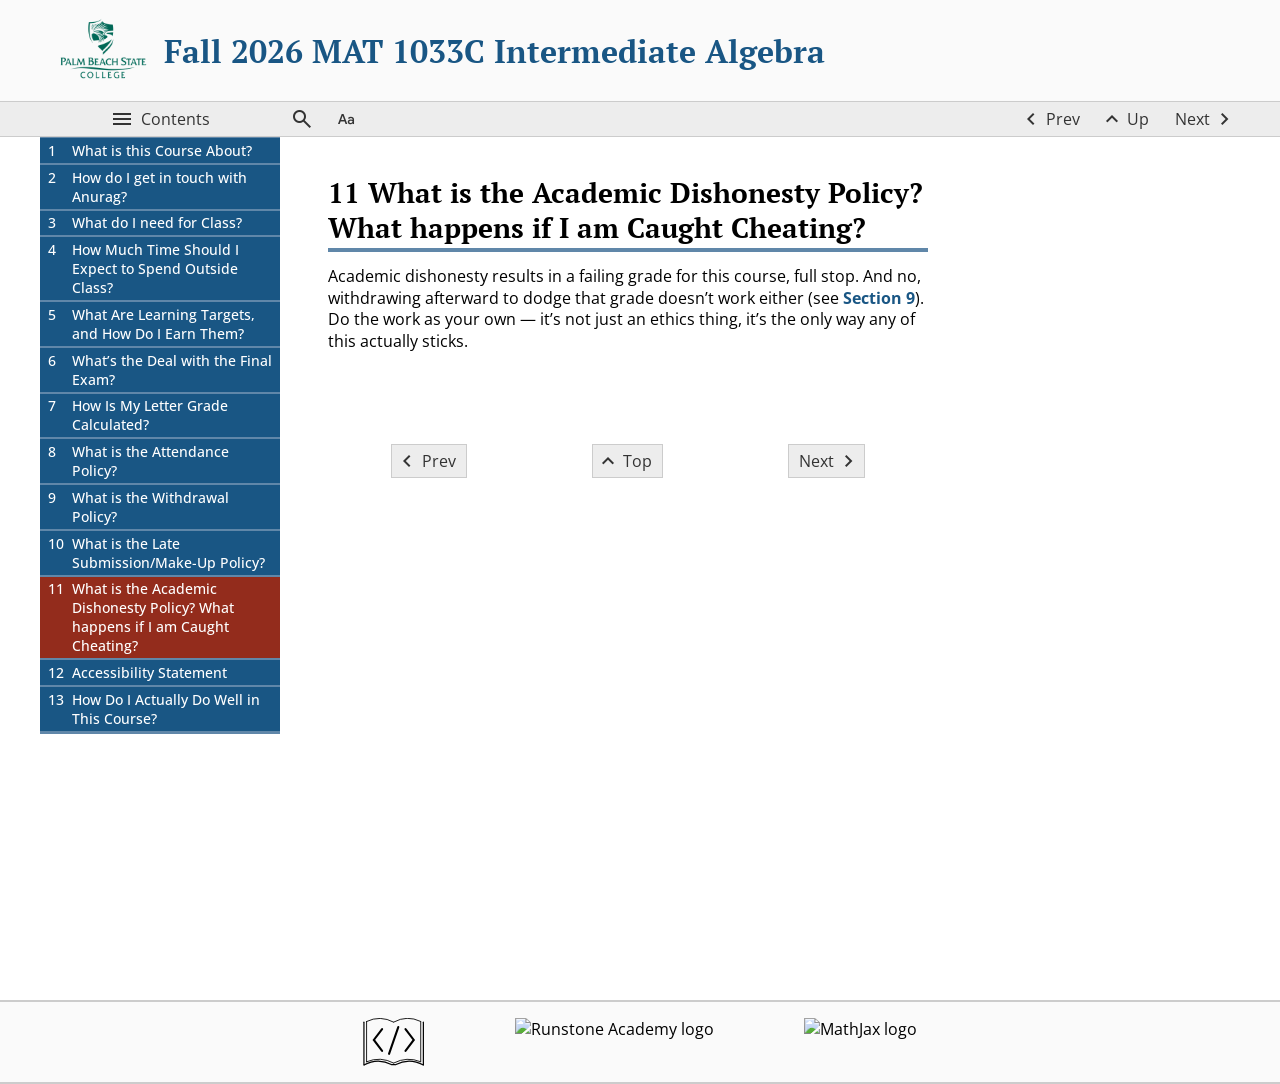
==== academic-dishonesty-policy.html @ 6ed66476 "Latest build deployed." ====
<!DOCTYPE html>
<!--********************************************-->
<!--*       Generated from PreTeXt source      *-->
<!--*                                          *-->
<!--*         https://pretextbook.org          *-->
<!--*                                          *-->
<!--********************************************-->
<html lang="en-US" dir="ltr">
<!--******************************************-->
<!--*  Authored with PreTeXt                 *-->
<!--*  pretextbook.org                       *-->
<!--*  Theme: default-modern                 *-->
<!--*  Palette:                              *-->
<!--******************************************-->
<head xmlns:og="http://ogp.me/ns#" xmlns:book="https://ogp.me/ns/book#">
<meta http-equiv="Content-Type" content="text/html; charset=UTF-8">
<title>What is the Academic Dishonesty Policy? What happens if I am Caught Cheating?</title>
<link rel="preconnect" href="https://fonts.googleapis.com">
<link rel="preconnect" href="https://fonts.gstatic.com" crossorigin="">
<link rel="stylesheet" href="https://fonts.googleapis.com/css2?family=Material+Symbols+Outlined:opsz,wght,FILL,GRAD@24,400,0,0">
<link href="_static/pretext/css/theme.css" rel="stylesheet" type="text/css">
<script type="module">import { startMathJax } from './_static/pretext/js/dist/mathjax_startup.js';
startMathJax({
hasWebworkReps: false,
hasSage: false,
isReact: false,
htmlPresentation: false,
});
</script><script defer src="https://cdn.jsdelivr.net/npm/mathjax@4/tex-mml-chtml.js"></script><meta name="Keywords" content="Authored in PreTeXt">
<meta name="viewport" content="width=device-width, initial-scale=1.0">
<meta property="og:type" content="article">
<meta name="twitter:title" content="Fall 2026 MAT 1033C Intermediate Algebra">
<meta property="og:title" content="Fall 2026 MAT 1033C Intermediate Algebra">
<meta name="twitter:card" content="summary">
<script src="_static/pretext/js/jquery.min.js"></script><script src="_static/pretext/js/dist/pretext-core.js?v=2.43"></script><!--** eBookCongig is necessary to configure interactive       **-->
<!--** Runestone components to run locally in reader's browser **-->
<!--** No external communication:                              **-->
<!--**     log level is 0, Runestone Services are disabled     **-->
<script type="text/javascript">
eBookConfig = {};
eBookConfig.useRunestoneServices = false;
eBookConfig.host = 'http://127.0.0.1:8000';
eBookConfig.course = 'PTX_Course_Title_Here';
eBookConfig.basecourse = 'PTX_Base_Course';
eBookConfig.isLoggedIn = false;
eBookConfig.email = '';
eBookConfig.isInstructor = false;
eBookConfig.logLevel = 0;
eBookConfig.username = '';
eBookConfig.readings = null;
eBookConfig.activities = null;
eBookConfig.downloadsEnabled = false;
eBookConfig.allow_pairs = false;
eBookConfig.enableScratchAC = false;
eBookConfig.build_info = "";
eBookConfig.python3 = null;
eBookConfig.runestone_version = '8.1.16';
eBookConfig.jobehost = '';
eBookConfig.proxyuri_runs = '';
eBookConfig.proxyuri_files = '';
eBookConfig.enable_chatcodes =  false;
</script>
<!--*** Runestone Services ***-->
<script src="_static/prefix-runtime.279b1f0077454c32.bundle.js"></script><script src="_static/prefix-926.5c7038c8ef173faf.bundle.js"></script><script src="_static/prefix-runestone.db8001875cb726c2.bundle.js"></script><link rel="stylesheet" type="text/css" href="_static/prefix-926.229729d09512acc9.css">
<link rel="stylesheet" type="text/css" href="_static/prefix-runestone.66fa8a682a32c0ac.css">
<script src="_static/pretext/js/dist/lti_iframe_resizer.js"></script><script src="https://cdnjs.cloudflare.com/ajax/libs/lunr.js/2.3.9/lunr.min.js" integrity="sha512-4xUl/d6D6THrAnXAwGajXkoWaeMNwEKK4iNfq5DotEbLPAfk6FSxSP3ydNxqDgCw1c/0Z1Jg6L8h2j+++9BZmg==" crossorigin="anonymous" referrerpolicy="no-referrer"></script><script src="lunr-pretext-search-index.js" async=""></script><script src="_static/pretext/js/dist/pretext_search.js"></script><!--knowl.js code controls Sage Cells within knowls--><script>sagecellEvalName='Evaluate (Sage)';
</script>
</head>
<body class="pretext article ignore-math">
<a class="assistive" href="#ptx-content">Skip to main content</a><header id="ptx-masthead" class="ptx-masthead"><div class="ptx-banner">
<a id="logo-link" class="logo-link" target="_blank" href="https://www.palmbeachstate.edu"><img src="external/PBSC_CREST%20LOGO-Vert_Green.png" alt="Logo image"></a><div class="title-container">
<h1 class="heading"><a href="document.html"><span class="title">Fall 2026 MAT 1033C Intermediate Algebra</span></a></h1>
<p class="byline"></p>
</div>
</div></header><nav id="ptx-navbar" class="ptx-navbar navbar"><div class="ptx-navbar-contents">
<button id="ptx-toc-toggle" type="button" aria-controls="ptx-sidebar" class="toc-toggle button" title="Contents"><span class="icon material-symbols-outlined" aria-hidden="true">&#xe5d2;</span><span class="name">Contents</span></button><div class="ptx-search-box">
<div class="ptx-search-widget"><button id="ptx-search-button" type="button" class="ptx-search-button button" title="Search Book"><span class="icon material-symbols-outlined" aria-hidden="true">&#xe8b6;</span><span class="name">Search Book</span></button></div>
<dialog id="ptx-search-dialog" class="ptx-dialog ptx-search-dialog"><div class="ptx-search-dialog-controls">
<input aria-label="Search term" id="ptx-search-terms" class="ptx-search-terms" type="text" name="terms" placeholder="Search terms"><button aria-label="Close" id="ptx-search-close" class="ptx-search-close"><span class="icon material-symbols-outlined" aria-hidden="true">&#xe5cd;</span></button>
</div>
<div id="ptx-search-status" class="ptx-search-status" aria-live="polite" aria-atomic="true"></div>
<h2 class="heading ptx-search-results-heading">Search Results: </h2>
<div id="ptx-search-empty" class="ptx-search-empty"><span>No results.</span></div>
<ol id="ptx-search-results" class="ptx-search-results"></ol></dialog>
</div>
<span class="nav-other-controls"><button id="ptx-readability-options-button" class="ptx-readability-options-button button" title="Readability settings"><span class="icon material-symbols-outlined" aria-hidden="true">&#xf6f1;</span><span class="name">Readability settings</span></button><dialog class="ptx-dialog ptx-readability-options-popup" id="ptx-readability-options-popup"><div class="ptx-readability-options-popup-controls">
<h2 class="heading">Readability settings</h2>
<button class="ptx-readability-options-close-button button" id="ptx-readability-options-close-button" title="Close"><span class="icon material-symbols-outlined" aria-hidden="true">&#xe5cd;</span></button>
</div>
<div class="ptx-readability-options-group">
<label class="ptx-readability-slider-label" for="ptx-readability-line-height"><span class="icon material-symbols-outlined" aria-hidden="true">&#xe240;</span><span>Line height</span><output id="ptx-readability-line-height-value" for="ptx-readability-line-height">1.35</output></label><input type="range" id="ptx-readability-line-height" min="1.10" max="3" step="0.05" value="1.35">
</div>
<div class="ptx-readability-options-group">
<label class="ptx-readability-slider-label" for="ptx-readability-font-size"><span class="icon material-symbols-outlined" aria-hidden="true">&#xe245;</span><span>Content font size</span><output id="ptx-readability-font-size-value" for="ptx-readability-font-size">100%</output></label><input type="range" id="ptx-readability-font-size" min="0.8" max="1.5" step="0.05" value="1">
</div>
<fieldset class="ptx-readability-options-group ptx-readability-options-group-theme">
<legend>Theme</legend>
<label for="ptx-readability-theme-system"><input type="radio" name="ptx-readability-theme" id="ptx-readability-theme-system" value="system"><span class="icon material-symbols-outlined" aria-hidden="true">&#xe1ab;</span><span>System</span></label><label for="ptx-readability-theme-light"><input type="radio" name="ptx-readability-theme" id="ptx-readability-theme-light" value="light"><span class="icon material-symbols-outlined" aria-hidden="true">&#xe518;</span><span>Light</span></label><label for="ptx-readability-theme-dark"><input type="radio" name="ptx-readability-theme" id="ptx-readability-theme-dark" value="dark"><span class="icon material-symbols-outlined" aria-hidden="true">&#xe51c;</span><span>Dark</span></label>
</fieldset>
<fieldset class="ptx-readability-options-group">
<legend>Assistive technologies</legend>
<label for="ptx-readability-accessible-permalinks"><input type="checkbox" id="ptx-readability-accessible-permalinks"><span>🔗</span><span>Expose permalinks</span></label>
</fieldset>
<div class="ptx-readability-options-group"><button type="button" class="ptx-readability-reset-button button" id="ptx-readability-reset-button"><span class="icon material-symbols-outlined" aria-hidden="true">&#xf053;</span><span class="name">Reset All</span></button></div></dialog></span><span class="treebuttons"><a class="previous-button button" href="late-assignment-policy.html" title="Previous"><span class="icon material-symbols-outlined" aria-hidden="true">&#xe5cb;</span><span class="name">Prev</span></a><a class="up-button button" href="document.html" title="Up"><span class="icon material-symbols-outlined" aria-hidden="true">&#xe5ce;</span><span class="name">Up</span></a><a class="next-button button" href="accessibility-statement.html" title="Next"><span class="name">Next</span><span class="icon material-symbols-outlined" aria-hidden="true">&#xe5cc;</span></a></span>
</div></nav><div id="latex-macros" class="hidden-content process-math" style="display:none"><span class="process-math">\(
\newcommand{\lt}{&lt;}
\newcommand{\gt}{&gt;}
\newcommand{\amp}{&amp;}
\definecolor{fillinmathshade}{gray}{0.9}
\newcommand{\fillinmath}[1]{\mathchoice{\colorbox{fillinmathshade}{$\displaystyle     \phantom{\,#1\,}$}}{\colorbox{fillinmathshade}{$\textstyle        \phantom{\,#1\,}$}}{\colorbox{fillinmathshade}{$\scriptstyle      \phantom{\,#1\,}$}}{\colorbox{fillinmathshade}{$\scriptscriptstyle\phantom{\,#1\,}$}}}
\)</span></div>
<div class="ptx-page">
<div id="ptx-sidebar" role="complementary" class="ptx-sidebar"><nav id="ptx-toc" tabindex="-1" aria-label="Contents" class="ptx-toc depth1 focused" data-preexpanded-levels="0" data-max-levels="1"><ul class="structural toc-item-list contains-active">
<li class="toc-item toc-section"><div class="toc-title-box"><a href="general-class-info.html" class="internal"><span class="codenumber">1</span> <span class="title">What is this Course About?</span></a></div></li>
<li class="toc-item toc-section"><div class="toc-title-box"><a href="instructor-info.html" class="internal"><span class="codenumber">2</span> <span class="title">How do I get in touch with Anurag?</span></a></div></li>
<li class="toc-item toc-section"><div class="toc-title-box"><a href="textbooks-materials.html" class="internal"><span class="codenumber">3</span> <span class="title">What do I need for Class?</span></a></div></li>
<li class="toc-item toc-section"><div class="toc-title-box"><a href="time-commitment.html" class="internal"><span class="codenumber">4</span> <span class="title">How Much Time Should I Expect to Spend Outside Class?</span></a></div></li>
<li class="toc-item toc-section"><div class="toc-title-box"><a href="learning-targets.html" class="internal"><span class="codenumber">5</span> <span class="title">What Are Learning Targets, and How Do I Earn Them?</span></a></div></li>
<li class="toc-item toc-section"><div class="toc-title-box"><a href="final-exam.html" class="internal"><span class="codenumber">6</span> <span class="title">What’s the Deal with the Final Exam?</span></a></div></li>
<li class="toc-item toc-section"><div class="toc-title-box"><a href="grading.html" class="internal"><span class="codenumber">7</span> <span class="title">How Is My Letter Grade Calculated?</span></a></div></li>
<li class="toc-item toc-section"><div class="toc-title-box"><a href="attendance-policy.html" class="internal"><span class="codenumber">8</span> <span class="title">What is the Attendance Policy?</span></a></div></li>
<li class="toc-item toc-section"><div class="toc-title-box"><a href="withdrawal-policy.html" class="internal"><span class="codenumber">9</span> <span class="title">What is the Withdrawal Policy?</span></a></div></li>
<li class="toc-item toc-section"><div class="toc-title-box"><a href="late-assignment-policy.html" class="internal"><span class="codenumber">10</span> <span class="title">What is the Late Submission/Make-Up Policy?</span></a></div></li>
<li class="toc-item toc-section active"><div class="toc-title-box"><a href="academic-dishonesty-policy.html" class="internal"><span class="codenumber">11</span> <span class="title">What is the Academic Dishonesty Policy? What happens if I am Caught Cheating?</span></a></div></li>
<li class="toc-item toc-section"><div class="toc-title-box"><a href="accessibility-statement.html" class="internal"><span class="codenumber">12</span> <span class="title">Accessibility Statement</span></a></div></li>
<li class="toc-item toc-section"><div class="toc-title-box"><a href="student-code-of-conduct.html" class="internal"><span class="codenumber">13</span> <span class="title">How Do I Actually Do Well in This Course?</span></a></div></li>
</ul></nav></div>
<main class="ptx-main"><div id="ptx-content" class="ptx-content">
<section class="section" id="academic-dishonesty-policy">
<h2 class="heading hide-type">
<span class="type">Section</span><span class="space heading-divison-mark heading-divison-mark__space"> </span><span class="codenumber">11</span><span class="space heading-divison-mark heading-divison-mark__space"> </span><span class="title">What is the Academic Dishonesty Policy? What happens if I am Caught Cheating?</span>
</h2>
<div class="para" id="academic-dishonesty-policy-2">Academic dishonesty results in a failing grade for this course, full stop. And no, withdrawing afterward to dodge that grade doesn’t work either (see <a href="withdrawal-policy.html" class="internal" title="Section 9: What is the Withdrawal Policy?">Section 9</a>). Do the work as your own — it’s not just an ethics thing, it’s the only way any of this actually sticks.<div class="autopermalink" aria-hidden="true" data-description="Paragraph"><a tabindex="-1" href="#academic-dishonesty-policy-2" title="Copy heading and permalink for Paragraph" aria-label="Copy heading and permalink for Paragraph">🔗</a></div>
</div>
<div class="autopermalink" aria-hidden="true" data-description="Section 11: What is the Academic Dishonesty Policy? What happens if I am Caught Cheating?"><a tabindex="-1" href="#academic-dishonesty-policy" title="Copy heading and permalink for Section 11: What is the Academic Dishonesty Policy? What happens if I am Caught Cheating?" aria-label="Copy heading and permalink for Section 11: What is the Academic Dishonesty Policy? What happens if I am Caught Cheating?">🔗</a></div>
</section>
</div>
<div id="ptx-content-footer" class="ptx-content-footer">
<a class="previous-button button" href="late-assignment-policy.html" title="Previous"><span class="icon material-symbols-outlined" aria-hidden="true">&#xe5cb;</span><span class="name">Prev</span></a><a class="top-button button" href="#" title="Top"><span class="icon material-symbols-outlined" aria-hidden="true">&#xe5ce;</span><span class="name">Top</span></a><a class="next-button button" href="accessibility-statement.html" title="Next"><span class="name">Next</span><span class="icon material-symbols-outlined" aria-hidden="true">&#xe5cc;</span></a>
</div></main>
</div>
<div id="ptx-page-footer" class="ptx-page-footer">
<a class="pretext-link" href="https://pretextbook.org" title="PreTeXt"><div class="logo"><svg xmlns="http://www.w3.org/2000/svg" height="100%" viewBox="338 3000 8772 6866" role="img"><title>PreTeXt logo</title><g style="stroke-width:.025in; stroke:currentColor; fill:none"><polyline points="472,3590 472,9732 " style="stroke-width:174; stroke-linejoin:miter; stroke-linecap:round; "></polyline><path style="stroke-width:126;stroke-linecap:butt;" d="M 4724,9448 A 4660 4660  0  0  1  8598  9259"></path><path style="stroke-width:174;stroke-linecap:butt;" d="M 4488,9685 A 4228 4228  0  0  0   472  9732"></path><path style="stroke-width:126;stroke-linecap:butt;" d="M 4724,3590 A 4241 4241  0  0  1  8598  3496"></path><path style="stroke-width:126;stroke-linecap:round;" d="M 850,3496  A 4241 4241  0  0  1  4724  3590"></path><path style="stroke-width:126;stroke-linecap:round;" d="M 850,9259  A 4507 4507  0  0  1  4724  9448"></path><polyline points="5385,4299 4062,8125" style="stroke-width:300; stroke-linejoin:miter; stroke-linecap:round;"></polyline><polyline points="8598,3496 8598,9259" style="stroke-width:126; stroke-linejoin:miter; stroke-linecap:round;"></polyline><polyline points="850,3496 850,9259" style="stroke-width:126; stroke-linejoin:miter; stroke-linecap:round;"></polyline><polyline points="4960,9685 4488,9685" style="stroke-width:174; stroke-linejoin:miter; stroke-linecap:round;"></polyline><polyline points="3070,4582 1889,6141 3070,7700" style="stroke-width:300; stroke-linejoin:miter; stroke-linecap:round;"></polyline><polyline points="6418,4582 7600,6141 6418,7700" style="stroke-width:300; stroke-linejoin:miter; stroke-linecap:round;"></polyline><polyline points="8976,3590 8976,9732" style="stroke-width:174; stroke-linejoin:miter; stroke-linecap:round;"></polyline><path style="stroke-width:174;stroke-linecap:butt;" d="M 4960,9685 A 4228 4228  0  0  1  8976  9732"></path></g></svg></div></a><a class="runestone-link" href="https://runestone.academy" title="Runestone Academy"><img class="logo" src="https://runestone.academy/runestone/static/images/RAIcon_cropped.png" alt="Runstone Academy logo"></a><a class="mathjax-link" href="https://www.mathjax.org" title="MathJax"><img class="logo" src="https://www.mathjax.org/badge/badge-square-2.png" alt="MathJax logo"></a>
</div>
</body>
</html>
---- _static/pretext/css/theme.css ----
@charset "UTF-8";@import"https://fonts.googleapis.com/css2?family=Open Sans:ital,wght@0,400..700;1,400..700&display=swap";@import"https://fonts.googleapis.com/css2?family=PT Serif:ital,wght@0,400;0,700;1,400;1,700&display=swap";@import"https://fonts.googleapis.com/css2?family=Inconsolata:ital,wght@0,400..700;1,400..700&display=swap";:root{--base-content-width: 600px;--content-padding: 48px}body{margin:0;min-height:100vh;display:flex;flex-direction:column;align-items:stretch}body.pretext{color:var(--body-text-color);font-family:var(--font-body)}.ptx-page{position:relative;display:flex;flex-grow:1;width:100%}.ptx-main{flex-grow:1;position:relative;max-width:100%;container-name:ptx-main;container-type:inline-size}.ptx-main>.ptx-content{max-width:696px;padding:24px 48px 60px;line-height:var(--ptx-content-line-height, normal);font-size:var(--ptx-content-font-size, inherit)}.worksheet .ptx-main>.ptx-content{max-width:960px}.ptx-page{max-width:1200px;margin-left:auto;margin-right:auto}body.pretext,body.standalone{margin:0;padding:0;font-size:1rem;background:var(--page-color, white)}.ptx-content .print-preview-header{display:none}body.pretext>a.assistive{padding:6px;position:absolute;top:-40px;left:0;color:#fff;border-right:1px solid white;border-bottom:1px solid white;border-bottom-right-radius:8px;background:#bf1722;z-index:10000}body.pretext>a.assistive:focus{top:0;outline:0;transition:top .1s ease-in,background .5s linear}.ptx-content-footer{display:flex;justify-content:space-around;max-width:696px;padding:2em 48px}.ptx-content-footer .button{font:inherit;display:flex;justify-content:center;align-items:center;padding:0 10px;gap:10px;min-height:34px;color:var(--button-text-color);background-color:var(--button-background);border-width:1px;border-color:var(--button-border-color);border-style:solid;border-radius:0;white-space:nowrap;overflow:hidden;text-overflow:ellipsis;cursor:pointer;user-select:none}.ptx-content-footer .button:hover:not(.disabled){color:var(--button-hover-text-color);background-color:var(--button-hover-background)}.ptx-content-footer .button:focus-visible{outline:2px solid var(--button-text-color);outline-offset:-2px}.ptx-content-footer .button.disabled{opacity:.4;cursor:not-allowed}.ptx-content-footer .button.hidden{display:none}.ptx-content-footer .button.open{color:var(--button-hover-text-color);background-color:var(--button-hover-background)}.ptx-content-footer .button .icon{margin:0 -7px}body.standalone-page .ptx-page{max-width:1600px}.ptx-masthead{position:relative;background:var(--banner-background);width:100%;display:flex;justify-content:center}.ptx-masthead .ptx-banner{border-top:1px solid transparent;overflow:hidden;padding:10px;border-bottom:none;display:flex;width:100%;align-items:center;max-width:1200px}.ptx-masthead a{color:var(--doc-title-color, #2a5ea4)}.ptx-masthead a:active{color:var(--link-active-text-color)}.ptx-masthead .title-container{font-family:var(--font-headings);font-size:2em;padding-left:9.68px;overflow:hidden;flex:1}.ptx-masthead .title-container .heading{font-weight:700;font-size:100%;line-height:1.25em}.ptx-masthead .title-container .title:has(+.subtitle):after{content:":"}.ptx-masthead .title-container .subtitle{font-weight:400}.ptx-masthead .logo-link{height:5em;display:flex}.ptx-masthead .logo-link img{max-height:100%}.ptx-masthead .logo-link img[src$=".svg"]{height:100%}.ptx-masthead .byline{color:var(--byline-color);font-weight:400;margin:0;font-size:62.5%;min-height:inherit}@media screen and (max-width:800px){.ptx-masthead{border-bottom:1px solid var(--page-border-color)}.ptx-masthead .ptx-banner{padding:10px 28px;display:flex;justify-content:center}.ptx-masthead .logo-link:before{font-size:1rem;margin-top:0}.ptx-masthead .title-container{width:fit-content;flex:unset}.ptx-masthead .title-container .heading{line-height:1em}.ptx-masthead .title-container .heading .subtitle{display:block;font-size:80%;line-height:1em}.ptx-masthead .byline{font-size:50%}}@media screen and (width<=480px){.ptx-masthead .title-container{padding:0;text-align:center;font-size:1em}.ptx-masthead .logo-link,.ptx-masthead .byline{display:none}}:root{--dialog-border-color: var(--page-border-color);--dialog-background: var(--navbar-background);--dialog-shadow-color: var(--primary-color-gray-80);--dialog-text-color: var(--button-text-color)}:root.dark-mode{--dialog-shadow-color: var(--primary-color-black-80)}.ptx-navbar{position:sticky;top:0;height:36px;width:100%;background:var(--navbar-background);border:0;border-top:1px solid var(--page-border-color);border-bottom:1px solid var(--page-border-color);margin:0;z-index:500;overflow:visible;display:flex}.ptx-navbar .ptx-navbar-contents{position:relative;display:flex;flex:1;justify-content:center;align-items:center;max-width:1200px;margin:0 auto}.ptx-navbar .button{font:inherit;display:flex;justify-content:center;align-items:center;padding:0 10px;gap:10px;min-height:34px;color:var(--button-text-color);background-color:var(--button-background);border-width:1px;border-color:var(--button-border-color);border-style:solid;border-radius:0;white-space:nowrap;overflow:hidden;text-overflow:ellipsis;cursor:pointer;user-select:none}.ptx-navbar .button:hover:not(.disabled){color:var(--button-hover-text-color);background-color:var(--button-hover-background)}.ptx-navbar .button:focus-visible{outline:2px solid var(--button-text-color);outline-offset:-2px}.ptx-navbar .button.disabled{opacity:.4;cursor:not-allowed}.ptx-navbar .button.hidden{display:none}.ptx-navbar .button.open{color:var(--button-hover-text-color);background-color:var(--button-hover-background)}.ptx-navbar .button{height:100%;border-width:0}.ptx-navbar .toc-toggle{width:240px;gap:.4em;margin-left:0}.ptx-navbar :is(.treebuttons,.nav-runestone-controls,.nav-other-controls){display:flex}.ptx-navbar .treebuttons{flex:1 1 210px;justify-content:end}.ptx-navbar .nav-runestone-controls{flex:1 1 70px;justify-content:end}.ptx-navbar .ptx-embed-popup{padding:10px;margin-top:36px;border:1px solid var(--dialog-border-color);border-radius:0;background:var(--dialog-background);box-shadow:0 0 5px var(--dialog-shadow-color);color:var(--dialog-text-color)}.ptx-navbar .ptx-embed-popup .ptx-dialog-close-button{font:inherit;display:flex;justify-content:center;align-items:center;padding:0 10px;gap:10px;min-height:34px;color:var(--button-text-color);background-color:var(--button-background);border-width:0;border-color:var(--button-border-color);border-style:solid;border-radius:0;white-space:nowrap;overflow:hidden;text-overflow:ellipsis;cursor:pointer;user-select:none}.ptx-navbar .ptx-embed-popup .ptx-dialog-close-button:hover:not(.disabled){color:var(--button-hover-text-color);background-color:var(--button-hover-background)}.ptx-navbar .ptx-embed-popup .ptx-dialog-close-button:focus-visible{outline:2px solid var(--button-text-color);outline-offset:-2px}.ptx-navbar .ptx-embed-popup .ptx-dialog-close-button.disabled{opacity:.4;cursor:not-allowed}.ptx-navbar .ptx-embed-popup .ptx-dialog-close-button.hidden{display:none}.ptx-navbar .ptx-embed-popup .ptx-dialog-close-button.open{color:var(--button-hover-text-color);background-color:var(--button-hover-background)}.ptx-navbar .ptx-embed-popup .ptx-dialog-topbar{min-height:15px;user-select:none}.ptx-navbar .ptx-embed-popup .heading:is(h2){font-size:1.5em;margin:.5em 0}.ptx-navbar .ptx-embed-popup::backdrop{background:var(--dialog-background);opacity:.6}.ptx-navbar .ptx-embed-popup .ptx-embed-popup-controls{display:flex;gap:10px;align-items:center}.ptx-navbar .ptx-embed-popup .ptx-embed-code-textbox{width:100%;padding:10px;height:5em}.ptx-navbar .ptx-readability-options-popup{padding:10px;margin-top:36px;min-width:16rem;max-width:600px;margin-bottom:.5em;width:90%;border:1px solid var(--dialog-border-color);border-radius:0;background:var(--dialog-background);box-shadow:0 0 5px var(--dialog-shadow-color);color:var(--dialog-text-color)}.ptx-navbar .ptx-readability-options-popup .ptx-dialog-close-button{font:inherit;display:flex;justify-content:center;align-items:center;padding:0 10px;gap:10px;min-height:34px;color:var(--button-text-color);background-color:var(--button-background);border-width:0;border-color:var(--button-border-color);border-style:solid;border-radius:0;white-space:nowrap;overflow:hidden;text-overflow:ellipsis;cursor:pointer;user-select:none}.ptx-navbar .ptx-readability-options-popup .ptx-dialog-close-button:hover:not(.disabled){color:var(--button-hover-text-color);background-color:var(--button-hover-background)}.ptx-navbar .ptx-readability-options-popup .ptx-dialog-close-button:focus-visible{outline:2px solid var(--button-text-color);outline-offset:-2px}.ptx-navbar .ptx-readability-options-popup .ptx-dialog-close-button.disabled{opacity:.4;cursor:not-allowed}.ptx-navbar .ptx-readability-options-popup .ptx-dialog-close-button.hidden{display:none}.ptx-navbar .ptx-readability-options-popup .ptx-dialog-close-button.open{color:var(--button-hover-text-color);background-color:var(--button-hover-background)}.ptx-navbar .ptx-readability-options-popup .ptx-dialog-topbar{min-height:15px;user-select:none}.ptx-navbar .ptx-readability-options-popup .heading:is(h2){font-size:1.5em;margin:.5em 0}.ptx-navbar .ptx-readability-options-popup::backdrop{background:var(--dialog-background);opacity:.6}.ptx-navbar .ptx-readability-options-popup-controls{display:flex;gap:10px;align-items:center;justify-content:space-between;margin-bottom:1.5em;border-bottom:1px solid var(--dialog-border-color)}.ptx-navbar .ptx-readability-options-group{margin:0;display:flex;flex-wrap:wrap;max-width:100%;row-gap:.5em;column-gap:35px}.ptx-navbar .ptx-readability-options-group label{display:flex;gap:.5em;align-items:center;padding-top:.4em;flex-basis:100%;justify-content:flex-start}.ptx-navbar .ptx-readability-options-group input[type=range]{flex:1}.ptx-navbar .ptx-readability-options-group+.ptx-readability-options-group:not(fieldset){margin-top:1.25em}.ptx-navbar .ptx-readability-options-group:is(fieldset){margin-top:1.5em;padding:.5em .75em .75em;border:0;border-top:1px solid var(--dialog-border-color);border-bottom:1px solid var(--dialog-border-color)}.ptx-navbar .ptx-readability-options-group-theme label{flex-basis:auto}.ptx-navbar .ptx-readability-slider-label{justify-content:space-between}.ptx-navbar .treebuttons>*{display:flex;align-items:center;justify-content:center;min-width:75px}.ptx-navbar .treebuttons .icon{margin:0 -7px}.ptx-navbar :is(.index-button) .icon{display:none}.ptx-navbar :is(.runestone-profile,.activecode-toggle,.ptx-search-button,.ptx-calculator-toggle,.ptx-embed-button,.ptx-readability-options-button) .name{clip:rect(1px,1px,1px,1px);clip-path:inset(50%);height:1px;width:1px;margin:-1px;overflow:hidden;padding:0;position:absolute}.ptx-navbar .index-button{min-width:70px}.ptx-navbar .ptx-dropdown-content{display:none;position:absolute;background-color:var(--dropdown-background);min-width:160px;z-index:100;border:1px solid var(--dropdown-border-color);right:0;top:100%;text-align:start;padding:0}.ptx-navbar .ptx-dropdown-content a{display:block;text-decoration:none;color:var(--dropdown-text-color);padding:2px 8px}.ptx-navbar .ptx-dropdown-content a:is(:hover,:focus-visible){background-color:var(--dropdown-hover-background);color:var(--dropdown-hover-text-color)}.ptx-navbar .ptx-dropdown-content ul{list-style:none;padding:0;margin:0}.ptx-navbar .ptx-dropdown-content hr{color:var(--dropdown-border-color);margin:4px 0}.ptx-navbar .ptx-dropdown-content .ptx-dropdown-separator{border-bottom:1px solid var(--dropdown-border-color);margin:4px 0}.ptx-navbar .ptx-dropdown-content.open{display:block}.ptx-navbar .ptx-dropdown-content:is(:hover,:focus-visible,:focus-within){overflow:visible}.ptx-navbar .ptx-dropdown-content:is(:hover,:focus-visible,:focus-within) .dropdown-content{display:block}@media screen and (max-width:800px){.ptx-navbar-contents{gap:1px;background:var(--page-border-color)}.ptx-navbar-contents>.button,.ptx-navbar-contents>:not(dialog)>.button{border-left-width:0;border-right-width:0}.ptx-navbar-contents :is(.treebuttons,.nav-runestone-controls,.nav-other-controls){gap:1px;background:var(--page-border-color)}body.pretext{padding-bottom:36px}.ptx-navbar{position:fixed;inset:auto 0 0;z-index:1100;background:var(--button-border-color);max-width:100vw}.ptx-navbar .ptx-navbar-contents{max-width:100vw}.ptx-navbar .nav-runestone-controls{flex:0}.ptx-navbar .toc-toggle{flex:2 1 100px}.ptx-navbar .treebuttons{flex:3 1 150px}.ptx-navbar .treebuttons>*{flex:1 1;min-width:35px}.ptx-navbar .index-button{display:none}.ptx-navbar .ptx-embed-popup,.ptx-navbar .ptx-readability-options-popup{margin-top:unset;margin-bottom:0;top:auto;bottom:36px}.ptx-navbar .ptx-dropdown-content{top:unset;bottom:36px}.ptx-navbar .ptx-embed-button{display:none}.ptx-navbar :is(.toc-toggle,.previous-button,.up-button,.next-button,.ptx-calculator-toggle,.index-button,.ptx-embed-button,.ptx-readability-options-button) .name{display:none}}.ptx-sidebar{align-self:flex-start}.ptx-sidebar.visible{display:block}.ptx-sidebar.hidden{display:none;height:0}.ptx-toc{--codenumber-pad-left: .3rem;--codenumber-pad-right: .5rem;--toc-indent-first: calc(1rem + var(--codenumber-pad-left) + var(--codenumber-pad-right));--toc-indent-second: calc(1.7rem + var(--codenumber-pad-left) + var(--codenumber-pad-right));--toc-indent-third: calc(2.2rem + var(--codenumber-pad-left) + var(--codenumber-pad-right));background:var(--toc-background);margin:0;font-size:.9rem}.ptx-toc:is(.depth1,.parts.depth2){--codenumber-pad-right: .5rem}.ptx-toc .toc-item-list{margin:0;padding:0;list-style:none;background:var(--tocitem-background)}.ptx-toc .toc-item-list .active{list-style:none}.ptx-toc .toc-item{background-color:var(--tocitem-background);color:var(--toc-text-color);border-color:var(--toc-border-color)}.ptx-toc .toc-item a{color:inherit}.ptx-toc .toc-item.active:not(:has(.toc-item.active)){color:var(--tocitem-active-text-color)!important;background-color:var(--tocitem-active-background)!important;border-color:var(--tocitem-active-border-color)!important}.ptx-toc .toc-item>.toc-title-box>a:is(:hover,:focus){color:var(--tocitem-highlight-text-color);background-color:var(--tocitem-highlight-background);border-color:var(--tocitem-highlight-border-color)}.ptx-toc .toc-title-box{display:flex}.ptx-toc .toc-title-box>.internal{position:relative;display:flex;flex-grow:1;padding:.2em;font-weight:500}.ptx-toc .toc-item-list .toc-item-list .toc-title-box>.internal{font-weight:400}.ptx-toc .codenumber{min-width:var(--toc-indent-first);padding-left:var(--codenumber-pad-left);padding-right:var(--codenumber-pad-right);display:inline-block;text-align:left;flex-grow:0}.ptx-toc .toc-item{color:var(--toclevel1-text-color);background-color:var(--toclevel1-background)}.ptx-toc .toc-item .toc-item{color:var(--toclevel2-text-color);background-color:var(--toclevel2-background)}.ptx-toc .toc-item .toc-item .toc-item{color:var(--toclevel3-text-color);background-color:var(--toclevel3-background)}.book .ptx-toc .toc-chapter .toc-item-list .codenumber,.article .ptx-toc .toc-section .toc-item-list .codenumber,.ptx-toc .toc-backmatter .toc-item-list .codenumber{font-size:80%;padding-top:.16em;min-width:var(--toc-indent-second)}.book .ptx-toc .toc-chapter .toc-item-list .toc-item-list .codenumber,.article .ptx-toc .toc-section .toc-item-list .toc-item-list .codenumber,.ptx-toc .toc-backmatter .toc-item-list .toc-item-list .codenumber{min-width:var(--toc-indent-third);visibility:hidden}.ptx-toc .toc-item-list .toc-item-list .toc-item-list a:is(:hover,:focus)>.codenumber{visibility:visible}.ptx-toc .toc-item .toc-title-box .title{margin-left:var(--toc-indent-first)}.book .ptx-toc .toc-chapter .toc-item-list .title,.article .ptx-toc .toc-section .toc-item-list .title,.ptx-toc .toc-backmatter .toc-item-list .title{margin-left:var(--toc-indent-second)}.book .ptx-toc .toc-chapter .toc-item-list .toc-item-list .title,.article .ptx-toc .toc-section .toc-item-list .toc-item-list .title,.ptx-toc .toc-backmatter .toc-item-list .toc-item-list .title{margin-left:var(--toc-indent-third)}.ptx-toc .toc-item>.toc-title-box .codenumber+.title{margin-left:0!important}.ptx-toc .toc-chapter .toc-item-list .title,.ptx-toc .toc-section .toc-item-list .title,.ptx-toc .toc-backmatter .toc-item-list .toc-item-list .title{font-size:90%}.ptx-toc .toc-chapter .toc-item-list .toc-item-list .title,.ptx-toc .toc-section .toc-item-list .toc-item-list .title,.ptx-toc .toc-backmatter .toc-item-list .toc-item-list .toc-item-list .title{font-style:italic}.ptx-toc.depth0 ul.structural,.ptx-toc.depth1 ul.structural ul.structural,.ptx-toc.depth2 ul.structural ul.structural ul.structural,.ptx-toc.depth3 ul.structural ul.structural ul.structural ul.structural,.ptx-toc.depth4 ul.structural ul.structural ul.structural ul.structural ul.structural{display:none}.ptx-toc.depth1 ul.structural .toc-item.contains-active{background-color:var(--tocitem-active-backgrounde);color:var(--tocitem-active-text-color)}.ptx-toc.depth2 ul.structural ul.structural .toc-item.contains-active{background-color:var(--tocitem-active-background);color:var(--tocitem-active-text-color)}.ptx-toc.focused ul.structural:not(.contains-active)>.toc-item{display:none}.ptx-toc.focused ul.structural:not(.contains-active)>.toc-item.visible{display:block}.ptx-toc.focused ul.structural .toc-item.active>ul.structural>.toc-item{display:block}.ptx-toc.focused ul.structural .toc-item.active>ul.structural>.toc-item.hidden{display:none}.ptx-toc.focused .toc-expander{border:0;padding:2px 5px;background:inherit;color:inherit;display:flex;align-items:center}.ptx-toc.focused .toc-expander .icon{font-size:1.25em;line-height:18px;font-variation-settings:"wght" 200}.ptx-toc.focused .toc-expander:is(:hover){background-color:var(--tocitem-highlight-background);color:var(--tocitem-highlight-text-color)}.ptx-toc.focused .toc-expander:is(:hover) .icon{fill:var(--tocitem-highlight-text-color)}.ptx-toc.focused .toc-item>.toc-title-box>.toc-expander>.icon:before{content:"add"}.ptx-toc.focused .toc-item.expanded>.toc-title-box>.toc-expander>.icon:before{content:"remove"}.ptx-sidebar{flex:0 0 240px;position:sticky;top:36px;overflow-y:hidden}.ptx-toc{position:sticky;top:36px;overflow-y:auto;overflow-x:hidden;height:calc(100vh - 36px);margin-top:-1px}.ptx-toc>.toc-item-list:first-child>.toc-item:last-child{border-bottom:3px solid var(--toc-border-color)}@media screen and (max-width:936px){.ptx-sidebar{display:none;position:sticky;top:36px;background:var(--content-background);min-height:30vh;border-right:2px solid var(--toc-border-color);border-bottom:2px solid var(--toc-border-color);width:240px}}@media screen and (max-width:800px){.ptx-sidebar{position:fixed;z-index:1000;top:unset;height:auto;max-height:80vh;max-width:80vw;bottom:36px;border-right:2px solid var(--toc-border-color);border-top:2px solid var(--toc-border-color)}.ptx-toc{border-top:2px solid var(--toc-border-color);border-bottom:0;max-height:80vh}}.ptx-page-footer{background:var(--footer-background);padding-top:0;border-top:2px solid var(--page-border-color);border-bottom:2px solid var(--page-border-color);display:flex;flex-direction:row;justify-content:center;width:100%;gap:90px;position:relative}.ptx-page-footer>a{margin:1em 0;color:var(--body-text-color)}.ptx-page-footer>a>.logo:first-child{height:3em;width:unset;margin:0}.ptx-page-footer .feedback-link{font:inherit;display:flex;justify-content:center;align-items:center;padding:0 10px;gap:10px;min-height:34px;color:var(--button-text-color);background-color:var(--button-background);border-width:1px;border-color:var(--button-border-color);border-style:solid;border-radius:0;white-space:nowrap;overflow:hidden;text-overflow:ellipsis;cursor:pointer;user-select:none}.ptx-page-footer .feedback-link:hover:not(.disabled){color:var(--button-hover-text-color);background-color:var(--button-hover-background)}.ptx-page-footer .feedback-link:focus-visible{outline:2px solid var(--button-text-color);outline-offset:-2px}.ptx-page-footer .feedback-link.disabled{opacity:.4;cursor:not-allowed}.ptx-page-footer .feedback-link.hidden{display:none}.ptx-page-footer .feedback-link.open{color:var(--button-hover-text-color);background-color:var(--button-hover-background)}@media screen and (max-width:800px){.ptx-page-footer{gap:20px;justify-content:center}.ptx-page-footer>a>.logo:first-child{height:2em}}@container ptx-main (width < 696px){.ptx-page>.ptx-main>.ptx-content{padding-left:28px;padding-right:28px;max-width:656px}}.aside-like>.knowl__link{color:var(--aside-like-link-color);border-bottom-color:var(--aside-like-link-color)}.aside-like>.knowl__content{margin-left:30px;margin-right:30px;border:2px solid var(--aside-like-border-color);background-color:var(--aside-like-body-background)}@media screen and (min-width:1280px){details.aside-like{position:relative;margin-left:-248px;width:200px;right:-248px;float:right;clear:right}.multicolumn details.aside-like{position:relative;margin-left:inherit;width:auto;right:0;float:none;clear:none}details.aside-like>.knowl__content{margin-left:0;margin-right:0;background-color:var(--aside-like-body-background);z-index:100}}.code-box{overflow-x:auto}.code-display{overflow-x:auto;font-family:var(--font-monospace);margin:.5em 0}.console,.program{border:1px solid var(--page-border-color);padding:5px 15px;overflow-x:auto;margin:0;font-family:var(--font-monospace);background:var(--code-background);font-size:.93rem;line-height:1.2}.code-inline{font-family:var(--font-monospace);white-space:pre;color:var(--body-text-color);background:var(--code-inline-background);border-radius:.2em;display:inline-block;overflow-x:auto;max-width:100%;vertical-align:middle;padding:0 .15em;translate:0 -1px;line-height:calc(var(--content-line-height) - .15)}.prompt.unselectable{user-select:none}.code-block{border-left:1px solid #aaa;padding:0 15px 5px;overflow-x:auto;margin-top:0;margin-bottom:0;font-family:var(--font-monospace);background:var(--code-background);font-size:.93rem;line-height:1.2}.code-block:before{content:" ";font-size:50%;border-top:1px solid #aaa;display:block;margin-right:auto;margin-left:-15px;width:3em}@media print{.code-copy{display:none}}:is(.cols2,.cols3,.cols4,.cols5,.cols6){display:flex;flex-wrap:wrap;justify-content:start}.cols2>.exercise-like{min-width:calc(50% - 2em);width:min-content;margin-right:2em}.cols3>.exercise-like{min-width:calc(33.3333333333% - 2em);width:min-content;margin-right:2em}.cols4>.exercise-like{min-width:calc(25% - 2em);width:min-content;margin-right:2em}.cols5>.exercise-like{min-width:calc(20% - 2em);width:min-content;margin-right:2em}.cols6>.exercise-like{min-width:calc(16.6666666667% - 2em);width:min-content;margin-right:2em}.exercise-like>.heading{font-size:inherit}.exercise-like>*:is(.solutions){margin-top:.5em}.exercisegroup .exercise-like{margin-top:1em}.exercisegroup>.heading{font-size:1.1em;line-height:1.05em;margin-top:.75em;display:inline}.exercisegroup>.heading+.introduction{display:inline}.exercisegroup>.heading+.introduction>.para:first-child{display:inline}.exercisegroup .exercisegroup-exercises{margin-top:1em;padding-left:40px}.exercisegroup .conclusion{margin-top:1em}.exercisegroup .conclusion .heading{font-size:inherit}.exercise-like>.exercise-like.task{margin-left:20px}.exercise-wrapper form button:hover{cursor:pointer;background-color:#e0e0ff;border:1px solid #000}.exercise-wrapper form button:active{background-color:#f0f0f0}.exercise-wrapper form button+button{margin-left:.8em}.exercise-wrapper,.exercise-wrapper form,.exercise-wrapper form>div:first-child{display:inline-block;vertical-align:top;width:100%}.knowl .exercise-wrapper,.knowl .exercise-wrapper form,.knowl .exercise-wrapper form>div:first-child{width:100%}.exercise-wrapper>.para:first-child,.exercisegroup .exercise-wrapper>.para:first-child{margin-top:0;display:inline}.heading+.exercise-wrapper{display:inline-block;max-width:95%;width:100%}.cols2 .heading+.exercise-wrapper{width:auto}section.solutions>.heading+.heading{margin-top:.5em}section.solutions>h3.heading,section.solutions section>h3.heading{font-size:1.6em}section.solutions>h4.heading,section.solutions section>h4.heading{font-size:1.45em}section.solutions>h5.heading,section.solutions section>h5.heading{font-size:1.35em}section.solutions>h6.heading,section.solutions section>h6.heading{font-size:1.25em}.sbsgroup>*:not(:first-child){margin-top:1.5em}.sbsrow{display:grid;grid-template-rows:auto auto}.sbspanel{grid-row:1}.sbspanel>.table>figcaption{text-align:center}.sbspanel .tabular{overflow-x:auto;margin-left:auto;margin-right:auto}.sbspanel--top{align-self:start}.sbspanel--middle{align-self:center}.sbspanel--bottom{align-self:end}.sbspanel:has(.figure-like,.table-like),.sbspanel>:is(.figure-like,.table-like){display:contents}.sbspanel>:is(.figure-like,.table-like)>*:first-child{grid-row:1;align-items:start;align-self:start}.sbspanel--top>:is(.figure-like,.table-like)>*:first-child{align-items:start;align-self:start}.sbspanel--middle>:is(.figure-like,.table-like)>*:first-child{align-items:center;align-self:center}.sbspanel--bottom>:is(.figure-like,.table-like)>*:first-child{align-items:end;align-self:end}.sbspanel>:is(.figure-like,.table-like)>*:nth-child(2){margin-top:.5em;grid-row:2;width:100%}.sbspanel:nth-of-type(2) *{grid-column:2}.sbspanel:nth-of-type(3) *{grid-column:3}.sbspanel:nth-of-type(4) *{grid-column:4}.sbspanel:nth-of-type(5) *{grid-column:5}.sbspanel:nth-of-type(6) *{grid-column:6}.sbspanel:nth-of-type(7) *{grid-column:7}.sbspanel:nth-of-type(8) *{grid-column:8}.sbspanel:nth-of-type(9) *{grid-column:9}.sbspanel:nth-of-type(10) *{grid-column:10}.discussion-like>.heading:first-child{display:inline;line-height:initial;border-bottom:0}.discussion-like>.heading:first-child:after{content:"\2009"}.discussion-like>.heading:first-child+:is(.para,.para.logical,.introduction){display:inline}.discussion-like>.heading:first-child+:is(.para,.para.logical,.introduction)>.para:first-child{display:inline}.discussion-like>.heading:first-child+:is(.para,.para.logical,.introduction)>.para.logical:first-child>.para:first-child{display:inline}.discussion-like>.heading :after{content:"\2009"}.discussion-like>.heading+.para{display:inline}.discussion-like>.heading .space,.discussion-like>.heading .codenumber,.discussion-like>.heading .period{display:none}.discussion-like>.heading .type:after{content:". "}.source-view__link,.knowl__link{cursor:pointer;margin-left:.1em;margin-right:.1em;color:var(--knowl-link-color);border-bottom:1px dotted var(--knowl-link-color)}.source-view{margin:.5em 0}summary.source-view__link,summary.knowl__link{display:list-item inline}.source-view__link>*,.knowl__link>*{display:inline}.source-view__link:is(:hover,:focus,[open]),.knowl__link:is(:hover,:focus,[open]){background-color:var(--knowl-background);border-bottom-color:transparent}.source-view__content{margin:.2em 0}.knowl__content{margin:.75em 0;border:3px solid var(--knowl-border-color);border-radius:8px;padding:12px;background-color:var(--knowl-background)}.knowl__content .incontext{display:block;font-size:85%;text-align:right}.knowl__content .knowl__content{background-color:var(--knowl-nested-1-background)}.knowl__content .knowl__content .knowl__content{background-color:var(--knowl-nested-2-background)}.knowl__content .knowl__content .knowl__content .knowl__content{background-color:var(--knowl-nested-3-background)}.knowl__content .knowl__content .knowl__content .knowl__content .knowl__content{background-color:var(--knowl-nested-4-background)}.knowl__content>figure{margin-left:0;margin-right:0}.assemblage-like:not(.knowl__content,.born-hidden-knowl){border:2px solid var(--assemblage-like-border-color);background-color:var(--assemblage-like-body-background);padding:10px;border-radius:8px}.assemblage-like:not(.knowl__content,.born-hidden-knowl)>.heading:first-child{display:block;color:var(--block-head-color);margin-bottom:.5em}.assemblage-like:not(.knowl__content,.born-hidden-knowl)>*:first-child{margin-top:0}.goal-like:not(.knowl__content,.born-hidden-knowl){border:3px solid var(--goal-like-border-color);background-color:var(--goal-like-body-background);padding:20px;padding-top:calc(20px + .25ex);margin-top:2.5em!important}.goal-like:not(.knowl__content,.born-hidden-knowl)>.heading:first-child{background-color:var(--content-background);display:block;color:var(--block-head-color);margin-bottom:.5em;padding:5px 10px;margin-top:calc(-25px - 1.65ex);width:fit-content;border:0}.goal-like:not(.knowl__content,.born-hidden-knowl)>.heading:first-child:after{display:none}.knowl__content *:first-child .goal-like{margin-top:1em}.theorem-like:not(.knowl__content,.born-hidden-knowl),.definition-like:not(.knowl__content,.born-hidden-knowl),.example-like:not(.knowl__content,.born-hidden-knowl),.project-like:not(.knowl__content,.born-hidden-knowl),.remark-like:not(.knowl__content,.born-hidden-knowl),.openproblem-like:not(.knowl__content,.born-hidden-knowl),.computation-like:not(.knowl__content,.born-hidden-knowl){padding-left:10px;border-left:2px solid var(--block-border-color)}.theorem-like:not(.knowl__content,.born-hidden-knowl)>.heading:first-child,.definition-like:not(.knowl__content,.born-hidden-knowl)>.heading:first-child,.example-like:not(.knowl__content,.born-hidden-knowl)>.heading:first-child,.project-like:not(.knowl__content,.born-hidden-knowl)>.heading:first-child,.remark-like:not(.knowl__content,.born-hidden-knowl)>.heading:first-child,.openproblem-like:not(.knowl__content,.born-hidden-knowl)>.heading:first-child,.computation-like:not(.knowl__content,.born-hidden-knowl)>.heading:first-child{color:var(--block-head-color)}.theorem-like:not(.knowl__content,.born-hidden-knowl):after,.definition-like:not(.knowl__content,.born-hidden-knowl):after,.example-like:not(.knowl__content,.born-hidden-knowl):after,.project-like:not(.knowl__content,.born-hidden-knowl):after,.remark-like:not(.knowl__content,.born-hidden-knowl):after,.openproblem-like:not(.knowl__content,.born-hidden-knowl):after,.computation-like:not(.knowl__content,.born-hidden-knowl):after{content:"";border-bottom:2px solid var(--block-border-color);display:block;margin-right:auto;margin-left:-10px;padding-top:10px;width:1.5em}.knowl__content .theorem-like,.knowl__content .definition-like,.knowl__content .example-like,.knowl__content .project-like,.knowl__content .remark-like,.knowl__content .openproblem-like,.knowl__content .computation-like{padding-left:0;border-left:0}.knowl__content .theorem-like:after,.knowl__content .definition-like:after,.knowl__content .example-like:after,.knowl__content .project-like:after,.knowl__content .remark-like:after,.knowl__content .openproblem-like:after,.knowl__content .computation-like:after{display:none}.project-like:not(.knowl__content,.born-hidden-knowl):not(.knowl__content,.born-hidden-knowl){padding-left:10px;border-left:2px dotted var(--block-border-color)}.project-like:not(.knowl__content,.born-hidden-knowl):not(.knowl__content,.born-hidden-knowl)>.heading:first-child{color:var(--block-head-color)}.project-like:not(.knowl__content,.born-hidden-knowl):not(.knowl__content,.born-hidden-knowl):after{content:"";border-bottom:2px dotted var(--block-border-color);display:block;margin-right:auto;margin-left:-10px;padding-top:10px;width:1.5em}.knowl__content .project-like:not(.knowl__content,.born-hidden-knowl){padding-left:0;border-left:0}.knowl__content .project-like:not(.knowl__content,.born-hidden-knowl):after{display:none}.proof:not(.knowl__content,.born-hidden-knowl){padding-right:10px;border-right:1px solid var(--block-border-color)}.proof:not(.knowl__content,.born-hidden-knowl)>.heading:first-child{color:var(--block-head-color)}.proof:not(.knowl__content,.born-hidden-knowl):after{content:"";border-bottom:1px solid var(--block-border-color);display:block;margin-left:auto;margin-right:-10px;padding-top:10px;width:1.5em}.knowl__content .proof{padding-right:0;border-right:0}.knowl__content .proof:after{display:none}.knowl__content .theorem-like,.knowl__content .definition-like,.knowl__content .example-like,.knowl__content .project-like,.knowl__content .remark-like,.knowl__content .openproblem-like,.knowl__content .computation-like{padding-left:0;margin-left:0;border-left:none}.knowl__content .theorem-like:after,.knowl__content .definition-like:after,.knowl__content .example-like:after,.knowl__content .project-like:after,.knowl__content .remark-like:after,.knowl__content .openproblem-like:after,.knowl__content .computation-like:after{border-bottom:none;display:none}section.solutions:not(:is(:first-child)):not(.knowl__content,.born-hidden-knowl){padding:10px 10px 10px 15px;border-left:10px solid var(--page-border-color);background-color:var(--content-background)}section.solutions:not(:is(:first-child)):not(.knowl__content,.born-hidden-knowl)>.heading:first-child{margin-top:0}.paragraphs>.heading:first-child,article>.heading:first-child{display:inline;line-height:initial;border-bottom:0}.paragraphs>.heading:first-child:after,article>.heading:first-child:after{content:"\2009"}.paragraphs>.heading:first-child+:is(.para,.para.logical,.introduction),article>.heading:first-child+:is(.para,.para.logical,.introduction){display:inline}.paragraphs>.heading:first-child+:is(.para,.para.logical,.introduction)>.para:first-child,article>.heading:first-child+:is(.para,.para.logical,.introduction)>.para:first-child{display:inline}.paragraphs>.heading:first-child+:is(.para,.para.logical,.introduction)>.para.logical:first-child>.para:first-child,article>.heading:first-child+:is(.para,.para.logical,.introduction)>.para.logical:first-child>.para:first-child{display:inline}*{box-sizing:border-box}.ptx-content{--content-line-height: 1.35}@layer spacing{:is(section,article,.knowl__content,.introduction,.conclusion)>*:not(:first-child){margin-top:1.5em}:is(section,article,.knowl__content,.introduction,.conclusion)>.para+.para{margin-top:1em}.ptx-content :is(ul,td,li,dd,.blockquote,.sbspanel,.para.logical)>*:not(:first-child){margin-top:.5em}}ol.no-marker,ul.no-marker,li.no-marker{list-style-type:none}ol.decimal{list-style-type:decimal}ol.lower-alpha{list-style-type:lower-alpha}ol.lower-alpha-level-1>li::marker{content:"(" counter(list-item,lower-alpha) ") "}ol.upper-alpha{list-style-type:upper-alpha}ol.lower-roman{list-style-type:lower-roman}ol.upper-roman{list-style-type:upper-roman}ul.disc{list-style-type:disc}ul.square{list-style-type:square}ul.circle{list-style-type:circle}dl:is(.description-list,.glossary){margin:0}dl:is(.description-list,.glossary) dt{font-weight:700;max-width:55ex}dl:is(.description-list,.glossary) dd:after{content:"";display:block;clear:both}.para>dl:is(.description-list){margin-top:.5em;margin-bottom:.5em}dl.glossary dt{margin-top:1.25em}dl.glossary dt:first-of-type{margin-top:0}dl.glossary dd{margin-left:5ex}dl.description-list dt,dl.description-list dd{margin-top:1em}dl.description-list dt:first-of-type,dl.description-list dd:first-of-type{margin-top:0}dl.description-list dt{float:left;clear:both;text-align:right;width:18ex;margin-right:1ex}dl.description-list dd{margin-left:22ex}dl.description-list.narrow dt{width:11ex}dl.description-list.narrow dd{margin-left:15ex}dl.description-list.wide dt{width:25ex}dl.description-list.wide dd{margin-left:29ex}dl.description-list dt:first-of-type{clear:none}.description-list+*{clear:both}dl.description-list dl dt{width:8ex}dl.description-list dd dd{margin-left:18ex}dl.description-list dl dd{margin-left:12ex}@media screen and (max-width:480px){dl.description-list dt,dl.description-list.narrow dt{float:none;margin-left:0;text-align:left;width:25ex}dl.description-list dd,dl.description-list.narrow dd,dl.description-list.wide dd{margin-top:.5em;margin-left:3em;max-width:calc(100% - 3em)}}.cols2>li{min-width:calc(50% - 2em);width:min-content;margin-right:2em}.cols3>li{min-width:calc(33.3333333333% - 2em);width:min-content;margin-right:2em}.cols4>li{min-width:calc(25% - 2em);width:min-content;margin-right:2em}.cols5>li{min-width:calc(20% - 2em);width:min-content;margin-right:2em}.cols6>li{min-width:calc(16.6666666667% - 2em);width:min-content;margin-right:2em}.ptx-content li{margin-top:.5em}.ptx-content li .li--heading-title{font-size:100%;font-weight:400;font-style:italic}.para>:is(ol,ul){margin-top:.5em;margin-bottom:.5em}ol>li{padding-left:.25em}.fillin{display:inline-block;border:none;border-width:1px;margin-right:.1em;margin-left:.1em;margin-bottom:-.25em}.fillin.underline{border-bottom-style:solid;border-width:1px}.fillin.box{outline:1px solid var(--body-text-color);height:1.3em}.fillin.shade{background-color:var(--fillin-background-color, #eee);height:1.3em}:root.dark-mode{--fillin-background-color: #444}.heading:is(h1,h2,h3,h4,h5,h6){margin:0;font-size:unset}.heading{line-height:1.1;font-family:var(--font-headings);font-weight:700;margin-top:0;margin-bottom:0}section>.heading{font-size:1.75em;color:var(--body-title-color);line-height:1.25em;margin-top:2.5em;margin-bottom:.5em}section>.heading+*{margin-top:.5em}.ptx-content>section>.heading{margin-top:.5em}section section>.heading{font-size:1.5em;margin-top:2em}section section section>.heading{font-size:1.4em;margin-top:2em}article>.heading{font-size:1.25em;margin-top:1.5em}article>.heading+*{margin-top:.5em}.paragraphs>.heading{font-size:1.125em}:is(section,article)>.heading+:is(section,article)>.heading{margin-top:.5em}@media screen and (max-width:480px){section>.heading{font-size:1.5em;line-height:1.33em;margin-top:1em}section section>.heading{font-size:1.3em;line-height:1.15em}section section section>.heading{font-size:1.15em;line-height:1em}}.heading.hide-type>.type{display:none}a{color:var(--link-text-color);text-decoration:none}a:hover,a:focus{text-decoration:none}a[href^="mailto:"]{white-space:pre}.ptx-content a.internal{color:var(--link-text-color);font-weight:700}.ptx-content a.external{color:var(--link-alt-text-color);font-weight:700}.ptx-content a.internal:hover,.ptx-content a.internal:hover *,.ptx-content a.internal:focus,.ptx-content a.internal:focus *{color:var(--link-active-text-color);background-color:var(--link-active-background);font-weight:700}.ptx-content a.external:hover,.ptx-content a.external:hover *,.ptx-content a.external:focus,.ptx-content a.external:focus *{color:var(--link-alt-active-text-color);background-color:var(--link-alt-active-background);font-weight:700}.ptx-content table{border-spacing:0;border-collapse:collapse}.ptx-content td{padding:2px 5px;font-size:90%}.ptx-content td img{max-width:200px;margin-right:30px}.ptx-content th{padding:2px 5px}.ptx-content th .lines{white-space:nowrap}.ptx-content th.l{text-align:left}.ptx-content th.c{text-align:center}.ptx-content th.r{text-align:right}.ptx-content th.j{text-align:justify}.ptx-content th.t{vertical-align:top}.ptx-content th.b{vertical-align:bottom}.ptx-content th.m{vertical-align:middle}.ptx-content th.l0{border-left:none}.ptx-content th.l1{border-left:1px solid var(--body-text-color)}.ptx-content th.l2{border-left:2px solid var(--body-text-color)}.ptx-content th.l3{border-left:3px solid var(--body-text-color)}.ptx-content th.r0{border-right:none}.ptx-content th.r1{border-right:1px solid var(--body-text-color)}.ptx-content th.r2{border-right:2px solid var(--body-text-color)}.ptx-content th.r3{border-right:3px solid var(--body-text-color)}.ptx-content th.t0{border-top:none}.ptx-content th.t1{border-top:1px solid var(--body-text-color)}.ptx-content th.t2{border-top:2px solid var(--body-text-color)}.ptx-content th.t3{border-top:3px solid var(--body-text-color)}.ptx-content th.b0{border-bottom:none}.ptx-content th.b1{border-bottom:1px solid var(--body-text-color)}.ptx-content th.b2{border-bottom:2px solid var(--body-text-color)}.ptx-content th.b3{border-bottom:3px solid var(--body-text-color)}.ptx-content td .lines{white-space:nowrap}.ptx-content td.l{text-align:left}.ptx-content td.c{text-align:center}.ptx-content td.r{text-align:right}.ptx-content td.j{text-align:justify}.ptx-content td.t{vertical-align:top}.ptx-content td.b{vertical-align:bottom}.ptx-content td.m{vertical-align:middle}.ptx-content td.l0{border-left:none}.ptx-content td.l1{border-left:1px solid var(--body-text-color)}.ptx-content td.l2{border-left:2px solid var(--body-text-color)}.ptx-content td.l3{border-left:3px solid var(--body-text-color)}.ptx-content td.r0{border-right:none}.ptx-content td.r1{border-right:1px solid var(--body-text-color)}.ptx-content td.r2{border-right:2px solid var(--body-text-color)}.ptx-content td.r3{border-right:3px solid var(--body-text-color)}.ptx-content td.t0{border-top:none}.ptx-content td.t1{border-top:1px solid var(--body-text-color)}.ptx-content td.t2{border-top:2px solid var(--body-text-color)}.ptx-content td.t3{border-top:3px solid var(--body-text-color)}.ptx-content td.b0{border-bottom:none}.ptx-content td.b1{border-bottom:1px solid var(--body-text-color)}.ptx-content td.b2{border-bottom:2px solid var(--body-text-color)}.ptx-content td.b3{border-bottom:3px solid var(--body-text-color)}.ptx-content th.r0.l0,.ptx-content td.r0.l0{padding-left:.8em;padding-right:.8em}.ptx-content tr.header-vertical th{writing-mode:vertical-rl;transform:rotate(180deg);padding-top:5px}.ptx-content .center table{text-align:center;margin-left:auto;margin-right:auto}.tabular-box{margin-top:.5em;overflow-x:auto;overflow-y:hidden}.tabular-box.natural-width table{margin-left:auto;margin-right:auto}table.notation-list tr th{text-align:left;margin-left:1em}table.notation-list tr td{text-align:left;vertical-align:top}.frontmatter>.heading{display:block;text-align:center}.frontmatter>.heading .title,.frontmatter .book>.heading .title{font-size:1.3em}.frontmatter>.heading .subtitle,.frontmatter .book>.heading .subtitle{display:block;font-weight:400;color:var(--byline-color);font-size:.875em;line-height:1.42857em;margin-top:.35714em}.frontmatter>.para:first-of-type{margin-top:4em}.frontmatter>.author,.frontmatter>.credit{margin-top:2em;text-align:center}.frontmatter .author:first-of-type{margin-top:4em}.frontmatter>.author .author-name{font-size:120%}.frontmatter .date{display:block;margin-top:2em;text-align:center}.frontmatter .credit .title{font-size:1em}.frontmatter .credit .author{font-size:.9em;margin-top:.75em}.frontmatter .author-info{font-size:90%}.frontmatter .summary-links{margin-top:4em}.frontmatter .abstract{margin:4em 2em}.frontmatter .keywords,.frontmatter .support{margin-top:2em}.frontmatter .abstract>.title,.frontmatter .keywords>.title,.frontmatter .support>.title{font-size:1.125em;font-weight:600;line-height:1.125em;display:inline}.frontmatter .abstract>.title:after,.frontmatter .keywords>.title:after,.frontmatter .support>.title:after{content:".\2009\2009\2009"}.frontmatter .abstract>.title+.para,.frontmatter .keywords>.title+.para,.frontmatter .support>.title+.para{display:inline}.frontmatter .colophon .copyright,.frontmatter .colophon .license{margin-top:2.5em}.ptx-content .summary-links{font-family:var(--font-headings);display:block;margin-top:1em}.ptx-content .summary-links a{color:var(--summary-link-text-color);background:var(--summary-link-background);font-size:1.5em;line-height:1.25em;padding:10px 60px 10px 20px;border-radius:3px;position:relative;display:block;font-weight:unset}.ptx-content .summary-links a .title{font-style:normal}.ptx-content .summary-links a .codenumber{margin-right:.41667em}.ptx-content .summary-links a:after{right:.83333em;content:"";position:absolute;top:50%;margin-top:-.4em;width:0;height:0;border-top:.4em solid transparent;border-bottom:.4em solid transparent;border-left:.4em solid var(--summary-link-text-color)}.ptx-content .summary-links a:hover,.ptx-content .summary-links a:hover *{color:var(--summary-link-hover-text-color);background:var(--summary-link-hover-background)}.ptx-content .summary-links a:hover .title{font-weight:400}.ptx-content .summary-links a:hover:after{border-left:.4em solid var(--summary-link-hover-text-color)}.ptx-content .summary-links ul{list-style-type:none;padding:0;margin-top:0}.ptx-content .summary-links li{margin-top:5px}@media screen and (width<=480px){.ptx-content .summary-links a{font-size:100%;line-height:1.25em}}.ptx-footnote{display:inline-block;position:relative}.ptx-footnote[open]{display:contents}.ptx-footnote[open] .ptx-footnote__number:before{font-size:smaller;content:"[x]";visibility:visible;vertical-align:super}.ptx-footnote[open] .ptx-footnote__number sup{display:none}.ptx-footnote__number{display:inline-block;cursor:pointer;min-width:1em}.ptx-footnote__number::marker{content:""}.ptx-footnote__contents{display:block;font-style:italic;background:var(--knowl-background);border-radius:0;padding:8px;margin:4px auto;width:fit-content;max-width:calc(100% - 60px);border:2px solid var(--knowl-border-color);color:var(--body-text-color);font-weight:400;font-size:var(1rem)}.navbar .indexnav{position:absolute;top:46px;right:0}.mininav{float:left;padding-top:.7ex;padding-left:1ex}.indexjump{margin-left:1.5ex;margin-top:.2ex;padding-top:0;float:left;line-height:.95}.indexjump a{padding-left:2.5px;padding-right:.5px;width:2.5ex;margin-right:-1px;color:inherit;font-size:80%;text-align:center}.indexjump a:after{content:"";display:inline-block}.indexjump a:nth-of-type(14){padding-left:1.8ex}.indexjump a:last-child{padding-right:10px}.indexjump a:hover{background:var(--activated-content-bg)}.indexitem{margin-top:4px}.subindexitem{margin-left:2em;font-size:95%;margin-top:-1px}.subsubindexitem{margin-left:3.5em;font-size:95%;margin-top:-1px}.indexknowl{margin-left:.11em}em+.indexknowl{margin-left:-.25em}.indexknowl a{margin-left:2em}.indexitem .see,.subindexitem .see,.subsubindexitem .see,.indexitem .seealso,.subindexitem .seealso,.subsubindexitem .seealso{margin-left:1em;margin-right:0}.indexitem .see em,.subindexitem .see em,.subsubindexitem .see em,.indexitem .seealso em,.subindexitem .seealso em,.subsubindexitem .seealso em{margin-right:.25em;font-style:italic}.indexitem .see+.see,.subindexitem .see+.see,.subsubindexitem .see+.see,.indexitem .seealso+.seealso,.subindexitem .seealso+.seealso,.subsubindexitem .seealso+.seealso{margin-left:0;margin-right:0}.indexitem .indexknowl{font-size:90%}.indexitem [data-knowl],.subindexitem [data-knowl],.indexitem [data-knowl]:hover{padding-right:2px;padding-left:2px}.indexknowl [data-knowl]:hover,.indexknowl .active[data-knowl]{margin-left:2em}.subindexitem .indexknowl,.subsubindexitem .indexknowl{font-size:95%}.indexletter{margin-top:1.5em}.image-box,.audio-box,.video-box,.asymptote-box{position:relative}.image-box .asymptote-box iframe.asymptote,iframe.asymptote,.video-box .video,.video-box .video-poster{position:absolute;top:0;left:0;width:100%;height:100%}.image-box img,img.contained{width:100%}.asymptote-fullsize-link{text-align:center;font-size:.9em}.ptx-content img,.ptx-content svg{background:var(--ptx-image-bg)}.mermaid>svg{background:none}.image-description summary{list-style:none;cursor:pointer}.image-archive{margin:.75em auto 0;font-family:var(--font-monospace);justify-content:center;display:flex;gap:.5em}.image-box>img:not(.mag_popup){cursor:zoom-in}img.mag_popup{border:1px solid #666;box-shadow:4px 6px 4px #999;cursor:zoom-out}.mag_popup_container{background:var(--content-background);width:100%;position:absolute;z-index:1001;overflow-x:visible}.audio{width:100%}.video-poster{cursor:pointer}figure{clear:both;position:relative;margin-left:0;margin-right:0}figcaption{margin-left:auto;margin-right:auto;margin-top:.5em}figcaption code.code-inline{white-space:pre}figcaption .codenumber,figcaption .type{font-weight:700}figcaption .codenumber:after,figcaption .type:last-of-type:after{content:"\2002"}figcaption .para:first-of-type{display:inline}figure.table-like{margin-left:30px;margin-right:30px}figure.table-like .list{margin-right:0}@media(max-width<=943px){.figure-like{overflow-x:auto}}.poem{display:table;margin:0 auto;width:auto;max-width:90%}.poem>.heading{display:block;text-align:center}section article.poem>.heading:after{content:""}.poem>.heading>.title{font-weight:700;font-size:1.2em;line-height:1.2em}.poem .author{font-style:italic;margin-top:.75em}.poem .author.left{text-align:left}.poem .author.center{text-align:center}.poem .author.right{text-align:right}.poem .stanza>.heading{text-align:center;font-weight:700;font-size:1em;line-height:1em}.poem .stanza+.stanza{margin-top:1em}.poem .heading+.stanza{margin-top:.2em}.poem .heading+.line{margin-top:.2em}.poem .line.left{text-align:left;margin-left:4em;text-indent:-4em}.poem .line.center{text-align:center}.poem .line.right{text-align:right}.poem .tab{margin-left:2em}pre[class*=language-]{margin:0;overflow:auto;border:1px solid #e1e1e1}:not(pre)>code[class*=language-]{padding:.1em;border-radius:.3em;white-space:normal}code[class*=language-],pre[class*=language-]{color:#000;background:var(--code-background);text-shadow:none;font-family:var(--font-monospace);text-align:left;white-space:pre;word-spacing:normal;word-break:normal;word-wrap:normal;line-height:1.2;tab-size:4;hyphens:none}code[class*=language-].code-inline,pre[class*=language-].code-inline{padding:0 .15em;translate:0 -1px;line-height:calc(var(--content-line-height) - .15);border:1px solid color-mix(in oklab,var(--code-inline-background) 50%,#888)}code[class*=language-]::selection,code[class*=language-] ::selection,pre[class*=language-]::selection,pre[class*=language-] ::selection{background:#b3d4fc}code[class*=language-] .token:is(.comment,.prolog,.doctype,.cdata),pre[class*=language-] .token:is(.comment,.prolog,.doctype,.cdata){color:#2a9716}code[class*=language-] .token.punctuation,pre[class*=language-] .token.punctuation{color:#000}code[class*=language-] .token.namespace,pre[class*=language-] .token.namespace{opacity:.9}code[class*=language-] .token:is(.property,.tag,.boolean,.number,.constant,.symbol,.deleted),pre[class*=language-] .token:is(.property,.tag,.boolean,.number,.constant,.symbol,.deleted){color:#29780f}code[class*=language-] .token:is(.selector,.attr-name,.string,.char,.builtin,.regex,.inserted),pre[class*=language-] .token:is(.selector,.attr-name,.string,.char,.builtin,.regex,.inserted){color:#a11}code[class*=language-] .token:is(.operator,.entity,.url),pre[class*=language-] .token:is(.operator,.entity,.url){color:#000;background:none}code[class*=language-] .token:is(.atrule,.attr-value,.keyword),pre[class*=language-] .token:is(.atrule,.attr-value,.keyword){color:#0679b7}code[class*=language-] .token.function,code[class*=language-] .token.class-name,pre[class*=language-] .token.function,pre[class*=language-] .token.class-name{color:#30a}code[class*=language-] .token.important,code[class*=language-] .token.variable,pre[class*=language-] .token.important,pre[class*=language-] .token.variable{color:#000}code[class*=language-] .token.important,code[class*=language-] .token.bold,pre[class*=language-] .token.important,pre[class*=language-] .token.bold{font-weight:700}code[class*=language-] .token.italic,pre[class*=language-] .token.italic{font-style:italic}code[class*=language-] .token.entity,pre[class*=language-] .token.entity{cursor:help}code[class*=language-].line-numbers,pre[class*=language-].line-numbers{position:relative;padding-left:3.8em;counter-reset:linenumber;overflow:auto}code[class*=language-].line-numbers>code,pre[class*=language-].line-numbers>code{position:relative;white-space:inherit}code[class*=language-].line-numbers .line-numbers-rows,pre[class*=language-].line-numbers .line-numbers-rows{position:absolute;pointer-events:none;top:0;font-size:100%;left:-3.8em;width:3em;letter-spacing:-1px;border-right:1px solid #999;user-select:none}code[class*=language-].line-numbers .line-numbers-rows>span,pre[class*=language-].line-numbers .line-numbers-rows>span{display:block;counter-increment:linenumber}code[class*=language-].line-numbers .line-numbers-rows>span:before,pre[class*=language-].line-numbers .line-numbers-rows>span:before{content:counter(linenumber);color:#999;display:block;padding-right:.8em;text-align:right}code[class*=language-] .line-highlight,pre[class*=language-] .line-highlight{position:absolute;margin-top:4px;left:0;right:0;padding:inherit 0;font-size:inherit;background:#997a6614;pointer-events:none;line-height:inherit;white-space:pre}:root.dark-mode pre[class*=language-]{border:1px solid #3d3d3d}:root.dark-mode code[class*=language-],:root.dark-mode pre[class*=language-]{color:#fff;background:#141414}:root.dark-mode code[class*=language-]::selection,:root.dark-mode code[class*=language-] ::selection,:root.dark-mode pre[class*=language-]::selection,:root.dark-mode pre[class*=language-] ::selection{background:#27292a}:root.dark-mode code[class*=language-] .token,:root.dark-mode pre[class*=language-] .token{position:relative;z-index:1}:root.dark-mode code[class*=language-] .token:is(.comment,.prolog,.doctype,.cdata),:root.dark-mode pre[class*=language-] .token:is(.comment,.prolog,.doctype,.cdata){color:#68a950}:root.dark-mode code[class*=language-] .token.punctuation,:root.dark-mode pre[class*=language-] .token.punctuation{color:#fff;opacity:1}:root.dark-mode code[class*=language-] .token.namespace,:root.dark-mode pre[class*=language-] .token.namespace{opacity:.9}:root.dark-mode code[class*=language-] .token:is(.property,.tag,.boolean,.number,.constant,.symbol,.deleted),:root.dark-mode pre[class*=language-] .token:is(.property,.tag,.boolean,.number,.constant,.symbol,.deleted){color:#abc792}:root.dark-mode code[class*=language-] .token:is(.selector,.attr-name,.string,.char,.builtin,.regex,.inserted),:root.dark-mode pre[class*=language-] .token:is(.selector,.attr-name,.string,.char,.builtin,.regex,.inserted){color:#ca9147}:root.dark-mode code[class*=language-] .token:is(.operator,.entity,.url),:root.dark-mode pre[class*=language-] .token:is(.operator,.entity,.url){color:#fff}:root.dark-mode code[class*=language-] .token:is(.atrule,.attr-value,.keyword),:root.dark-mode pre[class*=language-] .token:is(.atrule,.attr-value,.keyword){color:#2d94fb}:root.dark-mode code[class*=language-] .token.function,:root.dark-mode code[class*=language-] .token.class-name,:root.dark-mode pre[class*=language-] .token.function,:root.dark-mode pre[class*=language-] .token.class-name{color:#e3e1c2}:root.dark-mode code[class*=language-] .token.important,:root.dark-mode code[class*=language-] .token.bold,:root.dark-mode pre[class*=language-] .token.important,:root.dark-mode pre[class*=language-] .token.bold{font-weight:700}:root.dark-mode code[class*=language-] .token.italic,:root.dark-mode pre[class*=language-] .token.italic{font-style:italic}:root.dark-mode code[class*=language-] .token.entity,:root.dark-mode pre[class*=language-] .token.entity{cursor:help}:root.dark-mode .line-highlight{background:#5454541a;border-bottom:1px dashed hsl(0,0%,33%);border-top:1px dashed hsl(0,0%,33%);z-index:0}@media print{code[class*=language-] .line-highlight,pre[class*=language-] .line-highlight{color-adjust:exact}}.displaymath{overflow-x:auto;overflow-y:hidden}mjx-container{line-height:0}.displaymath mjx-container[jax=CHTML][display=true]{margin:0;padding-top:.3em}.process-math mjx-container svg{background:none}[data-knowl]>mjx-mrow .TEX-I{font-family:MJXZERO!important;font-style:normal!important}.knowl mjx-mtext>mjx-utext,mjx-mtext>mjx-utext{width:revert!important}mjx-msup mjx-utext,mjx-msub mjx-utext{display:inline}em.alert{font-weight:700}.bib{margin-top:.25em}.bib .bibitem{display:inline-block;vertical-align:top;width:7%;margin-right:0}.bib .bibitem+.bibentry{display:inline-block;width:90%;margin-top:0}.caption{margin-top:10px;margin-left:auto;margin-right:auto;font-size:100%;text-align:center}.contributor{margin-top:1.5ex}.contributor:first-child{margin-top:0}.contributor+.para{margin-top:3ex}.contributor .contributor-name{font-variant:small-caps}.contributor .contributor-info{font-size:88%;font-style:italic;margin-left:3ex}.material-symbols-outlined{font-variation-settings:"FILL" 0,"wght" 400,"GRAD" 0,"opsz" 24}iframe{margin:0;border:none}.kbdkey{background:#f1f1f1;color:#333;border:1px solid #dddddd;border-radius:3px;padding:1px 2px 0;vertical-align:.1em;font-size:110%;line-height:1;box-shadow:2px 2px gray;display:inline-block;margin-right:3px}.unit,.quantity{white-space:nowrap;word-spacing:-.25ex;margin-right:.125em}.unit sub,.unit sup,.quantity sub,.quantity sup{word-spacing:normal}.terminology{font-style:italic;font-weight:700}.times-sign{font-size:larger;vertical-align:-.15ex}.emphasis{font-style:italic}.emphasis .emphasis{font-weight:700}.theorem-like .para{font-style:italic}.theorem-like .para .emphasis,.definition-like .emphasis{font-weight:700}.para{line-height:var(--ptx-content-line-height, 1.35)}.hidden{display:none!important}.taxon{font-style:italic}.quote{padding-left:40px;padding-right:10px;margin-bottom:1em}.booktitle{font-style:oblique}.latex-logo{font-family:"PT Serif",Times New Roman,Times,serif}.latex-logo .A{font-size:75%;text-transform:uppercase;margin-left:-.48em;margin-right:-.2em;display:inline-block;translate:0 -.5ex}.latex-logo .E{text-transform:uppercase;margin-left:-.18em;margin-right:-.12em;display:inline-block;translate:0 .4ex}@media print{.pretext .ptx-masthead,.pretext .ptx-navbar,body.pretext>a.assistive,.pretext .ptx-page>.ptx-sidebar,.pretext .ptx-page-footer,.pretext .ptx-main>div.ptx-content-footer{display:none}.ptx-page,.ptx-main,.ptx-main>.ptx-content{all:unset!important;width:100%;border:none;padding:0;margin:0}.ptx-sagecell,.tabular,.table-like,.figure-like,.exercise-like{break-inside:avoid}.heading{break-after:avoid}.code-inline{border:unset;background:unset}@page{margin:.75in}}.heading .print-links{float:right;position:relative;z-index:100;vertical-align:bottom}.heading .print-links .print-link{font-family:var(--font-body);padding:.1em .2em}.heading .print-links .material-symbols-outlined{margin-top:5pt}.pretext .searchwrapper{max-width:900px;position:absolute;right:0;bottom:0;margin-bottom:39px}.pretext .searchwrapper .cse .gsc-control-cse,.pretext .searchwrapper .cse .gsc-control-cse input,.searchwrapper .gsc-control-cse{padding:5px}.ptx-search-box .ptx-search-dialog{border:1px solid var(--dialog-border-color);border-radius:0;background:var(--dialog-background);box-shadow:0 0 5px var(--dialog-shadow-color);color:var(--dialog-text-color)}.ptx-search-box .ptx-search-dialog .ptx-dialog-close-button{font:inherit;display:flex;justify-content:center;align-items:center;padding:0 10px;gap:10px;min-height:34px;color:var(--button-text-color);background-color:var(--button-background);border-width:0;border-color:var(--button-border-color);border-style:solid;border-radius:0;white-space:nowrap;overflow:hidden;text-overflow:ellipsis;cursor:pointer;user-select:none}.ptx-search-box .ptx-search-dialog .ptx-dialog-close-button:hover:not(.disabled){color:var(--button-hover-text-color);background-color:var(--button-hover-background)}.ptx-search-box .ptx-search-dialog .ptx-dialog-close-button:focus-visible{outline:2px solid var(--button-text-color);outline-offset:-2px}.ptx-search-box .ptx-search-dialog .ptx-dialog-close-button.disabled{opacity:.4;cursor:not-allowed}.ptx-search-box .ptx-search-dialog .ptx-dialog-close-button.hidden{display:none}.ptx-search-box .ptx-search-dialog .ptx-dialog-close-button.open{color:var(--button-hover-text-color);background-color:var(--button-hover-background)}.ptx-search-box .ptx-search-dialog .ptx-dialog-topbar{min-height:15px;user-select:none}.ptx-search-box .ptx-search-dialog .heading:is(h2){font-size:1.5em;margin:.5em 0}.ptx-search-box .ptx-search-dialog::backdrop{background:var(--dialog-background);opacity:.6}.ptx-search-box .ptx-search-dialog[open]{display:flex;flex-direction:column;max-width:800px;width:80vw;height:100%}.ptx-search-box .ptx-search-dialog-controls{display:flex;justify-content:space-between;align-items:stretch;gap:10px;margin-bottom:1em;height:35px}.ptx-search-box .ptx-search-terms{flex:1 1}.ptx-search-box .ptx-search-close{font:inherit;display:flex;justify-content:center;align-items:center;padding:0 10px;gap:10px;min-height:34px;color:var(--button-text-color);background-color:var(--button-background);border-width:0;border-color:var(--button-border-color);border-style:solid;border-radius:0;white-space:nowrap;overflow:hidden;text-overflow:ellipsis;cursor:pointer;user-select:none}.ptx-search-box .ptx-search-close:hover:not(.disabled){color:var(--button-hover-text-color);background-color:var(--button-hover-background)}.ptx-search-box .ptx-search-close:focus-visible{outline:2px solid var(--button-text-color);outline-offset:-2px}.ptx-search-box .ptx-search-close.disabled{opacity:.4;cursor:not-allowed}.ptx-search-box .ptx-search-close.hidden{display:none}.ptx-search-box .ptx-search-close.open{color:var(--button-hover-text-color);background-color:var(--button-hover-background)}.ptx-search-box .ptx-search-detailed-result{margin-bottom:10px}.ptx-search-box .ptx-search-results a:hover{text-decoration:underline;background:var(--link-active-background)}.ptx-search-box .ptx-search-status{clip:rect(1px,1px,1px,1px);clip-path:inset(50%);height:1px;width:1px;margin:-1px;overflow:hidden;padding:0;position:absolute}.ptx-search-box .ptx-search-results{padding-left:10px;margin-top:0;overflow-y:auto;flex:1 1;background:var(--content-background, white);border:1px solid var(--page-border-color, #ccc);color:var(--body-text-color, black)}.ptx-search-box .ptx-search-results-heading{margin-top:0}.ptx-search-box .ptx-search-results:empty{display:none}.ptx-search-box .ptx-search-result-bullet{list-style-type:none}.ptx-search-box .ptx-search-result-score{display:none}.ptx-search-box .ptx-search-result-none{font-size:90%;font-weight:200}.ptx-search-box .ptx-search-result-low{font-weight:200}.ptx-search-box .ptx-search-result-medium{font-weight:500}.ptx-search-box .ptx-search-result-high{font-weight:700}.ptx-search-box .ptx-search-empty{display:none;padding-left:10px;padding-top:5px}.ptx-search-box .ptx-search-result-clip-highlight{background:var(--ptx-search-resultshighlight)}@media screen and (max-width:800px){.ptx-search-box .ptx-search-dialog[open]{max-width:revert;width:100vw}}:root{--ptx-search-resultsbackground: #fff8;--ptx-search-resultshighlight: rgba(255, 255, 0, 50%)}:root.dark-mode{--ptx-search-resultsbackground: #0008;--ptx-search-resultshighlight: rgba(255, 255, 0, 15%)}body.ptx-runestone-template .ptx-main>.ptx-content{max-width:unset}body.ptx-runestone-template .ptx-button{font:inherit;display:flex;justify-content:center;align-items:center;padding:0 10px;gap:10px;min-height:34px;color:var(--button-text-color);background-color:var(--button-background);border-width:1px;border-color:var(--button-border-color);border-style:solid;border-radius:0;white-space:nowrap;overflow:hidden;text-overflow:ellipsis;cursor:pointer;user-select:none}body.ptx-runestone-template .ptx-button:hover:not(.disabled){color:var(--button-hover-text-color);background-color:var(--button-hover-background)}body.ptx-runestone-template .ptx-button:focus-visible{outline:2px solid var(--button-text-color);outline-offset:-2px}body.ptx-runestone-template .ptx-button.disabled{opacity:.4;cursor:not-allowed}body.ptx-runestone-template .ptx-button.hidden{display:none}body.ptx-runestone-template .ptx-button.open{color:var(--button-hover-text-color);background-color:var(--button-hover-background)}.ptx-content .ptx-runestone-container .runestone{margin:unset;border-radius:0;border-width:1px}.multiplechoice_section label>.para{display:inline}.ptx-content .ptx-runestone-container .ac_question{max-width:var(--base-content-width);margin:0 auto 10px}.runestone .runestone_caption{display:none}.ptx-content .ptx-runestone-container .rsdraggable{font-size:100%}.ptx-content .bottom{position:unset}.ptx-runestone-container .runestone code,.ptx-runestone-container .runestone pre{font-size:.93rem;line-height:1.2;font-family:var(--font-monospace)}.ptx-runestone-container code[class*=language-],.ptx-runestone-container pre[class*=language-]{color:#000;background:#fdfdfd}.runestone.datafile .datafile_caption{background:var(--code-inline-background);border:1px solid color-mix(in oklab,var(--code-inline-background) 50%,#888);display:block;width:fit-content;margin:0 auto}.runestone.datafile img{margin:0 auto;display:block;border:1px solid color-mix(in oklab,var(--code-inline-background) 50%,#888)}.runestone.datafile pre,.runestone.datafile textarea{margin:0 auto;border:1px solid color-mix(in oklab,var(--code-inline-background) 50%,#888);background-color:var(--page-color)}.runestone.datafile+.program{margin-top:0}ul[data-component=timedAssessment]{margin:0;padding:0}:root.dark-mode .ptx-runestone-container code[class*=language-],:root.dark-mode .ptx-runestone-container pre[class*=language-]{color:#fff;background:#141414}@layer spacing{.runestone :is(.exercise-statement,.exercise-content)>*:not(:first-child){margin-top:1em}.ptx-runestone-container+.solutions{margin-top:.5em}}.interactive-iframe-container{max-width:100%;overflow:auto}.interactive-iframe-container>iframe{margin-left:auto;margin-right:auto;display:block}.interactive__instructions{max-width:var(--base-content-width)}.standalone-page .interactive-iframe-container{margin-left:auto;margin-right:auto}.standalone-page .interactive__instructions{margin:5px auto 20px}.interactive-iframe-container__opener{display:block;margin-right:5px;margin-top:11px;margin-bottom:5px;font-size:.8rem}.interactive-iframe-container__opener .icon{font-size:18px}.interactive-iframe-container__opener:has(+figcaption,+.instructions){float:left;z-index:1;position:relative}.interactive-iframe-container__opener+.instructions+figcaption{clear:left}.interactive-iframe-container__opener+.instructions{margin-top:.5em}.clipboardable{position:relative;display:flow-root}.clipboardable .code-copy{position:absolute;right:0;top:0;opacity:.25;border-width:0;background:none;cursor:pointer;z-index:1;white-space-collapse:collapse;padding:1px;scale:.85}.clipboardable .code-copy:hover{opacity:.7}.clipboardable .code-copy .checkmark{display:none}.clipboardable .code-copy.copied{opacity:1;color:#3cb371;cursor:not-allowed;pointer-events:none}.clipboardable .code-copy.copied .copyicon{display:none}.clipboardable .code-copy.copied .checkmark{display:inline}.clipboardable:has(.code-display){margin:.25em 0}.clipboardable:has(.code-display) .code-display{margin:0;padding:.25em 0}.ptx-content .wwprob table.attemptResults{margin-left:2em;background:#efefef;padding:.2em}.ptx-content .wwprob table.attemptResults+.attemptResultsSummary{margin-top:1em}.ptx-content .wwprob .problem-main-form{margin-top:1em;background:#eef;padding:.5em}.ptx-content .wwprob td.ResultsWithoutError{background:#9f9}.ptx-content .wwprob td.ResultsWithError{background:#f99}.ptx-content .wwprob tr th{text-align:center;padding:.2em 1em}.ptx-content .wwprob tr td{text-align:center}.ptx-content .wwprob tr td:empty{background:#fff}.ptx-content .wwprob ol,.ptx-content .wwprob ul{margin-top:.75em!important}.ptx-content .wwprob .problem{background:#fdfdfd}.ptx-content .wwprob .problem a{text-decoration:none}.ptx-content .wwprob #footer{font-size:70%;text-align:right}label.webwork{display:inline-flex;flex-direction:column}label.correct .status{background-color:#a0f0a0}label.partly-correct .status{color:#fc6}label.incorrect .status{color:#b00}label.incorrect .status:before{content:" "}label.feedback{word-wrap:break-word}label.correct .feedback{background-color:#0fc}label.partly-correct .feedback{color:#fc6}label.incorrect .feedback{color:#e07070}.webwork img,.webwork+.knowl-output img{max-width:100%}.exercise-wrapper>*:not(:first-child){margin-top:1.5em}.ptx-content .problem-buttons{display:flex}.ptx-content .webwork-button{font:inherit;display:flex;justify-content:center;align-items:center;padding:0 10px;gap:10px;min-height:34px;color:var(--button-text-color);background-color:var(--button-background);border-width:1px;border-color:var(--button-border-color);border-style:solid;border-radius:0;white-space:nowrap;overflow:hidden;text-overflow:ellipsis;cursor:pointer;user-select:none}.ptx-content .webwork-button:hover:not(.disabled){color:var(--button-hover-text-color);background-color:var(--button-hover-background)}.ptx-content .webwork-button:focus-visible{outline:2px solid var(--button-text-color);outline-offset:-2px}.ptx-content .webwork-button.disabled{opacity:.4;cursor:not-allowed}.ptx-content .webwork-button.hidden{display:none}.ptx-content .webwork-button.open{color:var(--button-hover-text-color);background-color:var(--button-hover-background)}.problem-buttons.hidden-content,.problem-contents.hidden-content{display:none}.sagecell_sessionOutput pre{font-family:var(--font-monospace)}.sagecell{white-space:normal;margin-top:1.25em;margin-bottom:1.25em}.sage-interact.sagecell{margin:0}.sagecell_evalButton{font-family:var(--font-body);font-size:1rem;padding:0 .65em}.sagecell_evalButton{cursor:pointer;display:inline-block;vertical-align:middle;user-select:none;white-space:nowrap;overflow:hidden;text-overflow:ellipsis;border-width:1px;border-style:solid;font-weight:700;border-radius:3px}.sagecell_evalButton{color:#383838;background-image:linear-gradient(#f7f7f7,#bbb);border-color:#c4c4c4}.sagecell_evalButton:hover{color:#181868;background-image:linear-gradient(#bbb,#f7f7f7)}.sagecell_evalButton:focus,.sagecell_evalButton:active{color:#20160b;background-image:linear-gradient(#ff6852,#ffd7d1);border-color:#ff2822}.sagecell .sagecell_editor{margin-bottom:8px}.sageanswer{font-family:monospace;white-space:pre;margin-left:3em;margin-bottom:2em}.sageanswer .key{display:inline-block;vertical-align:top;margin-right:1em}.sageanswer .output{display:inline-block;vertical-align:top}.ptx-calculator-container{position:fixed;z-index:100;top:max(10px,100vh - 650px);left:max(10px,100vw - 350px);padding:0;width:330px;height:600px;resize:both;overflow:hidden;flex-direction:column;border:1px solid var(--dialog-border-color);border-radius:0;background:var(--dialog-background);box-shadow:0 0 5px var(--dialog-shadow-color);color:var(--dialog-text-color)}.ptx-calculator-container .ptx-dialog-close-button{font:inherit;display:flex;justify-content:center;align-items:center;padding:0 10px;gap:10px;min-height:34px;color:var(--button-text-color);background-color:var(--button-background);border-width:0;border-color:var(--button-border-color);border-style:solid;border-radius:0;white-space:nowrap;overflow:hidden;text-overflow:ellipsis;cursor:pointer;user-select:none}.ptx-calculator-container .ptx-dialog-close-button:hover:not(.disabled){color:var(--button-hover-text-color);background-color:var(--button-hover-background)}.ptx-calculator-container .ptx-dialog-close-button:focus-visible{outline:2px solid var(--button-text-color);outline-offset:-2px}.ptx-calculator-container .ptx-dialog-close-button.disabled{opacity:.4;cursor:not-allowed}.ptx-calculator-container .ptx-dialog-close-button.hidden{display:none}.ptx-calculator-container .ptx-dialog-close-button.open{color:var(--button-hover-text-color);background-color:var(--button-hover-background)}.ptx-calculator-container .ptx-dialog-topbar{min-height:15px;user-select:none}.ptx-calculator-container .heading:is(h2){font-size:1.5em;margin:.5em 0}.ptx-calculator-container[open]{display:flex}.ptx-geogebra-calculator{flex:1}.ptx-geogebra-calculator .button{all:unset}section,article,li,blockquote,figcaption,dt,.exercisegroup,.discussion-like,.solution-like,.para{position:relative}.autopermalink{position:absolute;display:inline-block;top:.5ex;left:-2em;font-size:85%;opacity:var(--permalink-opacity, 0);transition:opacity .2s;margin-top:0!important;user-select:none}li>.autopermalink{left:-3.5em}.autopermalink>*{padding-left:.2em;padding-right:.2em}.appendix>.autopermalink,.chapter>.autopermalink,.index>.autopermalink,.section>.autopermalink,.subsection>.autopermalink,.references>.autopermalink,.exercises>.autopermalink{top:1.5ex}.assemblage-like>.para>.autopermalink,.example-like>.para>.autopermalink,.example-like>.exercise-like>.autopermalink,.project-like>.para>.autopermalink,.project-like>.exercise-like>.autopermalink,.project-like>.exercise-like>.introduction>.para>.autopermalink,.project-like>.exercise-like>.conclusion>.para>.autopermalink,.remark-like>.para>.autopermalink{left:-2.9em}.axiom-like>.para:first-of-type>.autopermalink,.example-like>.para:first-of-type>.autopermalink,.exercise-like>.para:first-of-type>.autopermalink,.solution-like>.para:first-of-type>.autopermalink,.assemblage-like>.para:first-of-type>.autopermalink,.definition-like>.para:first-of-type>.autopermalink,.remark-like>.para:first-of-type>.autopermalink,.project-like>.para:first-of-type>.autopermalink,.openproblem-like>.para:first-of-type>.autopermalink,.computation-like>.para:first-of-type>.autopermalink,.theorem-like>.para:first-of-type>.autopermalink,.proof>.para:first-of-type>.autopermalink,.case>.para:first-of-type>.autopermalink,li>.para:first-of-type>.autopermalink,dd>.para:first-of-type>.autopermalink{display:none}.axiom-like>.introduction>.para:first-of-type>.autopermalink,.example-like>.introduction>.para:first-of-type>.autopermalink,.exercise-like>.introduction>.para:first-of-type>.autopermalink,.solution-like>.introduction>.para:first-of-type>.autopermalink,.assemblage-like>.introduction>.para:first-of-type>.autopermalink,.definition-like>.introduction>.para:first-of-type>.autopermalink,.remark-like>.introduction>.para:first-of-type>.autopermalink,.project-like>.introduction>.para:first-of-type>.autopermalink,.openproblem-like>.introduction>.para:first-of-type>.autopermalink,.computation-like>.introduction>.para:first-of-type>.autopermalink,.theorem-like>.introduction>.para:first-of-type>.autopermalink,.proof>.introduction>.para:first-of-type>.autopermalink,.case>.introduction>.para:first-of-type>.autopermalink,li>.introduction>.para:first-of-type>.autopermalink,dd>.introduction>.para:first-of-type>.autopermalink{display:none}.ptx-content:has(.autopermalink:hover) .autopermalink{opacity:.2}.ptx-content:has(.autopermalink:hover) .autopermalink:hover{opacity:1}.autopermalink:has(a:focus-visible){opacity:1}.permalink-alert{position:absolute;top:-3em;left:5em;padding:1.5em 2em;background:var(--content-background);border:3px solid var(--page-border-color);z-index:2001}:target{scroll-margin-top:45px;animation:target-fade 10s 1}@keyframes target-fade{0%{background-color:var(--activated-content-bg)}to{background-color:inherit;opacity:1}}:root{--font-body: Open Sans, Helvetica Neue, Helvetica, Arial, sans-serif}:root{--font-headings: PT Serif, Times New Roman, Times, serif}:root{--font-monospace: Inconsolata, Consolas, Monaco, monospace}:root{--font-print: PT Serif, Times New Roman, Times, serif}.ptx-toc:is(.depth0,.depth1,.depth2) .toc-item .toc-item{background-color:var(--tocitem-background);color:var(--toc-text-color)}.ptx-toc:is(.depth0,.depth1,.depth2,.depth3) .toc-item .toc-item .toc-item{background-color:var(--tocitem-background);color:var(--toc-text-color)}.toc-item{border-top:1px solid var(--toc-border-color)}.ptx-toc.focused .toc-title-box>a:hover{border-right:1px solid var(--toc-border-color)}.ptx-toc.focused .toc-expander:is(:hover){border-left:1px solid var(--toc-border-color)}.ptx-toc>.toc-item-list>.toc-item{border-top:2px solid var(--toc-border-color)}.ptx-toc.focused .toc-item>.toc-title-box>.toc-expander>.icon{font-size:30px}.ptx-toc.focused .toc-item>.toc-title-box>.toc-expander>.icon:before{content:"chevron_left"}.ptx-toc.focused .toc-item.expanded>.toc-title-box>.toc-expander>.icon{transform:rotate(-90deg)}.ptx-toc.focused .toc-item.expanded>.toc-title-box>.toc-expander>.icon:before{content:"chevron_left"}section>.heading{padding-bottom:3px;border-bottom:2px solid var(--primary-color-white-30)}section>h2.heading{border-bottom-width:4px}section>h3.heading{border-bottom-width:3px}:root.dark-mode section>.heading{border-bottom-color:var(--primary-color-black-30)}.displaymath{overflow-x:auto}@container ptx-main (width > 696px){.displaymath{--max-width: min((100cqw - 2 * 48px), 900px) ;min-width:100%;clear:right;width:fit-content;max-width:var(--max-width)}}.code-display{overflow-x:auto}@container ptx-main (width > 696px){.code-display{--max-width: min((100cqw - 2 * 48px), 900px) ;min-width:100%;clear:right;width:fit-content;max-width:var(--max-width)}}.ptx-runestone-container:has(.parsons_section,.ac_section,.codelens){overflow-x:auto}@container ptx-main (width > 696px){.ptx-runestone-container:has(.parsons_section,.ac_section,.codelens){--max-width: min((100cqw - 2 * 48px), 900px) ;min-width:100%;clear:right;width:var(--max-width);max-width:var(--max-width)}}.tabular-box{overflow-x:auto}@container ptx-main (width > 696px){.tabular-box{--max-width: min((100cqw - 2 * 48px), 900px) ;min-width:100%;clear:right;width:fit-content;max-width:var(--max-width)}}body.ptx-runestone-template .ptx-runestone-container:has(.parsons_section,.ac_section,.codelens){--max-width: 100%}:root{color-scheme:light}:root:not(.dark-mode){--page-color: white;--content-background: white;--page-border-color: #ccc;--doc-title-color: var(--primary-color);--byline-color: #333;--banner-background: #fafafa;--navbar-background: #ededed;--footer-background: var(--banner-background);--toc-border-color: var(--primary-color-white-30);--toc-background: var(--content-background);--tocitem-background: var(--toc-background);--toc-text-color: var(--body-text-color);--tocitem-highlight-background: var(--secondary-color-white-10);--tocitem-highlight-text-color: white;--tocitem-highlight-border-color: var(--toc-border-color);--tocitem-active-background: var(--secondary-color);--tocitem-active-text-color: white;--tocitem-active-border-color: var(--toc-border-color);--toclevel1-background: var(--primary-color);--toclevel1-text-color: white;--toclevel2-background: var(--primary-color-white-10);--toclevel2-text-color: var(--toclevel1-text-color);--toclevel3-background: var(--content-background);--toclevel3-text-color: var(--toc-text-color);--body-text-color: #000;--body-title-color: #000;--ptx-image-bg: transparent;--activated-content-bg: #fae6e3;--summary-link-background: var(--button-background);--summary-link-text-color: var(--button-text-color);--summary-link-hover-background: var(--button-hover-background);--summary-link-hover-text-color: var(--button-hover-text-color);--link-text-color: var(--primary-color);--link-background: var(--primary-color-white-97);--link-active-text-color: var(--primary-color-black-20);--link-active-background: var(--link-background);--link-alt-text-color: var(--secondary-color-black-10);--link-alt-background: var(--secondary-color-white-97);--link-alt-active-text-color: var(--link-alt-text-color);--link-alt-active-background: var(--secondary-color-white-97);--knowl-link-color: var(--link-text-color);--knowl-background: var(--primary-color-white-97);--knowl-border-color: var(--primary-color-white-30);--knowl-nested-1-background: var(--secondary-color-white-97);--knowl-nested-2-background: var(--primary-color-white-97);--knowl-nested-3-background: var(--secondary-color-white-97);--knowl-nested-4-background: var(--primary-color-white-97);--block-body-background: var(--content-background);--block-border-color: var(--knowl-border-color);--block-head-color: var(--body-text-color);--aside-like-link-color: var(--link-text-color);--button-background: #ededed;--button-text-color: #333333;--button-border-color: #ccc;--button-hover-background: #c7c7c7;--button-hover-text-color: var(--button-text-color);--dropdown-background: var(--content-background);--dropdown-border-color: var(--toc-border-color);--dropdown-text-color: var(--toc-text-color);--dropdown-hover-background: var(--tocitem-active-background);--dropdown-hover-text-color: var(--tocitem-active-text-color);--code-background: #fdfdfd;--code-inline-background: #f4f4f4;--assemblage-like-body-background: var(--knowl-background);--assemblage-like-border-color: var(--knowl-border-color);--definition-like-body-background: var(--block-body-background);--definition-like-border-color: var(--block-border-color);--theorem-like-body-background: var(--block-body-background);--theorem-like-border-color: var(--block-border-color);--axiom-like-body-background: var(--block-body-background);--axiom-like-border-color: var(--block-border-color);--remark-like-body-background: var(--block-body-background);--remark-like-border-color: var(--block-border-color);--computation-like-body-background: var(--block-body-background);--computation-like-border-color: var(--block-border-color);--openproblem-like-body-background: var(--block-body-background);--openproblem-like-border-color: var(--block-border-color);--aside-like-body-background: var(--knowl-background);--aside-like-border-color: var(--knowl-border-color);--proof-like-body-background: var(--block-body-background);--proof-like-border-color: var(--block-border-color);--example-like-body-background: var(--block-body-background);--example-like-border-color: var(--block-border-color);--project-like-body-background: var(--block-body-background);--project-like-border-color: var(--block-border-color);--goal-like-body-background: var(--block-body-background);--goal-like-border-color: var(--secondary-color-white-20);--solution-like-body-background: var(--block-body-background);--solution-like-border-color: var(--block-border-color);--primary-color-white-1: color-mix(in oklab, var(--primary-color), white 1%);--primary-color-white-2: color-mix(in oklab, var(--primary-color), white 2%);--primary-color-white-3: color-mix(in oklab, var(--primary-color), white 3%);--primary-color-white-4: color-mix(in oklab, var(--primary-color), white 4%);--primary-color-white-5: color-mix(in oklab, var(--primary-color), white 5%);--primary-color-white-10: color-mix(in oklab, var(--primary-color), white 10%);--primary-color-white-15: color-mix(in oklab, var(--primary-color), white 15%);--primary-color-white-20: color-mix(in oklab, var(--primary-color), white 20%);--primary-color-white-25: color-mix(in oklab, var(--primary-color), white 25%);--primary-color-white-30: color-mix(in oklab, var(--primary-color), white 30%);--primary-color-white-35: color-mix(in oklab, var(--primary-color), white 35%);--primary-color-white-40: color-mix(in oklab, var(--primary-color), white 40%);--primary-color-white-50: color-mix(in oklab, var(--primary-color), white 50%);--primary-color-white-60: color-mix(in oklab, var(--primary-color), white 60%);--primary-color-white-65: color-mix(in oklab, var(--primary-color), white 65%);--primary-color-white-70: color-mix(in oklab, var(--primary-color), white 70%);--primary-color-white-75: color-mix(in oklab, var(--primary-color), white 75%);--primary-color-white-80: color-mix(in oklab, var(--primary-color), white 80%);--primary-color-white-85: color-mix(in oklab, var(--primary-color), white 85%);--primary-color-white-90: color-mix(in oklab, var(--primary-color), white 90%);--primary-color-white-95: color-mix(in oklab, var(--primary-color), white 95%);--primary-color-white-96: color-mix(in oklab, var(--primary-color), white 96%);--primary-color-white-97: color-mix(in oklab, var(--primary-color), white 97%);--primary-color-white-98: color-mix(in oklab, var(--primary-color), white 98%);--primary-color-white-99: color-mix(in oklab, var(--primary-color), white 99%);--primary-color-black-1: color-mix(in oklab, var(--primary-color), black 1%);--primary-color-black-2: color-mix(in oklab, var(--primary-color), black 2%);--primary-color-black-3: color-mix(in oklab, var(--primary-color), black 3%);--primary-color-black-4: color-mix(in oklab, var(--primary-color), black 4%);--primary-color-black-5: color-mix(in oklab, var(--primary-color), black 5%);--primary-color-black-10: color-mix(in oklab, var(--primary-color), black 10%);--primary-color-black-15: color-mix(in oklab, var(--primary-color), black 15%);--primary-color-black-20: color-mix(in oklab, var(--primary-color), black 20%);--primary-color-black-25: color-mix(in oklab, var(--primary-color), black 25%);--primary-color-black-30: color-mix(in oklab, var(--primary-color), black 30%);--primary-color-black-35: color-mix(in oklab, var(--primary-color), black 35%);--primary-color-black-40: color-mix(in oklab, var(--primary-color), black 40%);--primary-color-black-50: color-mix(in oklab, var(--primary-color), black 50%);--primary-color-black-60: color-mix(in oklab, var(--primary-color), black 60%);--primary-color-black-65: color-mix(in oklab, var(--primary-color), black 65%);--primary-color-black-70: color-mix(in oklab, var(--primary-color), black 70%);--primary-color-black-75: color-mix(in oklab, var(--primary-color), black 75%);--primary-color-black-80: color-mix(in oklab, var(--primary-color), black 80%);--primary-color-black-85: color-mix(in oklab, var(--primary-color), black 85%);--primary-color-black-90: color-mix(in oklab, var(--primary-color), black 90%);--primary-color-black-95: color-mix(in oklab, var(--primary-color), black 95%);--primary-color-black-96: color-mix(in oklab, var(--primary-color), black 96%);--primary-color-black-97: color-mix(in oklab, var(--primary-color), black 97%);--primary-color-black-98: color-mix(in oklab, var(--primary-color), black 98%);--primary-color-black-99: color-mix(in oklab, var(--primary-color), black 99%);--primary-color-gray-1: color-mix(in oklab, var(--primary-color), gray 1%);--primary-color-gray-2: color-mix(in oklab, var(--primary-color), gray 2%);--primary-color-gray-3: color-mix(in oklab, var(--primary-color), gray 3%);--primary-color-gray-4: color-mix(in oklab, var(--primary-color), gray 4%);--primary-color-gray-5: color-mix(in oklab, var(--primary-color), gray 5%);--primary-color-gray-10: color-mix(in oklab, var(--primary-color), gray 10%);--primary-color-gray-15: color-mix(in oklab, var(--primary-color), gray 15%);--primary-color-gray-20: color-mix(in oklab, var(--primary-color), gray 20%);--primary-color-gray-25: color-mix(in oklab, var(--primary-color), gray 25%);--primary-color-gray-30: color-mix(in oklab, var(--primary-color), gray 30%);--primary-color-gray-35: color-mix(in oklab, var(--primary-color), gray 35%);--primary-color-gray-40: color-mix(in oklab, var(--primary-color), gray 40%);--primary-color-gray-50: color-mix(in oklab, var(--primary-color), gray 50%);--primary-color-gray-60: color-mix(in oklab, var(--primary-color), gray 60%);--primary-color-gray-65: color-mix(in oklab, var(--primary-color), gray 65%);--primary-color-gray-70: color-mix(in oklab, var(--primary-color), gray 70%);--primary-color-gray-75: color-mix(in oklab, var(--primary-color), gray 75%);--primary-color-gray-80: color-mix(in oklab, var(--primary-color), gray 80%);--primary-color-gray-85: color-mix(in oklab, var(--primary-color), gray 85%);--primary-color-gray-90: color-mix(in oklab, var(--primary-color), gray 90%);--primary-color-gray-95: color-mix(in oklab, var(--primary-color), gray 95%);--primary-color-gray-96: color-mix(in oklab, var(--primary-color), gray 96%);--primary-color-gray-97: color-mix(in oklab, var(--primary-color), gray 97%);--primary-color-gray-98: color-mix(in oklab, var(--primary-color), gray 98%);--primary-color-gray-99: color-mix(in oklab, var(--primary-color), gray 99%);--secondary-color-white-1: color-mix(in oklab, var(--secondary-color), white 1%);--secondary-color-white-2: color-mix(in oklab, var(--secondary-color), white 2%);--secondary-color-white-3: color-mix(in oklab, var(--secondary-color), white 3%);--secondary-color-white-4: color-mix(in oklab, var(--secondary-color), white 4%);--secondary-color-white-5: color-mix(in oklab, var(--secondary-color), white 5%);--secondary-color-white-10: color-mix(in oklab, var(--secondary-color), white 10%);--secondary-color-white-15: color-mix(in oklab, var(--secondary-color), white 15%);--secondary-color-white-20: color-mix(in oklab, var(--secondary-color), white 20%);--secondary-color-white-25: color-mix(in oklab, var(--secondary-color), white 25%);--secondary-color-white-30: color-mix(in oklab, var(--secondary-color), white 30%);--secondary-color-white-35: color-mix(in oklab, var(--secondary-color), white 35%);--secondary-color-white-40: color-mix(in oklab, var(--secondary-color), white 40%);--secondary-color-white-50: color-mix(in oklab, var(--secondary-color), white 50%);--secondary-color-white-60: color-mix(in oklab, var(--secondary-color), white 60%);--secondary-color-white-65: color-mix(in oklab, var(--secondary-color), white 65%);--secondary-color-white-70: color-mix(in oklab, var(--secondary-color), white 70%);--secondary-color-white-75: color-mix(in oklab, var(--secondary-color), white 75%);--secondary-color-white-80: color-mix(in oklab, var(--secondary-color), white 80%);--secondary-color-white-85: color-mix(in oklab, var(--secondary-color), white 85%);--secondary-color-white-90: color-mix(in oklab, var(--secondary-color), white 90%);--secondary-color-white-95: color-mix(in oklab, var(--secondary-color), white 95%);--secondary-color-white-96: color-mix(in oklab, var(--secondary-color), white 96%);--secondary-color-white-97: color-mix(in oklab, var(--secondary-color), white 97%);--secondary-color-white-98: color-mix(in oklab, var(--secondary-color), white 98%);--secondary-color-white-99: color-mix(in oklab, var(--secondary-color), white 99%);--secondary-color-black-1: color-mix(in oklab, var(--secondary-color), black 1%);--secondary-color-black-2: color-mix(in oklab, var(--secondary-color), black 2%);--secondary-color-black-3: color-mix(in oklab, var(--secondary-color), black 3%);--secondary-color-black-4: color-mix(in oklab, var(--secondary-color), black 4%);--secondary-color-black-5: color-mix(in oklab, var(--secondary-color), black 5%);--secondary-color-black-10: color-mix(in oklab, var(--secondary-color), black 10%);--secondary-color-black-15: color-mix(in oklab, var(--secondary-color), black 15%);--secondary-color-black-20: color-mix(in oklab, var(--secondary-color), black 20%);--secondary-color-black-25: color-mix(in oklab, var(--secondary-color), black 25%);--secondary-color-black-30: color-mix(in oklab, var(--secondary-color), black 30%);--secondary-color-black-35: color-mix(in oklab, var(--secondary-color), black 35%);--secondary-color-black-40: color-mix(in oklab, var(--secondary-color), black 40%);--secondary-color-black-50: color-mix(in oklab, var(--secondary-color), black 50%);--secondary-color-black-60: color-mix(in oklab, var(--secondary-color), black 60%);--secondary-color-black-65: color-mix(in oklab, var(--secondary-color), black 65%);--secondary-color-black-70: color-mix(in oklab, var(--secondary-color), black 70%);--secondary-color-black-75: color-mix(in oklab, var(--secondary-color), black 75%);--secondary-color-black-80: color-mix(in oklab, var(--secondary-color), black 80%);--secondary-color-black-85: color-mix(in oklab, var(--secondary-color), black 85%);--secondary-color-black-90: color-mix(in oklab, var(--secondary-color), black 90%);--secondary-color-black-95: color-mix(in oklab, var(--secondary-color), black 95%);--secondary-color-black-96: color-mix(in oklab, var(--secondary-color), black 96%);--secondary-color-black-97: color-mix(in oklab, var(--secondary-color), black 97%);--secondary-color-black-98: color-mix(in oklab, var(--secondary-color), black 98%);--secondary-color-black-99: color-mix(in oklab, var(--secondary-color), black 99%);--secondary-color-gray-1: color-mix(in oklab, var(--secondary-color), gray 1%);--secondary-color-gray-2: color-mix(in oklab, var(--secondary-color), gray 2%);--secondary-color-gray-3: color-mix(in oklab, var(--secondary-color), gray 3%);--secondary-color-gray-4: color-mix(in oklab, var(--secondary-color), gray 4%);--secondary-color-gray-5: color-mix(in oklab, var(--secondary-color), gray 5%);--secondary-color-gray-10: color-mix(in oklab, var(--secondary-color), gray 10%);--secondary-color-gray-15: color-mix(in oklab, var(--secondary-color), gray 15%);--secondary-color-gray-20: color-mix(in oklab, var(--secondary-color), gray 20%);--secondary-color-gray-25: color-mix(in oklab, var(--secondary-color), gray 25%);--secondary-color-gray-30: color-mix(in oklab, var(--secondary-color), gray 30%);--secondary-color-gray-35: color-mix(in oklab, var(--secondary-color), gray 35%);--secondary-color-gray-40: color-mix(in oklab, var(--secondary-color), gray 40%);--secondary-color-gray-50: color-mix(in oklab, var(--secondary-color), gray 50%);--secondary-color-gray-60: color-mix(in oklab, var(--secondary-color), gray 60%);--secondary-color-gray-65: color-mix(in oklab, var(--secondary-color), gray 65%);--secondary-color-gray-70: color-mix(in oklab, var(--secondary-color), gray 70%);--secondary-color-gray-75: color-mix(in oklab, var(--secondary-color), gray 75%);--secondary-color-gray-80: color-mix(in oklab, var(--secondary-color), gray 80%);--secondary-color-gray-85: color-mix(in oklab, var(--secondary-color), gray 85%);--secondary-color-gray-90: color-mix(in oklab, var(--secondary-color), gray 90%);--secondary-color-gray-95: color-mix(in oklab, var(--secondary-color), gray 95%);--secondary-color-gray-96: color-mix(in oklab, var(--secondary-color), gray 96%);--secondary-color-gray-97: color-mix(in oklab, var(--secondary-color), gray 97%);--secondary-color-gray-98: color-mix(in oklab, var(--secondary-color), gray 98%);--secondary-color-gray-99: color-mix(in oklab, var(--secondary-color), gray 99%);--primary-color: #195684;--secondary-color: #932c1c}:root.dark-mode{color-scheme:dark;--page-color: var(--background-color);--content-background: var(--page-color);--page-border-color: var(--background-color-white-25);--doc-title-color: var(--primary-color);--byline-color: var(--background-color-white-50);--banner-background: #23241f;--navbar-background: var(--background-color-gray-15);--footer-background: var(--background-color-black-10);--toc-border-color: #555;--toc-background: var(--content-background);--tocitem-background: var(--toc-background);--toc-text-color: var(--body-text-color);--tocitem-highlight-background: var(--primary-color-gray-5);--tocitem-highlight-text-color: var(--background-color-black-50);--tocitem-highlight-border-color: var(--toc-border-color);--tocitem-active-background: var(--primary-color-gray-5);--tocitem-active-text-color: var(--background-color-black-50);--tocitem-active-border-color: var(--toc-border-color);--toclevel1-background: var(--background-color-gray-10);--toclevel1-text-color: var(--primary-color-white-40);--toclevel2-background: var(--toclevel1-background);--toclevel2-text-color: var(--toclevel1-text-color);--toclevel3-background: var(--content-background);--toclevel3-text-color: var(--toc-text-color);--body-text-color: #f2f2f2;--body-title-color: var(--primary-color-white-20);--ptx-image-bg: white;--activated-content-bg: rgba(255, 237, 185, .2);--summary-link-background: var(--button-background);--summary-link-text-color: var(--button-text-color);--summary-link-hover-background: var(--button-hover-background);--summary-link-hover-text-color: var(--button-hover-text-color);--link-text-color: var(--primary-color-white-10);--link-background: transparent;--link-active-text-color: var(--primary-color-white-40);--link-active-background: var(--background-color-gray-30);--link-alt-text-color: var(--link-text-color);--link-alt-background: transparent;--link-alt-active-text-color: var(--link-alt-text-color);--link-alt-active-background: var(--link-active-text-color);--knowl-link-color: var(--doc-title-color);--knowl-background: var(--background-color-black-10);--knowl-border-color: var(--background-color-white-20);--knowl-nested-1-background: var(--background-color-gray-10);--knowl-nested-2-background: var(--background-color-black-10);--knowl-nested-3-background: var(--background-color-gray-10);--knowl-nested-4-background: var(--background-color-black-10);--block-body-background: var(--content-background);--block-border-color: var(--knowl-border-color);--block-head-color: var(--body-text-color);--aside-like-link-color: var(--link-text-color);--button-background: var(--background-color-gray-15);--button-text-color: var(--body-text-color);--button-border-color: var(--background-color-white-25);--button-hover-background: var(--primary-color-black-50);--button-hover-text-color: var(--button-text-color);--dropdown-background: var(--content-background);--dropdown-border-color: var(--toc-border-color);--dropdown-text-color: var(--toc-text-color);--dropdown-hover-background: var(--tocitem-active-background);--dropdown-hover-text-color: var(--tocitem-active-text-color);--code-background: var(--background-color-gray-20);--code-inline-background: var(--background-color-gray-25);--assemblage-like-body-background: var(--block-body-background);--assemblage-like-border-color: var(--block-border-color);--definition-like-body-background: var(--block-body-background);--definition-like-border-color: var(--block-border-color);--theorem-like-body-background: var(--block-body-background);--theorem-like-border-color: var(--block-border-color);--axiom-like-body-background: var(--block-body-background);--axiom-like-border-color: var(--block-border-color);--remark-like-body-background: var(--block-body-background);--remark-like-border-color: var(--block-border-color);--computation-like-body-background: var(--block-body-background);--computation-like-border-color: var(--block-border-color);--openproblem-like-body-background: var(--block-body-background);--openproblem-like-border-color: var(--block-border-color);--aside-like-body-background: var(--block-body-background);--aside-like-border-color: var(--block-border-color);--proof-like-body-background: var(--block-body-background);--proof-like-border-color: var(--block-border-color);--example-like-body-background: var(--block-body-background);--example-like-border-color: var(--block-border-color);--project-like-body-background: var(--block-body-background);--project-like-border-color: var(--block-border-color);--goal-like-body-background: var(--block-body-background);--goal-like-border-color: var(--block-border-color);--solution-like-body-background: var(--block-body-background);--solution-like-border-color: var(--block-border-color);--primary-color: #698aa8;--background-color: #23241f;--background-color-white-1: color-mix(in oklab, var(--background-color), white 1%);--background-color-white-2: color-mix(in oklab, var(--background-color), white 2%);--background-color-white-3: color-mix(in oklab, var(--background-color), white 3%);--background-color-white-4: color-mix(in oklab, var(--background-color), white 4%);--background-color-white-5: color-mix(in oklab, var(--background-color), white 5%);--background-color-white-10: color-mix(in oklab, var(--background-color), white 10%);--background-color-white-15: color-mix(in oklab, var(--background-color), white 15%);--background-color-white-20: color-mix(in oklab, var(--background-color), white 20%);--background-color-white-25: color-mix(in oklab, var(--background-color), white 25%);--background-color-white-30: color-mix(in oklab, var(--background-color), white 30%);--background-color-white-35: color-mix(in oklab, var(--background-color), white 35%);--background-color-white-40: color-mix(in oklab, var(--background-color), white 40%);--background-color-white-50: color-mix(in oklab, var(--background-color), white 50%);--background-color-white-60: color-mix(in oklab, var(--background-color), white 60%);--background-color-white-65: color-mix(in oklab, var(--background-color), white 65%);--background-color-white-70: color-mix(in oklab, var(--background-color), white 70%);--background-color-white-75: color-mix(in oklab, var(--background-color), white 75%);--background-color-white-80: color-mix(in oklab, var(--background-color), white 80%);--background-color-white-85: color-mix(in oklab, var(--background-color), white 85%);--background-color-white-90: color-mix(in oklab, var(--background-color), white 90%);--background-color-white-95: color-mix(in oklab, var(--background-color), white 95%);--background-color-white-96: color-mix(in oklab, var(--background-color), white 96%);--background-color-white-97: color-mix(in oklab, var(--background-color), white 97%);--background-color-white-98: color-mix(in oklab, var(--background-color), white 98%);--background-color-white-99: color-mix(in oklab, var(--background-color), white 99%);--background-color-black-1: color-mix(in oklab, var(--background-color), black 1%);--background-color-black-2: color-mix(in oklab, var(--background-color), black 2%);--background-color-black-3: color-mix(in oklab, var(--background-color), black 3%);--background-color-black-4: color-mix(in oklab, var(--background-color), black 4%);--background-color-black-5: color-mix(in oklab, var(--background-color), black 5%);--background-color-black-10: color-mix(in oklab, var(--background-color), black 10%);--background-color-black-15: color-mix(in oklab, var(--background-color), black 15%);--background-color-black-20: color-mix(in oklab, var(--background-color), black 20%);--background-color-black-25: color-mix(in oklab, var(--background-color), black 25%);--background-color-black-30: color-mix(in oklab, var(--background-color), black 30%);--background-color-black-35: color-mix(in oklab, var(--background-color), black 35%);--background-color-black-40: color-mix(in oklab, var(--background-color), black 40%);--background-color-black-50: color-mix(in oklab, var(--background-color), black 50%);--background-color-black-60: color-mix(in oklab, var(--background-color), black 60%);--background-color-black-65: color-mix(in oklab, var(--background-color), black 65%);--background-color-black-70: color-mix(in oklab, var(--background-color), black 70%);--background-color-black-75: color-mix(in oklab, var(--background-color), black 75%);--background-color-black-80: color-mix(in oklab, var(--background-color), black 80%);--background-color-black-85: color-mix(in oklab, var(--background-color), black 85%);--background-color-black-90: color-mix(in oklab, var(--background-color), black 90%);--background-color-black-95: color-mix(in oklab, var(--background-color), black 95%);--background-color-black-96: color-mix(in oklab, var(--background-color), black 96%);--background-color-black-97: color-mix(in oklab, var(--background-color), black 97%);--background-color-black-98: color-mix(in oklab, var(--background-color), black 98%);--background-color-black-99: color-mix(in oklab, var(--background-color), black 99%);--background-color-gray-1: color-mix(in oklab, var(--background-color), gray 1%);--background-color-gray-2: color-mix(in oklab, var(--background-color), gray 2%);--background-color-gray-3: color-mix(in oklab, var(--background-color), gray 3%);--background-color-gray-4: color-mix(in oklab, var(--background-color), gray 4%);--background-color-gray-5: color-mix(in oklab, var(--background-color), gray 5%);--background-color-gray-10: color-mix(in oklab, var(--background-color), gray 10%);--background-color-gray-15: color-mix(in oklab, var(--background-color), gray 15%);--background-color-gray-20: color-mix(in oklab, var(--background-color), gray 20%);--background-color-gray-25: color-mix(in oklab, var(--background-color), gray 25%);--background-color-gray-30: color-mix(in oklab, var(--background-color), gray 30%);--background-color-gray-35: color-mix(in oklab, var(--background-color), gray 35%);--background-color-gray-40: color-mix(in oklab, var(--background-color), gray 40%);--background-color-gray-50: color-mix(in oklab, var(--background-color), gray 50%);--background-color-gray-60: color-mix(in oklab, var(--background-color), gray 60%);--background-color-gray-65: color-mix(in oklab, var(--background-color), gray 65%);--background-color-gray-70: color-mix(in oklab, var(--background-color), gray 70%);--background-color-gray-75: color-mix(in oklab, var(--background-color), gray 75%);--background-color-gray-80: color-mix(in oklab, var(--background-color), gray 80%);--background-color-gray-85: color-mix(in oklab, var(--background-color), gray 85%);--background-color-gray-90: color-mix(in oklab, var(--background-color), gray 90%);--background-color-gray-95: color-mix(in oklab, var(--background-color), gray 95%);--background-color-gray-96: color-mix(in oklab, var(--background-color), gray 96%);--background-color-gray-97: color-mix(in oklab, var(--background-color), gray 97%);--background-color-gray-98: color-mix(in oklab, var(--background-color), gray 98%);--background-color-gray-99: color-mix(in oklab, var(--background-color), gray 99%);--primary-color-white-1: color-mix(in oklab, var(--primary-color), white 1%);--primary-color-white-2: color-mix(in oklab, var(--primary-color), white 2%);--primary-color-white-3: color-mix(in oklab, var(--primary-color), white 3%);--primary-color-white-4: color-mix(in oklab, var(--primary-color), white 4%);--primary-color-white-5: color-mix(in oklab, var(--primary-color), white 5%);--primary-color-white-10: color-mix(in oklab, var(--primary-color), white 10%);--primary-color-white-15: color-mix(in oklab, var(--primary-color), white 15%);--primary-color-white-20: color-mix(in oklab, var(--primary-color), white 20%);--primary-color-white-25: color-mix(in oklab, var(--primary-color), white 25%);--primary-color-white-30: color-mix(in oklab, var(--primary-color), white 30%);--primary-color-white-35: color-mix(in oklab, var(--primary-color), white 35%);--primary-color-white-40: color-mix(in oklab, var(--primary-color), white 40%);--primary-color-white-50: color-mix(in oklab, var(--primary-color), white 50%);--primary-color-white-60: color-mix(in oklab, var(--primary-color), white 60%);--primary-color-white-65: color-mix(in oklab, var(--primary-color), white 65%);--primary-color-white-70: color-mix(in oklab, var(--primary-color), white 70%);--primary-color-white-75: color-mix(in oklab, var(--primary-color), white 75%);--primary-color-white-80: color-mix(in oklab, var(--primary-color), white 80%);--primary-color-white-85: color-mix(in oklab, var(--primary-color), white 85%);--primary-color-white-90: color-mix(in oklab, var(--primary-color), white 90%);--primary-color-white-95: color-mix(in oklab, var(--primary-color), white 95%);--primary-color-white-96: color-mix(in oklab, var(--primary-color), white 96%);--primary-color-white-97: color-mix(in oklab, var(--primary-color), white 97%);--primary-color-white-98: color-mix(in oklab, var(--primary-color), white 98%);--primary-color-white-99: color-mix(in oklab, var(--primary-color), white 99%);--primary-color-black-1: color-mix(in oklab, var(--primary-color), black 1%);--primary-color-black-2: color-mix(in oklab, var(--primary-color), black 2%);--primary-color-black-3: color-mix(in oklab, var(--primary-color), black 3%);--primary-color-black-4: color-mix(in oklab, var(--primary-color), black 4%);--primary-color-black-5: color-mix(in oklab, var(--primary-color), black 5%);--primary-color-black-10: color-mix(in oklab, var(--primary-color), black 10%);--primary-color-black-15: color-mix(in oklab, var(--primary-color), black 15%);--primary-color-black-20: color-mix(in oklab, var(--primary-color), black 20%);--primary-color-black-25: color-mix(in oklab, var(--primary-color), black 25%);--primary-color-black-30: color-mix(in oklab, var(--primary-color), black 30%);--primary-color-black-35: color-mix(in oklab, var(--primary-color), black 35%);--primary-color-black-40: color-mix(in oklab, var(--primary-color), black 40%);--primary-color-black-50: color-mix(in oklab, var(--primary-color), black 50%);--primary-color-black-60: color-mix(in oklab, var(--primary-color), black 60%);--primary-color-black-65: color-mix(in oklab, var(--primary-color), black 65%);--primary-color-black-70: color-mix(in oklab, var(--primary-color), black 70%);--primary-color-black-75: color-mix(in oklab, var(--primary-color), black 75%);--primary-color-black-80: color-mix(in oklab, var(--primary-color), black 80%);--primary-color-black-85: color-mix(in oklab, var(--primary-color), black 85%);--primary-color-black-90: color-mix(in oklab, var(--primary-color), black 90%);--primary-color-black-95: color-mix(in oklab, var(--primary-color), black 95%);--primary-color-black-96: color-mix(in oklab, var(--primary-color), black 96%);--primary-color-black-97: color-mix(in oklab, var(--primary-color), black 97%);--primary-color-black-98: color-mix(in oklab, var(--primary-color), black 98%);--primary-color-black-99: color-mix(in oklab, var(--primary-color), black 99%);--primary-color-gray-1: color-mix(in oklab, var(--primary-color), gray 1%);--primary-color-gray-2: color-mix(in oklab, var(--primary-color), gray 2%);--primary-color-gray-3: color-mix(in oklab, var(--primary-color), gray 3%);--primary-color-gray-4: color-mix(in oklab, var(--primary-color), gray 4%);--primary-color-gray-5: color-mix(in oklab, var(--primary-color), gray 5%);--primary-color-gray-10: color-mix(in oklab, var(--primary-color), gray 10%);--primary-color-gray-15: color-mix(in oklab, var(--primary-color), gray 15%);--primary-color-gray-20: color-mix(in oklab, var(--primary-color), gray 20%);--primary-color-gray-25: color-mix(in oklab, var(--primary-color), gray 25%);--primary-color-gray-30: color-mix(in oklab, var(--primary-color), gray 30%);--primary-color-gray-35: color-mix(in oklab, var(--primary-color), gray 35%);--primary-color-gray-40: color-mix(in oklab, var(--primary-color), gray 40%);--primary-color-gray-50: color-mix(in oklab, var(--primary-color), gray 50%);--primary-color-gray-60: color-mix(in oklab, var(--primary-color), gray 60%);--primary-color-gray-65: color-mix(in oklab, var(--primary-color), gray 65%);--primary-color-gray-70: color-mix(in oklab, var(--primary-color), gray 70%);--primary-color-gray-75: color-mix(in oklab, var(--primary-color), gray 75%);--primary-color-gray-80: color-mix(in oklab, var(--primary-color), gray 80%);--primary-color-gray-85: color-mix(in oklab, var(--primary-color), gray 85%);--primary-color-gray-90: color-mix(in oklab, var(--primary-color), gray 90%);--primary-color-gray-95: color-mix(in oklab, var(--primary-color), gray 95%);--primary-color-gray-96: color-mix(in oklab, var(--primary-color), gray 96%);--primary-color-gray-97: color-mix(in oklab, var(--primary-color), gray 97%);--primary-color-gray-98: color-mix(in oklab, var(--primary-color), gray 98%);--primary-color-gray-99: color-mix(in oklab, var(--primary-color), gray 99%)}
/*! Theme: default-modern */
/*# sourceMappingURL=theme.css.map */
---- _static/prefix-runestone.66fa8a682a32c0ac.css ----
:root{--background:#fff;--outerBackground:#eee;--links:#0645ad;--bodyFont:var(--body-text-color,#000);--tooltip:#fff;--grayToWhite:#333;--dropdownBg:#fff;--dropdownHoverBg:#f5f5f5;--navbar:#f8f8f8;--navbarFont:#707070;--navbarFontHover:#000;--alerts:#d9edf7;--completionButton:#f19711;--completionButtonHover:#ff9f19;--completionButtonText:#000;--admonition:#fcf8e3;--admonitionBorder:#fbeed5;--codeButtons:#474949;--codeButtonsBorder:#474949;--dangerAlerts:#f2dede;--successAlerts:#dff0d8;--contentWidthRegular:660px;--contentWidthWide:1060px;--componentBgColor:#f0f8ff;--componentBorderColor:#000;--questionBgColor:#e1efff;--parsonsBgColor:#ffa;--parsonsBorderColor:#ee0;--parsonsCorrectBgColor:#dff0d8;--parsonsCorrectBorderColor:#ade595;--parsonsIncorrectBgColor:#f2dede;--parsonsIncorrectBorderColor:#f2b6b6;--draggableBgColor:#efefef;--dropableBgColor:#ddd;--draggableIncorrectBorder:red;--draggableIncorrectBg:#f2dede;--dragLineColor:#000;--boxBorderColor:#000}:root.dark-mode{--background:#2c2f33;--outerBackground:#23272a;--links:#7289da;--bodyFont:var(--body-text-color,#99aab5);--tooltip:#000;--grayToWhite:#e1e1e1;--navbar:#3d3d3d;--navbarFont:#fff;--navbarFontHover:#d6d6d6;--alerts:#714082;--completionButton:#650087;--completionButtonHover:#560073;--completionButtonText:#fff;--admonition:#3d3d3d;--admonitionBorder:#262626;--codeButtons:#67739d;--codeButtonsBorder:#fff;--dangerAlerts:#8c2626;--successAlerts:#217300;--componentBgColor:var(--rs-component-bg,var(--knowl-background,#07467d));--componentBorderColor:var(--rs-component-border,var(--knowl-border-color,#939090));--questionBgColor:var(--rs-component-bg,var(--knowl-nested-1-background,#0f5a9b));--parsonsBgColor:#e8e8b2;--parsonsBorderColor:#a8a82d;--parsonsCorrectBgColor:#a3c097;--parsonsCorrectBorderColor:#60904c;--parsonsIncorrectBgColor:#ae9090;--parsonsIncorrectBorderColor:#c16b6b;--draggableBgColor:#393434;--dropableBgColor:#2a2d30;--draggableIncorrectBorder:red;--draggableIncorrectBg:#6d2d2d;--dragLineColor:#fff;--boxBorderColor:#fff}[data-theme=dark]{--background:#2c2f33;--outerBackground:#23272a;--links:#7289da;--bodyFont:#99aab5;--tooltip:#000;--grayToWhite:#fff;--dropdownBg:#1a1a1a;--dropdownHoverBg:#333;--navbar:#3d3d3d;--navbarFont:#fff;--navbarFontHover:#d6d6d6;--alerts:#714082;--completionButton:#650087;--completionButtonHover:#560073;--completionButtonText:#fff;--admonition:#3d3d3d;--admonitionBorder:#262626;--codeButtons:#7289da;--codeButtonsBorder:#fff;--dangerAlerts:#8c2626;--successAlerts:#217300;--componentBgColor:#07467d;--componentBorderColor:#939090;--questionBgColor:#17555d;--draggableBgColor:#393434;--dropableBgColor:#2a2d30;--draggableIncorrectBorder:red;--draggableIncorrectBg:#6d2d2d;--dragLineColor:#fff;--boxBorderColor:#fff}.ptx-runestone-container div.assignment-nav,.runestone-sphinx div.assignment-nav{background-color:var(--componentBgColor);border-color:var(--componentBorderColor);border-style:solid;border-width:1px;padding-bottom:5px;padding-top:5px}.ptx-runestone-container div.assignment-nav a,.runestone-sphinx div.assignment-nav a{color:var(--link-alt-text-color,var(--links));font-weight:700}.ptx-runestone-container td.linenos pre,.runestone-sphinx td.linenos pre{color:#6b6b6b}.ptx-runestone-container .str,.runestone-sphinx .str{color:#006b00}.ptx-runestone-container .parsons .block,.runestone-sphinx .parsons .block{background-color:#fafafa}.ptx-runestone-container .highlight .c1,.runestone-sphinx .highlight .c1{color:#376a7b}.ptx-runestone-container .highlight .nn,.runestone-sphinx .highlight .nn{color:#0f6c95}.ptx-runestone-container .highlight .gp,.runestone-sphinx .highlight .gp{color:#a14c08}.ptx-runestone-container .highlight .si,.runestone-sphinx .highlight .si{color:#3c773d}.ptx-runestone-container .highlight .nc,.runestone-sphinx .highlight .nc{color:#0b719d}.ptx-runestone-container ul.search li div.context,.runestone-sphinx ul.search li div.context{color:#6b6b6b}.ptx-runestone-container span.highlighted,.runestone-sphinx span.highlighted{color:#4d4d4d}.ptx-runestone-container .CodeMirror-linenumber,.runestone-sphinx .CodeMirror-linenumber{color:#6b6b6b}.ptx-runestone-container .alert-warning,.runestone-sphinx .alert-warning{background-color:var(--admonition);border-color:var(--admonitionBorder)}.ptx-runestone-container div.ExecutionVisualizer table#pyCodeOutput .lineNo,.runestone-sphinx div.ExecutionVisualizer table#pyCodeOutput .lineNo{color:#6b6b6b}.ptx-runestone-container body,.runestone-sphinx body{background-color:var(--outerBackground);counter-reset:rscomponent;padding-top:60px}.ptx-runestone-container h5,.runestone-sphinx h5{font-weight:700;padding:10px 0}.ptx-runestone-container #table-of-contents a,.runestone-sphinx #table-of-contents a{color:var(--links)}.ptx-runestone-container #table-of-contents a:hover,.runestone-sphinx #table-of-contents a:hover{color:var(--links);text-decoration:underline}.ptx-runestone-container #table-of-contents.section,.runestone-sphinx #table-of-contents.section{font-size:16px}.ptx-runestone-container .navbar-default,.runestone-sphinx .navbar-default{background-color:var(--navbar)}.ptx-runestone-container .navbar-default .navbar-nav>li,.ptx-runestone-container .navbar-default .navbar-nav>li>a,.runestone-sphinx .navbar-default .navbar-nav>li,.runestone-sphinx .navbar-default .navbar-nav>li>a{color:var(--navbarFont)}.ptx-runestone-container .navbar-default .navbar-nav>li>a:hover,.runestone-sphinx .navbar-default .navbar-nav>li>a:hover{color:var(--navbarFontHover)}.ptx-runestone-container .navbar-default .navbar-brand,.runestone-sphinx .navbar-default .navbar-brand{color:var(--navbarFont)}.ptx-runestone-container .toctree-wrapper,.runestone-sphinx .toctree-wrapper{font-size:16px}.ptx-runestone-container .toctree-wrapper a,.runestone-sphinx .toctree-wrapper a{color:var(--links)}.ptx-runestone-container .toctree-wrapper a:hover,.runestone-sphinx .toctree-wrapper a:hover{color:var(--links);text-decoration:underline}.ptx-runestone-container #index-and-search.section,.runestone-sphinx #index-and-search.section{font-size:16px}.ptx-runestone-container #index-and-search.section a,.runestone-sphinx #index-and-search.section a{color:var(--links)}.ptx-runestone-container #index-and-search.section a:hover,.runestone-sphinx #index-and-search.section a:hover{color:var(--links);text-decoration:underline}.ptx-runestone-container a,.runestone-sphinx a{color:var(--links)}@media (max-width:768px){.ptx-runestone-container body,.runestone-sphinx body{padding-top:0}.ptx-runestone-container .navbar-fixed-top,.runestone-sphinx .navbar-fixed-top{position:static}}@media (min-width:768px){.ptx-runestone-container .navbar .divider-vertical,.runestone-sphinx .navbar .divider-vertical{border-left:1px solid #f2f2f2;margin:0 3px}.ptx-runestone-container .navbar-fixed-top .container,.runestone-sphinx .navbar-fixed-top .container{padding:0}}.ptx-runestone-container div.container,.runestone-sphinx div.container{background-color:var(--background)}.ptx-runestone-container .container,.runestone-sphinx .container{padding-left:10px;padding-right:10px}.ptx-runestone-container .runestone,.runestone-sphinx .runestone{background-color:var(--componentBgColor);border-color:var(--componentBorderColor);border-radius:10px;border-style:solid;clear:both;margin-bottom:20px;margin-top:20px;padding:15px}.ptx-runestone-container #main-content section>:not(section),.runestone-sphinx #main-content section>:not(section){margin-left:auto;margin-right:auto;max-width:var(--contentWidthRegular)}.ptx-runestone-container #main-content section>.codelens,.ptx-runestone-container #main-content section>.jupyterlite_sphinx_iframe_container,.ptx-runestone-container #main-content section>.question,.ptx-runestone-container #main-content section>.runestone.ac_section,.ptx-runestone-container #main-content section>.runestone.codelens,.ptx-runestone-container #main-content section>.runestone.parsons-container,.ptx-runestone-container #main-content section>.runestone.parsons-problems,.ptx-runestone-container #main-content section>.timedAssessment,.ptx-runestone-container #main-content section>section,.runestone-sphinx #main-content section>.codelens,.runestone-sphinx #main-content section>.jupyterlite_sphinx_iframe_container,.runestone-sphinx #main-content section>.question,.runestone-sphinx #main-content section>.runestone.ac_section,.runestone-sphinx #main-content section>.runestone.codelens,.runestone-sphinx #main-content section>.runestone.parsons-container,.runestone-sphinx #main-content section>.runestone.parsons-problems,.runestone-sphinx #main-content section>.timedAssessment,.runestone-sphinx #main-content section>section{margin-left:auto;margin-right:auto;max-width:var(--contentWidthWide)}.ptx-runestone-container #main-content section>.full-width,.runestone-sphinx #main-content section>.full-width{max-width:var(--contentWidthWide)}.ptx-runestone-container .container section>img,.runestone-sphinx .container section>img{display:block;margin-left:auto;margin-right:auto}.ptx-runestone-container .container-fluid>.navbar-collapse,.ptx-runestone-container .container-fluid>.navbar-header,.ptx-runestone-container .container>.navbar-collapse,.ptx-runestone-container .container>.navbar-header,.runestone-sphinx .container-fluid>.navbar-collapse,.runestone-sphinx .container-fluid>.navbar-header,.runestone-sphinx .container>.navbar-collapse,.runestone-sphinx .container>.navbar-header{margin-left:0;margin-right:0}.ptx-runestone-container .navbar>.container .navbar-brand,.runestone-sphinx .navbar>.container .navbar-brand{margin-left:0}.ptx-runestone-container .navbar>.container,.runestone-sphinx .navbar>.container{background-color:var(--navbar)}.ptx-runestone-container .navbar-toggle,.runestone-sphinx .navbar-toggle{margin-right:0}.ptx-runestone-container .footer>.container,.runestone-sphinx .footer>.container{background-color:var(--outerBackground)}.ptx-runestone-container .footer>.container p>a,.runestone-sphinx .footer>.container p>a{color:var(--links)}.ptx-runestone-container .brand-logo,.runestone-sphinx .brand-logo{display:block;float:left;margin-top:4px}.ptx-runestone-container .brand-logo img,.runestone-sphinx .brand-logo img{height:40px}.ptx-runestone-container .social-menu,.runestone-sphinx .social-menu{padding:10px 10px 15px 20px;width:220px}.ptx-runestone-container .fb-like,.runestone-sphinx .fb-like{margin-top:7px}.ptx-runestone-container .fb_iframe_widget iframe,.ptx-runestone-container .fb_iframe_widget span,.runestone-sphinx .fb_iframe_widget iframe,.runestone-sphinx .fb_iframe_widget span{height:20px!important;width:82px!important}.ptx-runestone-container .twitter-follow-button,.runestone-sphinx .twitter-follow-button{margin-top:10px}.ptx-runestone-container .gittip,.runestone-sphinx .gittip{margin-top:8px}.ptx-runestone-container .gittip-button,.runestone-sphinx .gittip-button{margin-bottom:-6px}.ptx-runestone-container .dropdown-menu>li>div,.ptx-runestone-container .dropdown-menu>li>label,.ptx-runestone-container .dropdown-menu>li>span,.runestone-sphinx .dropdown-menu>li>div,.runestone-sphinx .dropdown-menu>li>label,.runestone-sphinx .dropdown-menu>li>span{clear:both;color:var(--grayToWhite);display:block;font-weight:700;line-height:20px;padding:3px 20px;white-space:nowrap}.ptx-runestone-container .dropdown-menu>li>label:focus,.ptx-runestone-container .dropdown-menu>li>label:hover,.runestone-sphinx .dropdown-menu>li>label:focus,.runestone-sphinx .dropdown-menu>li>label:hover{background-color:var(--dropdownHoverBg,#f5f5f5);color:var(--grayToWhite);text-decoration:none}.ptx-runestone-container .dropdown-menu,.runestone-sphinx .dropdown-menu{background-color:var(--dropdownBg,#fff)}.ptx-runestone-container .dropdown-menu>li>a,.runestone-sphinx .dropdown-menu>li>a{color:var(--grayToWhite)}.ptx-runestone-container .dropdown-menu>li>a:focus,.ptx-runestone-container .dropdown-menu>li>a:hover,.ptx-runestone-container .dropdown-menu>li>label:focus,.ptx-runestone-container .dropdown-menu>li>label:hover,.runestone-sphinx .dropdown-menu>li>a:focus,.runestone-sphinx .dropdown-menu>li>a:hover,.runestone-sphinx .dropdown-menu>li>label:focus,.runestone-sphinx .dropdown-menu>li>label:hover{background-color:var(--dropdownHoverBg,#f5f5f5);color:var(--grayToWhite)}.ptx-runestone-container .loggedinuser,.runestone-sphinx .loggedinuser{font-weight:700}.ptx-runestone-container .CodeMirror,.runestone-sphinx .CodeMirror{background-color:var(--background);clear:both;margin:0 0 1em}.ptx-runestone-container .ac_section .CodeMirror pre,.runestone-sphinx .ac_section .CodeMirror pre{word-wrap:normal;background:transparent;-moz-border-radius:0;-webkit-border-radius:0;-o-border-radius:0;border-radius:0;border-width:0;font-family:Menlo,Monaco,Consolas,Courier New,monospace;font-size:inherit;margin:0;padding:0;white-space:pre}.ptx-runestone-container .btn,.runestone-sphinx .btn{background-image:none;border:1px solid transparent;border-radius:4px;cursor:pointer;display:inline-block;font-size:14px;font-weight:400;line-height:1.42857143;margin-bottom:0;padding:6px 12px;text-align:center;touch-action:manipulation;user-select:none;vertical-align:middle;white-space:nowrap}.ptx-runestone-container .btn.focus,.ptx-runestone-container .btn:focus,.ptx-runestone-container .btn:hover,.runestone-sphinx .btn.focus,.runestone-sphinx .btn:focus,.runestone-sphinx .btn:hover{color:#333;text-decoration:none}.ptx-runestone-container .btn.focus,.ptx-runestone-container .btn:focus,.runestone-sphinx .btn.focus,.runestone-sphinx .btn:focus{outline:5px auto -webkit-focus-ring-color;outline-offset:-2px}.ptx-runestone-container .btn.active,.ptx-runestone-container .btn:active,.runestone-sphinx .btn.active,.runestone-sphinx .btn:active{background-image:none;box-shadow:inset 0 3px 5px rgba(0,0,0,.125);outline:0}.ptx-runestone-container .btn.disabled,.ptx-runestone-container .btn[disabled],.ptx-runestone-container fieldset[disabled] .btn,.runestone-sphinx .btn.disabled,.runestone-sphinx .btn[disabled],.runestone-sphinx fieldset[disabled] .btn{box-shadow:none;cursor:not-allowed;opacity:.65}.ptx-runestone-container .btn-lg,.runestone-sphinx .btn-lg{border-radius:6px;font-size:18px;line-height:1.3333333;padding:10px 16px}.ptx-runestone-container .btn-sm,.runestone-sphinx .btn-sm{border-radius:3px;font-size:12px;line-height:1.5;padding:5px 10px}.ptx-runestone-container .btn-xs,.runestone-sphinx .btn-xs{border-radius:3px;font-size:12px;line-height:1.5;padding:1px 5px}.ptx-runestone-container .btn-block,.runestone-sphinx .btn-block{display:block;width:100%}.ptx-runestone-container .btn-block+.btn-block,.runestone-sphinx .btn-block+.btn-block{margin-top:5px}.ptx-runestone-container btn.btn-sm,.ptx-runestone-container button.btn,.ptx-runestone-container input[type=button].btn.btn-sm,.ptx-runestone-container input[type=submit].btn.btn-sm,.runestone-sphinx btn.btn-sm,.runestone-sphinx button.btn,.runestone-sphinx input[type=button].btn.btn-sm,.runestone-sphinx input[type=submit].btn.btn-sm{font-family:Helvetica Neue,Helvetica,Arial,sans-serif;font-size:1em}.ptx-runestone-container .dropdown-menu .input-group .input-group-btn button.btn,.runestone-sphinx .dropdown-menu .input-group .input-group-btn button.btn{font-size:14px}.ptx-runestone-container .btn,.runestone-sphinx .btn{margin:5px}.ptx-runestone-container .btn.disabled,.runestone-sphinx .btn.disabled{pointer-events:auto}.ptx-runestone-container .btn-default,.ptx-runestone-container .btn-default.disabled,.ptx-runestone-container .btn-default.disabled:hover,.ptx-runestone-container .btn-default[disabled],.ptx-runestone-container .btn-default[disabled]:hover,.runestone-sphinx .btn-default,.runestone-sphinx .btn-default.disabled,.runestone-sphinx .btn-default.disabled:hover,.runestone-sphinx .btn-default[disabled],.runestone-sphinx .btn-default[disabled]:hover{background-color:var(--codeButtons);border-color:var(codeButtonsBorder);color:#fff}.ptx-runestone-container .btn-default.active,.ptx-runestone-container .btn-default:active,.ptx-runestone-container .btn-default:focus,.ptx-runestone-container .btn-default:hover,.runestone-sphinx .btn-default.active,.runestone-sphinx .btn-default:active,.runestone-sphinx .btn-default:focus,.runestone-sphinx .btn-default:hover{background-color:#3a3c3c;border-color:#2e2f2f;color:#fff}.ptx-runestone-container input[type=checkbox],.ptx-runestone-container input[type=radio],.runestone-sphinx input[type=checkbox],.runestone-sphinx input[type=radio]{margin-right:5px}.ptx-runestone-container .tooltip,.runestone-sphinx .tooltip{z-index:2000!important}.ptx-runestone-container .tooltip.in,.runestone-sphinx .tooltip.in{filter:alpha(opacity=80);opacity:.8}.ptx-runestone-container h2,.runestone-sphinx h2{margin-top:20px}.ptx-runestone-container .alert form,.runestone-sphinx .alert form{margin-bottom:0}.ptx-runestone-container .alert,.runestone-sphinx .alert{color:var(--grayToWhite);padding:10px}.ptx-runestone-container .alert-info,.runestone-sphinx .alert-info{background-color:var(--alerts)}.ptx-runestone-container .alert-danger,.runestone-sphinx .alert-danger{background-color:var(--dangerAlerts)}.ptx-runestone-container .alert-success,.runestone-sphinx .alert-success{background-color:var(--successAlerts)}.ptx-runestone-container .unittest-results.alert-danger,.runestone-sphinx .unittest-results.alert-danger{background-color:var(--dangerAlerts)!important}.ptx-runestone-container .unittest-results.alert-success,.runestone-sphinx .unittest-results.alert-success{background-color:var(--successAlerts)!important}.ptx-runestone-container .alert label,.runestone-sphinx .alert label{font-weight:400}.ptx-runestone-container .navbar_message,.runestone-sphinx .navbar_message{font-weight:700;margin-top:15px}.ptx-runestone-container dt.label>span.brackets:not(span.brackets>a),.ptx-runestone-container dt.label>span.fn-backref:not(span.fn-backref>a),.runestone-sphinx dt.label>span.brackets:not(span.brackets>a),.runestone-sphinx dt.label>span.fn-backref:not(span.fn-backref>a){color:#000}.ptx-runestone-container .admonition,.runestone-sphinx .admonition{background-color:var(--admonition);border:1px solid #fbeed5;-webkit-border-radius:4px;-moz-border-radius:4px;border-radius:4px;margin-bottom:20px!important;margin-top:20px!important;padding:8px 35px 8px 14px!important;text-shadow:0 1px 0 hsla(0,0%,100%,.5)}.ptx-runestone-container .admonition.caution,.runestone-sphinx .admonition.caution{background-color:#f2dede;border-color:#eed3d7;color:#a33f3e}.ptx-runestone-container .admonition.note,.ptx-runestone-container .admonition.tip,.runestone-sphinx .admonition.note,.runestone-sphinx .admonition.tip{background-color:#d9edf7;border-color:#bce8f1;color:#333}.ptx-runestone-container div.flash,.runestone-sphinx div.flash{-webkit-font-smoothing:antialiased;background-color:#000;background-image:-webkit-linear-gradient(top,#222,#000);background-image:-o-linear-gradient(top,#222,#000);background-image:-moz-linear-gradient(90deg,#222,#000);background-image:linear-gradient(top,#222,#000);background-repeat:repeat-x;border:2px solid #fff;border-radius:8px;-moz-border-radius:8px;-webkit-border-radius:8px;color:#fff;cursor:pointer;font-family:Helvetica Neue,Helvetica,Arial,sans-serif;font-weight:700;margin:0 0 10px 10px;opacity:.95;padding:10px;position:fixed;right:45px;top:55px;vertical-align:middle;z-index:2000}.ptx-runestone-container #web2py_user_form,.runestone-sphinx #web2py_user_form{margin-top:10px}.ptx-runestone-container #web2py_user_form form,.runestone-sphinx #web2py_user_form form{float:left;margin-right:150px;padding-top:3px}.ptx-runestone-container #web2py_user_form td,.runestone-sphinx #web2py_user_form td{padding-bottom:15px}.ptx-runestone-container #web2py_user_form td.w2p_fw,.runestone-sphinx #web2py_user_form td.w2p_fw{width:299px}.ptx-runestone-container #auth-actions,.runestone-sphinx #auth-actions{margin-top:50px}.ptx-runestone-container #sign_in_text td,.runestone-sphinx #sign_in_text td{color:#333;font-family:lucida grande,Verdana,sans-serif;font-size:17px;padding-bottom:13px}.ptx-runestone-container #auth_user_remember,.runestone-sphinx #auth_user_remember{margin-top:-20px}.ptx-runestone-container #exercises>ol>li,.ptx-runestone-container #programming-exercises>ol>li,.runestone-sphinx #exercises>ol>li,.runestone-sphinx #programming-exercises>ol>li{margin-bottom:30px}.ptx-runestone-container #exercises>ol>li:nth-child(2n),.ptx-runestone-container #programming-exercises>ol>li:nth-child(2n),.runestone-sphinx #exercises>ol>li:nth-child(2n),.runestone-sphinx #programming-exercises>ol>li:nth-child(2n){background:#faf7df;border:1px solid #fbeed5;-webkit-border-radius:4px;-moz-border-radius:4px;border-radius:4px;padding:1.2em 1.4em}.ptx-runestone-container .scratch-ac-modal,.runestone-sphinx .scratch-ac-modal{max-height:90%;overflow-y:scroll;width:90%}.ptx-runestone-container .compare-modal .progress,.runestone-sphinx .compare-modal .progress{margin-bottom:0}.ptx-runestone-container .compare-me-progress,.runestone-sphinx .compare-me-progress{width:100%}.ptx-runestone-container .compare-me-progress .progress-bar,.ptx-runestone-container .unittest-results-progress .progress-bar,.runestone-sphinx .compare-me-progress .progress-bar,.runestone-sphinx .unittest-results-progress .progress-bar{color:#333}.ptx-runestone-container .unittest-results-progress,.runestone-sphinx .unittest-results-progress{width:25%}.ptx-runestone-container .compare-modal,.runestone-sphinx .compare-modal{width:350px}.ptx-runestone-container .compare-modal table,.runestone-sphinx .compare-modal table{border-collapse:separate;border-spacing:10px 5px}.ptx-runestone-container .codelens-modal,.runestone-sphinx .codelens-modal{bottom:auto;left:auto;right:20%;top:20%}@media (max-width:768px){.ptx-runestone-container .codelens-modal,.runestone-sphinx .codelens-modal{bottom:0!important;left:0!important;right:0!important;top:0!important}}.ptx-runestone-container .codelens-modal>.modal-dialog,.runestone-sphinx .codelens-modal>.modal-dialog{width:400px}.ptx-runestone-container .footnote.table,.runestone-sphinx .footnote.table{margin-bottom:10px;width:auto}.ptx-runestone-container .footnote.table td.label,.runestone-sphinx .footnote.table td.label{background-color:#d9edf7;padding:2px 5px}.ptx-runestone-container .ac-canvas,.runestone-sphinx .ac-canvas{background-color:#fff;display:inline-block}.ptx-runestone-container .video-play-overlay,.runestone-sphinx .video-play-overlay{background-position:50%;background-repeat:no-repeat;height:85px;left:44%;position:relative;top:-150px;width:130px}.ptx-runestone-container .video_popup video,.runestone-sphinx .video_popup video{cursor:pointer;width:var(--contentWidthRegular)}.ptx-runestone-container .ui-sortable-helper,.runestone-sphinx .ui-sortable-helper{height:auto!important;width:auto!important}.ptx-runestone-container .navLink,.runestone-sphinx .navLink{bottom:65px;display:inline;opacity:.4;position:fixed;z-index:2}.ptx-runestone-container .navLink:hover,.runestone-sphinx .navLink:hover{opacity:1}.ptx-runestone-container .navLink a,.runestone-sphinx .navLink a{background-color:#fff;border:2px solid #d3d3d3;display:inline-block;height:50px;width:100px}.ptx-runestone-container #relations-next,.runestone-sphinx #relations-next{right:35px}.ptx-runestone-container #relations-prev,.runestone-sphinx #relations-prev{left:35px}.ptx-runestone-container .nextprev-list,.runestone-sphinx .nextprev-list{height:50px;margin:10px;padding-left:0}@media (max-width:600px){.ptx-runestone-container .navLink,.runestone-sphinx .navLink{bottom:auto;display:inline-block;position:absolute}.ptx-runestone-container #relations-next,.ptx-runestone-container #relations-prev,.runestone-sphinx #relations-next,.runestone-sphinx #relations-prev{display:inline;padding:0 20px;width:25%}}.ptx-runestone-container #completionButton,.runestone-sphinx #completionButton{color:var(--completionButtonText);font-weight:700;margin-bottom:15px;margin-top:25px;padding-left:70px;padding-right:70px}.ptx-runestone-container .buttonAskCompletion,.runestone-sphinx .buttonAskCompletion{background-color:var(--completionButton);border-color:var(--completionButtonHover);font-weight:700}.ptx-runestone-container .buttonAskCompletion:hover,.runestone-sphinx .buttonAskCompletion:hover{background-color:var(--completionButtonHover);border-color:var(--completionButtonHover)}.ptx-runestone-container .buttonConfirmCompletion,.runestone-sphinx .buttonConfirmCompletion{background-color:#377e22;border-color:#3dc682;color:#fff!important}.ptx-runestone-container .buttonConfirmCompletion:hover,.runestone-sphinx .buttonConfirmCompletion:hover{background-color:#3dc682;border-color:#3dc682}.ptx-runestone-container .navLinkBg,.runestone-sphinx .navLinkBg{background-color:#fff;bottom:55px;-webkit-box-shadow:0 0 3px rgba(50,50,50,.5);-moz-box-shadow:0 0 3px rgba(50,50,50,.5);box-shadow:0 0 3px rgba(50,50,50,.5);color:#999;font-weight:700;height:40px;position:fixed;z-index:1}.ptx-runestone-container .navLinkBg:hover,.runestone-sphinx .navLinkBg:hover{color:#999}.ptx-runestone-container #navLinkBgRight,.runestone-sphinx #navLinkBgRight{padding:10px 15px 0 65px;right:-1000px}.ptx-runestone-container #navLinkBgLeft,.runestone-sphinx #navLinkBgLeft{left:-65px;padding-left:15px;padding-right:50px}.ptx-runestone-container .activehtml,.runestone-sphinx .activehtml{background-color:#fff;height:400px;width:100%}.ptx-runestone-container .container section>div.sidebar,.runestone-sphinx .container section>div.sidebar{margin:0 0 .5em 1em}.ptx-runestone-container a.disqus_thread_link,.runestone-sphinx a.disqus_thread_link{display:block}.ptx-runestone-container .reveal_button,.runestone-sphinx .reveal_button{display:block;margin-left:0}.ptx-runestone-container iframe[seamless],.runestone-sphinx iframe[seamless]{display:block}@media (min-width:768px){.ptx-runestone-container .container section>div.sidebar,.runestone-sphinx .container section>div.sidebar{margin:0 3em .5em 1em}}@media (min-width:992px){.ptx-runestone-container .container section>div.sidebar,.runestone-sphinx .container section>div.sidebar{margin:0 11em .5em 1em}}@media (min-width:1200px){.ptx-runestone-container .container section>div.sidebar,.runestone-sphinx .container section>div.sidebar{margin:0 18em .5em 1em}}.ptx-runestone-container div.ExecutionVisualizer table.visualizer,.runestone-sphinx div.ExecutionVisualizer table.visualizer{background-color:#fff;margin-left:auto;margin-right:auto;width:auto}.ptx-runestone-container .sltooltip,.runestone-sphinx .sltooltip{bottom:120%;display:block;font-size:11px;margin-left:-2em;margin-top:-2px;padding-bottom:5px;position:absolute;visibility:visible;z-index:1020}.ptx-runestone-container .sltooltip .sltooltip-arrow,.runestone-sphinx .sltooltip .sltooltip-arrow{border-left:5px solid transparent;border-right:5px solid transparent;border-top:5px solid #000;bottom:0;height:0;left:50%;margin-left:-5px;position:absolute;width:0}.ptx-runestone-container .sltooltip-inner,.runestone-sphinx .sltooltip-inner{background-color:#000;-webkit-border-radius:4px;-moz-border-radius:4px;border-radius:4px;color:var(--tooltip);max-width:200px;padding:3px 8px;text-align:center;text-decoration:none}.ptx-runestone-container ul.dropdown-menu.globaltoc,.runestone-sphinx ul.dropdown-menu.globaltoc{max-height:700px;overflow:auto}.ptx-runestone-container .globaltoc span.caption-text,.runestone-sphinx .globaltoc span.caption-text{display:inline-block;font-size:large;font-weight:700}.ptx-runestone-container textarea.lp-result,.runestone-sphinx textarea.lp-result{font-family:monospace;height:10em;width:100%}.ptx-runestone-container .visuallyhidden,.runestone-sphinx .visuallyhidden{clip:rect(0 0 0 0);border:0;height:1px;margin:-1px;overflow:hidden;padding:0;position:absolute;white-space:nowrap;width:1px}.ptx-runestone-container .visuallyhidden.focusable:active,.ptx-runestone-container .visuallyhidden.focusable:focus,.runestone-sphinx .visuallyhidden.focusable:active,.runestone-sphinx .visuallyhidden.focusable:focus{clip:auto;height:auto;margin:0;overflow:visible;position:static;white-space:inherit;width:auto}.ptx-runestone-container .blockquote,.runestone-sphinx .blockquote{font-size:large;font-style:italic;padding-left:2em;padding-right:2em;text-align:center}.ptx-runestone-container #subchapterprogress.ui-progressbar .ui-progressbar-value,.runestone-sphinx #subchapterprogress.ui-progressbar .ui-progressbar-value{border-radius:0;margin:0}.ptx-runestone-container #subchapterprogress>div,.runestone-sphinx #subchapterprogress>div{background:green}.ptx-runestone-container #subchapterprogress>div.loggedout,.runestone-sphinx #subchapterprogress>div.loggedout{background:#d3d3d3}.ptx-runestone-container .runestone_caption,.runestone-sphinx .runestone_caption{text-align:center}.ptx-runestone-container .runestone_caption_divid,.runestone-sphinx .runestone_caption_divid{opacity:50%}.ptx-runestone-container #questions .runestone_caption:before,.runestone-sphinx #questions .runestone_caption:before{content:"Problem: " counter(rscomponent) " -- ";counter-increment:rscomponent}.ptx-runestone-container body,.runestone-sphinx body{color:var(--bodyFont)}.ptx-runestone-container .jupyter_container .output,.runestone-sphinx .jupyter_container .output{margin-top:10px}.ptx-runestone-container .jupyter_container .output td,.ptx-runestone-container .jupyter_container .output th,.runestone-sphinx .jupyter_container .output td,.runestone-sphinx .jupyter_container .output th{padding-left:5px;padding-right:5px}.ptx-runestone-container .dropdown-menu>li>label.theme-switch,.runestone-sphinx .dropdown-menu>li>label.theme-switch{align-items:center;cursor:pointer;display:flex;font-weight:400}.ptx-runestone-container .theme-switch input,.runestone-sphinx .theme-switch input{display:none}.ptx-runestone-container .theme-switch .slider,.runestone-sphinx .theme-switch .slider{background-color:#ccc;height:1.25em;margin-right:3px;position:relative;transition:.4s;width:2em}.ptx-runestone-container .theme-switch .slider:before,.runestone-sphinx .theme-switch .slider:before{background-color:#fff;bottom:2px;content:"";height:calc(1.25em - 4px);left:2px;position:absolute;transition:.4s;width:calc(1.25em - 4px)}.ptx-runestone-container .theme-switch input:checked+.slider,.runestone-sphinx .theme-switch input:checked+.slider{background-color:#66bb6a}.ptx-runestone-container .theme-switch input:checked+.slider:before,.runestone-sphinx .theme-switch input:checked+.slider:before{transform:translateX(calc(.75em - 1px))}.ptx-runestone-container .theme-switch .slider.round,.ptx-runestone-container .theme-switch .slider.round:before,.runestone-sphinx .theme-switch .slider.round,.runestone-sphinx .theme-switch .slider.round:before{border-radius:1.25em}.ptx-runestone-container .adcopy,.runestone-sphinx .adcopy{background-color:#f2e0c3;border:2px solid #000;border-radius:10px;margin-left:auto;margin-right:auto;margin-top:10px;padding:10px;width:60%}.ptx-runestone-container .adcopy .donateb,.runestone-sphinx .adcopy .donateb{margin-left:30%}.ptx-runestone-container .isCorrect:before,.runestone-sphinx .isCorrect:before{content:"\e86c ";float:right;font-family:Material Symbols Outlined;padding-left:4px}.ptx-runestone-container .isInCorrect:before,.runestone-sphinx .isInCorrect:before{content:"\e349 ";float:right;font-family:Material Symbols Outlined;padding-left:4px}.ptx-runestone-container .isAssigned:before,.runestone-sphinx .isAssigned:before{content:"\f3de ";float:right;font-family:Material Symbols Outlined;padding-left:4px}.ptx-runestone-container .isCorrect.isAssigned:before,.runestone-sphinx .isCorrect.isAssigned:before{content:"\e86c \f3de ";float:right;font-family:Material Symbols Outlined;padding-left:4px}.ptx-runestone-container .isInCorrect.isAssigned:before,.runestone-sphinx .isInCorrect.isAssigned:before{content:"\e349 \f3de ";float:right;font-family:Material Symbols Outlined;padding-left:4px}.ptx-runestone-container pre,.runestone-sphinx pre{background:inherit;color:inherit}.ptx-runestone-container summary.ptx-footnote__number,.runestone-sphinx summary.ptx-footnote__number{display:inline}.ptx-runestone-container details>summary:first-of-type,.runestone-sphinx details>summary:first-of-type{display:list-item inline}.ptx-runestone-container details.ptx-footnote,.runestone-sphinx details.ptx-footnote{display:inline}.ptx-runestone-container .handsontable td,.ptx-runestone-container .handsontable th,.runestone-sphinx .handsontable td,.runestone-sphinx .handsontable th{background-color:var(--content-background,#fff);color:var(--bodyFont,#000)}.ptx-runestone-container legend,.runestone-sphinx legend{border-bottom-color:var(--grayToWhite,#333);color:var(--grayToWhite,#333)}.ptx-runestone-container .autopermalink,.runestone-sphinx .autopermalink{display:none}.ptx-runestone-container :root,.runestone-sphinx :root{--codebuttons:#474949}.ptx-runestone-container [data-theme=dark],.runestone-sphinx [data-theme=dark]{--codebuttons:#2c0aa6}.ptx-runestone-container li.dropdown.open a.dropdown-toggle,.ptx-runestone-container li.dropdown.open a.dropdown-toggle:focus,.runestone-sphinx li.dropdown.open a.dropdown-toggle,.runestone-sphinx li.dropdown.open a.dropdown-toggle:focus{background-color:#2a5659!important;border:0!important;color:#f8f8f8!important}.ptx-runestone-container a.dropdown-toggle:focus,.runestone-sphinx a.dropdown-toggle:focus{background-color:#52a6ac!important;color:#f8f8f8!important}.ptx-runestone-container li.divider-vertical,.runestone-sphinx li.divider-vertical{margin:0!important}.ptx-runestone-container li.dropdown a.dropdown-toggle,.runestone-sphinx li.dropdown a.dropdown-toggle{padding:15px 18px!important}.ptx-runestone-container button.btn.btn-default:active,.ptx-runestone-container button.btn.btn-default:focus,.runestone-sphinx button.btn.btn-default:active,.runestone-sphinx button.btn.btn-default:focus{background-color:#fff!important;color:#474949!important}.ptx-runestone-container button.btn.btn-default,.runestone-sphinx button.btn.btn-default{background-color:#474949!important;color:#fff!important}.ptx-runestone-container button.btn.btn-default.btn-sm.disabled:active,.ptx-runestone-container button.btn.btn-default.btn-sm.disabled:focus,.runestone-sphinx button.btn.btn-default.btn-sm.disabled:active,.runestone-sphinx button.btn.btn-default.btn-sm.disabled:focus{background-color:#fff!important;color:#474949!important}.ptx-runestone-container button.btn.btn-default.btn-sm.disabled,.runestone-sphinx button.btn.btn-default.btn-sm.disabled{background-color:#474949!important;color:#fff!important}.ptx-runestone-container button.btn.btn-success:active,.ptx-runestone-container button.btn.btn-success:focus,.runestone-sphinx button.btn.btn-success:active,.runestone-sphinx button.btn.btn-success:focus{background-color:#fff!important;color:#427e44!important}.ptx-runestone-container button.btn.btn-success,.runestone-sphinx button.btn.btn-success{background-color:#427e44!important;color:#fff!important}.ptx-runestone-container button.btn.btn-primary:active,.ptx-runestone-container button.btn.btn-primary:focus,.runestone-sphinx button.btn.btn-primary:active,.runestone-sphinx button.btn.btn-primary:focus{background-color:#fff!important;color:#3379b6!important}.ptx-runestone-container button.btn.btn-primary,.runestone-sphinx button.btn.btn-primary{background-color:#3379b6!important;color:#fff!important}.ptx-runestone-container button.btn.btn-info:active,.ptx-runestone-container button.btn.btn-info:focus,.runestone-sphinx button.btn.btn-info:active,.runestone-sphinx button.btn.btn-info:focus{background-color:#fff!important;color:#1a6a83!important}.ptx-runestone-container button.btn.btn-info,.runestone-sphinx button.btn.btn-info{background-color:#1a6a83!important;color:#fff!important}.ptx-runestone-container button.btn.btn-warning:active,.ptx-runestone-container button.btn.btn-warning:focus,.runestone-sphinx button.btn.btn-warning:active,.runestone-sphinx button.btn.btn-warning:focus{background-color:#fff!important;color:#945c0e!important}.ptx-runestone-container button.btn.btn-warning,.runestone-sphinx button.btn.btn-warning{background-color:#945c0e!important;color:#fff!important}.ptx-runestone-container button.btn.btn-danger:active,.ptx-runestone-container button.btn.btn-danger:focus,.runestone-sphinx button.btn.btn-danger:active,.runestone-sphinx button.btn.btn-danger:focus{background-color:#fff!important;color:#d33a35!important}.ptx-runestone-container button.btn.btn-danger,.runestone-sphinx button.btn.btn-danger{background-color:#d33a35!important;color:#fff!important}.ptx-runestone-container button.btn.btn-link:active,.ptx-runestone-container button.btn.btn-link:focus,.runestone-sphinx button.btn.btn-link:active,.runestone-sphinx button.btn.btn-link:focus{background-color:#1a6a83!important;color:#fff!important}.ptx-runestone-container button.btn.btn-link,.runestone-sphinx button.btn.btn-link{background-color:#fff!important;color:#1a6a83!important}#scprogresscontainer{margin:10px auto;max-width:500px;width:100%}#subchapterprogress{background-color:var(--alerts);border:1px solid var(--grayToWhite);border-radius:5px;height:20px;position:relative;width:100%}.exercise-statement{display:block;margin-bottom:1em}:root{--menu:#fff}[data-theme=dark]{--menu:#000}.my-highlighted-text{background-color:#ff9}.social-highlighted-text{background-color:#fcc}.highlight-option-box{left:0;position:absolute;top:0}.highlight-option-box li{height:24px}#continue-reading{display:none;padding-top:20px}#continue-reading a{float:right;margin-right:20px}li.completed{list-style-image:url([data-uri])}li.active{list-style-image:url([data-uri])}.infoTextCompleted{color:#3dc682}.infoTextActive,.infoTextCompleted{display:none;font-size:.9em;font-style:italic;margin-left:10px;opacity:.7}.infoTextActive{color:#ff9f19}.dropdown-menu{background-clip:padding-box;background-color:var(--menu);border:1px solid rgba(0,0,0,.2);border-radius:5px 5px 5px 5px;box-shadow:0 5px 10px rgba(0,0,0,.2);display:none;list-style:none outside none;margin:1px 0 0;min-width:160px;padding:4px 0;position:absolute;top:100%;z-index:1000}.dropdown-menu ul{list-style:disc none outside;margin:0 0 9px 25px;padding:0}.sidebar-highlights{background-color:#ff9}div.documentwrapper{border:0}div.bodywrapper{border-right:0}div.sphinxsidebar{border-left:1px solid #ccc;padding-left:10px}.body>.section .section{padding-top:1px}#jump-to-chapter{border:1px solid #ccc;letter-spacing:.015em;line-height:120%;margin-left:auto;margin-right:auto;padding:.5em;width:80%}[data-theme=dark] #jump-to-chapter{background-color:#000;border-color:#555;color:#fff}[data-theme=dark] #jump-to-chapter option{background-color:#000;color:#fff}#navigation-links{background-color:#f8f8f8;border:1px solid #ccc;margin:10px;padding:10px}.runestone-sphinx .hidden{display:none}.runestone-sphinx .view-toggle{padding:.85em}.runestone-sphinx .presentation-mode section *{display:none}.runestone-sphinx .presentation-mode section .runestone,.runestone-sphinx .presentation-mode section .runestone *{display:initial}.runestone-sphinx .full-height,.runestone-sphinx .present{height:100vh}.runestone-sphinx .bottom{bottom:0;position:absolute}.runestone-sphinx #codeDisplayDiv{width:auto!important}.runestone-sphinx div.ExecutionVisualizer #dataViz{margin:0}.runestone-sphinx div.ExecutionVisualizer div#stackHeader{text-align:center}.runestone-sphinx #stackFrame{display:block!important}.runestone-sphinx #stackHeapTable{width:100%}.runestone-sphinx #stackHeapTable tr{justify-content:space-around}.runestone-sphinx div.ExecutionVisualizer td#heap_td,.runestone-sphinx div.ExecutionVisualizer td#stack_td{flex:1}.runestone-sphinx .presentation-title{display:none}.runestone-sphinx .present .presentation-title{display:block}.runestone-sphinx div.ExecutionVisualizer div#heap{float:none;padding-left:0}.runestone-sphinx #heap_td tr,.runestone-sphinx #stack_td tr{display:table-row}.runestone-sphinx #codeDisplayDiv{margin:0 auto}.runestone-sphinx #vizLayoutTd{flex:1}.runestone-sphinx #vizLayoutTdFirst{flex:2}.runestone-sphinx #vizLayoutTdSecond{flex:1}.runestone-sphinx #vizLayoutTdThird{flex:2}.runestone-sphinx #progOutputs{display:block!important;margin:0 20px;width:60%}.runestone-sphinx #pyStdout{width:100%!important}.runestone-sphinx div.ExecutionVisualizer #pyStdout{margin-bottom:1em}.runestone-sphinx div.ExecutionVisualizer table.visualizer{width:100%}.runestone-sphinx .present #vizLayoutTdThird{text-align:left}.runestone-sphinx .ac-block{display:flex;margin-bottom:1em}.runestone-sphinx .row-mode .ac-block{display:block;margin-bottom:0}.runestone-sphinx .row-mode .ac_code_div,.runestone-sphinx .row-mode .ac_output{display:block;float:none;max-width:none;width:auto}.runestone-sphinx .row-mode .ac_code_div{margin-bottom:1em}.runestone-sphinx .ac_section>*{max-width:100%}.runestone-sphinx .ac_output{display:block;max-width:100%}.runestone-sphinx .ac_output pre{min-height:60px;visibility:visible!important}.runestone-sphinx .CodeMirror{border-radius:3px;margin:0;max-width:100%;min-height:60px}.runestone-sphinx .container section>runestone:not(.ac_section){margin:0;max-width:none}.runestone-sphinx .presentation-options{align-items:center;display:flex;justify-content:flex-end}.runestone-sphinx .layout-btn{align-items:center;background-color:#fbeed5;border:2px solid #dfd4be;border-radius:2px;display:flex;justify-content:center;margin:0 .5rem;padding:.25rem;transition:all .2s ease}.runestone-sphinx .layout-btn.active-layout,.runestone-sphinx .layout-btn:focus{border:2px solid #979797;outline:none}.runestone-sphinx .sketchpad-container{min-height:300px;min-width:50%;padding:0 15px}.runestone-sphinx .card-mode .sketchpad-container{display:inline-block;margin:0;vertical-align:top;width:50%}.runestone-sphinx .row-mode .error{margin:20px 15px}.runestone-sphinx .card-mode .error{display:inline-block;margin:28px 0 0;padding:0 15px;vertical-align:top;width:50%}.runestone-sphinx .sketchpad{background:#fff;border:2px solid grey;border-radius:3px;display:block;min-height:300px;width:100%}.runestone-sphinx .btn-presenter{border-radius:3px;font-weight:500;margin:1.5rem 0 1.5rem 1.5rem;padding:.5rem 1rem}.runestone-sphinx .btn-grey-outline{background:#fff;border:2px solid grey;color:grey}.runestone-sphinx .btn-grey-solid{background:grey;border:2px solid grey;color:#fff}.runestone-sphinx body.present .ac_section>*{max-width:none}.runestone-sphinx body.present iframe{width:100%}.runestone-sphinx body.present #relations-next,.runestone-sphinx body.present #relations-prev,.runestone-sphinx body.present .navLinkBg{display:none}.runestone-sphinx body.present .btn-presenter{position:absolute}.runestone-sphinx body.present .btn-presenter.prev-exercise{left:0}.runestone-sphinx body.present .btn-presenter.next-exercise{right:0}
/*# sourceMappingURL=prefix-runestone.66fa8a682a32c0ac.css.map*/
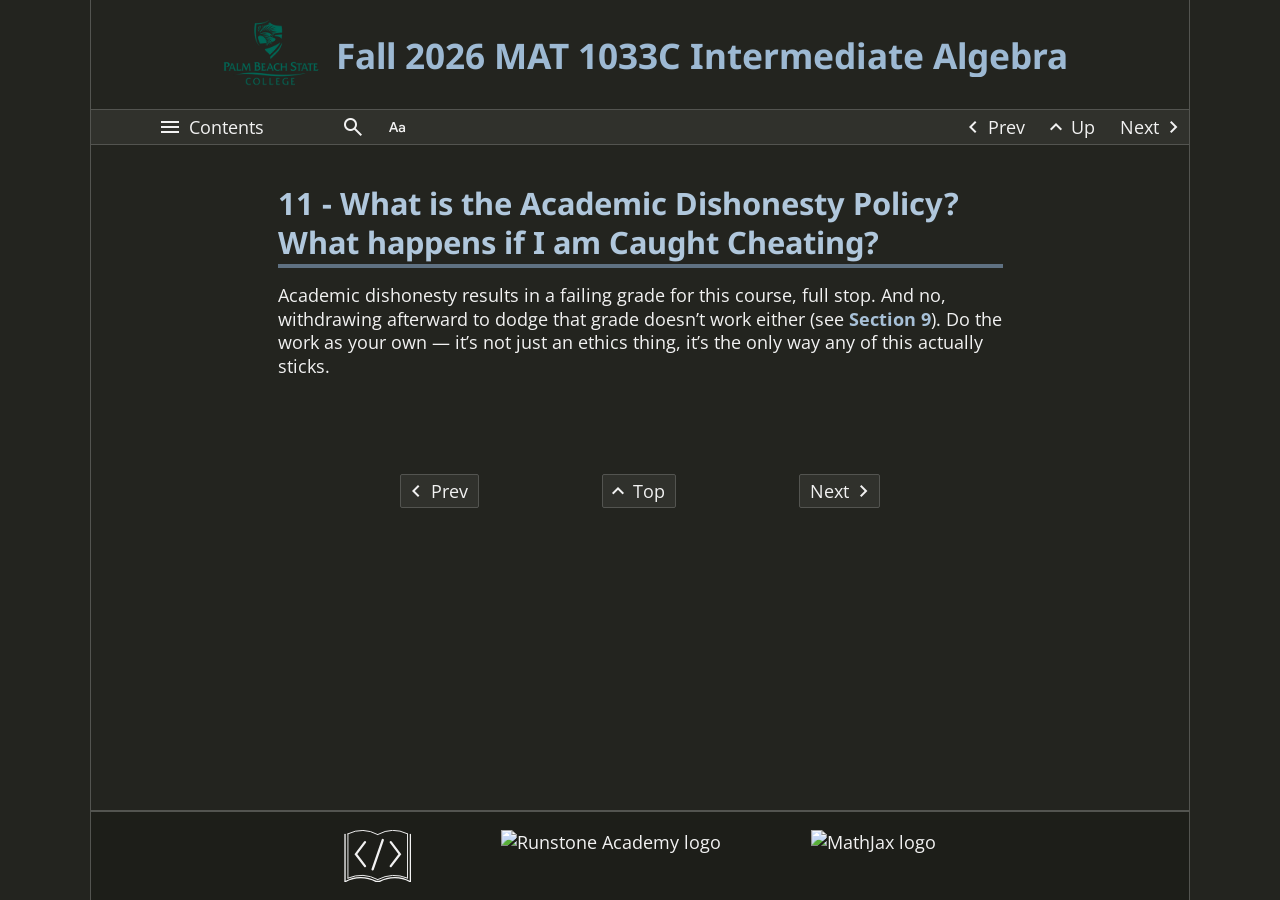
==== commit a79a7b02: "Latest build deployed." ====
--- a/academic-dishonesty-policy.html
+++ b/academic-dishonesty-policy.html
@@ -9,12 +9,14 @@
 <!--******************************************-->
 <!--*  Authored with PreTeXt                 *-->
 <!--*  pretextbook.org                       *-->
-<!--*  Theme: default-modern                 *-->
+<!--*  Theme: salem                          *-->
 <!--*  Palette:                              *-->
 <!--******************************************-->
 <head xmlns:og="http://ogp.me/ns#" xmlns:book="https://ogp.me/ns/book#">
 <meta http-equiv="Content-Type" content="text/html; charset=UTF-8">
-<title>What is the Academic Dishonesty Policy? What happens if I am Caught Cheating?</title>
+<script>
+            if (!localStorage.getItem('theme')) { localStorage.setItem('theme', 'dark'); }
+        </script><title>What is the Academic Dishonesty Policy? What happens if I am Caught Cheating?</title>
 <link rel="preconnect" href="https://fonts.googleapis.com">
 <link rel="preconnect" href="https://fonts.gstatic.com" crossorigin="">
 <link rel="stylesheet" href="https://fonts.googleapis.com/css2?family=Material+Symbols+Outlined:opsz,wght,FILL,GRAD@24,400,0,0">
--- a/_static/pretext/css/theme.css
+++ b/_static/pretext/css/theme.css
@@ -1,3 +1,3 @@
-@charset "UTF-8";@import"https://fonts.googleapis.com/css2?family=Open Sans:ital,wght@0,400..700;1,400..700&display=swap";@import"https://fonts.googleapis.com/css2?family=PT Serif:ital,wght@0,400;0,700;1,400;1,700&display=swap";@import"https://fonts.googleapis.com/css2?family=Inconsolata:ital,wght@0,400..700;1,400..700&display=swap";:root{--base-content-width: 600px;--content-padding: 48px}body{margin:0;min-height:100vh;display:flex;flex-direction:column;align-items:stretch}body.pretext{color:var(--body-text-color);font-family:var(--font-body)}.ptx-page{position:relative;display:flex;flex-grow:1;width:100%}.ptx-main{flex-grow:1;position:relative;max-width:100%;container-name:ptx-main;container-type:inline-size}.ptx-main>.ptx-content{max-width:696px;padding:24px 48px 60px;line-height:var(--ptx-content-line-height, normal);font-size:var(--ptx-content-font-size, inherit)}.worksheet .ptx-main>.ptx-content{max-width:960px}.ptx-page{max-width:1200px;margin-left:auto;margin-right:auto}body.pretext,body.standalone{margin:0;padding:0;font-size:1rem;background:var(--page-color, white)}.ptx-content .print-preview-header{display:none}body.pretext>a.assistive{padding:6px;position:absolute;top:-40px;left:0;color:#fff;border-right:1px solid white;border-bottom:1px solid white;border-bottom-right-radius:8px;background:#bf1722;z-index:10000}body.pretext>a.assistive:focus{top:0;outline:0;transition:top .1s ease-in,background .5s linear}.ptx-content-footer{display:flex;justify-content:space-around;max-width:696px;padding:2em 48px}.ptx-content-footer .button{font:inherit;display:flex;justify-content:center;align-items:center;padding:0 10px;gap:10px;min-height:34px;color:var(--button-text-color);background-color:var(--button-background);border-width:1px;border-color:var(--button-border-color);border-style:solid;border-radius:0;white-space:nowrap;overflow:hidden;text-overflow:ellipsis;cursor:pointer;user-select:none}.ptx-content-footer .button:hover:not(.disabled){color:var(--button-hover-text-color);background-color:var(--button-hover-background)}.ptx-content-footer .button:focus-visible{outline:2px solid var(--button-text-color);outline-offset:-2px}.ptx-content-footer .button.disabled{opacity:.4;cursor:not-allowed}.ptx-content-footer .button.hidden{display:none}.ptx-content-footer .button.open{color:var(--button-hover-text-color);background-color:var(--button-hover-background)}.ptx-content-footer .button .icon{margin:0 -7px}body.standalone-page .ptx-page{max-width:1600px}.ptx-masthead{position:relative;background:var(--banner-background);width:100%;display:flex;justify-content:center}.ptx-masthead .ptx-banner{border-top:1px solid transparent;overflow:hidden;padding:10px;border-bottom:none;display:flex;width:100%;align-items:center;max-width:1200px}.ptx-masthead a{color:var(--doc-title-color, #2a5ea4)}.ptx-masthead a:active{color:var(--link-active-text-color)}.ptx-masthead .title-container{font-family:var(--font-headings);font-size:2em;padding-left:9.68px;overflow:hidden;flex:1}.ptx-masthead .title-container .heading{font-weight:700;font-size:100%;line-height:1.25em}.ptx-masthead .title-container .title:has(+.subtitle):after{content:":"}.ptx-masthead .title-container .subtitle{font-weight:400}.ptx-masthead .logo-link{height:5em;display:flex}.ptx-masthead .logo-link img{max-height:100%}.ptx-masthead .logo-link img[src$=".svg"]{height:100%}.ptx-masthead .byline{color:var(--byline-color);font-weight:400;margin:0;font-size:62.5%;min-height:inherit}@media screen and (max-width:800px){.ptx-masthead{border-bottom:1px solid var(--page-border-color)}.ptx-masthead .ptx-banner{padding:10px 28px;display:flex;justify-content:center}.ptx-masthead .logo-link:before{font-size:1rem;margin-top:0}.ptx-masthead .title-container{width:fit-content;flex:unset}.ptx-masthead .title-container .heading{line-height:1em}.ptx-masthead .title-container .heading .subtitle{display:block;font-size:80%;line-height:1em}.ptx-masthead .byline{font-size:50%}}@media screen and (width<=480px){.ptx-masthead .title-container{padding:0;text-align:center;font-size:1em}.ptx-masthead .logo-link,.ptx-masthead .byline{display:none}}:root{--dialog-border-color: var(--page-border-color);--dialog-background: var(--navbar-background);--dialog-shadow-color: var(--primary-color-gray-80);--dialog-text-color: var(--button-text-color)}:root.dark-mode{--dialog-shadow-color: var(--primary-color-black-80)}.ptx-navbar{position:sticky;top:0;height:36px;width:100%;background:var(--navbar-background);border:0;border-top:1px solid var(--page-border-color);border-bottom:1px solid var(--page-border-color);margin:0;z-index:500;overflow:visible;display:flex}.ptx-navbar .ptx-navbar-contents{position:relative;display:flex;flex:1;justify-content:center;align-items:center;max-width:1200px;margin:0 auto}.ptx-navbar .button{font:inherit;display:flex;justify-content:center;align-items:center;padding:0 10px;gap:10px;min-height:34px;color:var(--button-text-color);background-color:var(--button-background);border-width:1px;border-color:var(--button-border-color);border-style:solid;border-radius:0;white-space:nowrap;overflow:hidden;text-overflow:ellipsis;cursor:pointer;user-select:none}.ptx-navbar .button:hover:not(.disabled){color:var(--button-hover-text-color);background-color:var(--button-hover-background)}.ptx-navbar .button:focus-visible{outline:2px solid var(--button-text-color);outline-offset:-2px}.ptx-navbar .button.disabled{opacity:.4;cursor:not-allowed}.ptx-navbar .button.hidden{display:none}.ptx-navbar .button.open{color:var(--button-hover-text-color);background-color:var(--button-hover-background)}.ptx-navbar .button{height:100%;border-width:0}.ptx-navbar .toc-toggle{width:240px;gap:.4em;margin-left:0}.ptx-navbar :is(.treebuttons,.nav-runestone-controls,.nav-other-controls){display:flex}.ptx-navbar .treebuttons{flex:1 1 210px;justify-content:end}.ptx-navbar .nav-runestone-controls{flex:1 1 70px;justify-content:end}.ptx-navbar .ptx-embed-popup{padding:10px;margin-top:36px;border:1px solid var(--dialog-border-color);border-radius:0;background:var(--dialog-background);box-shadow:0 0 5px var(--dialog-shadow-color);color:var(--dialog-text-color)}.ptx-navbar .ptx-embed-popup .ptx-dialog-close-button{font:inherit;display:flex;justify-content:center;align-items:center;padding:0 10px;gap:10px;min-height:34px;color:var(--button-text-color);background-color:var(--button-background);border-width:0;border-color:var(--button-border-color);border-style:solid;border-radius:0;white-space:nowrap;overflow:hidden;text-overflow:ellipsis;cursor:pointer;user-select:none}.ptx-navbar .ptx-embed-popup .ptx-dialog-close-button:hover:not(.disabled){color:var(--button-hover-text-color);background-color:var(--button-hover-background)}.ptx-navbar .ptx-embed-popup .ptx-dialog-close-button:focus-visible{outline:2px solid var(--button-text-color);outline-offset:-2px}.ptx-navbar .ptx-embed-popup .ptx-dialog-close-button.disabled{opacity:.4;cursor:not-allowed}.ptx-navbar .ptx-embed-popup .ptx-dialog-close-button.hidden{display:none}.ptx-navbar .ptx-embed-popup .ptx-dialog-close-button.open{color:var(--button-hover-text-color);background-color:var(--button-hover-background)}.ptx-navbar .ptx-embed-popup .ptx-dialog-topbar{min-height:15px;user-select:none}.ptx-navbar .ptx-embed-popup .heading:is(h2){font-size:1.5em;margin:.5em 0}.ptx-navbar .ptx-embed-popup::backdrop{background:var(--dialog-background);opacity:.6}.ptx-navbar .ptx-embed-popup .ptx-embed-popup-controls{display:flex;gap:10px;align-items:center}.ptx-navbar .ptx-embed-popup .ptx-embed-code-textbox{width:100%;padding:10px;height:5em}.ptx-navbar .ptx-readability-options-popup{padding:10px;margin-top:36px;min-width:16rem;max-width:600px;margin-bottom:.5em;width:90%;border:1px solid var(--dialog-border-color);border-radius:0;background:var(--dialog-background);box-shadow:0 0 5px var(--dialog-shadow-color);color:var(--dialog-text-color)}.ptx-navbar .ptx-readability-options-popup .ptx-dialog-close-button{font:inherit;display:flex;justify-content:center;align-items:center;padding:0 10px;gap:10px;min-height:34px;color:var(--button-text-color);background-color:var(--button-background);border-width:0;border-color:var(--button-border-color);border-style:solid;border-radius:0;white-space:nowrap;overflow:hidden;text-overflow:ellipsis;cursor:pointer;user-select:none}.ptx-navbar .ptx-readability-options-popup .ptx-dialog-close-button:hover:not(.disabled){color:var(--button-hover-text-color);background-color:var(--button-hover-background)}.ptx-navbar .ptx-readability-options-popup .ptx-dialog-close-button:focus-visible{outline:2px solid var(--button-text-color);outline-offset:-2px}.ptx-navbar .ptx-readability-options-popup .ptx-dialog-close-button.disabled{opacity:.4;cursor:not-allowed}.ptx-navbar .ptx-readability-options-popup .ptx-dialog-close-button.hidden{display:none}.ptx-navbar .ptx-readability-options-popup .ptx-dialog-close-button.open{color:var(--button-hover-text-color);background-color:var(--button-hover-background)}.ptx-navbar .ptx-readability-options-popup .ptx-dialog-topbar{min-height:15px;user-select:none}.ptx-navbar .ptx-readability-options-popup .heading:is(h2){font-size:1.5em;margin:.5em 0}.ptx-navbar .ptx-readability-options-popup::backdrop{background:var(--dialog-background);opacity:.6}.ptx-navbar .ptx-readability-options-popup-controls{display:flex;gap:10px;align-items:center;justify-content:space-between;margin-bottom:1.5em;border-bottom:1px solid var(--dialog-border-color)}.ptx-navbar .ptx-readability-options-group{margin:0;display:flex;flex-wrap:wrap;max-width:100%;row-gap:.5em;column-gap:35px}.ptx-navbar .ptx-readability-options-group label{display:flex;gap:.5em;align-items:center;padding-top:.4em;flex-basis:100%;justify-content:flex-start}.ptx-navbar .ptx-readability-options-group input[type=range]{flex:1}.ptx-navbar .ptx-readability-options-group+.ptx-readability-options-group:not(fieldset){margin-top:1.25em}.ptx-navbar .ptx-readability-options-group:is(fieldset){margin-top:1.5em;padding:.5em .75em .75em;border:0;border-top:1px solid var(--dialog-border-color);border-bottom:1px solid var(--dialog-border-color)}.ptx-navbar .ptx-readability-options-group-theme label{flex-basis:auto}.ptx-navbar .ptx-readability-slider-label{justify-content:space-between}.ptx-navbar .treebuttons>*{display:flex;align-items:center;justify-content:center;min-width:75px}.ptx-navbar .treebuttons .icon{margin:0 -7px}.ptx-navbar :is(.index-button) .icon{display:none}.ptx-navbar :is(.runestone-profile,.activecode-toggle,.ptx-search-button,.ptx-calculator-toggle,.ptx-embed-button,.ptx-readability-options-button) .name{clip:rect(1px,1px,1px,1px);clip-path:inset(50%);height:1px;width:1px;margin:-1px;overflow:hidden;padding:0;position:absolute}.ptx-navbar .index-button{min-width:70px}.ptx-navbar .ptx-dropdown-content{display:none;position:absolute;background-color:var(--dropdown-background);min-width:160px;z-index:100;border:1px solid var(--dropdown-border-color);right:0;top:100%;text-align:start;padding:0}.ptx-navbar .ptx-dropdown-content a{display:block;text-decoration:none;color:var(--dropdown-text-color);padding:2px 8px}.ptx-navbar .ptx-dropdown-content a:is(:hover,:focus-visible){background-color:var(--dropdown-hover-background);color:var(--dropdown-hover-text-color)}.ptx-navbar .ptx-dropdown-content ul{list-style:none;padding:0;margin:0}.ptx-navbar .ptx-dropdown-content hr{color:var(--dropdown-border-color);margin:4px 0}.ptx-navbar .ptx-dropdown-content .ptx-dropdown-separator{border-bottom:1px solid var(--dropdown-border-color);margin:4px 0}.ptx-navbar .ptx-dropdown-content.open{display:block}.ptx-navbar .ptx-dropdown-content:is(:hover,:focus-visible,:focus-within){overflow:visible}.ptx-navbar .ptx-dropdown-content:is(:hover,:focus-visible,:focus-within) .dropdown-content{display:block}@media screen and (max-width:800px){.ptx-navbar-contents{gap:1px;background:var(--page-border-color)}.ptx-navbar-contents>.button,.ptx-navbar-contents>:not(dialog)>.button{border-left-width:0;border-right-width:0}.ptx-navbar-contents :is(.treebuttons,.nav-runestone-controls,.nav-other-controls){gap:1px;background:var(--page-border-color)}body.pretext{padding-bottom:36px}.ptx-navbar{position:fixed;inset:auto 0 0;z-index:1100;background:var(--button-border-color);max-width:100vw}.ptx-navbar .ptx-navbar-contents{max-width:100vw}.ptx-navbar .nav-runestone-controls{flex:0}.ptx-navbar .toc-toggle{flex:2 1 100px}.ptx-navbar .treebuttons{flex:3 1 150px}.ptx-navbar .treebuttons>*{flex:1 1;min-width:35px}.ptx-navbar .index-button{display:none}.ptx-navbar .ptx-embed-popup,.ptx-navbar .ptx-readability-options-popup{margin-top:unset;margin-bottom:0;top:auto;bottom:36px}.ptx-navbar .ptx-dropdown-content{top:unset;bottom:36px}.ptx-navbar .ptx-embed-button{display:none}.ptx-navbar :is(.toc-toggle,.previous-button,.up-button,.next-button,.ptx-calculator-toggle,.index-button,.ptx-embed-button,.ptx-readability-options-button) .name{display:none}}.ptx-sidebar{align-self:flex-start}.ptx-sidebar.visible{display:block}.ptx-sidebar.hidden{display:none;height:0}.ptx-toc{--codenumber-pad-left: .3rem;--codenumber-pad-right: .5rem;--toc-indent-first: calc(1rem + var(--codenumber-pad-left) + var(--codenumber-pad-right));--toc-indent-second: calc(1.7rem + var(--codenumber-pad-left) + var(--codenumber-pad-right));--toc-indent-third: calc(2.2rem + var(--codenumber-pad-left) + var(--codenumber-pad-right));background:var(--toc-background);margin:0;font-size:.9rem}.ptx-toc:is(.depth1,.parts.depth2){--codenumber-pad-right: .5rem}.ptx-toc .toc-item-list{margin:0;padding:0;list-style:none;background:var(--tocitem-background)}.ptx-toc .toc-item-list .active{list-style:none}.ptx-toc .toc-item{background-color:var(--tocitem-background);color:var(--toc-text-color);border-color:var(--toc-border-color)}.ptx-toc .toc-item a{color:inherit}.ptx-toc .toc-item.active:not(:has(.toc-item.active)){color:var(--tocitem-active-text-color)!important;background-color:var(--tocitem-active-background)!important;border-color:var(--tocitem-active-border-color)!important}.ptx-toc .toc-item>.toc-title-box>a:is(:hover,:focus){color:var(--tocitem-highlight-text-color);background-color:var(--tocitem-highlight-background);border-color:var(--tocitem-highlight-border-color)}.ptx-toc .toc-title-box{display:flex}.ptx-toc .toc-title-box>.internal{position:relative;display:flex;flex-grow:1;padding:.2em;font-weight:500}.ptx-toc .toc-item-list .toc-item-list .toc-title-box>.internal{font-weight:400}.ptx-toc .codenumber{min-width:var(--toc-indent-first);padding-left:var(--codenumber-pad-left);padding-right:var(--codenumber-pad-right);display:inline-block;text-align:left;flex-grow:0}.ptx-toc .toc-item{color:var(--toclevel1-text-color);background-color:var(--toclevel1-background)}.ptx-toc .toc-item .toc-item{color:var(--toclevel2-text-color);background-color:var(--toclevel2-background)}.ptx-toc .toc-item .toc-item .toc-item{color:var(--toclevel3-text-color);background-color:var(--toclevel3-background)}.book .ptx-toc .toc-chapter .toc-item-list .codenumber,.article .ptx-toc .toc-section .toc-item-list .codenumber,.ptx-toc .toc-backmatter .toc-item-list .codenumber{font-size:80%;padding-top:.16em;min-width:var(--toc-indent-second)}.book .ptx-toc .toc-chapter .toc-item-list .toc-item-list .codenumber,.article .ptx-toc .toc-section .toc-item-list .toc-item-list .codenumber,.ptx-toc .toc-backmatter .toc-item-list .toc-item-list .codenumber{min-width:var(--toc-indent-third);visibility:hidden}.ptx-toc .toc-item-list .toc-item-list .toc-item-list a:is(:hover,:focus)>.codenumber{visibility:visible}.ptx-toc .toc-item .toc-title-box .title{margin-left:var(--toc-indent-first)}.book .ptx-toc .toc-chapter .toc-item-list .title,.article .ptx-toc .toc-section .toc-item-list .title,.ptx-toc .toc-backmatter .toc-item-list .title{margin-left:var(--toc-indent-second)}.book .ptx-toc .toc-chapter .toc-item-list .toc-item-list .title,.article .ptx-toc .toc-section .toc-item-list .toc-item-list .title,.ptx-toc .toc-backmatter .toc-item-list .toc-item-list .title{margin-left:var(--toc-indent-third)}.ptx-toc .toc-item>.toc-title-box .codenumber+.title{margin-left:0!important}.ptx-toc .toc-chapter .toc-item-list .title,.ptx-toc .toc-section .toc-item-list .title,.ptx-toc .toc-backmatter .toc-item-list .toc-item-list .title{font-size:90%}.ptx-toc .toc-chapter .toc-item-list .toc-item-list .title,.ptx-toc .toc-section .toc-item-list .toc-item-list .title,.ptx-toc .toc-backmatter .toc-item-list .toc-item-list .toc-item-list .title{font-style:italic}.ptx-toc.depth0 ul.structural,.ptx-toc.depth1 ul.structural ul.structural,.ptx-toc.depth2 ul.structural ul.structural ul.structural,.ptx-toc.depth3 ul.structural ul.structural ul.structural ul.structural,.ptx-toc.depth4 ul.structural ul.structural ul.structural ul.structural ul.structural{display:none}.ptx-toc.depth1 ul.structural .toc-item.contains-active{background-color:var(--tocitem-active-backgrounde);color:var(--tocitem-active-text-color)}.ptx-toc.depth2 ul.structural ul.structural .toc-item.contains-active{background-color:var(--tocitem-active-background);color:var(--tocitem-active-text-color)}.ptx-toc.focused ul.structural:not(.contains-active)>.toc-item{display:none}.ptx-toc.focused ul.structural:not(.contains-active)>.toc-item.visible{display:block}.ptx-toc.focused ul.structural .toc-item.active>ul.structural>.toc-item{display:block}.ptx-toc.focused ul.structural .toc-item.active>ul.structural>.toc-item.hidden{display:none}.ptx-toc.focused .toc-expander{border:0;padding:2px 5px;background:inherit;color:inherit;display:flex;align-items:center}.ptx-toc.focused .toc-expander .icon{font-size:1.25em;line-height:18px;font-variation-settings:"wght" 200}.ptx-toc.focused .toc-expander:is(:hover){background-color:var(--tocitem-highlight-background);color:var(--tocitem-highlight-text-color)}.ptx-toc.focused .toc-expander:is(:hover) .icon{fill:var(--tocitem-highlight-text-color)}.ptx-toc.focused .toc-item>.toc-title-box>.toc-expander>.icon:before{content:"add"}.ptx-toc.focused .toc-item.expanded>.toc-title-box>.toc-expander>.icon:before{content:"remove"}.ptx-sidebar{flex:0 0 240px;position:sticky;top:36px;overflow-y:hidden}.ptx-toc{position:sticky;top:36px;overflow-y:auto;overflow-x:hidden;height:calc(100vh - 36px);margin-top:-1px}.ptx-toc>.toc-item-list:first-child>.toc-item:last-child{border-bottom:3px solid var(--toc-border-color)}@media screen and (max-width:936px){.ptx-sidebar{display:none;position:sticky;top:36px;background:var(--content-background);min-height:30vh;border-right:2px solid var(--toc-border-color);border-bottom:2px solid var(--toc-border-color);width:240px}}@media screen and (max-width:800px){.ptx-sidebar{position:fixed;z-index:1000;top:unset;height:auto;max-height:80vh;max-width:80vw;bottom:36px;border-right:2px solid var(--toc-border-color);border-top:2px solid var(--toc-border-color)}.ptx-toc{border-top:2px solid var(--toc-border-color);border-bottom:0;max-height:80vh}}.ptx-page-footer{background:var(--footer-background);padding-top:0;border-top:2px solid var(--page-border-color);border-bottom:2px solid var(--page-border-color);display:flex;flex-direction:row;justify-content:center;width:100%;gap:90px;position:relative}.ptx-page-footer>a{margin:1em 0;color:var(--body-text-color)}.ptx-page-footer>a>.logo:first-child{height:3em;width:unset;margin:0}.ptx-page-footer .feedback-link{font:inherit;display:flex;justify-content:center;align-items:center;padding:0 10px;gap:10px;min-height:34px;color:var(--button-text-color);background-color:var(--button-background);border-width:1px;border-color:var(--button-border-color);border-style:solid;border-radius:0;white-space:nowrap;overflow:hidden;text-overflow:ellipsis;cursor:pointer;user-select:none}.ptx-page-footer .feedback-link:hover:not(.disabled){color:var(--button-hover-text-color);background-color:var(--button-hover-background)}.ptx-page-footer .feedback-link:focus-visible{outline:2px solid var(--button-text-color);outline-offset:-2px}.ptx-page-footer .feedback-link.disabled{opacity:.4;cursor:not-allowed}.ptx-page-footer .feedback-link.hidden{display:none}.ptx-page-footer .feedback-link.open{color:var(--button-hover-text-color);background-color:var(--button-hover-background)}@media screen and (max-width:800px){.ptx-page-footer{gap:20px;justify-content:center}.ptx-page-footer>a>.logo:first-child{height:2em}}@container ptx-main (width < 696px){.ptx-page>.ptx-main>.ptx-content{padding-left:28px;padding-right:28px;max-width:656px}}.aside-like>.knowl__link{color:var(--aside-like-link-color);border-bottom-color:var(--aside-like-link-color)}.aside-like>.knowl__content{margin-left:30px;margin-right:30px;border:2px solid var(--aside-like-border-color);background-color:var(--aside-like-body-background)}@media screen and (min-width:1280px){details.aside-like{position:relative;margin-left:-248px;width:200px;right:-248px;float:right;clear:right}.multicolumn details.aside-like{position:relative;margin-left:inherit;width:auto;right:0;float:none;clear:none}details.aside-like>.knowl__content{margin-left:0;margin-right:0;background-color:var(--aside-like-body-background);z-index:100}}.code-box{overflow-x:auto}.code-display{overflow-x:auto;font-family:var(--font-monospace);margin:.5em 0}.console,.program{border:1px solid var(--page-border-color);padding:5px 15px;overflow-x:auto;margin:0;font-family:var(--font-monospace);background:var(--code-background);font-size:.93rem;line-height:1.2}.code-inline{font-family:var(--font-monospace);white-space:pre;color:var(--body-text-color);background:var(--code-inline-background);border-radius:.2em;display:inline-block;overflow-x:auto;max-width:100%;vertical-align:middle;padding:0 .15em;translate:0 -1px;line-height:calc(var(--content-line-height) - .15)}.prompt.unselectable{user-select:none}.code-block{border-left:1px solid #aaa;padding:0 15px 5px;overflow-x:auto;margin-top:0;margin-bottom:0;font-family:var(--font-monospace);background:var(--code-background);font-size:.93rem;line-height:1.2}.code-block:before{content:" ";font-size:50%;border-top:1px solid #aaa;display:block;margin-right:auto;margin-left:-15px;width:3em}@media print{.code-copy{display:none}}:is(.cols2,.cols3,.cols4,.cols5,.cols6){display:flex;flex-wrap:wrap;justify-content:start}.cols2>.exercise-like{min-width:calc(50% - 2em);width:min-content;margin-right:2em}.cols3>.exercise-like{min-width:calc(33.3333333333% - 2em);width:min-content;margin-right:2em}.cols4>.exercise-like{min-width:calc(25% - 2em);width:min-content;margin-right:2em}.cols5>.exercise-like{min-width:calc(20% - 2em);width:min-content;margin-right:2em}.cols6>.exercise-like{min-width:calc(16.6666666667% - 2em);width:min-content;margin-right:2em}.exercise-like>.heading{font-size:inherit}.exercise-like>*:is(.solutions){margin-top:.5em}.exercisegroup .exercise-like{margin-top:1em}.exercisegroup>.heading{font-size:1.1em;line-height:1.05em;margin-top:.75em;display:inline}.exercisegroup>.heading+.introduction{display:inline}.exercisegroup>.heading+.introduction>.para:first-child{display:inline}.exercisegroup .exercisegroup-exercises{margin-top:1em;padding-left:40px}.exercisegroup .conclusion{margin-top:1em}.exercisegroup .conclusion .heading{font-size:inherit}.exercise-like>.exercise-like.task{margin-left:20px}.exercise-wrapper form button:hover{cursor:pointer;background-color:#e0e0ff;border:1px solid #000}.exercise-wrapper form button:active{background-color:#f0f0f0}.exercise-wrapper form button+button{margin-left:.8em}.exercise-wrapper,.exercise-wrapper form,.exercise-wrapper form>div:first-child{display:inline-block;vertical-align:top;width:100%}.knowl .exercise-wrapper,.knowl .exercise-wrapper form,.knowl .exercise-wrapper form>div:first-child{width:100%}.exercise-wrapper>.para:first-child,.exercisegroup .exercise-wrapper>.para:first-child{margin-top:0;display:inline}.heading+.exercise-wrapper{display:inline-block;max-width:95%;width:100%}.cols2 .heading+.exercise-wrapper{width:auto}section.solutions>.heading+.heading{margin-top:.5em}section.solutions>h3.heading,section.solutions section>h3.heading{font-size:1.6em}section.solutions>h4.heading,section.solutions section>h4.heading{font-size:1.45em}section.solutions>h5.heading,section.solutions section>h5.heading{font-size:1.35em}section.solutions>h6.heading,section.solutions section>h6.heading{font-size:1.25em}.sbsgroup>*:not(:first-child){margin-top:1.5em}.sbsrow{display:grid;grid-template-rows:auto auto}.sbspanel{grid-row:1}.sbspanel>.table>figcaption{text-align:center}.sbspanel .tabular{overflow-x:auto;margin-left:auto;margin-right:auto}.sbspanel--top{align-self:start}.sbspanel--middle{align-self:center}.sbspanel--bottom{align-self:end}.sbspanel:has(.figure-like,.table-like),.sbspanel>:is(.figure-like,.table-like){display:contents}.sbspanel>:is(.figure-like,.table-like)>*:first-child{grid-row:1;align-items:start;align-self:start}.sbspanel--top>:is(.figure-like,.table-like)>*:first-child{align-items:start;align-self:start}.sbspanel--middle>:is(.figure-like,.table-like)>*:first-child{align-items:center;align-self:center}.sbspanel--bottom>:is(.figure-like,.table-like)>*:first-child{align-items:end;align-self:end}.sbspanel>:is(.figure-like,.table-like)>*:nth-child(2){margin-top:.5em;grid-row:2;width:100%}.sbspanel:nth-of-type(2) *{grid-column:2}.sbspanel:nth-of-type(3) *{grid-column:3}.sbspanel:nth-of-type(4) *{grid-column:4}.sbspanel:nth-of-type(5) *{grid-column:5}.sbspanel:nth-of-type(6) *{grid-column:6}.sbspanel:nth-of-type(7) *{grid-column:7}.sbspanel:nth-of-type(8) *{grid-column:8}.sbspanel:nth-of-type(9) *{grid-column:9}.sbspanel:nth-of-type(10) *{grid-column:10}.discussion-like>.heading:first-child{display:inline;line-height:initial;border-bottom:0}.discussion-like>.heading:first-child:after{content:"\2009"}.discussion-like>.heading:first-child+:is(.para,.para.logical,.introduction){display:inline}.discussion-like>.heading:first-child+:is(.para,.para.logical,.introduction)>.para:first-child{display:inline}.discussion-like>.heading:first-child+:is(.para,.para.logical,.introduction)>.para.logical:first-child>.para:first-child{display:inline}.discussion-like>.heading :after{content:"\2009"}.discussion-like>.heading+.para{display:inline}.discussion-like>.heading .space,.discussion-like>.heading .codenumber,.discussion-like>.heading .period{display:none}.discussion-like>.heading .type:after{content:". "}.source-view__link,.knowl__link{cursor:pointer;margin-left:.1em;margin-right:.1em;color:var(--knowl-link-color);border-bottom:1px dotted var(--knowl-link-color)}.source-view{margin:.5em 0}summary.source-view__link,summary.knowl__link{display:list-item inline}.source-view__link>*,.knowl__link>*{display:inline}.source-view__link:is(:hover,:focus,[open]),.knowl__link:is(:hover,:focus,[open]){background-color:var(--knowl-background);border-bottom-color:transparent}.source-view__content{margin:.2em 0}.knowl__content{margin:.75em 0;border:3px solid var(--knowl-border-color);border-radius:8px;padding:12px;background-color:var(--knowl-background)}.knowl__content .incontext{display:block;font-size:85%;text-align:right}.knowl__content .knowl__content{background-color:var(--knowl-nested-1-background)}.knowl__content .knowl__content .knowl__content{background-color:var(--knowl-nested-2-background)}.knowl__content .knowl__content .knowl__content .knowl__content{background-color:var(--knowl-nested-3-background)}.knowl__content .knowl__content .knowl__content .knowl__content .knowl__content{background-color:var(--knowl-nested-4-background)}.knowl__content>figure{margin-left:0;margin-right:0}.assemblage-like:not(.knowl__content,.born-hidden-knowl){border:2px solid var(--assemblage-like-border-color);background-color:var(--assemblage-like-body-background);padding:10px;border-radius:8px}.assemblage-like:not(.knowl__content,.born-hidden-knowl)>.heading:first-child{display:block;color:var(--block-head-color);margin-bottom:.5em}.assemblage-like:not(.knowl__content,.born-hidden-knowl)>*:first-child{margin-top:0}.goal-like:not(.knowl__content,.born-hidden-knowl){border:3px solid var(--goal-like-border-color);background-color:var(--goal-like-body-background);padding:20px;padding-top:calc(20px + .25ex);margin-top:2.5em!important}.goal-like:not(.knowl__content,.born-hidden-knowl)>.heading:first-child{background-color:var(--content-background);display:block;color:var(--block-head-color);margin-bottom:.5em;padding:5px 10px;margin-top:calc(-25px - 1.65ex);width:fit-content;border:0}.goal-like:not(.knowl__content,.born-hidden-knowl)>.heading:first-child:after{display:none}.knowl__content *:first-child .goal-like{margin-top:1em}.theorem-like:not(.knowl__content,.born-hidden-knowl),.definition-like:not(.knowl__content,.born-hidden-knowl),.example-like:not(.knowl__content,.born-hidden-knowl),.project-like:not(.knowl__content,.born-hidden-knowl),.remark-like:not(.knowl__content,.born-hidden-knowl),.openproblem-like:not(.knowl__content,.born-hidden-knowl),.computation-like:not(.knowl__content,.born-hidden-knowl){padding-left:10px;border-left:2px solid var(--block-border-color)}.theorem-like:not(.knowl__content,.born-hidden-knowl)>.heading:first-child,.definition-like:not(.knowl__content,.born-hidden-knowl)>.heading:first-child,.example-like:not(.knowl__content,.born-hidden-knowl)>.heading:first-child,.project-like:not(.knowl__content,.born-hidden-knowl)>.heading:first-child,.remark-like:not(.knowl__content,.born-hidden-knowl)>.heading:first-child,.openproblem-like:not(.knowl__content,.born-hidden-knowl)>.heading:first-child,.computation-like:not(.knowl__content,.born-hidden-knowl)>.heading:first-child{color:var(--block-head-color)}.theorem-like:not(.knowl__content,.born-hidden-knowl):after,.definition-like:not(.knowl__content,.born-hidden-knowl):after,.example-like:not(.knowl__content,.born-hidden-knowl):after,.project-like:not(.knowl__content,.born-hidden-knowl):after,.remark-like:not(.knowl__content,.born-hidden-knowl):after,.openproblem-like:not(.knowl__content,.born-hidden-knowl):after,.computation-like:not(.knowl__content,.born-hidden-knowl):after{content:"";border-bottom:2px solid var(--block-border-color);display:block;margin-right:auto;margin-left:-10px;padding-top:10px;width:1.5em}.knowl__content .theorem-like,.knowl__content .definition-like,.knowl__content .example-like,.knowl__content .project-like,.knowl__content .remark-like,.knowl__content .openproblem-like,.knowl__content .computation-like{padding-left:0;border-left:0}.knowl__content .theorem-like:after,.knowl__content .definition-like:after,.knowl__content .example-like:after,.knowl__content .project-like:after,.knowl__content .remark-like:after,.knowl__content .openproblem-like:after,.knowl__content .computation-like:after{display:none}.project-like:not(.knowl__content,.born-hidden-knowl):not(.knowl__content,.born-hidden-knowl){padding-left:10px;border-left:2px dotted var(--block-border-color)}.project-like:not(.knowl__content,.born-hidden-knowl):not(.knowl__content,.born-hidden-knowl)>.heading:first-child{color:var(--block-head-color)}.project-like:not(.knowl__content,.born-hidden-knowl):not(.knowl__content,.born-hidden-knowl):after{content:"";border-bottom:2px dotted var(--block-border-color);display:block;margin-right:auto;margin-left:-10px;padding-top:10px;width:1.5em}.knowl__content .project-like:not(.knowl__content,.born-hidden-knowl){padding-left:0;border-left:0}.knowl__content .project-like:not(.knowl__content,.born-hidden-knowl):after{display:none}.proof:not(.knowl__content,.born-hidden-knowl){padding-right:10px;border-right:1px solid var(--block-border-color)}.proof:not(.knowl__content,.born-hidden-knowl)>.heading:first-child{color:var(--block-head-color)}.proof:not(.knowl__content,.born-hidden-knowl):after{content:"";border-bottom:1px solid var(--block-border-color);display:block;margin-left:auto;margin-right:-10px;padding-top:10px;width:1.5em}.knowl__content .proof{padding-right:0;border-right:0}.knowl__content .proof:after{display:none}.knowl__content .theorem-like,.knowl__content .definition-like,.knowl__content .example-like,.knowl__content .project-like,.knowl__content .remark-like,.knowl__content .openproblem-like,.knowl__content .computation-like{padding-left:0;margin-left:0;border-left:none}.knowl__content .theorem-like:after,.knowl__content .definition-like:after,.knowl__content .example-like:after,.knowl__content .project-like:after,.knowl__content .remark-like:after,.knowl__content .openproblem-like:after,.knowl__content .computation-like:after{border-bottom:none;display:none}section.solutions:not(:is(:first-child)):not(.knowl__content,.born-hidden-knowl){padding:10px 10px 10px 15px;border-left:10px solid var(--page-border-color);background-color:var(--content-background)}section.solutions:not(:is(:first-child)):not(.knowl__content,.born-hidden-knowl)>.heading:first-child{margin-top:0}.paragraphs>.heading:first-child,article>.heading:first-child{display:inline;line-height:initial;border-bottom:0}.paragraphs>.heading:first-child:after,article>.heading:first-child:after{content:"\2009"}.paragraphs>.heading:first-child+:is(.para,.para.logical,.introduction),article>.heading:first-child+:is(.para,.para.logical,.introduction){display:inline}.paragraphs>.heading:first-child+:is(.para,.para.logical,.introduction)>.para:first-child,article>.heading:first-child+:is(.para,.para.logical,.introduction)>.para:first-child{display:inline}.paragraphs>.heading:first-child+:is(.para,.para.logical,.introduction)>.para.logical:first-child>.para:first-child,article>.heading:first-child+:is(.para,.para.logical,.introduction)>.para.logical:first-child>.para:first-child{display:inline}*{box-sizing:border-box}.ptx-content{--content-line-height: 1.35}@layer spacing{:is(section,article,.knowl__content,.introduction,.conclusion)>*:not(:first-child){margin-top:1.5em}:is(section,article,.knowl__content,.introduction,.conclusion)>.para+.para{margin-top:1em}.ptx-content :is(ul,td,li,dd,.blockquote,.sbspanel,.para.logical)>*:not(:first-child){margin-top:.5em}}ol.no-marker,ul.no-marker,li.no-marker{list-style-type:none}ol.decimal{list-style-type:decimal}ol.lower-alpha{list-style-type:lower-alpha}ol.lower-alpha-level-1>li::marker{content:"(" counter(list-item,lower-alpha) ") "}ol.upper-alpha{list-style-type:upper-alpha}ol.lower-roman{list-style-type:lower-roman}ol.upper-roman{list-style-type:upper-roman}ul.disc{list-style-type:disc}ul.square{list-style-type:square}ul.circle{list-style-type:circle}dl:is(.description-list,.glossary){margin:0}dl:is(.description-list,.glossary) dt{font-weight:700;max-width:55ex}dl:is(.description-list,.glossary) dd:after{content:"";display:block;clear:both}.para>dl:is(.description-list){margin-top:.5em;margin-bottom:.5em}dl.glossary dt{margin-top:1.25em}dl.glossary dt:first-of-type{margin-top:0}dl.glossary dd{margin-left:5ex}dl.description-list dt,dl.description-list dd{margin-top:1em}dl.description-list dt:first-of-type,dl.description-list dd:first-of-type{margin-top:0}dl.description-list dt{float:left;clear:both;text-align:right;width:18ex;margin-right:1ex}dl.description-list dd{margin-left:22ex}dl.description-list.narrow dt{width:11ex}dl.description-list.narrow dd{margin-left:15ex}dl.description-list.wide dt{width:25ex}dl.description-list.wide dd{margin-left:29ex}dl.description-list dt:first-of-type{clear:none}.description-list+*{clear:both}dl.description-list dl dt{width:8ex}dl.description-list dd dd{margin-left:18ex}dl.description-list dl dd{margin-left:12ex}@media screen and (max-width:480px){dl.description-list dt,dl.description-list.narrow dt{float:none;margin-left:0;text-align:left;width:25ex}dl.description-list dd,dl.description-list.narrow dd,dl.description-list.wide dd{margin-top:.5em;margin-left:3em;max-width:calc(100% - 3em)}}.cols2>li{min-width:calc(50% - 2em);width:min-content;margin-right:2em}.cols3>li{min-width:calc(33.3333333333% - 2em);width:min-content;margin-right:2em}.cols4>li{min-width:calc(25% - 2em);width:min-content;margin-right:2em}.cols5>li{min-width:calc(20% - 2em);width:min-content;margin-right:2em}.cols6>li{min-width:calc(16.6666666667% - 2em);width:min-content;margin-right:2em}.ptx-content li{margin-top:.5em}.ptx-content li .li--heading-title{font-size:100%;font-weight:400;font-style:italic}.para>:is(ol,ul){margin-top:.5em;margin-bottom:.5em}ol>li{padding-left:.25em}.fillin{display:inline-block;border:none;border-width:1px;margin-right:.1em;margin-left:.1em;margin-bottom:-.25em}.fillin.underline{border-bottom-style:solid;border-width:1px}.fillin.box{outline:1px solid var(--body-text-color);height:1.3em}.fillin.shade{background-color:var(--fillin-background-color, #eee);height:1.3em}:root.dark-mode{--fillin-background-color: #444}.heading:is(h1,h2,h3,h4,h5,h6){margin:0;font-size:unset}.heading{line-height:1.1;font-family:var(--font-headings);font-weight:700;margin-top:0;margin-bottom:0}section>.heading{font-size:1.75em;color:var(--body-title-color);line-height:1.25em;margin-top:2.5em;margin-bottom:.5em}section>.heading+*{margin-top:.5em}.ptx-content>section>.heading{margin-top:.5em}section section>.heading{font-size:1.5em;margin-top:2em}section section section>.heading{font-size:1.4em;margin-top:2em}article>.heading{font-size:1.25em;margin-top:1.5em}article>.heading+*{margin-top:.5em}.paragraphs>.heading{font-size:1.125em}:is(section,article)>.heading+:is(section,article)>.heading{margin-top:.5em}@media screen and (max-width:480px){section>.heading{font-size:1.5em;line-height:1.33em;margin-top:1em}section section>.heading{font-size:1.3em;line-height:1.15em}section section section>.heading{font-size:1.15em;line-height:1em}}.heading.hide-type>.type{display:none}a{color:var(--link-text-color);text-decoration:none}a:hover,a:focus{text-decoration:none}a[href^="mailto:"]{white-space:pre}.ptx-content a.internal{color:var(--link-text-color);font-weight:700}.ptx-content a.external{color:var(--link-alt-text-color);font-weight:700}.ptx-content a.internal:hover,.ptx-content a.internal:hover *,.ptx-content a.internal:focus,.ptx-content a.internal:focus *{color:var(--link-active-text-color);background-color:var(--link-active-background);font-weight:700}.ptx-content a.external:hover,.ptx-content a.external:hover *,.ptx-content a.external:focus,.ptx-content a.external:focus *{color:var(--link-alt-active-text-color);background-color:var(--link-alt-active-background);font-weight:700}.ptx-content table{border-spacing:0;border-collapse:collapse}.ptx-content td{padding:2px 5px;font-size:90%}.ptx-content td img{max-width:200px;margin-right:30px}.ptx-content th{padding:2px 5px}.ptx-content th .lines{white-space:nowrap}.ptx-content th.l{text-align:left}.ptx-content th.c{text-align:center}.ptx-content th.r{text-align:right}.ptx-content th.j{text-align:justify}.ptx-content th.t{vertical-align:top}.ptx-content th.b{vertical-align:bottom}.ptx-content th.m{vertical-align:middle}.ptx-content th.l0{border-left:none}.ptx-content th.l1{border-left:1px solid var(--body-text-color)}.ptx-content th.l2{border-left:2px solid var(--body-text-color)}.ptx-content th.l3{border-left:3px solid var(--body-text-color)}.ptx-content th.r0{border-right:none}.ptx-content th.r1{border-right:1px solid var(--body-text-color)}.ptx-content th.r2{border-right:2px solid var(--body-text-color)}.ptx-content th.r3{border-right:3px solid var(--body-text-color)}.ptx-content th.t0{border-top:none}.ptx-content th.t1{border-top:1px solid var(--body-text-color)}.ptx-content th.t2{border-top:2px solid var(--body-text-color)}.ptx-content th.t3{border-top:3px solid var(--body-text-color)}.ptx-content th.b0{border-bottom:none}.ptx-content th.b1{border-bottom:1px solid var(--body-text-color)}.ptx-content th.b2{border-bottom:2px solid var(--body-text-color)}.ptx-content th.b3{border-bottom:3px solid var(--body-text-color)}.ptx-content td .lines{white-space:nowrap}.ptx-content td.l{text-align:left}.ptx-content td.c{text-align:center}.ptx-content td.r{text-align:right}.ptx-content td.j{text-align:justify}.ptx-content td.t{vertical-align:top}.ptx-content td.b{vertical-align:bottom}.ptx-content td.m{vertical-align:middle}.ptx-content td.l0{border-left:none}.ptx-content td.l1{border-left:1px solid var(--body-text-color)}.ptx-content td.l2{border-left:2px solid var(--body-text-color)}.ptx-content td.l3{border-left:3px solid var(--body-text-color)}.ptx-content td.r0{border-right:none}.ptx-content td.r1{border-right:1px solid var(--body-text-color)}.ptx-content td.r2{border-right:2px solid var(--body-text-color)}.ptx-content td.r3{border-right:3px solid var(--body-text-color)}.ptx-content td.t0{border-top:none}.ptx-content td.t1{border-top:1px solid var(--body-text-color)}.ptx-content td.t2{border-top:2px solid var(--body-text-color)}.ptx-content td.t3{border-top:3px solid var(--body-text-color)}.ptx-content td.b0{border-bottom:none}.ptx-content td.b1{border-bottom:1px solid var(--body-text-color)}.ptx-content td.b2{border-bottom:2px solid var(--body-text-color)}.ptx-content td.b3{border-bottom:3px solid var(--body-text-color)}.ptx-content th.r0.l0,.ptx-content td.r0.l0{padding-left:.8em;padding-right:.8em}.ptx-content tr.header-vertical th{writing-mode:vertical-rl;transform:rotate(180deg);padding-top:5px}.ptx-content .center table{text-align:center;margin-left:auto;margin-right:auto}.tabular-box{margin-top:.5em;overflow-x:auto;overflow-y:hidden}.tabular-box.natural-width table{margin-left:auto;margin-right:auto}table.notation-list tr th{text-align:left;margin-left:1em}table.notation-list tr td{text-align:left;vertical-align:top}.frontmatter>.heading{display:block;text-align:center}.frontmatter>.heading .title,.frontmatter .book>.heading .title{font-size:1.3em}.frontmatter>.heading .subtitle,.frontmatter .book>.heading .subtitle{display:block;font-weight:400;color:var(--byline-color);font-size:.875em;line-height:1.42857em;margin-top:.35714em}.frontmatter>.para:first-of-type{margin-top:4em}.frontmatter>.author,.frontmatter>.credit{margin-top:2em;text-align:center}.frontmatter .author:first-of-type{margin-top:4em}.frontmatter>.author .author-name{font-size:120%}.frontmatter .date{display:block;margin-top:2em;text-align:center}.frontmatter .credit .title{font-size:1em}.frontmatter .credit .author{font-size:.9em;margin-top:.75em}.frontmatter .author-info{font-size:90%}.frontmatter .summary-links{margin-top:4em}.frontmatter .abstract{margin:4em 2em}.frontmatter .keywords,.frontmatter .support{margin-top:2em}.frontmatter .abstract>.title,.frontmatter .keywords>.title,.frontmatter .support>.title{font-size:1.125em;font-weight:600;line-height:1.125em;display:inline}.frontmatter .abstract>.title:after,.frontmatter .keywords>.title:after,.frontmatter .support>.title:after{content:".\2009\2009\2009"}.frontmatter .abstract>.title+.para,.frontmatter .keywords>.title+.para,.frontmatter .support>.title+.para{display:inline}.frontmatter .colophon .copyright,.frontmatter .colophon .license{margin-top:2.5em}.ptx-content .summary-links{font-family:var(--font-headings);display:block;margin-top:1em}.ptx-content .summary-links a{color:var(--summary-link-text-color);background:var(--summary-link-background);font-size:1.5em;line-height:1.25em;padding:10px 60px 10px 20px;border-radius:3px;position:relative;display:block;font-weight:unset}.ptx-content .summary-links a .title{font-style:normal}.ptx-content .summary-links a .codenumber{margin-right:.41667em}.ptx-content .summary-links a:after{right:.83333em;content:"";position:absolute;top:50%;margin-top:-.4em;width:0;height:0;border-top:.4em solid transparent;border-bottom:.4em solid transparent;border-left:.4em solid var(--summary-link-text-color)}.ptx-content .summary-links a:hover,.ptx-content .summary-links a:hover *{color:var(--summary-link-hover-text-color);background:var(--summary-link-hover-background)}.ptx-content .summary-links a:hover .title{font-weight:400}.ptx-content .summary-links a:hover:after{border-left:.4em solid var(--summary-link-hover-text-color)}.ptx-content .summary-links ul{list-style-type:none;padding:0;margin-top:0}.ptx-content .summary-links li{margin-top:5px}@media screen and (width<=480px){.ptx-content .summary-links a{font-size:100%;line-height:1.25em}}.ptx-footnote{display:inline-block;position:relative}.ptx-footnote[open]{display:contents}.ptx-footnote[open] .ptx-footnote__number:before{font-size:smaller;content:"[x]";visibility:visible;vertical-align:super}.ptx-footnote[open] .ptx-footnote__number sup{display:none}.ptx-footnote__number{display:inline-block;cursor:pointer;min-width:1em}.ptx-footnote__number::marker{content:""}.ptx-footnote__contents{display:block;font-style:italic;background:var(--knowl-background);border-radius:0;padding:8px;margin:4px auto;width:fit-content;max-width:calc(100% - 60px);border:2px solid var(--knowl-border-color);color:var(--body-text-color);font-weight:400;font-size:var(1rem)}.navbar .indexnav{position:absolute;top:46px;right:0}.mininav{float:left;padding-top:.7ex;padding-left:1ex}.indexjump{margin-left:1.5ex;margin-top:.2ex;padding-top:0;float:left;line-height:.95}.indexjump a{padding-left:2.5px;padding-right:.5px;width:2.5ex;margin-right:-1px;color:inherit;font-size:80%;text-align:center}.indexjump a:after{content:"";display:inline-block}.indexjump a:nth-of-type(14){padding-left:1.8ex}.indexjump a:last-child{padding-right:10px}.indexjump a:hover{background:var(--activated-content-bg)}.indexitem{margin-top:4px}.subindexitem{margin-left:2em;font-size:95%;margin-top:-1px}.subsubindexitem{margin-left:3.5em;font-size:95%;margin-top:-1px}.indexknowl{margin-left:.11em}em+.indexknowl{margin-left:-.25em}.indexknowl a{margin-left:2em}.indexitem .see,.subindexitem .see,.subsubindexitem .see,.indexitem .seealso,.subindexitem .seealso,.subsubindexitem .seealso{margin-left:1em;margin-right:0}.indexitem .see em,.subindexitem .see em,.subsubindexitem .see em,.indexitem .seealso em,.subindexitem .seealso em,.subsubindexitem .seealso em{margin-right:.25em;font-style:italic}.indexitem .see+.see,.subindexitem .see+.see,.subsubindexitem .see+.see,.indexitem .seealso+.seealso,.subindexitem .seealso+.seealso,.subsubindexitem .seealso+.seealso{margin-left:0;margin-right:0}.indexitem .indexknowl{font-size:90%}.indexitem [data-knowl],.subindexitem [data-knowl],.indexitem [data-knowl]:hover{padding-right:2px;padding-left:2px}.indexknowl [data-knowl]:hover,.indexknowl .active[data-knowl]{margin-left:2em}.subindexitem .indexknowl,.subsubindexitem .indexknowl{font-size:95%}.indexletter{margin-top:1.5em}.image-box,.audio-box,.video-box,.asymptote-box{position:relative}.image-box .asymptote-box iframe.asymptote,iframe.asymptote,.video-box .video,.video-box .video-poster{position:absolute;top:0;left:0;width:100%;height:100%}.image-box img,img.contained{width:100%}.asymptote-fullsize-link{text-align:center;font-size:.9em}.ptx-content img,.ptx-content svg{background:var(--ptx-image-bg)}.mermaid>svg{background:none}.image-description summary{list-style:none;cursor:pointer}.image-archive{margin:.75em auto 0;font-family:var(--font-monospace);justify-content:center;display:flex;gap:.5em}.image-box>img:not(.mag_popup){cursor:zoom-in}img.mag_popup{border:1px solid #666;box-shadow:4px 6px 4px #999;cursor:zoom-out}.mag_popup_container{background:var(--content-background);width:100%;position:absolute;z-index:1001;overflow-x:visible}.audio{width:100%}.video-poster{cursor:pointer}figure{clear:both;position:relative;margin-left:0;margin-right:0}figcaption{margin-left:auto;margin-right:auto;margin-top:.5em}figcaption code.code-inline{white-space:pre}figcaption .codenumber,figcaption .type{font-weight:700}figcaption .codenumber:after,figcaption .type:last-of-type:after{content:"\2002"}figcaption .para:first-of-type{display:inline}figure.table-like{margin-left:30px;margin-right:30px}figure.table-like .list{margin-right:0}@media(max-width<=943px){.figure-like{overflow-x:auto}}.poem{display:table;margin:0 auto;width:auto;max-width:90%}.poem>.heading{display:block;text-align:center}section article.poem>.heading:after{content:""}.poem>.heading>.title{font-weight:700;font-size:1.2em;line-height:1.2em}.poem .author{font-style:italic;margin-top:.75em}.poem .author.left{text-align:left}.poem .author.center{text-align:center}.poem .author.right{text-align:right}.poem .stanza>.heading{text-align:center;font-weight:700;font-size:1em;line-height:1em}.poem .stanza+.stanza{margin-top:1em}.poem .heading+.stanza{margin-top:.2em}.poem .heading+.line{margin-top:.2em}.poem .line.left{text-align:left;margin-left:4em;text-indent:-4em}.poem .line.center{text-align:center}.poem .line.right{text-align:right}.poem .tab{margin-left:2em}pre[class*=language-]{margin:0;overflow:auto;border:1px solid #e1e1e1}:not(pre)>code[class*=language-]{padding:.1em;border-radius:.3em;white-space:normal}code[class*=language-],pre[class*=language-]{color:#000;background:var(--code-background);text-shadow:none;font-family:var(--font-monospace);text-align:left;white-space:pre;word-spacing:normal;word-break:normal;word-wrap:normal;line-height:1.2;tab-size:4;hyphens:none}code[class*=language-].code-inline,pre[class*=language-].code-inline{padding:0 .15em;translate:0 -1px;line-height:calc(var(--content-line-height) - .15);border:1px solid color-mix(in oklab,var(--code-inline-background) 50%,#888)}code[class*=language-]::selection,code[class*=language-] ::selection,pre[class*=language-]::selection,pre[class*=language-] ::selection{background:#b3d4fc}code[class*=language-] .token:is(.comment,.prolog,.doctype,.cdata),pre[class*=language-] .token:is(.comment,.prolog,.doctype,.cdata){color:#2a9716}code[class*=language-] .token.punctuation,pre[class*=language-] .token.punctuation{color:#000}code[class*=language-] .token.namespace,pre[class*=language-] .token.namespace{opacity:.9}code[class*=language-] .token:is(.property,.tag,.boolean,.number,.constant,.symbol,.deleted),pre[class*=language-] .token:is(.property,.tag,.boolean,.number,.constant,.symbol,.deleted){color:#29780f}code[class*=language-] .token:is(.selector,.attr-name,.string,.char,.builtin,.regex,.inserted),pre[class*=language-] .token:is(.selector,.attr-name,.string,.char,.builtin,.regex,.inserted){color:#a11}code[class*=language-] .token:is(.operator,.entity,.url),pre[class*=language-] .token:is(.operator,.entity,.url){color:#000;background:none}code[class*=language-] .token:is(.atrule,.attr-value,.keyword),pre[class*=language-] .token:is(.atrule,.attr-value,.keyword){color:#0679b7}code[class*=language-] .token.function,code[class*=language-] .token.class-name,pre[class*=language-] .token.function,pre[class*=language-] .token.class-name{color:#30a}code[class*=language-] .token.important,code[class*=language-] .token.variable,pre[class*=language-] .token.important,pre[class*=language-] .token.variable{color:#000}code[class*=language-] .token.important,code[class*=language-] .token.bold,pre[class*=language-] .token.important,pre[class*=language-] .token.bold{font-weight:700}code[class*=language-] .token.italic,pre[class*=language-] .token.italic{font-style:italic}code[class*=language-] .token.entity,pre[class*=language-] .token.entity{cursor:help}code[class*=language-].line-numbers,pre[class*=language-].line-numbers{position:relative;padding-left:3.8em;counter-reset:linenumber;overflow:auto}code[class*=language-].line-numbers>code,pre[class*=language-].line-numbers>code{position:relative;white-space:inherit}code[class*=language-].line-numbers .line-numbers-rows,pre[class*=language-].line-numbers .line-numbers-rows{position:absolute;pointer-events:none;top:0;font-size:100%;left:-3.8em;width:3em;letter-spacing:-1px;border-right:1px solid #999;user-select:none}code[class*=language-].line-numbers .line-numbers-rows>span,pre[class*=language-].line-numbers .line-numbers-rows>span{display:block;counter-increment:linenumber}code[class*=language-].line-numbers .line-numbers-rows>span:before,pre[class*=language-].line-numbers .line-numbers-rows>span:before{content:counter(linenumber);color:#999;display:block;padding-right:.8em;text-align:right}code[class*=language-] .line-highlight,pre[class*=language-] .line-highlight{position:absolute;margin-top:4px;left:0;right:0;padding:inherit 0;font-size:inherit;background:#997a6614;pointer-events:none;line-height:inherit;white-space:pre}:root.dark-mode pre[class*=language-]{border:1px solid #3d3d3d}:root.dark-mode code[class*=language-],:root.dark-mode pre[class*=language-]{color:#fff;background:#141414}:root.dark-mode code[class*=language-]::selection,:root.dark-mode code[class*=language-] ::selection,:root.dark-mode pre[class*=language-]::selection,:root.dark-mode pre[class*=language-] ::selection{background:#27292a}:root.dark-mode code[class*=language-] .token,:root.dark-mode pre[class*=language-] .token{position:relative;z-index:1}:root.dark-mode code[class*=language-] .token:is(.comment,.prolog,.doctype,.cdata),:root.dark-mode pre[class*=language-] .token:is(.comment,.prolog,.doctype,.cdata){color:#68a950}:root.dark-mode code[class*=language-] .token.punctuation,:root.dark-mode pre[class*=language-] .token.punctuation{color:#fff;opacity:1}:root.dark-mode code[class*=language-] .token.namespace,:root.dark-mode pre[class*=language-] .token.namespace{opacity:.9}:root.dark-mode code[class*=language-] .token:is(.property,.tag,.boolean,.number,.constant,.symbol,.deleted),:root.dark-mode pre[class*=language-] .token:is(.property,.tag,.boolean,.number,.constant,.symbol,.deleted){color:#abc792}:root.dark-mode code[class*=language-] .token:is(.selector,.attr-name,.string,.char,.builtin,.regex,.inserted),:root.dark-mode pre[class*=language-] .token:is(.selector,.attr-name,.string,.char,.builtin,.regex,.inserted){color:#ca9147}:root.dark-mode code[class*=language-] .token:is(.operator,.entity,.url),:root.dark-mode pre[class*=language-] .token:is(.operator,.entity,.url){color:#fff}:root.dark-mode code[class*=language-] .token:is(.atrule,.attr-value,.keyword),:root.dark-mode pre[class*=language-] .token:is(.atrule,.attr-value,.keyword){color:#2d94fb}:root.dark-mode code[class*=language-] .token.function,:root.dark-mode code[class*=language-] .token.class-name,:root.dark-mode pre[class*=language-] .token.function,:root.dark-mode pre[class*=language-] .token.class-name{color:#e3e1c2}:root.dark-mode code[class*=language-] .token.important,:root.dark-mode code[class*=language-] .token.bold,:root.dark-mode pre[class*=language-] .token.important,:root.dark-mode pre[class*=language-] .token.bold{font-weight:700}:root.dark-mode code[class*=language-] .token.italic,:root.dark-mode pre[class*=language-] .token.italic{font-style:italic}:root.dark-mode code[class*=language-] .token.entity,:root.dark-mode pre[class*=language-] .token.entity{cursor:help}:root.dark-mode .line-highlight{background:#5454541a;border-bottom:1px dashed hsl(0,0%,33%);border-top:1px dashed hsl(0,0%,33%);z-index:0}@media print{code[class*=language-] .line-highlight,pre[class*=language-] .line-highlight{color-adjust:exact}}.displaymath{overflow-x:auto;overflow-y:hidden}mjx-container{line-height:0}.displaymath mjx-container[jax=CHTML][display=true]{margin:0;padding-top:.3em}.process-math mjx-container svg{background:none}[data-knowl]>mjx-mrow .TEX-I{font-family:MJXZERO!important;font-style:normal!important}.knowl mjx-mtext>mjx-utext,mjx-mtext>mjx-utext{width:revert!important}mjx-msup mjx-utext,mjx-msub mjx-utext{display:inline}em.alert{font-weight:700}.bib{margin-top:.25em}.bib .bibitem{display:inline-block;vertical-align:top;width:7%;margin-right:0}.bib .bibitem+.bibentry{display:inline-block;width:90%;margin-top:0}.caption{margin-top:10px;margin-left:auto;margin-right:auto;font-size:100%;text-align:center}.contributor{margin-top:1.5ex}.contributor:first-child{margin-top:0}.contributor+.para{margin-top:3ex}.contributor .contributor-name{font-variant:small-caps}.contributor .contributor-info{font-size:88%;font-style:italic;margin-left:3ex}.material-symbols-outlined{font-variation-settings:"FILL" 0,"wght" 400,"GRAD" 0,"opsz" 24}iframe{margin:0;border:none}.kbdkey{background:#f1f1f1;color:#333;border:1px solid #dddddd;border-radius:3px;padding:1px 2px 0;vertical-align:.1em;font-size:110%;line-height:1;box-shadow:2px 2px gray;display:inline-block;margin-right:3px}.unit,.quantity{white-space:nowrap;word-spacing:-.25ex;margin-right:.125em}.unit sub,.unit sup,.quantity sub,.quantity sup{word-spacing:normal}.terminology{font-style:italic;font-weight:700}.times-sign{font-size:larger;vertical-align:-.15ex}.emphasis{font-style:italic}.emphasis .emphasis{font-weight:700}.theorem-like .para{font-style:italic}.theorem-like .para .emphasis,.definition-like .emphasis{font-weight:700}.para{line-height:var(--ptx-content-line-height, 1.35)}.hidden{display:none!important}.taxon{font-style:italic}.quote{padding-left:40px;padding-right:10px;margin-bottom:1em}.booktitle{font-style:oblique}.latex-logo{font-family:"PT Serif",Times New Roman,Times,serif}.latex-logo .A{font-size:75%;text-transform:uppercase;margin-left:-.48em;margin-right:-.2em;display:inline-block;translate:0 -.5ex}.latex-logo .E{text-transform:uppercase;margin-left:-.18em;margin-right:-.12em;display:inline-block;translate:0 .4ex}@media print{.pretext .ptx-masthead,.pretext .ptx-navbar,body.pretext>a.assistive,.pretext .ptx-page>.ptx-sidebar,.pretext .ptx-page-footer,.pretext .ptx-main>div.ptx-content-footer{display:none}.ptx-page,.ptx-main,.ptx-main>.ptx-content{all:unset!important;width:100%;border:none;padding:0;margin:0}.ptx-sagecell,.tabular,.table-like,.figure-like,.exercise-like{break-inside:avoid}.heading{break-after:avoid}.code-inline{border:unset;background:unset}@page{margin:.75in}}.heading .print-links{float:right;position:relative;z-index:100;vertical-align:bottom}.heading .print-links .print-link{font-family:var(--font-body);padding:.1em .2em}.heading .print-links .material-symbols-outlined{margin-top:5pt}.pretext .searchwrapper{max-width:900px;position:absolute;right:0;bottom:0;margin-bottom:39px}.pretext .searchwrapper .cse .gsc-control-cse,.pretext .searchwrapper .cse .gsc-control-cse input,.searchwrapper .gsc-control-cse{padding:5px}.ptx-search-box .ptx-search-dialog{border:1px solid var(--dialog-border-color);border-radius:0;background:var(--dialog-background);box-shadow:0 0 5px var(--dialog-shadow-color);color:var(--dialog-text-color)}.ptx-search-box .ptx-search-dialog .ptx-dialog-close-button{font:inherit;display:flex;justify-content:center;align-items:center;padding:0 10px;gap:10px;min-height:34px;color:var(--button-text-color);background-color:var(--button-background);border-width:0;border-color:var(--button-border-color);border-style:solid;border-radius:0;white-space:nowrap;overflow:hidden;text-overflow:ellipsis;cursor:pointer;user-select:none}.ptx-search-box .ptx-search-dialog .ptx-dialog-close-button:hover:not(.disabled){color:var(--button-hover-text-color);background-color:var(--button-hover-background)}.ptx-search-box .ptx-search-dialog .ptx-dialog-close-button:focus-visible{outline:2px solid var(--button-text-color);outline-offset:-2px}.ptx-search-box .ptx-search-dialog .ptx-dialog-close-button.disabled{opacity:.4;cursor:not-allowed}.ptx-search-box .ptx-search-dialog .ptx-dialog-close-button.hidden{display:none}.ptx-search-box .ptx-search-dialog .ptx-dialog-close-button.open{color:var(--button-hover-text-color);background-color:var(--button-hover-background)}.ptx-search-box .ptx-search-dialog .ptx-dialog-topbar{min-height:15px;user-select:none}.ptx-search-box .ptx-search-dialog .heading:is(h2){font-size:1.5em;margin:.5em 0}.ptx-search-box .ptx-search-dialog::backdrop{background:var(--dialog-background);opacity:.6}.ptx-search-box .ptx-search-dialog[open]{display:flex;flex-direction:column;max-width:800px;width:80vw;height:100%}.ptx-search-box .ptx-search-dialog-controls{display:flex;justify-content:space-between;align-items:stretch;gap:10px;margin-bottom:1em;height:35px}.ptx-search-box .ptx-search-terms{flex:1 1}.ptx-search-box .ptx-search-close{font:inherit;display:flex;justify-content:center;align-items:center;padding:0 10px;gap:10px;min-height:34px;color:var(--button-text-color);background-color:var(--button-background);border-width:0;border-color:var(--button-border-color);border-style:solid;border-radius:0;white-space:nowrap;overflow:hidden;text-overflow:ellipsis;cursor:pointer;user-select:none}.ptx-search-box .ptx-search-close:hover:not(.disabled){color:var(--button-hover-text-color);background-color:var(--button-hover-background)}.ptx-search-box .ptx-search-close:focus-visible{outline:2px solid var(--button-text-color);outline-offset:-2px}.ptx-search-box .ptx-search-close.disabled{opacity:.4;cursor:not-allowed}.ptx-search-box .ptx-search-close.hidden{display:none}.ptx-search-box .ptx-search-close.open{color:var(--button-hover-text-color);background-color:var(--button-hover-background)}.ptx-search-box .ptx-search-detailed-result{margin-bottom:10px}.ptx-search-box .ptx-search-results a:hover{text-decoration:underline;background:var(--link-active-background)}.ptx-search-box .ptx-search-status{clip:rect(1px,1px,1px,1px);clip-path:inset(50%);height:1px;width:1px;margin:-1px;overflow:hidden;padding:0;position:absolute}.ptx-search-box .ptx-search-results{padding-left:10px;margin-top:0;overflow-y:auto;flex:1 1;background:var(--content-background, white);border:1px solid var(--page-border-color, #ccc);color:var(--body-text-color, black)}.ptx-search-box .ptx-search-results-heading{margin-top:0}.ptx-search-box .ptx-search-results:empty{display:none}.ptx-search-box .ptx-search-result-bullet{list-style-type:none}.ptx-search-box .ptx-search-result-score{display:none}.ptx-search-box .ptx-search-result-none{font-size:90%;font-weight:200}.ptx-search-box .ptx-search-result-low{font-weight:200}.ptx-search-box .ptx-search-result-medium{font-weight:500}.ptx-search-box .ptx-search-result-high{font-weight:700}.ptx-search-box .ptx-search-empty{display:none;padding-left:10px;padding-top:5px}.ptx-search-box .ptx-search-result-clip-highlight{background:var(--ptx-search-resultshighlight)}@media screen and (max-width:800px){.ptx-search-box .ptx-search-dialog[open]{max-width:revert;width:100vw}}:root{--ptx-search-resultsbackground: #fff8;--ptx-search-resultshighlight: rgba(255, 255, 0, 50%)}:root.dark-mode{--ptx-search-resultsbackground: #0008;--ptx-search-resultshighlight: rgba(255, 255, 0, 15%)}body.ptx-runestone-template .ptx-main>.ptx-content{max-width:unset}body.ptx-runestone-template .ptx-button{font:inherit;display:flex;justify-content:center;align-items:center;padding:0 10px;gap:10px;min-height:34px;color:var(--button-text-color);background-color:var(--button-background);border-width:1px;border-color:var(--button-border-color);border-style:solid;border-radius:0;white-space:nowrap;overflow:hidden;text-overflow:ellipsis;cursor:pointer;user-select:none}body.ptx-runestone-template .ptx-button:hover:not(.disabled){color:var(--button-hover-text-color);background-color:var(--button-hover-background)}body.ptx-runestone-template .ptx-button:focus-visible{outline:2px solid var(--button-text-color);outline-offset:-2px}body.ptx-runestone-template .ptx-button.disabled{opacity:.4;cursor:not-allowed}body.ptx-runestone-template .ptx-button.hidden{display:none}body.ptx-runestone-template .ptx-button.open{color:var(--button-hover-text-color);background-color:var(--button-hover-background)}.ptx-content .ptx-runestone-container .runestone{margin:unset;border-radius:0;border-width:1px}.multiplechoice_section label>.para{display:inline}.ptx-content .ptx-runestone-container .ac_question{max-width:var(--base-content-width);margin:0 auto 10px}.runestone .runestone_caption{display:none}.ptx-content .ptx-runestone-container .rsdraggable{font-size:100%}.ptx-content .bottom{position:unset}.ptx-runestone-container .runestone code,.ptx-runestone-container .runestone pre{font-size:.93rem;line-height:1.2;font-family:var(--font-monospace)}.ptx-runestone-container code[class*=language-],.ptx-runestone-container pre[class*=language-]{color:#000;background:#fdfdfd}.runestone.datafile .datafile_caption{background:var(--code-inline-background);border:1px solid color-mix(in oklab,var(--code-inline-background) 50%,#888);display:block;width:fit-content;margin:0 auto}.runestone.datafile img{margin:0 auto;display:block;border:1px solid color-mix(in oklab,var(--code-inline-background) 50%,#888)}.runestone.datafile pre,.runestone.datafile textarea{margin:0 auto;border:1px solid color-mix(in oklab,var(--code-inline-background) 50%,#888);background-color:var(--page-color)}.runestone.datafile+.program{margin-top:0}ul[data-component=timedAssessment]{margin:0;padding:0}:root.dark-mode .ptx-runestone-container code[class*=language-],:root.dark-mode .ptx-runestone-container pre[class*=language-]{color:#fff;background:#141414}@layer spacing{.runestone :is(.exercise-statement,.exercise-content)>*:not(:first-child){margin-top:1em}.ptx-runestone-container+.solutions{margin-top:.5em}}.interactive-iframe-container{max-width:100%;overflow:auto}.interactive-iframe-container>iframe{margin-left:auto;margin-right:auto;display:block}.interactive__instructions{max-width:var(--base-content-width)}.standalone-page .interactive-iframe-container{margin-left:auto;margin-right:auto}.standalone-page .interactive__instructions{margin:5px auto 20px}.interactive-iframe-container__opener{display:block;margin-right:5px;margin-top:11px;margin-bottom:5px;font-size:.8rem}.interactive-iframe-container__opener .icon{font-size:18px}.interactive-iframe-container__opener:has(+figcaption,+.instructions){float:left;z-index:1;position:relative}.interactive-iframe-container__opener+.instructions+figcaption{clear:left}.interactive-iframe-container__opener+.instructions{margin-top:.5em}.clipboardable{position:relative;display:flow-root}.clipboardable .code-copy{position:absolute;right:0;top:0;opacity:.25;border-width:0;background:none;cursor:pointer;z-index:1;white-space-collapse:collapse;padding:1px;scale:.85}.clipboardable .code-copy:hover{opacity:.7}.clipboardable .code-copy .checkmark{display:none}.clipboardable .code-copy.copied{opacity:1;color:#3cb371;cursor:not-allowed;pointer-events:none}.clipboardable .code-copy.copied .copyicon{display:none}.clipboardable .code-copy.copied .checkmark{display:inline}.clipboardable:has(.code-display){margin:.25em 0}.clipboardable:has(.code-display) .code-display{margin:0;padding:.25em 0}.ptx-content .wwprob table.attemptResults{margin-left:2em;background:#efefef;padding:.2em}.ptx-content .wwprob table.attemptResults+.attemptResultsSummary{margin-top:1em}.ptx-content .wwprob .problem-main-form{margin-top:1em;background:#eef;padding:.5em}.ptx-content .wwprob td.ResultsWithoutError{background:#9f9}.ptx-content .wwprob td.ResultsWithError{background:#f99}.ptx-content .wwprob tr th{text-align:center;padding:.2em 1em}.ptx-content .wwprob tr td{text-align:center}.ptx-content .wwprob tr td:empty{background:#fff}.ptx-content .wwprob ol,.ptx-content .wwprob ul{margin-top:.75em!important}.ptx-content .wwprob .problem{background:#fdfdfd}.ptx-content .wwprob .problem a{text-decoration:none}.ptx-content .wwprob #footer{font-size:70%;text-align:right}label.webwork{display:inline-flex;flex-direction:column}label.correct .status{background-color:#a0f0a0}label.partly-correct .status{color:#fc6}label.incorrect .status{color:#b00}label.incorrect .status:before{content:" "}label.feedback{word-wrap:break-word}label.correct .feedback{background-color:#0fc}label.partly-correct .feedback{color:#fc6}label.incorrect .feedback{color:#e07070}.webwork img,.webwork+.knowl-output img{max-width:100%}.exercise-wrapper>*:not(:first-child){margin-top:1.5em}.ptx-content .problem-buttons{display:flex}.ptx-content .webwork-button{font:inherit;display:flex;justify-content:center;align-items:center;padding:0 10px;gap:10px;min-height:34px;color:var(--button-text-color);background-color:var(--button-background);border-width:1px;border-color:var(--button-border-color);border-style:solid;border-radius:0;white-space:nowrap;overflow:hidden;text-overflow:ellipsis;cursor:pointer;user-select:none}.ptx-content .webwork-button:hover:not(.disabled){color:var(--button-hover-text-color);background-color:var(--button-hover-background)}.ptx-content .webwork-button:focus-visible{outline:2px solid var(--button-text-color);outline-offset:-2px}.ptx-content .webwork-button.disabled{opacity:.4;cursor:not-allowed}.ptx-content .webwork-button.hidden{display:none}.ptx-content .webwork-button.open{color:var(--button-hover-text-color);background-color:var(--button-hover-background)}.problem-buttons.hidden-content,.problem-contents.hidden-content{display:none}.sagecell_sessionOutput pre{font-family:var(--font-monospace)}.sagecell{white-space:normal;margin-top:1.25em;margin-bottom:1.25em}.sage-interact.sagecell{margin:0}.sagecell_evalButton{font-family:var(--font-body);font-size:1rem;padding:0 .65em}.sagecell_evalButton{cursor:pointer;display:inline-block;vertical-align:middle;user-select:none;white-space:nowrap;overflow:hidden;text-overflow:ellipsis;border-width:1px;border-style:solid;font-weight:700;border-radius:3px}.sagecell_evalButton{color:#383838;background-image:linear-gradient(#f7f7f7,#bbb);border-color:#c4c4c4}.sagecell_evalButton:hover{color:#181868;background-image:linear-gradient(#bbb,#f7f7f7)}.sagecell_evalButton:focus,.sagecell_evalButton:active{color:#20160b;background-image:linear-gradient(#ff6852,#ffd7d1);border-color:#ff2822}.sagecell .sagecell_editor{margin-bottom:8px}.sageanswer{font-family:monospace;white-space:pre;margin-left:3em;margin-bottom:2em}.sageanswer .key{display:inline-block;vertical-align:top;margin-right:1em}.sageanswer .output{display:inline-block;vertical-align:top}.ptx-calculator-container{position:fixed;z-index:100;top:max(10px,100vh - 650px);left:max(10px,100vw - 350px);padding:0;width:330px;height:600px;resize:both;overflow:hidden;flex-direction:column;border:1px solid var(--dialog-border-color);border-radius:0;background:var(--dialog-background);box-shadow:0 0 5px var(--dialog-shadow-color);color:var(--dialog-text-color)}.ptx-calculator-container .ptx-dialog-close-button{font:inherit;display:flex;justify-content:center;align-items:center;padding:0 10px;gap:10px;min-height:34px;color:var(--button-text-color);background-color:var(--button-background);border-width:0;border-color:var(--button-border-color);border-style:solid;border-radius:0;white-space:nowrap;overflow:hidden;text-overflow:ellipsis;cursor:pointer;user-select:none}.ptx-calculator-container .ptx-dialog-close-button:hover:not(.disabled){color:var(--button-hover-text-color);background-color:var(--button-hover-background)}.ptx-calculator-container .ptx-dialog-close-button:focus-visible{outline:2px solid var(--button-text-color);outline-offset:-2px}.ptx-calculator-container .ptx-dialog-close-button.disabled{opacity:.4;cursor:not-allowed}.ptx-calculator-container .ptx-dialog-close-button.hidden{display:none}.ptx-calculator-container .ptx-dialog-close-button.open{color:var(--button-hover-text-color);background-color:var(--button-hover-background)}.ptx-calculator-container .ptx-dialog-topbar{min-height:15px;user-select:none}.ptx-calculator-container .heading:is(h2){font-size:1.5em;margin:.5em 0}.ptx-calculator-container[open]{display:flex}.ptx-geogebra-calculator{flex:1}.ptx-geogebra-calculator .button{all:unset}section,article,li,blockquote,figcaption,dt,.exercisegroup,.discussion-like,.solution-like,.para{position:relative}.autopermalink{position:absolute;display:inline-block;top:.5ex;left:-2em;font-size:85%;opacity:var(--permalink-opacity, 0);transition:opacity .2s;margin-top:0!important;user-select:none}li>.autopermalink{left:-3.5em}.autopermalink>*{padding-left:.2em;padding-right:.2em}.appendix>.autopermalink,.chapter>.autopermalink,.index>.autopermalink,.section>.autopermalink,.subsection>.autopermalink,.references>.autopermalink,.exercises>.autopermalink{top:1.5ex}.assemblage-like>.para>.autopermalink,.example-like>.para>.autopermalink,.example-like>.exercise-like>.autopermalink,.project-like>.para>.autopermalink,.project-like>.exercise-like>.autopermalink,.project-like>.exercise-like>.introduction>.para>.autopermalink,.project-like>.exercise-like>.conclusion>.para>.autopermalink,.remark-like>.para>.autopermalink{left:-2.9em}.axiom-like>.para:first-of-type>.autopermalink,.example-like>.para:first-of-type>.autopermalink,.exercise-like>.para:first-of-type>.autopermalink,.solution-like>.para:first-of-type>.autopermalink,.assemblage-like>.para:first-of-type>.autopermalink,.definition-like>.para:first-of-type>.autopermalink,.remark-like>.para:first-of-type>.autopermalink,.project-like>.para:first-of-type>.autopermalink,.openproblem-like>.para:first-of-type>.autopermalink,.computation-like>.para:first-of-type>.autopermalink,.theorem-like>.para:first-of-type>.autopermalink,.proof>.para:first-of-type>.autopermalink,.case>.para:first-of-type>.autopermalink,li>.para:first-of-type>.autopermalink,dd>.para:first-of-type>.autopermalink{display:none}.axiom-like>.introduction>.para:first-of-type>.autopermalink,.example-like>.introduction>.para:first-of-type>.autopermalink,.exercise-like>.introduction>.para:first-of-type>.autopermalink,.solution-like>.introduction>.para:first-of-type>.autopermalink,.assemblage-like>.introduction>.para:first-of-type>.autopermalink,.definition-like>.introduction>.para:first-of-type>.autopermalink,.remark-like>.introduction>.para:first-of-type>.autopermalink,.project-like>.introduction>.para:first-of-type>.autopermalink,.openproblem-like>.introduction>.para:first-of-type>.autopermalink,.computation-like>.introduction>.para:first-of-type>.autopermalink,.theorem-like>.introduction>.para:first-of-type>.autopermalink,.proof>.introduction>.para:first-of-type>.autopermalink,.case>.introduction>.para:first-of-type>.autopermalink,li>.introduction>.para:first-of-type>.autopermalink,dd>.introduction>.para:first-of-type>.autopermalink{display:none}.ptx-content:has(.autopermalink:hover) .autopermalink{opacity:.2}.ptx-content:has(.autopermalink:hover) .autopermalink:hover{opacity:1}.autopermalink:has(a:focus-visible){opacity:1}.permalink-alert{position:absolute;top:-3em;left:5em;padding:1.5em 2em;background:var(--content-background);border:3px solid var(--page-border-color);z-index:2001}:target{scroll-margin-top:45px;animation:target-fade 10s 1}@keyframes target-fade{0%{background-color:var(--activated-content-bg)}to{background-color:inherit;opacity:1}}:root{--font-body: Open Sans, Helvetica Neue, Helvetica, Arial, sans-serif}:root{--font-headings: PT Serif, Times New Roman, Times, serif}:root{--font-monospace: Inconsolata, Consolas, Monaco, monospace}:root{--font-print: PT Serif, Times New Roman, Times, serif}.ptx-toc:is(.depth0,.depth1,.depth2) .toc-item .toc-item{background-color:var(--tocitem-background);color:var(--toc-text-color)}.ptx-toc:is(.depth0,.depth1,.depth2,.depth3) .toc-item .toc-item .toc-item{background-color:var(--tocitem-background);color:var(--toc-text-color)}.toc-item{border-top:1px solid var(--toc-border-color)}.ptx-toc.focused .toc-title-box>a:hover{border-right:1px solid var(--toc-border-color)}.ptx-toc.focused .toc-expander:is(:hover){border-left:1px solid var(--toc-border-color)}.ptx-toc>.toc-item-list>.toc-item{border-top:2px solid var(--toc-border-color)}.ptx-toc.focused .toc-item>.toc-title-box>.toc-expander>.icon{font-size:30px}.ptx-toc.focused .toc-item>.toc-title-box>.toc-expander>.icon:before{content:"chevron_left"}.ptx-toc.focused .toc-item.expanded>.toc-title-box>.toc-expander>.icon{transform:rotate(-90deg)}.ptx-toc.focused .toc-item.expanded>.toc-title-box>.toc-expander>.icon:before{content:"chevron_left"}section>.heading{padding-bottom:3px;border-bottom:2px solid var(--primary-color-white-30)}section>h2.heading{border-bottom-width:4px}section>h3.heading{border-bottom-width:3px}:root.dark-mode section>.heading{border-bottom-color:var(--primary-color-black-30)}.displaymath{overflow-x:auto}@container ptx-main (width > 696px){.displaymath{--max-width: min((100cqw - 2 * 48px), 900px) ;min-width:100%;clear:right;width:fit-content;max-width:var(--max-width)}}.code-display{overflow-x:auto}@container ptx-main (width > 696px){.code-display{--max-width: min((100cqw - 2 * 48px), 900px) ;min-width:100%;clear:right;width:fit-content;max-width:var(--max-width)}}.ptx-runestone-container:has(.parsons_section,.ac_section,.codelens){overflow-x:auto}@container ptx-main (width > 696px){.ptx-runestone-container:has(.parsons_section,.ac_section,.codelens){--max-width: min((100cqw - 2 * 48px), 900px) ;min-width:100%;clear:right;width:var(--max-width);max-width:var(--max-width)}}.tabular-box{overflow-x:auto}@container ptx-main (width > 696px){.tabular-box{--max-width: min((100cqw - 2 * 48px), 900px) ;min-width:100%;clear:right;width:fit-content;max-width:var(--max-width)}}body.ptx-runestone-template .ptx-runestone-container:has(.parsons_section,.ac_section,.codelens){--max-width: 100%}:root{color-scheme:light}:root:not(.dark-mode){--page-color: white;--content-background: white;--page-border-color: #ccc;--doc-title-color: var(--primary-color);--byline-color: #333;--banner-background: #fafafa;--navbar-background: #ededed;--footer-background: var(--banner-background);--toc-border-color: var(--primary-color-white-30);--toc-background: var(--content-background);--tocitem-background: var(--toc-background);--toc-text-color: var(--body-text-color);--tocitem-highlight-background: var(--secondary-color-white-10);--tocitem-highlight-text-color: white;--tocitem-highlight-border-color: var(--toc-border-color);--tocitem-active-background: var(--secondary-color);--tocitem-active-text-color: white;--tocitem-active-border-color: var(--toc-border-color);--toclevel1-background: var(--primary-color);--toclevel1-text-color: white;--toclevel2-background: var(--primary-color-white-10);--toclevel2-text-color: var(--toclevel1-text-color);--toclevel3-background: var(--content-background);--toclevel3-text-color: var(--toc-text-color);--body-text-color: #000;--body-title-color: #000;--ptx-image-bg: transparent;--activated-content-bg: #fae6e3;--summary-link-background: var(--button-background);--summary-link-text-color: var(--button-text-color);--summary-link-hover-background: var(--button-hover-background);--summary-link-hover-text-color: var(--button-hover-text-color);--link-text-color: var(--primary-color);--link-background: var(--primary-color-white-97);--link-active-text-color: var(--primary-color-black-20);--link-active-background: var(--link-background);--link-alt-text-color: var(--secondary-color-black-10);--link-alt-background: var(--secondary-color-white-97);--link-alt-active-text-color: var(--link-alt-text-color);--link-alt-active-background: var(--secondary-color-white-97);--knowl-link-color: var(--link-text-color);--knowl-background: var(--primary-color-white-97);--knowl-border-color: var(--primary-color-white-30);--knowl-nested-1-background: var(--secondary-color-white-97);--knowl-nested-2-background: var(--primary-color-white-97);--knowl-nested-3-background: var(--secondary-color-white-97);--knowl-nested-4-background: var(--primary-color-white-97);--block-body-background: var(--content-background);--block-border-color: var(--knowl-border-color);--block-head-color: var(--body-text-color);--aside-like-link-color: var(--link-text-color);--button-background: #ededed;--button-text-color: #333333;--button-border-color: #ccc;--button-hover-background: #c7c7c7;--button-hover-text-color: var(--button-text-color);--dropdown-background: var(--content-background);--dropdown-border-color: var(--toc-border-color);--dropdown-text-color: var(--toc-text-color);--dropdown-hover-background: var(--tocitem-active-background);--dropdown-hover-text-color: var(--tocitem-active-text-color);--code-background: #fdfdfd;--code-inline-background: #f4f4f4;--assemblage-like-body-background: var(--knowl-background);--assemblage-like-border-color: var(--knowl-border-color);--definition-like-body-background: var(--block-body-background);--definition-like-border-color: var(--block-border-color);--theorem-like-body-background: var(--block-body-background);--theorem-like-border-color: var(--block-border-color);--axiom-like-body-background: var(--block-body-background);--axiom-like-border-color: var(--block-border-color);--remark-like-body-background: var(--block-body-background);--remark-like-border-color: var(--block-border-color);--computation-like-body-background: var(--block-body-background);--computation-like-border-color: var(--block-border-color);--openproblem-like-body-background: var(--block-body-background);--openproblem-like-border-color: var(--block-border-color);--aside-like-body-background: var(--knowl-background);--aside-like-border-color: var(--knowl-border-color);--proof-like-body-background: var(--block-body-background);--proof-like-border-color: var(--block-border-color);--example-like-body-background: var(--block-body-background);--example-like-border-color: var(--block-border-color);--project-like-body-background: var(--block-body-background);--project-like-border-color: var(--block-border-color);--goal-like-body-background: var(--block-body-background);--goal-like-border-color: var(--secondary-color-white-20);--solution-like-body-background: var(--block-body-background);--solution-like-border-color: var(--block-border-color);--primary-color-white-1: color-mix(in oklab, var(--primary-color), white 1%);--primary-color-white-2: color-mix(in oklab, var(--primary-color), white 2%);--primary-color-white-3: color-mix(in oklab, var(--primary-color), white 3%);--primary-color-white-4: color-mix(in oklab, var(--primary-color), white 4%);--primary-color-white-5: color-mix(in oklab, var(--primary-color), white 5%);--primary-color-white-10: color-mix(in oklab, var(--primary-color), white 10%);--primary-color-white-15: color-mix(in oklab, var(--primary-color), white 15%);--primary-color-white-20: color-mix(in oklab, var(--primary-color), white 20%);--primary-color-white-25: color-mix(in oklab, var(--primary-color), white 25%);--primary-color-white-30: color-mix(in oklab, var(--primary-color), white 30%);--primary-color-white-35: color-mix(in oklab, var(--primary-color), white 35%);--primary-color-white-40: color-mix(in oklab, var(--primary-color), white 40%);--primary-color-white-50: color-mix(in oklab, var(--primary-color), white 50%);--primary-color-white-60: color-mix(in oklab, var(--primary-color), white 60%);--primary-color-white-65: color-mix(in oklab, var(--primary-color), white 65%);--primary-color-white-70: color-mix(in oklab, var(--primary-color), white 70%);--primary-color-white-75: color-mix(in oklab, var(--primary-color), white 75%);--primary-color-white-80: color-mix(in oklab, var(--primary-color), white 80%);--primary-color-white-85: color-mix(in oklab, var(--primary-color), white 85%);--primary-color-white-90: color-mix(in oklab, var(--primary-color), white 90%);--primary-color-white-95: color-mix(in oklab, var(--primary-color), white 95%);--primary-color-white-96: color-mix(in oklab, var(--primary-color), white 96%);--primary-color-white-97: color-mix(in oklab, var(--primary-color), white 97%);--primary-color-white-98: color-mix(in oklab, var(--primary-color), white 98%);--primary-color-white-99: color-mix(in oklab, var(--primary-color), white 99%);--primary-color-black-1: color-mix(in oklab, var(--primary-color), black 1%);--primary-color-black-2: color-mix(in oklab, var(--primary-color), black 2%);--primary-color-black-3: color-mix(in oklab, var(--primary-color), black 3%);--primary-color-black-4: color-mix(in oklab, var(--primary-color), black 4%);--primary-color-black-5: color-mix(in oklab, var(--primary-color), black 5%);--primary-color-black-10: color-mix(in oklab, var(--primary-color), black 10%);--primary-color-black-15: color-mix(in oklab, var(--primary-color), black 15%);--primary-color-black-20: color-mix(in oklab, var(--primary-color), black 20%);--primary-color-black-25: color-mix(in oklab, var(--primary-color), black 25%);--primary-color-black-30: color-mix(in oklab, var(--primary-color), black 30%);--primary-color-black-35: color-mix(in oklab, var(--primary-color), black 35%);--primary-color-black-40: color-mix(in oklab, var(--primary-color), black 40%);--primary-color-black-50: color-mix(in oklab, var(--primary-color), black 50%);--primary-color-black-60: color-mix(in oklab, var(--primary-color), black 60%);--primary-color-black-65: color-mix(in oklab, var(--primary-color), black 65%);--primary-color-black-70: color-mix(in oklab, var(--primary-color), black 70%);--primary-color-black-75: color-mix(in oklab, var(--primary-color), black 75%);--primary-color-black-80: color-mix(in oklab, var(--primary-color), black 80%);--primary-color-black-85: color-mix(in oklab, var(--primary-color), black 85%);--primary-color-black-90: color-mix(in oklab, var(--primary-color), black 90%);--primary-color-black-95: color-mix(in oklab, var(--primary-color), black 95%);--primary-color-black-96: color-mix(in oklab, var(--primary-color), black 96%);--primary-color-black-97: color-mix(in oklab, var(--primary-color), black 97%);--primary-color-black-98: color-mix(in oklab, var(--primary-color), black 98%);--primary-color-black-99: color-mix(in oklab, var(--primary-color), black 99%);--primary-color-gray-1: color-mix(in oklab, var(--primary-color), gray 1%);--primary-color-gray-2: color-mix(in oklab, var(--primary-color), gray 2%);--primary-color-gray-3: color-mix(in oklab, var(--primary-color), gray 3%);--primary-color-gray-4: color-mix(in oklab, var(--primary-color), gray 4%);--primary-color-gray-5: color-mix(in oklab, var(--primary-color), gray 5%);--primary-color-gray-10: color-mix(in oklab, var(--primary-color), gray 10%);--primary-color-gray-15: color-mix(in oklab, var(--primary-color), gray 15%);--primary-color-gray-20: color-mix(in oklab, var(--primary-color), gray 20%);--primary-color-gray-25: color-mix(in oklab, var(--primary-color), gray 25%);--primary-color-gray-30: color-mix(in oklab, var(--primary-color), gray 30%);--primary-color-gray-35: color-mix(in oklab, var(--primary-color), gray 35%);--primary-color-gray-40: color-mix(in oklab, var(--primary-color), gray 40%);--primary-color-gray-50: color-mix(in oklab, var(--primary-color), gray 50%);--primary-color-gray-60: color-mix(in oklab, var(--primary-color), gray 60%);--primary-color-gray-65: color-mix(in oklab, var(--primary-color), gray 65%);--primary-color-gray-70: color-mix(in oklab, var(--primary-color), gray 70%);--primary-color-gray-75: color-mix(in oklab, var(--primary-color), gray 75%);--primary-color-gray-80: color-mix(in oklab, var(--primary-color), gray 80%);--primary-color-gray-85: color-mix(in oklab, var(--primary-color), gray 85%);--primary-color-gray-90: color-mix(in oklab, var(--primary-color), gray 90%);--primary-color-gray-95: color-mix(in oklab, var(--primary-color), gray 95%);--primary-color-gray-96: color-mix(in oklab, var(--primary-color), gray 96%);--primary-color-gray-97: color-mix(in oklab, var(--primary-color), gray 97%);--primary-color-gray-98: color-mix(in oklab, var(--primary-color), gray 98%);--primary-color-gray-99: color-mix(in oklab, var(--primary-color), gray 99%);--secondary-color-white-1: color-mix(in oklab, var(--secondary-color), white 1%);--secondary-color-white-2: color-mix(in oklab, var(--secondary-color), white 2%);--secondary-color-white-3: color-mix(in oklab, var(--secondary-color), white 3%);--secondary-color-white-4: color-mix(in oklab, var(--secondary-color), white 4%);--secondary-color-white-5: color-mix(in oklab, var(--secondary-color), white 5%);--secondary-color-white-10: color-mix(in oklab, var(--secondary-color), white 10%);--secondary-color-white-15: color-mix(in oklab, var(--secondary-color), white 15%);--secondary-color-white-20: color-mix(in oklab, var(--secondary-color), white 20%);--secondary-color-white-25: color-mix(in oklab, var(--secondary-color), white 25%);--secondary-color-white-30: color-mix(in oklab, var(--secondary-color), white 30%);--secondary-color-white-35: color-mix(in oklab, var(--secondary-color), white 35%);--secondary-color-white-40: color-mix(in oklab, var(--secondary-color), white 40%);--secondary-color-white-50: color-mix(in oklab, var(--secondary-color), white 50%);--secondary-color-white-60: color-mix(in oklab, var(--secondary-color), white 60%);--secondary-color-white-65: color-mix(in oklab, var(--secondary-color), white 65%);--secondary-color-white-70: color-mix(in oklab, var(--secondary-color), white 70%);--secondary-color-white-75: color-mix(in oklab, var(--secondary-color), white 75%);--secondary-color-white-80: color-mix(in oklab, var(--secondary-color), white 80%);--secondary-color-white-85: color-mix(in oklab, var(--secondary-color), white 85%);--secondary-color-white-90: color-mix(in oklab, var(--secondary-color), white 90%);--secondary-color-white-95: color-mix(in oklab, var(--secondary-color), white 95%);--secondary-color-white-96: color-mix(in oklab, var(--secondary-color), white 96%);--secondary-color-white-97: color-mix(in oklab, var(--secondary-color), white 97%);--secondary-color-white-98: color-mix(in oklab, var(--secondary-color), white 98%);--secondary-color-white-99: color-mix(in oklab, var(--secondary-color), white 99%);--secondary-color-black-1: color-mix(in oklab, var(--secondary-color), black 1%);--secondary-color-black-2: color-mix(in oklab, var(--secondary-color), black 2%);--secondary-color-black-3: color-mix(in oklab, var(--secondary-color), black 3%);--secondary-color-black-4: color-mix(in oklab, var(--secondary-color), black 4%);--secondary-color-black-5: color-mix(in oklab, var(--secondary-color), black 5%);--secondary-color-black-10: color-mix(in oklab, var(--secondary-color), black 10%);--secondary-color-black-15: color-mix(in oklab, var(--secondary-color), black 15%);--secondary-color-black-20: color-mix(in oklab, var(--secondary-color), black 20%);--secondary-color-black-25: color-mix(in oklab, var(--secondary-color), black 25%);--secondary-color-black-30: color-mix(in oklab, var(--secondary-color), black 30%);--secondary-color-black-35: color-mix(in oklab, var(--secondary-color), black 35%);--secondary-color-black-40: color-mix(in oklab, var(--secondary-color), black 40%);--secondary-color-black-50: color-mix(in oklab, var(--secondary-color), black 50%);--secondary-color-black-60: color-mix(in oklab, var(--secondary-color), black 60%);--secondary-color-black-65: color-mix(in oklab, var(--secondary-color), black 65%);--secondary-color-black-70: color-mix(in oklab, var(--secondary-color), black 70%);--secondary-color-black-75: color-mix(in oklab, var(--secondary-color), black 75%);--secondary-color-black-80: color-mix(in oklab, var(--secondary-color), black 80%);--secondary-color-black-85: color-mix(in oklab, var(--secondary-color), black 85%);--secondary-color-black-90: color-mix(in oklab, var(--secondary-color), black 90%);--secondary-color-black-95: color-mix(in oklab, var(--secondary-color), black 95%);--secondary-color-black-96: color-mix(in oklab, var(--secondary-color), black 96%);--secondary-color-black-97: color-mix(in oklab, var(--secondary-color), black 97%);--secondary-color-black-98: color-mix(in oklab, var(--secondary-color), black 98%);--secondary-color-black-99: color-mix(in oklab, var(--secondary-color), black 99%);--secondary-color-gray-1: color-mix(in oklab, var(--secondary-color), gray 1%);--secondary-color-gray-2: color-mix(in oklab, var(--secondary-color), gray 2%);--secondary-color-gray-3: color-mix(in oklab, var(--secondary-color), gray 3%);--secondary-color-gray-4: color-mix(in oklab, var(--secondary-color), gray 4%);--secondary-color-gray-5: color-mix(in oklab, var(--secondary-color), gray 5%);--secondary-color-gray-10: color-mix(in oklab, var(--secondary-color), gray 10%);--secondary-color-gray-15: color-mix(in oklab, var(--secondary-color), gray 15%);--secondary-color-gray-20: color-mix(in oklab, var(--secondary-color), gray 20%);--secondary-color-gray-25: color-mix(in oklab, var(--secondary-color), gray 25%);--secondary-color-gray-30: color-mix(in oklab, var(--secondary-color), gray 30%);--secondary-color-gray-35: color-mix(in oklab, var(--secondary-color), gray 35%);--secondary-color-gray-40: color-mix(in oklab, var(--secondary-color), gray 40%);--secondary-color-gray-50: color-mix(in oklab, var(--secondary-color), gray 50%);--secondary-color-gray-60: color-mix(in oklab, var(--secondary-color), gray 60%);--secondary-color-gray-65: color-mix(in oklab, var(--secondary-color), gray 65%);--secondary-color-gray-70: color-mix(in oklab, var(--secondary-color), gray 70%);--secondary-color-gray-75: color-mix(in oklab, var(--secondary-color), gray 75%);--secondary-color-gray-80: color-mix(in oklab, var(--secondary-color), gray 80%);--secondary-color-gray-85: color-mix(in oklab, var(--secondary-color), gray 85%);--secondary-color-gray-90: color-mix(in oklab, var(--secondary-color), gray 90%);--secondary-color-gray-95: color-mix(in oklab, var(--secondary-color), gray 95%);--secondary-color-gray-96: color-mix(in oklab, var(--secondary-color), gray 96%);--secondary-color-gray-97: color-mix(in oklab, var(--secondary-color), gray 97%);--secondary-color-gray-98: color-mix(in oklab, var(--secondary-color), gray 98%);--secondary-color-gray-99: color-mix(in oklab, var(--secondary-color), gray 99%);--primary-color: #195684;--secondary-color: #932c1c}:root.dark-mode{color-scheme:dark;--page-color: var(--background-color);--content-background: var(--page-color);--page-border-color: var(--background-color-white-25);--doc-title-color: var(--primary-color);--byline-color: var(--background-color-white-50);--banner-background: #23241f;--navbar-background: var(--background-color-gray-15);--footer-background: var(--background-color-black-10);--toc-border-color: #555;--toc-background: var(--content-background);--tocitem-background: var(--toc-background);--toc-text-color: var(--body-text-color);--tocitem-highlight-background: var(--primary-color-gray-5);--tocitem-highlight-text-color: var(--background-color-black-50);--tocitem-highlight-border-color: var(--toc-border-color);--tocitem-active-background: var(--primary-color-gray-5);--tocitem-active-text-color: var(--background-color-black-50);--tocitem-active-border-color: var(--toc-border-color);--toclevel1-background: var(--background-color-gray-10);--toclevel1-text-color: var(--primary-color-white-40);--toclevel2-background: var(--toclevel1-background);--toclevel2-text-color: var(--toclevel1-text-color);--toclevel3-background: var(--content-background);--toclevel3-text-color: var(--toc-text-color);--body-text-color: #f2f2f2;--body-title-color: var(--primary-color-white-20);--ptx-image-bg: white;--activated-content-bg: rgba(255, 237, 185, .2);--summary-link-background: var(--button-background);--summary-link-text-color: var(--button-text-color);--summary-link-hover-background: var(--button-hover-background);--summary-link-hover-text-color: var(--button-hover-text-color);--link-text-color: var(--primary-color-white-10);--link-background: transparent;--link-active-text-color: var(--primary-color-white-40);--link-active-background: var(--background-color-gray-30);--link-alt-text-color: var(--link-text-color);--link-alt-background: transparent;--link-alt-active-text-color: var(--link-alt-text-color);--link-alt-active-background: var(--link-active-text-color);--knowl-link-color: var(--doc-title-color);--knowl-background: var(--background-color-black-10);--knowl-border-color: var(--background-color-white-20);--knowl-nested-1-background: var(--background-color-gray-10);--knowl-nested-2-background: var(--background-color-black-10);--knowl-nested-3-background: var(--background-color-gray-10);--knowl-nested-4-background: var(--background-color-black-10);--block-body-background: var(--content-background);--block-border-color: var(--knowl-border-color);--block-head-color: var(--body-text-color);--aside-like-link-color: var(--link-text-color);--button-background: var(--background-color-gray-15);--button-text-color: var(--body-text-color);--button-border-color: var(--background-color-white-25);--button-hover-background: var(--primary-color-black-50);--button-hover-text-color: var(--button-text-color);--dropdown-background: var(--content-background);--dropdown-border-color: var(--toc-border-color);--dropdown-text-color: var(--toc-text-color);--dropdown-hover-background: var(--tocitem-active-background);--dropdown-hover-text-color: var(--tocitem-active-text-color);--code-background: var(--background-color-gray-20);--code-inline-background: var(--background-color-gray-25);--assemblage-like-body-background: var(--block-body-background);--assemblage-like-border-color: var(--block-border-color);--definition-like-body-background: var(--block-body-background);--definition-like-border-color: var(--block-border-color);--theorem-like-body-background: var(--block-body-background);--theorem-like-border-color: var(--block-border-color);--axiom-like-body-background: var(--block-body-background);--axiom-like-border-color: var(--block-border-color);--remark-like-body-background: var(--block-body-background);--remark-like-border-color: var(--block-border-color);--computation-like-body-background: var(--block-body-background);--computation-like-border-color: var(--block-border-color);--openproblem-like-body-background: var(--block-body-background);--openproblem-like-border-color: var(--block-border-color);--aside-like-body-background: var(--block-body-background);--aside-like-border-color: var(--block-border-color);--proof-like-body-background: var(--block-body-background);--proof-like-border-color: var(--block-border-color);--example-like-body-background: var(--block-body-background);--example-like-border-color: var(--block-border-color);--project-like-body-background: var(--block-body-background);--project-like-border-color: var(--block-border-color);--goal-like-body-background: var(--block-body-background);--goal-like-border-color: var(--block-border-color);--solution-like-body-background: var(--block-body-background);--solution-like-border-color: var(--block-border-color);--primary-color: #698aa8;--background-color: #23241f;--background-color-white-1: color-mix(in oklab, var(--background-color), white 1%);--background-color-white-2: color-mix(in oklab, var(--background-color), white 2%);--background-color-white-3: color-mix(in oklab, var(--background-color), white 3%);--background-color-white-4: color-mix(in oklab, var(--background-color), white 4%);--background-color-white-5: color-mix(in oklab, var(--background-color), white 5%);--background-color-white-10: color-mix(in oklab, var(--background-color), white 10%);--background-color-white-15: color-mix(in oklab, var(--background-color), white 15%);--background-color-white-20: color-mix(in oklab, var(--background-color), white 20%);--background-color-white-25: color-mix(in oklab, var(--background-color), white 25%);--background-color-white-30: color-mix(in oklab, var(--background-color), white 30%);--background-color-white-35: color-mix(in oklab, var(--background-color), white 35%);--background-color-white-40: color-mix(in oklab, var(--background-color), white 40%);--background-color-white-50: color-mix(in oklab, var(--background-color), white 50%);--background-color-white-60: color-mix(in oklab, var(--background-color), white 60%);--background-color-white-65: color-mix(in oklab, var(--background-color), white 65%);--background-color-white-70: color-mix(in oklab, var(--background-color), white 70%);--background-color-white-75: color-mix(in oklab, var(--background-color), white 75%);--background-color-white-80: color-mix(in oklab, var(--background-color), white 80%);--background-color-white-85: color-mix(in oklab, var(--background-color), white 85%);--background-color-white-90: color-mix(in oklab, var(--background-color), white 90%);--background-color-white-95: color-mix(in oklab, var(--background-color), white 95%);--background-color-white-96: color-mix(in oklab, var(--background-color), white 96%);--background-color-white-97: color-mix(in oklab, var(--background-color), white 97%);--background-color-white-98: color-mix(in oklab, var(--background-color), white 98%);--background-color-white-99: color-mix(in oklab, var(--background-color), white 99%);--background-color-black-1: color-mix(in oklab, var(--background-color), black 1%);--background-color-black-2: color-mix(in oklab, var(--background-color), black 2%);--background-color-black-3: color-mix(in oklab, var(--background-color), black 3%);--background-color-black-4: color-mix(in oklab, var(--background-color), black 4%);--background-color-black-5: color-mix(in oklab, var(--background-color), black 5%);--background-color-black-10: color-mix(in oklab, var(--background-color), black 10%);--background-color-black-15: color-mix(in oklab, var(--background-color), black 15%);--background-color-black-20: color-mix(in oklab, var(--background-color), black 20%);--background-color-black-25: color-mix(in oklab, var(--background-color), black 25%);--background-color-black-30: color-mix(in oklab, var(--background-color), black 30%);--background-color-black-35: color-mix(in oklab, var(--background-color), black 35%);--background-color-black-40: color-mix(in oklab, var(--background-color), black 40%);--background-color-black-50: color-mix(in oklab, var(--background-color), black 50%);--background-color-black-60: color-mix(in oklab, var(--background-color), black 60%);--background-color-black-65: color-mix(in oklab, var(--background-color), black 65%);--background-color-black-70: color-mix(in oklab, var(--background-color), black 70%);--background-color-black-75: color-mix(in oklab, var(--background-color), black 75%);--background-color-black-80: color-mix(in oklab, var(--background-color), black 80%);--background-color-black-85: color-mix(in oklab, var(--background-color), black 85%);--background-color-black-90: color-mix(in oklab, var(--background-color), black 90%);--background-color-black-95: color-mix(in oklab, var(--background-color), black 95%);--background-color-black-96: color-mix(in oklab, var(--background-color), black 96%);--background-color-black-97: color-mix(in oklab, var(--background-color), black 97%);--background-color-black-98: color-mix(in oklab, var(--background-color), black 98%);--background-color-black-99: color-mix(in oklab, var(--background-color), black 99%);--background-color-gray-1: color-mix(in oklab, var(--background-color), gray 1%);--background-color-gray-2: color-mix(in oklab, var(--background-color), gray 2%);--background-color-gray-3: color-mix(in oklab, var(--background-color), gray 3%);--background-color-gray-4: color-mix(in oklab, var(--background-color), gray 4%);--background-color-gray-5: color-mix(in oklab, var(--background-color), gray 5%);--background-color-gray-10: color-mix(in oklab, var(--background-color), gray 10%);--background-color-gray-15: color-mix(in oklab, var(--background-color), gray 15%);--background-color-gray-20: color-mix(in oklab, var(--background-color), gray 20%);--background-color-gray-25: color-mix(in oklab, var(--background-color), gray 25%);--background-color-gray-30: color-mix(in oklab, var(--background-color), gray 30%);--background-color-gray-35: color-mix(in oklab, var(--background-color), gray 35%);--background-color-gray-40: color-mix(in oklab, var(--background-color), gray 40%);--background-color-gray-50: color-mix(in oklab, var(--background-color), gray 50%);--background-color-gray-60: color-mix(in oklab, var(--background-color), gray 60%);--background-color-gray-65: color-mix(in oklab, var(--background-color), gray 65%);--background-color-gray-70: color-mix(in oklab, var(--background-color), gray 70%);--background-color-gray-75: color-mix(in oklab, var(--background-color), gray 75%);--background-color-gray-80: color-mix(in oklab, var(--background-color), gray 80%);--background-color-gray-85: color-mix(in oklab, var(--background-color), gray 85%);--background-color-gray-90: color-mix(in oklab, var(--background-color), gray 90%);--background-color-gray-95: color-mix(in oklab, var(--background-color), gray 95%);--background-color-gray-96: color-mix(in oklab, var(--background-color), gray 96%);--background-color-gray-97: color-mix(in oklab, var(--background-color), gray 97%);--background-color-gray-98: color-mix(in oklab, var(--background-color), gray 98%);--background-color-gray-99: color-mix(in oklab, var(--background-color), gray 99%);--primary-color-white-1: color-mix(in oklab, var(--primary-color), white 1%);--primary-color-white-2: color-mix(in oklab, var(--primary-color), white 2%);--primary-color-white-3: color-mix(in oklab, var(--primary-color), white 3%);--primary-color-white-4: color-mix(in oklab, var(--primary-color), white 4%);--primary-color-white-5: color-mix(in oklab, var(--primary-color), white 5%);--primary-color-white-10: color-mix(in oklab, var(--primary-color), white 10%);--primary-color-white-15: color-mix(in oklab, var(--primary-color), white 15%);--primary-color-white-20: color-mix(in oklab, var(--primary-color), white 20%);--primary-color-white-25: color-mix(in oklab, var(--primary-color), white 25%);--primary-color-white-30: color-mix(in oklab, var(--primary-color), white 30%);--primary-color-white-35: color-mix(in oklab, var(--primary-color), white 35%);--primary-color-white-40: color-mix(in oklab, var(--primary-color), white 40%);--primary-color-white-50: color-mix(in oklab, var(--primary-color), white 50%);--primary-color-white-60: color-mix(in oklab, var(--primary-color), white 60%);--primary-color-white-65: color-mix(in oklab, var(--primary-color), white 65%);--primary-color-white-70: color-mix(in oklab, var(--primary-color), white 70%);--primary-color-white-75: color-mix(in oklab, var(--primary-color), white 75%);--primary-color-white-80: color-mix(in oklab, var(--primary-color), white 80%);--primary-color-white-85: color-mix(in oklab, var(--primary-color), white 85%);--primary-color-white-90: color-mix(in oklab, var(--primary-color), white 90%);--primary-color-white-95: color-mix(in oklab, var(--primary-color), white 95%);--primary-color-white-96: color-mix(in oklab, var(--primary-color), white 96%);--primary-color-white-97: color-mix(in oklab, var(--primary-color), white 97%);--primary-color-white-98: color-mix(in oklab, var(--primary-color), white 98%);--primary-color-white-99: color-mix(in oklab, var(--primary-color), white 99%);--primary-color-black-1: color-mix(in oklab, var(--primary-color), black 1%);--primary-color-black-2: color-mix(in oklab, var(--primary-color), black 2%);--primary-color-black-3: color-mix(in oklab, var(--primary-color), black 3%);--primary-color-black-4: color-mix(in oklab, var(--primary-color), black 4%);--primary-color-black-5: color-mix(in oklab, var(--primary-color), black 5%);--primary-color-black-10: color-mix(in oklab, var(--primary-color), black 10%);--primary-color-black-15: color-mix(in oklab, var(--primary-color), black 15%);--primary-color-black-20: color-mix(in oklab, var(--primary-color), black 20%);--primary-color-black-25: color-mix(in oklab, var(--primary-color), black 25%);--primary-color-black-30: color-mix(in oklab, var(--primary-color), black 30%);--primary-color-black-35: color-mix(in oklab, var(--primary-color), black 35%);--primary-color-black-40: color-mix(in oklab, var(--primary-color), black 40%);--primary-color-black-50: color-mix(in oklab, var(--primary-color), black 50%);--primary-color-black-60: color-mix(in oklab, var(--primary-color), black 60%);--primary-color-black-65: color-mix(in oklab, var(--primary-color), black 65%);--primary-color-black-70: color-mix(in oklab, var(--primary-color), black 70%);--primary-color-black-75: color-mix(in oklab, var(--primary-color), black 75%);--primary-color-black-80: color-mix(in oklab, var(--primary-color), black 80%);--primary-color-black-85: color-mix(in oklab, var(--primary-color), black 85%);--primary-color-black-90: color-mix(in oklab, var(--primary-color), black 90%);--primary-color-black-95: color-mix(in oklab, var(--primary-color), black 95%);--primary-color-black-96: color-mix(in oklab, var(--primary-color), black 96%);--primary-color-black-97: color-mix(in oklab, var(--primary-color), black 97%);--primary-color-black-98: color-mix(in oklab, var(--primary-color), black 98%);--primary-color-black-99: color-mix(in oklab, var(--primary-color), black 99%);--primary-color-gray-1: color-mix(in oklab, var(--primary-color), gray 1%);--primary-color-gray-2: color-mix(in oklab, var(--primary-color), gray 2%);--primary-color-gray-3: color-mix(in oklab, var(--primary-color), gray 3%);--primary-color-gray-4: color-mix(in oklab, var(--primary-color), gray 4%);--primary-color-gray-5: color-mix(in oklab, var(--primary-color), gray 5%);--primary-color-gray-10: color-mix(in oklab, var(--primary-color), gray 10%);--primary-color-gray-15: color-mix(in oklab, var(--primary-color), gray 15%);--primary-color-gray-20: color-mix(in oklab, var(--primary-color), gray 20%);--primary-color-gray-25: color-mix(in oklab, var(--primary-color), gray 25%);--primary-color-gray-30: color-mix(in oklab, var(--primary-color), gray 30%);--primary-color-gray-35: color-mix(in oklab, var(--primary-color), gray 35%);--primary-color-gray-40: color-mix(in oklab, var(--primary-color), gray 40%);--primary-color-gray-50: color-mix(in oklab, var(--primary-color), gray 50%);--primary-color-gray-60: color-mix(in oklab, var(--primary-color), gray 60%);--primary-color-gray-65: color-mix(in oklab, var(--primary-color), gray 65%);--primary-color-gray-70: color-mix(in oklab, var(--primary-color), gray 70%);--primary-color-gray-75: color-mix(in oklab, var(--primary-color), gray 75%);--primary-color-gray-80: color-mix(in oklab, var(--primary-color), gray 80%);--primary-color-gray-85: color-mix(in oklab, var(--primary-color), gray 85%);--primary-color-gray-90: color-mix(in oklab, var(--primary-color), gray 90%);--primary-color-gray-95: color-mix(in oklab, var(--primary-color), gray 95%);--primary-color-gray-96: color-mix(in oklab, var(--primary-color), gray 96%);--primary-color-gray-97: color-mix(in oklab, var(--primary-color), gray 97%);--primary-color-gray-98: color-mix(in oklab, var(--primary-color), gray 98%);--primary-color-gray-99: color-mix(in oklab, var(--primary-color), gray 99%)}
-/*! Theme: default-modern */
+@charset "UTF-8";@import"https://fonts.googleapis.com/css2?family=Open Sans:ital,wght@0,400..700;1,400..700&display=swap";@import"https://fonts.googleapis.com/css2?family=Noto Sans:ital,wght@0,400..700;1,400..700&display=swap";@import"https://fonts.googleapis.com/css2?family=Inconsolata:ital,wght@0,400..700;1,400..700&display=swap";:root{--base-content-width: 725px;--content-padding: 48px}body{margin:0;min-height:100vh;display:flex;flex-direction:column;align-items:stretch}body.pretext{color:var(--body-text-color);font-family:var(--font-body)}.ptx-page{position:relative;display:flex;flex-grow:1;width:100%}.ptx-main{flex-grow:1;position:relative;max-width:100%;container-name:ptx-main;container-type:inline-size}.ptx-main>.ptx-content{max-width:821px;padding:24px 48px 60px;line-height:var(--ptx-content-line-height, normal);font-size:var(--ptx-content-font-size, inherit);margin-left:auto;margin-right:auto}.worksheet .ptx-main>.ptx-content{max-width:960px}.ptx-page{max-width:1200px;margin-left:auto;margin-right:auto}body.pretext,body.standalone{margin:0;padding:0;font-size:1rem;background:var(--page-color, white)}.ptx-content .print-preview-header{display:none}body.pretext>a.assistive{padding:6px;position:absolute;top:-40px;left:0;color:#fff;border-right:1px solid white;border-bottom:1px solid white;border-bottom-right-radius:8px;background:#bf1722;z-index:10000}body.pretext>a.assistive:focus{top:0;outline:0;transition:top .1s ease-in,background .5s linear}.ptx-content-footer{display:flex;justify-content:space-around;max-width:821px;padding:2em 48px;margin-left:auto;margin-right:auto}.ptx-content-footer .button{font:inherit;display:flex;justify-content:center;align-items:center;padding:0 10px;gap:10px;min-height:34px;color:var(--button-text-color);background-color:var(--button-background);border-width:1px;border-color:var(--button-border-color);border-style:solid;border-radius:2px;white-space:nowrap;overflow:hidden;text-overflow:ellipsis;cursor:pointer;user-select:none}.ptx-content-footer .button:hover:not(.disabled){color:var(--button-hover-text-color);background-color:var(--button-hover-background)}.ptx-content-footer .button:focus-visible{outline:2px solid var(--button-text-color);outline-offset:-2px}.ptx-content-footer .button.disabled{opacity:.4;cursor:not-allowed}.ptx-content-footer .button.hidden{display:none}.ptx-content-footer .button.open{color:var(--button-hover-text-color);background-color:var(--button-hover-background)}.ptx-content-footer .button .icon{margin:0 -7px}body.standalone-page .ptx-page{max-width:1600px}.ptx-masthead{position:relative;background:var(--banner-background);width:100%;display:flex;justify-content:center}.ptx-masthead .ptx-banner{border-top:1px solid transparent;overflow:hidden;padding:10px;border-bottom:none;display:flex;width:100%;align-items:center;max-width:1200px}.ptx-masthead a{color:var(--doc-title-color, #2a5ea4)}.ptx-masthead a:active{color:var(--link-active-text-color)}.ptx-masthead .title-container{font-family:var(--font-headings);font-size:2em;padding-left:9.68px;overflow:hidden;flex:1}.ptx-masthead .title-container .heading{font-weight:700;font-size:100%;line-height:1.25em}.ptx-masthead .title-container .title:has(+.subtitle):after{content:":"}.ptx-masthead .title-container .subtitle{font-weight:400}.ptx-masthead .logo-link{height:5em;display:flex}.ptx-masthead .logo-link img{max-height:100%}.ptx-masthead .logo-link img[src$=".svg"]{height:100%}.ptx-masthead .byline{color:var(--byline-color);font-weight:400;margin:0;font-size:62.5%;min-height:inherit}@media screen and (max-width:800px){.ptx-masthead{border-bottom:1px solid var(--page-border-color)}.ptx-masthead .ptx-banner{padding:10px 28px;display:flex;justify-content:center}.ptx-masthead .logo-link:before{font-size:1rem;margin-top:0}.ptx-masthead .title-container{width:fit-content;flex:unset}.ptx-masthead .title-container .heading{line-height:1em}.ptx-masthead .title-container .heading .subtitle{display:block;font-size:80%;line-height:1em}.ptx-masthead .byline{font-size:50%}}@media screen and (width<=480px){.ptx-masthead .title-container{padding:0;text-align:center;font-size:1em}.ptx-masthead .logo-link,.ptx-masthead .byline{display:none}}:root{--dialog-border-color: var(--page-border-color);--dialog-background: var(--navbar-background);--dialog-shadow-color: var(--primary-color-gray-80);--dialog-text-color: var(--button-text-color)}:root.dark-mode{--dialog-shadow-color: var(--primary-color-black-80)}.ptx-navbar{position:sticky;top:0;height:36px;width:100%;background:var(--navbar-background);border:0;border-top:1px solid var(--page-border-color);border-bottom:1px solid var(--page-border-color);margin:0;z-index:500;overflow:visible;display:flex}.ptx-navbar .ptx-navbar-contents{position:relative;display:flex;flex:1;justify-content:center;align-items:center;max-width:1200px;margin:0 auto}.ptx-navbar .button{font:inherit;display:flex;justify-content:center;align-items:center;padding:0 10px;gap:10px;min-height:34px;color:var(--button-text-color);background-color:var(--button-background);border-width:1px;border-color:var(--button-border-color);border-style:solid;border-radius:0;white-space:nowrap;overflow:hidden;text-overflow:ellipsis;cursor:pointer;user-select:none}.ptx-navbar .button:hover:not(.disabled){color:var(--button-hover-text-color);background-color:var(--button-hover-background)}.ptx-navbar .button:focus-visible{outline:2px solid var(--button-text-color);outline-offset:-2px}.ptx-navbar .button.disabled{opacity:.4;cursor:not-allowed}.ptx-navbar .button.hidden{display:none}.ptx-navbar .button.open{color:var(--button-hover-text-color);background-color:var(--button-hover-background)}.ptx-navbar .button{height:100%;border-width:0}.ptx-navbar .toc-toggle{width:240px;gap:.4em;margin-left:0}.ptx-navbar :is(.treebuttons,.nav-runestone-controls,.nav-other-controls){display:flex}.ptx-navbar .treebuttons{flex:1 1 210px;justify-content:end}.ptx-navbar .nav-runestone-controls{flex:1 1 70px;justify-content:end}.ptx-navbar .ptx-embed-popup{padding:10px;margin-top:36px;border:1px solid var(--dialog-border-color);border-radius:0;background:var(--dialog-background);box-shadow:0 0 5px var(--dialog-shadow-color);color:var(--dialog-text-color)}.ptx-navbar .ptx-embed-popup .ptx-dialog-close-button{font:inherit;display:flex;justify-content:center;align-items:center;padding:0 10px;gap:10px;min-height:34px;color:var(--button-text-color);background-color:var(--button-background);border-width:0;border-color:var(--button-border-color);border-style:solid;border-radius:0;white-space:nowrap;overflow:hidden;text-overflow:ellipsis;cursor:pointer;user-select:none}.ptx-navbar .ptx-embed-popup .ptx-dialog-close-button:hover:not(.disabled){color:var(--button-hover-text-color);background-color:var(--button-hover-background)}.ptx-navbar .ptx-embed-popup .ptx-dialog-close-button:focus-visible{outline:2px solid var(--button-text-color);outline-offset:-2px}.ptx-navbar .ptx-embed-popup .ptx-dialog-close-button.disabled{opacity:.4;cursor:not-allowed}.ptx-navbar .ptx-embed-popup .ptx-dialog-close-button.hidden{display:none}.ptx-navbar .ptx-embed-popup .ptx-dialog-close-button.open{color:var(--button-hover-text-color);background-color:var(--button-hover-background)}.ptx-navbar .ptx-embed-popup .ptx-dialog-topbar{min-height:15px;user-select:none}.ptx-navbar .ptx-embed-popup .heading:is(h2){font-size:1.5em;margin:.5em 0}.ptx-navbar .ptx-embed-popup::backdrop{background:var(--dialog-background);opacity:.6}.ptx-navbar .ptx-embed-popup .ptx-embed-popup-controls{display:flex;gap:10px;align-items:center}.ptx-navbar .ptx-embed-popup .ptx-embed-code-textbox{width:100%;padding:10px;height:5em}.ptx-navbar .ptx-readability-options-popup{padding:10px;margin-top:36px;min-width:16rem;max-width:600px;margin-bottom:.5em;width:90%;border:1px solid var(--dialog-border-color);border-radius:0;background:var(--dialog-background);box-shadow:0 0 5px var(--dialog-shadow-color);color:var(--dialog-text-color)}.ptx-navbar .ptx-readability-options-popup .ptx-dialog-close-button{font:inherit;display:flex;justify-content:center;align-items:center;padding:0 10px;gap:10px;min-height:34px;color:var(--button-text-color);background-color:var(--button-background);border-width:0;border-color:var(--button-border-color);border-style:solid;border-radius:0;white-space:nowrap;overflow:hidden;text-overflow:ellipsis;cursor:pointer;user-select:none}.ptx-navbar .ptx-readability-options-popup .ptx-dialog-close-button:hover:not(.disabled){color:var(--button-hover-text-color);background-color:var(--button-hover-background)}.ptx-navbar .ptx-readability-options-popup .ptx-dialog-close-button:focus-visible{outline:2px solid var(--button-text-color);outline-offset:-2px}.ptx-navbar .ptx-readability-options-popup .ptx-dialog-close-button.disabled{opacity:.4;cursor:not-allowed}.ptx-navbar .ptx-readability-options-popup .ptx-dialog-close-button.hidden{display:none}.ptx-navbar .ptx-readability-options-popup .ptx-dialog-close-button.open{color:var(--button-hover-text-color);background-color:var(--button-hover-background)}.ptx-navbar .ptx-readability-options-popup .ptx-dialog-topbar{min-height:15px;user-select:none}.ptx-navbar .ptx-readability-options-popup .heading:is(h2){font-size:1.5em;margin:.5em 0}.ptx-navbar .ptx-readability-options-popup::backdrop{background:var(--dialog-background);opacity:.6}.ptx-navbar .ptx-readability-options-popup-controls{display:flex;gap:10px;align-items:center;justify-content:space-between;margin-bottom:1.5em;border-bottom:1px solid var(--dialog-border-color)}.ptx-navbar .ptx-readability-options-group{margin:0;display:flex;flex-wrap:wrap;max-width:100%;row-gap:.5em;column-gap:35px}.ptx-navbar .ptx-readability-options-group label{display:flex;gap:.5em;align-items:center;padding-top:.4em;flex-basis:100%;justify-content:flex-start}.ptx-navbar .ptx-readability-options-group input[type=range]{flex:1}.ptx-navbar .ptx-readability-options-group+.ptx-readability-options-group:not(fieldset){margin-top:1.25em}.ptx-navbar .ptx-readability-options-group:is(fieldset){margin-top:1.5em;padding:.5em .75em .75em;border:0;border-top:1px solid var(--dialog-border-color);border-bottom:1px solid var(--dialog-border-color)}.ptx-navbar .ptx-readability-options-group-theme label{flex-basis:auto}.ptx-navbar .ptx-readability-slider-label{justify-content:space-between}.ptx-navbar .treebuttons>*{display:flex;align-items:center;justify-content:center;min-width:75px}.ptx-navbar .treebuttons .icon{margin:0 -7px}.ptx-navbar :is(.index-button) .icon{display:none}.ptx-navbar :is(.runestone-profile,.activecode-toggle,.ptx-search-button,.ptx-calculator-toggle,.ptx-embed-button,.ptx-readability-options-button) .name{clip:rect(1px,1px,1px,1px);clip-path:inset(50%);height:1px;width:1px;margin:-1px;overflow:hidden;padding:0;position:absolute}.ptx-navbar .index-button{min-width:70px}.ptx-navbar .ptx-dropdown-content{display:none;position:absolute;background-color:var(--dropdown-background);min-width:160px;z-index:100;border:1px solid var(--dropdown-border-color);right:0;top:100%;text-align:start;padding:0}.ptx-navbar .ptx-dropdown-content a{display:block;text-decoration:none;color:var(--dropdown-text-color);padding:2px 8px}.ptx-navbar .ptx-dropdown-content a:is(:hover,:focus-visible){background-color:var(--dropdown-hover-background);color:var(--dropdown-hover-text-color)}.ptx-navbar .ptx-dropdown-content ul{list-style:none;padding:0;margin:0}.ptx-navbar .ptx-dropdown-content hr{color:var(--dropdown-border-color);margin:4px 0}.ptx-navbar .ptx-dropdown-content .ptx-dropdown-separator{border-bottom:1px solid var(--dropdown-border-color);margin:4px 0}.ptx-navbar .ptx-dropdown-content.open{display:block}.ptx-navbar .ptx-dropdown-content:is(:hover,:focus-visible,:focus-within){overflow:visible}.ptx-navbar .ptx-dropdown-content:is(:hover,:focus-visible,:focus-within) .dropdown-content{display:block}@media screen and (max-width:800px){.ptx-navbar-contents{gap:1px;background:var(--page-border-color)}.ptx-navbar-contents>.button,.ptx-navbar-contents>:not(dialog)>.button{border-left-width:0;border-right-width:0}.ptx-navbar-contents :is(.treebuttons,.nav-runestone-controls,.nav-other-controls){gap:1px;background:var(--page-border-color)}body.pretext{padding-bottom:36px}.ptx-navbar{position:fixed;inset:auto 0 0;z-index:1100;background:var(--button-border-color);max-width:100vw}.ptx-navbar .ptx-navbar-contents{max-width:100vw}.ptx-navbar .nav-runestone-controls{flex:0}.ptx-navbar .toc-toggle{flex:2 1 100px}.ptx-navbar .treebuttons{flex:3 1 150px}.ptx-navbar .treebuttons>*{flex:1 1;min-width:35px}.ptx-navbar .index-button{display:none}.ptx-navbar .ptx-embed-popup,.ptx-navbar .ptx-readability-options-popup{margin-top:unset;margin-bottom:0;top:auto;bottom:36px}.ptx-navbar .ptx-dropdown-content{top:unset;bottom:36px}.ptx-navbar .ptx-embed-button{display:none}.ptx-navbar :is(.toc-toggle,.previous-button,.up-button,.next-button,.ptx-calculator-toggle,.index-button,.ptx-embed-button,.ptx-readability-options-button) .name{display:none}}.ptx-sidebar{align-self:flex-start}.ptx-sidebar.visible{display:block}.ptx-sidebar.hidden{display:none;height:0}.ptx-toc{--codenumber-pad-left: .3rem;--codenumber-pad-right: .5rem;--toc-indent-first: calc(1rem + var(--codenumber-pad-left) + var(--codenumber-pad-right));--toc-indent-second: calc(1.7rem + var(--codenumber-pad-left) + var(--codenumber-pad-right));--toc-indent-third: calc(2.2rem + var(--codenumber-pad-left) + var(--codenumber-pad-right));background:var(--toc-background);margin:0;font-size:.9rem}.ptx-toc:is(.depth1,.parts.depth2){--codenumber-pad-right: .5rem}.ptx-toc .toc-item-list{margin:0;padding:0;list-style:none;background:var(--tocitem-background)}.ptx-toc .toc-item-list .active{list-style:none}.ptx-toc .toc-item{background-color:var(--tocitem-background);color:var(--toc-text-color);border-color:var(--toc-border-color)}.ptx-toc .toc-item a{color:inherit}.ptx-toc .toc-item.active:not(:has(.toc-item.active)){color:var(--tocitem-active-text-color)!important;background-color:var(--tocitem-active-background)!important;border-color:var(--tocitem-active-border-color)!important}.ptx-toc .toc-item>.toc-title-box>a:is(:hover,:focus){color:var(--tocitem-highlight-text-color);background-color:var(--tocitem-highlight-background);border-color:var(--tocitem-highlight-border-color)}.ptx-toc .toc-title-box{display:flex}.ptx-toc .toc-title-box>.internal{position:relative;display:flex;flex-grow:1;padding:.2em;font-weight:500}.ptx-toc .toc-item-list .toc-item-list .toc-title-box>.internal{font-weight:400}.ptx-toc .codenumber{min-width:var(--toc-indent-first);padding-left:var(--codenumber-pad-left);padding-right:var(--codenumber-pad-right);display:inline-block;text-align:left;flex-grow:0}.ptx-toc .toc-item{color:var(--toclevel1-text-color);background-color:var(--toclevel1-background)}.ptx-toc .toc-item .toc-item{color:var(--toclevel2-text-color);background-color:var(--toclevel2-background)}.ptx-toc .toc-item .toc-item .toc-item{color:var(--toclevel3-text-color);background-color:var(--toclevel3-background)}.book .ptx-toc .toc-chapter .toc-item-list .codenumber,.article .ptx-toc .toc-section .toc-item-list .codenumber,.ptx-toc .toc-backmatter .toc-item-list .codenumber{font-size:80%;padding-top:.16em;min-width:var(--toc-indent-second)}.book .ptx-toc .toc-chapter .toc-item-list .toc-item-list .codenumber,.article .ptx-toc .toc-section .toc-item-list .toc-item-list .codenumber,.ptx-toc .toc-backmatter .toc-item-list .toc-item-list .codenumber{min-width:var(--toc-indent-third);visibility:hidden}.ptx-toc .toc-item-list .toc-item-list .toc-item-list a:is(:hover,:focus)>.codenumber{visibility:visible}.ptx-toc .toc-item .toc-title-box .title{margin-left:var(--toc-indent-first)}.book .ptx-toc .toc-chapter .toc-item-list .title,.article .ptx-toc .toc-section .toc-item-list .title,.ptx-toc .toc-backmatter .toc-item-list .title{margin-left:var(--toc-indent-second)}.book .ptx-toc .toc-chapter .toc-item-list .toc-item-list .title,.article .ptx-toc .toc-section .toc-item-list .toc-item-list .title,.ptx-toc .toc-backmatter .toc-item-list .toc-item-list .title{margin-left:var(--toc-indent-third)}.ptx-toc .toc-item>.toc-title-box .codenumber+.title{margin-left:0!important}.ptx-toc .toc-chapter .toc-item-list .title,.ptx-toc .toc-section .toc-item-list .title,.ptx-toc .toc-backmatter .toc-item-list .toc-item-list .title{font-size:90%}.ptx-toc .toc-chapter .toc-item-list .toc-item-list .title,.ptx-toc .toc-section .toc-item-list .toc-item-list .title,.ptx-toc .toc-backmatter .toc-item-list .toc-item-list .toc-item-list .title{font-style:italic}.ptx-toc.depth0 ul.structural,.ptx-toc.depth1 ul.structural ul.structural,.ptx-toc.depth2 ul.structural ul.structural ul.structural,.ptx-toc.depth3 ul.structural ul.structural ul.structural ul.structural,.ptx-toc.depth4 ul.structural ul.structural ul.structural ul.structural ul.structural{display:none}.ptx-toc.depth1 ul.structural .toc-item.contains-active{background-color:var(--tocitem-active-backgrounde);color:var(--tocitem-active-text-color)}.ptx-toc.depth2 ul.structural ul.structural .toc-item.contains-active{background-color:var(--tocitem-active-background);color:var(--tocitem-active-text-color)}.ptx-toc.focused ul.structural:not(.contains-active)>.toc-item{display:none}.ptx-toc.focused ul.structural:not(.contains-active)>.toc-item.visible{display:block}.ptx-toc.focused ul.structural .toc-item.active>ul.structural>.toc-item{display:block}.ptx-toc.focused ul.structural .toc-item.active>ul.structural>.toc-item.hidden{display:none}.ptx-toc.focused .toc-expander{border:0;padding:2px 5px;background:inherit;color:inherit;display:flex;align-items:center}.ptx-toc.focused .toc-expander .icon{font-size:1.25em;line-height:18px;font-variation-settings:"wght" 200}.ptx-toc.focused .toc-expander:is(:hover){background-color:var(--tocitem-highlight-background);color:var(--tocitem-highlight-text-color)}.ptx-toc.focused .toc-expander:is(:hover) .icon{fill:var(--tocitem-highlight-text-color)}.ptx-toc.focused .toc-item>.toc-title-box>.toc-expander>.icon:before{content:"add"}.ptx-toc.focused .toc-item.expanded>.toc-title-box>.toc-expander>.icon:before{content:"remove"}.ptx-sidebar{position:sticky;width:0;display:none;z-index:200;height:0;top:35px}.ptx-toc{border-right:1px solid var(--toc-border-color);border-bottom:1px solid var(--toc-border-color);max-height:calc(100vh - 200px);overflow-y:auto;background:var(--page-color);width:350px}.ptx-toc>.toc-item-list:first-child>.toc-item:last-child{border-bottom:3px solid var(--toc-border-color)}@media screen and (max-width:800px){.ptx-sidebar{position:fixed;top:unset;height:auto;max-height:80vh;max-width:80vw;bottom:36px;border-right:2px solid var(--toc-border-color);border-top:2px solid var(--toc-border-color)}.ptx-toc{border-top:2px solid var(--toc-border-color);border-bottom:0;max-height:80vh}}.ptx-page-footer{background:var(--footer-background);padding-top:0;border-top:2px solid var(--page-border-color);border-bottom:2px solid var(--page-border-color);display:flex;flex-direction:row;justify-content:center;width:100%;gap:90px;position:relative}.ptx-page-footer>a{margin:1em 0;color:var(--body-text-color)}.ptx-page-footer>a>.logo:first-child{height:3em;width:unset;margin:0}.ptx-page-footer .feedback-link{font:inherit;display:flex;justify-content:center;align-items:center;padding:0 10px;gap:10px;min-height:34px;color:var(--button-text-color);background-color:var(--button-background);border-width:1px;border-color:var(--button-border-color);border-style:solid;border-radius:0;white-space:nowrap;overflow:hidden;text-overflow:ellipsis;cursor:pointer;user-select:none}.ptx-page-footer .feedback-link:hover:not(.disabled){color:var(--button-hover-text-color);background-color:var(--button-hover-background)}.ptx-page-footer .feedback-link:focus-visible{outline:2px solid var(--button-text-color);outline-offset:-2px}.ptx-page-footer .feedback-link.disabled{opacity:.4;cursor:not-allowed}.ptx-page-footer .feedback-link.hidden{display:none}.ptx-page-footer .feedback-link.open{color:var(--button-hover-text-color);background-color:var(--button-hover-background)}@media screen and (max-width:800px){.ptx-page-footer{gap:20px;justify-content:center}.ptx-page-footer>a>.logo:first-child{height:2em}}.ptx-dialog{--button-text-color: var(--dialog-text-color);--button-background: var(--dialog-background)}:root{--page-width: 1100px;--dialog-background: var(--primary-color-white-96);--dialog-text-color: var(--body-text-color)}:root.dark-mode{--dialog-background: var(--content-background)}.standalone-page{--page-width: 1600px}.ptx-masthead .ptx-banner{justify-content:center}.ptx-masthead .title-container{flex:unset}@media screen and (width>800px){.ptx-masthead{max-width:var(--page-width);margin-left:auto;margin-right:auto}}@media screen and (width>1100px){.ptx-masthead{border-left:1px solid var(--page-border-color);border-right:1px solid var(--page-border-color)}}@media screen and (width>800px){.ptx-navbar{max-width:var(--page-width);margin-left:auto;margin-right:auto}}@media screen and (width>1100px){.ptx-navbar{border-left:1px solid var(--page-border-color);border-right:1px solid var(--page-border-color)}}@media screen and (width>800px){.ptx-page{max-width:var(--page-width);margin-left:auto;margin-right:auto}}@media screen and (width>1100px){.ptx-page{border-left:1px solid var(--page-border-color);border-right:1px solid var(--page-border-color)}}.ptx-page-footer{border-bottom:0}@media screen and (width>800px){.ptx-page-footer{max-width:var(--page-width);margin-left:auto;margin-right:auto}}@media screen and (width>1100px){.ptx-page-footer{border-left:1px solid var(--page-border-color);border-right:1px solid var(--page-border-color)}}.ptx-content-footer{justify-content:space-evenly}@container ptx-main (width < 800px){.ptx-page>.ptx-main>.ptx-content{padding-left:20px;padding-right:20px;max-width:765px}}.aside-like>.knowl__link{color:var(--aside-like-link-color);border-bottom-color:var(--aside-like-link-color)}.aside-like>.knowl__content{margin-left:30px;margin-right:30px;border:2px solid var(--aside-like-border-color);background-color:var(--aside-like-body-background)}@media screen and (min-width:1820px){details.aside-like{position:relative;margin-left:-524px;width:300px;right:-524px;float:right;clear:right}.multicolumn details.aside-like{position:relative;margin-left:inherit;width:auto;right:0;float:none;clear:none}details.aside-like>.knowl__content{margin-left:0;margin-right:0;background-color:var(--aside-like-body-background);z-index:100}}.code-box{overflow-x:auto}.code-display{overflow-x:auto;font-family:var(--font-monospace);margin:.5em 0}.console,.program{border:1px solid var(--page-border-color);padding:5px 15px;overflow-x:auto;margin:0;font-family:var(--font-monospace);background:var(--code-background);font-size:.93rem;line-height:1.2}.code-inline{font-family:var(--font-monospace);white-space:pre;color:var(--body-text-color);background:var(--code-inline-background);border-radius:.2em;display:inline-block;overflow-x:auto;max-width:100%;vertical-align:middle;padding:0 .15em;translate:0 -1px;line-height:calc(var(--content-line-height) - .15)}.prompt.unselectable{user-select:none}.code-block{border-left:1px solid #aaa;padding:0 15px 5px;overflow-x:auto;margin-top:0;margin-bottom:0;font-family:var(--font-monospace);background:var(--code-background);font-size:.93rem;line-height:1.2}.code-block:before{content:" ";font-size:50%;border-top:1px solid #aaa;display:block;margin-right:auto;margin-left:-15px;width:3em}@media print{.code-copy{display:none}}:is(.cols2,.cols3,.cols4,.cols5,.cols6){display:flex;flex-wrap:wrap;justify-content:start}.cols2>.exercise-like{min-width:calc(50% - 2em);width:min-content;margin-right:2em}.cols3>.exercise-like{min-width:calc(33.3333333333% - 2em);width:min-content;margin-right:2em}.cols4>.exercise-like{min-width:calc(25% - 2em);width:min-content;margin-right:2em}.cols5>.exercise-like{min-width:calc(20% - 2em);width:min-content;margin-right:2em}.cols6>.exercise-like{min-width:calc(16.6666666667% - 2em);width:min-content;margin-right:2em}.exercise-like>.heading{font-size:inherit}.exercise-like>*:is(.solutions){margin-top:.5em}.exercisegroup .exercise-like{margin-top:1em}.exercisegroup>.heading{font-size:1.1em;line-height:1.05em;margin-top:.75em;display:inline}.exercisegroup>.heading+.introduction{display:inline}.exercisegroup>.heading+.introduction>.para:first-child{display:inline}.exercisegroup .exercisegroup-exercises{margin-top:1em;padding-left:40px}.exercisegroup .conclusion{margin-top:1em}.exercisegroup .conclusion .heading{font-size:inherit}.exercise-like>.exercise-like.task{margin-left:20px}.exercise-wrapper form button:hover{cursor:pointer;background-color:#e0e0ff;border:1px solid #000}.exercise-wrapper form button:active{background-color:#f0f0f0}.exercise-wrapper form button+button{margin-left:.8em}.exercise-wrapper,.exercise-wrapper form,.exercise-wrapper form>div:first-child{display:inline-block;vertical-align:top;width:100%}.knowl .exercise-wrapper,.knowl .exercise-wrapper form,.knowl .exercise-wrapper form>div:first-child{width:100%}.exercise-wrapper>.para:first-child,.exercisegroup .exercise-wrapper>.para:first-child{margin-top:0;display:inline}.heading+.exercise-wrapper{display:inline-block;max-width:95%;width:100%}.cols2 .heading+.exercise-wrapper{width:auto}section.solutions>.heading+.heading{margin-top:.5em}section.solutions>h3.heading,section.solutions section>h3.heading{font-size:1.6em}section.solutions>h4.heading,section.solutions section>h4.heading{font-size:1.45em}section.solutions>h5.heading,section.solutions section>h5.heading{font-size:1.35em}section.solutions>h6.heading,section.solutions section>h6.heading{font-size:1.25em}.sbsgroup>*:not(:first-child){margin-top:1.5em}.sbsrow{display:grid;grid-template-rows:auto auto}.sbspanel{grid-row:1}.sbspanel>.table>figcaption{text-align:center}.sbspanel .tabular{overflow-x:auto;margin-left:auto;margin-right:auto}.sbspanel--top{align-self:start}.sbspanel--middle{align-self:center}.sbspanel--bottom{align-self:end}.sbspanel:has(.figure-like,.table-like),.sbspanel>:is(.figure-like,.table-like){display:contents}.sbspanel>:is(.figure-like,.table-like)>*:first-child{grid-row:1;align-items:start;align-self:start}.sbspanel--top>:is(.figure-like,.table-like)>*:first-child{align-items:start;align-self:start}.sbspanel--middle>:is(.figure-like,.table-like)>*:first-child{align-items:center;align-self:center}.sbspanel--bottom>:is(.figure-like,.table-like)>*:first-child{align-items:end;align-self:end}.sbspanel>:is(.figure-like,.table-like)>*:nth-child(2){margin-top:.5em;grid-row:2;width:100%}.sbspanel:nth-of-type(2) *{grid-column:2}.sbspanel:nth-of-type(3) *{grid-column:3}.sbspanel:nth-of-type(4) *{grid-column:4}.sbspanel:nth-of-type(5) *{grid-column:5}.sbspanel:nth-of-type(6) *{grid-column:6}.sbspanel:nth-of-type(7) *{grid-column:7}.sbspanel:nth-of-type(8) *{grid-column:8}.sbspanel:nth-of-type(9) *{grid-column:9}.sbspanel:nth-of-type(10) *{grid-column:10}.discussion-like>.heading:first-child{display:inline;line-height:initial;border-bottom:0}.discussion-like>.heading:first-child:after{content:"\2009"}.discussion-like>.heading:first-child+:is(.para,.para.logical,.introduction){display:inline}.discussion-like>.heading:first-child+:is(.para,.para.logical,.introduction)>.para:first-child{display:inline}.discussion-like>.heading:first-child+:is(.para,.para.logical,.introduction)>.para.logical:first-child>.para:first-child{display:inline}.discussion-like>.heading :after{content:"\2009"}.discussion-like>.heading+.para{display:inline}.discussion-like>.heading .space,.discussion-like>.heading .codenumber,.discussion-like>.heading .period{display:none}.discussion-like>.heading .type:after{content:". "}.source-view__link,.knowl__link{cursor:pointer;margin-left:.1em;margin-right:.1em;color:var(--knowl-link-color);border-bottom:1px dotted var(--knowl-link-color)}.source-view{margin:.5em 0}summary.source-view__link,summary.knowl__link{display:list-item inline}.source-view__link>*,.knowl__link>*{display:inline}.source-view__link:is(:hover,:focus,[open]),.knowl__link:is(:hover,:focus,[open]){background-color:var(--knowl-background);border-bottom-color:transparent}.source-view__content{margin:.2em 0}.knowl__content{margin:.75em 0;border:1px solid var(--knowl-border-color);border-radius:2px;padding:12px;background-color:var(--knowl-background)}.knowl__content .incontext{display:block;font-size:85%;text-align:right}.knowl__content .knowl__content{background-color:var(--knowl-nested-1-background)}.knowl__content .knowl__content .knowl__content{background-color:var(--knowl-nested-2-background)}.knowl__content .knowl__content .knowl__content .knowl__content{background-color:var(--knowl-nested-3-background)}.knowl__content .knowl__content .knowl__content .knowl__content .knowl__content{background-color:var(--knowl-nested-4-background)}.knowl__content>figure{margin-left:0;margin-right:0}.remark-like:not(.knowl__content,.born-hidden-knowl){padding:10px 10px 10px 15px;border-left:4px solid var(--remark-like-border-color);background-color:var(--remark-like-body-background);border-radius:4px}.remark-like:not(.knowl__content,.born-hidden-knowl)>.heading:first-child{margin-top:0}.assemblage-like:not(.knowl__content,.born-hidden-knowl){border:2px solid var(--assemblage-like-border-color);background-color:var(--assemblage-like-body-background);padding:10px;border-radius:2px}.assemblage-like:not(.knowl__content,.born-hidden-knowl)>.heading:first-child{display:block;color:var(--block-head-color);margin-bottom:.5em}.assemblage-like:not(.knowl__content,.born-hidden-knowl)>*:first-child{margin-top:0}.ptx-content:not(:has(>.worksheet)) .conclusion:not(.ptx-runestone-container *):not(.knowl__content,.born-hidden-knowl),.ptx-content:not(:has(>.worksheet)) .goal-like:not(.ptx-runestone-container *):not(.knowl__content,.born-hidden-knowl){border:3px solid var(--goal-like-border-color);background-color:var(--goal-like-body-background);padding:20px;padding-top:calc(20px + .25ex);margin-top:2.5em!important}.ptx-content:not(:has(>.worksheet)) .conclusion:not(.ptx-runestone-container *):not(.knowl__content,.born-hidden-knowl)>.heading:first-child,.ptx-content:not(:has(>.worksheet)) .goal-like:not(.ptx-runestone-container *):not(.knowl__content,.born-hidden-knowl)>.heading:first-child{background-color:var(--goal-like-border-color);display:block;color:#fff;margin-bottom:.5em;padding:5px 10px;margin-top:calc(-25px - 1.65ex);width:fit-content;border:0}.ptx-content:not(:has(>.worksheet)) .conclusion:not(.ptx-runestone-container *):not(.knowl__content,.born-hidden-knowl)>.heading:first-child:after,.ptx-content:not(:has(>.worksheet)) .goal-like:not(.ptx-runestone-container *):not(.knowl__content,.born-hidden-knowl)>.heading:first-child:after{display:none}.knowl__content *:first-child .ptx-content:not(:has(>.worksheet)) .conclusion:not(.ptx-runestone-container *),.knowl__content *:first-child .ptx-content:not(:has(>.worksheet)) .goal-like:not(.ptx-runestone-container *){margin-top:1em}.ptx-content:has(>.worksheet) .goal-like{margin-top:1.5em}.theorem-like:not(.knowl__content,.born-hidden-knowl){border-left:1px solid var(--theorem-like-border-color);border-bottom:1px solid var(--theorem-like-border-color);background-color:var(--content-background-background);padding:0 0 12px 12px;border-bottom-left-radius:2px}.theorem-like:not(.knowl__content,.born-hidden-knowl)>.heading:first-child{background-color:var(--theorem-like-border-color);display:inline-block;color:#fff;padding:5px 10px;margin-left:-12px;margin-top:0;border-top-right-radius:2px;border-bottom-right-radius:2px}.theorem-like:not(.knowl__content,.born-hidden-knowl)>.heading:first-child:after{display:none}.theorem-like:not(.knowl__content,.born-hidden-knowl)>.heading:first-child{margin-bottom:12px}.theorem-like:not(.knowl__content,.born-hidden-knowl)>.heading:first-child+*{margin-top:0}.definition-like:not(.knowl__content,.born-hidden-knowl){border-left:1px solid var(--definition-like-border-color);border-bottom:1px solid var(--definition-like-border-color);background-color:var(--content-background-background);padding:0 0 12px 12px;border-bottom-left-radius:2px}.definition-like:not(.knowl__content,.born-hidden-knowl)>.heading:first-child{background-color:var(--definition-like-border-color);display:inline-block;color:#fff;padding:5px 10px;margin-left:-12px;margin-top:0;border-top-right-radius:2px;border-bottom-right-radius:2px}.definition-like:not(.knowl__content,.born-hidden-knowl)>.heading:first-child:after{display:none}.definition-like:not(.knowl__content,.born-hidden-knowl)>.heading:first-child{margin-bottom:12px}.definition-like:not(.knowl__content,.born-hidden-knowl)>.heading:first-child+*{margin-top:0}.example-like:not(.knowl__content,.born-hidden-knowl){border-left:1px solid var(--example-like-border-color);border-bottom:1px solid var(--example-like-border-color);background-color:var(--content-background-background);padding:0 0 12px 12px;border-bottom-left-radius:2px}.example-like:not(.knowl__content,.born-hidden-knowl)>.heading:first-child{background-color:var(--example-like-border-color);display:inline-block;color:#fff;padding:5px 10px;margin-left:-12px;margin-top:0;border-top-right-radius:2px;border-bottom-right-radius:2px}.example-like:not(.knowl__content,.born-hidden-knowl)>.heading:first-child:after{display:none}.example-like:not(.knowl__content,.born-hidden-knowl)>.heading:first-child{margin-bottom:12px}.example-like:not(.knowl__content,.born-hidden-knowl)>.heading:first-child+*{margin-top:0}.project-like:not(.knowl__content,.born-hidden-knowl){border-left:1px solid var(--project-like-border-color);border-bottom:1px solid var(--project-like-border-color);background-color:var(--content-background-background);padding:0 0 12px 12px;border-bottom-left-radius:2px}.project-like:not(.knowl__content,.born-hidden-knowl)>.heading:first-child{background-color:var(--project-like-border-color);display:inline-block;color:#fff;padding:5px 10px;margin-left:-12px;margin-top:0;border-top-right-radius:2px;border-bottom-right-radius:2px}.project-like:not(.knowl__content,.born-hidden-knowl)>.heading:first-child:after{display:none}.project-like:not(.knowl__content,.born-hidden-knowl)>.heading:first-child{margin-bottom:12px}.project-like:not(.knowl__content,.born-hidden-knowl)>.heading:first-child+*{margin-top:0}.computation-like:not(.knowl__content,.born-hidden-knowl){border-left:1px solid var(--computation-like-border-color);border-bottom:1px solid var(--computation-like-border-color);background-color:var(--content-background-background);padding:0 0 12px 12px;border-bottom-left-radius:2px}.computation-like:not(.knowl__content,.born-hidden-knowl)>.heading:first-child{background-color:var(--computation-like-border-color);display:inline-block;color:#fff;padding:5px 10px;margin-left:-12px;margin-top:0;border-top-right-radius:2px;border-bottom-right-radius:2px}.computation-like:not(.knowl__content,.born-hidden-knowl)>.heading:first-child:after{display:none}.computation-like:not(.knowl__content,.born-hidden-knowl)>.heading:first-child{margin-bottom:12px}.computation-like:not(.knowl__content,.born-hidden-knowl)>.heading:first-child+*{margin-top:0}.proof-like:not(.knowl__content,.born-hidden-knowl){border-left:1px solid var(--proof-like-border-color);border-bottom:1px solid var(--proof-like-border-color);background-color:var(--content-background-background);padding:0 0 12px 12px;border-bottom-left-radius:2px}.proof-like:not(.knowl__content,.born-hidden-knowl)>.heading:first-child{background-color:var(--proof-like-border-color);display:inline-block;color:#fff;padding:5px 10px;margin-left:-12px;margin-top:0;border-top-right-radius:2px;border-bottom-right-radius:2px}.proof-like:not(.knowl__content,.born-hidden-knowl)>.heading:first-child:after{display:none}.proof-like:not(.knowl__content,.born-hidden-knowl)>.heading:first-child{margin-bottom:12px}.proof-like:not(.knowl__content,.born-hidden-knowl)>.heading:first-child+*{margin-top:0}.ptx-content:not(:has(>.worksheet)) .exercise-like:not(.knowl__content,.born-hidden-knowl){border-left:1px solid var(--exercise-like-border-color);border-bottom:1px solid var(--exercise-like-border-color);background-color:var(--content-background-background);padding:0 0 12px 12px;border-bottom-left-radius:2px}.ptx-content:not(:has(>.worksheet)) .exercise-like:not(.knowl__content,.born-hidden-knowl)>.heading:first-child{background-color:var(--exercise-like-border-color);display:inline-block;color:#fff;padding:5px 10px;margin-left:-12px;margin-top:0;border-top-right-radius:2px;border-bottom-right-radius:2px}.ptx-content:not(:has(>.worksheet)) .exercise-like:not(.knowl__content,.born-hidden-knowl)>.heading:first-child:after{display:none}.ptx-content:not(:has(>.worksheet)) .exercise-like:not(.knowl__content,.born-hidden-knowl)>.heading:first-child{margin-bottom:12px}.ptx-content:not(:has(>.worksheet)) .exercise-like:not(.knowl__content,.born-hidden-knowl)>.heading:first-child+*{margin-top:0}.ptx-content:has(>.worksheet) .exercise-like>.heading:first-child{display:inline;line-height:initial;border-bottom:0}.ptx-content:has(>.worksheet) .exercise-like>.heading:first-child:after{content:"\2009"}.ptx-content:has(>.worksheet) .exercise-like>.heading:first-child+:is(.para,.para.logical,.introduction){display:inline}.ptx-content:has(>.worksheet) .exercise-like>.heading:first-child+:is(.para,.para.logical,.introduction)>.para:first-child{display:inline}.ptx-content:has(>.worksheet) .exercise-like>.heading:first-child+:is(.para,.para.logical,.introduction)>.para.logical:first-child>.para:first-child{display:inline}*{box-sizing:border-box}.ptx-content{--content-line-height: 1.35}@layer spacing{:is(section,article,.knowl__content,.introduction,.conclusion)>*:not(:first-child){margin-top:1.5em}:is(section,article,.knowl__content,.introduction,.conclusion)>.para+.para{margin-top:1em}.ptx-content :is(ul,td,li,dd,.blockquote,.sbspanel,.para.logical)>*:not(:first-child){margin-top:.5em}}ol.no-marker,ul.no-marker,li.no-marker{list-style-type:none}ol.decimal{list-style-type:decimal}ol.lower-alpha{list-style-type:lower-alpha}ol.lower-alpha-level-1>li::marker{content:"(" counter(list-item,lower-alpha) ") "}ol.upper-alpha{list-style-type:upper-alpha}ol.lower-roman{list-style-type:lower-roman}ol.upper-roman{list-style-type:upper-roman}ul.disc{list-style-type:disc}ul.square{list-style-type:square}ul.circle{list-style-type:circle}dl:is(.description-list,.glossary){margin:0}dl:is(.description-list,.glossary) dt{font-weight:700;max-width:55ex}dl:is(.description-list,.glossary) dd:after{content:"";display:block;clear:both}.para>dl:is(.description-list){margin-top:.5em;margin-bottom:.5em}dl.glossary dt{margin-top:1.25em}dl.glossary dt:first-of-type{margin-top:0}dl.glossary dd{margin-left:5ex}dl.description-list dt,dl.description-list dd{margin-top:1em}dl.description-list dt:first-of-type,dl.description-list dd:first-of-type{margin-top:0}dl.description-list dt{float:left;clear:both;text-align:right;width:18ex;margin-right:1ex}dl.description-list dd{margin-left:22ex}dl.description-list.narrow dt{width:11ex}dl.description-list.narrow dd{margin-left:15ex}dl.description-list.wide dt{width:25ex}dl.description-list.wide dd{margin-left:29ex}dl.description-list dt:first-of-type{clear:none}.description-list+*{clear:both}dl.description-list dl dt{width:8ex}dl.description-list dd dd{margin-left:18ex}dl.description-list dl dd{margin-left:12ex}@media screen and (max-width:480px){dl.description-list dt,dl.description-list.narrow dt{float:none;margin-left:0;text-align:left;width:25ex}dl.description-list dd,dl.description-list.narrow dd,dl.description-list.wide dd{margin-top:.5em;margin-left:3em;max-width:calc(100% - 3em)}}.cols2>li{min-width:calc(50% - 2em);width:min-content;margin-right:2em}.cols3>li{min-width:calc(33.3333333333% - 2em);width:min-content;margin-right:2em}.cols4>li{min-width:calc(25% - 2em);width:min-content;margin-right:2em}.cols5>li{min-width:calc(20% - 2em);width:min-content;margin-right:2em}.cols6>li{min-width:calc(16.6666666667% - 2em);width:min-content;margin-right:2em}.ptx-content li{margin-top:.5em}.ptx-content li .li--heading-title{font-size:100%;font-weight:400;font-style:italic}.para>:is(ol,ul){margin-top:.5em;margin-bottom:.5em}ol>li{padding-left:.25em}.fillin{display:inline-block;border:none;border-width:1px;margin-right:.1em;margin-left:.1em;margin-bottom:-.25em}.fillin.underline{border-bottom-style:solid;border-width:1px}.fillin.box{outline:1px solid var(--body-text-color);height:1.3em}.fillin.shade{background-color:var(--fillin-background-color, #eee);height:1.3em}:root.dark-mode{--fillin-background-color: #444}.heading:is(h1,h2,h3,h4,h5,h6){margin:0;font-size:unset}.heading{line-height:1.1;font-family:var(--font-headings);font-weight:700;margin-top:0;margin-bottom:0}section>.heading{font-size:1.75em;color:var(--body-title-color);line-height:1.25em;margin-top:2.5em;margin-bottom:.5em}section>.heading+*{margin-top:.5em}.ptx-content>section>.heading{margin-top:.5em}section section>.heading{font-size:1.5em;margin-top:2em}section section section>.heading{font-size:1.4em;margin-top:2em}article>.heading{font-size:1.25em;margin-top:1.5em}article>.heading+*{margin-top:.5em}.paragraphs>.heading{font-size:1.125em}:is(section,article)>.heading+:is(section,article)>.heading{margin-top:.5em}@media screen and (max-width:480px){section>.heading{font-size:1.5em;line-height:1.33em;margin-top:1em}section section>.heading{font-size:1.3em;line-height:1.15em}section section section>.heading{font-size:1.15em;line-height:1em}}.heading.hide-type>.type{display:none}a{color:var(--link-text-color);text-decoration:none}a:hover,a:focus{text-decoration:none}a[href^="mailto:"]{white-space:pre}.ptx-content a.internal{color:var(--link-text-color);font-weight:700}.ptx-content a.external{color:var(--link-alt-text-color);font-weight:700}.ptx-content a.internal:hover,.ptx-content a.internal:hover *,.ptx-content a.internal:focus,.ptx-content a.internal:focus *{color:var(--link-active-text-color);background-color:var(--link-active-background);font-weight:700}.ptx-content a.external:hover,.ptx-content a.external:hover *,.ptx-content a.external:focus,.ptx-content a.external:focus *{color:var(--link-alt-active-text-color);background-color:var(--link-alt-active-background);font-weight:700}.ptx-content table{border-spacing:0;border-collapse:collapse}.ptx-content td{padding:2px 5px;font-size:90%}.ptx-content td img{max-width:200px;margin-right:30px}.ptx-content th{padding:2px 5px}.ptx-content th .lines{white-space:nowrap}.ptx-content th.l{text-align:left}.ptx-content th.c{text-align:center}.ptx-content th.r{text-align:right}.ptx-content th.j{text-align:justify}.ptx-content th.t{vertical-align:top}.ptx-content th.b{vertical-align:bottom}.ptx-content th.m{vertical-align:middle}.ptx-content th.l0{border-left:none}.ptx-content th.l1{border-left:1px solid var(--body-text-color)}.ptx-content th.l2{border-left:2px solid var(--body-text-color)}.ptx-content th.l3{border-left:3px solid var(--body-text-color)}.ptx-content th.r0{border-right:none}.ptx-content th.r1{border-right:1px solid var(--body-text-color)}.ptx-content th.r2{border-right:2px solid var(--body-text-color)}.ptx-content th.r3{border-right:3px solid var(--body-text-color)}.ptx-content th.t0{border-top:none}.ptx-content th.t1{border-top:1px solid var(--body-text-color)}.ptx-content th.t2{border-top:2px solid var(--body-text-color)}.ptx-content th.t3{border-top:3px solid var(--body-text-color)}.ptx-content th.b0{border-bottom:none}.ptx-content th.b1{border-bottom:1px solid var(--body-text-color)}.ptx-content th.b2{border-bottom:2px solid var(--body-text-color)}.ptx-content th.b3{border-bottom:3px solid var(--body-text-color)}.ptx-content td .lines{white-space:nowrap}.ptx-content td.l{text-align:left}.ptx-content td.c{text-align:center}.ptx-content td.r{text-align:right}.ptx-content td.j{text-align:justify}.ptx-content td.t{vertical-align:top}.ptx-content td.b{vertical-align:bottom}.ptx-content td.m{vertical-align:middle}.ptx-content td.l0{border-left:none}.ptx-content td.l1{border-left:1px solid var(--body-text-color)}.ptx-content td.l2{border-left:2px solid var(--body-text-color)}.ptx-content td.l3{border-left:3px solid var(--body-text-color)}.ptx-content td.r0{border-right:none}.ptx-content td.r1{border-right:1px solid var(--body-text-color)}.ptx-content td.r2{border-right:2px solid var(--body-text-color)}.ptx-content td.r3{border-right:3px solid var(--body-text-color)}.ptx-content td.t0{border-top:none}.ptx-content td.t1{border-top:1px solid var(--body-text-color)}.ptx-content td.t2{border-top:2px solid var(--body-text-color)}.ptx-content td.t3{border-top:3px solid var(--body-text-color)}.ptx-content td.b0{border-bottom:none}.ptx-content td.b1{border-bottom:1px solid var(--body-text-color)}.ptx-content td.b2{border-bottom:2px solid var(--body-text-color)}.ptx-content td.b3{border-bottom:3px solid var(--body-text-color)}.ptx-content th.r0.l0,.ptx-content td.r0.l0{padding-left:.8em;padding-right:.8em}.ptx-content tr.header-vertical th{writing-mode:vertical-rl;transform:rotate(180deg);padding-top:5px}.ptx-content .center table{text-align:center;margin-left:auto;margin-right:auto}.tabular-box{margin-top:.5em;overflow-x:auto;overflow-y:hidden}.tabular-box.natural-width table{margin-left:auto;margin-right:auto}table.notation-list tr th{text-align:left;margin-left:1em}table.notation-list tr td{text-align:left;vertical-align:top}.frontmatter>.heading{display:block;text-align:center}.frontmatter>.heading .title,.frontmatter .book>.heading .title{font-size:1.3em}.frontmatter>.heading .subtitle,.frontmatter .book>.heading .subtitle{display:block;font-weight:400;color:var(--byline-color);font-size:.875em;line-height:1.42857em;margin-top:.35714em}.frontmatter>.para:first-of-type{margin-top:4em}.frontmatter>.author,.frontmatter>.credit{margin-top:2em;text-align:center}.frontmatter .author:first-of-type{margin-top:4em}.frontmatter>.author .author-name{font-size:120%}.frontmatter .date{display:block;margin-top:2em;text-align:center}.frontmatter .credit .title{font-size:1em}.frontmatter .credit .author{font-size:.9em;margin-top:.75em}.frontmatter .author-info{font-size:90%}.frontmatter .summary-links{margin-top:4em}.frontmatter .abstract{margin:4em 2em}.frontmatter .keywords,.frontmatter .support{margin-top:2em}.frontmatter .abstract>.title,.frontmatter .keywords>.title,.frontmatter .support>.title{font-size:1.125em;font-weight:600;line-height:1.125em;display:inline}.frontmatter .abstract>.title:after,.frontmatter .keywords>.title:after,.frontmatter .support>.title:after{content:".\2009\2009\2009"}.frontmatter .abstract>.title+.para,.frontmatter .keywords>.title+.para,.frontmatter .support>.title+.para{display:inline}.frontmatter .colophon .copyright,.frontmatter .colophon .license{margin-top:2.5em}.ptx-content .summary-links{font-family:var(--font-headings);display:block;margin-top:1em}.ptx-content .summary-links a{color:var(--summary-link-text-color);background:var(--summary-link-background);font-size:1.5em;line-height:1.25em;padding:10px 60px 10px 20px;border-radius:3px;position:relative;display:block;font-weight:unset}.ptx-content .summary-links a .title{font-style:normal}.ptx-content .summary-links a .codenumber{margin-right:.41667em}.ptx-content .summary-links a:after{right:.83333em;content:"";position:absolute;top:50%;margin-top:-.4em;width:0;height:0;border-top:.4em solid transparent;border-bottom:.4em solid transparent;border-left:.4em solid var(--summary-link-text-color)}.ptx-content .summary-links a:hover,.ptx-content .summary-links a:hover *{color:var(--summary-link-hover-text-color);background:var(--summary-link-hover-background)}.ptx-content .summary-links a:hover .title{font-weight:400}.ptx-content .summary-links a:hover:after{border-left:.4em solid var(--summary-link-hover-text-color)}.ptx-content .summary-links ul{list-style-type:none;padding:0;margin-top:0}.ptx-content .summary-links li{margin-top:5px}@media screen and (width<=480px){.ptx-content .summary-links a{font-size:100%;line-height:1.25em}}.ptx-footnote{display:inline-block;position:relative}.ptx-footnote[open]{display:contents}.ptx-footnote[open] .ptx-footnote__number:before{font-size:smaller;content:"[x]";visibility:visible;vertical-align:super}.ptx-footnote[open] .ptx-footnote__number sup{display:none}.ptx-footnote__number{display:inline-block;cursor:pointer;min-width:1em}.ptx-footnote__number::marker{content:""}.ptx-footnote__contents{display:block;font-style:italic;background:var(--knowl-background);border-radius:0;padding:8px;margin:4px auto;width:fit-content;max-width:calc(100% - 60px);border:2px solid var(--knowl-border-color);color:var(--body-text-color);font-weight:400;font-size:var(1rem)}.navbar .indexnav{position:absolute;top:46px;right:0}.mininav{float:left;padding-top:.7ex;padding-left:1ex}.indexjump{margin-left:1.5ex;margin-top:.2ex;padding-top:0;float:left;line-height:.95}.indexjump a{padding-left:2.5px;padding-right:.5px;width:2.5ex;margin-right:-1px;color:inherit;font-size:80%;text-align:center}.indexjump a:after{content:"";display:inline-block}.indexjump a:nth-of-type(14){padding-left:1.8ex}.indexjump a:last-child{padding-right:10px}.indexjump a:hover{background:var(--activated-content-bg)}.indexitem{margin-top:4px}.subindexitem{margin-left:2em;font-size:95%;margin-top:-1px}.subsubindexitem{margin-left:3.5em;font-size:95%;margin-top:-1px}.indexknowl{margin-left:.11em}em+.indexknowl{margin-left:-.25em}.indexknowl a{margin-left:2em}.indexitem .see,.subindexitem .see,.subsubindexitem .see,.indexitem .seealso,.subindexitem .seealso,.subsubindexitem .seealso{margin-left:1em;margin-right:0}.indexitem .see em,.subindexitem .see em,.subsubindexitem .see em,.indexitem .seealso em,.subindexitem .seealso em,.subsubindexitem .seealso em{margin-right:.25em;font-style:italic}.indexitem .see+.see,.subindexitem .see+.see,.subsubindexitem .see+.see,.indexitem .seealso+.seealso,.subindexitem .seealso+.seealso,.subsubindexitem .seealso+.seealso{margin-left:0;margin-right:0}.indexitem .indexknowl{font-size:90%}.indexitem [data-knowl],.subindexitem [data-knowl],.indexitem [data-knowl]:hover{padding-right:2px;padding-left:2px}.indexknowl [data-knowl]:hover,.indexknowl .active[data-knowl]{margin-left:2em}.subindexitem .indexknowl,.subsubindexitem .indexknowl{font-size:95%}.indexletter{margin-top:1.5em}.image-box,.audio-box,.video-box,.asymptote-box{position:relative}.image-box .asymptote-box iframe.asymptote,iframe.asymptote,.video-box .video,.video-box .video-poster{position:absolute;top:0;left:0;width:100%;height:100%}.image-box img,img.contained{width:100%}.asymptote-fullsize-link{text-align:center;font-size:.9em}.ptx-content img,.ptx-content svg{background:var(--ptx-image-bg)}.mermaid>svg{background:none}.image-description summary{list-style:none;cursor:pointer}.image-archive{margin:.75em auto 0;font-family:var(--font-monospace);justify-content:center;display:flex;gap:.5em}.image-box>img:not(.mag_popup){cursor:zoom-in}img.mag_popup{border:1px solid #666;box-shadow:4px 6px 4px #999;cursor:zoom-out}.mag_popup_container{background:var(--content-background);width:100%;position:absolute;z-index:1001;overflow-x:visible}.audio{width:100%}.video-poster{cursor:pointer}figure{clear:both;position:relative;margin-left:0;margin-right:0}figcaption{margin-left:auto;margin-right:auto;margin-top:.5em}figcaption code.code-inline{white-space:pre}figcaption .codenumber,figcaption .type{font-weight:700}figcaption .codenumber:after,figcaption .type:last-of-type:after{content:"\2002"}figcaption .para:first-of-type{display:inline}figure.table-like{margin-left:30px;margin-right:30px}figure.table-like .list{margin-right:0}@media(max-width<=943px){.figure-like{overflow-x:auto}}.poem{display:table;margin:0 auto;width:auto;max-width:90%}.poem>.heading{display:block;text-align:center}section article.poem>.heading:after{content:""}.poem>.heading>.title{font-weight:700;font-size:1.2em;line-height:1.2em}.poem .author{font-style:italic;margin-top:.75em}.poem .author.left{text-align:left}.poem .author.center{text-align:center}.poem .author.right{text-align:right}.poem .stanza>.heading{text-align:center;font-weight:700;font-size:1em;line-height:1em}.poem .stanza+.stanza{margin-top:1em}.poem .heading+.stanza{margin-top:.2em}.poem .heading+.line{margin-top:.2em}.poem .line.left{text-align:left;margin-left:4em;text-indent:-4em}.poem .line.center{text-align:center}.poem .line.right{text-align:right}.poem .tab{margin-left:2em}pre[class*=language-]{margin:0;overflow:auto;border:1px solid #e1e1e1}:not(pre)>code[class*=language-]{padding:.1em;border-radius:.3em;white-space:normal}code[class*=language-],pre[class*=language-]{color:#000;background:var(--code-background);text-shadow:none;font-family:var(--font-monospace);text-align:left;white-space:pre;word-spacing:normal;word-break:normal;word-wrap:normal;line-height:1.2;tab-size:4;hyphens:none}code[class*=language-].code-inline,pre[class*=language-].code-inline{padding:0 .15em;translate:0 -1px;line-height:calc(var(--content-line-height) - .15);border:1px solid color-mix(in oklab,var(--code-inline-background) 50%,#888)}code[class*=language-]::selection,code[class*=language-] ::selection,pre[class*=language-]::selection,pre[class*=language-] ::selection{background:#b3d4fc}code[class*=language-] .token:is(.comment,.prolog,.doctype,.cdata),pre[class*=language-] .token:is(.comment,.prolog,.doctype,.cdata){color:#2a9716}code[class*=language-] .token.punctuation,pre[class*=language-] .token.punctuation{color:#000}code[class*=language-] .token.namespace,pre[class*=language-] .token.namespace{opacity:.9}code[class*=language-] .token:is(.property,.tag,.boolean,.number,.constant,.symbol,.deleted),pre[class*=language-] .token:is(.property,.tag,.boolean,.number,.constant,.symbol,.deleted){color:#29780f}code[class*=language-] .token:is(.selector,.attr-name,.string,.char,.builtin,.regex,.inserted),pre[class*=language-] .token:is(.selector,.attr-name,.string,.char,.builtin,.regex,.inserted){color:#a11}code[class*=language-] .token:is(.operator,.entity,.url),pre[class*=language-] .token:is(.operator,.entity,.url){color:#000;background:none}code[class*=language-] .token:is(.atrule,.attr-value,.keyword),pre[class*=language-] .token:is(.atrule,.attr-value,.keyword){color:#0679b7}code[class*=language-] .token.function,code[class*=language-] .token.class-name,pre[class*=language-] .token.function,pre[class*=language-] .token.class-name{color:#30a}code[class*=language-] .token.important,code[class*=language-] .token.variable,pre[class*=language-] .token.important,pre[class*=language-] .token.variable{color:#000}code[class*=language-] .token.important,code[class*=language-] .token.bold,pre[class*=language-] .token.important,pre[class*=language-] .token.bold{font-weight:700}code[class*=language-] .token.italic,pre[class*=language-] .token.italic{font-style:italic}code[class*=language-] .token.entity,pre[class*=language-] .token.entity{cursor:help}code[class*=language-].line-numbers,pre[class*=language-].line-numbers{position:relative;padding-left:3.8em;counter-reset:linenumber;overflow:auto}code[class*=language-].line-numbers>code,pre[class*=language-].line-numbers>code{position:relative;white-space:inherit}code[class*=language-].line-numbers .line-numbers-rows,pre[class*=language-].line-numbers .line-numbers-rows{position:absolute;pointer-events:none;top:0;font-size:100%;left:-3.8em;width:3em;letter-spacing:-1px;border-right:1px solid #999;user-select:none}code[class*=language-].line-numbers .line-numbers-rows>span,pre[class*=language-].line-numbers .line-numbers-rows>span{display:block;counter-increment:linenumber}code[class*=language-].line-numbers .line-numbers-rows>span:before,pre[class*=language-].line-numbers .line-numbers-rows>span:before{content:counter(linenumber);color:#999;display:block;padding-right:.8em;text-align:right}code[class*=language-] .line-highlight,pre[class*=language-] .line-highlight{position:absolute;margin-top:4px;left:0;right:0;padding:inherit 0;font-size:inherit;background:#997a6614;pointer-events:none;line-height:inherit;white-space:pre}:root.dark-mode pre[class*=language-]{border:1px solid #3d3d3d}:root.dark-mode code[class*=language-],:root.dark-mode pre[class*=language-]{color:#fff;background:#141414}:root.dark-mode code[class*=language-]::selection,:root.dark-mode code[class*=language-] ::selection,:root.dark-mode pre[class*=language-]::selection,:root.dark-mode pre[class*=language-] ::selection{background:#27292a}:root.dark-mode code[class*=language-] .token,:root.dark-mode pre[class*=language-] .token{position:relative;z-index:1}:root.dark-mode code[class*=language-] .token:is(.comment,.prolog,.doctype,.cdata),:root.dark-mode pre[class*=language-] .token:is(.comment,.prolog,.doctype,.cdata){color:#68a950}:root.dark-mode code[class*=language-] .token.punctuation,:root.dark-mode pre[class*=language-] .token.punctuation{color:#fff;opacity:1}:root.dark-mode code[class*=language-] .token.namespace,:root.dark-mode pre[class*=language-] .token.namespace{opacity:.9}:root.dark-mode code[class*=language-] .token:is(.property,.tag,.boolean,.number,.constant,.symbol,.deleted),:root.dark-mode pre[class*=language-] .token:is(.property,.tag,.boolean,.number,.constant,.symbol,.deleted){color:#abc792}:root.dark-mode code[class*=language-] .token:is(.selector,.attr-name,.string,.char,.builtin,.regex,.inserted),:root.dark-mode pre[class*=language-] .token:is(.selector,.attr-name,.string,.char,.builtin,.regex,.inserted){color:#ca9147}:root.dark-mode code[class*=language-] .token:is(.operator,.entity,.url),:root.dark-mode pre[class*=language-] .token:is(.operator,.entity,.url){color:#fff}:root.dark-mode code[class*=language-] .token:is(.atrule,.attr-value,.keyword),:root.dark-mode pre[class*=language-] .token:is(.atrule,.attr-value,.keyword){color:#2d94fb}:root.dark-mode code[class*=language-] .token.function,:root.dark-mode code[class*=language-] .token.class-name,:root.dark-mode pre[class*=language-] .token.function,:root.dark-mode pre[class*=language-] .token.class-name{color:#e3e1c2}:root.dark-mode code[class*=language-] .token.important,:root.dark-mode code[class*=language-] .token.bold,:root.dark-mode pre[class*=language-] .token.important,:root.dark-mode pre[class*=language-] .token.bold{font-weight:700}:root.dark-mode code[class*=language-] .token.italic,:root.dark-mode pre[class*=language-] .token.italic{font-style:italic}:root.dark-mode code[class*=language-] .token.entity,:root.dark-mode pre[class*=language-] .token.entity{cursor:help}:root.dark-mode .line-highlight{background:#5454541a;border-bottom:1px dashed hsl(0,0%,33%);border-top:1px dashed hsl(0,0%,33%);z-index:0}@media print{code[class*=language-] .line-highlight,pre[class*=language-] .line-highlight{color-adjust:exact}}.displaymath{overflow-x:auto;overflow-y:hidden}mjx-container{line-height:0}.displaymath mjx-container[jax=CHTML][display=true]{margin:0;padding-top:.3em}.process-math mjx-container svg{background:none}[data-knowl]>mjx-mrow .TEX-I{font-family:MJXZERO!important;font-style:normal!important}.knowl mjx-mtext>mjx-utext,mjx-mtext>mjx-utext{width:revert!important}mjx-msup mjx-utext,mjx-msub mjx-utext{display:inline}em.alert{font-weight:700}.bib{margin-top:.25em}.bib .bibitem{display:inline-block;vertical-align:top;width:7%;margin-right:0}.bib .bibitem+.bibentry{display:inline-block;width:90%;margin-top:0}.caption{margin-top:10px;margin-left:auto;margin-right:auto;font-size:100%;text-align:center}.contributor{margin-top:1.5ex}.contributor:first-child{margin-top:0}.contributor+.para{margin-top:3ex}.contributor .contributor-name{font-variant:small-caps}.contributor .contributor-info{font-size:88%;font-style:italic;margin-left:3ex}.material-symbols-outlined{font-variation-settings:"FILL" 0,"wght" 400,"GRAD" 0,"opsz" 24}iframe{margin:0;border:none}.kbdkey{background:#f1f1f1;color:#333;border:1px solid #dddddd;border-radius:3px;padding:1px 2px 0;vertical-align:.1em;font-size:110%;line-height:1;box-shadow:2px 2px gray;display:inline-block;margin-right:3px}.unit,.quantity{white-space:nowrap;word-spacing:-.25ex;margin-right:.125em}.unit sub,.unit sup,.quantity sub,.quantity sup{word-spacing:normal}.terminology{font-style:italic;font-weight:700}.times-sign{font-size:larger;vertical-align:-.15ex}.emphasis{font-style:italic}.emphasis .emphasis{font-weight:700}.theorem-like .para{font-style:italic}.theorem-like .para .emphasis,.definition-like .emphasis{font-weight:700}.para{line-height:var(--ptx-content-line-height, 1.35)}.hidden{display:none!important}.taxon{font-style:italic}.quote{padding-left:40px;padding-right:10px;margin-bottom:1em}.booktitle{font-style:oblique}.latex-logo{font-family:"PT Serif",Times New Roman,Times,serif}.latex-logo .A{font-size:75%;text-transform:uppercase;margin-left:-.48em;margin-right:-.2em;display:inline-block;translate:0 -.5ex}.latex-logo .E{text-transform:uppercase;margin-left:-.18em;margin-right:-.12em;display:inline-block;translate:0 .4ex}@media print{.pretext .ptx-masthead,.pretext .ptx-navbar,body.pretext>a.assistive,.pretext .ptx-page>.ptx-sidebar,.pretext .ptx-page-footer,.pretext .ptx-main>div.ptx-content-footer{display:none}.ptx-page,.ptx-main,.ptx-main>.ptx-content{all:unset!important;width:100%;border:none;padding:0;margin:0}.ptx-sagecell,.tabular,.table-like,.figure-like,.exercise-like{break-inside:avoid}.heading{break-after:avoid}.code-inline{border:unset;background:unset}@page{margin:.75in}}.heading .print-links{float:right;position:relative;z-index:100;vertical-align:bottom}.heading .print-links .print-link{font-family:var(--font-body);padding:.1em .2em}.heading .print-links .material-symbols-outlined{margin-top:5pt}.pretext .searchwrapper{max-width:900px;position:absolute;right:0;bottom:0;margin-bottom:39px}.pretext .searchwrapper .cse .gsc-control-cse,.pretext .searchwrapper .cse .gsc-control-cse input,.searchwrapper .gsc-control-cse{padding:5px}.ptx-search-box .ptx-search-dialog{border:1px solid var(--dialog-border-color);border-radius:0;background:var(--dialog-background);box-shadow:0 0 5px var(--dialog-shadow-color);color:var(--dialog-text-color)}.ptx-search-box .ptx-search-dialog .ptx-dialog-close-button{font:inherit;display:flex;justify-content:center;align-items:center;padding:0 10px;gap:10px;min-height:34px;color:var(--button-text-color);background-color:var(--button-background);border-width:0;border-color:var(--button-border-color);border-style:solid;border-radius:0;white-space:nowrap;overflow:hidden;text-overflow:ellipsis;cursor:pointer;user-select:none}.ptx-search-box .ptx-search-dialog .ptx-dialog-close-button:hover:not(.disabled){color:var(--button-hover-text-color);background-color:var(--button-hover-background)}.ptx-search-box .ptx-search-dialog .ptx-dialog-close-button:focus-visible{outline:2px solid var(--button-text-color);outline-offset:-2px}.ptx-search-box .ptx-search-dialog .ptx-dialog-close-button.disabled{opacity:.4;cursor:not-allowed}.ptx-search-box .ptx-search-dialog .ptx-dialog-close-button.hidden{display:none}.ptx-search-box .ptx-search-dialog .ptx-dialog-close-button.open{color:var(--button-hover-text-color);background-color:var(--button-hover-background)}.ptx-search-box .ptx-search-dialog .ptx-dialog-topbar{min-height:15px;user-select:none}.ptx-search-box .ptx-search-dialog .heading:is(h2){font-size:1.5em;margin:.5em 0}.ptx-search-box .ptx-search-dialog::backdrop{background:var(--dialog-background);opacity:.6}.ptx-search-box .ptx-search-dialog[open]{display:flex;flex-direction:column;max-width:800px;width:80vw;height:100%}.ptx-search-box .ptx-search-dialog-controls{display:flex;justify-content:space-between;align-items:stretch;gap:10px;margin-bottom:1em;height:35px}.ptx-search-box .ptx-search-terms{flex:1 1}.ptx-search-box .ptx-search-close{font:inherit;display:flex;justify-content:center;align-items:center;padding:0 10px;gap:10px;min-height:34px;color:var(--button-text-color);background-color:var(--button-background);border-width:0;border-color:var(--button-border-color);border-style:solid;border-radius:0;white-space:nowrap;overflow:hidden;text-overflow:ellipsis;cursor:pointer;user-select:none}.ptx-search-box .ptx-search-close:hover:not(.disabled){color:var(--button-hover-text-color);background-color:var(--button-hover-background)}.ptx-search-box .ptx-search-close:focus-visible{outline:2px solid var(--button-text-color);outline-offset:-2px}.ptx-search-box .ptx-search-close.disabled{opacity:.4;cursor:not-allowed}.ptx-search-box .ptx-search-close.hidden{display:none}.ptx-search-box .ptx-search-close.open{color:var(--button-hover-text-color);background-color:var(--button-hover-background)}.ptx-search-box .ptx-search-detailed-result{margin-bottom:10px}.ptx-search-box .ptx-search-results a:hover{text-decoration:underline;background:var(--link-active-background)}.ptx-search-box .ptx-search-status{clip:rect(1px,1px,1px,1px);clip-path:inset(50%);height:1px;width:1px;margin:-1px;overflow:hidden;padding:0;position:absolute}.ptx-search-box .ptx-search-results{padding-left:10px;margin-top:0;overflow-y:auto;flex:1 1;background:var(--content-background, white);border:1px solid var(--page-border-color, #ccc);color:var(--body-text-color, black)}.ptx-search-box .ptx-search-results-heading{margin-top:0}.ptx-search-box .ptx-search-results:empty{display:none}.ptx-search-box .ptx-search-result-bullet{list-style-type:none}.ptx-search-box .ptx-search-result-score{display:none}.ptx-search-box .ptx-search-result-none{font-size:90%;font-weight:200}.ptx-search-box .ptx-search-result-low{font-weight:200}.ptx-search-box .ptx-search-result-medium{font-weight:500}.ptx-search-box .ptx-search-result-high{font-weight:700}.ptx-search-box .ptx-search-empty{display:none;padding-left:10px;padding-top:5px}.ptx-search-box .ptx-search-result-clip-highlight{background:var(--ptx-search-resultshighlight)}@media screen and (max-width:800px){.ptx-search-box .ptx-search-dialog[open]{max-width:revert;width:100vw}}:root{--ptx-search-resultsbackground: #fff8;--ptx-search-resultshighlight: rgba(255, 255, 0, 50%)}:root.dark-mode{--ptx-search-resultsbackground: #0008;--ptx-search-resultshighlight: rgba(255, 255, 0, 15%)}body.ptx-runestone-template .ptx-main>.ptx-content{max-width:unset}body.ptx-runestone-template .ptx-button{font:inherit;display:flex;justify-content:center;align-items:center;padding:0 10px;gap:10px;min-height:34px;color:var(--button-text-color);background-color:var(--button-background);border-width:1px;border-color:var(--button-border-color);border-style:solid;border-radius:0;white-space:nowrap;overflow:hidden;text-overflow:ellipsis;cursor:pointer;user-select:none}body.ptx-runestone-template .ptx-button:hover:not(.disabled){color:var(--button-hover-text-color);background-color:var(--button-hover-background)}body.ptx-runestone-template .ptx-button:focus-visible{outline:2px solid var(--button-text-color);outline-offset:-2px}body.ptx-runestone-template .ptx-button.disabled{opacity:.4;cursor:not-allowed}body.ptx-runestone-template .ptx-button.hidden{display:none}body.ptx-runestone-template .ptx-button.open{color:var(--button-hover-text-color);background-color:var(--button-hover-background)}.ptx-content .ptx-runestone-container .runestone{margin:unset;border-radius:0;border-width:1px}.multiplechoice_section label>.para{display:inline}.ptx-content .ptx-runestone-container .ac_question{max-width:var(--base-content-width);margin:0 auto 10px}.runestone .runestone_caption{display:none}.ptx-content .ptx-runestone-container .rsdraggable{font-size:100%}.ptx-content .bottom{position:unset}.ptx-runestone-container .runestone code,.ptx-runestone-container .runestone pre{font-size:.93rem;line-height:1.2;font-family:var(--font-monospace)}.ptx-runestone-container code[class*=language-],.ptx-runestone-container pre[class*=language-]{color:#000;background:#fdfdfd}.runestone.datafile .datafile_caption{background:var(--code-inline-background);border:1px solid color-mix(in oklab,var(--code-inline-background) 50%,#888);display:block;width:fit-content;margin:0 auto}.runestone.datafile img{margin:0 auto;display:block;border:1px solid color-mix(in oklab,var(--code-inline-background) 50%,#888)}.runestone.datafile pre,.runestone.datafile textarea{margin:0 auto;border:1px solid color-mix(in oklab,var(--code-inline-background) 50%,#888);background-color:var(--page-color)}.runestone.datafile+.program{margin-top:0}ul[data-component=timedAssessment]{margin:0;padding:0}:root.dark-mode .ptx-runestone-container code[class*=language-],:root.dark-mode .ptx-runestone-container pre[class*=language-]{color:#fff;background:#141414}@layer spacing{.runestone :is(.exercise-statement,.exercise-content)>*:not(:first-child){margin-top:1em}.ptx-runestone-container+.solutions{margin-top:.5em}}.interactive-iframe-container{max-width:100%;overflow:auto}.interactive-iframe-container>iframe{margin-left:auto;margin-right:auto;display:block}.interactive__instructions{max-width:var(--base-content-width)}.standalone-page .interactive-iframe-container{margin-left:auto;margin-right:auto}.standalone-page .interactive__instructions{margin:5px auto 20px}.interactive-iframe-container__opener{display:block;margin-right:5px;margin-top:11px;margin-bottom:5px;font-size:.8rem}.interactive-iframe-container__opener .icon{font-size:18px}.interactive-iframe-container__opener:has(+figcaption,+.instructions){float:left;z-index:1;position:relative}.interactive-iframe-container__opener+.instructions+figcaption{clear:left}.interactive-iframe-container__opener+.instructions{margin-top:.5em}.clipboardable{position:relative;display:flow-root}.clipboardable .code-copy{position:absolute;right:0;top:0;opacity:.25;border-width:0;background:none;cursor:pointer;z-index:1;white-space-collapse:collapse;padding:1px;scale:.85}.clipboardable .code-copy:hover{opacity:.7}.clipboardable .code-copy .checkmark{display:none}.clipboardable .code-copy.copied{opacity:1;color:#3cb371;cursor:not-allowed;pointer-events:none}.clipboardable .code-copy.copied .copyicon{display:none}.clipboardable .code-copy.copied .checkmark{display:inline}.clipboardable:has(.code-display){margin:.25em 0}.clipboardable:has(.code-display) .code-display{margin:0;padding:.25em 0}.ptx-content .wwprob table.attemptResults{margin-left:2em;background:#efefef;padding:.2em}.ptx-content .wwprob table.attemptResults+.attemptResultsSummary{margin-top:1em}.ptx-content .wwprob .problem-main-form{margin-top:1em;background:#eef;padding:.5em}.ptx-content .wwprob td.ResultsWithoutError{background:#9f9}.ptx-content .wwprob td.ResultsWithError{background:#f99}.ptx-content .wwprob tr th{text-align:center;padding:.2em 1em}.ptx-content .wwprob tr td{text-align:center}.ptx-content .wwprob tr td:empty{background:#fff}.ptx-content .wwprob ol,.ptx-content .wwprob ul{margin-top:.75em!important}.ptx-content .wwprob .problem{background:#fdfdfd}.ptx-content .wwprob .problem a{text-decoration:none}.ptx-content .wwprob #footer{font-size:70%;text-align:right}label.webwork{display:inline-flex;flex-direction:column}label.correct .status{background-color:#a0f0a0}label.partly-correct .status{color:#fc6}label.incorrect .status{color:#b00}label.incorrect .status:before{content:" "}label.feedback{word-wrap:break-word}label.correct .feedback{background-color:#0fc}label.partly-correct .feedback{color:#fc6}label.incorrect .feedback{color:#e07070}.webwork img,.webwork+.knowl-output img{max-width:100%}.exercise-wrapper>*:not(:first-child){margin-top:1.5em}.ptx-content .problem-buttons{display:flex}.ptx-content .webwork-button{font:inherit;display:flex;justify-content:center;align-items:center;padding:0 10px;gap:10px;min-height:34px;color:var(--button-text-color);background-color:var(--button-background);border-width:1px;border-color:var(--button-border-color);border-style:solid;border-radius:0;white-space:nowrap;overflow:hidden;text-overflow:ellipsis;cursor:pointer;user-select:none}.ptx-content .webwork-button:hover:not(.disabled){color:var(--button-hover-text-color);background-color:var(--button-hover-background)}.ptx-content .webwork-button:focus-visible{outline:2px solid var(--button-text-color);outline-offset:-2px}.ptx-content .webwork-button.disabled{opacity:.4;cursor:not-allowed}.ptx-content .webwork-button.hidden{display:none}.ptx-content .webwork-button.open{color:var(--button-hover-text-color);background-color:var(--button-hover-background)}.problem-buttons.hidden-content,.problem-contents.hidden-content{display:none}.sagecell_sessionOutput pre{font-family:var(--font-monospace)}.sagecell{white-space:normal;margin-top:1.25em;margin-bottom:1.25em}.sage-interact.sagecell{margin:0}.sagecell_evalButton{font-family:var(--font-body);font-size:1rem;padding:0 .65em}.sagecell_evalButton{cursor:pointer;display:inline-block;vertical-align:middle;user-select:none;white-space:nowrap;overflow:hidden;text-overflow:ellipsis;border-width:1px;border-style:solid;font-weight:700;border-radius:3px}.sagecell_evalButton{color:#383838;background-image:linear-gradient(#f7f7f7,#bbb);border-color:#c4c4c4}.sagecell_evalButton:hover{color:#181868;background-image:linear-gradient(#bbb,#f7f7f7)}.sagecell_evalButton:focus,.sagecell_evalButton:active{color:#20160b;background-image:linear-gradient(#ff6852,#ffd7d1);border-color:#ff2822}.sagecell .sagecell_editor{margin-bottom:8px}.sageanswer{font-family:monospace;white-space:pre;margin-left:3em;margin-bottom:2em}.sageanswer .key{display:inline-block;vertical-align:top;margin-right:1em}.sageanswer .output{display:inline-block;vertical-align:top}.ptx-calculator-container{position:fixed;z-index:100;top:max(10px,100vh - 650px);left:max(10px,100vw - 350px);padding:0;width:330px;height:600px;resize:both;overflow:hidden;flex-direction:column;border:1px solid var(--dialog-border-color);border-radius:0;background:var(--dialog-background);box-shadow:0 0 5px var(--dialog-shadow-color);color:var(--dialog-text-color)}.ptx-calculator-container .ptx-dialog-close-button{font:inherit;display:flex;justify-content:center;align-items:center;padding:0 10px;gap:10px;min-height:34px;color:var(--button-text-color);background-color:var(--button-background);border-width:0;border-color:var(--button-border-color);border-style:solid;border-radius:0;white-space:nowrap;overflow:hidden;text-overflow:ellipsis;cursor:pointer;user-select:none}.ptx-calculator-container .ptx-dialog-close-button:hover:not(.disabled){color:var(--button-hover-text-color);background-color:var(--button-hover-background)}.ptx-calculator-container .ptx-dialog-close-button:focus-visible{outline:2px solid var(--button-text-color);outline-offset:-2px}.ptx-calculator-container .ptx-dialog-close-button.disabled{opacity:.4;cursor:not-allowed}.ptx-calculator-container .ptx-dialog-close-button.hidden{display:none}.ptx-calculator-container .ptx-dialog-close-button.open{color:var(--button-hover-text-color);background-color:var(--button-hover-background)}.ptx-calculator-container .ptx-dialog-topbar{min-height:15px;user-select:none}.ptx-calculator-container .heading:is(h2){font-size:1.5em;margin:.5em 0}.ptx-calculator-container[open]{display:flex}.ptx-geogebra-calculator{flex:1}.ptx-geogebra-calculator .button{all:unset}section,article,li,blockquote,figcaption,dt,.exercisegroup,.discussion-like,.solution-like,.para{position:relative}.autopermalink{position:absolute;display:inline-block;top:.5ex;left:-2em;font-size:85%;opacity:var(--permalink-opacity, 0);transition:opacity .2s;margin-top:0!important;user-select:none}li>.autopermalink{left:-3.5em}.autopermalink>*{padding-left:.2em;padding-right:.2em}.appendix>.autopermalink,.chapter>.autopermalink,.index>.autopermalink,.section>.autopermalink,.subsection>.autopermalink,.references>.autopermalink,.exercises>.autopermalink{top:1.5ex}.assemblage-like>.para>.autopermalink,.example-like>.para>.autopermalink,.example-like>.exercise-like>.autopermalink,.project-like>.para>.autopermalink,.project-like>.exercise-like>.autopermalink,.project-like>.exercise-like>.introduction>.para>.autopermalink,.project-like>.exercise-like>.conclusion>.para>.autopermalink,.remark-like>.para>.autopermalink{left:-2.9em}.axiom-like>.para:first-of-type>.autopermalink,.example-like>.para:first-of-type>.autopermalink,.exercise-like>.para:first-of-type>.autopermalink,.solution-like>.para:first-of-type>.autopermalink,.assemblage-like>.para:first-of-type>.autopermalink,.definition-like>.para:first-of-type>.autopermalink,.remark-like>.para:first-of-type>.autopermalink,.project-like>.para:first-of-type>.autopermalink,.openproblem-like>.para:first-of-type>.autopermalink,.computation-like>.para:first-of-type>.autopermalink,.theorem-like>.para:first-of-type>.autopermalink,.proof>.para:first-of-type>.autopermalink,.case>.para:first-of-type>.autopermalink,li>.para:first-of-type>.autopermalink,dd>.para:first-of-type>.autopermalink{display:none}.axiom-like>.introduction>.para:first-of-type>.autopermalink,.example-like>.introduction>.para:first-of-type>.autopermalink,.exercise-like>.introduction>.para:first-of-type>.autopermalink,.solution-like>.introduction>.para:first-of-type>.autopermalink,.assemblage-like>.introduction>.para:first-of-type>.autopermalink,.definition-like>.introduction>.para:first-of-type>.autopermalink,.remark-like>.introduction>.para:first-of-type>.autopermalink,.project-like>.introduction>.para:first-of-type>.autopermalink,.openproblem-like>.introduction>.para:first-of-type>.autopermalink,.computation-like>.introduction>.para:first-of-type>.autopermalink,.theorem-like>.introduction>.para:first-of-type>.autopermalink,.proof>.introduction>.para:first-of-type>.autopermalink,.case>.introduction>.para:first-of-type>.autopermalink,li>.introduction>.para:first-of-type>.autopermalink,dd>.introduction>.para:first-of-type>.autopermalink{display:none}.ptx-content:has(.autopermalink:hover) .autopermalink{opacity:.2}.ptx-content:has(.autopermalink:hover) .autopermalink:hover{opacity:1}.autopermalink:has(a:focus-visible){opacity:1}.permalink-alert{position:absolute;top:-3em;left:5em;padding:1.5em 2em;background:var(--content-background);border:3px solid var(--page-border-color);z-index:2001}:target{scroll-margin-top:45px;animation:target-fade 10s 1}@keyframes target-fade{0%{background-color:var(--activated-content-bg)}to{background-color:inherit;opacity:1}}:root{--font-body: Open Sans, Helvetica Neue, Helvetica, Arial, sans-serif}:root{--font-headings: Noto Sans, Helvetica Neue, Helvetica, Arial, sans-serif}:root{--font-monospace: Inconsolata, Consolas, Monaco, monospace}:root{--font-print: PT Serif, Times New Roman, Times, serif}section>.heading{padding-bottom:3px;border-bottom:2px solid var(--primary-color-white-30)}section>h2.heading{border-bottom-width:4px}section>h3.heading{border-bottom-width:3px}:root.dark-mode section>.heading{border-bottom-color:var(--primary-color-black-30)}.hide-type .codenumber:not(:empty):after{content:" -"}:is(.chapter,.section,.subsection,.subsubsection)>.tabular-box,:is(.chapter,.section,.subsection,.subsubsection)>.table>.tabular-box{overflow-x:auto}@container ptx-main (width > 821px){:is(.chapter,.section,.subsection,.subsubsection)>.tabular-box,:is(.chapter,.section,.subsection,.subsubsection)>.table>.tabular-box{--max-width: min((100cqw - 2 * 48px), 10000px) ;min-width:100%;clear:right;width:var(--max-width);max-width:var(--max-width);margin-left:calc(-.5*(100cqw - 821px))}}figure.table-like{margin-left:0;margin-right:0}@container ptx-main (width > 821px){.ptx-runestone-container:has(.ac_section,.codelens,.parsons_section,.hparsons_section,.datafile){--max-width: min((100cqw - 2 * 48px), 10000px) ;min-width:100%;clear:right;width:var(--max-width);max-width:var(--max-width);margin-left:calc(-.5*(100cqw - 821px))}}.ptx-runestone-container .ptx-runestone-container:has(.ac_section,.codelens,.parsons_section,.hparsons_section,.datafile){width:100%;min-width:100%;margin-left:auto}@container ptx-main (width > 821px){:is(.timedAssessment,.theorem-like,.definition-like,.example-like,.exercise-like,.project-like,.remark-like,.openproblem-like,.openproblems-like,.computation-like,.knowl__content):has(.ac_section,.codelens,.parsons_section,.hparsons_section,.datafile){--max-width: min((100cqw - 2 * 48px), 10000px) ;min-width:100%;clear:right;width:var(--max-width);max-width:var(--max-width);margin-left:calc(-.5*(100cqw - 821px))}}:is(.timedAssessment,.theorem-like,.definition-like,.example-like,.exercise-like,.project-like,.remark-like,.openproblem-like,.openproblems-like,.computation-like,.knowl__content):has(.ac_section,.codelens,.parsons_section,.hparsons_section,.datafile) :is(.timedAssessment,.theorem-like,.definition-like,.example-like,.exercise-like,.project-like,.remark-like,.openproblem-like,.openproblems-like,.computation-like,.knowl__content):has(.ac_section,.codelens,.parsons_section,.hparsons_section,.datafile){width:100%;margin-left:auto}:is(.timedAssessment,.theorem-like,.definition-like,.example-like,.exercise-like,.project-like,.remark-like,.openproblem-like,.openproblems-like,.computation-like,.knowl__content) .ptx-runestone-container:has(.ac_section,.codelens,.parsons_section,.hparsons_section,.datafile){width:100%;margin-left:0}.runestone.ac_section>div>div>*:not(.ac_code_div):not(.ac_output):not(.codelens):not(.ac_actions){max-width:725px;margin-left:auto;margin-right:auto}.runestone .exercise-statement,.hparsons_section .hp_question,.hparsons_section .hp_feedback{max-width:725px;margin-left:auto;margin-right:auto}.runestone.parsons_section>.parsons{width:100%;padding-right:0}.runestone.parsons_section>.parsons .sortable-code-container{display:flex;flex-flow:wrap;justify-content:center;gap:15px;margin:10px auto}.runestone.parsons_section>.parsons .sortable-code{margin:0}.runestone.parsons_section>.parsons .runestone_caption_text{max-width:unset}.runestone.parsons_section>.parsons>div>*:not(.sortable-code-container){max-width:725px;margin-left:auto;margin-right:auto}.ptx-runestone-template :is(.timedAssessment,.theorem-like,.definition-like,.example-like,.exercise-like,.project-like,.remark-like,.openproblem-like,.openproblems-like,.computation-like,.knowl__content):has(.ac_section,.codelens,.parsons_section,.hparsons_section,.datafile){margin-left:unset}@container ptx-main (width < 850px){.ptx-runestone-container:has(.ac_section,.codelens,.parsons_section,.hparsons_section,.datafile){width:100cqw;margin-left:calc(-.5*(100cqw - 100%))}:is(.timedAssessment,.theorem-like,.definition-like,.example-like,.exercise-like,.project-like,.remark-like,.openproblem-like,.openproblems-like,.computation-like,.knowl__content):has(.ac_section,.codelens,.parsons_section,.hparsons_section,.datafile){width:100cqw;margin-left:calc(-.5*(100cqw - 100%))}:is(.timedAssessment,.theorem-like,.definition-like,.example-like,.exercise-like,.project-like,.remark-like,.openproblem-like,.openproblems-like,.computation-like,.knowl__content) .ptx-runestone-container:has(.ac_section,.codelens,.parsons_section,.hparsons_section,.datafile){width:100%;margin-left:-5px}}body.pretext{font-size:var(--content-font-size)}:root{--content-font-size: 1.1rem;--auto-collapse-toc: yes}@media screen and (width<800px){body.pretext{font-size:1rem}}:root{color-scheme:light}:root:not(.dark-mode){--page-color: white;--content-background: white;--page-border-color: #ccc;--doc-title-color: var(--primary-color);--byline-color: #333;--banner-background: #f8f8f8;--navbar-background: var(--primary-color);--footer-background: var(--banner-background);--toc-border-color: #666;--toc-background: var(--content-background);--tocitem-background: var(--toc-background);--toc-text-color: var(--primary-color-black-30);--tocitem-highlight-background: #3a3a3a;--tocitem-highlight-text-color: #fff;--tocitem-highlight-border-color: #3a3a3a;--tocitem-active-background: var(--primary-color-white-15);--tocitem-active-text-color: white;--tocitem-active-border-color: var(--toc-border-color);--toclevel1-background: var(--content-background);--toclevel1-text-color: var(--toc-text-color);--toclevel2-background: var(--primary-color-white-98);--toclevel2-text-color: var(--toc-text-color);--toclevel3-background: var(--primary-color-white-96);--toclevel3-text-color: var(--toc-text-color);--body-text-color: #000;--body-title-color: var(--primary-color-black-20);--ptx-image-bg: transparent;--activated-content-bg: rgba(241, 185, 255, .3);--summary-link-background: var(--button-background);--summary-link-text-color: var(--button-text-color);--summary-link-hover-background: var(--button-hover-background);--summary-link-hover-text-color: var(--button-hover-text-color);--link-text-color: var(--primary-color);--link-background: transparent;--link-active-text-color: var(--primary-color);--link-active-background: var(--primary-color-white-96);--link-alt-text-color: var(--link-text-color);--link-alt-background: transparent;--link-alt-active-text-color: var(--link-alt-text-color);--link-alt-active-background: var(--primary-color-white-96);--knowl-link-color: var(--link-text-color);--knowl-background: #f2f5f7;--knowl-border-color: #577390;--knowl-nested-1-background: #e7edf3;--knowl-nested-2-background: #f2f5f7;--knowl-nested-3-background: #e7edf3;--knowl-nested-4-background: #f2f5f7;--block-body-background: #f2f5f7;--block-border-color: #577390;--block-head-color: black;--aside-like-link-color: var(--link-text-color);--button-background: var(--primary-color);--button-text-color: var(--primary-color-white-90);--button-border-color: #3a3a3a;--button-hover-background: #3a3a3a;--button-hover-text-color: var(--button-text-color);--dropdown-background: var(--content-background);--dropdown-border-color: var(--toc-border-color);--dropdown-text-color: var(--toc-text-color);--dropdown-hover-background: var(--tocitem-active-background);--dropdown-hover-text-color: var(--tocitem-active-text-color);--code-background: #fdfdfd;--code-inline-background: #f4f4f4;--assemblage-like-body-background: var(--block-body-background);--assemblage-like-border-color: var(--block-border-color);--definition-like-body-background: #eef7fb;--definition-like-border-color: #0f80b0;--theorem-like-body-background: #eef7fb;--theorem-like-border-color: #0f80b0;--axiom-like-body-background: var(--block-body-background);--axiom-like-border-color: var(--block-border-color);--remark-like-body-background: #f8f2f2;--remark-like-border-color: #a13838;--computation-like-body-background: #eef7fb;--computation-like-border-color: #0f80b0;--openproblem-like-body-background: var(--block-body-background);--openproblem-like-border-color: var(--block-border-color);--aside-like-body-background: var(--block-body-background);--aside-like-border-color: var(--block-border-color);--proof-like-body-background: #eef7fb;--proof-like-border-color: #0f80b0;--example-like-body-background: whitesmoke;--example-like-border-color: hsl(208, 7%, 45%);--project-like-body-background: whitesmoke;--project-like-border-color: hsl(208, 7%, 45%);--goal-like-body-background: #f8f2f2;--goal-like-border-color: #a13838;--solution-like-body-background: whitesmoke;--solution-like-border-color: hsl(208, 7%, 45%);--primary-color-white-1: color-mix(in oklab, var(--primary-color), white 1%);--primary-color-white-2: color-mix(in oklab, var(--primary-color), white 2%);--primary-color-white-3: color-mix(in oklab, var(--primary-color), white 3%);--primary-color-white-4: color-mix(in oklab, var(--primary-color), white 4%);--primary-color-white-5: color-mix(in oklab, var(--primary-color), white 5%);--primary-color-white-10: color-mix(in oklab, var(--primary-color), white 10%);--primary-color-white-15: color-mix(in oklab, var(--primary-color), white 15%);--primary-color-white-20: color-mix(in oklab, var(--primary-color), white 20%);--primary-color-white-25: color-mix(in oklab, var(--primary-color), white 25%);--primary-color-white-30: color-mix(in oklab, var(--primary-color), white 30%);--primary-color-white-35: color-mix(in oklab, var(--primary-color), white 35%);--primary-color-white-40: color-mix(in oklab, var(--primary-color), white 40%);--primary-color-white-50: color-mix(in oklab, var(--primary-color), white 50%);--primary-color-white-60: color-mix(in oklab, var(--primary-color), white 60%);--primary-color-white-65: color-mix(in oklab, var(--primary-color), white 65%);--primary-color-white-70: color-mix(in oklab, var(--primary-color), white 70%);--primary-color-white-75: color-mix(in oklab, var(--primary-color), white 75%);--primary-color-white-80: color-mix(in oklab, var(--primary-color), white 80%);--primary-color-white-85: color-mix(in oklab, var(--primary-color), white 85%);--primary-color-white-90: color-mix(in oklab, var(--primary-color), white 90%);--primary-color-white-95: color-mix(in oklab, var(--primary-color), white 95%);--primary-color-white-96: color-mix(in oklab, var(--primary-color), white 96%);--primary-color-white-97: color-mix(in oklab, var(--primary-color), white 97%);--primary-color-white-98: color-mix(in oklab, var(--primary-color), white 98%);--primary-color-white-99: color-mix(in oklab, var(--primary-color), white 99%);--primary-color-black-1: color-mix(in oklab, var(--primary-color), black 1%);--primary-color-black-2: color-mix(in oklab, var(--primary-color), black 2%);--primary-color-black-3: color-mix(in oklab, var(--primary-color), black 3%);--primary-color-black-4: color-mix(in oklab, var(--primary-color), black 4%);--primary-color-black-5: color-mix(in oklab, var(--primary-color), black 5%);--primary-color-black-10: color-mix(in oklab, var(--primary-color), black 10%);--primary-color-black-15: color-mix(in oklab, var(--primary-color), black 15%);--primary-color-black-20: color-mix(in oklab, var(--primary-color), black 20%);--primary-color-black-25: color-mix(in oklab, var(--primary-color), black 25%);--primary-color-black-30: color-mix(in oklab, var(--primary-color), black 30%);--primary-color-black-35: color-mix(in oklab, var(--primary-color), black 35%);--primary-color-black-40: color-mix(in oklab, var(--primary-color), black 40%);--primary-color-black-50: color-mix(in oklab, var(--primary-color), black 50%);--primary-color-black-60: color-mix(in oklab, var(--primary-color), black 60%);--primary-color-black-65: color-mix(in oklab, var(--primary-color), black 65%);--primary-color-black-70: color-mix(in oklab, var(--primary-color), black 70%);--primary-color-black-75: color-mix(in oklab, var(--primary-color), black 75%);--primary-color-black-80: color-mix(in oklab, var(--primary-color), black 80%);--primary-color-black-85: color-mix(in oklab, var(--primary-color), black 85%);--primary-color-black-90: color-mix(in oklab, var(--primary-color), black 90%);--primary-color-black-95: color-mix(in oklab, var(--primary-color), black 95%);--primary-color-black-96: color-mix(in oklab, var(--primary-color), black 96%);--primary-color-black-97: color-mix(in oklab, var(--primary-color), black 97%);--primary-color-black-98: color-mix(in oklab, var(--primary-color), black 98%);--primary-color-black-99: color-mix(in oklab, var(--primary-color), black 99%);--primary-color-gray-1: color-mix(in oklab, var(--primary-color), gray 1%);--primary-color-gray-2: color-mix(in oklab, var(--primary-color), gray 2%);--primary-color-gray-3: color-mix(in oklab, var(--primary-color), gray 3%);--primary-color-gray-4: color-mix(in oklab, var(--primary-color), gray 4%);--primary-color-gray-5: color-mix(in oklab, var(--primary-color), gray 5%);--primary-color-gray-10: color-mix(in oklab, var(--primary-color), gray 10%);--primary-color-gray-15: color-mix(in oklab, var(--primary-color), gray 15%);--primary-color-gray-20: color-mix(in oklab, var(--primary-color), gray 20%);--primary-color-gray-25: color-mix(in oklab, var(--primary-color), gray 25%);--primary-color-gray-30: color-mix(in oklab, var(--primary-color), gray 30%);--primary-color-gray-35: color-mix(in oklab, var(--primary-color), gray 35%);--primary-color-gray-40: color-mix(in oklab, var(--primary-color), gray 40%);--primary-color-gray-50: color-mix(in oklab, var(--primary-color), gray 50%);--primary-color-gray-60: color-mix(in oklab, var(--primary-color), gray 60%);--primary-color-gray-65: color-mix(in oklab, var(--primary-color), gray 65%);--primary-color-gray-70: color-mix(in oklab, var(--primary-color), gray 70%);--primary-color-gray-75: color-mix(in oklab, var(--primary-color), gray 75%);--primary-color-gray-80: color-mix(in oklab, var(--primary-color), gray 80%);--primary-color-gray-85: color-mix(in oklab, var(--primary-color), gray 85%);--primary-color-gray-90: color-mix(in oklab, var(--primary-color), gray 90%);--primary-color-gray-95: color-mix(in oklab, var(--primary-color), gray 95%);--primary-color-gray-96: color-mix(in oklab, var(--primary-color), gray 96%);--primary-color-gray-97: color-mix(in oklab, var(--primary-color), gray 97%);--primary-color-gray-98: color-mix(in oklab, var(--primary-color), gray 98%);--primary-color-gray-99: color-mix(in oklab, var(--primary-color), gray 99%);--primary-color: hsl(210, 45%, 27%);--toc-border: var(--primary-color-gray-10);--color-main: hsl(210, 45%, 27%);--color-meta: #a13838;--color-do: hsl(208, 7%, 45%);--color-fact: #0f80b0;--exercise-like-body-background: whitesmoke;--exercise-like-border-color: hsl(208, 7%, 45%);--asside-like-body-background: #f8f2f2;--asside-like-border-color: #a13838}:root.dark-mode{color-scheme:dark;--page-color: var(--background-color);--content-background: var(--page-color);--page-border-color: var(--background-color-white-25);--doc-title-color: var(--primary-color);--byline-color: var(--background-color-white-50);--banner-background: #23241f;--navbar-background: var(--background-color-gray-15);--footer-background: var(--background-color-black-10);--toc-border-color: #555;--toc-background: var(--content-background);--tocitem-background: var(--toc-background);--toc-text-color: var(--body-text-color);--tocitem-highlight-background: var(--primary-color-gray-5);--tocitem-highlight-text-color: var(--background-color-black-50);--tocitem-highlight-border-color: var(--toc-border-color);--tocitem-active-background: var(--primary-color-gray-5);--tocitem-active-text-color: var(--background-color-black-50);--tocitem-active-border-color: var(--toc-border-color);--toclevel1-background: var(--background-color-gray-10);--toclevel1-text-color: var(--primary-color-white-40);--toclevel2-background: var(--toclevel1-background);--toclevel2-text-color: var(--toclevel1-text-color);--toclevel3-background: var(--content-background);--toclevel3-text-color: var(--toc-text-color);--body-text-color: #f2f2f2;--body-title-color: var(--primary-color-white-20);--ptx-image-bg: white;--activated-content-bg: rgba(255, 237, 185, .2);--summary-link-background: var(--button-background);--summary-link-text-color: var(--button-text-color);--summary-link-hover-background: var(--button-hover-background);--summary-link-hover-text-color: var(--button-hover-text-color);--link-text-color: var(--primary-color-white-10);--link-background: transparent;--link-active-text-color: var(--primary-color-white-40);--link-active-background: var(--background-color-gray-30);--link-alt-text-color: var(--link-text-color);--link-alt-background: transparent;--link-alt-active-text-color: var(--link-alt-text-color);--link-alt-active-background: var(--link-active-text-color);--knowl-link-color: var(--doc-title-color);--knowl-background: var(--background-color-black-10);--knowl-border-color: var(--background-color-white-20);--knowl-nested-1-background: var(--background-color-gray-10);--knowl-nested-2-background: var(--background-color-black-10);--knowl-nested-3-background: var(--background-color-gray-10);--knowl-nested-4-background: var(--background-color-black-10);--block-body-background: var(--content-background);--block-border-color: var(--knowl-border-color);--block-head-color: var(--body-text-color);--aside-like-link-color: var(--link-text-color);--button-background: var(--background-color-gray-15);--button-text-color: var(--body-text-color);--button-border-color: var(--background-color-white-25);--button-hover-background: var(--primary-color-black-50);--button-hover-text-color: var(--button-text-color);--dropdown-background: var(--content-background);--dropdown-border-color: var(--toc-border-color);--dropdown-text-color: var(--toc-text-color);--dropdown-hover-background: var(--tocitem-active-background);--dropdown-hover-text-color: var(--tocitem-active-text-color);--code-background: var(--background-color-gray-20);--code-inline-background: var(--background-color-gray-25);--assemblage-like-body-background: var(--block-body-background);--assemblage-like-border-color: var(--block-border-color);--definition-like-body-background: var(--block-body-background);--definition-like-border-color: var(--block-border-color);--theorem-like-body-background: var(--block-body-background);--theorem-like-border-color: var(--block-border-color);--axiom-like-body-background: var(--block-body-background);--axiom-like-border-color: var(--block-border-color);--remark-like-body-background: var(--block-body-background);--remark-like-border-color: var(--block-border-color);--computation-like-body-background: var(--block-body-background);--computation-like-border-color: var(--block-border-color);--openproblem-like-body-background: var(--block-body-background);--openproblem-like-border-color: var(--block-border-color);--aside-like-body-background: var(--block-body-background);--aside-like-border-color: var(--block-border-color);--proof-like-body-background: var(--block-body-background);--proof-like-border-color: var(--block-border-color);--example-like-body-background: var(--block-body-background);--example-like-border-color: var(--block-border-color);--project-like-body-background: var(--block-body-background);--project-like-border-color: var(--block-border-color);--goal-like-body-background: var(--block-body-background);--goal-like-border-color: var(--block-border-color);--solution-like-body-background: var(--block-body-background);--solution-like-border-color: var(--block-border-color);--primary-color: #9db9d3;--background-color: #23241f;--background-color-white-1: color-mix(in oklab, var(--background-color), white 1%);--background-color-white-2: color-mix(in oklab, var(--background-color), white 2%);--background-color-white-3: color-mix(in oklab, var(--background-color), white 3%);--background-color-white-4: color-mix(in oklab, var(--background-color), white 4%);--background-color-white-5: color-mix(in oklab, var(--background-color), white 5%);--background-color-white-10: color-mix(in oklab, var(--background-color), white 10%);--background-color-white-15: color-mix(in oklab, var(--background-color), white 15%);--background-color-white-20: color-mix(in oklab, var(--background-color), white 20%);--background-color-white-25: color-mix(in oklab, var(--background-color), white 25%);--background-color-white-30: color-mix(in oklab, var(--background-color), white 30%);--background-color-white-35: color-mix(in oklab, var(--background-color), white 35%);--background-color-white-40: color-mix(in oklab, var(--background-color), white 40%);--background-color-white-50: color-mix(in oklab, var(--background-color), white 50%);--background-color-white-60: color-mix(in oklab, var(--background-color), white 60%);--background-color-white-65: color-mix(in oklab, var(--background-color), white 65%);--background-color-white-70: color-mix(in oklab, var(--background-color), white 70%);--background-color-white-75: color-mix(in oklab, var(--background-color), white 75%);--background-color-white-80: color-mix(in oklab, var(--background-color), white 80%);--background-color-white-85: color-mix(in oklab, var(--background-color), white 85%);--background-color-white-90: color-mix(in oklab, var(--background-color), white 90%);--background-color-white-95: color-mix(in oklab, var(--background-color), white 95%);--background-color-white-96: color-mix(in oklab, var(--background-color), white 96%);--background-color-white-97: color-mix(in oklab, var(--background-color), white 97%);--background-color-white-98: color-mix(in oklab, var(--background-color), white 98%);--background-color-white-99: color-mix(in oklab, var(--background-color), white 99%);--background-color-black-1: color-mix(in oklab, var(--background-color), black 1%);--background-color-black-2: color-mix(in oklab, var(--background-color), black 2%);--background-color-black-3: color-mix(in oklab, var(--background-color), black 3%);--background-color-black-4: color-mix(in oklab, var(--background-color), black 4%);--background-color-black-5: color-mix(in oklab, var(--background-color), black 5%);--background-color-black-10: color-mix(in oklab, var(--background-color), black 10%);--background-color-black-15: color-mix(in oklab, var(--background-color), black 15%);--background-color-black-20: color-mix(in oklab, var(--background-color), black 20%);--background-color-black-25: color-mix(in oklab, var(--background-color), black 25%);--background-color-black-30: color-mix(in oklab, var(--background-color), black 30%);--background-color-black-35: color-mix(in oklab, var(--background-color), black 35%);--background-color-black-40: color-mix(in oklab, var(--background-color), black 40%);--background-color-black-50: color-mix(in oklab, var(--background-color), black 50%);--background-color-black-60: color-mix(in oklab, var(--background-color), black 60%);--background-color-black-65: color-mix(in oklab, var(--background-color), black 65%);--background-color-black-70: color-mix(in oklab, var(--background-color), black 70%);--background-color-black-75: color-mix(in oklab, var(--background-color), black 75%);--background-color-black-80: color-mix(in oklab, var(--background-color), black 80%);--background-color-black-85: color-mix(in oklab, var(--background-color), black 85%);--background-color-black-90: color-mix(in oklab, var(--background-color), black 90%);--background-color-black-95: color-mix(in oklab, var(--background-color), black 95%);--background-color-black-96: color-mix(in oklab, var(--background-color), black 96%);--background-color-black-97: color-mix(in oklab, var(--background-color), black 97%);--background-color-black-98: color-mix(in oklab, var(--background-color), black 98%);--background-color-black-99: color-mix(in oklab, var(--background-color), black 99%);--background-color-gray-1: color-mix(in oklab, var(--background-color), gray 1%);--background-color-gray-2: color-mix(in oklab, var(--background-color), gray 2%);--background-color-gray-3: color-mix(in oklab, var(--background-color), gray 3%);--background-color-gray-4: color-mix(in oklab, var(--background-color), gray 4%);--background-color-gray-5: color-mix(in oklab, var(--background-color), gray 5%);--background-color-gray-10: color-mix(in oklab, var(--background-color), gray 10%);--background-color-gray-15: color-mix(in oklab, var(--background-color), gray 15%);--background-color-gray-20: color-mix(in oklab, var(--background-color), gray 20%);--background-color-gray-25: color-mix(in oklab, var(--background-color), gray 25%);--background-color-gray-30: color-mix(in oklab, var(--background-color), gray 30%);--background-color-gray-35: color-mix(in oklab, var(--background-color), gray 35%);--background-color-gray-40: color-mix(in oklab, var(--background-color), gray 40%);--background-color-gray-50: color-mix(in oklab, var(--background-color), gray 50%);--background-color-gray-60: color-mix(in oklab, var(--background-color), gray 60%);--background-color-gray-65: color-mix(in oklab, var(--background-color), gray 65%);--background-color-gray-70: color-mix(in oklab, var(--background-color), gray 70%);--background-color-gray-75: color-mix(in oklab, var(--background-color), gray 75%);--background-color-gray-80: color-mix(in oklab, var(--background-color), gray 80%);--background-color-gray-85: color-mix(in oklab, var(--background-color), gray 85%);--background-color-gray-90: color-mix(in oklab, var(--background-color), gray 90%);--background-color-gray-95: color-mix(in oklab, var(--background-color), gray 95%);--background-color-gray-96: color-mix(in oklab, var(--background-color), gray 96%);--background-color-gray-97: color-mix(in oklab, var(--background-color), gray 97%);--background-color-gray-98: color-mix(in oklab, var(--background-color), gray 98%);--background-color-gray-99: color-mix(in oklab, var(--background-color), gray 99%);--primary-color-white-1: color-mix(in oklab, var(--primary-color), white 1%);--primary-color-white-2: color-mix(in oklab, var(--primary-color), white 2%);--primary-color-white-3: color-mix(in oklab, var(--primary-color), white 3%);--primary-color-white-4: color-mix(in oklab, var(--primary-color), white 4%);--primary-color-white-5: color-mix(in oklab, var(--primary-color), white 5%);--primary-color-white-10: color-mix(in oklab, var(--primary-color), white 10%);--primary-color-white-15: color-mix(in oklab, var(--primary-color), white 15%);--primary-color-white-20: color-mix(in oklab, var(--primary-color), white 20%);--primary-color-white-25: color-mix(in oklab, var(--primary-color), white 25%);--primary-color-white-30: color-mix(in oklab, var(--primary-color), white 30%);--primary-color-white-35: color-mix(in oklab, var(--primary-color), white 35%);--primary-color-white-40: color-mix(in oklab, var(--primary-color), white 40%);--primary-color-white-50: color-mix(in oklab, var(--primary-color), white 50%);--primary-color-white-60: color-mix(in oklab, var(--primary-color), white 60%);--primary-color-white-65: color-mix(in oklab, var(--primary-color), white 65%);--primary-color-white-70: color-mix(in oklab, var(--primary-color), white 70%);--primary-color-white-75: color-mix(in oklab, var(--primary-color), white 75%);--primary-color-white-80: color-mix(in oklab, var(--primary-color), white 80%);--primary-color-white-85: color-mix(in oklab, var(--primary-color), white 85%);--primary-color-white-90: color-mix(in oklab, var(--primary-color), white 90%);--primary-color-white-95: color-mix(in oklab, var(--primary-color), white 95%);--primary-color-white-96: color-mix(in oklab, var(--primary-color), white 96%);--primary-color-white-97: color-mix(in oklab, var(--primary-color), white 97%);--primary-color-white-98: color-mix(in oklab, var(--primary-color), white 98%);--primary-color-white-99: color-mix(in oklab, var(--primary-color), white 99%);--primary-color-black-1: color-mix(in oklab, var(--primary-color), black 1%);--primary-color-black-2: color-mix(in oklab, var(--primary-color), black 2%);--primary-color-black-3: color-mix(in oklab, var(--primary-color), black 3%);--primary-color-black-4: color-mix(in oklab, var(--primary-color), black 4%);--primary-color-black-5: color-mix(in oklab, var(--primary-color), black 5%);--primary-color-black-10: color-mix(in oklab, var(--primary-color), black 10%);--primary-color-black-15: color-mix(in oklab, var(--primary-color), black 15%);--primary-color-black-20: color-mix(in oklab, var(--primary-color), black 20%);--primary-color-black-25: color-mix(in oklab, var(--primary-color), black 25%);--primary-color-black-30: color-mix(in oklab, var(--primary-color), black 30%);--primary-color-black-35: color-mix(in oklab, var(--primary-color), black 35%);--primary-color-black-40: color-mix(in oklab, var(--primary-color), black 40%);--primary-color-black-50: color-mix(in oklab, var(--primary-color), black 50%);--primary-color-black-60: color-mix(in oklab, var(--primary-color), black 60%);--primary-color-black-65: color-mix(in oklab, var(--primary-color), black 65%);--primary-color-black-70: color-mix(in oklab, var(--primary-color), black 70%);--primary-color-black-75: color-mix(in oklab, var(--primary-color), black 75%);--primary-color-black-80: color-mix(in oklab, var(--primary-color), black 80%);--primary-color-black-85: color-mix(in oklab, var(--primary-color), black 85%);--primary-color-black-90: color-mix(in oklab, var(--primary-color), black 90%);--primary-color-black-95: color-mix(in oklab, var(--primary-color), black 95%);--primary-color-black-96: color-mix(in oklab, var(--primary-color), black 96%);--primary-color-black-97: color-mix(in oklab, var(--primary-color), black 97%);--primary-color-black-98: color-mix(in oklab, var(--primary-color), black 98%);--primary-color-black-99: color-mix(in oklab, var(--primary-color), black 99%);--primary-color-gray-1: color-mix(in oklab, var(--primary-color), gray 1%);--primary-color-gray-2: color-mix(in oklab, var(--primary-color), gray 2%);--primary-color-gray-3: color-mix(in oklab, var(--primary-color), gray 3%);--primary-color-gray-4: color-mix(in oklab, var(--primary-color), gray 4%);--primary-color-gray-5: color-mix(in oklab, var(--primary-color), gray 5%);--primary-color-gray-10: color-mix(in oklab, var(--primary-color), gray 10%);--primary-color-gray-15: color-mix(in oklab, var(--primary-color), gray 15%);--primary-color-gray-20: color-mix(in oklab, var(--primary-color), gray 20%);--primary-color-gray-25: color-mix(in oklab, var(--primary-color), gray 25%);--primary-color-gray-30: color-mix(in oklab, var(--primary-color), gray 30%);--primary-color-gray-35: color-mix(in oklab, var(--primary-color), gray 35%);--primary-color-gray-40: color-mix(in oklab, var(--primary-color), gray 40%);--primary-color-gray-50: color-mix(in oklab, var(--primary-color), gray 50%);--primary-color-gray-60: color-mix(in oklab, var(--primary-color), gray 60%);--primary-color-gray-65: color-mix(in oklab, var(--primary-color), gray 65%);--primary-color-gray-70: color-mix(in oklab, var(--primary-color), gray 70%);--primary-color-gray-75: color-mix(in oklab, var(--primary-color), gray 75%);--primary-color-gray-80: color-mix(in oklab, var(--primary-color), gray 80%);--primary-color-gray-85: color-mix(in oklab, var(--primary-color), gray 85%);--primary-color-gray-90: color-mix(in oklab, var(--primary-color), gray 90%);--primary-color-gray-95: color-mix(in oklab, var(--primary-color), gray 95%);--primary-color-gray-96: color-mix(in oklab, var(--primary-color), gray 96%);--primary-color-gray-97: color-mix(in oklab, var(--primary-color), gray 97%);--primary-color-gray-98: color-mix(in oklab, var(--primary-color), gray 98%);--primary-color-gray-99: color-mix(in oklab, var(--primary-color), gray 99%)}
+/*! Theme: salem */
 /*# sourceMappingURL=theme.css.map */
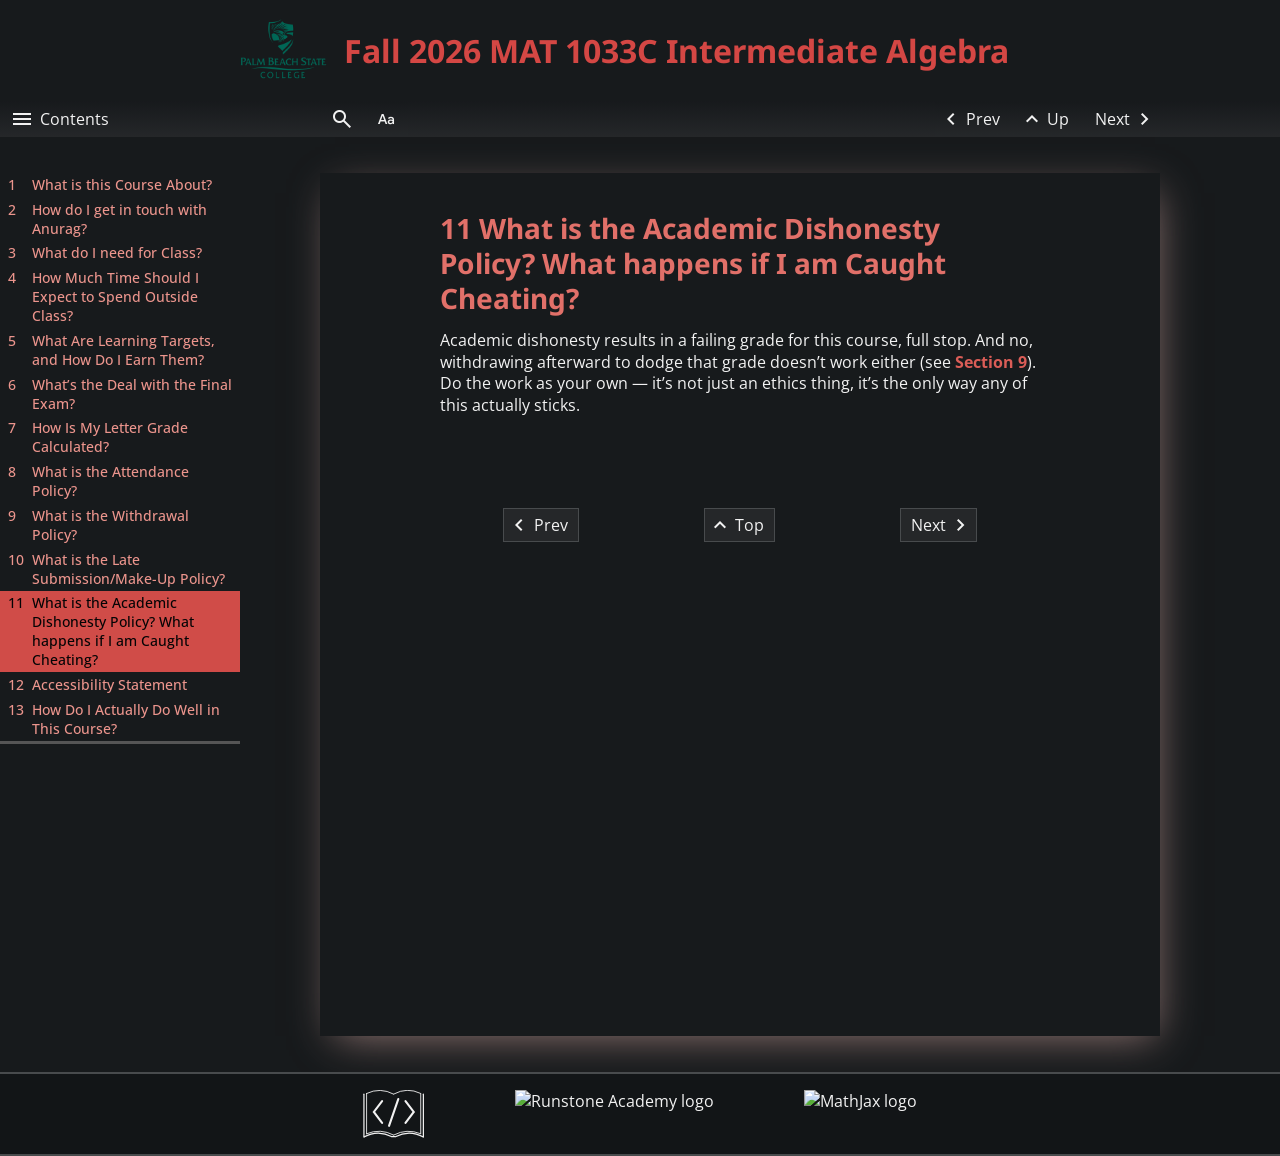
==== commit 683a2d36: "Latest build deployed." ====
--- a/academic-dishonesty-policy.html
+++ b/academic-dishonesty-policy.html
@@ -9,7 +9,7 @@
 <!--******************************************-->
 <!--*  Authored with PreTeXt                 *-->
 <!--*  pretextbook.org                       *-->
-<!--*  Theme: salem                          *-->
+<!--*  Theme: denver                         *-->
 <!--*  Palette:                              *-->
 <!--******************************************-->
 <head xmlns:og="http://ogp.me/ns#" xmlns:book="https://ogp.me/ns/book#">
--- a/_static/pretext/css/theme.css
+++ b/_static/pretext/css/theme.css
@@ -1,3 +1,3 @@
-@charset "UTF-8";@import"https://fonts.googleapis.com/css2?family=Open Sans:ital,wght@0,400..700;1,400..700&display=swap";@import"https://fonts.googleapis.com/css2?family=Noto Sans:ital,wght@0,400..700;1,400..700&display=swap";@import"https://fonts.googleapis.com/css2?family=Inconsolata:ital,wght@0,400..700;1,400..700&display=swap";:root{--base-content-width: 725px;--content-padding: 48px}body{margin:0;min-height:100vh;display:flex;flex-direction:column;align-items:stretch}body.pretext{color:var(--body-text-color);font-family:var(--font-body)}.ptx-page{position:relative;display:flex;flex-grow:1;width:100%}.ptx-main{flex-grow:1;position:relative;max-width:100%;container-name:ptx-main;container-type:inline-size}.ptx-main>.ptx-content{max-width:821px;padding:24px 48px 60px;line-height:var(--ptx-content-line-height, normal);font-size:var(--ptx-content-font-size, inherit);margin-left:auto;margin-right:auto}.worksheet .ptx-main>.ptx-content{max-width:960px}.ptx-page{max-width:1200px;margin-left:auto;margin-right:auto}body.pretext,body.standalone{margin:0;padding:0;font-size:1rem;background:var(--page-color, white)}.ptx-content .print-preview-header{display:none}body.pretext>a.assistive{padding:6px;position:absolute;top:-40px;left:0;color:#fff;border-right:1px solid white;border-bottom:1px solid white;border-bottom-right-radius:8px;background:#bf1722;z-index:10000}body.pretext>a.assistive:focus{top:0;outline:0;transition:top .1s ease-in,background .5s linear}.ptx-content-footer{display:flex;justify-content:space-around;max-width:821px;padding:2em 48px;margin-left:auto;margin-right:auto}.ptx-content-footer .button{font:inherit;display:flex;justify-content:center;align-items:center;padding:0 10px;gap:10px;min-height:34px;color:var(--button-text-color);background-color:var(--button-background);border-width:1px;border-color:var(--button-border-color);border-style:solid;border-radius:2px;white-space:nowrap;overflow:hidden;text-overflow:ellipsis;cursor:pointer;user-select:none}.ptx-content-footer .button:hover:not(.disabled){color:var(--button-hover-text-color);background-color:var(--button-hover-background)}.ptx-content-footer .button:focus-visible{outline:2px solid var(--button-text-color);outline-offset:-2px}.ptx-content-footer .button.disabled{opacity:.4;cursor:not-allowed}.ptx-content-footer .button.hidden{display:none}.ptx-content-footer .button.open{color:var(--button-hover-text-color);background-color:var(--button-hover-background)}.ptx-content-footer .button .icon{margin:0 -7px}body.standalone-page .ptx-page{max-width:1600px}.ptx-masthead{position:relative;background:var(--banner-background);width:100%;display:flex;justify-content:center}.ptx-masthead .ptx-banner{border-top:1px solid transparent;overflow:hidden;padding:10px;border-bottom:none;display:flex;width:100%;align-items:center;max-width:1200px}.ptx-masthead a{color:var(--doc-title-color, #2a5ea4)}.ptx-masthead a:active{color:var(--link-active-text-color)}.ptx-masthead .title-container{font-family:var(--font-headings);font-size:2em;padding-left:9.68px;overflow:hidden;flex:1}.ptx-masthead .title-container .heading{font-weight:700;font-size:100%;line-height:1.25em}.ptx-masthead .title-container .title:has(+.subtitle):after{content:":"}.ptx-masthead .title-container .subtitle{font-weight:400}.ptx-masthead .logo-link{height:5em;display:flex}.ptx-masthead .logo-link img{max-height:100%}.ptx-masthead .logo-link img[src$=".svg"]{height:100%}.ptx-masthead .byline{color:var(--byline-color);font-weight:400;margin:0;font-size:62.5%;min-height:inherit}@media screen and (max-width:800px){.ptx-masthead{border-bottom:1px solid var(--page-border-color)}.ptx-masthead .ptx-banner{padding:10px 28px;display:flex;justify-content:center}.ptx-masthead .logo-link:before{font-size:1rem;margin-top:0}.ptx-masthead .title-container{width:fit-content;flex:unset}.ptx-masthead .title-container .heading{line-height:1em}.ptx-masthead .title-container .heading .subtitle{display:block;font-size:80%;line-height:1em}.ptx-masthead .byline{font-size:50%}}@media screen and (width<=480px){.ptx-masthead .title-container{padding:0;text-align:center;font-size:1em}.ptx-masthead .logo-link,.ptx-masthead .byline{display:none}}:root{--dialog-border-color: var(--page-border-color);--dialog-background: var(--navbar-background);--dialog-shadow-color: var(--primary-color-gray-80);--dialog-text-color: var(--button-text-color)}:root.dark-mode{--dialog-shadow-color: var(--primary-color-black-80)}.ptx-navbar{position:sticky;top:0;height:36px;width:100%;background:var(--navbar-background);border:0;border-top:1px solid var(--page-border-color);border-bottom:1px solid var(--page-border-color);margin:0;z-index:500;overflow:visible;display:flex}.ptx-navbar .ptx-navbar-contents{position:relative;display:flex;flex:1;justify-content:center;align-items:center;max-width:1200px;margin:0 auto}.ptx-navbar .button{font:inherit;display:flex;justify-content:center;align-items:center;padding:0 10px;gap:10px;min-height:34px;color:var(--button-text-color);background-color:var(--button-background);border-width:1px;border-color:var(--button-border-color);border-style:solid;border-radius:0;white-space:nowrap;overflow:hidden;text-overflow:ellipsis;cursor:pointer;user-select:none}.ptx-navbar .button:hover:not(.disabled){color:var(--button-hover-text-color);background-color:var(--button-hover-background)}.ptx-navbar .button:focus-visible{outline:2px solid var(--button-text-color);outline-offset:-2px}.ptx-navbar .button.disabled{opacity:.4;cursor:not-allowed}.ptx-navbar .button.hidden{display:none}.ptx-navbar .button.open{color:var(--button-hover-text-color);background-color:var(--button-hover-background)}.ptx-navbar .button{height:100%;border-width:0}.ptx-navbar .toc-toggle{width:240px;gap:.4em;margin-left:0}.ptx-navbar :is(.treebuttons,.nav-runestone-controls,.nav-other-controls){display:flex}.ptx-navbar .treebuttons{flex:1 1 210px;justify-content:end}.ptx-navbar .nav-runestone-controls{flex:1 1 70px;justify-content:end}.ptx-navbar .ptx-embed-popup{padding:10px;margin-top:36px;border:1px solid var(--dialog-border-color);border-radius:0;background:var(--dialog-background);box-shadow:0 0 5px var(--dialog-shadow-color);color:var(--dialog-text-color)}.ptx-navbar .ptx-embed-popup .ptx-dialog-close-button{font:inherit;display:flex;justify-content:center;align-items:center;padding:0 10px;gap:10px;min-height:34px;color:var(--button-text-color);background-color:var(--button-background);border-width:0;border-color:var(--button-border-color);border-style:solid;border-radius:0;white-space:nowrap;overflow:hidden;text-overflow:ellipsis;cursor:pointer;user-select:none}.ptx-navbar .ptx-embed-popup .ptx-dialog-close-button:hover:not(.disabled){color:var(--button-hover-text-color);background-color:var(--button-hover-background)}.ptx-navbar .ptx-embed-popup .ptx-dialog-close-button:focus-visible{outline:2px solid var(--button-text-color);outline-offset:-2px}.ptx-navbar .ptx-embed-popup .ptx-dialog-close-button.disabled{opacity:.4;cursor:not-allowed}.ptx-navbar .ptx-embed-popup .ptx-dialog-close-button.hidden{display:none}.ptx-navbar .ptx-embed-popup .ptx-dialog-close-button.open{color:var(--button-hover-text-color);background-color:var(--button-hover-background)}.ptx-navbar .ptx-embed-popup .ptx-dialog-topbar{min-height:15px;user-select:none}.ptx-navbar .ptx-embed-popup .heading:is(h2){font-size:1.5em;margin:.5em 0}.ptx-navbar .ptx-embed-popup::backdrop{background:var(--dialog-background);opacity:.6}.ptx-navbar .ptx-embed-popup .ptx-embed-popup-controls{display:flex;gap:10px;align-items:center}.ptx-navbar .ptx-embed-popup .ptx-embed-code-textbox{width:100%;padding:10px;height:5em}.ptx-navbar .ptx-readability-options-popup{padding:10px;margin-top:36px;min-width:16rem;max-width:600px;margin-bottom:.5em;width:90%;border:1px solid var(--dialog-border-color);border-radius:0;background:var(--dialog-background);box-shadow:0 0 5px var(--dialog-shadow-color);color:var(--dialog-text-color)}.ptx-navbar .ptx-readability-options-popup .ptx-dialog-close-button{font:inherit;display:flex;justify-content:center;align-items:center;padding:0 10px;gap:10px;min-height:34px;color:var(--button-text-color);background-color:var(--button-background);border-width:0;border-color:var(--button-border-color);border-style:solid;border-radius:0;white-space:nowrap;overflow:hidden;text-overflow:ellipsis;cursor:pointer;user-select:none}.ptx-navbar .ptx-readability-options-popup .ptx-dialog-close-button:hover:not(.disabled){color:var(--button-hover-text-color);background-color:var(--button-hover-background)}.ptx-navbar .ptx-readability-options-popup .ptx-dialog-close-button:focus-visible{outline:2px solid var(--button-text-color);outline-offset:-2px}.ptx-navbar .ptx-readability-options-popup .ptx-dialog-close-button.disabled{opacity:.4;cursor:not-allowed}.ptx-navbar .ptx-readability-options-popup .ptx-dialog-close-button.hidden{display:none}.ptx-navbar .ptx-readability-options-popup .ptx-dialog-close-button.open{color:var(--button-hover-text-color);background-color:var(--button-hover-background)}.ptx-navbar .ptx-readability-options-popup .ptx-dialog-topbar{min-height:15px;user-select:none}.ptx-navbar .ptx-readability-options-popup .heading:is(h2){font-size:1.5em;margin:.5em 0}.ptx-navbar .ptx-readability-options-popup::backdrop{background:var(--dialog-background);opacity:.6}.ptx-navbar .ptx-readability-options-popup-controls{display:flex;gap:10px;align-items:center;justify-content:space-between;margin-bottom:1.5em;border-bottom:1px solid var(--dialog-border-color)}.ptx-navbar .ptx-readability-options-group{margin:0;display:flex;flex-wrap:wrap;max-width:100%;row-gap:.5em;column-gap:35px}.ptx-navbar .ptx-readability-options-group label{display:flex;gap:.5em;align-items:center;padding-top:.4em;flex-basis:100%;justify-content:flex-start}.ptx-navbar .ptx-readability-options-group input[type=range]{flex:1}.ptx-navbar .ptx-readability-options-group+.ptx-readability-options-group:not(fieldset){margin-top:1.25em}.ptx-navbar .ptx-readability-options-group:is(fieldset){margin-top:1.5em;padding:.5em .75em .75em;border:0;border-top:1px solid var(--dialog-border-color);border-bottom:1px solid var(--dialog-border-color)}.ptx-navbar .ptx-readability-options-group-theme label{flex-basis:auto}.ptx-navbar .ptx-readability-slider-label{justify-content:space-between}.ptx-navbar .treebuttons>*{display:flex;align-items:center;justify-content:center;min-width:75px}.ptx-navbar .treebuttons .icon{margin:0 -7px}.ptx-navbar :is(.index-button) .icon{display:none}.ptx-navbar :is(.runestone-profile,.activecode-toggle,.ptx-search-button,.ptx-calculator-toggle,.ptx-embed-button,.ptx-readability-options-button) .name{clip:rect(1px,1px,1px,1px);clip-path:inset(50%);height:1px;width:1px;margin:-1px;overflow:hidden;padding:0;position:absolute}.ptx-navbar .index-button{min-width:70px}.ptx-navbar .ptx-dropdown-content{display:none;position:absolute;background-color:var(--dropdown-background);min-width:160px;z-index:100;border:1px solid var(--dropdown-border-color);right:0;top:100%;text-align:start;padding:0}.ptx-navbar .ptx-dropdown-content a{display:block;text-decoration:none;color:var(--dropdown-text-color);padding:2px 8px}.ptx-navbar .ptx-dropdown-content a:is(:hover,:focus-visible){background-color:var(--dropdown-hover-background);color:var(--dropdown-hover-text-color)}.ptx-navbar .ptx-dropdown-content ul{list-style:none;padding:0;margin:0}.ptx-navbar .ptx-dropdown-content hr{color:var(--dropdown-border-color);margin:4px 0}.ptx-navbar .ptx-dropdown-content .ptx-dropdown-separator{border-bottom:1px solid var(--dropdown-border-color);margin:4px 0}.ptx-navbar .ptx-dropdown-content.open{display:block}.ptx-navbar .ptx-dropdown-content:is(:hover,:focus-visible,:focus-within){overflow:visible}.ptx-navbar .ptx-dropdown-content:is(:hover,:focus-visible,:focus-within) .dropdown-content{display:block}@media screen and (max-width:800px){.ptx-navbar-contents{gap:1px;background:var(--page-border-color)}.ptx-navbar-contents>.button,.ptx-navbar-contents>:not(dialog)>.button{border-left-width:0;border-right-width:0}.ptx-navbar-contents :is(.treebuttons,.nav-runestone-controls,.nav-other-controls){gap:1px;background:var(--page-border-color)}body.pretext{padding-bottom:36px}.ptx-navbar{position:fixed;inset:auto 0 0;z-index:1100;background:var(--button-border-color);max-width:100vw}.ptx-navbar .ptx-navbar-contents{max-width:100vw}.ptx-navbar .nav-runestone-controls{flex:0}.ptx-navbar .toc-toggle{flex:2 1 100px}.ptx-navbar .treebuttons{flex:3 1 150px}.ptx-navbar .treebuttons>*{flex:1 1;min-width:35px}.ptx-navbar .index-button{display:none}.ptx-navbar .ptx-embed-popup,.ptx-navbar .ptx-readability-options-popup{margin-top:unset;margin-bottom:0;top:auto;bottom:36px}.ptx-navbar .ptx-dropdown-content{top:unset;bottom:36px}.ptx-navbar .ptx-embed-button{display:none}.ptx-navbar :is(.toc-toggle,.previous-button,.up-button,.next-button,.ptx-calculator-toggle,.index-button,.ptx-embed-button,.ptx-readability-options-button) .name{display:none}}.ptx-sidebar{align-self:flex-start}.ptx-sidebar.visible{display:block}.ptx-sidebar.hidden{display:none;height:0}.ptx-toc{--codenumber-pad-left: .3rem;--codenumber-pad-right: .5rem;--toc-indent-first: calc(1rem + var(--codenumber-pad-left) + var(--codenumber-pad-right));--toc-indent-second: calc(1.7rem + var(--codenumber-pad-left) + var(--codenumber-pad-right));--toc-indent-third: calc(2.2rem + var(--codenumber-pad-left) + var(--codenumber-pad-right));background:var(--toc-background);margin:0;font-size:.9rem}.ptx-toc:is(.depth1,.parts.depth2){--codenumber-pad-right: .5rem}.ptx-toc .toc-item-list{margin:0;padding:0;list-style:none;background:var(--tocitem-background)}.ptx-toc .toc-item-list .active{list-style:none}.ptx-toc .toc-item{background-color:var(--tocitem-background);color:var(--toc-text-color);border-color:var(--toc-border-color)}.ptx-toc .toc-item a{color:inherit}.ptx-toc .toc-item.active:not(:has(.toc-item.active)){color:var(--tocitem-active-text-color)!important;background-color:var(--tocitem-active-background)!important;border-color:var(--tocitem-active-border-color)!important}.ptx-toc .toc-item>.toc-title-box>a:is(:hover,:focus){color:var(--tocitem-highlight-text-color);background-color:var(--tocitem-highlight-background);border-color:var(--tocitem-highlight-border-color)}.ptx-toc .toc-title-box{display:flex}.ptx-toc .toc-title-box>.internal{position:relative;display:flex;flex-grow:1;padding:.2em;font-weight:500}.ptx-toc .toc-item-list .toc-item-list .toc-title-box>.internal{font-weight:400}.ptx-toc .codenumber{min-width:var(--toc-indent-first);padding-left:var(--codenumber-pad-left);padding-right:var(--codenumber-pad-right);display:inline-block;text-align:left;flex-grow:0}.ptx-toc .toc-item{color:var(--toclevel1-text-color);background-color:var(--toclevel1-background)}.ptx-toc .toc-item .toc-item{color:var(--toclevel2-text-color);background-color:var(--toclevel2-background)}.ptx-toc .toc-item .toc-item .toc-item{color:var(--toclevel3-text-color);background-color:var(--toclevel3-background)}.book .ptx-toc .toc-chapter .toc-item-list .codenumber,.article .ptx-toc .toc-section .toc-item-list .codenumber,.ptx-toc .toc-backmatter .toc-item-list .codenumber{font-size:80%;padding-top:.16em;min-width:var(--toc-indent-second)}.book .ptx-toc .toc-chapter .toc-item-list .toc-item-list .codenumber,.article .ptx-toc .toc-section .toc-item-list .toc-item-list .codenumber,.ptx-toc .toc-backmatter .toc-item-list .toc-item-list .codenumber{min-width:var(--toc-indent-third);visibility:hidden}.ptx-toc .toc-item-list .toc-item-list .toc-item-list a:is(:hover,:focus)>.codenumber{visibility:visible}.ptx-toc .toc-item .toc-title-box .title{margin-left:var(--toc-indent-first)}.book .ptx-toc .toc-chapter .toc-item-list .title,.article .ptx-toc .toc-section .toc-item-list .title,.ptx-toc .toc-backmatter .toc-item-list .title{margin-left:var(--toc-indent-second)}.book .ptx-toc .toc-chapter .toc-item-list .toc-item-list .title,.article .ptx-toc .toc-section .toc-item-list .toc-item-list .title,.ptx-toc .toc-backmatter .toc-item-list .toc-item-list .title{margin-left:var(--toc-indent-third)}.ptx-toc .toc-item>.toc-title-box .codenumber+.title{margin-left:0!important}.ptx-toc .toc-chapter .toc-item-list .title,.ptx-toc .toc-section .toc-item-list .title,.ptx-toc .toc-backmatter .toc-item-list .toc-item-list .title{font-size:90%}.ptx-toc .toc-chapter .toc-item-list .toc-item-list .title,.ptx-toc .toc-section .toc-item-list .toc-item-list .title,.ptx-toc .toc-backmatter .toc-item-list .toc-item-list .toc-item-list .title{font-style:italic}.ptx-toc.depth0 ul.structural,.ptx-toc.depth1 ul.structural ul.structural,.ptx-toc.depth2 ul.structural ul.structural ul.structural,.ptx-toc.depth3 ul.structural ul.structural ul.structural ul.structural,.ptx-toc.depth4 ul.structural ul.structural ul.structural ul.structural ul.structural{display:none}.ptx-toc.depth1 ul.structural .toc-item.contains-active{background-color:var(--tocitem-active-backgrounde);color:var(--tocitem-active-text-color)}.ptx-toc.depth2 ul.structural ul.structural .toc-item.contains-active{background-color:var(--tocitem-active-background);color:var(--tocitem-active-text-color)}.ptx-toc.focused ul.structural:not(.contains-active)>.toc-item{display:none}.ptx-toc.focused ul.structural:not(.contains-active)>.toc-item.visible{display:block}.ptx-toc.focused ul.structural .toc-item.active>ul.structural>.toc-item{display:block}.ptx-toc.focused ul.structural .toc-item.active>ul.structural>.toc-item.hidden{display:none}.ptx-toc.focused .toc-expander{border:0;padding:2px 5px;background:inherit;color:inherit;display:flex;align-items:center}.ptx-toc.focused .toc-expander .icon{font-size:1.25em;line-height:18px;font-variation-settings:"wght" 200}.ptx-toc.focused .toc-expander:is(:hover){background-color:var(--tocitem-highlight-background);color:var(--tocitem-highlight-text-color)}.ptx-toc.focused .toc-expander:is(:hover) .icon{fill:var(--tocitem-highlight-text-color)}.ptx-toc.focused .toc-item>.toc-title-box>.toc-expander>.icon:before{content:"add"}.ptx-toc.focused .toc-item.expanded>.toc-title-box>.toc-expander>.icon:before{content:"remove"}.ptx-sidebar{position:sticky;width:0;display:none;z-index:200;height:0;top:35px}.ptx-toc{border-right:1px solid var(--toc-border-color);border-bottom:1px solid var(--toc-border-color);max-height:calc(100vh - 200px);overflow-y:auto;background:var(--page-color);width:350px}.ptx-toc>.toc-item-list:first-child>.toc-item:last-child{border-bottom:3px solid var(--toc-border-color)}@media screen and (max-width:800px){.ptx-sidebar{position:fixed;top:unset;height:auto;max-height:80vh;max-width:80vw;bottom:36px;border-right:2px solid var(--toc-border-color);border-top:2px solid var(--toc-border-color)}.ptx-toc{border-top:2px solid var(--toc-border-color);border-bottom:0;max-height:80vh}}.ptx-page-footer{background:var(--footer-background);padding-top:0;border-top:2px solid var(--page-border-color);border-bottom:2px solid var(--page-border-color);display:flex;flex-direction:row;justify-content:center;width:100%;gap:90px;position:relative}.ptx-page-footer>a{margin:1em 0;color:var(--body-text-color)}.ptx-page-footer>a>.logo:first-child{height:3em;width:unset;margin:0}.ptx-page-footer .feedback-link{font:inherit;display:flex;justify-content:center;align-items:center;padding:0 10px;gap:10px;min-height:34px;color:var(--button-text-color);background-color:var(--button-background);border-width:1px;border-color:var(--button-border-color);border-style:solid;border-radius:0;white-space:nowrap;overflow:hidden;text-overflow:ellipsis;cursor:pointer;user-select:none}.ptx-page-footer .feedback-link:hover:not(.disabled){color:var(--button-hover-text-color);background-color:var(--button-hover-background)}.ptx-page-footer .feedback-link:focus-visible{outline:2px solid var(--button-text-color);outline-offset:-2px}.ptx-page-footer .feedback-link.disabled{opacity:.4;cursor:not-allowed}.ptx-page-footer .feedback-link.hidden{display:none}.ptx-page-footer .feedback-link.open{color:var(--button-hover-text-color);background-color:var(--button-hover-background)}@media screen and (max-width:800px){.ptx-page-footer{gap:20px;justify-content:center}.ptx-page-footer>a>.logo:first-child{height:2em}}.ptx-dialog{--button-text-color: var(--dialog-text-color);--button-background: var(--dialog-background)}:root{--page-width: 1100px;--dialog-background: var(--primary-color-white-96);--dialog-text-color: var(--body-text-color)}:root.dark-mode{--dialog-background: var(--content-background)}.standalone-page{--page-width: 1600px}.ptx-masthead .ptx-banner{justify-content:center}.ptx-masthead .title-container{flex:unset}@media screen and (width>800px){.ptx-masthead{max-width:var(--page-width);margin-left:auto;margin-right:auto}}@media screen and (width>1100px){.ptx-masthead{border-left:1px solid var(--page-border-color);border-right:1px solid var(--page-border-color)}}@media screen and (width>800px){.ptx-navbar{max-width:var(--page-width);margin-left:auto;margin-right:auto}}@media screen and (width>1100px){.ptx-navbar{border-left:1px solid var(--page-border-color);border-right:1px solid var(--page-border-color)}}@media screen and (width>800px){.ptx-page{max-width:var(--page-width);margin-left:auto;margin-right:auto}}@media screen and (width>1100px){.ptx-page{border-left:1px solid var(--page-border-color);border-right:1px solid var(--page-border-color)}}.ptx-page-footer{border-bottom:0}@media screen and (width>800px){.ptx-page-footer{max-width:var(--page-width);margin-left:auto;margin-right:auto}}@media screen and (width>1100px){.ptx-page-footer{border-left:1px solid var(--page-border-color);border-right:1px solid var(--page-border-color)}}.ptx-content-footer{justify-content:space-evenly}@container ptx-main (width < 800px){.ptx-page>.ptx-main>.ptx-content{padding-left:20px;padding-right:20px;max-width:765px}}.aside-like>.knowl__link{color:var(--aside-like-link-color);border-bottom-color:var(--aside-like-link-color)}.aside-like>.knowl__content{margin-left:30px;margin-right:30px;border:2px solid var(--aside-like-border-color);background-color:var(--aside-like-body-background)}@media screen and (min-width:1820px){details.aside-like{position:relative;margin-left:-524px;width:300px;right:-524px;float:right;clear:right}.multicolumn details.aside-like{position:relative;margin-left:inherit;width:auto;right:0;float:none;clear:none}details.aside-like>.knowl__content{margin-left:0;margin-right:0;background-color:var(--aside-like-body-background);z-index:100}}.code-box{overflow-x:auto}.code-display{overflow-x:auto;font-family:var(--font-monospace);margin:.5em 0}.console,.program{border:1px solid var(--page-border-color);padding:5px 15px;overflow-x:auto;margin:0;font-family:var(--font-monospace);background:var(--code-background);font-size:.93rem;line-height:1.2}.code-inline{font-family:var(--font-monospace);white-space:pre;color:var(--body-text-color);background:var(--code-inline-background);border-radius:.2em;display:inline-block;overflow-x:auto;max-width:100%;vertical-align:middle;padding:0 .15em;translate:0 -1px;line-height:calc(var(--content-line-height) - .15)}.prompt.unselectable{user-select:none}.code-block{border-left:1px solid #aaa;padding:0 15px 5px;overflow-x:auto;margin-top:0;margin-bottom:0;font-family:var(--font-monospace);background:var(--code-background);font-size:.93rem;line-height:1.2}.code-block:before{content:" ";font-size:50%;border-top:1px solid #aaa;display:block;margin-right:auto;margin-left:-15px;width:3em}@media print{.code-copy{display:none}}:is(.cols2,.cols3,.cols4,.cols5,.cols6){display:flex;flex-wrap:wrap;justify-content:start}.cols2>.exercise-like{min-width:calc(50% - 2em);width:min-content;margin-right:2em}.cols3>.exercise-like{min-width:calc(33.3333333333% - 2em);width:min-content;margin-right:2em}.cols4>.exercise-like{min-width:calc(25% - 2em);width:min-content;margin-right:2em}.cols5>.exercise-like{min-width:calc(20% - 2em);width:min-content;margin-right:2em}.cols6>.exercise-like{min-width:calc(16.6666666667% - 2em);width:min-content;margin-right:2em}.exercise-like>.heading{font-size:inherit}.exercise-like>*:is(.solutions){margin-top:.5em}.exercisegroup .exercise-like{margin-top:1em}.exercisegroup>.heading{font-size:1.1em;line-height:1.05em;margin-top:.75em;display:inline}.exercisegroup>.heading+.introduction{display:inline}.exercisegroup>.heading+.introduction>.para:first-child{display:inline}.exercisegroup .exercisegroup-exercises{margin-top:1em;padding-left:40px}.exercisegroup .conclusion{margin-top:1em}.exercisegroup .conclusion .heading{font-size:inherit}.exercise-like>.exercise-like.task{margin-left:20px}.exercise-wrapper form button:hover{cursor:pointer;background-color:#e0e0ff;border:1px solid #000}.exercise-wrapper form button:active{background-color:#f0f0f0}.exercise-wrapper form button+button{margin-left:.8em}.exercise-wrapper,.exercise-wrapper form,.exercise-wrapper form>div:first-child{display:inline-block;vertical-align:top;width:100%}.knowl .exercise-wrapper,.knowl .exercise-wrapper form,.knowl .exercise-wrapper form>div:first-child{width:100%}.exercise-wrapper>.para:first-child,.exercisegroup .exercise-wrapper>.para:first-child{margin-top:0;display:inline}.heading+.exercise-wrapper{display:inline-block;max-width:95%;width:100%}.cols2 .heading+.exercise-wrapper{width:auto}section.solutions>.heading+.heading{margin-top:.5em}section.solutions>h3.heading,section.solutions section>h3.heading{font-size:1.6em}section.solutions>h4.heading,section.solutions section>h4.heading{font-size:1.45em}section.solutions>h5.heading,section.solutions section>h5.heading{font-size:1.35em}section.solutions>h6.heading,section.solutions section>h6.heading{font-size:1.25em}.sbsgroup>*:not(:first-child){margin-top:1.5em}.sbsrow{display:grid;grid-template-rows:auto auto}.sbspanel{grid-row:1}.sbspanel>.table>figcaption{text-align:center}.sbspanel .tabular{overflow-x:auto;margin-left:auto;margin-right:auto}.sbspanel--top{align-self:start}.sbspanel--middle{align-self:center}.sbspanel--bottom{align-self:end}.sbspanel:has(.figure-like,.table-like),.sbspanel>:is(.figure-like,.table-like){display:contents}.sbspanel>:is(.figure-like,.table-like)>*:first-child{grid-row:1;align-items:start;align-self:start}.sbspanel--top>:is(.figure-like,.table-like)>*:first-child{align-items:start;align-self:start}.sbspanel--middle>:is(.figure-like,.table-like)>*:first-child{align-items:center;align-self:center}.sbspanel--bottom>:is(.figure-like,.table-like)>*:first-child{align-items:end;align-self:end}.sbspanel>:is(.figure-like,.table-like)>*:nth-child(2){margin-top:.5em;grid-row:2;width:100%}.sbspanel:nth-of-type(2) *{grid-column:2}.sbspanel:nth-of-type(3) *{grid-column:3}.sbspanel:nth-of-type(4) *{grid-column:4}.sbspanel:nth-of-type(5) *{grid-column:5}.sbspanel:nth-of-type(6) *{grid-column:6}.sbspanel:nth-of-type(7) *{grid-column:7}.sbspanel:nth-of-type(8) *{grid-column:8}.sbspanel:nth-of-type(9) *{grid-column:9}.sbspanel:nth-of-type(10) *{grid-column:10}.discussion-like>.heading:first-child{display:inline;line-height:initial;border-bottom:0}.discussion-like>.heading:first-child:after{content:"\2009"}.discussion-like>.heading:first-child+:is(.para,.para.logical,.introduction){display:inline}.discussion-like>.heading:first-child+:is(.para,.para.logical,.introduction)>.para:first-child{display:inline}.discussion-like>.heading:first-child+:is(.para,.para.logical,.introduction)>.para.logical:first-child>.para:first-child{display:inline}.discussion-like>.heading :after{content:"\2009"}.discussion-like>.heading+.para{display:inline}.discussion-like>.heading .space,.discussion-like>.heading .codenumber,.discussion-like>.heading .period{display:none}.discussion-like>.heading .type:after{content:". "}.source-view__link,.knowl__link{cursor:pointer;margin-left:.1em;margin-right:.1em;color:var(--knowl-link-color);border-bottom:1px dotted var(--knowl-link-color)}.source-view{margin:.5em 0}summary.source-view__link,summary.knowl__link{display:list-item inline}.source-view__link>*,.knowl__link>*{display:inline}.source-view__link:is(:hover,:focus,[open]),.knowl__link:is(:hover,:focus,[open]){background-color:var(--knowl-background);border-bottom-color:transparent}.source-view__content{margin:.2em 0}.knowl__content{margin:.75em 0;border:1px solid var(--knowl-border-color);border-radius:2px;padding:12px;background-color:var(--knowl-background)}.knowl__content .incontext{display:block;font-size:85%;text-align:right}.knowl__content .knowl__content{background-color:var(--knowl-nested-1-background)}.knowl__content .knowl__content .knowl__content{background-color:var(--knowl-nested-2-background)}.knowl__content .knowl__content .knowl__content .knowl__content{background-color:var(--knowl-nested-3-background)}.knowl__content .knowl__content .knowl__content .knowl__content .knowl__content{background-color:var(--knowl-nested-4-background)}.knowl__content>figure{margin-left:0;margin-right:0}.remark-like:not(.knowl__content,.born-hidden-knowl){padding:10px 10px 10px 15px;border-left:4px solid var(--remark-like-border-color);background-color:var(--remark-like-body-background);border-radius:4px}.remark-like:not(.knowl__content,.born-hidden-knowl)>.heading:first-child{margin-top:0}.assemblage-like:not(.knowl__content,.born-hidden-knowl){border:2px solid var(--assemblage-like-border-color);background-color:var(--assemblage-like-body-background);padding:10px;border-radius:2px}.assemblage-like:not(.knowl__content,.born-hidden-knowl)>.heading:first-child{display:block;color:var(--block-head-color);margin-bottom:.5em}.assemblage-like:not(.knowl__content,.born-hidden-knowl)>*:first-child{margin-top:0}.ptx-content:not(:has(>.worksheet)) .conclusion:not(.ptx-runestone-container *):not(.knowl__content,.born-hidden-knowl),.ptx-content:not(:has(>.worksheet)) .goal-like:not(.ptx-runestone-container *):not(.knowl__content,.born-hidden-knowl){border:3px solid var(--goal-like-border-color);background-color:var(--goal-like-body-background);padding:20px;padding-top:calc(20px + .25ex);margin-top:2.5em!important}.ptx-content:not(:has(>.worksheet)) .conclusion:not(.ptx-runestone-container *):not(.knowl__content,.born-hidden-knowl)>.heading:first-child,.ptx-content:not(:has(>.worksheet)) .goal-like:not(.ptx-runestone-container *):not(.knowl__content,.born-hidden-knowl)>.heading:first-child{background-color:var(--goal-like-border-color);display:block;color:#fff;margin-bottom:.5em;padding:5px 10px;margin-top:calc(-25px - 1.65ex);width:fit-content;border:0}.ptx-content:not(:has(>.worksheet)) .conclusion:not(.ptx-runestone-container *):not(.knowl__content,.born-hidden-knowl)>.heading:first-child:after,.ptx-content:not(:has(>.worksheet)) .goal-like:not(.ptx-runestone-container *):not(.knowl__content,.born-hidden-knowl)>.heading:first-child:after{display:none}.knowl__content *:first-child .ptx-content:not(:has(>.worksheet)) .conclusion:not(.ptx-runestone-container *),.knowl__content *:first-child .ptx-content:not(:has(>.worksheet)) .goal-like:not(.ptx-runestone-container *){margin-top:1em}.ptx-content:has(>.worksheet) .goal-like{margin-top:1.5em}.theorem-like:not(.knowl__content,.born-hidden-knowl){border-left:1px solid var(--theorem-like-border-color);border-bottom:1px solid var(--theorem-like-border-color);background-color:var(--content-background-background);padding:0 0 12px 12px;border-bottom-left-radius:2px}.theorem-like:not(.knowl__content,.born-hidden-knowl)>.heading:first-child{background-color:var(--theorem-like-border-color);display:inline-block;color:#fff;padding:5px 10px;margin-left:-12px;margin-top:0;border-top-right-radius:2px;border-bottom-right-radius:2px}.theorem-like:not(.knowl__content,.born-hidden-knowl)>.heading:first-child:after{display:none}.theorem-like:not(.knowl__content,.born-hidden-knowl)>.heading:first-child{margin-bottom:12px}.theorem-like:not(.knowl__content,.born-hidden-knowl)>.heading:first-child+*{margin-top:0}.definition-like:not(.knowl__content,.born-hidden-knowl){border-left:1px solid var(--definition-like-border-color);border-bottom:1px solid var(--definition-like-border-color);background-color:var(--content-background-background);padding:0 0 12px 12px;border-bottom-left-radius:2px}.definition-like:not(.knowl__content,.born-hidden-knowl)>.heading:first-child{background-color:var(--definition-like-border-color);display:inline-block;color:#fff;padding:5px 10px;margin-left:-12px;margin-top:0;border-top-right-radius:2px;border-bottom-right-radius:2px}.definition-like:not(.knowl__content,.born-hidden-knowl)>.heading:first-child:after{display:none}.definition-like:not(.knowl__content,.born-hidden-knowl)>.heading:first-child{margin-bottom:12px}.definition-like:not(.knowl__content,.born-hidden-knowl)>.heading:first-child+*{margin-top:0}.example-like:not(.knowl__content,.born-hidden-knowl){border-left:1px solid var(--example-like-border-color);border-bottom:1px solid var(--example-like-border-color);background-color:var(--content-background-background);padding:0 0 12px 12px;border-bottom-left-radius:2px}.example-like:not(.knowl__content,.born-hidden-knowl)>.heading:first-child{background-color:var(--example-like-border-color);display:inline-block;color:#fff;padding:5px 10px;margin-left:-12px;margin-top:0;border-top-right-radius:2px;border-bottom-right-radius:2px}.example-like:not(.knowl__content,.born-hidden-knowl)>.heading:first-child:after{display:none}.example-like:not(.knowl__content,.born-hidden-knowl)>.heading:first-child{margin-bottom:12px}.example-like:not(.knowl__content,.born-hidden-knowl)>.heading:first-child+*{margin-top:0}.project-like:not(.knowl__content,.born-hidden-knowl){border-left:1px solid var(--project-like-border-color);border-bottom:1px solid var(--project-like-border-color);background-color:var(--content-background-background);padding:0 0 12px 12px;border-bottom-left-radius:2px}.project-like:not(.knowl__content,.born-hidden-knowl)>.heading:first-child{background-color:var(--project-like-border-color);display:inline-block;color:#fff;padding:5px 10px;margin-left:-12px;margin-top:0;border-top-right-radius:2px;border-bottom-right-radius:2px}.project-like:not(.knowl__content,.born-hidden-knowl)>.heading:first-child:after{display:none}.project-like:not(.knowl__content,.born-hidden-knowl)>.heading:first-child{margin-bottom:12px}.project-like:not(.knowl__content,.born-hidden-knowl)>.heading:first-child+*{margin-top:0}.computation-like:not(.knowl__content,.born-hidden-knowl){border-left:1px solid var(--computation-like-border-color);border-bottom:1px solid var(--computation-like-border-color);background-color:var(--content-background-background);padding:0 0 12px 12px;border-bottom-left-radius:2px}.computation-like:not(.knowl__content,.born-hidden-knowl)>.heading:first-child{background-color:var(--computation-like-border-color);display:inline-block;color:#fff;padding:5px 10px;margin-left:-12px;margin-top:0;border-top-right-radius:2px;border-bottom-right-radius:2px}.computation-like:not(.knowl__content,.born-hidden-knowl)>.heading:first-child:after{display:none}.computation-like:not(.knowl__content,.born-hidden-knowl)>.heading:first-child{margin-bottom:12px}.computation-like:not(.knowl__content,.born-hidden-knowl)>.heading:first-child+*{margin-top:0}.proof-like:not(.knowl__content,.born-hidden-knowl){border-left:1px solid var(--proof-like-border-color);border-bottom:1px solid var(--proof-like-border-color);background-color:var(--content-background-background);padding:0 0 12px 12px;border-bottom-left-radius:2px}.proof-like:not(.knowl__content,.born-hidden-knowl)>.heading:first-child{background-color:var(--proof-like-border-color);display:inline-block;color:#fff;padding:5px 10px;margin-left:-12px;margin-top:0;border-top-right-radius:2px;border-bottom-right-radius:2px}.proof-like:not(.knowl__content,.born-hidden-knowl)>.heading:first-child:after{display:none}.proof-like:not(.knowl__content,.born-hidden-knowl)>.heading:first-child{margin-bottom:12px}.proof-like:not(.knowl__content,.born-hidden-knowl)>.heading:first-child+*{margin-top:0}.ptx-content:not(:has(>.worksheet)) .exercise-like:not(.knowl__content,.born-hidden-knowl){border-left:1px solid var(--exercise-like-border-color);border-bottom:1px solid var(--exercise-like-border-color);background-color:var(--content-background-background);padding:0 0 12px 12px;border-bottom-left-radius:2px}.ptx-content:not(:has(>.worksheet)) .exercise-like:not(.knowl__content,.born-hidden-knowl)>.heading:first-child{background-color:var(--exercise-like-border-color);display:inline-block;color:#fff;padding:5px 10px;margin-left:-12px;margin-top:0;border-top-right-radius:2px;border-bottom-right-radius:2px}.ptx-content:not(:has(>.worksheet)) .exercise-like:not(.knowl__content,.born-hidden-knowl)>.heading:first-child:after{display:none}.ptx-content:not(:has(>.worksheet)) .exercise-like:not(.knowl__content,.born-hidden-knowl)>.heading:first-child{margin-bottom:12px}.ptx-content:not(:has(>.worksheet)) .exercise-like:not(.knowl__content,.born-hidden-knowl)>.heading:first-child+*{margin-top:0}.ptx-content:has(>.worksheet) .exercise-like>.heading:first-child{display:inline;line-height:initial;border-bottom:0}.ptx-content:has(>.worksheet) .exercise-like>.heading:first-child:after{content:"\2009"}.ptx-content:has(>.worksheet) .exercise-like>.heading:first-child+:is(.para,.para.logical,.introduction){display:inline}.ptx-content:has(>.worksheet) .exercise-like>.heading:first-child+:is(.para,.para.logical,.introduction)>.para:first-child{display:inline}.ptx-content:has(>.worksheet) .exercise-like>.heading:first-child+:is(.para,.para.logical,.introduction)>.para.logical:first-child>.para:first-child{display:inline}*{box-sizing:border-box}.ptx-content{--content-line-height: 1.35}@layer spacing{:is(section,article,.knowl__content,.introduction,.conclusion)>*:not(:first-child){margin-top:1.5em}:is(section,article,.knowl__content,.introduction,.conclusion)>.para+.para{margin-top:1em}.ptx-content :is(ul,td,li,dd,.blockquote,.sbspanel,.para.logical)>*:not(:first-child){margin-top:.5em}}ol.no-marker,ul.no-marker,li.no-marker{list-style-type:none}ol.decimal{list-style-type:decimal}ol.lower-alpha{list-style-type:lower-alpha}ol.lower-alpha-level-1>li::marker{content:"(" counter(list-item,lower-alpha) ") "}ol.upper-alpha{list-style-type:upper-alpha}ol.lower-roman{list-style-type:lower-roman}ol.upper-roman{list-style-type:upper-roman}ul.disc{list-style-type:disc}ul.square{list-style-type:square}ul.circle{list-style-type:circle}dl:is(.description-list,.glossary){margin:0}dl:is(.description-list,.glossary) dt{font-weight:700;max-width:55ex}dl:is(.description-list,.glossary) dd:after{content:"";display:block;clear:both}.para>dl:is(.description-list){margin-top:.5em;margin-bottom:.5em}dl.glossary dt{margin-top:1.25em}dl.glossary dt:first-of-type{margin-top:0}dl.glossary dd{margin-left:5ex}dl.description-list dt,dl.description-list dd{margin-top:1em}dl.description-list dt:first-of-type,dl.description-list dd:first-of-type{margin-top:0}dl.description-list dt{float:left;clear:both;text-align:right;width:18ex;margin-right:1ex}dl.description-list dd{margin-left:22ex}dl.description-list.narrow dt{width:11ex}dl.description-list.narrow dd{margin-left:15ex}dl.description-list.wide dt{width:25ex}dl.description-list.wide dd{margin-left:29ex}dl.description-list dt:first-of-type{clear:none}.description-list+*{clear:both}dl.description-list dl dt{width:8ex}dl.description-list dd dd{margin-left:18ex}dl.description-list dl dd{margin-left:12ex}@media screen and (max-width:480px){dl.description-list dt,dl.description-list.narrow dt{float:none;margin-left:0;text-align:left;width:25ex}dl.description-list dd,dl.description-list.narrow dd,dl.description-list.wide dd{margin-top:.5em;margin-left:3em;max-width:calc(100% - 3em)}}.cols2>li{min-width:calc(50% - 2em);width:min-content;margin-right:2em}.cols3>li{min-width:calc(33.3333333333% - 2em);width:min-content;margin-right:2em}.cols4>li{min-width:calc(25% - 2em);width:min-content;margin-right:2em}.cols5>li{min-width:calc(20% - 2em);width:min-content;margin-right:2em}.cols6>li{min-width:calc(16.6666666667% - 2em);width:min-content;margin-right:2em}.ptx-content li{margin-top:.5em}.ptx-content li .li--heading-title{font-size:100%;font-weight:400;font-style:italic}.para>:is(ol,ul){margin-top:.5em;margin-bottom:.5em}ol>li{padding-left:.25em}.fillin{display:inline-block;border:none;border-width:1px;margin-right:.1em;margin-left:.1em;margin-bottom:-.25em}.fillin.underline{border-bottom-style:solid;border-width:1px}.fillin.box{outline:1px solid var(--body-text-color);height:1.3em}.fillin.shade{background-color:var(--fillin-background-color, #eee);height:1.3em}:root.dark-mode{--fillin-background-color: #444}.heading:is(h1,h2,h3,h4,h5,h6){margin:0;font-size:unset}.heading{line-height:1.1;font-family:var(--font-headings);font-weight:700;margin-top:0;margin-bottom:0}section>.heading{font-size:1.75em;color:var(--body-title-color);line-height:1.25em;margin-top:2.5em;margin-bottom:.5em}section>.heading+*{margin-top:.5em}.ptx-content>section>.heading{margin-top:.5em}section section>.heading{font-size:1.5em;margin-top:2em}section section section>.heading{font-size:1.4em;margin-top:2em}article>.heading{font-size:1.25em;margin-top:1.5em}article>.heading+*{margin-top:.5em}.paragraphs>.heading{font-size:1.125em}:is(section,article)>.heading+:is(section,article)>.heading{margin-top:.5em}@media screen and (max-width:480px){section>.heading{font-size:1.5em;line-height:1.33em;margin-top:1em}section section>.heading{font-size:1.3em;line-height:1.15em}section section section>.heading{font-size:1.15em;line-height:1em}}.heading.hide-type>.type{display:none}a{color:var(--link-text-color);text-decoration:none}a:hover,a:focus{text-decoration:none}a[href^="mailto:"]{white-space:pre}.ptx-content a.internal{color:var(--link-text-color);font-weight:700}.ptx-content a.external{color:var(--link-alt-text-color);font-weight:700}.ptx-content a.internal:hover,.ptx-content a.internal:hover *,.ptx-content a.internal:focus,.ptx-content a.internal:focus *{color:var(--link-active-text-color);background-color:var(--link-active-background);font-weight:700}.ptx-content a.external:hover,.ptx-content a.external:hover *,.ptx-content a.external:focus,.ptx-content a.external:focus *{color:var(--link-alt-active-text-color);background-color:var(--link-alt-active-background);font-weight:700}.ptx-content table{border-spacing:0;border-collapse:collapse}.ptx-content td{padding:2px 5px;font-size:90%}.ptx-content td img{max-width:200px;margin-right:30px}.ptx-content th{padding:2px 5px}.ptx-content th .lines{white-space:nowrap}.ptx-content th.l{text-align:left}.ptx-content th.c{text-align:center}.ptx-content th.r{text-align:right}.ptx-content th.j{text-align:justify}.ptx-content th.t{vertical-align:top}.ptx-content th.b{vertical-align:bottom}.ptx-content th.m{vertical-align:middle}.ptx-content th.l0{border-left:none}.ptx-content th.l1{border-left:1px solid var(--body-text-color)}.ptx-content th.l2{border-left:2px solid var(--body-text-color)}.ptx-content th.l3{border-left:3px solid var(--body-text-color)}.ptx-content th.r0{border-right:none}.ptx-content th.r1{border-right:1px solid var(--body-text-color)}.ptx-content th.r2{border-right:2px solid var(--body-text-color)}.ptx-content th.r3{border-right:3px solid var(--body-text-color)}.ptx-content th.t0{border-top:none}.ptx-content th.t1{border-top:1px solid var(--body-text-color)}.ptx-content th.t2{border-top:2px solid var(--body-text-color)}.ptx-content th.t3{border-top:3px solid var(--body-text-color)}.ptx-content th.b0{border-bottom:none}.ptx-content th.b1{border-bottom:1px solid var(--body-text-color)}.ptx-content th.b2{border-bottom:2px solid var(--body-text-color)}.ptx-content th.b3{border-bottom:3px solid var(--body-text-color)}.ptx-content td .lines{white-space:nowrap}.ptx-content td.l{text-align:left}.ptx-content td.c{text-align:center}.ptx-content td.r{text-align:right}.ptx-content td.j{text-align:justify}.ptx-content td.t{vertical-align:top}.ptx-content td.b{vertical-align:bottom}.ptx-content td.m{vertical-align:middle}.ptx-content td.l0{border-left:none}.ptx-content td.l1{border-left:1px solid var(--body-text-color)}.ptx-content td.l2{border-left:2px solid var(--body-text-color)}.ptx-content td.l3{border-left:3px solid var(--body-text-color)}.ptx-content td.r0{border-right:none}.ptx-content td.r1{border-right:1px solid var(--body-text-color)}.ptx-content td.r2{border-right:2px solid var(--body-text-color)}.ptx-content td.r3{border-right:3px solid var(--body-text-color)}.ptx-content td.t0{border-top:none}.ptx-content td.t1{border-top:1px solid var(--body-text-color)}.ptx-content td.t2{border-top:2px solid var(--body-text-color)}.ptx-content td.t3{border-top:3px solid var(--body-text-color)}.ptx-content td.b0{border-bottom:none}.ptx-content td.b1{border-bottom:1px solid var(--body-text-color)}.ptx-content td.b2{border-bottom:2px solid var(--body-text-color)}.ptx-content td.b3{border-bottom:3px solid var(--body-text-color)}.ptx-content th.r0.l0,.ptx-content td.r0.l0{padding-left:.8em;padding-right:.8em}.ptx-content tr.header-vertical th{writing-mode:vertical-rl;transform:rotate(180deg);padding-top:5px}.ptx-content .center table{text-align:center;margin-left:auto;margin-right:auto}.tabular-box{margin-top:.5em;overflow-x:auto;overflow-y:hidden}.tabular-box.natural-width table{margin-left:auto;margin-right:auto}table.notation-list tr th{text-align:left;margin-left:1em}table.notation-list tr td{text-align:left;vertical-align:top}.frontmatter>.heading{display:block;text-align:center}.frontmatter>.heading .title,.frontmatter .book>.heading .title{font-size:1.3em}.frontmatter>.heading .subtitle,.frontmatter .book>.heading .subtitle{display:block;font-weight:400;color:var(--byline-color);font-size:.875em;line-height:1.42857em;margin-top:.35714em}.frontmatter>.para:first-of-type{margin-top:4em}.frontmatter>.author,.frontmatter>.credit{margin-top:2em;text-align:center}.frontmatter .author:first-of-type{margin-top:4em}.frontmatter>.author .author-name{font-size:120%}.frontmatter .date{display:block;margin-top:2em;text-align:center}.frontmatter .credit .title{font-size:1em}.frontmatter .credit .author{font-size:.9em;margin-top:.75em}.frontmatter .author-info{font-size:90%}.frontmatter .summary-links{margin-top:4em}.frontmatter .abstract{margin:4em 2em}.frontmatter .keywords,.frontmatter .support{margin-top:2em}.frontmatter .abstract>.title,.frontmatter .keywords>.title,.frontmatter .support>.title{font-size:1.125em;font-weight:600;line-height:1.125em;display:inline}.frontmatter .abstract>.title:after,.frontmatter .keywords>.title:after,.frontmatter .support>.title:after{content:".\2009\2009\2009"}.frontmatter .abstract>.title+.para,.frontmatter .keywords>.title+.para,.frontmatter .support>.title+.para{display:inline}.frontmatter .colophon .copyright,.frontmatter .colophon .license{margin-top:2.5em}.ptx-content .summary-links{font-family:var(--font-headings);display:block;margin-top:1em}.ptx-content .summary-links a{color:var(--summary-link-text-color);background:var(--summary-link-background);font-size:1.5em;line-height:1.25em;padding:10px 60px 10px 20px;border-radius:3px;position:relative;display:block;font-weight:unset}.ptx-content .summary-links a .title{font-style:normal}.ptx-content .summary-links a .codenumber{margin-right:.41667em}.ptx-content .summary-links a:after{right:.83333em;content:"";position:absolute;top:50%;margin-top:-.4em;width:0;height:0;border-top:.4em solid transparent;border-bottom:.4em solid transparent;border-left:.4em solid var(--summary-link-text-color)}.ptx-content .summary-links a:hover,.ptx-content .summary-links a:hover *{color:var(--summary-link-hover-text-color);background:var(--summary-link-hover-background)}.ptx-content .summary-links a:hover .title{font-weight:400}.ptx-content .summary-links a:hover:after{border-left:.4em solid var(--summary-link-hover-text-color)}.ptx-content .summary-links ul{list-style-type:none;padding:0;margin-top:0}.ptx-content .summary-links li{margin-top:5px}@media screen and (width<=480px){.ptx-content .summary-links a{font-size:100%;line-height:1.25em}}.ptx-footnote{display:inline-block;position:relative}.ptx-footnote[open]{display:contents}.ptx-footnote[open] .ptx-footnote__number:before{font-size:smaller;content:"[x]";visibility:visible;vertical-align:super}.ptx-footnote[open] .ptx-footnote__number sup{display:none}.ptx-footnote__number{display:inline-block;cursor:pointer;min-width:1em}.ptx-footnote__number::marker{content:""}.ptx-footnote__contents{display:block;font-style:italic;background:var(--knowl-background);border-radius:0;padding:8px;margin:4px auto;width:fit-content;max-width:calc(100% - 60px);border:2px solid var(--knowl-border-color);color:var(--body-text-color);font-weight:400;font-size:var(1rem)}.navbar .indexnav{position:absolute;top:46px;right:0}.mininav{float:left;padding-top:.7ex;padding-left:1ex}.indexjump{margin-left:1.5ex;margin-top:.2ex;padding-top:0;float:left;line-height:.95}.indexjump a{padding-left:2.5px;padding-right:.5px;width:2.5ex;margin-right:-1px;color:inherit;font-size:80%;text-align:center}.indexjump a:after{content:"";display:inline-block}.indexjump a:nth-of-type(14){padding-left:1.8ex}.indexjump a:last-child{padding-right:10px}.indexjump a:hover{background:var(--activated-content-bg)}.indexitem{margin-top:4px}.subindexitem{margin-left:2em;font-size:95%;margin-top:-1px}.subsubindexitem{margin-left:3.5em;font-size:95%;margin-top:-1px}.indexknowl{margin-left:.11em}em+.indexknowl{margin-left:-.25em}.indexknowl a{margin-left:2em}.indexitem .see,.subindexitem .see,.subsubindexitem .see,.indexitem .seealso,.subindexitem .seealso,.subsubindexitem .seealso{margin-left:1em;margin-right:0}.indexitem .see em,.subindexitem .see em,.subsubindexitem .see em,.indexitem .seealso em,.subindexitem .seealso em,.subsubindexitem .seealso em{margin-right:.25em;font-style:italic}.indexitem .see+.see,.subindexitem .see+.see,.subsubindexitem .see+.see,.indexitem .seealso+.seealso,.subindexitem .seealso+.seealso,.subsubindexitem .seealso+.seealso{margin-left:0;margin-right:0}.indexitem .indexknowl{font-size:90%}.indexitem [data-knowl],.subindexitem [data-knowl],.indexitem [data-knowl]:hover{padding-right:2px;padding-left:2px}.indexknowl [data-knowl]:hover,.indexknowl .active[data-knowl]{margin-left:2em}.subindexitem .indexknowl,.subsubindexitem .indexknowl{font-size:95%}.indexletter{margin-top:1.5em}.image-box,.audio-box,.video-box,.asymptote-box{position:relative}.image-box .asymptote-box iframe.asymptote,iframe.asymptote,.video-box .video,.video-box .video-poster{position:absolute;top:0;left:0;width:100%;height:100%}.image-box img,img.contained{width:100%}.asymptote-fullsize-link{text-align:center;font-size:.9em}.ptx-content img,.ptx-content svg{background:var(--ptx-image-bg)}.mermaid>svg{background:none}.image-description summary{list-style:none;cursor:pointer}.image-archive{margin:.75em auto 0;font-family:var(--font-monospace);justify-content:center;display:flex;gap:.5em}.image-box>img:not(.mag_popup){cursor:zoom-in}img.mag_popup{border:1px solid #666;box-shadow:4px 6px 4px #999;cursor:zoom-out}.mag_popup_container{background:var(--content-background);width:100%;position:absolute;z-index:1001;overflow-x:visible}.audio{width:100%}.video-poster{cursor:pointer}figure{clear:both;position:relative;margin-left:0;margin-right:0}figcaption{margin-left:auto;margin-right:auto;margin-top:.5em}figcaption code.code-inline{white-space:pre}figcaption .codenumber,figcaption .type{font-weight:700}figcaption .codenumber:after,figcaption .type:last-of-type:after{content:"\2002"}figcaption .para:first-of-type{display:inline}figure.table-like{margin-left:30px;margin-right:30px}figure.table-like .list{margin-right:0}@media(max-width<=943px){.figure-like{overflow-x:auto}}.poem{display:table;margin:0 auto;width:auto;max-width:90%}.poem>.heading{display:block;text-align:center}section article.poem>.heading:after{content:""}.poem>.heading>.title{font-weight:700;font-size:1.2em;line-height:1.2em}.poem .author{font-style:italic;margin-top:.75em}.poem .author.left{text-align:left}.poem .author.center{text-align:center}.poem .author.right{text-align:right}.poem .stanza>.heading{text-align:center;font-weight:700;font-size:1em;line-height:1em}.poem .stanza+.stanza{margin-top:1em}.poem .heading+.stanza{margin-top:.2em}.poem .heading+.line{margin-top:.2em}.poem .line.left{text-align:left;margin-left:4em;text-indent:-4em}.poem .line.center{text-align:center}.poem .line.right{text-align:right}.poem .tab{margin-left:2em}pre[class*=language-]{margin:0;overflow:auto;border:1px solid #e1e1e1}:not(pre)>code[class*=language-]{padding:.1em;border-radius:.3em;white-space:normal}code[class*=language-],pre[class*=language-]{color:#000;background:var(--code-background);text-shadow:none;font-family:var(--font-monospace);text-align:left;white-space:pre;word-spacing:normal;word-break:normal;word-wrap:normal;line-height:1.2;tab-size:4;hyphens:none}code[class*=language-].code-inline,pre[class*=language-].code-inline{padding:0 .15em;translate:0 -1px;line-height:calc(var(--content-line-height) - .15);border:1px solid color-mix(in oklab,var(--code-inline-background) 50%,#888)}code[class*=language-]::selection,code[class*=language-] ::selection,pre[class*=language-]::selection,pre[class*=language-] ::selection{background:#b3d4fc}code[class*=language-] .token:is(.comment,.prolog,.doctype,.cdata),pre[class*=language-] .token:is(.comment,.prolog,.doctype,.cdata){color:#2a9716}code[class*=language-] .token.punctuation,pre[class*=language-] .token.punctuation{color:#000}code[class*=language-] .token.namespace,pre[class*=language-] .token.namespace{opacity:.9}code[class*=language-] .token:is(.property,.tag,.boolean,.number,.constant,.symbol,.deleted),pre[class*=language-] .token:is(.property,.tag,.boolean,.number,.constant,.symbol,.deleted){color:#29780f}code[class*=language-] .token:is(.selector,.attr-name,.string,.char,.builtin,.regex,.inserted),pre[class*=language-] .token:is(.selector,.attr-name,.string,.char,.builtin,.regex,.inserted){color:#a11}code[class*=language-] .token:is(.operator,.entity,.url),pre[class*=language-] .token:is(.operator,.entity,.url){color:#000;background:none}code[class*=language-] .token:is(.atrule,.attr-value,.keyword),pre[class*=language-] .token:is(.atrule,.attr-value,.keyword){color:#0679b7}code[class*=language-] .token.function,code[class*=language-] .token.class-name,pre[class*=language-] .token.function,pre[class*=language-] .token.class-name{color:#30a}code[class*=language-] .token.important,code[class*=language-] .token.variable,pre[class*=language-] .token.important,pre[class*=language-] .token.variable{color:#000}code[class*=language-] .token.important,code[class*=language-] .token.bold,pre[class*=language-] .token.important,pre[class*=language-] .token.bold{font-weight:700}code[class*=language-] .token.italic,pre[class*=language-] .token.italic{font-style:italic}code[class*=language-] .token.entity,pre[class*=language-] .token.entity{cursor:help}code[class*=language-].line-numbers,pre[class*=language-].line-numbers{position:relative;padding-left:3.8em;counter-reset:linenumber;overflow:auto}code[class*=language-].line-numbers>code,pre[class*=language-].line-numbers>code{position:relative;white-space:inherit}code[class*=language-].line-numbers .line-numbers-rows,pre[class*=language-].line-numbers .line-numbers-rows{position:absolute;pointer-events:none;top:0;font-size:100%;left:-3.8em;width:3em;letter-spacing:-1px;border-right:1px solid #999;user-select:none}code[class*=language-].line-numbers .line-numbers-rows>span,pre[class*=language-].line-numbers .line-numbers-rows>span{display:block;counter-increment:linenumber}code[class*=language-].line-numbers .line-numbers-rows>span:before,pre[class*=language-].line-numbers .line-numbers-rows>span:before{content:counter(linenumber);color:#999;display:block;padding-right:.8em;text-align:right}code[class*=language-] .line-highlight,pre[class*=language-] .line-highlight{position:absolute;margin-top:4px;left:0;right:0;padding:inherit 0;font-size:inherit;background:#997a6614;pointer-events:none;line-height:inherit;white-space:pre}:root.dark-mode pre[class*=language-]{border:1px solid #3d3d3d}:root.dark-mode code[class*=language-],:root.dark-mode pre[class*=language-]{color:#fff;background:#141414}:root.dark-mode code[class*=language-]::selection,:root.dark-mode code[class*=language-] ::selection,:root.dark-mode pre[class*=language-]::selection,:root.dark-mode pre[class*=language-] ::selection{background:#27292a}:root.dark-mode code[class*=language-] .token,:root.dark-mode pre[class*=language-] .token{position:relative;z-index:1}:root.dark-mode code[class*=language-] .token:is(.comment,.prolog,.doctype,.cdata),:root.dark-mode pre[class*=language-] .token:is(.comment,.prolog,.doctype,.cdata){color:#68a950}:root.dark-mode code[class*=language-] .token.punctuation,:root.dark-mode pre[class*=language-] .token.punctuation{color:#fff;opacity:1}:root.dark-mode code[class*=language-] .token.namespace,:root.dark-mode pre[class*=language-] .token.namespace{opacity:.9}:root.dark-mode code[class*=language-] .token:is(.property,.tag,.boolean,.number,.constant,.symbol,.deleted),:root.dark-mode pre[class*=language-] .token:is(.property,.tag,.boolean,.number,.constant,.symbol,.deleted){color:#abc792}:root.dark-mode code[class*=language-] .token:is(.selector,.attr-name,.string,.char,.builtin,.regex,.inserted),:root.dark-mode pre[class*=language-] .token:is(.selector,.attr-name,.string,.char,.builtin,.regex,.inserted){color:#ca9147}:root.dark-mode code[class*=language-] .token:is(.operator,.entity,.url),:root.dark-mode pre[class*=language-] .token:is(.operator,.entity,.url){color:#fff}:root.dark-mode code[class*=language-] .token:is(.atrule,.attr-value,.keyword),:root.dark-mode pre[class*=language-] .token:is(.atrule,.attr-value,.keyword){color:#2d94fb}:root.dark-mode code[class*=language-] .token.function,:root.dark-mode code[class*=language-] .token.class-name,:root.dark-mode pre[class*=language-] .token.function,:root.dark-mode pre[class*=language-] .token.class-name{color:#e3e1c2}:root.dark-mode code[class*=language-] .token.important,:root.dark-mode code[class*=language-] .token.bold,:root.dark-mode pre[class*=language-] .token.important,:root.dark-mode pre[class*=language-] .token.bold{font-weight:700}:root.dark-mode code[class*=language-] .token.italic,:root.dark-mode pre[class*=language-] .token.italic{font-style:italic}:root.dark-mode code[class*=language-] .token.entity,:root.dark-mode pre[class*=language-] .token.entity{cursor:help}:root.dark-mode .line-highlight{background:#5454541a;border-bottom:1px dashed hsl(0,0%,33%);border-top:1px dashed hsl(0,0%,33%);z-index:0}@media print{code[class*=language-] .line-highlight,pre[class*=language-] .line-highlight{color-adjust:exact}}.displaymath{overflow-x:auto;overflow-y:hidden}mjx-container{line-height:0}.displaymath mjx-container[jax=CHTML][display=true]{margin:0;padding-top:.3em}.process-math mjx-container svg{background:none}[data-knowl]>mjx-mrow .TEX-I{font-family:MJXZERO!important;font-style:normal!important}.knowl mjx-mtext>mjx-utext,mjx-mtext>mjx-utext{width:revert!important}mjx-msup mjx-utext,mjx-msub mjx-utext{display:inline}em.alert{font-weight:700}.bib{margin-top:.25em}.bib .bibitem{display:inline-block;vertical-align:top;width:7%;margin-right:0}.bib .bibitem+.bibentry{display:inline-block;width:90%;margin-top:0}.caption{margin-top:10px;margin-left:auto;margin-right:auto;font-size:100%;text-align:center}.contributor{margin-top:1.5ex}.contributor:first-child{margin-top:0}.contributor+.para{margin-top:3ex}.contributor .contributor-name{font-variant:small-caps}.contributor .contributor-info{font-size:88%;font-style:italic;margin-left:3ex}.material-symbols-outlined{font-variation-settings:"FILL" 0,"wght" 400,"GRAD" 0,"opsz" 24}iframe{margin:0;border:none}.kbdkey{background:#f1f1f1;color:#333;border:1px solid #dddddd;border-radius:3px;padding:1px 2px 0;vertical-align:.1em;font-size:110%;line-height:1;box-shadow:2px 2px gray;display:inline-block;margin-right:3px}.unit,.quantity{white-space:nowrap;word-spacing:-.25ex;margin-right:.125em}.unit sub,.unit sup,.quantity sub,.quantity sup{word-spacing:normal}.terminology{font-style:italic;font-weight:700}.times-sign{font-size:larger;vertical-align:-.15ex}.emphasis{font-style:italic}.emphasis .emphasis{font-weight:700}.theorem-like .para{font-style:italic}.theorem-like .para .emphasis,.definition-like .emphasis{font-weight:700}.para{line-height:var(--ptx-content-line-height, 1.35)}.hidden{display:none!important}.taxon{font-style:italic}.quote{padding-left:40px;padding-right:10px;margin-bottom:1em}.booktitle{font-style:oblique}.latex-logo{font-family:"PT Serif",Times New Roman,Times,serif}.latex-logo .A{font-size:75%;text-transform:uppercase;margin-left:-.48em;margin-right:-.2em;display:inline-block;translate:0 -.5ex}.latex-logo .E{text-transform:uppercase;margin-left:-.18em;margin-right:-.12em;display:inline-block;translate:0 .4ex}@media print{.pretext .ptx-masthead,.pretext .ptx-navbar,body.pretext>a.assistive,.pretext .ptx-page>.ptx-sidebar,.pretext .ptx-page-footer,.pretext .ptx-main>div.ptx-content-footer{display:none}.ptx-page,.ptx-main,.ptx-main>.ptx-content{all:unset!important;width:100%;border:none;padding:0;margin:0}.ptx-sagecell,.tabular,.table-like,.figure-like,.exercise-like{break-inside:avoid}.heading{break-after:avoid}.code-inline{border:unset;background:unset}@page{margin:.75in}}.heading .print-links{float:right;position:relative;z-index:100;vertical-align:bottom}.heading .print-links .print-link{font-family:var(--font-body);padding:.1em .2em}.heading .print-links .material-symbols-outlined{margin-top:5pt}.pretext .searchwrapper{max-width:900px;position:absolute;right:0;bottom:0;margin-bottom:39px}.pretext .searchwrapper .cse .gsc-control-cse,.pretext .searchwrapper .cse .gsc-control-cse input,.searchwrapper .gsc-control-cse{padding:5px}.ptx-search-box .ptx-search-dialog{border:1px solid var(--dialog-border-color);border-radius:0;background:var(--dialog-background);box-shadow:0 0 5px var(--dialog-shadow-color);color:var(--dialog-text-color)}.ptx-search-box .ptx-search-dialog .ptx-dialog-close-button{font:inherit;display:flex;justify-content:center;align-items:center;padding:0 10px;gap:10px;min-height:34px;color:var(--button-text-color);background-color:var(--button-background);border-width:0;border-color:var(--button-border-color);border-style:solid;border-radius:0;white-space:nowrap;overflow:hidden;text-overflow:ellipsis;cursor:pointer;user-select:none}.ptx-search-box .ptx-search-dialog .ptx-dialog-close-button:hover:not(.disabled){color:var(--button-hover-text-color);background-color:var(--button-hover-background)}.ptx-search-box .ptx-search-dialog .ptx-dialog-close-button:focus-visible{outline:2px solid var(--button-text-color);outline-offset:-2px}.ptx-search-box .ptx-search-dialog .ptx-dialog-close-button.disabled{opacity:.4;cursor:not-allowed}.ptx-search-box .ptx-search-dialog .ptx-dialog-close-button.hidden{display:none}.ptx-search-box .ptx-search-dialog .ptx-dialog-close-button.open{color:var(--button-hover-text-color);background-color:var(--button-hover-background)}.ptx-search-box .ptx-search-dialog .ptx-dialog-topbar{min-height:15px;user-select:none}.ptx-search-box .ptx-search-dialog .heading:is(h2){font-size:1.5em;margin:.5em 0}.ptx-search-box .ptx-search-dialog::backdrop{background:var(--dialog-background);opacity:.6}.ptx-search-box .ptx-search-dialog[open]{display:flex;flex-direction:column;max-width:800px;width:80vw;height:100%}.ptx-search-box .ptx-search-dialog-controls{display:flex;justify-content:space-between;align-items:stretch;gap:10px;margin-bottom:1em;height:35px}.ptx-search-box .ptx-search-terms{flex:1 1}.ptx-search-box .ptx-search-close{font:inherit;display:flex;justify-content:center;align-items:center;padding:0 10px;gap:10px;min-height:34px;color:var(--button-text-color);background-color:var(--button-background);border-width:0;border-color:var(--button-border-color);border-style:solid;border-radius:0;white-space:nowrap;overflow:hidden;text-overflow:ellipsis;cursor:pointer;user-select:none}.ptx-search-box .ptx-search-close:hover:not(.disabled){color:var(--button-hover-text-color);background-color:var(--button-hover-background)}.ptx-search-box .ptx-search-close:focus-visible{outline:2px solid var(--button-text-color);outline-offset:-2px}.ptx-search-box .ptx-search-close.disabled{opacity:.4;cursor:not-allowed}.ptx-search-box .ptx-search-close.hidden{display:none}.ptx-search-box .ptx-search-close.open{color:var(--button-hover-text-color);background-color:var(--button-hover-background)}.ptx-search-box .ptx-search-detailed-result{margin-bottom:10px}.ptx-search-box .ptx-search-results a:hover{text-decoration:underline;background:var(--link-active-background)}.ptx-search-box .ptx-search-status{clip:rect(1px,1px,1px,1px);clip-path:inset(50%);height:1px;width:1px;margin:-1px;overflow:hidden;padding:0;position:absolute}.ptx-search-box .ptx-search-results{padding-left:10px;margin-top:0;overflow-y:auto;flex:1 1;background:var(--content-background, white);border:1px solid var(--page-border-color, #ccc);color:var(--body-text-color, black)}.ptx-search-box .ptx-search-results-heading{margin-top:0}.ptx-search-box .ptx-search-results:empty{display:none}.ptx-search-box .ptx-search-result-bullet{list-style-type:none}.ptx-search-box .ptx-search-result-score{display:none}.ptx-search-box .ptx-search-result-none{font-size:90%;font-weight:200}.ptx-search-box .ptx-search-result-low{font-weight:200}.ptx-search-box .ptx-search-result-medium{font-weight:500}.ptx-search-box .ptx-search-result-high{font-weight:700}.ptx-search-box .ptx-search-empty{display:none;padding-left:10px;padding-top:5px}.ptx-search-box .ptx-search-result-clip-highlight{background:var(--ptx-search-resultshighlight)}@media screen and (max-width:800px){.ptx-search-box .ptx-search-dialog[open]{max-width:revert;width:100vw}}:root{--ptx-search-resultsbackground: #fff8;--ptx-search-resultshighlight: rgba(255, 255, 0, 50%)}:root.dark-mode{--ptx-search-resultsbackground: #0008;--ptx-search-resultshighlight: rgba(255, 255, 0, 15%)}body.ptx-runestone-template .ptx-main>.ptx-content{max-width:unset}body.ptx-runestone-template .ptx-button{font:inherit;display:flex;justify-content:center;align-items:center;padding:0 10px;gap:10px;min-height:34px;color:var(--button-text-color);background-color:var(--button-background);border-width:1px;border-color:var(--button-border-color);border-style:solid;border-radius:0;white-space:nowrap;overflow:hidden;text-overflow:ellipsis;cursor:pointer;user-select:none}body.ptx-runestone-template .ptx-button:hover:not(.disabled){color:var(--button-hover-text-color);background-color:var(--button-hover-background)}body.ptx-runestone-template .ptx-button:focus-visible{outline:2px solid var(--button-text-color);outline-offset:-2px}body.ptx-runestone-template .ptx-button.disabled{opacity:.4;cursor:not-allowed}body.ptx-runestone-template .ptx-button.hidden{display:none}body.ptx-runestone-template .ptx-button.open{color:var(--button-hover-text-color);background-color:var(--button-hover-background)}.ptx-content .ptx-runestone-container .runestone{margin:unset;border-radius:0;border-width:1px}.multiplechoice_section label>.para{display:inline}.ptx-content .ptx-runestone-container .ac_question{max-width:var(--base-content-width);margin:0 auto 10px}.runestone .runestone_caption{display:none}.ptx-content .ptx-runestone-container .rsdraggable{font-size:100%}.ptx-content .bottom{position:unset}.ptx-runestone-container .runestone code,.ptx-runestone-container .runestone pre{font-size:.93rem;line-height:1.2;font-family:var(--font-monospace)}.ptx-runestone-container code[class*=language-],.ptx-runestone-container pre[class*=language-]{color:#000;background:#fdfdfd}.runestone.datafile .datafile_caption{background:var(--code-inline-background);border:1px solid color-mix(in oklab,var(--code-inline-background) 50%,#888);display:block;width:fit-content;margin:0 auto}.runestone.datafile img{margin:0 auto;display:block;border:1px solid color-mix(in oklab,var(--code-inline-background) 50%,#888)}.runestone.datafile pre,.runestone.datafile textarea{margin:0 auto;border:1px solid color-mix(in oklab,var(--code-inline-background) 50%,#888);background-color:var(--page-color)}.runestone.datafile+.program{margin-top:0}ul[data-component=timedAssessment]{margin:0;padding:0}:root.dark-mode .ptx-runestone-container code[class*=language-],:root.dark-mode .ptx-runestone-container pre[class*=language-]{color:#fff;background:#141414}@layer spacing{.runestone :is(.exercise-statement,.exercise-content)>*:not(:first-child){margin-top:1em}.ptx-runestone-container+.solutions{margin-top:.5em}}.interactive-iframe-container{max-width:100%;overflow:auto}.interactive-iframe-container>iframe{margin-left:auto;margin-right:auto;display:block}.interactive__instructions{max-width:var(--base-content-width)}.standalone-page .interactive-iframe-container{margin-left:auto;margin-right:auto}.standalone-page .interactive__instructions{margin:5px auto 20px}.interactive-iframe-container__opener{display:block;margin-right:5px;margin-top:11px;margin-bottom:5px;font-size:.8rem}.interactive-iframe-container__opener .icon{font-size:18px}.interactive-iframe-container__opener:has(+figcaption,+.instructions){float:left;z-index:1;position:relative}.interactive-iframe-container__opener+.instructions+figcaption{clear:left}.interactive-iframe-container__opener+.instructions{margin-top:.5em}.clipboardable{position:relative;display:flow-root}.clipboardable .code-copy{position:absolute;right:0;top:0;opacity:.25;border-width:0;background:none;cursor:pointer;z-index:1;white-space-collapse:collapse;padding:1px;scale:.85}.clipboardable .code-copy:hover{opacity:.7}.clipboardable .code-copy .checkmark{display:none}.clipboardable .code-copy.copied{opacity:1;color:#3cb371;cursor:not-allowed;pointer-events:none}.clipboardable .code-copy.copied .copyicon{display:none}.clipboardable .code-copy.copied .checkmark{display:inline}.clipboardable:has(.code-display){margin:.25em 0}.clipboardable:has(.code-display) .code-display{margin:0;padding:.25em 0}.ptx-content .wwprob table.attemptResults{margin-left:2em;background:#efefef;padding:.2em}.ptx-content .wwprob table.attemptResults+.attemptResultsSummary{margin-top:1em}.ptx-content .wwprob .problem-main-form{margin-top:1em;background:#eef;padding:.5em}.ptx-content .wwprob td.ResultsWithoutError{background:#9f9}.ptx-content .wwprob td.ResultsWithError{background:#f99}.ptx-content .wwprob tr th{text-align:center;padding:.2em 1em}.ptx-content .wwprob tr td{text-align:center}.ptx-content .wwprob tr td:empty{background:#fff}.ptx-content .wwprob ol,.ptx-content .wwprob ul{margin-top:.75em!important}.ptx-content .wwprob .problem{background:#fdfdfd}.ptx-content .wwprob .problem a{text-decoration:none}.ptx-content .wwprob #footer{font-size:70%;text-align:right}label.webwork{display:inline-flex;flex-direction:column}label.correct .status{background-color:#a0f0a0}label.partly-correct .status{color:#fc6}label.incorrect .status{color:#b00}label.incorrect .status:before{content:" "}label.feedback{word-wrap:break-word}label.correct .feedback{background-color:#0fc}label.partly-correct .feedback{color:#fc6}label.incorrect .feedback{color:#e07070}.webwork img,.webwork+.knowl-output img{max-width:100%}.exercise-wrapper>*:not(:first-child){margin-top:1.5em}.ptx-content .problem-buttons{display:flex}.ptx-content .webwork-button{font:inherit;display:flex;justify-content:center;align-items:center;padding:0 10px;gap:10px;min-height:34px;color:var(--button-text-color);background-color:var(--button-background);border-width:1px;border-color:var(--button-border-color);border-style:solid;border-radius:0;white-space:nowrap;overflow:hidden;text-overflow:ellipsis;cursor:pointer;user-select:none}.ptx-content .webwork-button:hover:not(.disabled){color:var(--button-hover-text-color);background-color:var(--button-hover-background)}.ptx-content .webwork-button:focus-visible{outline:2px solid var(--button-text-color);outline-offset:-2px}.ptx-content .webwork-button.disabled{opacity:.4;cursor:not-allowed}.ptx-content .webwork-button.hidden{display:none}.ptx-content .webwork-button.open{color:var(--button-hover-text-color);background-color:var(--button-hover-background)}.problem-buttons.hidden-content,.problem-contents.hidden-content{display:none}.sagecell_sessionOutput pre{font-family:var(--font-monospace)}.sagecell{white-space:normal;margin-top:1.25em;margin-bottom:1.25em}.sage-interact.sagecell{margin:0}.sagecell_evalButton{font-family:var(--font-body);font-size:1rem;padding:0 .65em}.sagecell_evalButton{cursor:pointer;display:inline-block;vertical-align:middle;user-select:none;white-space:nowrap;overflow:hidden;text-overflow:ellipsis;border-width:1px;border-style:solid;font-weight:700;border-radius:3px}.sagecell_evalButton{color:#383838;background-image:linear-gradient(#f7f7f7,#bbb);border-color:#c4c4c4}.sagecell_evalButton:hover{color:#181868;background-image:linear-gradient(#bbb,#f7f7f7)}.sagecell_evalButton:focus,.sagecell_evalButton:active{color:#20160b;background-image:linear-gradient(#ff6852,#ffd7d1);border-color:#ff2822}.sagecell .sagecell_editor{margin-bottom:8px}.sageanswer{font-family:monospace;white-space:pre;margin-left:3em;margin-bottom:2em}.sageanswer .key{display:inline-block;vertical-align:top;margin-right:1em}.sageanswer .output{display:inline-block;vertical-align:top}.ptx-calculator-container{position:fixed;z-index:100;top:max(10px,100vh - 650px);left:max(10px,100vw - 350px);padding:0;width:330px;height:600px;resize:both;overflow:hidden;flex-direction:column;border:1px solid var(--dialog-border-color);border-radius:0;background:var(--dialog-background);box-shadow:0 0 5px var(--dialog-shadow-color);color:var(--dialog-text-color)}.ptx-calculator-container .ptx-dialog-close-button{font:inherit;display:flex;justify-content:center;align-items:center;padding:0 10px;gap:10px;min-height:34px;color:var(--button-text-color);background-color:var(--button-background);border-width:0;border-color:var(--button-border-color);border-style:solid;border-radius:0;white-space:nowrap;overflow:hidden;text-overflow:ellipsis;cursor:pointer;user-select:none}.ptx-calculator-container .ptx-dialog-close-button:hover:not(.disabled){color:var(--button-hover-text-color);background-color:var(--button-hover-background)}.ptx-calculator-container .ptx-dialog-close-button:focus-visible{outline:2px solid var(--button-text-color);outline-offset:-2px}.ptx-calculator-container .ptx-dialog-close-button.disabled{opacity:.4;cursor:not-allowed}.ptx-calculator-container .ptx-dialog-close-button.hidden{display:none}.ptx-calculator-container .ptx-dialog-close-button.open{color:var(--button-hover-text-color);background-color:var(--button-hover-background)}.ptx-calculator-container .ptx-dialog-topbar{min-height:15px;user-select:none}.ptx-calculator-container .heading:is(h2){font-size:1.5em;margin:.5em 0}.ptx-calculator-container[open]{display:flex}.ptx-geogebra-calculator{flex:1}.ptx-geogebra-calculator .button{all:unset}section,article,li,blockquote,figcaption,dt,.exercisegroup,.discussion-like,.solution-like,.para{position:relative}.autopermalink{position:absolute;display:inline-block;top:.5ex;left:-2em;font-size:85%;opacity:var(--permalink-opacity, 0);transition:opacity .2s;margin-top:0!important;user-select:none}li>.autopermalink{left:-3.5em}.autopermalink>*{padding-left:.2em;padding-right:.2em}.appendix>.autopermalink,.chapter>.autopermalink,.index>.autopermalink,.section>.autopermalink,.subsection>.autopermalink,.references>.autopermalink,.exercises>.autopermalink{top:1.5ex}.assemblage-like>.para>.autopermalink,.example-like>.para>.autopermalink,.example-like>.exercise-like>.autopermalink,.project-like>.para>.autopermalink,.project-like>.exercise-like>.autopermalink,.project-like>.exercise-like>.introduction>.para>.autopermalink,.project-like>.exercise-like>.conclusion>.para>.autopermalink,.remark-like>.para>.autopermalink{left:-2.9em}.axiom-like>.para:first-of-type>.autopermalink,.example-like>.para:first-of-type>.autopermalink,.exercise-like>.para:first-of-type>.autopermalink,.solution-like>.para:first-of-type>.autopermalink,.assemblage-like>.para:first-of-type>.autopermalink,.definition-like>.para:first-of-type>.autopermalink,.remark-like>.para:first-of-type>.autopermalink,.project-like>.para:first-of-type>.autopermalink,.openproblem-like>.para:first-of-type>.autopermalink,.computation-like>.para:first-of-type>.autopermalink,.theorem-like>.para:first-of-type>.autopermalink,.proof>.para:first-of-type>.autopermalink,.case>.para:first-of-type>.autopermalink,li>.para:first-of-type>.autopermalink,dd>.para:first-of-type>.autopermalink{display:none}.axiom-like>.introduction>.para:first-of-type>.autopermalink,.example-like>.introduction>.para:first-of-type>.autopermalink,.exercise-like>.introduction>.para:first-of-type>.autopermalink,.solution-like>.introduction>.para:first-of-type>.autopermalink,.assemblage-like>.introduction>.para:first-of-type>.autopermalink,.definition-like>.introduction>.para:first-of-type>.autopermalink,.remark-like>.introduction>.para:first-of-type>.autopermalink,.project-like>.introduction>.para:first-of-type>.autopermalink,.openproblem-like>.introduction>.para:first-of-type>.autopermalink,.computation-like>.introduction>.para:first-of-type>.autopermalink,.theorem-like>.introduction>.para:first-of-type>.autopermalink,.proof>.introduction>.para:first-of-type>.autopermalink,.case>.introduction>.para:first-of-type>.autopermalink,li>.introduction>.para:first-of-type>.autopermalink,dd>.introduction>.para:first-of-type>.autopermalink{display:none}.ptx-content:has(.autopermalink:hover) .autopermalink{opacity:.2}.ptx-content:has(.autopermalink:hover) .autopermalink:hover{opacity:1}.autopermalink:has(a:focus-visible){opacity:1}.permalink-alert{position:absolute;top:-3em;left:5em;padding:1.5em 2em;background:var(--content-background);border:3px solid var(--page-border-color);z-index:2001}:target{scroll-margin-top:45px;animation:target-fade 10s 1}@keyframes target-fade{0%{background-color:var(--activated-content-bg)}to{background-color:inherit;opacity:1}}:root{--font-body: Open Sans, Helvetica Neue, Helvetica, Arial, sans-serif}:root{--font-headings: Noto Sans, Helvetica Neue, Helvetica, Arial, sans-serif}:root{--font-monospace: Inconsolata, Consolas, Monaco, monospace}:root{--font-print: PT Serif, Times New Roman, Times, serif}section>.heading{padding-bottom:3px;border-bottom:2px solid var(--primary-color-white-30)}section>h2.heading{border-bottom-width:4px}section>h3.heading{border-bottom-width:3px}:root.dark-mode section>.heading{border-bottom-color:var(--primary-color-black-30)}.hide-type .codenumber:not(:empty):after{content:" -"}:is(.chapter,.section,.subsection,.subsubsection)>.tabular-box,:is(.chapter,.section,.subsection,.subsubsection)>.table>.tabular-box{overflow-x:auto}@container ptx-main (width > 821px){:is(.chapter,.section,.subsection,.subsubsection)>.tabular-box,:is(.chapter,.section,.subsection,.subsubsection)>.table>.tabular-box{--max-width: min((100cqw - 2 * 48px), 10000px) ;min-width:100%;clear:right;width:var(--max-width);max-width:var(--max-width);margin-left:calc(-.5*(100cqw - 821px))}}figure.table-like{margin-left:0;margin-right:0}@container ptx-main (width > 821px){.ptx-runestone-container:has(.ac_section,.codelens,.parsons_section,.hparsons_section,.datafile){--max-width: min((100cqw - 2 * 48px), 10000px) ;min-width:100%;clear:right;width:var(--max-width);max-width:var(--max-width);margin-left:calc(-.5*(100cqw - 821px))}}.ptx-runestone-container .ptx-runestone-container:has(.ac_section,.codelens,.parsons_section,.hparsons_section,.datafile){width:100%;min-width:100%;margin-left:auto}@container ptx-main (width > 821px){:is(.timedAssessment,.theorem-like,.definition-like,.example-like,.exercise-like,.project-like,.remark-like,.openproblem-like,.openproblems-like,.computation-like,.knowl__content):has(.ac_section,.codelens,.parsons_section,.hparsons_section,.datafile){--max-width: min((100cqw - 2 * 48px), 10000px) ;min-width:100%;clear:right;width:var(--max-width);max-width:var(--max-width);margin-left:calc(-.5*(100cqw - 821px))}}:is(.timedAssessment,.theorem-like,.definition-like,.example-like,.exercise-like,.project-like,.remark-like,.openproblem-like,.openproblems-like,.computation-like,.knowl__content):has(.ac_section,.codelens,.parsons_section,.hparsons_section,.datafile) :is(.timedAssessment,.theorem-like,.definition-like,.example-like,.exercise-like,.project-like,.remark-like,.openproblem-like,.openproblems-like,.computation-like,.knowl__content):has(.ac_section,.codelens,.parsons_section,.hparsons_section,.datafile){width:100%;margin-left:auto}:is(.timedAssessment,.theorem-like,.definition-like,.example-like,.exercise-like,.project-like,.remark-like,.openproblem-like,.openproblems-like,.computation-like,.knowl__content) .ptx-runestone-container:has(.ac_section,.codelens,.parsons_section,.hparsons_section,.datafile){width:100%;margin-left:0}.runestone.ac_section>div>div>*:not(.ac_code_div):not(.ac_output):not(.codelens):not(.ac_actions){max-width:725px;margin-left:auto;margin-right:auto}.runestone .exercise-statement,.hparsons_section .hp_question,.hparsons_section .hp_feedback{max-width:725px;margin-left:auto;margin-right:auto}.runestone.parsons_section>.parsons{width:100%;padding-right:0}.runestone.parsons_section>.parsons .sortable-code-container{display:flex;flex-flow:wrap;justify-content:center;gap:15px;margin:10px auto}.runestone.parsons_section>.parsons .sortable-code{margin:0}.runestone.parsons_section>.parsons .runestone_caption_text{max-width:unset}.runestone.parsons_section>.parsons>div>*:not(.sortable-code-container){max-width:725px;margin-left:auto;margin-right:auto}.ptx-runestone-template :is(.timedAssessment,.theorem-like,.definition-like,.example-like,.exercise-like,.project-like,.remark-like,.openproblem-like,.openproblems-like,.computation-like,.knowl__content):has(.ac_section,.codelens,.parsons_section,.hparsons_section,.datafile){margin-left:unset}@container ptx-main (width < 850px){.ptx-runestone-container:has(.ac_section,.codelens,.parsons_section,.hparsons_section,.datafile){width:100cqw;margin-left:calc(-.5*(100cqw - 100%))}:is(.timedAssessment,.theorem-like,.definition-like,.example-like,.exercise-like,.project-like,.remark-like,.openproblem-like,.openproblems-like,.computation-like,.knowl__content):has(.ac_section,.codelens,.parsons_section,.hparsons_section,.datafile){width:100cqw;margin-left:calc(-.5*(100cqw - 100%))}:is(.timedAssessment,.theorem-like,.definition-like,.example-like,.exercise-like,.project-like,.remark-like,.openproblem-like,.openproblems-like,.computation-like,.knowl__content) .ptx-runestone-container:has(.ac_section,.codelens,.parsons_section,.hparsons_section,.datafile){width:100%;margin-left:-5px}}body.pretext{font-size:var(--content-font-size)}:root{--content-font-size: 1.1rem;--auto-collapse-toc: yes}@media screen and (width<800px){body.pretext{font-size:1rem}}:root{color-scheme:light}:root:not(.dark-mode){--page-color: white;--content-background: white;--page-border-color: #ccc;--doc-title-color: var(--primary-color);--byline-color: #333;--banner-background: #f8f8f8;--navbar-background: var(--primary-color);--footer-background: var(--banner-background);--toc-border-color: #666;--toc-background: var(--content-background);--tocitem-background: var(--toc-background);--toc-text-color: var(--primary-color-black-30);--tocitem-highlight-background: #3a3a3a;--tocitem-highlight-text-color: #fff;--tocitem-highlight-border-color: #3a3a3a;--tocitem-active-background: var(--primary-color-white-15);--tocitem-active-text-color: white;--tocitem-active-border-color: var(--toc-border-color);--toclevel1-background: var(--content-background);--toclevel1-text-color: var(--toc-text-color);--toclevel2-background: var(--primary-color-white-98);--toclevel2-text-color: var(--toc-text-color);--toclevel3-background: var(--primary-color-white-96);--toclevel3-text-color: var(--toc-text-color);--body-text-color: #000;--body-title-color: var(--primary-color-black-20);--ptx-image-bg: transparent;--activated-content-bg: rgba(241, 185, 255, .3);--summary-link-background: var(--button-background);--summary-link-text-color: var(--button-text-color);--summary-link-hover-background: var(--button-hover-background);--summary-link-hover-text-color: var(--button-hover-text-color);--link-text-color: var(--primary-color);--link-background: transparent;--link-active-text-color: var(--primary-color);--link-active-background: var(--primary-color-white-96);--link-alt-text-color: var(--link-text-color);--link-alt-background: transparent;--link-alt-active-text-color: var(--link-alt-text-color);--link-alt-active-background: var(--primary-color-white-96);--knowl-link-color: var(--link-text-color);--knowl-background: #f2f5f7;--knowl-border-color: #577390;--knowl-nested-1-background: #e7edf3;--knowl-nested-2-background: #f2f5f7;--knowl-nested-3-background: #e7edf3;--knowl-nested-4-background: #f2f5f7;--block-body-background: #f2f5f7;--block-border-color: #577390;--block-head-color: black;--aside-like-link-color: var(--link-text-color);--button-background: var(--primary-color);--button-text-color: var(--primary-color-white-90);--button-border-color: #3a3a3a;--button-hover-background: #3a3a3a;--button-hover-text-color: var(--button-text-color);--dropdown-background: var(--content-background);--dropdown-border-color: var(--toc-border-color);--dropdown-text-color: var(--toc-text-color);--dropdown-hover-background: var(--tocitem-active-background);--dropdown-hover-text-color: var(--tocitem-active-text-color);--code-background: #fdfdfd;--code-inline-background: #f4f4f4;--assemblage-like-body-background: var(--block-body-background);--assemblage-like-border-color: var(--block-border-color);--definition-like-body-background: #eef7fb;--definition-like-border-color: #0f80b0;--theorem-like-body-background: #eef7fb;--theorem-like-border-color: #0f80b0;--axiom-like-body-background: var(--block-body-background);--axiom-like-border-color: var(--block-border-color);--remark-like-body-background: #f8f2f2;--remark-like-border-color: #a13838;--computation-like-body-background: #eef7fb;--computation-like-border-color: #0f80b0;--openproblem-like-body-background: var(--block-body-background);--openproblem-like-border-color: var(--block-border-color);--aside-like-body-background: var(--block-body-background);--aside-like-border-color: var(--block-border-color);--proof-like-body-background: #eef7fb;--proof-like-border-color: #0f80b0;--example-like-body-background: whitesmoke;--example-like-border-color: hsl(208, 7%, 45%);--project-like-body-background: whitesmoke;--project-like-border-color: hsl(208, 7%, 45%);--goal-like-body-background: #f8f2f2;--goal-like-border-color: #a13838;--solution-like-body-background: whitesmoke;--solution-like-border-color: hsl(208, 7%, 45%);--primary-color-white-1: color-mix(in oklab, var(--primary-color), white 1%);--primary-color-white-2: color-mix(in oklab, var(--primary-color), white 2%);--primary-color-white-3: color-mix(in oklab, var(--primary-color), white 3%);--primary-color-white-4: color-mix(in oklab, var(--primary-color), white 4%);--primary-color-white-5: color-mix(in oklab, var(--primary-color), white 5%);--primary-color-white-10: color-mix(in oklab, var(--primary-color), white 10%);--primary-color-white-15: color-mix(in oklab, var(--primary-color), white 15%);--primary-color-white-20: color-mix(in oklab, var(--primary-color), white 20%);--primary-color-white-25: color-mix(in oklab, var(--primary-color), white 25%);--primary-color-white-30: color-mix(in oklab, var(--primary-color), white 30%);--primary-color-white-35: color-mix(in oklab, var(--primary-color), white 35%);--primary-color-white-40: color-mix(in oklab, var(--primary-color), white 40%);--primary-color-white-50: color-mix(in oklab, var(--primary-color), white 50%);--primary-color-white-60: color-mix(in oklab, var(--primary-color), white 60%);--primary-color-white-65: color-mix(in oklab, var(--primary-color), white 65%);--primary-color-white-70: color-mix(in oklab, var(--primary-color), white 70%);--primary-color-white-75: color-mix(in oklab, var(--primary-color), white 75%);--primary-color-white-80: color-mix(in oklab, var(--primary-color), white 80%);--primary-color-white-85: color-mix(in oklab, var(--primary-color), white 85%);--primary-color-white-90: color-mix(in oklab, var(--primary-color), white 90%);--primary-color-white-95: color-mix(in oklab, var(--primary-color), white 95%);--primary-color-white-96: color-mix(in oklab, var(--primary-color), white 96%);--primary-color-white-97: color-mix(in oklab, var(--primary-color), white 97%);--primary-color-white-98: color-mix(in oklab, var(--primary-color), white 98%);--primary-color-white-99: color-mix(in oklab, var(--primary-color), white 99%);--primary-color-black-1: color-mix(in oklab, var(--primary-color), black 1%);--primary-color-black-2: color-mix(in oklab, var(--primary-color), black 2%);--primary-color-black-3: color-mix(in oklab, var(--primary-color), black 3%);--primary-color-black-4: color-mix(in oklab, var(--primary-color), black 4%);--primary-color-black-5: color-mix(in oklab, var(--primary-color), black 5%);--primary-color-black-10: color-mix(in oklab, var(--primary-color), black 10%);--primary-color-black-15: color-mix(in oklab, var(--primary-color), black 15%);--primary-color-black-20: color-mix(in oklab, var(--primary-color), black 20%);--primary-color-black-25: color-mix(in oklab, var(--primary-color), black 25%);--primary-color-black-30: color-mix(in oklab, var(--primary-color), black 30%);--primary-color-black-35: color-mix(in oklab, var(--primary-color), black 35%);--primary-color-black-40: color-mix(in oklab, var(--primary-color), black 40%);--primary-color-black-50: color-mix(in oklab, var(--primary-color), black 50%);--primary-color-black-60: color-mix(in oklab, var(--primary-color), black 60%);--primary-color-black-65: color-mix(in oklab, var(--primary-color), black 65%);--primary-color-black-70: color-mix(in oklab, var(--primary-color), black 70%);--primary-color-black-75: color-mix(in oklab, var(--primary-color), black 75%);--primary-color-black-80: color-mix(in oklab, var(--primary-color), black 80%);--primary-color-black-85: color-mix(in oklab, var(--primary-color), black 85%);--primary-color-black-90: color-mix(in oklab, var(--primary-color), black 90%);--primary-color-black-95: color-mix(in oklab, var(--primary-color), black 95%);--primary-color-black-96: color-mix(in oklab, var(--primary-color), black 96%);--primary-color-black-97: color-mix(in oklab, var(--primary-color), black 97%);--primary-color-black-98: color-mix(in oklab, var(--primary-color), black 98%);--primary-color-black-99: color-mix(in oklab, var(--primary-color), black 99%);--primary-color-gray-1: color-mix(in oklab, var(--primary-color), gray 1%);--primary-color-gray-2: color-mix(in oklab, var(--primary-color), gray 2%);--primary-color-gray-3: color-mix(in oklab, var(--primary-color), gray 3%);--primary-color-gray-4: color-mix(in oklab, var(--primary-color), gray 4%);--primary-color-gray-5: color-mix(in oklab, var(--primary-color), gray 5%);--primary-color-gray-10: color-mix(in oklab, var(--primary-color), gray 10%);--primary-color-gray-15: color-mix(in oklab, var(--primary-color), gray 15%);--primary-color-gray-20: color-mix(in oklab, var(--primary-color), gray 20%);--primary-color-gray-25: color-mix(in oklab, var(--primary-color), gray 25%);--primary-color-gray-30: color-mix(in oklab, var(--primary-color), gray 30%);--primary-color-gray-35: color-mix(in oklab, var(--primary-color), gray 35%);--primary-color-gray-40: color-mix(in oklab, var(--primary-color), gray 40%);--primary-color-gray-50: color-mix(in oklab, var(--primary-color), gray 50%);--primary-color-gray-60: color-mix(in oklab, var(--primary-color), gray 60%);--primary-color-gray-65: color-mix(in oklab, var(--primary-color), gray 65%);--primary-color-gray-70: color-mix(in oklab, var(--primary-color), gray 70%);--primary-color-gray-75: color-mix(in oklab, var(--primary-color), gray 75%);--primary-color-gray-80: color-mix(in oklab, var(--primary-color), gray 80%);--primary-color-gray-85: color-mix(in oklab, var(--primary-color), gray 85%);--primary-color-gray-90: color-mix(in oklab, var(--primary-color), gray 90%);--primary-color-gray-95: color-mix(in oklab, var(--primary-color), gray 95%);--primary-color-gray-96: color-mix(in oklab, var(--primary-color), gray 96%);--primary-color-gray-97: color-mix(in oklab, var(--primary-color), gray 97%);--primary-color-gray-98: color-mix(in oklab, var(--primary-color), gray 98%);--primary-color-gray-99: color-mix(in oklab, var(--primary-color), gray 99%);--primary-color: hsl(210, 45%, 27%);--toc-border: var(--primary-color-gray-10);--color-main: hsl(210, 45%, 27%);--color-meta: #a13838;--color-do: hsl(208, 7%, 45%);--color-fact: #0f80b0;--exercise-like-body-background: whitesmoke;--exercise-like-border-color: hsl(208, 7%, 45%);--asside-like-body-background: #f8f2f2;--asside-like-border-color: #a13838}:root.dark-mode{color-scheme:dark;--page-color: var(--background-color);--content-background: var(--page-color);--page-border-color: var(--background-color-white-25);--doc-title-color: var(--primary-color);--byline-color: var(--background-color-white-50);--banner-background: #23241f;--navbar-background: var(--background-color-gray-15);--footer-background: var(--background-color-black-10);--toc-border-color: #555;--toc-background: var(--content-background);--tocitem-background: var(--toc-background);--toc-text-color: var(--body-text-color);--tocitem-highlight-background: var(--primary-color-gray-5);--tocitem-highlight-text-color: var(--background-color-black-50);--tocitem-highlight-border-color: var(--toc-border-color);--tocitem-active-background: var(--primary-color-gray-5);--tocitem-active-text-color: var(--background-color-black-50);--tocitem-active-border-color: var(--toc-border-color);--toclevel1-background: var(--background-color-gray-10);--toclevel1-text-color: var(--primary-color-white-40);--toclevel2-background: var(--toclevel1-background);--toclevel2-text-color: var(--toclevel1-text-color);--toclevel3-background: var(--content-background);--toclevel3-text-color: var(--toc-text-color);--body-text-color: #f2f2f2;--body-title-color: var(--primary-color-white-20);--ptx-image-bg: white;--activated-content-bg: rgba(255, 237, 185, .2);--summary-link-background: var(--button-background);--summary-link-text-color: var(--button-text-color);--summary-link-hover-background: var(--button-hover-background);--summary-link-hover-text-color: var(--button-hover-text-color);--link-text-color: var(--primary-color-white-10);--link-background: transparent;--link-active-text-color: var(--primary-color-white-40);--link-active-background: var(--background-color-gray-30);--link-alt-text-color: var(--link-text-color);--link-alt-background: transparent;--link-alt-active-text-color: var(--link-alt-text-color);--link-alt-active-background: var(--link-active-text-color);--knowl-link-color: var(--doc-title-color);--knowl-background: var(--background-color-black-10);--knowl-border-color: var(--background-color-white-20);--knowl-nested-1-background: var(--background-color-gray-10);--knowl-nested-2-background: var(--background-color-black-10);--knowl-nested-3-background: var(--background-color-gray-10);--knowl-nested-4-background: var(--background-color-black-10);--block-body-background: var(--content-background);--block-border-color: var(--knowl-border-color);--block-head-color: var(--body-text-color);--aside-like-link-color: var(--link-text-color);--button-background: var(--background-color-gray-15);--button-text-color: var(--body-text-color);--button-border-color: var(--background-color-white-25);--button-hover-background: var(--primary-color-black-50);--button-hover-text-color: var(--button-text-color);--dropdown-background: var(--content-background);--dropdown-border-color: var(--toc-border-color);--dropdown-text-color: var(--toc-text-color);--dropdown-hover-background: var(--tocitem-active-background);--dropdown-hover-text-color: var(--tocitem-active-text-color);--code-background: var(--background-color-gray-20);--code-inline-background: var(--background-color-gray-25);--assemblage-like-body-background: var(--block-body-background);--assemblage-like-border-color: var(--block-border-color);--definition-like-body-background: var(--block-body-background);--definition-like-border-color: var(--block-border-color);--theorem-like-body-background: var(--block-body-background);--theorem-like-border-color: var(--block-border-color);--axiom-like-body-background: var(--block-body-background);--axiom-like-border-color: var(--block-border-color);--remark-like-body-background: var(--block-body-background);--remark-like-border-color: var(--block-border-color);--computation-like-body-background: var(--block-body-background);--computation-like-border-color: var(--block-border-color);--openproblem-like-body-background: var(--block-body-background);--openproblem-like-border-color: var(--block-border-color);--aside-like-body-background: var(--block-body-background);--aside-like-border-color: var(--block-border-color);--proof-like-body-background: var(--block-body-background);--proof-like-border-color: var(--block-border-color);--example-like-body-background: var(--block-body-background);--example-like-border-color: var(--block-border-color);--project-like-body-background: var(--block-body-background);--project-like-border-color: var(--block-border-color);--goal-like-body-background: var(--block-body-background);--goal-like-border-color: var(--block-border-color);--solution-like-body-background: var(--block-body-background);--solution-like-border-color: var(--block-border-color);--primary-color: #9db9d3;--background-color: #23241f;--background-color-white-1: color-mix(in oklab, var(--background-color), white 1%);--background-color-white-2: color-mix(in oklab, var(--background-color), white 2%);--background-color-white-3: color-mix(in oklab, var(--background-color), white 3%);--background-color-white-4: color-mix(in oklab, var(--background-color), white 4%);--background-color-white-5: color-mix(in oklab, var(--background-color), white 5%);--background-color-white-10: color-mix(in oklab, var(--background-color), white 10%);--background-color-white-15: color-mix(in oklab, var(--background-color), white 15%);--background-color-white-20: color-mix(in oklab, var(--background-color), white 20%);--background-color-white-25: color-mix(in oklab, var(--background-color), white 25%);--background-color-white-30: color-mix(in oklab, var(--background-color), white 30%);--background-color-white-35: color-mix(in oklab, var(--background-color), white 35%);--background-color-white-40: color-mix(in oklab, var(--background-color), white 40%);--background-color-white-50: color-mix(in oklab, var(--background-color), white 50%);--background-color-white-60: color-mix(in oklab, var(--background-color), white 60%);--background-color-white-65: color-mix(in oklab, var(--background-color), white 65%);--background-color-white-70: color-mix(in oklab, var(--background-color), white 70%);--background-color-white-75: color-mix(in oklab, var(--background-color), white 75%);--background-color-white-80: color-mix(in oklab, var(--background-color), white 80%);--background-color-white-85: color-mix(in oklab, var(--background-color), white 85%);--background-color-white-90: color-mix(in oklab, var(--background-color), white 90%);--background-color-white-95: color-mix(in oklab, var(--background-color), white 95%);--background-color-white-96: color-mix(in oklab, var(--background-color), white 96%);--background-color-white-97: color-mix(in oklab, var(--background-color), white 97%);--background-color-white-98: color-mix(in oklab, var(--background-color), white 98%);--background-color-white-99: color-mix(in oklab, var(--background-color), white 99%);--background-color-black-1: color-mix(in oklab, var(--background-color), black 1%);--background-color-black-2: color-mix(in oklab, var(--background-color), black 2%);--background-color-black-3: color-mix(in oklab, var(--background-color), black 3%);--background-color-black-4: color-mix(in oklab, var(--background-color), black 4%);--background-color-black-5: color-mix(in oklab, var(--background-color), black 5%);--background-color-black-10: color-mix(in oklab, var(--background-color), black 10%);--background-color-black-15: color-mix(in oklab, var(--background-color), black 15%);--background-color-black-20: color-mix(in oklab, var(--background-color), black 20%);--background-color-black-25: color-mix(in oklab, var(--background-color), black 25%);--background-color-black-30: color-mix(in oklab, var(--background-color), black 30%);--background-color-black-35: color-mix(in oklab, var(--background-color), black 35%);--background-color-black-40: color-mix(in oklab, var(--background-color), black 40%);--background-color-black-50: color-mix(in oklab, var(--background-color), black 50%);--background-color-black-60: color-mix(in oklab, var(--background-color), black 60%);--background-color-black-65: color-mix(in oklab, var(--background-color), black 65%);--background-color-black-70: color-mix(in oklab, var(--background-color), black 70%);--background-color-black-75: color-mix(in oklab, var(--background-color), black 75%);--background-color-black-80: color-mix(in oklab, var(--background-color), black 80%);--background-color-black-85: color-mix(in oklab, var(--background-color), black 85%);--background-color-black-90: color-mix(in oklab, var(--background-color), black 90%);--background-color-black-95: color-mix(in oklab, var(--background-color), black 95%);--background-color-black-96: color-mix(in oklab, var(--background-color), black 96%);--background-color-black-97: color-mix(in oklab, var(--background-color), black 97%);--background-color-black-98: color-mix(in oklab, var(--background-color), black 98%);--background-color-black-99: color-mix(in oklab, var(--background-color), black 99%);--background-color-gray-1: color-mix(in oklab, var(--background-color), gray 1%);--background-color-gray-2: color-mix(in oklab, var(--background-color), gray 2%);--background-color-gray-3: color-mix(in oklab, var(--background-color), gray 3%);--background-color-gray-4: color-mix(in oklab, var(--background-color), gray 4%);--background-color-gray-5: color-mix(in oklab, var(--background-color), gray 5%);--background-color-gray-10: color-mix(in oklab, var(--background-color), gray 10%);--background-color-gray-15: color-mix(in oklab, var(--background-color), gray 15%);--background-color-gray-20: color-mix(in oklab, var(--background-color), gray 20%);--background-color-gray-25: color-mix(in oklab, var(--background-color), gray 25%);--background-color-gray-30: color-mix(in oklab, var(--background-color), gray 30%);--background-color-gray-35: color-mix(in oklab, var(--background-color), gray 35%);--background-color-gray-40: color-mix(in oklab, var(--background-color), gray 40%);--background-color-gray-50: color-mix(in oklab, var(--background-color), gray 50%);--background-color-gray-60: color-mix(in oklab, var(--background-color), gray 60%);--background-color-gray-65: color-mix(in oklab, var(--background-color), gray 65%);--background-color-gray-70: color-mix(in oklab, var(--background-color), gray 70%);--background-color-gray-75: color-mix(in oklab, var(--background-color), gray 75%);--background-color-gray-80: color-mix(in oklab, var(--background-color), gray 80%);--background-color-gray-85: color-mix(in oklab, var(--background-color), gray 85%);--background-color-gray-90: color-mix(in oklab, var(--background-color), gray 90%);--background-color-gray-95: color-mix(in oklab, var(--background-color), gray 95%);--background-color-gray-96: color-mix(in oklab, var(--background-color), gray 96%);--background-color-gray-97: color-mix(in oklab, var(--background-color), gray 97%);--background-color-gray-98: color-mix(in oklab, var(--background-color), gray 98%);--background-color-gray-99: color-mix(in oklab, var(--background-color), gray 99%);--primary-color-white-1: color-mix(in oklab, var(--primary-color), white 1%);--primary-color-white-2: color-mix(in oklab, var(--primary-color), white 2%);--primary-color-white-3: color-mix(in oklab, var(--primary-color), white 3%);--primary-color-white-4: color-mix(in oklab, var(--primary-color), white 4%);--primary-color-white-5: color-mix(in oklab, var(--primary-color), white 5%);--primary-color-white-10: color-mix(in oklab, var(--primary-color), white 10%);--primary-color-white-15: color-mix(in oklab, var(--primary-color), white 15%);--primary-color-white-20: color-mix(in oklab, var(--primary-color), white 20%);--primary-color-white-25: color-mix(in oklab, var(--primary-color), white 25%);--primary-color-white-30: color-mix(in oklab, var(--primary-color), white 30%);--primary-color-white-35: color-mix(in oklab, var(--primary-color), white 35%);--primary-color-white-40: color-mix(in oklab, var(--primary-color), white 40%);--primary-color-white-50: color-mix(in oklab, var(--primary-color), white 50%);--primary-color-white-60: color-mix(in oklab, var(--primary-color), white 60%);--primary-color-white-65: color-mix(in oklab, var(--primary-color), white 65%);--primary-color-white-70: color-mix(in oklab, var(--primary-color), white 70%);--primary-color-white-75: color-mix(in oklab, var(--primary-color), white 75%);--primary-color-white-80: color-mix(in oklab, var(--primary-color), white 80%);--primary-color-white-85: color-mix(in oklab, var(--primary-color), white 85%);--primary-color-white-90: color-mix(in oklab, var(--primary-color), white 90%);--primary-color-white-95: color-mix(in oklab, var(--primary-color), white 95%);--primary-color-white-96: color-mix(in oklab, var(--primary-color), white 96%);--primary-color-white-97: color-mix(in oklab, var(--primary-color), white 97%);--primary-color-white-98: color-mix(in oklab, var(--primary-color), white 98%);--primary-color-white-99: color-mix(in oklab, var(--primary-color), white 99%);--primary-color-black-1: color-mix(in oklab, var(--primary-color), black 1%);--primary-color-black-2: color-mix(in oklab, var(--primary-color), black 2%);--primary-color-black-3: color-mix(in oklab, var(--primary-color), black 3%);--primary-color-black-4: color-mix(in oklab, var(--primary-color), black 4%);--primary-color-black-5: color-mix(in oklab, var(--primary-color), black 5%);--primary-color-black-10: color-mix(in oklab, var(--primary-color), black 10%);--primary-color-black-15: color-mix(in oklab, var(--primary-color), black 15%);--primary-color-black-20: color-mix(in oklab, var(--primary-color), black 20%);--primary-color-black-25: color-mix(in oklab, var(--primary-color), black 25%);--primary-color-black-30: color-mix(in oklab, var(--primary-color), black 30%);--primary-color-black-35: color-mix(in oklab, var(--primary-color), black 35%);--primary-color-black-40: color-mix(in oklab, var(--primary-color), black 40%);--primary-color-black-50: color-mix(in oklab, var(--primary-color), black 50%);--primary-color-black-60: color-mix(in oklab, var(--primary-color), black 60%);--primary-color-black-65: color-mix(in oklab, var(--primary-color), black 65%);--primary-color-black-70: color-mix(in oklab, var(--primary-color), black 70%);--primary-color-black-75: color-mix(in oklab, var(--primary-color), black 75%);--primary-color-black-80: color-mix(in oklab, var(--primary-color), black 80%);--primary-color-black-85: color-mix(in oklab, var(--primary-color), black 85%);--primary-color-black-90: color-mix(in oklab, var(--primary-color), black 90%);--primary-color-black-95: color-mix(in oklab, var(--primary-color), black 95%);--primary-color-black-96: color-mix(in oklab, var(--primary-color), black 96%);--primary-color-black-97: color-mix(in oklab, var(--primary-color), black 97%);--primary-color-black-98: color-mix(in oklab, var(--primary-color), black 98%);--primary-color-black-99: color-mix(in oklab, var(--primary-color), black 99%);--primary-color-gray-1: color-mix(in oklab, var(--primary-color), gray 1%);--primary-color-gray-2: color-mix(in oklab, var(--primary-color), gray 2%);--primary-color-gray-3: color-mix(in oklab, var(--primary-color), gray 3%);--primary-color-gray-4: color-mix(in oklab, var(--primary-color), gray 4%);--primary-color-gray-5: color-mix(in oklab, var(--primary-color), gray 5%);--primary-color-gray-10: color-mix(in oklab, var(--primary-color), gray 10%);--primary-color-gray-15: color-mix(in oklab, var(--primary-color), gray 15%);--primary-color-gray-20: color-mix(in oklab, var(--primary-color), gray 20%);--primary-color-gray-25: color-mix(in oklab, var(--primary-color), gray 25%);--primary-color-gray-30: color-mix(in oklab, var(--primary-color), gray 30%);--primary-color-gray-35: color-mix(in oklab, var(--primary-color), gray 35%);--primary-color-gray-40: color-mix(in oklab, var(--primary-color), gray 40%);--primary-color-gray-50: color-mix(in oklab, var(--primary-color), gray 50%);--primary-color-gray-60: color-mix(in oklab, var(--primary-color), gray 60%);--primary-color-gray-65: color-mix(in oklab, var(--primary-color), gray 65%);--primary-color-gray-70: color-mix(in oklab, var(--primary-color), gray 70%);--primary-color-gray-75: color-mix(in oklab, var(--primary-color), gray 75%);--primary-color-gray-80: color-mix(in oklab, var(--primary-color), gray 80%);--primary-color-gray-85: color-mix(in oklab, var(--primary-color), gray 85%);--primary-color-gray-90: color-mix(in oklab, var(--primary-color), gray 90%);--primary-color-gray-95: color-mix(in oklab, var(--primary-color), gray 95%);--primary-color-gray-96: color-mix(in oklab, var(--primary-color), gray 96%);--primary-color-gray-97: color-mix(in oklab, var(--primary-color), gray 97%);--primary-color-gray-98: color-mix(in oklab, var(--primary-color), gray 98%);--primary-color-gray-99: color-mix(in oklab, var(--primary-color), gray 99%)}
-/*! Theme: salem */
+@charset "UTF-8";@import"https://fonts.googleapis.com/css2?family=Open Sans:ital,wght@0,400..700;1,400..700&display=swap";@import"https://fonts.googleapis.com/css2?family=Noto Sans:ital,wght@0,400..700;1,400..700&display=swap";@import"https://fonts.googleapis.com/css2?family=Inconsolata:ital,wght@0,400..700;1,400..700&display=swap";:root{--base-content-width: 600px;--content-padding: 120px}body{margin:0;min-height:100vh;display:flex;flex-direction:column;align-items:stretch}body.pretext{color:var(--body-text-color);font-family:var(--font-body)}.ptx-page{position:relative;display:flex;flex-grow:1;width:100%}.ptx-main{flex-grow:1;position:relative;max-width:100%;container-name:ptx-main;container-type:inline-size}.ptx-main>.ptx-content{max-width:840px;padding:24px 120px 60px;line-height:var(--ptx-content-line-height, normal);font-size:var(--ptx-content-font-size, inherit);margin-left:auto;margin-right:auto}.worksheet .ptx-main>.ptx-content{max-width:960px}.ptx-page{max-width:1480px;margin-left:auto;margin-right:auto}body.pretext,body.standalone{margin:0;padding:0;font-size:1rem;background:var(--page-color, white)}.ptx-content .print-preview-header{display:none}body.pretext>a.assistive{padding:6px;position:absolute;top:-40px;left:0;color:#fff;border-right:1px solid white;border-bottom:1px solid white;border-bottom-right-radius:8px;background:#bf1722;z-index:10000}body.pretext>a.assistive:focus{top:0;outline:0;transition:top .1s ease-in,background .5s linear}.ptx-content-footer{display:flex;justify-content:space-around;max-width:840px;padding:2em 120px;margin-left:auto;margin-right:auto}.ptx-content-footer .button{font:inherit;display:flex;justify-content:center;align-items:center;padding:0 10px;gap:10px;min-height:34px;color:var(--button-text-color);background-color:var(--button-background);border-width:1px;border-color:var(--button-border-color);border-style:solid;border-radius:0;white-space:nowrap;overflow:hidden;text-overflow:ellipsis;cursor:pointer;user-select:none}.ptx-content-footer .button:hover:not(.disabled){color:var(--button-hover-text-color);background-color:var(--button-hover-background)}.ptx-content-footer .button:focus-visible{outline:2px solid var(--button-text-color);outline-offset:-2px}.ptx-content-footer .button.disabled{opacity:.4;cursor:not-allowed}.ptx-content-footer .button.hidden{display:none}.ptx-content-footer .button.open{color:var(--button-hover-text-color);background-color:var(--button-hover-background)}.ptx-content-footer .button .icon{margin:0 -7px}body.standalone-page .ptx-page{max-width:1600px}.ptx-masthead{position:relative;background:var(--banner-background);width:100%;display:flex;justify-content:center}.ptx-masthead .ptx-banner{border-top:1px solid transparent;overflow:hidden;padding:10px;border-bottom:none;display:flex;width:100%;align-items:center;max-width:840px}.ptx-masthead a{color:var(--doc-title-color, #2a5ea4)}.ptx-masthead a:active{color:var(--link-active-text-color)}.ptx-masthead .title-container{font-family:var(--font-headings);font-size:2em;padding-left:9.68px;overflow:hidden;flex:1}.ptx-masthead .title-container .heading{font-weight:700;font-size:100%;line-height:1.25em}.ptx-masthead .title-container .title:has(+.subtitle):after{content:":"}.ptx-masthead .title-container .subtitle{font-weight:400}.ptx-masthead .logo-link{height:5em;display:flex}.ptx-masthead .logo-link img{max-height:100%}.ptx-masthead .logo-link img[src$=".svg"]{height:100%}.ptx-masthead .byline{color:var(--byline-color);font-weight:400;margin:0;font-size:62.5%;min-height:inherit}@media screen and (max-width:800px){.ptx-masthead{border-bottom:1px solid var(--page-border-color)}.ptx-masthead .ptx-banner{padding:10px 28px;display:flex;justify-content:center}.ptx-masthead .logo-link:before{font-size:1rem;margin-top:0}.ptx-masthead .title-container{width:fit-content;flex:unset}.ptx-masthead .title-container .heading{line-height:1em}.ptx-masthead .title-container .heading .subtitle{display:block;font-size:80%;line-height:1em}.ptx-masthead .byline{font-size:50%}}@media screen and (width<=480px){.ptx-masthead .title-container{padding:0;text-align:center;font-size:1em}.ptx-masthead .logo-link,.ptx-masthead .byline{display:none}}:root{--dialog-border-color: var(--page-border-color);--dialog-background: var(--navbar-background);--dialog-shadow-color: var(--primary-color-gray-80);--dialog-text-color: var(--button-text-color)}:root.dark-mode{--dialog-shadow-color: var(--primary-color-black-80)}.ptx-navbar{position:sticky;top:0;height:36px;width:100%;background:var(--navbar-background);border:0;border-top:1px solid var(--page-border-color);border-bottom:1px solid var(--page-border-color);margin:0;z-index:500;overflow:visible;display:flex}.ptx-navbar .ptx-navbar-contents{position:relative;display:flex;flex:1;justify-content:center;align-items:center;max-width:840px;margin:0 auto}.ptx-navbar .button{font:inherit;display:flex;justify-content:center;align-items:center;padding:0 10px;gap:10px;min-height:34px;color:var(--button-text-color);background-color:var(--button-background);border-width:1px;border-color:var(--button-border-color);border-style:solid;border-radius:0;white-space:nowrap;overflow:hidden;text-overflow:ellipsis;cursor:pointer;user-select:none}.ptx-navbar .button:hover:not(.disabled){color:var(--button-hover-text-color);background-color:var(--button-hover-background)}.ptx-navbar .button:focus-visible{outline:2px solid var(--button-text-color);outline-offset:-2px}.ptx-navbar .button.disabled{opacity:.4;cursor:not-allowed}.ptx-navbar .button.hidden{display:none}.ptx-navbar .button.open{color:var(--button-hover-text-color);background-color:var(--button-hover-background)}.ptx-navbar .button{height:100%;border-width:0}.ptx-navbar .toc-toggle{width:240px;gap:.4em;margin-left:0}.ptx-navbar :is(.treebuttons,.nav-runestone-controls,.nav-other-controls){display:flex}.ptx-navbar .treebuttons{flex:1 1 210px;justify-content:end}.ptx-navbar .nav-runestone-controls{flex:1 1 70px;justify-content:end}.ptx-navbar .ptx-embed-popup{padding:10px;margin-top:36px;border:1px solid var(--dialog-border-color);border-radius:0;background:var(--dialog-background);box-shadow:0 0 5px var(--dialog-shadow-color);color:var(--dialog-text-color)}.ptx-navbar .ptx-embed-popup .ptx-dialog-close-button{font:inherit;display:flex;justify-content:center;align-items:center;padding:0 10px;gap:10px;min-height:34px;color:var(--button-text-color);background-color:var(--button-background);border-width:0;border-color:var(--button-border-color);border-style:solid;border-radius:0;white-space:nowrap;overflow:hidden;text-overflow:ellipsis;cursor:pointer;user-select:none}.ptx-navbar .ptx-embed-popup .ptx-dialog-close-button:hover:not(.disabled){color:var(--button-hover-text-color);background-color:var(--button-hover-background)}.ptx-navbar .ptx-embed-popup .ptx-dialog-close-button:focus-visible{outline:2px solid var(--button-text-color);outline-offset:-2px}.ptx-navbar .ptx-embed-popup .ptx-dialog-close-button.disabled{opacity:.4;cursor:not-allowed}.ptx-navbar .ptx-embed-popup .ptx-dialog-close-button.hidden{display:none}.ptx-navbar .ptx-embed-popup .ptx-dialog-close-button.open{color:var(--button-hover-text-color);background-color:var(--button-hover-background)}.ptx-navbar .ptx-embed-popup .ptx-dialog-topbar{min-height:15px;user-select:none}.ptx-navbar .ptx-embed-popup .heading:is(h2){font-size:1.5em;margin:.5em 0}.ptx-navbar .ptx-embed-popup::backdrop{background:var(--dialog-background);opacity:.6}.ptx-navbar .ptx-embed-popup .ptx-embed-popup-controls{display:flex;gap:10px;align-items:center}.ptx-navbar .ptx-embed-popup .ptx-embed-code-textbox{width:100%;padding:10px;height:5em}.ptx-navbar .ptx-readability-options-popup{padding:10px;margin-top:36px;min-width:16rem;max-width:600px;margin-bottom:.5em;width:90%;border:1px solid var(--dialog-border-color);border-radius:0;background:var(--dialog-background);box-shadow:0 0 5px var(--dialog-shadow-color);color:var(--dialog-text-color)}.ptx-navbar .ptx-readability-options-popup .ptx-dialog-close-button{font:inherit;display:flex;justify-content:center;align-items:center;padding:0 10px;gap:10px;min-height:34px;color:var(--button-text-color);background-color:var(--button-background);border-width:0;border-color:var(--button-border-color);border-style:solid;border-radius:0;white-space:nowrap;overflow:hidden;text-overflow:ellipsis;cursor:pointer;user-select:none}.ptx-navbar .ptx-readability-options-popup .ptx-dialog-close-button:hover:not(.disabled){color:var(--button-hover-text-color);background-color:var(--button-hover-background)}.ptx-navbar .ptx-readability-options-popup .ptx-dialog-close-button:focus-visible{outline:2px solid var(--button-text-color);outline-offset:-2px}.ptx-navbar .ptx-readability-options-popup .ptx-dialog-close-button.disabled{opacity:.4;cursor:not-allowed}.ptx-navbar .ptx-readability-options-popup .ptx-dialog-close-button.hidden{display:none}.ptx-navbar .ptx-readability-options-popup .ptx-dialog-close-button.open{color:var(--button-hover-text-color);background-color:var(--button-hover-background)}.ptx-navbar .ptx-readability-options-popup .ptx-dialog-topbar{min-height:15px;user-select:none}.ptx-navbar .ptx-readability-options-popup .heading:is(h2){font-size:1.5em;margin:.5em 0}.ptx-navbar .ptx-readability-options-popup::backdrop{background:var(--dialog-background);opacity:.6}.ptx-navbar .ptx-readability-options-popup-controls{display:flex;gap:10px;align-items:center;justify-content:space-between;margin-bottom:1.5em;border-bottom:1px solid var(--dialog-border-color)}.ptx-navbar .ptx-readability-options-group{margin:0;display:flex;flex-wrap:wrap;max-width:100%;row-gap:.5em;column-gap:35px}.ptx-navbar .ptx-readability-options-group label{display:flex;gap:.5em;align-items:center;padding-top:.4em;flex-basis:100%;justify-content:flex-start}.ptx-navbar .ptx-readability-options-group input[type=range]{flex:1}.ptx-navbar .ptx-readability-options-group+.ptx-readability-options-group:not(fieldset){margin-top:1.25em}.ptx-navbar .ptx-readability-options-group:is(fieldset){margin-top:1.5em;padding:.5em .75em .75em;border:0;border-top:1px solid var(--dialog-border-color);border-bottom:1px solid var(--dialog-border-color)}.ptx-navbar .ptx-readability-options-group-theme label{flex-basis:auto}.ptx-navbar .ptx-readability-slider-label{justify-content:space-between}.ptx-navbar .treebuttons>*{display:flex;align-items:center;justify-content:center;min-width:75px}.ptx-navbar .treebuttons .icon{margin:0 -7px}.ptx-navbar :is(.index-button) .icon{display:none}.ptx-navbar :is(.runestone-profile,.activecode-toggle,.ptx-search-button,.ptx-calculator-toggle,.ptx-embed-button,.ptx-readability-options-button) .name{clip:rect(1px,1px,1px,1px);clip-path:inset(50%);height:1px;width:1px;margin:-1px;overflow:hidden;padding:0;position:absolute}.ptx-navbar .index-button{min-width:70px}.ptx-navbar .ptx-dropdown-content{display:none;position:absolute;background-color:var(--dropdown-background);min-width:160px;z-index:100;border:1px solid var(--dropdown-border-color);right:0;top:100%;text-align:start;padding:0}.ptx-navbar .ptx-dropdown-content a{display:block;text-decoration:none;color:var(--dropdown-text-color);padding:2px 8px}.ptx-navbar .ptx-dropdown-content a:is(:hover,:focus-visible){background-color:var(--dropdown-hover-background);color:var(--dropdown-hover-text-color)}.ptx-navbar .ptx-dropdown-content ul{list-style:none;padding:0;margin:0}.ptx-navbar .ptx-dropdown-content hr{color:var(--dropdown-border-color);margin:4px 0}.ptx-navbar .ptx-dropdown-content .ptx-dropdown-separator{border-bottom:1px solid var(--dropdown-border-color);margin:4px 0}.ptx-navbar .ptx-dropdown-content.open{display:block}.ptx-navbar .ptx-dropdown-content:is(:hover,:focus-visible,:focus-within){overflow:visible}.ptx-navbar .ptx-dropdown-content:is(:hover,:focus-visible,:focus-within) .dropdown-content{display:block}@media screen and (max-width:800px){.ptx-navbar-contents{gap:1px;background:var(--page-border-color)}.ptx-navbar-contents>.button,.ptx-navbar-contents>:not(dialog)>.button{border-left-width:0;border-right-width:0}.ptx-navbar-contents :is(.treebuttons,.nav-runestone-controls,.nav-other-controls){gap:1px;background:var(--page-border-color)}body.pretext{padding-bottom:36px}.ptx-navbar{position:fixed;inset:auto 0 0;z-index:1100;background:var(--button-border-color);max-width:100vw}.ptx-navbar .ptx-navbar-contents{max-width:100vw}.ptx-navbar .nav-runestone-controls{flex:0}.ptx-navbar .toc-toggle{flex:2 1 100px}.ptx-navbar .treebuttons{flex:3 1 150px}.ptx-navbar .treebuttons>*{flex:1 1;min-width:35px}.ptx-navbar .index-button{display:none}.ptx-navbar .ptx-embed-popup,.ptx-navbar .ptx-readability-options-popup{margin-top:unset;margin-bottom:0;top:auto;bottom:36px}.ptx-navbar .ptx-dropdown-content{top:unset;bottom:36px}.ptx-navbar .ptx-embed-button{display:none}.ptx-navbar :is(.toc-toggle,.previous-button,.up-button,.next-button,.ptx-calculator-toggle,.index-button,.ptx-embed-button,.ptx-readability-options-button) .name{display:none}}.ptx-sidebar{align-self:flex-start}.ptx-sidebar.visible{display:block}.ptx-sidebar.hidden{display:none;height:0}.ptx-toc{--codenumber-pad-left: .3rem;--codenumber-pad-right: .5rem;--toc-indent-first: calc(1rem + var(--codenumber-pad-left) + var(--codenumber-pad-right));--toc-indent-second: calc(1.7rem + var(--codenumber-pad-left) + var(--codenumber-pad-right));--toc-indent-third: calc(2.2rem + var(--codenumber-pad-left) + var(--codenumber-pad-right));background:var(--toc-background);margin:0;font-size:.9rem}.ptx-toc:is(.depth1,.parts.depth2){--codenumber-pad-right: .5rem}.ptx-toc .toc-item-list{margin:0;padding:0;list-style:none;background:var(--tocitem-background)}.ptx-toc .toc-item-list .active{list-style:none}.ptx-toc .toc-item{background-color:var(--tocitem-background);color:var(--toc-text-color);border-color:var(--toc-border-color)}.ptx-toc .toc-item a{color:inherit}.ptx-toc .toc-item.active:not(:has(.toc-item.active)){color:var(--tocitem-active-text-color)!important;background-color:var(--tocitem-active-background)!important;border-color:var(--tocitem-active-border-color)!important}.ptx-toc .toc-item>.toc-title-box>a:is(:hover,:focus){color:var(--tocitem-highlight-text-color);background-color:var(--tocitem-highlight-background);border-color:var(--tocitem-highlight-border-color)}.ptx-toc .toc-title-box{display:flex}.ptx-toc .toc-title-box>.internal{position:relative;display:flex;flex-grow:1;padding:.2em;font-weight:500}.ptx-toc .toc-item-list .toc-item-list .toc-title-box>.internal{font-weight:400}.ptx-toc .codenumber{min-width:var(--toc-indent-first);padding-left:var(--codenumber-pad-left);padding-right:var(--codenumber-pad-right);display:inline-block;text-align:left;flex-grow:0}.ptx-toc .toc-item{color:var(--toclevel1-text-color);background-color:var(--toclevel1-background)}.ptx-toc .toc-item .toc-item{color:var(--toclevel2-text-color);background-color:var(--toclevel2-background)}.ptx-toc .toc-item .toc-item .toc-item{color:var(--toclevel3-text-color);background-color:var(--toclevel3-background)}.book .ptx-toc .toc-chapter .toc-item-list .codenumber,.article .ptx-toc .toc-section .toc-item-list .codenumber,.ptx-toc .toc-backmatter .toc-item-list .codenumber{font-size:80%;padding-top:.16em;min-width:var(--toc-indent-second)}.book .ptx-toc .toc-chapter .toc-item-list .toc-item-list .codenumber,.article .ptx-toc .toc-section .toc-item-list .toc-item-list .codenumber,.ptx-toc .toc-backmatter .toc-item-list .toc-item-list .codenumber{min-width:var(--toc-indent-third);visibility:hidden}.ptx-toc .toc-item-list .toc-item-list .toc-item-list a:is(:hover,:focus)>.codenumber{visibility:visible}.ptx-toc .toc-item .toc-title-box .title{margin-left:var(--toc-indent-first)}.book .ptx-toc .toc-chapter .toc-item-list .title,.article .ptx-toc .toc-section .toc-item-list .title,.ptx-toc .toc-backmatter .toc-item-list .title{margin-left:var(--toc-indent-second)}.book .ptx-toc .toc-chapter .toc-item-list .toc-item-list .title,.article .ptx-toc .toc-section .toc-item-list .toc-item-list .title,.ptx-toc .toc-backmatter .toc-item-list .toc-item-list .title{margin-left:var(--toc-indent-third)}.ptx-toc .toc-item>.toc-title-box .codenumber+.title{margin-left:0!important}.ptx-toc .toc-chapter .toc-item-list .title,.ptx-toc .toc-section .toc-item-list .title,.ptx-toc .toc-backmatter .toc-item-list .toc-item-list .title{font-size:90%}.ptx-toc .toc-chapter .toc-item-list .toc-item-list .title,.ptx-toc .toc-section .toc-item-list .toc-item-list .title,.ptx-toc .toc-backmatter .toc-item-list .toc-item-list .toc-item-list .title{font-style:italic}.ptx-toc.depth0 ul.structural,.ptx-toc.depth1 ul.structural ul.structural,.ptx-toc.depth2 ul.structural ul.structural ul.structural,.ptx-toc.depth3 ul.structural ul.structural ul.structural ul.structural,.ptx-toc.depth4 ul.structural ul.structural ul.structural ul.structural ul.structural{display:none}.ptx-toc.depth1 ul.structural .toc-item.contains-active{background-color:var(--tocitem-active-backgrounde);color:var(--tocitem-active-text-color)}.ptx-toc.depth2 ul.structural ul.structural .toc-item.contains-active{background-color:var(--tocitem-active-background);color:var(--tocitem-active-text-color)}.ptx-toc.focused ul.structural:not(.contains-active)>.toc-item{display:none}.ptx-toc.focused ul.structural:not(.contains-active)>.toc-item.visible{display:block}.ptx-toc.focused ul.structural .toc-item.active>ul.structural>.toc-item{display:block}.ptx-toc.focused ul.structural .toc-item.active>ul.structural>.toc-item.hidden{display:none}.ptx-toc.focused .toc-expander{border:0;padding:2px 5px;background:inherit;color:inherit;display:flex;align-items:center}.ptx-toc.focused .toc-expander .icon{font-size:1.25em;line-height:18px;font-variation-settings:"wght" 200}.ptx-toc.focused .toc-expander:is(:hover){background-color:var(--tocitem-highlight-background);color:var(--tocitem-highlight-text-color)}.ptx-toc.focused .toc-expander:is(:hover) .icon{fill:var(--tocitem-highlight-text-color)}.ptx-toc.focused .toc-item>.toc-title-box>.toc-expander>.icon:before{content:"add"}.ptx-toc.focused .toc-item.expanded>.toc-title-box>.toc-expander>.icon:before{content:"remove"}.ptx-sidebar{flex:0 0 240px;position:sticky;top:36px;overflow-y:hidden}.ptx-toc{position:sticky;top:36px;overflow-y:auto;overflow-x:hidden;height:calc(100vh - 36px);margin-top:-1px}.ptx-toc>.toc-item-list:first-child>.toc-item:last-child{border-bottom:3px solid var(--toc-border-color)}@media screen and (max-width:944px){.ptx-sidebar{display:none;position:sticky;top:36px;background:var(--content-background);min-height:30vh;border-right:2px solid var(--toc-border-color);border-bottom:2px solid var(--toc-border-color);width:240px}}@media screen and (max-width:800px){.ptx-sidebar{position:fixed;z-index:1000;top:unset;height:auto;max-height:80vh;max-width:80vw;bottom:36px;border-right:2px solid var(--toc-border-color);border-top:2px solid var(--toc-border-color)}.ptx-toc{border-top:2px solid var(--toc-border-color);border-bottom:0;max-height:80vh}}.ptx-toc{scrollbar-color:var(--content-background) var(--content-background)}.ptx-toc:hover{scrollbar-color:var(--page-border-color) var(--content-background)}.ptx-page-footer{background:var(--footer-background);padding-top:0;border-top:2px solid var(--page-border-color);border-bottom:2px solid var(--page-border-color);display:flex;flex-direction:row;justify-content:center;width:100%;gap:90px;position:relative}.ptx-page-footer>a{margin:1em 0;color:var(--body-text-color)}.ptx-page-footer>a>.logo:first-child{height:3em;width:unset;margin:0}.ptx-page-footer .feedback-link{font:inherit;display:flex;justify-content:center;align-items:center;padding:0 10px;gap:10px;min-height:34px;color:var(--button-text-color);background-color:var(--button-background);border-width:1px;border-color:var(--button-border-color);border-style:solid;border-radius:0;white-space:nowrap;overflow:hidden;text-overflow:ellipsis;cursor:pointer;user-select:none}.ptx-page-footer .feedback-link:hover:not(.disabled){color:var(--button-hover-text-color);background-color:var(--button-hover-background)}.ptx-page-footer .feedback-link:focus-visible{outline:2px solid var(--button-text-color);outline-offset:-2px}.ptx-page-footer .feedback-link.disabled{opacity:.4;cursor:not-allowed}.ptx-page-footer .feedback-link.hidden{display:none}.ptx-page-footer .feedback-link.open{color:var(--button-hover-text-color);background-color:var(--button-hover-background)}@media screen and (max-width:800px){.ptx-page-footer{gap:20px;justify-content:center}.ptx-page-footer>a>.logo:first-child{height:2em}}@container ptx-main (width > 640px){.ptx-runestone-container:has(.ac_section,.codelens,.parsons_section,.hparsons_section,.datafile){--max-width: min((100cqw - 2 * 20px), 10000px) ;min-width:100%;clear:right;width:var(--max-width);max-width:var(--max-width);margin-left:calc(-.5*(100cqw - 640px))}}.ptx-runestone-container .ptx-runestone-container:has(.ac_section,.codelens,.parsons_section,.hparsons_section,.datafile){width:100%;min-width:100%;margin-left:auto}@container ptx-main (width > 640px){:is(.timedAssessment,.theorem-like,.definition-like,.example-like,.exercise-like,.project-like,.remark-like,.openproblem-like,.openproblems-like,.computation-like,.knowl__content):has(.ac_section,.codelens,.parsons_section,.hparsons_section,.datafile){--max-width: min((100cqw - 2 * 20px), 10000px) ;min-width:100%;clear:right;width:var(--max-width);max-width:var(--max-width);margin-left:calc(-.5*(100cqw - 640px))}}:is(.timedAssessment,.theorem-like,.definition-like,.example-like,.exercise-like,.project-like,.remark-like,.openproblem-like,.openproblems-like,.computation-like,.knowl__content):has(.ac_section,.codelens,.parsons_section,.hparsons_section,.datafile) :is(.timedAssessment,.theorem-like,.definition-like,.example-like,.exercise-like,.project-like,.remark-like,.openproblem-like,.openproblems-like,.computation-like,.knowl__content):has(.ac_section,.codelens,.parsons_section,.hparsons_section,.datafile){width:100%;margin-left:auto}:is(.timedAssessment,.theorem-like,.definition-like,.example-like,.exercise-like,.project-like,.remark-like,.openproblem-like,.openproblems-like,.computation-like,.knowl__content) .ptx-runestone-container:has(.ac_section,.codelens,.parsons_section,.hparsons_section,.datafile){width:100%;margin-left:0}.runestone.ac_section>div>div>*:not(.ac_code_div):not(.ac_output):not(.codelens):not(.ac_actions){max-width:600px;margin-left:auto;margin-right:auto}.runestone .exercise-statement,.hparsons_section .hp_question,.hparsons_section .hp_feedback{max-width:600px;margin-left:auto;margin-right:auto}.runestone.parsons_section>.parsons{width:100%;padding-right:0}.runestone.parsons_section>.parsons .sortable-code-container{display:flex;flex-flow:wrap;justify-content:center;gap:15px;margin:10px auto}.runestone.parsons_section>.parsons .sortable-code{margin:0}.runestone.parsons_section>.parsons .runestone_caption_text{max-width:unset}.runestone.parsons_section>.parsons>div>*:not(.sortable-code-container){max-width:600px;margin-left:auto;margin-right:auto}.ptx-runestone-template :is(.timedAssessment,.theorem-like,.definition-like,.example-like,.exercise-like,.project-like,.remark-like,.openproblem-like,.openproblems-like,.computation-like,.knowl__content):has(.ac_section,.codelens,.parsons_section,.hparsons_section,.datafile){margin-left:unset}@media(width<850px){.ptx-runestone-container:has(.ac_section,.codelens,.parsons_section,.hparsons_section,.datafile){width:100cqw;margin-left:calc(-.5*(100cqw - 100%))}:is(.timedAssessment,.theorem-like,.definition-like,.example-like,.exercise-like,.project-like,.remark-like,.openproblem-like,.openproblems-like,.computation-like,.knowl__content):has(.ac_section,.codelens,.parsons_section,.hparsons_section,.datafile){width:100cqw;margin-left:calc(-.5*(100cqw - 100%))}:is(.timedAssessment,.theorem-like,.definition-like,.example-like,.exercise-like,.project-like,.remark-like,.openproblem-like,.openproblems-like,.computation-like,.knowl__content) .ptx-runestone-container:has(.ac_section,.codelens,.parsons_section,.hparsons_section,.datafile){width:100%;margin-left:0}}.ptx-main{margin-right:320px}.ptx-sidebar.hidden+.ptx-main{margin-left:320px}.ptx-main{box-shadow:5px 10px 40px -10px var(--primary-color-gray-80)}@media(prefers-color-scheme:dark){.ptx-main{box-shadow:5px 10px 40px -10px #000}}.ptx-sidebar{margin-right:80px}.ptx-navbar{border:none}.ptx-navbar .toc-toggle{transform:translate(-320px);position:absolute;left:0;justify-content:left}.ptx-toc{border:none;position:sticky;top:36px}.toc-item.visible{font-size:.95em;padding-left:8px}.ptx-page{margin-top:36px;margin-bottom:36px}@media screen and (width<=1480px){.ptx-page{margin-left:0;max-width:100%}.ptx-main{margin-right:calc(100% - 1160px);max-width:840px}.ptx-sidebar.hidden+.ptx-main{margin-right:auto;margin-left:auto}.ptx-navbar .ptx-navbar-contents{margin-left:320px}}@media screen and (width<=1240px){.ptx-main{box-shadow:unset;margin-right:auto}.ptx-main .ptx-content{padding-left:20px;padding-right:20px;max-width:640px}.ptx-sidebar{margin-right:0}.ptx-navbar .ptx-navbar-contents{margin-left:240px}.ptx-navbar .toc-toggle{transform:translate(-240px);justify-content:center}.ptx-page{margin-top:unset;margin-bottom:unset}.ptx-toc{padding-top:36px}}@media screen and (width<=880px){.ptx-sidebar{display:none}}@media screen and (max-width:800px){.ptx-navbar .ptx-navbar-contents{margin-left:0}.ptx-navbar .toc-toggle{transform:none;position:relative;justify-content:center}.ptx-content-footer{padding-left:20px;padding-right:20px}}.toc-item:is(:hover,:focus){color:var(--tocitem-highlight-text-color);background-color:var(--tocitem-highlight-background);border-color:var(--tocitem-highlight-border-color)}.standalone-page{margin:0;padding:0}.standalone-page .ptx-page{margin-top:0;margin-bottom:0}.standalone-page .ptx-main{margin-right:auto;margin-left:auto;box-shadow:none;max-width:100%}body.ptx-runestone-template .ptx-main>.ptx-content{padding:24px}.aside-like>.knowl__link{color:var(--aside-like-link-color);border-bottom-color:var(--aside-like-link-color)}.aside-like>.knowl__content{margin-left:30px;margin-right:30px;border:2px solid var(--aside-like-border-color);background-color:var(--aside-like-body-background)}@media screen and (min-width:1450px){details.aside-like{position:relative;margin-left:-365px;width:200px;right:-365px;float:right;clear:right}.multicolumn details.aside-like{position:relative;margin-left:inherit;width:auto;right:0;float:none;clear:none}details.aside-like>.knowl__content{margin-left:0;margin-right:0;background-color:var(--aside-like-body-background);z-index:100}}.code-box{overflow-x:auto}.code-display{overflow-x:auto;font-family:var(--font-monospace);margin:.5em 0}.console,.program{border:1px solid var(--page-border-color);padding:5px 15px;overflow-x:auto;margin:0;font-family:var(--font-monospace);background:var(--code-background);font-size:.93rem;line-height:1.2}.code-inline{font-family:var(--font-monospace);white-space:pre;color:var(--body-text-color);background:var(--code-inline-background);border-radius:.2em;display:inline-block;overflow-x:auto;max-width:100%;vertical-align:middle;padding:0 .15em;translate:0 -1px;line-height:calc(var(--content-line-height) - .15)}.prompt.unselectable{user-select:none}.code-block{border-left:1px solid #aaa;padding:0 15px 5px;overflow-x:auto;margin-top:0;margin-bottom:0;font-family:var(--font-monospace);background:var(--code-background);font-size:.93rem;line-height:1.2}.code-block:before{content:" ";font-size:50%;border-top:1px solid #aaa;display:block;margin-right:auto;margin-left:-15px;width:3em}@media print{.code-copy{display:none}}:is(.cols2,.cols3,.cols4,.cols5,.cols6){display:flex;flex-wrap:wrap;justify-content:start}.cols2>.exercise-like{min-width:calc(50% - 2em);width:min-content;margin-right:2em}.cols3>.exercise-like{min-width:calc(33.3333333333% - 2em);width:min-content;margin-right:2em}.cols4>.exercise-like{min-width:calc(25% - 2em);width:min-content;margin-right:2em}.cols5>.exercise-like{min-width:calc(20% - 2em);width:min-content;margin-right:2em}.cols6>.exercise-like{min-width:calc(16.6666666667% - 2em);width:min-content;margin-right:2em}.exercise-like>.heading{font-size:inherit}.exercise-like>*:is(.solutions){margin-top:.5em}.exercisegroup .exercise-like{margin-top:1em}.exercisegroup>.heading{font-size:1.1em;line-height:1.05em;margin-top:.75em;display:inline}.exercisegroup>.heading+.introduction{display:inline}.exercisegroup>.heading+.introduction>.para:first-child{display:inline}.exercisegroup .exercisegroup-exercises{margin-top:1em;padding-left:40px}.exercisegroup .conclusion{margin-top:1em}.exercisegroup .conclusion .heading{font-size:inherit}.exercise-like>.exercise-like.task{margin-left:20px}.exercise-wrapper form button:hover{cursor:pointer;background-color:#e0e0ff;border:1px solid #000}.exercise-wrapper form button:active{background-color:#f0f0f0}.exercise-wrapper form button+button{margin-left:.8em}.exercise-wrapper,.exercise-wrapper form,.exercise-wrapper form>div:first-child{display:inline-block;vertical-align:top;width:100%}.knowl .exercise-wrapper,.knowl .exercise-wrapper form,.knowl .exercise-wrapper form>div:first-child{width:100%}.exercise-wrapper>.para:first-child,.exercisegroup .exercise-wrapper>.para:first-child{margin-top:0;display:inline}.heading+.exercise-wrapper{display:inline-block;max-width:95%;width:100%}.cols2 .heading+.exercise-wrapper{width:auto}section.solutions>.heading+.heading{margin-top:.5em}section.solutions>h3.heading,section.solutions section>h3.heading{font-size:1.6em}section.solutions>h4.heading,section.solutions section>h4.heading{font-size:1.45em}section.solutions>h5.heading,section.solutions section>h5.heading{font-size:1.35em}section.solutions>h6.heading,section.solutions section>h6.heading{font-size:1.25em}.sbsgroup>*:not(:first-child){margin-top:1.5em}.sbsrow{display:grid;grid-template-rows:auto auto}.sbspanel{grid-row:1}.sbspanel>.table>figcaption{text-align:center}.sbspanel .tabular{overflow-x:auto;margin-left:auto;margin-right:auto}.sbspanel--top{align-self:start}.sbspanel--middle{align-self:center}.sbspanel--bottom{align-self:end}.sbspanel:has(.figure-like,.table-like),.sbspanel>:is(.figure-like,.table-like){display:contents}.sbspanel>:is(.figure-like,.table-like)>*:first-child{grid-row:1;align-items:start;align-self:start}.sbspanel--top>:is(.figure-like,.table-like)>*:first-child{align-items:start;align-self:start}.sbspanel--middle>:is(.figure-like,.table-like)>*:first-child{align-items:center;align-self:center}.sbspanel--bottom>:is(.figure-like,.table-like)>*:first-child{align-items:end;align-self:end}.sbspanel>:is(.figure-like,.table-like)>*:nth-child(2){margin-top:.5em;grid-row:2;width:100%}.sbspanel:nth-of-type(2) *{grid-column:2}.sbspanel:nth-of-type(3) *{grid-column:3}.sbspanel:nth-of-type(4) *{grid-column:4}.sbspanel:nth-of-type(5) *{grid-column:5}.sbspanel:nth-of-type(6) *{grid-column:6}.sbspanel:nth-of-type(7) *{grid-column:7}.sbspanel:nth-of-type(8) *{grid-column:8}.sbspanel:nth-of-type(9) *{grid-column:9}.sbspanel:nth-of-type(10) *{grid-column:10}.source-view__link,.knowl__link{cursor:pointer;margin-left:.1em;margin-right:.1em;color:var(--knowl-link-color);border-bottom:1px dotted var(--knowl-link-color)}.source-view{margin:.5em 0}summary.source-view__link,summary.knowl__link{display:list-item inline}.source-view__link>*,.knowl__link>*{display:inline}.source-view__link:is(:hover,:focus,[open]),.knowl__link:is(:hover,:focus,[open]){background-color:var(--knowl-background);border-bottom-color:transparent}.source-view__content{margin:.2em 0}.knowl__content{margin:.75em 0;border:3px solid var(--knowl-border-color);border-radius:0;padding:12px;background-color:var(--knowl-background)}.knowl__content .incontext{display:block;font-size:85%;text-align:right}.knowl__content .knowl__content{background-color:var(--knowl-nested-1-background)}.knowl__content .knowl__content .knowl__content{background-color:var(--knowl-nested-2-background)}.knowl__content .knowl__content .knowl__content .knowl__content{background-color:var(--knowl-nested-3-background)}.knowl__content .knowl__content .knowl__content .knowl__content .knowl__content{background-color:var(--knowl-nested-4-background)}.knowl__content>figure{margin-left:0;margin-right:0}.theorem-like:not(.knowl__content,.born-hidden-knowl){border:3px solid var(--theorem-like-border-color);background-color:var(--theorem-like-body-background);padding:20px;padding-top:calc(20px + .25ex);margin-top:2.5em!important}.theorem-like:not(.knowl__content,.born-hidden-knowl)>.heading:first-child{background-color:var(--theorem-like-border-color);display:block;color:var(--block-head-color);margin-bottom:.5em;padding:5px 10px;margin-top:calc(-25px - 1.65ex);width:fit-content;border:0}.theorem-like:not(.knowl__content,.born-hidden-knowl)>.heading:first-child:after{display:none}.knowl__content *:first-child .theorem-like{margin-top:1em}.theorem-like>.heading{font-size:1.125em}.definition-like:not(.knowl__content,.born-hidden-knowl){border:3px solid var(--definition-like-border-color);background-color:var(--definition-like-body-background);padding:20px;padding-top:calc(20px + .25ex);margin-top:2.5em!important}.definition-like:not(.knowl__content,.born-hidden-knowl)>.heading:first-child{background-color:var(--definition-like-border-color);display:block;color:var(--block-head-color);margin-bottom:.5em;padding:5px 10px;margin-top:calc(-25px - 1.65ex);width:fit-content;border:0}.definition-like:not(.knowl__content,.born-hidden-knowl)>.heading:first-child:after{display:none}.knowl__content *:first-child .definition-like{margin-top:1em}.definition-like>.heading{font-size:1.125em}.assemblage-like:not(.knowl__content,.born-hidden-knowl){border:3px solid var(--assemblage-like-border-color);background-color:var(--assemblage-like-body-background);padding:20px;padding-top:calc(20px + .25ex);margin-top:2.5em!important}.assemblage-like:not(.knowl__content,.born-hidden-knowl)>.heading:first-child{background-color:var(--assemblage-like-border-color);display:block;color:var(--block-head-color);margin-bottom:.5em;padding:5px 10px;margin-top:calc(-25px - 1.65ex);width:fit-content;border:0}.assemblage-like:not(.knowl__content,.born-hidden-knowl)>.heading:first-child:after{display:none}.knowl__content *:first-child .assemblage-like{margin-top:1em}.assemblage-like>.heading{font-size:1.125em}.project-like>.heading{font-style:italic;font-size:1.125em}.project-like>.heading{font-size:1.125em}.project-like:not(.knowl__content,.born-hidden-knowl){border:3px solid var(--project-like-border-color);background-color:var(--content-background);padding:20px;padding-top:calc(20px + .25ex);margin-top:2.5em!important}.project-like:not(.knowl__content,.born-hidden-knowl)>.heading:first-child{background-color:var(--content-background);display:block;color:var(--body-text-color);margin-bottom:.5em;padding:5px 10px;margin-top:calc(-25px - 1.65ex);width:fit-content;border:0}.project-like:not(.knowl__content,.born-hidden-knowl)>.heading:first-child:after{display:none}.knowl__content *:first-child .project-like{margin-top:1em}.proof{padding-bottom:1.5em;padding-left:1em;padding-right:1em}.proof:after{content:"\220e";position:absolute;right:0;bottom:1.5em}.proof .heading{display:inline;font-size:unset;font-weight:bolder}.proof>.heading:first-child{display:inline;line-height:initial;border-bottom:0}.proof>.heading:first-child:after{content:"\2009"}.proof>.heading:first-child+:is(.para,.para.logical,.introduction){display:inline}.proof>.heading:first-child+:is(.para,.para.logical,.introduction)>.para:first-child{display:inline}.proof>.heading:first-child+:is(.para,.para.logical,.introduction)>.para.logical:first-child>.para:first-child{display:inline}.solution-like .heading{display:inline;font-style:italic;font-size:unset}.remark-like:not(.knowl__content,.born-hidden-knowl){padding:10px 10px 10px 15px;border-left:6px solid var(--remark-like-border-color);background-color:var(--remark-like-body-background)}.remark-like:not(.knowl__content,.born-hidden-knowl)>.heading:first-child{margin-top:0}.remark-like>.heading{font-size:1.125em}.goal-like:not(.knowl__content,.born-hidden-knowl){padding:.7em;border-top:3px solid var(--goal-like-border-color);border-bottom:3px solid var(--goal-like-border-color);border-left:none;border-right:none;background-color:var(--content-background);margin-top:2em;margin-bottom:1em}.goal-like>.heading:first-child{background-color:var(--content-background);display:block;color:var(--body-text-colorolor);margin-bottom:.5em;margin-top:-1.5em;margin-left:10px;width:fit-content;padding:5px 1em}.goal-like>.heading{font-size:1.125em}.example-like:not(.knowl__content,.born-hidden-knowl){border-left:3px solid var(--example-like-border-color);border-bottom:3px solid var(--example-like-border-color);background-color:var(--content-background-background);padding:0 20px 20px}.example-like:not(.knowl__content,.born-hidden-knowl)>.heading:first-child{background-color:var(--example-like-border-color);display:inline-block;color:var(--block-head-color);padding:5px 10px;margin-left:-20px;margin-top:0}.example-like:not(.knowl__content,.born-hidden-knowl)>.heading:first-child:after{display:none}.example-like:not(.knowl__content,.born-hidden-knowl)>.heading:first-child{margin-bottom:20px}.example-like:not(.knowl__content,.born-hidden-knowl)>.heading:first-child+*{margin-top:0}.example-like>.heading{font-size:1.125em}.exercise-like.born-hidden-knowl:not(.knowl__content,.born-hidden-knowl){border-left:3px solid var(--exercise-like-border-color);border-bottom:3px solid var(--exercise-like-border-color);background-color:var(--content-background-background);padding:0 20px 20px}.exercise-like.born-hidden-knowl:not(.knowl__content,.born-hidden-knowl)>.heading:first-child{background-color:var(--exercise-like-border-color);display:inline-block;color:var(--block-head-color);padding:5px 10px;margin-left:-20px;margin-top:0}.exercise-like.born-hidden-knowl:not(.knowl__content,.born-hidden-knowl)>.heading:first-child:after{display:none}.exercise-like.born-hidden-knowl:not(.knowl__content,.born-hidden-knowl)>.heading:first-child{margin-bottom:20px}.exercise-like.born-hidden-knowl:not(.knowl__content,.born-hidden-knowl)>.heading:first-child+*{margin-top:0}.exercise-like.born-hidden-knowl>.heading{font-size:1.125em}.exercise-like:not(.project-like .exercise-like,.exercise-like .exercise-like,.exercises .exercise-like,.reading-questions .exercise-like,.task,.worksheet .exercise-like,.problem-content .exercise-like):not(.knowl__content,.born-hidden-knowl){border-left:3px solid var(--exercise-like-border-color);border-bottom:3px solid var(--exercise-like-border-color);background-color:var(--content-background-background);padding:0 20px 20px}.exercise-like:not(.project-like .exercise-like,.exercise-like .exercise-like,.exercises .exercise-like,.reading-questions .exercise-like,.task,.worksheet .exercise-like,.problem-content .exercise-like):not(.knowl__content,.born-hidden-knowl)>.heading:first-child{background-color:var(--exercise-like-border-color);display:inline-block;color:var(--block-head-color);padding:5px 10px;margin-left:-20px;margin-top:0}.exercise-like:not(.project-like .exercise-like,.exercise-like .exercise-like,.exercises .exercise-like,.reading-questions .exercise-like,.task,.worksheet .exercise-like,.problem-content .exercise-like):not(.knowl__content,.born-hidden-knowl)>.heading:first-child:after{display:none}.exercise-like:not(.project-like .exercise-like,.exercise-like .exercise-like,.exercises .exercise-like,.reading-questions .exercise-like,.task,.worksheet .exercise-like,.problem-content .exercise-like):not(.knowl__content,.born-hidden-knowl)>.heading:first-child{margin-bottom:20px}.exercise-like:not(.project-like .exercise-like,.exercise-like .exercise-like,.exercises .exercise-like,.reading-questions .exercise-like,.task,.worksheet .exercise-like,.problem-content .exercise-like):not(.knowl__content,.born-hidden-knowl)>.heading:first-child+*{margin-top:0}.exercise-like:not(.project-like .exercise-like,.exercise-like .exercise-like,.exercises .exercise-like,.reading-questions .exercise-like,.task,.worksheet .exercise-like,.problem-content .exercise-like)>.heading{font-size:1.125em}.computation-like:not(.knowl__content,.born-hidden-knowl){border-left:3px solid var(--computation-like-border-color);border-bottom:3px solid var(--computation-like-border-color);background-color:var(--content-background-background);padding:0 20px 20px}.computation-like:not(.knowl__content,.born-hidden-knowl)>.heading:first-child{background-color:var(--computation-like-border-color);display:inline-block;color:var(--block-head-color);padding:5px 10px;margin-left:-20px;margin-top:0}.computation-like:not(.knowl__content,.born-hidden-knowl)>.heading:first-child:after{display:none}.computation-like:not(.knowl__content,.born-hidden-knowl)>.heading:first-child{margin-bottom:20px}.computation-like:not(.knowl__content,.born-hidden-knowl)>.heading:first-child+*{margin-top:0}.computation-like>.heading{font-size:1.125em}.knowl__content{border:none}.knowl__content .theorem-like,.knowl__content .definition-like,.knowl__content .example-like,.knowl__content .project-like,.knowl__content .remark-like,.knowl__content .openproblem-like,.knowl__content .computation-like,.knowl__content .commentary{padding-left:0;margin-left:0;border-left:none}.knowl__content .theorem-like:after,.knowl__content .definition-like:after,.knowl__content .example-like:after,.knowl__content .project-like:after,.knowl__content .remark-like:after,.knowl__content .openproblem-like:after,.knowl__content .computation-like:after,.knowl__content .commentary:after{border-bottom:none;display:none}.exercises .exercise-like>.heading:first-child,.worksheet .exercise-like>.heading:first-child,.task>.heading:first-child{display:inline;line-height:initial;border-bottom:0}.exercises .exercise-like>.heading:first-child:after,.worksheet .exercise-like>.heading:first-child:after,.task>.heading:first-child:after{content:"\2009"}.exercises .exercise-like>.heading:first-child+:is(.para,.para.logical,.introduction),.worksheet .exercise-like>.heading:first-child+:is(.para,.para.logical,.introduction),.task>.heading:first-child+:is(.para,.para.logical,.introduction){display:inline}.exercises .exercise-like>.heading:first-child+:is(.para,.para.logical,.introduction)>.para:first-child,.worksheet .exercise-like>.heading:first-child+:is(.para,.para.logical,.introduction)>.para:first-child,.task>.heading:first-child+:is(.para,.para.logical,.introduction)>.para:first-child{display:inline}.exercises .exercise-like>.heading:first-child+:is(.para,.para.logical,.introduction)>.para.logical:first-child>.para:first-child,.worksheet .exercise-like>.heading:first-child+:is(.para,.para.logical,.introduction)>.para.logical:first-child>.para:first-child,.task>.heading:first-child+:is(.para,.para.logical,.introduction)>.para.logical:first-child>.para:first-child{display:inline}*{box-sizing:border-box}.ptx-content{--content-line-height: 1.35}@layer spacing{:is(section,article,.knowl__content,.introduction,.conclusion)>*:not(:first-child){margin-top:1.5em}:is(section,article,.knowl__content,.introduction,.conclusion)>.para+.para{margin-top:1em}.ptx-content :is(ul,td,li,dd,.blockquote,.sbspanel,.para.logical)>*:not(:first-child){margin-top:.5em}}ol.no-marker,ul.no-marker,li.no-marker{list-style-type:none}ol.decimal{list-style-type:decimal}ol.lower-alpha{list-style-type:lower-alpha}ol.lower-alpha-level-1>li::marker{content:"(" counter(list-item,lower-alpha) ") "}ol.upper-alpha{list-style-type:upper-alpha}ol.lower-roman{list-style-type:lower-roman}ol.upper-roman{list-style-type:upper-roman}ul.disc{list-style-type:disc}ul.square{list-style-type:square}ul.circle{list-style-type:circle}dl:is(.description-list,.glossary){margin:0}dl:is(.description-list,.glossary) dt{font-weight:700;max-width:55ex}dl:is(.description-list,.glossary) dd:after{content:"";display:block;clear:both}.para>dl:is(.description-list){margin-top:.5em;margin-bottom:.5em}dl.glossary dt{margin-top:1.25em}dl.glossary dt:first-of-type{margin-top:0}dl.glossary dd{margin-left:5ex}dl.description-list dt,dl.description-list dd{margin-top:1em}dl.description-list dt:first-of-type,dl.description-list dd:first-of-type{margin-top:0}dl.description-list dt{float:left;clear:both;text-align:right;width:18ex;margin-right:1ex}dl.description-list dd{margin-left:22ex}dl.description-list.narrow dt{width:11ex}dl.description-list.narrow dd{margin-left:15ex}dl.description-list.wide dt{width:25ex}dl.description-list.wide dd{margin-left:29ex}dl.description-list dt:first-of-type{clear:none}.description-list+*{clear:both}dl.description-list dl dt{width:8ex}dl.description-list dd dd{margin-left:18ex}dl.description-list dl dd{margin-left:12ex}@media screen and (max-width:480px){dl.description-list dt,dl.description-list.narrow dt{float:none;margin-left:0;text-align:left;width:25ex}dl.description-list dd,dl.description-list.narrow dd,dl.description-list.wide dd{margin-top:.5em;margin-left:3em;max-width:calc(100% - 3em)}}.cols2>li{min-width:calc(50% - 2em);width:min-content;margin-right:2em}.cols3>li{min-width:calc(33.3333333333% - 2em);width:min-content;margin-right:2em}.cols4>li{min-width:calc(25% - 2em);width:min-content;margin-right:2em}.cols5>li{min-width:calc(20% - 2em);width:min-content;margin-right:2em}.cols6>li{min-width:calc(16.6666666667% - 2em);width:min-content;margin-right:2em}.ptx-content li{margin-top:.5em}.ptx-content li .li--heading-title{font-size:100%;font-weight:400;font-style:italic}.para>:is(ol,ul){margin-top:.5em;margin-bottom:.5em}ol>li{padding-left:.25em}.fillin{display:inline-block;border:none;border-width:1px;margin-right:.1em;margin-left:.1em;margin-bottom:-.25em}.fillin.underline{border-bottom-style:solid;border-width:1px}.fillin.box{outline:1px solid var(--body-text-color);height:1.3em}.fillin.shade{background-color:var(--fillin-background-color, #eee);height:1.3em}:root.dark-mode{--fillin-background-color: #444}.heading:is(h1,h2,h3,h4,h5,h6){margin:0;font-size:unset}.heading{line-height:1.1;font-family:var(--font-headings);font-weight:700;margin-top:0;margin-bottom:0}section>.heading{font-size:1.75em;color:var(--body-title-color);line-height:1.25em;margin-top:2.5em;margin-bottom:.5em}section>.heading+*{margin-top:.5em}.ptx-content>section>.heading{margin-top:.5em}section section>.heading{font-size:1.5em;margin-top:2em}section section section>.heading{font-size:1.4em;margin-top:2em}article>.heading{font-size:1.25em;margin-top:1.5em}article>.heading+*{margin-top:.5em}.paragraphs>.heading{font-size:1.125em}:is(section,article)>.heading+:is(section,article)>.heading{margin-top:.5em}@media screen and (max-width:480px){section>.heading{font-size:1.5em;line-height:1.33em;margin-top:1em}section section>.heading{font-size:1.3em;line-height:1.15em}section section section>.heading{font-size:1.15em;line-height:1em}}.heading.hide-type>.type{display:none}a{color:var(--link-text-color);text-decoration:none}a:hover,a:focus{text-decoration:none}a[href^="mailto:"]{white-space:pre}.ptx-content a.internal{color:var(--link-text-color);font-weight:700}.ptx-content a.external{color:var(--link-alt-text-color);font-weight:700}.ptx-content a.internal:hover,.ptx-content a.internal:hover *,.ptx-content a.internal:focus,.ptx-content a.internal:focus *{color:var(--link-active-text-color);background-color:var(--link-active-background);font-weight:700}.ptx-content a.external:hover,.ptx-content a.external:hover *,.ptx-content a.external:focus,.ptx-content a.external:focus *{color:var(--link-alt-active-text-color);background-color:var(--link-alt-active-background);font-weight:700}.ptx-content table{border-spacing:0;border-collapse:collapse}.ptx-content td{padding:2px 5px;font-size:90%}.ptx-content td img{max-width:200px;margin-right:30px}.ptx-content th{padding:2px 5px}.ptx-content th .lines{white-space:nowrap}.ptx-content th.l{text-align:left}.ptx-content th.c{text-align:center}.ptx-content th.r{text-align:right}.ptx-content th.j{text-align:justify}.ptx-content th.t{vertical-align:top}.ptx-content th.b{vertical-align:bottom}.ptx-content th.m{vertical-align:middle}.ptx-content th.l0{border-left:none}.ptx-content th.l1{border-left:1px solid var(--body-text-color)}.ptx-content th.l2{border-left:2px solid var(--body-text-color)}.ptx-content th.l3{border-left:3px solid var(--body-text-color)}.ptx-content th.r0{border-right:none}.ptx-content th.r1{border-right:1px solid var(--body-text-color)}.ptx-content th.r2{border-right:2px solid var(--body-text-color)}.ptx-content th.r3{border-right:3px solid var(--body-text-color)}.ptx-content th.t0{border-top:none}.ptx-content th.t1{border-top:1px solid var(--body-text-color)}.ptx-content th.t2{border-top:2px solid var(--body-text-color)}.ptx-content th.t3{border-top:3px solid var(--body-text-color)}.ptx-content th.b0{border-bottom:none}.ptx-content th.b1{border-bottom:1px solid var(--body-text-color)}.ptx-content th.b2{border-bottom:2px solid var(--body-text-color)}.ptx-content th.b3{border-bottom:3px solid var(--body-text-color)}.ptx-content td .lines{white-space:nowrap}.ptx-content td.l{text-align:left}.ptx-content td.c{text-align:center}.ptx-content td.r{text-align:right}.ptx-content td.j{text-align:justify}.ptx-content td.t{vertical-align:top}.ptx-content td.b{vertical-align:bottom}.ptx-content td.m{vertical-align:middle}.ptx-content td.l0{border-left:none}.ptx-content td.l1{border-left:1px solid var(--body-text-color)}.ptx-content td.l2{border-left:2px solid var(--body-text-color)}.ptx-content td.l3{border-left:3px solid var(--body-text-color)}.ptx-content td.r0{border-right:none}.ptx-content td.r1{border-right:1px solid var(--body-text-color)}.ptx-content td.r2{border-right:2px solid var(--body-text-color)}.ptx-content td.r3{border-right:3px solid var(--body-text-color)}.ptx-content td.t0{border-top:none}.ptx-content td.t1{border-top:1px solid var(--body-text-color)}.ptx-content td.t2{border-top:2px solid var(--body-text-color)}.ptx-content td.t3{border-top:3px solid var(--body-text-color)}.ptx-content td.b0{border-bottom:none}.ptx-content td.b1{border-bottom:1px solid var(--body-text-color)}.ptx-content td.b2{border-bottom:2px solid var(--body-text-color)}.ptx-content td.b3{border-bottom:3px solid var(--body-text-color)}.ptx-content th.r0.l0,.ptx-content td.r0.l0{padding-left:.8em;padding-right:.8em}.ptx-content tr.header-vertical th{writing-mode:vertical-rl;transform:rotate(180deg);padding-top:5px}.ptx-content .center table{text-align:center;margin-left:auto;margin-right:auto}.tabular-box{margin-top:.5em;overflow-x:auto;overflow-y:hidden}.tabular-box.natural-width table{margin-left:auto;margin-right:auto}table.notation-list tr th{text-align:left;margin-left:1em}table.notation-list tr td{text-align:left;vertical-align:top}.frontmatter>.heading{display:block;text-align:center}.frontmatter>.heading .title,.frontmatter .book>.heading .title{font-size:1.3em}.frontmatter>.heading .subtitle,.frontmatter .book>.heading .subtitle{display:block;font-weight:400;color:var(--byline-color);font-size:.875em;line-height:1.42857em;margin-top:.35714em}.frontmatter>.para:first-of-type{margin-top:4em}.frontmatter>.author,.frontmatter>.credit{margin-top:2em;text-align:center}.frontmatter .author:first-of-type{margin-top:4em}.frontmatter>.author .author-name{font-size:120%}.frontmatter .date{display:block;margin-top:2em;text-align:center}.frontmatter .credit .title{font-size:1em}.frontmatter .credit .author{font-size:.9em;margin-top:.75em}.frontmatter .author-info{font-size:90%}.frontmatter .summary-links{margin-top:4em}.frontmatter .abstract{margin:4em 2em}.frontmatter .keywords,.frontmatter .support{margin-top:2em}.frontmatter .abstract>.title,.frontmatter .keywords>.title,.frontmatter .support>.title{font-size:1.125em;font-weight:600;line-height:1.125em;display:inline}.frontmatter .abstract>.title:after,.frontmatter .keywords>.title:after,.frontmatter .support>.title:after{content:".\2009\2009\2009"}.frontmatter .abstract>.title+.para,.frontmatter .keywords>.title+.para,.frontmatter .support>.title+.para{display:inline}.frontmatter .colophon .copyright,.frontmatter .colophon .license{margin-top:2.5em}.ptx-content .summary-links{font-family:var(--font-headings);display:block;margin-top:1em}.ptx-content .summary-links a{color:var(--summary-link-text-color);background:var(--summary-link-background);font-size:1.5em;line-height:1.25em;padding:10px 60px 10px 20px;border-radius:3px;position:relative;display:block;font-weight:unset}.ptx-content .summary-links a .title{font-style:normal}.ptx-content .summary-links a .codenumber{margin-right:.41667em}.ptx-content .summary-links a:after{right:.83333em;content:"";position:absolute;top:50%;margin-top:-.4em;width:0;height:0;border-top:.4em solid transparent;border-bottom:.4em solid transparent;border-left:.4em solid var(--summary-link-text-color)}.ptx-content .summary-links a:hover,.ptx-content .summary-links a:hover *{color:var(--summary-link-hover-text-color);background:var(--summary-link-hover-background)}.ptx-content .summary-links a:hover .title{font-weight:400}.ptx-content .summary-links a:hover:after{border-left:.4em solid var(--summary-link-hover-text-color)}.ptx-content .summary-links ul{list-style-type:none;padding:0;margin-top:0}.ptx-content .summary-links li{margin-top:5px}@media screen and (width<=480px){.ptx-content .summary-links a{font-size:100%;line-height:1.25em}}.ptx-footnote{display:inline-block;position:relative}.ptx-footnote[open]{display:contents}.ptx-footnote[open] .ptx-footnote__number:before{font-size:smaller;content:"[x]";visibility:visible;vertical-align:super}.ptx-footnote[open] .ptx-footnote__number sup{display:none}.ptx-footnote__number{display:inline-block;cursor:pointer;min-width:1em}.ptx-footnote__number::marker{content:""}.ptx-footnote__contents{display:block;font-style:italic;background:var(--knowl-background);border-radius:0;padding:8px;margin:4px auto;width:fit-content;max-width:calc(100% - 60px);border:2px solid var(--knowl-border-color);color:var(--body-text-color);font-weight:400;font-size:var(1rem)}.navbar .indexnav{position:absolute;top:46px;right:0}.mininav{float:left;padding-top:.7ex;padding-left:1ex}.indexjump{margin-left:1.5ex;margin-top:.2ex;padding-top:0;float:left;line-height:.95}.indexjump a{padding-left:2.5px;padding-right:.5px;width:2.5ex;margin-right:-1px;color:inherit;font-size:80%;text-align:center}.indexjump a:after{content:"";display:inline-block}.indexjump a:nth-of-type(14){padding-left:1.8ex}.indexjump a:last-child{padding-right:10px}.indexjump a:hover{background:var(--activated-content-bg)}.indexitem{margin-top:4px}.subindexitem{margin-left:2em;font-size:95%;margin-top:-1px}.subsubindexitem{margin-left:3.5em;font-size:95%;margin-top:-1px}.indexknowl{margin-left:.11em}em+.indexknowl{margin-left:-.25em}.indexknowl a{margin-left:2em}.indexitem .see,.subindexitem .see,.subsubindexitem .see,.indexitem .seealso,.subindexitem .seealso,.subsubindexitem .seealso{margin-left:1em;margin-right:0}.indexitem .see em,.subindexitem .see em,.subsubindexitem .see em,.indexitem .seealso em,.subindexitem .seealso em,.subsubindexitem .seealso em{margin-right:.25em;font-style:italic}.indexitem .see+.see,.subindexitem .see+.see,.subsubindexitem .see+.see,.indexitem .seealso+.seealso,.subindexitem .seealso+.seealso,.subsubindexitem .seealso+.seealso{margin-left:0;margin-right:0}.indexitem .indexknowl{font-size:90%}.indexitem [data-knowl],.subindexitem [data-knowl],.indexitem [data-knowl]:hover{padding-right:2px;padding-left:2px}.indexknowl [data-knowl]:hover,.indexknowl .active[data-knowl]{margin-left:2em}.subindexitem .indexknowl,.subsubindexitem .indexknowl{font-size:95%}.indexletter{margin-top:1.5em}.image-box,.audio-box,.video-box,.asymptote-box{position:relative}.image-box .asymptote-box iframe.asymptote,iframe.asymptote,.video-box .video,.video-box .video-poster{position:absolute;top:0;left:0;width:100%;height:100%}.image-box img,img.contained{width:100%}.asymptote-fullsize-link{text-align:center;font-size:.9em}.ptx-content img,.ptx-content svg{background:var(--ptx-image-bg)}.mermaid>svg{background:none}.image-description summary{list-style:none;cursor:pointer}.image-archive{margin:.75em auto 0;font-family:var(--font-monospace);justify-content:center;display:flex;gap:.5em}.image-box>img:not(.mag_popup){cursor:zoom-in}img.mag_popup{border:1px solid #666;box-shadow:4px 6px 4px #999;cursor:zoom-out}.mag_popup_container{background:var(--content-background);width:100%;position:absolute;z-index:1001;overflow-x:visible}.audio{width:100%}.video-poster{cursor:pointer}figure{clear:both;position:relative;margin-left:0;margin-right:0}figcaption{margin-left:auto;margin-right:auto;margin-top:.5em}figcaption code.code-inline{white-space:pre}figcaption .codenumber,figcaption .type{font-weight:700}figcaption .codenumber:after,figcaption .type:last-of-type:after{content:"\2002"}figcaption .para:first-of-type{display:inline}figure.table-like{margin-left:30px;margin-right:30px}figure.table-like .list{margin-right:0}@media(max-width<=943px){.figure-like{overflow-x:auto}}.poem{display:table;margin:0 auto;width:auto;max-width:90%}.poem>.heading{display:block;text-align:center}section article.poem>.heading:after{content:""}.poem>.heading>.title{font-weight:700;font-size:1.2em;line-height:1.2em}.poem .author{font-style:italic;margin-top:.75em}.poem .author.left{text-align:left}.poem .author.center{text-align:center}.poem .author.right{text-align:right}.poem .stanza>.heading{text-align:center;font-weight:700;font-size:1em;line-height:1em}.poem .stanza+.stanza{margin-top:1em}.poem .heading+.stanza{margin-top:.2em}.poem .heading+.line{margin-top:.2em}.poem .line.left{text-align:left;margin-left:4em;text-indent:-4em}.poem .line.center{text-align:center}.poem .line.right{text-align:right}.poem .tab{margin-left:2em}pre[class*=language-]{margin:0;overflow:auto;border:1px solid #e1e1e1}:not(pre)>code[class*=language-]{padding:.1em;border-radius:.3em;white-space:normal}code[class*=language-],pre[class*=language-]{color:#000;background:var(--code-background);text-shadow:none;font-family:var(--font-monospace);text-align:left;white-space:pre;word-spacing:normal;word-break:normal;word-wrap:normal;line-height:1.2;tab-size:4;hyphens:none}code[class*=language-].code-inline,pre[class*=language-].code-inline{padding:0 .15em;translate:0 -1px;line-height:calc(var(--content-line-height) - .15);border:1px solid color-mix(in oklab,var(--code-inline-background) 50%,#888)}code[class*=language-]::selection,code[class*=language-] ::selection,pre[class*=language-]::selection,pre[class*=language-] ::selection{background:#b3d4fc}code[class*=language-] .token:is(.comment,.prolog,.doctype,.cdata),pre[class*=language-] .token:is(.comment,.prolog,.doctype,.cdata){color:#2a9716}code[class*=language-] .token.punctuation,pre[class*=language-] .token.punctuation{color:#000}code[class*=language-] .token.namespace,pre[class*=language-] .token.namespace{opacity:.9}code[class*=language-] .token:is(.property,.tag,.boolean,.number,.constant,.symbol,.deleted),pre[class*=language-] .token:is(.property,.tag,.boolean,.number,.constant,.symbol,.deleted){color:#29780f}code[class*=language-] .token:is(.selector,.attr-name,.string,.char,.builtin,.regex,.inserted),pre[class*=language-] .token:is(.selector,.attr-name,.string,.char,.builtin,.regex,.inserted){color:#a11}code[class*=language-] .token:is(.operator,.entity,.url),pre[class*=language-] .token:is(.operator,.entity,.url){color:#000;background:none}code[class*=language-] .token:is(.atrule,.attr-value,.keyword),pre[class*=language-] .token:is(.atrule,.attr-value,.keyword){color:#0679b7}code[class*=language-] .token.function,code[class*=language-] .token.class-name,pre[class*=language-] .token.function,pre[class*=language-] .token.class-name{color:#30a}code[class*=language-] .token.important,code[class*=language-] .token.variable,pre[class*=language-] .token.important,pre[class*=language-] .token.variable{color:#000}code[class*=language-] .token.important,code[class*=language-] .token.bold,pre[class*=language-] .token.important,pre[class*=language-] .token.bold{font-weight:700}code[class*=language-] .token.italic,pre[class*=language-] .token.italic{font-style:italic}code[class*=language-] .token.entity,pre[class*=language-] .token.entity{cursor:help}code[class*=language-].line-numbers,pre[class*=language-].line-numbers{position:relative;padding-left:3.8em;counter-reset:linenumber;overflow:auto}code[class*=language-].line-numbers>code,pre[class*=language-].line-numbers>code{position:relative;white-space:inherit}code[class*=language-].line-numbers .line-numbers-rows,pre[class*=language-].line-numbers .line-numbers-rows{position:absolute;pointer-events:none;top:0;font-size:100%;left:-3.8em;width:3em;letter-spacing:-1px;border-right:1px solid #999;user-select:none}code[class*=language-].line-numbers .line-numbers-rows>span,pre[class*=language-].line-numbers .line-numbers-rows>span{display:block;counter-increment:linenumber}code[class*=language-].line-numbers .line-numbers-rows>span:before,pre[class*=language-].line-numbers .line-numbers-rows>span:before{content:counter(linenumber);color:#999;display:block;padding-right:.8em;text-align:right}code[class*=language-] .line-highlight,pre[class*=language-] .line-highlight{position:absolute;margin-top:4px;left:0;right:0;padding:inherit 0;font-size:inherit;background:#997a6614;pointer-events:none;line-height:inherit;white-space:pre}:root.dark-mode pre[class*=language-]{border:1px solid #3d3d3d}:root.dark-mode code[class*=language-],:root.dark-mode pre[class*=language-]{color:#fff;background:#141414}:root.dark-mode code[class*=language-]::selection,:root.dark-mode code[class*=language-] ::selection,:root.dark-mode pre[class*=language-]::selection,:root.dark-mode pre[class*=language-] ::selection{background:#27292a}:root.dark-mode code[class*=language-] .token,:root.dark-mode pre[class*=language-] .token{position:relative;z-index:1}:root.dark-mode code[class*=language-] .token:is(.comment,.prolog,.doctype,.cdata),:root.dark-mode pre[class*=language-] .token:is(.comment,.prolog,.doctype,.cdata){color:#68a950}:root.dark-mode code[class*=language-] .token.punctuation,:root.dark-mode pre[class*=language-] .token.punctuation{color:#fff;opacity:1}:root.dark-mode code[class*=language-] .token.namespace,:root.dark-mode pre[class*=language-] .token.namespace{opacity:.9}:root.dark-mode code[class*=language-] .token:is(.property,.tag,.boolean,.number,.constant,.symbol,.deleted),:root.dark-mode pre[class*=language-] .token:is(.property,.tag,.boolean,.number,.constant,.symbol,.deleted){color:#abc792}:root.dark-mode code[class*=language-] .token:is(.selector,.attr-name,.string,.char,.builtin,.regex,.inserted),:root.dark-mode pre[class*=language-] .token:is(.selector,.attr-name,.string,.char,.builtin,.regex,.inserted){color:#ca9147}:root.dark-mode code[class*=language-] .token:is(.operator,.entity,.url),:root.dark-mode pre[class*=language-] .token:is(.operator,.entity,.url){color:#fff}:root.dark-mode code[class*=language-] .token:is(.atrule,.attr-value,.keyword),:root.dark-mode pre[class*=language-] .token:is(.atrule,.attr-value,.keyword){color:#2d94fb}:root.dark-mode code[class*=language-] .token.function,:root.dark-mode code[class*=language-] .token.class-name,:root.dark-mode pre[class*=language-] .token.function,:root.dark-mode pre[class*=language-] .token.class-name{color:#e3e1c2}:root.dark-mode code[class*=language-] .token.important,:root.dark-mode code[class*=language-] .token.bold,:root.dark-mode pre[class*=language-] .token.important,:root.dark-mode pre[class*=language-] .token.bold{font-weight:700}:root.dark-mode code[class*=language-] .token.italic,:root.dark-mode pre[class*=language-] .token.italic{font-style:italic}:root.dark-mode code[class*=language-] .token.entity,:root.dark-mode pre[class*=language-] .token.entity{cursor:help}:root.dark-mode .line-highlight{background:#5454541a;border-bottom:1px dashed hsl(0,0%,33%);border-top:1px dashed hsl(0,0%,33%);z-index:0}@media print{code[class*=language-] .line-highlight,pre[class*=language-] .line-highlight{color-adjust:exact}}.displaymath{overflow-x:auto;overflow-y:hidden}mjx-container{line-height:0}.displaymath mjx-container[jax=CHTML][display=true]{margin:0;padding-top:.3em}.process-math mjx-container svg{background:none}[data-knowl]>mjx-mrow .TEX-I{font-family:MJXZERO!important;font-style:normal!important}.knowl mjx-mtext>mjx-utext,mjx-mtext>mjx-utext{width:revert!important}mjx-msup mjx-utext,mjx-msub mjx-utext{display:inline}em.alert{font-weight:700}.bib{margin-top:.25em}.bib .bibitem{display:inline-block;vertical-align:top;width:7%;margin-right:0}.bib .bibitem+.bibentry{display:inline-block;width:90%;margin-top:0}.caption{margin-top:10px;margin-left:auto;margin-right:auto;font-size:100%;text-align:center}.contributor{margin-top:1.5ex}.contributor:first-child{margin-top:0}.contributor+.para{margin-top:3ex}.contributor .contributor-name{font-variant:small-caps}.contributor .contributor-info{font-size:88%;font-style:italic;margin-left:3ex}.material-symbols-outlined{font-variation-settings:"FILL" 0,"wght" 400,"GRAD" 0,"opsz" 24}iframe{margin:0;border:none}.kbdkey{background:#f1f1f1;color:#333;border:1px solid #dddddd;border-radius:3px;padding:1px 2px 0;vertical-align:.1em;font-size:110%;line-height:1;box-shadow:2px 2px gray;display:inline-block;margin-right:3px}.unit,.quantity{white-space:nowrap;word-spacing:-.25ex;margin-right:.125em}.unit sub,.unit sup,.quantity sub,.quantity sup{word-spacing:normal}.terminology{font-style:italic;font-weight:700}.times-sign{font-size:larger;vertical-align:-.15ex}.emphasis{font-style:italic}.emphasis .emphasis{font-weight:700}.theorem-like .para{font-style:italic}.theorem-like .para .emphasis,.definition-like .emphasis{font-weight:700}.para{line-height:var(--ptx-content-line-height, 1.35)}.hidden{display:none!important}.taxon{font-style:italic}.quote{padding-left:40px;padding-right:10px;margin-bottom:1em}.booktitle{font-style:oblique}.latex-logo{font-family:"PT Serif",Times New Roman,Times,serif}.latex-logo .A{font-size:75%;text-transform:uppercase;margin-left:-.48em;margin-right:-.2em;display:inline-block;translate:0 -.5ex}.latex-logo .E{text-transform:uppercase;margin-left:-.18em;margin-right:-.12em;display:inline-block;translate:0 .4ex}@media print{.pretext .ptx-masthead,.pretext .ptx-navbar,body.pretext>a.assistive,.pretext .ptx-page>.ptx-sidebar,.pretext .ptx-page-footer,.pretext .ptx-main>div.ptx-content-footer{display:none}.ptx-page,.ptx-main,.ptx-main>.ptx-content{all:unset!important;width:100%;border:none;padding:0;margin:0}.ptx-sagecell,.tabular,.table-like,.figure-like,.exercise-like{break-inside:avoid}.heading{break-after:avoid}.code-inline{border:unset;background:unset}@page{margin:.75in}}.heading .print-links{float:right;position:relative;z-index:100;vertical-align:bottom}.heading .print-links .print-link{font-family:var(--font-body);padding:.1em .2em}.heading .print-links .material-symbols-outlined{margin-top:5pt}.pretext .searchwrapper{max-width:900px;position:absolute;right:0;bottom:0;margin-bottom:39px}.pretext .searchwrapper .cse .gsc-control-cse,.pretext .searchwrapper .cse .gsc-control-cse input,.searchwrapper .gsc-control-cse{padding:5px}.ptx-search-box .ptx-search-dialog{border:1px solid var(--dialog-border-color);border-radius:0;background:var(--dialog-background);box-shadow:0 0 5px var(--dialog-shadow-color);color:var(--dialog-text-color)}.ptx-search-box .ptx-search-dialog .ptx-dialog-close-button{font:inherit;display:flex;justify-content:center;align-items:center;padding:0 10px;gap:10px;min-height:34px;color:var(--button-text-color);background-color:var(--button-background);border-width:0;border-color:var(--button-border-color);border-style:solid;border-radius:0;white-space:nowrap;overflow:hidden;text-overflow:ellipsis;cursor:pointer;user-select:none}.ptx-search-box .ptx-search-dialog .ptx-dialog-close-button:hover:not(.disabled){color:var(--button-hover-text-color);background-color:var(--button-hover-background)}.ptx-search-box .ptx-search-dialog .ptx-dialog-close-button:focus-visible{outline:2px solid var(--button-text-color);outline-offset:-2px}.ptx-search-box .ptx-search-dialog .ptx-dialog-close-button.disabled{opacity:.4;cursor:not-allowed}.ptx-search-box .ptx-search-dialog .ptx-dialog-close-button.hidden{display:none}.ptx-search-box .ptx-search-dialog .ptx-dialog-close-button.open{color:var(--button-hover-text-color);background-color:var(--button-hover-background)}.ptx-search-box .ptx-search-dialog .ptx-dialog-topbar{min-height:15px;user-select:none}.ptx-search-box .ptx-search-dialog .heading:is(h2){font-size:1.5em;margin:.5em 0}.ptx-search-box .ptx-search-dialog::backdrop{background:var(--dialog-background);opacity:.6}.ptx-search-box .ptx-search-dialog[open]{display:flex;flex-direction:column;max-width:800px;width:80vw;height:100%}.ptx-search-box .ptx-search-dialog-controls{display:flex;justify-content:space-between;align-items:stretch;gap:10px;margin-bottom:1em;height:35px}.ptx-search-box .ptx-search-terms{flex:1 1}.ptx-search-box .ptx-search-close{font:inherit;display:flex;justify-content:center;align-items:center;padding:0 10px;gap:10px;min-height:34px;color:var(--button-text-color);background-color:var(--button-background);border-width:0;border-color:var(--button-border-color);border-style:solid;border-radius:0;white-space:nowrap;overflow:hidden;text-overflow:ellipsis;cursor:pointer;user-select:none}.ptx-search-box .ptx-search-close:hover:not(.disabled){color:var(--button-hover-text-color);background-color:var(--button-hover-background)}.ptx-search-box .ptx-search-close:focus-visible{outline:2px solid var(--button-text-color);outline-offset:-2px}.ptx-search-box .ptx-search-close.disabled{opacity:.4;cursor:not-allowed}.ptx-search-box .ptx-search-close.hidden{display:none}.ptx-search-box .ptx-search-close.open{color:var(--button-hover-text-color);background-color:var(--button-hover-background)}.ptx-search-box .ptx-search-detailed-result{margin-bottom:10px}.ptx-search-box .ptx-search-results a:hover{text-decoration:underline;background:var(--link-active-background)}.ptx-search-box .ptx-search-status{clip:rect(1px,1px,1px,1px);clip-path:inset(50%);height:1px;width:1px;margin:-1px;overflow:hidden;padding:0;position:absolute}.ptx-search-box .ptx-search-results{padding-left:10px;margin-top:0;overflow-y:auto;flex:1 1;background:var(--content-background, white);border:1px solid var(--page-border-color, #ccc);color:var(--body-text-color, black)}.ptx-search-box .ptx-search-results-heading{margin-top:0}.ptx-search-box .ptx-search-results:empty{display:none}.ptx-search-box .ptx-search-result-bullet{list-style-type:none}.ptx-search-box .ptx-search-result-score{display:none}.ptx-search-box .ptx-search-result-none{font-size:90%;font-weight:200}.ptx-search-box .ptx-search-result-low{font-weight:200}.ptx-search-box .ptx-search-result-medium{font-weight:500}.ptx-search-box .ptx-search-result-high{font-weight:700}.ptx-search-box .ptx-search-empty{display:none;padding-left:10px;padding-top:5px}.ptx-search-box .ptx-search-result-clip-highlight{background:var(--ptx-search-resultshighlight)}@media screen and (max-width:800px){.ptx-search-box .ptx-search-dialog[open]{max-width:revert;width:100vw}}:root{--ptx-search-resultsbackground: #fff8;--ptx-search-resultshighlight: rgba(255, 255, 0, 50%)}:root.dark-mode{--ptx-search-resultsbackground: #0008;--ptx-search-resultshighlight: rgba(255, 255, 0, 15%)}body.ptx-runestone-template .ptx-main>.ptx-content{max-width:unset}body.ptx-runestone-template .ptx-button{font:inherit;display:flex;justify-content:center;align-items:center;padding:0 10px;gap:10px;min-height:34px;color:var(--button-text-color);background-color:var(--button-background);border-width:1px;border-color:var(--button-border-color);border-style:solid;border-radius:0;white-space:nowrap;overflow:hidden;text-overflow:ellipsis;cursor:pointer;user-select:none}body.ptx-runestone-template .ptx-button:hover:not(.disabled){color:var(--button-hover-text-color);background-color:var(--button-hover-background)}body.ptx-runestone-template .ptx-button:focus-visible{outline:2px solid var(--button-text-color);outline-offset:-2px}body.ptx-runestone-template .ptx-button.disabled{opacity:.4;cursor:not-allowed}body.ptx-runestone-template .ptx-button.hidden{display:none}body.ptx-runestone-template .ptx-button.open{color:var(--button-hover-text-color);background-color:var(--button-hover-background)}.ptx-content .ptx-runestone-container .runestone{margin:unset;border-radius:0;border-width:1px}.multiplechoice_section label>.para{display:inline}.ptx-content .ptx-runestone-container .ac_question{max-width:var(--base-content-width);margin:0 auto 10px}.runestone .runestone_caption{display:none}.ptx-content .ptx-runestone-container .rsdraggable{font-size:100%}.ptx-content .bottom{position:unset}.ptx-runestone-container .runestone code,.ptx-runestone-container .runestone pre{font-size:.93rem;line-height:1.2;font-family:var(--font-monospace)}.ptx-runestone-container code[class*=language-],.ptx-runestone-container pre[class*=language-]{color:#000;background:#fdfdfd}.runestone.datafile .datafile_caption{background:var(--code-inline-background);border:1px solid color-mix(in oklab,var(--code-inline-background) 50%,#888);display:block;width:fit-content;margin:0 auto}.runestone.datafile img{margin:0 auto;display:block;border:1px solid color-mix(in oklab,var(--code-inline-background) 50%,#888)}.runestone.datafile pre,.runestone.datafile textarea{margin:0 auto;border:1px solid color-mix(in oklab,var(--code-inline-background) 50%,#888);background-color:var(--page-color)}.runestone.datafile+.program{margin-top:0}ul[data-component=timedAssessment]{margin:0;padding:0}:root.dark-mode .ptx-runestone-container code[class*=language-],:root.dark-mode .ptx-runestone-container pre[class*=language-]{color:#fff;background:#141414}@layer spacing{.runestone :is(.exercise-statement,.exercise-content)>*:not(:first-child){margin-top:1em}.ptx-runestone-container+.solutions{margin-top:.5em}}.interactive-iframe-container{max-width:100%;overflow:auto}.interactive-iframe-container>iframe{margin-left:auto;margin-right:auto;display:block}.interactive__instructions{max-width:var(--base-content-width)}.standalone-page .interactive-iframe-container{margin-left:auto;margin-right:auto}.standalone-page .interactive__instructions{margin:5px auto 20px}.interactive-iframe-container__opener{display:block;margin-right:5px;margin-top:11px;margin-bottom:5px;font-size:.8rem}.interactive-iframe-container__opener .icon{font-size:18px}.interactive-iframe-container__opener:has(+figcaption,+.instructions){float:left;z-index:1;position:relative}.interactive-iframe-container__opener+.instructions+figcaption{clear:left}.interactive-iframe-container__opener+.instructions{margin-top:.5em}.clipboardable{position:relative;display:flow-root}.clipboardable .code-copy{position:absolute;right:0;top:0;opacity:.25;border-width:0;background:none;cursor:pointer;z-index:1;white-space-collapse:collapse;padding:1px;scale:.85}.clipboardable .code-copy:hover{opacity:.7}.clipboardable .code-copy .checkmark{display:none}.clipboardable .code-copy.copied{opacity:1;color:#3cb371;cursor:not-allowed;pointer-events:none}.clipboardable .code-copy.copied .copyicon{display:none}.clipboardable .code-copy.copied .checkmark{display:inline}.clipboardable:has(.code-display){margin:.25em 0}.clipboardable:has(.code-display) .code-display{margin:0;padding:.25em 0}.ptx-content .wwprob table.attemptResults{margin-left:2em;background:#efefef;padding:.2em}.ptx-content .wwprob table.attemptResults+.attemptResultsSummary{margin-top:1em}.ptx-content .wwprob .problem-main-form{margin-top:1em;background:#eef;padding:.5em}.ptx-content .wwprob td.ResultsWithoutError{background:#9f9}.ptx-content .wwprob td.ResultsWithError{background:#f99}.ptx-content .wwprob tr th{text-align:center;padding:.2em 1em}.ptx-content .wwprob tr td{text-align:center}.ptx-content .wwprob tr td:empty{background:#fff}.ptx-content .wwprob ol,.ptx-content .wwprob ul{margin-top:.75em!important}.ptx-content .wwprob .problem{background:#fdfdfd}.ptx-content .wwprob .problem a{text-decoration:none}.ptx-content .wwprob #footer{font-size:70%;text-align:right}label.webwork{display:inline-flex;flex-direction:column}label.correct .status{background-color:#a0f0a0}label.partly-correct .status{color:#fc6}label.incorrect .status{color:#b00}label.incorrect .status:before{content:" "}label.feedback{word-wrap:break-word}label.correct .feedback{background-color:#0fc}label.partly-correct .feedback{color:#fc6}label.incorrect .feedback{color:#e07070}.webwork img,.webwork+.knowl-output img{max-width:100%}.exercise-wrapper>*:not(:first-child){margin-top:1.5em}.ptx-content .problem-buttons{display:flex}.ptx-content .webwork-button{font:inherit;display:flex;justify-content:center;align-items:center;padding:0 10px;gap:10px;min-height:34px;color:var(--button-text-color);background-color:var(--button-background);border-width:1px;border-color:var(--button-border-color);border-style:solid;border-radius:0;white-space:nowrap;overflow:hidden;text-overflow:ellipsis;cursor:pointer;user-select:none}.ptx-content .webwork-button:hover:not(.disabled){color:var(--button-hover-text-color);background-color:var(--button-hover-background)}.ptx-content .webwork-button:focus-visible{outline:2px solid var(--button-text-color);outline-offset:-2px}.ptx-content .webwork-button.disabled{opacity:.4;cursor:not-allowed}.ptx-content .webwork-button.hidden{display:none}.ptx-content .webwork-button.open{color:var(--button-hover-text-color);background-color:var(--button-hover-background)}.problem-buttons.hidden-content,.problem-contents.hidden-content{display:none}.sagecell_sessionOutput pre{font-family:var(--font-monospace)}.sagecell{white-space:normal;margin-top:1.25em;margin-bottom:1.25em}.sage-interact.sagecell{margin:0}.sagecell_evalButton{font-family:var(--font-body);font-size:1rem;padding:0 .65em}.sagecell_evalButton{cursor:pointer;display:inline-block;vertical-align:middle;user-select:none;white-space:nowrap;overflow:hidden;text-overflow:ellipsis;border-width:1px;border-style:solid;font-weight:700;border-radius:3px}.sagecell_evalButton{color:#383838;background-image:linear-gradient(#f7f7f7,#bbb);border-color:#c4c4c4}.sagecell_evalButton:hover{color:#181868;background-image:linear-gradient(#bbb,#f7f7f7)}.sagecell_evalButton:focus,.sagecell_evalButton:active{color:#20160b;background-image:linear-gradient(#ff6852,#ffd7d1);border-color:#ff2822}.sagecell .sagecell_editor{margin-bottom:8px}.sageanswer{font-family:monospace;white-space:pre;margin-left:3em;margin-bottom:2em}.sageanswer .key{display:inline-block;vertical-align:top;margin-right:1em}.sageanswer .output{display:inline-block;vertical-align:top}.ptx-calculator-container{position:fixed;z-index:100;top:max(10px,100vh - 650px);left:max(10px,100vw - 350px);padding:0;width:330px;height:600px;resize:both;overflow:hidden;flex-direction:column;border:1px solid var(--dialog-border-color);border-radius:0;background:var(--dialog-background);box-shadow:0 0 5px var(--dialog-shadow-color);color:var(--dialog-text-color)}.ptx-calculator-container .ptx-dialog-close-button{font:inherit;display:flex;justify-content:center;align-items:center;padding:0 10px;gap:10px;min-height:34px;color:var(--button-text-color);background-color:var(--button-background);border-width:0;border-color:var(--button-border-color);border-style:solid;border-radius:0;white-space:nowrap;overflow:hidden;text-overflow:ellipsis;cursor:pointer;user-select:none}.ptx-calculator-container .ptx-dialog-close-button:hover:not(.disabled){color:var(--button-hover-text-color);background-color:var(--button-hover-background)}.ptx-calculator-container .ptx-dialog-close-button:focus-visible{outline:2px solid var(--button-text-color);outline-offset:-2px}.ptx-calculator-container .ptx-dialog-close-button.disabled{opacity:.4;cursor:not-allowed}.ptx-calculator-container .ptx-dialog-close-button.hidden{display:none}.ptx-calculator-container .ptx-dialog-close-button.open{color:var(--button-hover-text-color);background-color:var(--button-hover-background)}.ptx-calculator-container .ptx-dialog-topbar{min-height:15px;user-select:none}.ptx-calculator-container .heading:is(h2){font-size:1.5em;margin:.5em 0}.ptx-calculator-container[open]{display:flex}.ptx-geogebra-calculator{flex:1}.ptx-geogebra-calculator .button{all:unset}section,article,li,blockquote,figcaption,dt,.exercisegroup,.discussion-like,.solution-like,.para{position:relative}.autopermalink{position:absolute;display:inline-block;top:.5ex;left:-2em;font-size:85%;opacity:var(--permalink-opacity, 0);transition:opacity .2s;margin-top:0!important;user-select:none}li>.autopermalink{left:-3.5em}.autopermalink>*{padding-left:.2em;padding-right:.2em}.appendix>.autopermalink,.chapter>.autopermalink,.index>.autopermalink,.section>.autopermalink,.subsection>.autopermalink,.references>.autopermalink,.exercises>.autopermalink{top:1.5ex}.assemblage-like>.para>.autopermalink,.example-like>.para>.autopermalink,.example-like>.exercise-like>.autopermalink,.project-like>.para>.autopermalink,.project-like>.exercise-like>.autopermalink,.project-like>.exercise-like>.introduction>.para>.autopermalink,.project-like>.exercise-like>.conclusion>.para>.autopermalink,.remark-like>.para>.autopermalink{left:-2.9em}.axiom-like>.para:first-of-type>.autopermalink,.example-like>.para:first-of-type>.autopermalink,.exercise-like>.para:first-of-type>.autopermalink,.solution-like>.para:first-of-type>.autopermalink,.assemblage-like>.para:first-of-type>.autopermalink,.definition-like>.para:first-of-type>.autopermalink,.remark-like>.para:first-of-type>.autopermalink,.project-like>.para:first-of-type>.autopermalink,.openproblem-like>.para:first-of-type>.autopermalink,.computation-like>.para:first-of-type>.autopermalink,.theorem-like>.para:first-of-type>.autopermalink,.proof>.para:first-of-type>.autopermalink,.case>.para:first-of-type>.autopermalink,li>.para:first-of-type>.autopermalink,dd>.para:first-of-type>.autopermalink{display:none}.axiom-like>.introduction>.para:first-of-type>.autopermalink,.example-like>.introduction>.para:first-of-type>.autopermalink,.exercise-like>.introduction>.para:first-of-type>.autopermalink,.solution-like>.introduction>.para:first-of-type>.autopermalink,.assemblage-like>.introduction>.para:first-of-type>.autopermalink,.definition-like>.introduction>.para:first-of-type>.autopermalink,.remark-like>.introduction>.para:first-of-type>.autopermalink,.project-like>.introduction>.para:first-of-type>.autopermalink,.openproblem-like>.introduction>.para:first-of-type>.autopermalink,.computation-like>.introduction>.para:first-of-type>.autopermalink,.theorem-like>.introduction>.para:first-of-type>.autopermalink,.proof>.introduction>.para:first-of-type>.autopermalink,.case>.introduction>.para:first-of-type>.autopermalink,li>.introduction>.para:first-of-type>.autopermalink,dd>.introduction>.para:first-of-type>.autopermalink{display:none}.ptx-content:has(.autopermalink:hover) .autopermalink{opacity:.2}.ptx-content:has(.autopermalink:hover) .autopermalink:hover{opacity:1}.autopermalink:has(a:focus-visible){opacity:1}.permalink-alert{position:absolute;top:-3em;left:5em;padding:1.5em 2em;background:var(--content-background);border:3px solid var(--page-border-color);z-index:2001}:target{scroll-margin-top:45px;animation:target-fade 10s 1}@keyframes target-fade{0%{background-color:var(--activated-content-bg)}to{background-color:inherit;opacity:1}}:is(.chapter,.section,.subsection,.subsubsection)>.tabular-box,:is(.chapter,.section,.subsection,.subsubsection)>.table>.tabular-box{overflow-x:auto}@container ptx-main (width > 640px){:is(.chapter,.section,.subsection,.subsubsection)>.tabular-box,:is(.chapter,.section,.subsection,.subsubsection)>.table>.tabular-box{--max-width: min((100cqw - 2 * 20px), 10000px) ;min-width:100%;clear:right;width:var(--max-width);max-width:var(--max-width);margin-left:calc(-.5*(100cqw - 640px))}}figure.table-like{margin-left:0;margin-right:0}:root{--font-body: Open Sans, Helvetica Neue, Helvetica, Arial, sans-serif}:root{--font-headings: Noto Sans, Helvetica Neue, Helvetica, Arial, sans-serif}:root{--font-monospace: Inconsolata, Consolas, Monaco, monospace}:root{--font-print: PT Serif, Times New Roman, Times, serif}.ptx-toc.focused .toc-item>.toc-title-box>.toc-expander>.icon{font-size:30px}.ptx-toc.focused .toc-item>.toc-title-box>.toc-expander>.icon:before{content:"chevron_left"}.ptx-toc.focused .toc-item.expanded>.toc-title-box>.toc-expander>.icon{transform:rotate(-90deg)}.ptx-toc.focused .toc-item.expanded>.toc-title-box>.toc-expander>.icon:before{content:"chevron_left"}.hide-type .codenumber:not(:empty):after{content:" "}.ptx-navbar{background:linear-gradient(to bottom,var(--banner-background),var(--navbar-background))}.ptx-navbar .button:not(.ptx-embed-copy-button,.ptx-embed-close-button){background:linear-gradient(to bottom,var(--banner-background),var(--navbar-background))}.ptx-navbar .button:not(.ptx-embed-copy-button,.ptx-embed-close-button):hover:not(.disabled){background-image:none}.ptx-navbar .button:not(.ptx-embed-copy-button,.ptx-embed-close-button).open{background-image:none}:root{color-scheme:light}:root:not(.dark-mode){--page-color: white;--content-background: white;--page-border-color: #ccc;--doc-title-color: var(--primary-color);--byline-color: #333;--banner-background: #fafafa;--navbar-background: #ededed;--footer-background: var(--banner-background);--toc-border-color: var(--primary-color-white-80);--toc-background: var(--content-background);--tocitem-background: var(--toc-background);--toc-text-color: var(--primary-color-black-30);--tocitem-highlight-background: var(--primary-color-white-15);--tocitem-highlight-text-color: white;--tocitem-highlight-border-color: var(--toc-border-color);--tocitem-active-background: var(--primary-color-white-15);--tocitem-active-text-color: white;--tocitem-active-border-color: var(--toc-border-color);--toclevel1-background: var(--content-background);--toclevel1-text-color: var(--toc-text-color);--toclevel2-background: var(--content-background);--toclevel2-text-color: var(--toc-text-color);--toclevel3-background: var(--content-background);--toclevel3-text-color: var(--toc-text-color);--body-text-color: #000;--body-title-color: var(--primary-color-black-20);--ptx-image-bg: transparent;--activated-content-bg: rgba(241, 185, 255, .3);--summary-link-background: var(--button-background);--summary-link-text-color: var(--button-text-color);--summary-link-hover-background: var(--button-hover-background);--summary-link-hover-text-color: var(--button-hover-text-color);--link-text-color: var(--primary-color);--link-background: transparent;--link-active-text-color: var(--primary-color-white-40);--link-active-background: var(--background-color-gray-30);--link-alt-text-color: var(--link-text-color);--link-alt-background: transparent;--link-alt-active-text-color: var(--link-alt-text-color);--link-alt-active-background: var(--link-active-text-color);--knowl-link-color: var(--link-text-color);--knowl-background: #f1f3f9;--knowl-border-color: #3d5893;--knowl-nested-1-background: #e2e9f8;--knowl-nested-2-background: #f1f3f9;--knowl-nested-3-background: #e2e9f8;--knowl-nested-4-background: #f1f3f9;--block-body-background: #f1f3f9;--block-border-color: #3d5893;--block-head-color: white;--aside-like-link-color: var(--link-text-color);--button-background: #ededed;--button-text-color: #333333;--button-border-color: #ccc;--button-hover-background: var(--primary-color-white-80);--button-hover-text-color: var(--button-text-color);--dropdown-background: var(--content-background);--dropdown-border-color: var(--toc-border-color);--dropdown-text-color: var(--toc-text-color);--dropdown-hover-background: var(--tocitem-active-background);--dropdown-hover-text-color: var(--tocitem-active-text-color);--code-background: #fdfdfd;--code-inline-background: #f4f4f4;--assemblage-like-body-background: var(--block-body-background);--assemblage-like-border-color: var(--block-border-color);--definition-like-body-background: #f6f3f7;--definition-like-border-color: #9a51b3;--theorem-like-body-background: #f6f3f7;--theorem-like-border-color: #9a51b3;--axiom-like-body-background: var(--block-body-background);--axiom-like-border-color: var(--block-border-color);--remark-like-body-background: #f7f3f4;--remark-like-border-color: #b3516a;--computation-like-body-background: #f6f3f7;--computation-like-border-color: #9a51b3;--openproblem-like-body-background: var(--block-body-background);--openproblem-like-border-color: var(--block-border-color);--aside-like-body-background: var(--block-body-background);--aside-like-border-color: var(--block-border-color);--proof-like-body-background: #f6f3f7;--proof-like-border-color: #9a51b3;--example-like-body-background: var(--content-background);--example-like-border-color: var(--color-main);--project-like-body-background: #f3f7f6;--project-like-border-color: #51b39a;--goal-like-body-background: #f7f3f4;--goal-like-border-color: #b3516a;--solution-like-body-background: #f3f7f6;--solution-like-border-color: #51b39a;--primary-color-white-1: color-mix(in oklab, var(--primary-color), white 1%);--primary-color-white-2: color-mix(in oklab, var(--primary-color), white 2%);--primary-color-white-3: color-mix(in oklab, var(--primary-color), white 3%);--primary-color-white-4: color-mix(in oklab, var(--primary-color), white 4%);--primary-color-white-5: color-mix(in oklab, var(--primary-color), white 5%);--primary-color-white-10: color-mix(in oklab, var(--primary-color), white 10%);--primary-color-white-15: color-mix(in oklab, var(--primary-color), white 15%);--primary-color-white-20: color-mix(in oklab, var(--primary-color), white 20%);--primary-color-white-25: color-mix(in oklab, var(--primary-color), white 25%);--primary-color-white-30: color-mix(in oklab, var(--primary-color), white 30%);--primary-color-white-35: color-mix(in oklab, var(--primary-color), white 35%);--primary-color-white-40: color-mix(in oklab, var(--primary-color), white 40%);--primary-color-white-50: color-mix(in oklab, var(--primary-color), white 50%);--primary-color-white-60: color-mix(in oklab, var(--primary-color), white 60%);--primary-color-white-65: color-mix(in oklab, var(--primary-color), white 65%);--primary-color-white-70: color-mix(in oklab, var(--primary-color), white 70%);--primary-color-white-75: color-mix(in oklab, var(--primary-color), white 75%);--primary-color-white-80: color-mix(in oklab, var(--primary-color), white 80%);--primary-color-white-85: color-mix(in oklab, var(--primary-color), white 85%);--primary-color-white-90: color-mix(in oklab, var(--primary-color), white 90%);--primary-color-white-95: color-mix(in oklab, var(--primary-color), white 95%);--primary-color-white-96: color-mix(in oklab, var(--primary-color), white 96%);--primary-color-white-97: color-mix(in oklab, var(--primary-color), white 97%);--primary-color-white-98: color-mix(in oklab, var(--primary-color), white 98%);--primary-color-white-99: color-mix(in oklab, var(--primary-color), white 99%);--primary-color-black-1: color-mix(in oklab, var(--primary-color), black 1%);--primary-color-black-2: color-mix(in oklab, var(--primary-color), black 2%);--primary-color-black-3: color-mix(in oklab, var(--primary-color), black 3%);--primary-color-black-4: color-mix(in oklab, var(--primary-color), black 4%);--primary-color-black-5: color-mix(in oklab, var(--primary-color), black 5%);--primary-color-black-10: color-mix(in oklab, var(--primary-color), black 10%);--primary-color-black-15: color-mix(in oklab, var(--primary-color), black 15%);--primary-color-black-20: color-mix(in oklab, var(--primary-color), black 20%);--primary-color-black-25: color-mix(in oklab, var(--primary-color), black 25%);--primary-color-black-30: color-mix(in oklab, var(--primary-color), black 30%);--primary-color-black-35: color-mix(in oklab, var(--primary-color), black 35%);--primary-color-black-40: color-mix(in oklab, var(--primary-color), black 40%);--primary-color-black-50: color-mix(in oklab, var(--primary-color), black 50%);--primary-color-black-60: color-mix(in oklab, var(--primary-color), black 60%);--primary-color-black-65: color-mix(in oklab, var(--primary-color), black 65%);--primary-color-black-70: color-mix(in oklab, var(--primary-color), black 70%);--primary-color-black-75: color-mix(in oklab, var(--primary-color), black 75%);--primary-color-black-80: color-mix(in oklab, var(--primary-color), black 80%);--primary-color-black-85: color-mix(in oklab, var(--primary-color), black 85%);--primary-color-black-90: color-mix(in oklab, var(--primary-color), black 90%);--primary-color-black-95: color-mix(in oklab, var(--primary-color), black 95%);--primary-color-black-96: color-mix(in oklab, var(--primary-color), black 96%);--primary-color-black-97: color-mix(in oklab, var(--primary-color), black 97%);--primary-color-black-98: color-mix(in oklab, var(--primary-color), black 98%);--primary-color-black-99: color-mix(in oklab, var(--primary-color), black 99%);--primary-color-gray-1: color-mix(in oklab, var(--primary-color), gray 1%);--primary-color-gray-2: color-mix(in oklab, var(--primary-color), gray 2%);--primary-color-gray-3: color-mix(in oklab, var(--primary-color), gray 3%);--primary-color-gray-4: color-mix(in oklab, var(--primary-color), gray 4%);--primary-color-gray-5: color-mix(in oklab, var(--primary-color), gray 5%);--primary-color-gray-10: color-mix(in oklab, var(--primary-color), gray 10%);--primary-color-gray-15: color-mix(in oklab, var(--primary-color), gray 15%);--primary-color-gray-20: color-mix(in oklab, var(--primary-color), gray 20%);--primary-color-gray-25: color-mix(in oklab, var(--primary-color), gray 25%);--primary-color-gray-30: color-mix(in oklab, var(--primary-color), gray 30%);--primary-color-gray-35: color-mix(in oklab, var(--primary-color), gray 35%);--primary-color-gray-40: color-mix(in oklab, var(--primary-color), gray 40%);--primary-color-gray-50: color-mix(in oklab, var(--primary-color), gray 50%);--primary-color-gray-60: color-mix(in oklab, var(--primary-color), gray 60%);--primary-color-gray-65: color-mix(in oklab, var(--primary-color), gray 65%);--primary-color-gray-70: color-mix(in oklab, var(--primary-color), gray 70%);--primary-color-gray-75: color-mix(in oklab, var(--primary-color), gray 75%);--primary-color-gray-80: color-mix(in oklab, var(--primary-color), gray 80%);--primary-color-gray-85: color-mix(in oklab, var(--primary-color), gray 85%);--primary-color-gray-90: color-mix(in oklab, var(--primary-color), gray 90%);--primary-color-gray-95: color-mix(in oklab, var(--primary-color), gray 95%);--primary-color-gray-96: color-mix(in oklab, var(--primary-color), gray 96%);--primary-color-gray-97: color-mix(in oklab, var(--primary-color), gray 97%);--primary-color-gray-98: color-mix(in oklab, var(--primary-color), gray 98%);--primary-color-gray-99: color-mix(in oklab, var(--primary-color), gray 99%);--primary-color: hsl(221, 61%, 21%);--assemb-border-color: var(--primary-color-white-50);--color-main: hsl(221, 61%, 21%);--color-meta: #b3516a;--color-do: #51b39a;--color-fact: #9a51b3;--exercise-like-body-background: #f3f7f6;--exercise-like-border-color: #51b39a;--asside-like-body-background: #f7f3f4;--asside-like-border-color: #b3516a}:root.dark-mode{color-scheme:dark;--page-color: var(--background-color);--content-background: var(--page-color);--page-border-color: var(--background-color-white-25);--doc-title-color: var(--primary-color);--byline-color: var(--background-color-white-50);--banner-background: hsl(210, 10%, 10%);--navbar-background: var(--background-color-gray-15);--footer-background: var(--background-color-black-10);--toc-border-color: #555;--toc-background: var(--content-background);--tocitem-background: var(--toc-background);--toc-text-color: var(--body-text-color);--tocitem-highlight-background: var(--primary-color-gray-5);--tocitem-highlight-text-color: var(--background-color-black-50);--tocitem-highlight-border-color: var(--toc-border-color);--tocitem-active-background: var(--primary-color-gray-5);--tocitem-active-text-color: var(--background-color-black-50);--tocitem-active-border-color: var(--toc-border-color);--toclevel1-background: var(--content-background);--toclevel1-text-color: var(--primary-color-white-40);--toclevel2-background: var(--content-background);--toclevel2-text-color: var(--toclevel1-text-color);--toclevel3-background: var(--content-background);--toclevel3-text-color: var(--toc-text-color);--body-text-color: #f2f2f2;--body-title-color: var(--primary-color-white-20);--ptx-image-bg: white;--activated-content-bg: rgba(255, 237, 185, .2);--summary-link-background: var(--button-background);--summary-link-text-color: var(--button-text-color);--summary-link-hover-background: var(--button-hover-background);--summary-link-hover-text-color: var(--button-hover-text-color);--link-text-color: var(--primary-color-white-10);--link-background: transparent;--link-active-text-color: var(--primary-color-white-40);--link-active-background: var(--background-color-gray-30);--link-alt-text-color: var(--link-text-color);--link-alt-background: transparent;--link-alt-active-text-color: var(--link-alt-text-color);--link-alt-active-background: var(--link-active-text-color);--knowl-link-color: var(--doc-title-color);--knowl-background: var(--background-color-black-10);--knowl-border-color: var(--background-color-white-20);--knowl-nested-1-background: var(--background-color-gray-10);--knowl-nested-2-background: var(--background-color-black-10);--knowl-nested-3-background: var(--background-color-gray-10);--knowl-nested-4-background: var(--background-color-black-10);--block-body-background: var(--content-background);--block-border-color: var(--knowl-border-color);--block-head-color: var(--body-text-color);--aside-like-link-color: var(--link-text-color);--button-background: var(--background-color-gray-15);--button-text-color: var(--body-text-color);--button-border-color: var(--background-color-white-25);--button-hover-background: var(--primary-color-black-50);--button-hover-text-color: var(--button-text-color);--dropdown-background: var(--content-background);--dropdown-border-color: var(--toc-border-color);--dropdown-text-color: var(--toc-text-color);--dropdown-hover-background: var(--tocitem-active-background);--dropdown-hover-text-color: var(--tocitem-active-text-color);--code-background: var(--background-color-gray-20);--code-inline-background: var(--background-color-gray-25);--assemblage-like-body-background: var(--block-body-background);--assemblage-like-border-color: var(--block-border-color);--definition-like-body-background: var(--block-body-background);--definition-like-border-color: var(--block-border-color);--theorem-like-body-background: var(--block-body-background);--theorem-like-border-color: var(--block-border-color);--axiom-like-body-background: var(--block-body-background);--axiom-like-border-color: var(--block-border-color);--remark-like-body-background: var(--block-body-background);--remark-like-border-color: var(--block-border-color);--computation-like-body-background: var(--block-body-background);--computation-like-border-color: var(--block-border-color);--openproblem-like-body-background: var(--block-body-background);--openproblem-like-border-color: var(--block-border-color);--aside-like-body-background: var(--block-body-background);--aside-like-border-color: var(--block-border-color);--proof-like-body-background: var(--block-body-background);--proof-like-border-color: var(--block-border-color);--example-like-body-background: var(--block-body-background);--example-like-border-color: var(--block-border-color);--project-like-body-background: var(--block-body-background);--project-like-border-color: var(--block-border-color);--goal-like-body-background: var(--block-body-background);--goal-like-border-color: var(--block-border-color);--solution-like-body-background: var(--block-body-background);--solution-like-border-color: var(--block-border-color);--primary-color: #D44744;--background-color: hsl(210, 10%, 10%);--background-color-white-1: color-mix(in oklab, var(--background-color), white 1%);--background-color-white-2: color-mix(in oklab, var(--background-color), white 2%);--background-color-white-3: color-mix(in oklab, var(--background-color), white 3%);--background-color-white-4: color-mix(in oklab, var(--background-color), white 4%);--background-color-white-5: color-mix(in oklab, var(--background-color), white 5%);--background-color-white-10: color-mix(in oklab, var(--background-color), white 10%);--background-color-white-15: color-mix(in oklab, var(--background-color), white 15%);--background-color-white-20: color-mix(in oklab, var(--background-color), white 20%);--background-color-white-25: color-mix(in oklab, var(--background-color), white 25%);--background-color-white-30: color-mix(in oklab, var(--background-color), white 30%);--background-color-white-35: color-mix(in oklab, var(--background-color), white 35%);--background-color-white-40: color-mix(in oklab, var(--background-color), white 40%);--background-color-white-50: color-mix(in oklab, var(--background-color), white 50%);--background-color-white-60: color-mix(in oklab, var(--background-color), white 60%);--background-color-white-65: color-mix(in oklab, var(--background-color), white 65%);--background-color-white-70: color-mix(in oklab, var(--background-color), white 70%);--background-color-white-75: color-mix(in oklab, var(--background-color), white 75%);--background-color-white-80: color-mix(in oklab, var(--background-color), white 80%);--background-color-white-85: color-mix(in oklab, var(--background-color), white 85%);--background-color-white-90: color-mix(in oklab, var(--background-color), white 90%);--background-color-white-95: color-mix(in oklab, var(--background-color), white 95%);--background-color-white-96: color-mix(in oklab, var(--background-color), white 96%);--background-color-white-97: color-mix(in oklab, var(--background-color), white 97%);--background-color-white-98: color-mix(in oklab, var(--background-color), white 98%);--background-color-white-99: color-mix(in oklab, var(--background-color), white 99%);--background-color-black-1: color-mix(in oklab, var(--background-color), black 1%);--background-color-black-2: color-mix(in oklab, var(--background-color), black 2%);--background-color-black-3: color-mix(in oklab, var(--background-color), black 3%);--background-color-black-4: color-mix(in oklab, var(--background-color), black 4%);--background-color-black-5: color-mix(in oklab, var(--background-color), black 5%);--background-color-black-10: color-mix(in oklab, var(--background-color), black 10%);--background-color-black-15: color-mix(in oklab, var(--background-color), black 15%);--background-color-black-20: color-mix(in oklab, var(--background-color), black 20%);--background-color-black-25: color-mix(in oklab, var(--background-color), black 25%);--background-color-black-30: color-mix(in oklab, var(--background-color), black 30%);--background-color-black-35: color-mix(in oklab, var(--background-color), black 35%);--background-color-black-40: color-mix(in oklab, var(--background-color), black 40%);--background-color-black-50: color-mix(in oklab, var(--background-color), black 50%);--background-color-black-60: color-mix(in oklab, var(--background-color), black 60%);--background-color-black-65: color-mix(in oklab, var(--background-color), black 65%);--background-color-black-70: color-mix(in oklab, var(--background-color), black 70%);--background-color-black-75: color-mix(in oklab, var(--background-color), black 75%);--background-color-black-80: color-mix(in oklab, var(--background-color), black 80%);--background-color-black-85: color-mix(in oklab, var(--background-color), black 85%);--background-color-black-90: color-mix(in oklab, var(--background-color), black 90%);--background-color-black-95: color-mix(in oklab, var(--background-color), black 95%);--background-color-black-96: color-mix(in oklab, var(--background-color), black 96%);--background-color-black-97: color-mix(in oklab, var(--background-color), black 97%);--background-color-black-98: color-mix(in oklab, var(--background-color), black 98%);--background-color-black-99: color-mix(in oklab, var(--background-color), black 99%);--background-color-gray-1: color-mix(in oklab, var(--background-color), gray 1%);--background-color-gray-2: color-mix(in oklab, var(--background-color), gray 2%);--background-color-gray-3: color-mix(in oklab, var(--background-color), gray 3%);--background-color-gray-4: color-mix(in oklab, var(--background-color), gray 4%);--background-color-gray-5: color-mix(in oklab, var(--background-color), gray 5%);--background-color-gray-10: color-mix(in oklab, var(--background-color), gray 10%);--background-color-gray-15: color-mix(in oklab, var(--background-color), gray 15%);--background-color-gray-20: color-mix(in oklab, var(--background-color), gray 20%);--background-color-gray-25: color-mix(in oklab, var(--background-color), gray 25%);--background-color-gray-30: color-mix(in oklab, var(--background-color), gray 30%);--background-color-gray-35: color-mix(in oklab, var(--background-color), gray 35%);--background-color-gray-40: color-mix(in oklab, var(--background-color), gray 40%);--background-color-gray-50: color-mix(in oklab, var(--background-color), gray 50%);--background-color-gray-60: color-mix(in oklab, var(--background-color), gray 60%);--background-color-gray-65: color-mix(in oklab, var(--background-color), gray 65%);--background-color-gray-70: color-mix(in oklab, var(--background-color), gray 70%);--background-color-gray-75: color-mix(in oklab, var(--background-color), gray 75%);--background-color-gray-80: color-mix(in oklab, var(--background-color), gray 80%);--background-color-gray-85: color-mix(in oklab, var(--background-color), gray 85%);--background-color-gray-90: color-mix(in oklab, var(--background-color), gray 90%);--background-color-gray-95: color-mix(in oklab, var(--background-color), gray 95%);--background-color-gray-96: color-mix(in oklab, var(--background-color), gray 96%);--background-color-gray-97: color-mix(in oklab, var(--background-color), gray 97%);--background-color-gray-98: color-mix(in oklab, var(--background-color), gray 98%);--background-color-gray-99: color-mix(in oklab, var(--background-color), gray 99%);--primary-color-white-1: color-mix(in oklab, var(--primary-color), white 1%);--primary-color-white-2: color-mix(in oklab, var(--primary-color), white 2%);--primary-color-white-3: color-mix(in oklab, var(--primary-color), white 3%);--primary-color-white-4: color-mix(in oklab, var(--primary-color), white 4%);--primary-color-white-5: color-mix(in oklab, var(--primary-color), white 5%);--primary-color-white-10: color-mix(in oklab, var(--primary-color), white 10%);--primary-color-white-15: color-mix(in oklab, var(--primary-color), white 15%);--primary-color-white-20: color-mix(in oklab, var(--primary-color), white 20%);--primary-color-white-25: color-mix(in oklab, var(--primary-color), white 25%);--primary-color-white-30: color-mix(in oklab, var(--primary-color), white 30%);--primary-color-white-35: color-mix(in oklab, var(--primary-color), white 35%);--primary-color-white-40: color-mix(in oklab, var(--primary-color), white 40%);--primary-color-white-50: color-mix(in oklab, var(--primary-color), white 50%);--primary-color-white-60: color-mix(in oklab, var(--primary-color), white 60%);--primary-color-white-65: color-mix(in oklab, var(--primary-color), white 65%);--primary-color-white-70: color-mix(in oklab, var(--primary-color), white 70%);--primary-color-white-75: color-mix(in oklab, var(--primary-color), white 75%);--primary-color-white-80: color-mix(in oklab, var(--primary-color), white 80%);--primary-color-white-85: color-mix(in oklab, var(--primary-color), white 85%);--primary-color-white-90: color-mix(in oklab, var(--primary-color), white 90%);--primary-color-white-95: color-mix(in oklab, var(--primary-color), white 95%);--primary-color-white-96: color-mix(in oklab, var(--primary-color), white 96%);--primary-color-white-97: color-mix(in oklab, var(--primary-color), white 97%);--primary-color-white-98: color-mix(in oklab, var(--primary-color), white 98%);--primary-color-white-99: color-mix(in oklab, var(--primary-color), white 99%);--primary-color-black-1: color-mix(in oklab, var(--primary-color), black 1%);--primary-color-black-2: color-mix(in oklab, var(--primary-color), black 2%);--primary-color-black-3: color-mix(in oklab, var(--primary-color), black 3%);--primary-color-black-4: color-mix(in oklab, var(--primary-color), black 4%);--primary-color-black-5: color-mix(in oklab, var(--primary-color), black 5%);--primary-color-black-10: color-mix(in oklab, var(--primary-color), black 10%);--primary-color-black-15: color-mix(in oklab, var(--primary-color), black 15%);--primary-color-black-20: color-mix(in oklab, var(--primary-color), black 20%);--primary-color-black-25: color-mix(in oklab, var(--primary-color), black 25%);--primary-color-black-30: color-mix(in oklab, var(--primary-color), black 30%);--primary-color-black-35: color-mix(in oklab, var(--primary-color), black 35%);--primary-color-black-40: color-mix(in oklab, var(--primary-color), black 40%);--primary-color-black-50: color-mix(in oklab, var(--primary-color), black 50%);--primary-color-black-60: color-mix(in oklab, var(--primary-color), black 60%);--primary-color-black-65: color-mix(in oklab, var(--primary-color), black 65%);--primary-color-black-70: color-mix(in oklab, var(--primary-color), black 70%);--primary-color-black-75: color-mix(in oklab, var(--primary-color), black 75%);--primary-color-black-80: color-mix(in oklab, var(--primary-color), black 80%);--primary-color-black-85: color-mix(in oklab, var(--primary-color), black 85%);--primary-color-black-90: color-mix(in oklab, var(--primary-color), black 90%);--primary-color-black-95: color-mix(in oklab, var(--primary-color), black 95%);--primary-color-black-96: color-mix(in oklab, var(--primary-color), black 96%);--primary-color-black-97: color-mix(in oklab, var(--primary-color), black 97%);--primary-color-black-98: color-mix(in oklab, var(--primary-color), black 98%);--primary-color-black-99: color-mix(in oklab, var(--primary-color), black 99%);--primary-color-gray-1: color-mix(in oklab, var(--primary-color), gray 1%);--primary-color-gray-2: color-mix(in oklab, var(--primary-color), gray 2%);--primary-color-gray-3: color-mix(in oklab, var(--primary-color), gray 3%);--primary-color-gray-4: color-mix(in oklab, var(--primary-color), gray 4%);--primary-color-gray-5: color-mix(in oklab, var(--primary-color), gray 5%);--primary-color-gray-10: color-mix(in oklab, var(--primary-color), gray 10%);--primary-color-gray-15: color-mix(in oklab, var(--primary-color), gray 15%);--primary-color-gray-20: color-mix(in oklab, var(--primary-color), gray 20%);--primary-color-gray-25: color-mix(in oklab, var(--primary-color), gray 25%);--primary-color-gray-30: color-mix(in oklab, var(--primary-color), gray 30%);--primary-color-gray-35: color-mix(in oklab, var(--primary-color), gray 35%);--primary-color-gray-40: color-mix(in oklab, var(--primary-color), gray 40%);--primary-color-gray-50: color-mix(in oklab, var(--primary-color), gray 50%);--primary-color-gray-60: color-mix(in oklab, var(--primary-color), gray 60%);--primary-color-gray-65: color-mix(in oklab, var(--primary-color), gray 65%);--primary-color-gray-70: color-mix(in oklab, var(--primary-color), gray 70%);--primary-color-gray-75: color-mix(in oklab, var(--primary-color), gray 75%);--primary-color-gray-80: color-mix(in oklab, var(--primary-color), gray 80%);--primary-color-gray-85: color-mix(in oklab, var(--primary-color), gray 85%);--primary-color-gray-90: color-mix(in oklab, var(--primary-color), gray 90%);--primary-color-gray-95: color-mix(in oklab, var(--primary-color), gray 95%);--primary-color-gray-96: color-mix(in oklab, var(--primary-color), gray 96%);--primary-color-gray-97: color-mix(in oklab, var(--primary-color), gray 97%);--primary-color-gray-98: color-mix(in oklab, var(--primary-color), gray 98%);--primary-color-gray-99: color-mix(in oklab, var(--primary-color), gray 99%)}
+/*! Theme: denver */
 /*# sourceMappingURL=theme.css.map */
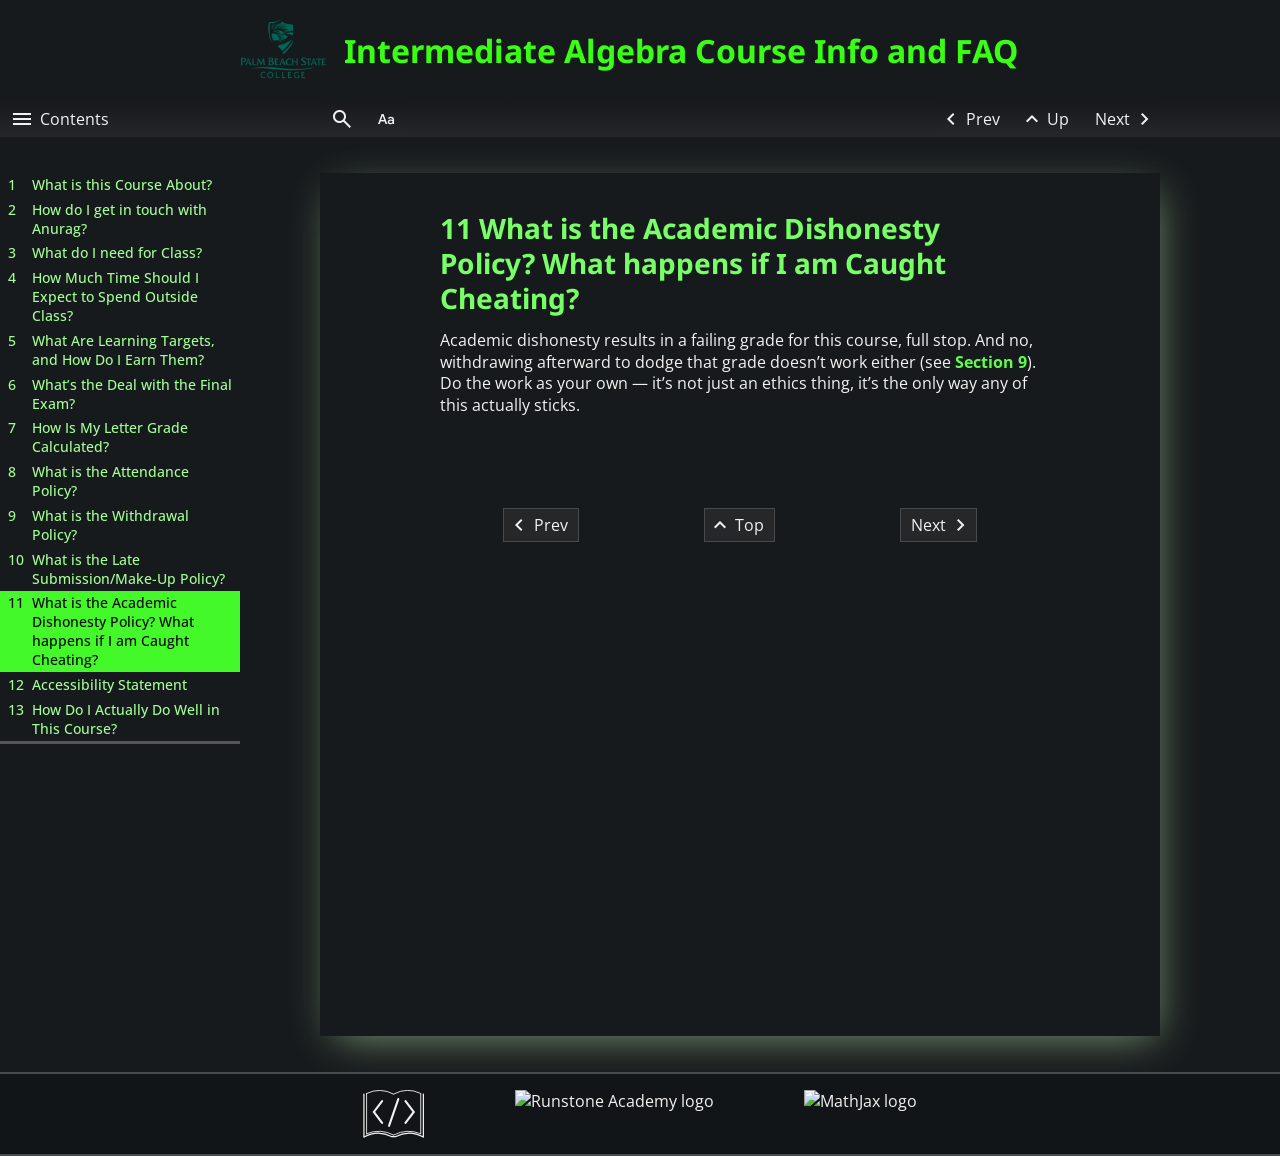
==== commit 7b2bc3e5: "Latest build deployed." ====
--- a/academic-dishonesty-policy.html
+++ b/academic-dishonesty-policy.html
@@ -31,8 +31,8 @@
 </script><script defer src="https://cdn.jsdelivr.net/npm/mathjax@4/tex-mml-chtml.js"></script><meta name="Keywords" content="Authored in PreTeXt">
 <meta name="viewport" content="width=device-width, initial-scale=1.0">
 <meta property="og:type" content="article">
-<meta name="twitter:title" content="Fall 2026 MAT 1033C Intermediate Algebra">
-<meta property="og:title" content="Fall 2026 MAT 1033C Intermediate Algebra">
+<meta name="twitter:title" content="Intermediate Algebra Course Info and FAQ">
+<meta property="og:title" content="Intermediate Algebra Course Info and FAQ">
 <meta name="twitter:card" content="summary">
 <script src="_static/pretext/js/jquery.min.js"></script><script src="_static/pretext/js/dist/pretext-core.js?v=2.43"></script><!--** eBookCongig is necessary to configure interactive       **-->
 <!--** Runestone components to run locally in reader's browser **-->
@@ -71,7 +71,7 @@
 <body class="pretext article ignore-math">
 <a class="assistive" href="#ptx-content">Skip to main content</a><header id="ptx-masthead" class="ptx-masthead"><div class="ptx-banner">
 <a id="logo-link" class="logo-link" target="_blank" href="https://www.palmbeachstate.edu"><img src="external/PBSC_CREST%20LOGO-Vert_Green.png" alt="Logo image"></a><div class="title-container">
-<h1 class="heading"><a href="document.html"><span class="title">Fall 2026 MAT 1033C Intermediate Algebra</span></a></h1>
+<h1 class="heading"><a href="document.html"><span class="title">Intermediate Algebra Course Info and FAQ</span></a></h1>
 <p class="byline"></p>
 </div>
 </div></header><nav id="ptx-navbar" class="ptx-navbar navbar"><div class="ptx-navbar-contents">
--- a/_static/pretext/css/theme.css
+++ b/_static/pretext/css/theme.css
@@ -1,3 +1,3 @@
-@charset "UTF-8";@import"https://fonts.googleapis.com/css2?family=Open Sans:ital,wght@0,400..700;1,400..700&display=swap";@import"https://fonts.googleapis.com/css2?family=Noto Sans:ital,wght@0,400..700;1,400..700&display=swap";@import"https://fonts.googleapis.com/css2?family=Inconsolata:ital,wght@0,400..700;1,400..700&display=swap";:root{--base-content-width: 600px;--content-padding: 120px}body{margin:0;min-height:100vh;display:flex;flex-direction:column;align-items:stretch}body.pretext{color:var(--body-text-color);font-family:var(--font-body)}.ptx-page{position:relative;display:flex;flex-grow:1;width:100%}.ptx-main{flex-grow:1;position:relative;max-width:100%;container-name:ptx-main;container-type:inline-size}.ptx-main>.ptx-content{max-width:840px;padding:24px 120px 60px;line-height:var(--ptx-content-line-height, normal);font-size:var(--ptx-content-font-size, inherit);margin-left:auto;margin-right:auto}.worksheet .ptx-main>.ptx-content{max-width:960px}.ptx-page{max-width:1480px;margin-left:auto;margin-right:auto}body.pretext,body.standalone{margin:0;padding:0;font-size:1rem;background:var(--page-color, white)}.ptx-content .print-preview-header{display:none}body.pretext>a.assistive{padding:6px;position:absolute;top:-40px;left:0;color:#fff;border-right:1px solid white;border-bottom:1px solid white;border-bottom-right-radius:8px;background:#bf1722;z-index:10000}body.pretext>a.assistive:focus{top:0;outline:0;transition:top .1s ease-in,background .5s linear}.ptx-content-footer{display:flex;justify-content:space-around;max-width:840px;padding:2em 120px;margin-left:auto;margin-right:auto}.ptx-content-footer .button{font:inherit;display:flex;justify-content:center;align-items:center;padding:0 10px;gap:10px;min-height:34px;color:var(--button-text-color);background-color:var(--button-background);border-width:1px;border-color:var(--button-border-color);border-style:solid;border-radius:0;white-space:nowrap;overflow:hidden;text-overflow:ellipsis;cursor:pointer;user-select:none}.ptx-content-footer .button:hover:not(.disabled){color:var(--button-hover-text-color);background-color:var(--button-hover-background)}.ptx-content-footer .button:focus-visible{outline:2px solid var(--button-text-color);outline-offset:-2px}.ptx-content-footer .button.disabled{opacity:.4;cursor:not-allowed}.ptx-content-footer .button.hidden{display:none}.ptx-content-footer .button.open{color:var(--button-hover-text-color);background-color:var(--button-hover-background)}.ptx-content-footer .button .icon{margin:0 -7px}body.standalone-page .ptx-page{max-width:1600px}.ptx-masthead{position:relative;background:var(--banner-background);width:100%;display:flex;justify-content:center}.ptx-masthead .ptx-banner{border-top:1px solid transparent;overflow:hidden;padding:10px;border-bottom:none;display:flex;width:100%;align-items:center;max-width:840px}.ptx-masthead a{color:var(--doc-title-color, #2a5ea4)}.ptx-masthead a:active{color:var(--link-active-text-color)}.ptx-masthead .title-container{font-family:var(--font-headings);font-size:2em;padding-left:9.68px;overflow:hidden;flex:1}.ptx-masthead .title-container .heading{font-weight:700;font-size:100%;line-height:1.25em}.ptx-masthead .title-container .title:has(+.subtitle):after{content:":"}.ptx-masthead .title-container .subtitle{font-weight:400}.ptx-masthead .logo-link{height:5em;display:flex}.ptx-masthead .logo-link img{max-height:100%}.ptx-masthead .logo-link img[src$=".svg"]{height:100%}.ptx-masthead .byline{color:var(--byline-color);font-weight:400;margin:0;font-size:62.5%;min-height:inherit}@media screen and (max-width:800px){.ptx-masthead{border-bottom:1px solid var(--page-border-color)}.ptx-masthead .ptx-banner{padding:10px 28px;display:flex;justify-content:center}.ptx-masthead .logo-link:before{font-size:1rem;margin-top:0}.ptx-masthead .title-container{width:fit-content;flex:unset}.ptx-masthead .title-container .heading{line-height:1em}.ptx-masthead .title-container .heading .subtitle{display:block;font-size:80%;line-height:1em}.ptx-masthead .byline{font-size:50%}}@media screen and (width<=480px){.ptx-masthead .title-container{padding:0;text-align:center;font-size:1em}.ptx-masthead .logo-link,.ptx-masthead .byline{display:none}}:root{--dialog-border-color: var(--page-border-color);--dialog-background: var(--navbar-background);--dialog-shadow-color: var(--primary-color-gray-80);--dialog-text-color: var(--button-text-color)}:root.dark-mode{--dialog-shadow-color: var(--primary-color-black-80)}.ptx-navbar{position:sticky;top:0;height:36px;width:100%;background:var(--navbar-background);border:0;border-top:1px solid var(--page-border-color);border-bottom:1px solid var(--page-border-color);margin:0;z-index:500;overflow:visible;display:flex}.ptx-navbar .ptx-navbar-contents{position:relative;display:flex;flex:1;justify-content:center;align-items:center;max-width:840px;margin:0 auto}.ptx-navbar .button{font:inherit;display:flex;justify-content:center;align-items:center;padding:0 10px;gap:10px;min-height:34px;color:var(--button-text-color);background-color:var(--button-background);border-width:1px;border-color:var(--button-border-color);border-style:solid;border-radius:0;white-space:nowrap;overflow:hidden;text-overflow:ellipsis;cursor:pointer;user-select:none}.ptx-navbar .button:hover:not(.disabled){color:var(--button-hover-text-color);background-color:var(--button-hover-background)}.ptx-navbar .button:focus-visible{outline:2px solid var(--button-text-color);outline-offset:-2px}.ptx-navbar .button.disabled{opacity:.4;cursor:not-allowed}.ptx-navbar .button.hidden{display:none}.ptx-navbar .button.open{color:var(--button-hover-text-color);background-color:var(--button-hover-background)}.ptx-navbar .button{height:100%;border-width:0}.ptx-navbar .toc-toggle{width:240px;gap:.4em;margin-left:0}.ptx-navbar :is(.treebuttons,.nav-runestone-controls,.nav-other-controls){display:flex}.ptx-navbar .treebuttons{flex:1 1 210px;justify-content:end}.ptx-navbar .nav-runestone-controls{flex:1 1 70px;justify-content:end}.ptx-navbar .ptx-embed-popup{padding:10px;margin-top:36px;border:1px solid var(--dialog-border-color);border-radius:0;background:var(--dialog-background);box-shadow:0 0 5px var(--dialog-shadow-color);color:var(--dialog-text-color)}.ptx-navbar .ptx-embed-popup .ptx-dialog-close-button{font:inherit;display:flex;justify-content:center;align-items:center;padding:0 10px;gap:10px;min-height:34px;color:var(--button-text-color);background-color:var(--button-background);border-width:0;border-color:var(--button-border-color);border-style:solid;border-radius:0;white-space:nowrap;overflow:hidden;text-overflow:ellipsis;cursor:pointer;user-select:none}.ptx-navbar .ptx-embed-popup .ptx-dialog-close-button:hover:not(.disabled){color:var(--button-hover-text-color);background-color:var(--button-hover-background)}.ptx-navbar .ptx-embed-popup .ptx-dialog-close-button:focus-visible{outline:2px solid var(--button-text-color);outline-offset:-2px}.ptx-navbar .ptx-embed-popup .ptx-dialog-close-button.disabled{opacity:.4;cursor:not-allowed}.ptx-navbar .ptx-embed-popup .ptx-dialog-close-button.hidden{display:none}.ptx-navbar .ptx-embed-popup .ptx-dialog-close-button.open{color:var(--button-hover-text-color);background-color:var(--button-hover-background)}.ptx-navbar .ptx-embed-popup .ptx-dialog-topbar{min-height:15px;user-select:none}.ptx-navbar .ptx-embed-popup .heading:is(h2){font-size:1.5em;margin:.5em 0}.ptx-navbar .ptx-embed-popup::backdrop{background:var(--dialog-background);opacity:.6}.ptx-navbar .ptx-embed-popup .ptx-embed-popup-controls{display:flex;gap:10px;align-items:center}.ptx-navbar .ptx-embed-popup .ptx-embed-code-textbox{width:100%;padding:10px;height:5em}.ptx-navbar .ptx-readability-options-popup{padding:10px;margin-top:36px;min-width:16rem;max-width:600px;margin-bottom:.5em;width:90%;border:1px solid var(--dialog-border-color);border-radius:0;background:var(--dialog-background);box-shadow:0 0 5px var(--dialog-shadow-color);color:var(--dialog-text-color)}.ptx-navbar .ptx-readability-options-popup .ptx-dialog-close-button{font:inherit;display:flex;justify-content:center;align-items:center;padding:0 10px;gap:10px;min-height:34px;color:var(--button-text-color);background-color:var(--button-background);border-width:0;border-color:var(--button-border-color);border-style:solid;border-radius:0;white-space:nowrap;overflow:hidden;text-overflow:ellipsis;cursor:pointer;user-select:none}.ptx-navbar .ptx-readability-options-popup .ptx-dialog-close-button:hover:not(.disabled){color:var(--button-hover-text-color);background-color:var(--button-hover-background)}.ptx-navbar .ptx-readability-options-popup .ptx-dialog-close-button:focus-visible{outline:2px solid var(--button-text-color);outline-offset:-2px}.ptx-navbar .ptx-readability-options-popup .ptx-dialog-close-button.disabled{opacity:.4;cursor:not-allowed}.ptx-navbar .ptx-readability-options-popup .ptx-dialog-close-button.hidden{display:none}.ptx-navbar .ptx-readability-options-popup .ptx-dialog-close-button.open{color:var(--button-hover-text-color);background-color:var(--button-hover-background)}.ptx-navbar .ptx-readability-options-popup .ptx-dialog-topbar{min-height:15px;user-select:none}.ptx-navbar .ptx-readability-options-popup .heading:is(h2){font-size:1.5em;margin:.5em 0}.ptx-navbar .ptx-readability-options-popup::backdrop{background:var(--dialog-background);opacity:.6}.ptx-navbar .ptx-readability-options-popup-controls{display:flex;gap:10px;align-items:center;justify-content:space-between;margin-bottom:1.5em;border-bottom:1px solid var(--dialog-border-color)}.ptx-navbar .ptx-readability-options-group{margin:0;display:flex;flex-wrap:wrap;max-width:100%;row-gap:.5em;column-gap:35px}.ptx-navbar .ptx-readability-options-group label{display:flex;gap:.5em;align-items:center;padding-top:.4em;flex-basis:100%;justify-content:flex-start}.ptx-navbar .ptx-readability-options-group input[type=range]{flex:1}.ptx-navbar .ptx-readability-options-group+.ptx-readability-options-group:not(fieldset){margin-top:1.25em}.ptx-navbar .ptx-readability-options-group:is(fieldset){margin-top:1.5em;padding:.5em .75em .75em;border:0;border-top:1px solid var(--dialog-border-color);border-bottom:1px solid var(--dialog-border-color)}.ptx-navbar .ptx-readability-options-group-theme label{flex-basis:auto}.ptx-navbar .ptx-readability-slider-label{justify-content:space-between}.ptx-navbar .treebuttons>*{display:flex;align-items:center;justify-content:center;min-width:75px}.ptx-navbar .treebuttons .icon{margin:0 -7px}.ptx-navbar :is(.index-button) .icon{display:none}.ptx-navbar :is(.runestone-profile,.activecode-toggle,.ptx-search-button,.ptx-calculator-toggle,.ptx-embed-button,.ptx-readability-options-button) .name{clip:rect(1px,1px,1px,1px);clip-path:inset(50%);height:1px;width:1px;margin:-1px;overflow:hidden;padding:0;position:absolute}.ptx-navbar .index-button{min-width:70px}.ptx-navbar .ptx-dropdown-content{display:none;position:absolute;background-color:var(--dropdown-background);min-width:160px;z-index:100;border:1px solid var(--dropdown-border-color);right:0;top:100%;text-align:start;padding:0}.ptx-navbar .ptx-dropdown-content a{display:block;text-decoration:none;color:var(--dropdown-text-color);padding:2px 8px}.ptx-navbar .ptx-dropdown-content a:is(:hover,:focus-visible){background-color:var(--dropdown-hover-background);color:var(--dropdown-hover-text-color)}.ptx-navbar .ptx-dropdown-content ul{list-style:none;padding:0;margin:0}.ptx-navbar .ptx-dropdown-content hr{color:var(--dropdown-border-color);margin:4px 0}.ptx-navbar .ptx-dropdown-content .ptx-dropdown-separator{border-bottom:1px solid var(--dropdown-border-color);margin:4px 0}.ptx-navbar .ptx-dropdown-content.open{display:block}.ptx-navbar .ptx-dropdown-content:is(:hover,:focus-visible,:focus-within){overflow:visible}.ptx-navbar .ptx-dropdown-content:is(:hover,:focus-visible,:focus-within) .dropdown-content{display:block}@media screen and (max-width:800px){.ptx-navbar-contents{gap:1px;background:var(--page-border-color)}.ptx-navbar-contents>.button,.ptx-navbar-contents>:not(dialog)>.button{border-left-width:0;border-right-width:0}.ptx-navbar-contents :is(.treebuttons,.nav-runestone-controls,.nav-other-controls){gap:1px;background:var(--page-border-color)}body.pretext{padding-bottom:36px}.ptx-navbar{position:fixed;inset:auto 0 0;z-index:1100;background:var(--button-border-color);max-width:100vw}.ptx-navbar .ptx-navbar-contents{max-width:100vw}.ptx-navbar .nav-runestone-controls{flex:0}.ptx-navbar .toc-toggle{flex:2 1 100px}.ptx-navbar .treebuttons{flex:3 1 150px}.ptx-navbar .treebuttons>*{flex:1 1;min-width:35px}.ptx-navbar .index-button{display:none}.ptx-navbar .ptx-embed-popup,.ptx-navbar .ptx-readability-options-popup{margin-top:unset;margin-bottom:0;top:auto;bottom:36px}.ptx-navbar .ptx-dropdown-content{top:unset;bottom:36px}.ptx-navbar .ptx-embed-button{display:none}.ptx-navbar :is(.toc-toggle,.previous-button,.up-button,.next-button,.ptx-calculator-toggle,.index-button,.ptx-embed-button,.ptx-readability-options-button) .name{display:none}}.ptx-sidebar{align-self:flex-start}.ptx-sidebar.visible{display:block}.ptx-sidebar.hidden{display:none;height:0}.ptx-toc{--codenumber-pad-left: .3rem;--codenumber-pad-right: .5rem;--toc-indent-first: calc(1rem + var(--codenumber-pad-left) + var(--codenumber-pad-right));--toc-indent-second: calc(1.7rem + var(--codenumber-pad-left) + var(--codenumber-pad-right));--toc-indent-third: calc(2.2rem + var(--codenumber-pad-left) + var(--codenumber-pad-right));background:var(--toc-background);margin:0;font-size:.9rem}.ptx-toc:is(.depth1,.parts.depth2){--codenumber-pad-right: .5rem}.ptx-toc .toc-item-list{margin:0;padding:0;list-style:none;background:var(--tocitem-background)}.ptx-toc .toc-item-list .active{list-style:none}.ptx-toc .toc-item{background-color:var(--tocitem-background);color:var(--toc-text-color);border-color:var(--toc-border-color)}.ptx-toc .toc-item a{color:inherit}.ptx-toc .toc-item.active:not(:has(.toc-item.active)){color:var(--tocitem-active-text-color)!important;background-color:var(--tocitem-active-background)!important;border-color:var(--tocitem-active-border-color)!important}.ptx-toc .toc-item>.toc-title-box>a:is(:hover,:focus){color:var(--tocitem-highlight-text-color);background-color:var(--tocitem-highlight-background);border-color:var(--tocitem-highlight-border-color)}.ptx-toc .toc-title-box{display:flex}.ptx-toc .toc-title-box>.internal{position:relative;display:flex;flex-grow:1;padding:.2em;font-weight:500}.ptx-toc .toc-item-list .toc-item-list .toc-title-box>.internal{font-weight:400}.ptx-toc .codenumber{min-width:var(--toc-indent-first);padding-left:var(--codenumber-pad-left);padding-right:var(--codenumber-pad-right);display:inline-block;text-align:left;flex-grow:0}.ptx-toc .toc-item{color:var(--toclevel1-text-color);background-color:var(--toclevel1-background)}.ptx-toc .toc-item .toc-item{color:var(--toclevel2-text-color);background-color:var(--toclevel2-background)}.ptx-toc .toc-item .toc-item .toc-item{color:var(--toclevel3-text-color);background-color:var(--toclevel3-background)}.book .ptx-toc .toc-chapter .toc-item-list .codenumber,.article .ptx-toc .toc-section .toc-item-list .codenumber,.ptx-toc .toc-backmatter .toc-item-list .codenumber{font-size:80%;padding-top:.16em;min-width:var(--toc-indent-second)}.book .ptx-toc .toc-chapter .toc-item-list .toc-item-list .codenumber,.article .ptx-toc .toc-section .toc-item-list .toc-item-list .codenumber,.ptx-toc .toc-backmatter .toc-item-list .toc-item-list .codenumber{min-width:var(--toc-indent-third);visibility:hidden}.ptx-toc .toc-item-list .toc-item-list .toc-item-list a:is(:hover,:focus)>.codenumber{visibility:visible}.ptx-toc .toc-item .toc-title-box .title{margin-left:var(--toc-indent-first)}.book .ptx-toc .toc-chapter .toc-item-list .title,.article .ptx-toc .toc-section .toc-item-list .title,.ptx-toc .toc-backmatter .toc-item-list .title{margin-left:var(--toc-indent-second)}.book .ptx-toc .toc-chapter .toc-item-list .toc-item-list .title,.article .ptx-toc .toc-section .toc-item-list .toc-item-list .title,.ptx-toc .toc-backmatter .toc-item-list .toc-item-list .title{margin-left:var(--toc-indent-third)}.ptx-toc .toc-item>.toc-title-box .codenumber+.title{margin-left:0!important}.ptx-toc .toc-chapter .toc-item-list .title,.ptx-toc .toc-section .toc-item-list .title,.ptx-toc .toc-backmatter .toc-item-list .toc-item-list .title{font-size:90%}.ptx-toc .toc-chapter .toc-item-list .toc-item-list .title,.ptx-toc .toc-section .toc-item-list .toc-item-list .title,.ptx-toc .toc-backmatter .toc-item-list .toc-item-list .toc-item-list .title{font-style:italic}.ptx-toc.depth0 ul.structural,.ptx-toc.depth1 ul.structural ul.structural,.ptx-toc.depth2 ul.structural ul.structural ul.structural,.ptx-toc.depth3 ul.structural ul.structural ul.structural ul.structural,.ptx-toc.depth4 ul.structural ul.structural ul.structural ul.structural ul.structural{display:none}.ptx-toc.depth1 ul.structural .toc-item.contains-active{background-color:var(--tocitem-active-backgrounde);color:var(--tocitem-active-text-color)}.ptx-toc.depth2 ul.structural ul.structural .toc-item.contains-active{background-color:var(--tocitem-active-background);color:var(--tocitem-active-text-color)}.ptx-toc.focused ul.structural:not(.contains-active)>.toc-item{display:none}.ptx-toc.focused ul.structural:not(.contains-active)>.toc-item.visible{display:block}.ptx-toc.focused ul.structural .toc-item.active>ul.structural>.toc-item{display:block}.ptx-toc.focused ul.structural .toc-item.active>ul.structural>.toc-item.hidden{display:none}.ptx-toc.focused .toc-expander{border:0;padding:2px 5px;background:inherit;color:inherit;display:flex;align-items:center}.ptx-toc.focused .toc-expander .icon{font-size:1.25em;line-height:18px;font-variation-settings:"wght" 200}.ptx-toc.focused .toc-expander:is(:hover){background-color:var(--tocitem-highlight-background);color:var(--tocitem-highlight-text-color)}.ptx-toc.focused .toc-expander:is(:hover) .icon{fill:var(--tocitem-highlight-text-color)}.ptx-toc.focused .toc-item>.toc-title-box>.toc-expander>.icon:before{content:"add"}.ptx-toc.focused .toc-item.expanded>.toc-title-box>.toc-expander>.icon:before{content:"remove"}.ptx-sidebar{flex:0 0 240px;position:sticky;top:36px;overflow-y:hidden}.ptx-toc{position:sticky;top:36px;overflow-y:auto;overflow-x:hidden;height:calc(100vh - 36px);margin-top:-1px}.ptx-toc>.toc-item-list:first-child>.toc-item:last-child{border-bottom:3px solid var(--toc-border-color)}@media screen and (max-width:944px){.ptx-sidebar{display:none;position:sticky;top:36px;background:var(--content-background);min-height:30vh;border-right:2px solid var(--toc-border-color);border-bottom:2px solid var(--toc-border-color);width:240px}}@media screen and (max-width:800px){.ptx-sidebar{position:fixed;z-index:1000;top:unset;height:auto;max-height:80vh;max-width:80vw;bottom:36px;border-right:2px solid var(--toc-border-color);border-top:2px solid var(--toc-border-color)}.ptx-toc{border-top:2px solid var(--toc-border-color);border-bottom:0;max-height:80vh}}.ptx-toc{scrollbar-color:var(--content-background) var(--content-background)}.ptx-toc:hover{scrollbar-color:var(--page-border-color) var(--content-background)}.ptx-page-footer{background:var(--footer-background);padding-top:0;border-top:2px solid var(--page-border-color);border-bottom:2px solid var(--page-border-color);display:flex;flex-direction:row;justify-content:center;width:100%;gap:90px;position:relative}.ptx-page-footer>a{margin:1em 0;color:var(--body-text-color)}.ptx-page-footer>a>.logo:first-child{height:3em;width:unset;margin:0}.ptx-page-footer .feedback-link{font:inherit;display:flex;justify-content:center;align-items:center;padding:0 10px;gap:10px;min-height:34px;color:var(--button-text-color);background-color:var(--button-background);border-width:1px;border-color:var(--button-border-color);border-style:solid;border-radius:0;white-space:nowrap;overflow:hidden;text-overflow:ellipsis;cursor:pointer;user-select:none}.ptx-page-footer .feedback-link:hover:not(.disabled){color:var(--button-hover-text-color);background-color:var(--button-hover-background)}.ptx-page-footer .feedback-link:focus-visible{outline:2px solid var(--button-text-color);outline-offset:-2px}.ptx-page-footer .feedback-link.disabled{opacity:.4;cursor:not-allowed}.ptx-page-footer .feedback-link.hidden{display:none}.ptx-page-footer .feedback-link.open{color:var(--button-hover-text-color);background-color:var(--button-hover-background)}@media screen and (max-width:800px){.ptx-page-footer{gap:20px;justify-content:center}.ptx-page-footer>a>.logo:first-child{height:2em}}@container ptx-main (width > 640px){.ptx-runestone-container:has(.ac_section,.codelens,.parsons_section,.hparsons_section,.datafile){--max-width: min((100cqw - 2 * 20px), 10000px) ;min-width:100%;clear:right;width:var(--max-width);max-width:var(--max-width);margin-left:calc(-.5*(100cqw - 640px))}}.ptx-runestone-container .ptx-runestone-container:has(.ac_section,.codelens,.parsons_section,.hparsons_section,.datafile){width:100%;min-width:100%;margin-left:auto}@container ptx-main (width > 640px){:is(.timedAssessment,.theorem-like,.definition-like,.example-like,.exercise-like,.project-like,.remark-like,.openproblem-like,.openproblems-like,.computation-like,.knowl__content):has(.ac_section,.codelens,.parsons_section,.hparsons_section,.datafile){--max-width: min((100cqw - 2 * 20px), 10000px) ;min-width:100%;clear:right;width:var(--max-width);max-width:var(--max-width);margin-left:calc(-.5*(100cqw - 640px))}}:is(.timedAssessment,.theorem-like,.definition-like,.example-like,.exercise-like,.project-like,.remark-like,.openproblem-like,.openproblems-like,.computation-like,.knowl__content):has(.ac_section,.codelens,.parsons_section,.hparsons_section,.datafile) :is(.timedAssessment,.theorem-like,.definition-like,.example-like,.exercise-like,.project-like,.remark-like,.openproblem-like,.openproblems-like,.computation-like,.knowl__content):has(.ac_section,.codelens,.parsons_section,.hparsons_section,.datafile){width:100%;margin-left:auto}:is(.timedAssessment,.theorem-like,.definition-like,.example-like,.exercise-like,.project-like,.remark-like,.openproblem-like,.openproblems-like,.computation-like,.knowl__content) .ptx-runestone-container:has(.ac_section,.codelens,.parsons_section,.hparsons_section,.datafile){width:100%;margin-left:0}.runestone.ac_section>div>div>*:not(.ac_code_div):not(.ac_output):not(.codelens):not(.ac_actions){max-width:600px;margin-left:auto;margin-right:auto}.runestone .exercise-statement,.hparsons_section .hp_question,.hparsons_section .hp_feedback{max-width:600px;margin-left:auto;margin-right:auto}.runestone.parsons_section>.parsons{width:100%;padding-right:0}.runestone.parsons_section>.parsons .sortable-code-container{display:flex;flex-flow:wrap;justify-content:center;gap:15px;margin:10px auto}.runestone.parsons_section>.parsons .sortable-code{margin:0}.runestone.parsons_section>.parsons .runestone_caption_text{max-width:unset}.runestone.parsons_section>.parsons>div>*:not(.sortable-code-container){max-width:600px;margin-left:auto;margin-right:auto}.ptx-runestone-template :is(.timedAssessment,.theorem-like,.definition-like,.example-like,.exercise-like,.project-like,.remark-like,.openproblem-like,.openproblems-like,.computation-like,.knowl__content):has(.ac_section,.codelens,.parsons_section,.hparsons_section,.datafile){margin-left:unset}@media(width<850px){.ptx-runestone-container:has(.ac_section,.codelens,.parsons_section,.hparsons_section,.datafile){width:100cqw;margin-left:calc(-.5*(100cqw - 100%))}:is(.timedAssessment,.theorem-like,.definition-like,.example-like,.exercise-like,.project-like,.remark-like,.openproblem-like,.openproblems-like,.computation-like,.knowl__content):has(.ac_section,.codelens,.parsons_section,.hparsons_section,.datafile){width:100cqw;margin-left:calc(-.5*(100cqw - 100%))}:is(.timedAssessment,.theorem-like,.definition-like,.example-like,.exercise-like,.project-like,.remark-like,.openproblem-like,.openproblems-like,.computation-like,.knowl__content) .ptx-runestone-container:has(.ac_section,.codelens,.parsons_section,.hparsons_section,.datafile){width:100%;margin-left:0}}.ptx-main{margin-right:320px}.ptx-sidebar.hidden+.ptx-main{margin-left:320px}.ptx-main{box-shadow:5px 10px 40px -10px var(--primary-color-gray-80)}@media(prefers-color-scheme:dark){.ptx-main{box-shadow:5px 10px 40px -10px #000}}.ptx-sidebar{margin-right:80px}.ptx-navbar{border:none}.ptx-navbar .toc-toggle{transform:translate(-320px);position:absolute;left:0;justify-content:left}.ptx-toc{border:none;position:sticky;top:36px}.toc-item.visible{font-size:.95em;padding-left:8px}.ptx-page{margin-top:36px;margin-bottom:36px}@media screen and (width<=1480px){.ptx-page{margin-left:0;max-width:100%}.ptx-main{margin-right:calc(100% - 1160px);max-width:840px}.ptx-sidebar.hidden+.ptx-main{margin-right:auto;margin-left:auto}.ptx-navbar .ptx-navbar-contents{margin-left:320px}}@media screen and (width<=1240px){.ptx-main{box-shadow:unset;margin-right:auto}.ptx-main .ptx-content{padding-left:20px;padding-right:20px;max-width:640px}.ptx-sidebar{margin-right:0}.ptx-navbar .ptx-navbar-contents{margin-left:240px}.ptx-navbar .toc-toggle{transform:translate(-240px);justify-content:center}.ptx-page{margin-top:unset;margin-bottom:unset}.ptx-toc{padding-top:36px}}@media screen and (width<=880px){.ptx-sidebar{display:none}}@media screen and (max-width:800px){.ptx-navbar .ptx-navbar-contents{margin-left:0}.ptx-navbar .toc-toggle{transform:none;position:relative;justify-content:center}.ptx-content-footer{padding-left:20px;padding-right:20px}}.toc-item:is(:hover,:focus){color:var(--tocitem-highlight-text-color);background-color:var(--tocitem-highlight-background);border-color:var(--tocitem-highlight-border-color)}.standalone-page{margin:0;padding:0}.standalone-page .ptx-page{margin-top:0;margin-bottom:0}.standalone-page .ptx-main{margin-right:auto;margin-left:auto;box-shadow:none;max-width:100%}body.ptx-runestone-template .ptx-main>.ptx-content{padding:24px}.aside-like>.knowl__link{color:var(--aside-like-link-color);border-bottom-color:var(--aside-like-link-color)}.aside-like>.knowl__content{margin-left:30px;margin-right:30px;border:2px solid var(--aside-like-border-color);background-color:var(--aside-like-body-background)}@media screen and (min-width:1450px){details.aside-like{position:relative;margin-left:-365px;width:200px;right:-365px;float:right;clear:right}.multicolumn details.aside-like{position:relative;margin-left:inherit;width:auto;right:0;float:none;clear:none}details.aside-like>.knowl__content{margin-left:0;margin-right:0;background-color:var(--aside-like-body-background);z-index:100}}.code-box{overflow-x:auto}.code-display{overflow-x:auto;font-family:var(--font-monospace);margin:.5em 0}.console,.program{border:1px solid var(--page-border-color);padding:5px 15px;overflow-x:auto;margin:0;font-family:var(--font-monospace);background:var(--code-background);font-size:.93rem;line-height:1.2}.code-inline{font-family:var(--font-monospace);white-space:pre;color:var(--body-text-color);background:var(--code-inline-background);border-radius:.2em;display:inline-block;overflow-x:auto;max-width:100%;vertical-align:middle;padding:0 .15em;translate:0 -1px;line-height:calc(var(--content-line-height) - .15)}.prompt.unselectable{user-select:none}.code-block{border-left:1px solid #aaa;padding:0 15px 5px;overflow-x:auto;margin-top:0;margin-bottom:0;font-family:var(--font-monospace);background:var(--code-background);font-size:.93rem;line-height:1.2}.code-block:before{content:" ";font-size:50%;border-top:1px solid #aaa;display:block;margin-right:auto;margin-left:-15px;width:3em}@media print{.code-copy{display:none}}:is(.cols2,.cols3,.cols4,.cols5,.cols6){display:flex;flex-wrap:wrap;justify-content:start}.cols2>.exercise-like{min-width:calc(50% - 2em);width:min-content;margin-right:2em}.cols3>.exercise-like{min-width:calc(33.3333333333% - 2em);width:min-content;margin-right:2em}.cols4>.exercise-like{min-width:calc(25% - 2em);width:min-content;margin-right:2em}.cols5>.exercise-like{min-width:calc(20% - 2em);width:min-content;margin-right:2em}.cols6>.exercise-like{min-width:calc(16.6666666667% - 2em);width:min-content;margin-right:2em}.exercise-like>.heading{font-size:inherit}.exercise-like>*:is(.solutions){margin-top:.5em}.exercisegroup .exercise-like{margin-top:1em}.exercisegroup>.heading{font-size:1.1em;line-height:1.05em;margin-top:.75em;display:inline}.exercisegroup>.heading+.introduction{display:inline}.exercisegroup>.heading+.introduction>.para:first-child{display:inline}.exercisegroup .exercisegroup-exercises{margin-top:1em;padding-left:40px}.exercisegroup .conclusion{margin-top:1em}.exercisegroup .conclusion .heading{font-size:inherit}.exercise-like>.exercise-like.task{margin-left:20px}.exercise-wrapper form button:hover{cursor:pointer;background-color:#e0e0ff;border:1px solid #000}.exercise-wrapper form button:active{background-color:#f0f0f0}.exercise-wrapper form button+button{margin-left:.8em}.exercise-wrapper,.exercise-wrapper form,.exercise-wrapper form>div:first-child{display:inline-block;vertical-align:top;width:100%}.knowl .exercise-wrapper,.knowl .exercise-wrapper form,.knowl .exercise-wrapper form>div:first-child{width:100%}.exercise-wrapper>.para:first-child,.exercisegroup .exercise-wrapper>.para:first-child{margin-top:0;display:inline}.heading+.exercise-wrapper{display:inline-block;max-width:95%;width:100%}.cols2 .heading+.exercise-wrapper{width:auto}section.solutions>.heading+.heading{margin-top:.5em}section.solutions>h3.heading,section.solutions section>h3.heading{font-size:1.6em}section.solutions>h4.heading,section.solutions section>h4.heading{font-size:1.45em}section.solutions>h5.heading,section.solutions section>h5.heading{font-size:1.35em}section.solutions>h6.heading,section.solutions section>h6.heading{font-size:1.25em}.sbsgroup>*:not(:first-child){margin-top:1.5em}.sbsrow{display:grid;grid-template-rows:auto auto}.sbspanel{grid-row:1}.sbspanel>.table>figcaption{text-align:center}.sbspanel .tabular{overflow-x:auto;margin-left:auto;margin-right:auto}.sbspanel--top{align-self:start}.sbspanel--middle{align-self:center}.sbspanel--bottom{align-self:end}.sbspanel:has(.figure-like,.table-like),.sbspanel>:is(.figure-like,.table-like){display:contents}.sbspanel>:is(.figure-like,.table-like)>*:first-child{grid-row:1;align-items:start;align-self:start}.sbspanel--top>:is(.figure-like,.table-like)>*:first-child{align-items:start;align-self:start}.sbspanel--middle>:is(.figure-like,.table-like)>*:first-child{align-items:center;align-self:center}.sbspanel--bottom>:is(.figure-like,.table-like)>*:first-child{align-items:end;align-self:end}.sbspanel>:is(.figure-like,.table-like)>*:nth-child(2){margin-top:.5em;grid-row:2;width:100%}.sbspanel:nth-of-type(2) *{grid-column:2}.sbspanel:nth-of-type(3) *{grid-column:3}.sbspanel:nth-of-type(4) *{grid-column:4}.sbspanel:nth-of-type(5) *{grid-column:5}.sbspanel:nth-of-type(6) *{grid-column:6}.sbspanel:nth-of-type(7) *{grid-column:7}.sbspanel:nth-of-type(8) *{grid-column:8}.sbspanel:nth-of-type(9) *{grid-column:9}.sbspanel:nth-of-type(10) *{grid-column:10}.source-view__link,.knowl__link{cursor:pointer;margin-left:.1em;margin-right:.1em;color:var(--knowl-link-color);border-bottom:1px dotted var(--knowl-link-color)}.source-view{margin:.5em 0}summary.source-view__link,summary.knowl__link{display:list-item inline}.source-view__link>*,.knowl__link>*{display:inline}.source-view__link:is(:hover,:focus,[open]),.knowl__link:is(:hover,:focus,[open]){background-color:var(--knowl-background);border-bottom-color:transparent}.source-view__content{margin:.2em 0}.knowl__content{margin:.75em 0;border:3px solid var(--knowl-border-color);border-radius:0;padding:12px;background-color:var(--knowl-background)}.knowl__content .incontext{display:block;font-size:85%;text-align:right}.knowl__content .knowl__content{background-color:var(--knowl-nested-1-background)}.knowl__content .knowl__content .knowl__content{background-color:var(--knowl-nested-2-background)}.knowl__content .knowl__content .knowl__content .knowl__content{background-color:var(--knowl-nested-3-background)}.knowl__content .knowl__content .knowl__content .knowl__content .knowl__content{background-color:var(--knowl-nested-4-background)}.knowl__content>figure{margin-left:0;margin-right:0}.theorem-like:not(.knowl__content,.born-hidden-knowl){border:3px solid var(--theorem-like-border-color);background-color:var(--theorem-like-body-background);padding:20px;padding-top:calc(20px + .25ex);margin-top:2.5em!important}.theorem-like:not(.knowl__content,.born-hidden-knowl)>.heading:first-child{background-color:var(--theorem-like-border-color);display:block;color:var(--block-head-color);margin-bottom:.5em;padding:5px 10px;margin-top:calc(-25px - 1.65ex);width:fit-content;border:0}.theorem-like:not(.knowl__content,.born-hidden-knowl)>.heading:first-child:after{display:none}.knowl__content *:first-child .theorem-like{margin-top:1em}.theorem-like>.heading{font-size:1.125em}.definition-like:not(.knowl__content,.born-hidden-knowl){border:3px solid var(--definition-like-border-color);background-color:var(--definition-like-body-background);padding:20px;padding-top:calc(20px + .25ex);margin-top:2.5em!important}.definition-like:not(.knowl__content,.born-hidden-knowl)>.heading:first-child{background-color:var(--definition-like-border-color);display:block;color:var(--block-head-color);margin-bottom:.5em;padding:5px 10px;margin-top:calc(-25px - 1.65ex);width:fit-content;border:0}.definition-like:not(.knowl__content,.born-hidden-knowl)>.heading:first-child:after{display:none}.knowl__content *:first-child .definition-like{margin-top:1em}.definition-like>.heading{font-size:1.125em}.assemblage-like:not(.knowl__content,.born-hidden-knowl){border:3px solid var(--assemblage-like-border-color);background-color:var(--assemblage-like-body-background);padding:20px;padding-top:calc(20px + .25ex);margin-top:2.5em!important}.assemblage-like:not(.knowl__content,.born-hidden-knowl)>.heading:first-child{background-color:var(--assemblage-like-border-color);display:block;color:var(--block-head-color);margin-bottom:.5em;padding:5px 10px;margin-top:calc(-25px - 1.65ex);width:fit-content;border:0}.assemblage-like:not(.knowl__content,.born-hidden-knowl)>.heading:first-child:after{display:none}.knowl__content *:first-child .assemblage-like{margin-top:1em}.assemblage-like>.heading{font-size:1.125em}.project-like>.heading{font-style:italic;font-size:1.125em}.project-like>.heading{font-size:1.125em}.project-like:not(.knowl__content,.born-hidden-knowl){border:3px solid var(--project-like-border-color);background-color:var(--content-background);padding:20px;padding-top:calc(20px + .25ex);margin-top:2.5em!important}.project-like:not(.knowl__content,.born-hidden-knowl)>.heading:first-child{background-color:var(--content-background);display:block;color:var(--body-text-color);margin-bottom:.5em;padding:5px 10px;margin-top:calc(-25px - 1.65ex);width:fit-content;border:0}.project-like:not(.knowl__content,.born-hidden-knowl)>.heading:first-child:after{display:none}.knowl__content *:first-child .project-like{margin-top:1em}.proof{padding-bottom:1.5em;padding-left:1em;padding-right:1em}.proof:after{content:"\220e";position:absolute;right:0;bottom:1.5em}.proof .heading{display:inline;font-size:unset;font-weight:bolder}.proof>.heading:first-child{display:inline;line-height:initial;border-bottom:0}.proof>.heading:first-child:after{content:"\2009"}.proof>.heading:first-child+:is(.para,.para.logical,.introduction){display:inline}.proof>.heading:first-child+:is(.para,.para.logical,.introduction)>.para:first-child{display:inline}.proof>.heading:first-child+:is(.para,.para.logical,.introduction)>.para.logical:first-child>.para:first-child{display:inline}.solution-like .heading{display:inline;font-style:italic;font-size:unset}.remark-like:not(.knowl__content,.born-hidden-knowl){padding:10px 10px 10px 15px;border-left:6px solid var(--remark-like-border-color);background-color:var(--remark-like-body-background)}.remark-like:not(.knowl__content,.born-hidden-knowl)>.heading:first-child{margin-top:0}.remark-like>.heading{font-size:1.125em}.goal-like:not(.knowl__content,.born-hidden-knowl){padding:.7em;border-top:3px solid var(--goal-like-border-color);border-bottom:3px solid var(--goal-like-border-color);border-left:none;border-right:none;background-color:var(--content-background);margin-top:2em;margin-bottom:1em}.goal-like>.heading:first-child{background-color:var(--content-background);display:block;color:var(--body-text-colorolor);margin-bottom:.5em;margin-top:-1.5em;margin-left:10px;width:fit-content;padding:5px 1em}.goal-like>.heading{font-size:1.125em}.example-like:not(.knowl__content,.born-hidden-knowl){border-left:3px solid var(--example-like-border-color);border-bottom:3px solid var(--example-like-border-color);background-color:var(--content-background-background);padding:0 20px 20px}.example-like:not(.knowl__content,.born-hidden-knowl)>.heading:first-child{background-color:var(--example-like-border-color);display:inline-block;color:var(--block-head-color);padding:5px 10px;margin-left:-20px;margin-top:0}.example-like:not(.knowl__content,.born-hidden-knowl)>.heading:first-child:after{display:none}.example-like:not(.knowl__content,.born-hidden-knowl)>.heading:first-child{margin-bottom:20px}.example-like:not(.knowl__content,.born-hidden-knowl)>.heading:first-child+*{margin-top:0}.example-like>.heading{font-size:1.125em}.exercise-like.born-hidden-knowl:not(.knowl__content,.born-hidden-knowl){border-left:3px solid var(--exercise-like-border-color);border-bottom:3px solid var(--exercise-like-border-color);background-color:var(--content-background-background);padding:0 20px 20px}.exercise-like.born-hidden-knowl:not(.knowl__content,.born-hidden-knowl)>.heading:first-child{background-color:var(--exercise-like-border-color);display:inline-block;color:var(--block-head-color);padding:5px 10px;margin-left:-20px;margin-top:0}.exercise-like.born-hidden-knowl:not(.knowl__content,.born-hidden-knowl)>.heading:first-child:after{display:none}.exercise-like.born-hidden-knowl:not(.knowl__content,.born-hidden-knowl)>.heading:first-child{margin-bottom:20px}.exercise-like.born-hidden-knowl:not(.knowl__content,.born-hidden-knowl)>.heading:first-child+*{margin-top:0}.exercise-like.born-hidden-knowl>.heading{font-size:1.125em}.exercise-like:not(.project-like .exercise-like,.exercise-like .exercise-like,.exercises .exercise-like,.reading-questions .exercise-like,.task,.worksheet .exercise-like,.problem-content .exercise-like):not(.knowl__content,.born-hidden-knowl){border-left:3px solid var(--exercise-like-border-color);border-bottom:3px solid var(--exercise-like-border-color);background-color:var(--content-background-background);padding:0 20px 20px}.exercise-like:not(.project-like .exercise-like,.exercise-like .exercise-like,.exercises .exercise-like,.reading-questions .exercise-like,.task,.worksheet .exercise-like,.problem-content .exercise-like):not(.knowl__content,.born-hidden-knowl)>.heading:first-child{background-color:var(--exercise-like-border-color);display:inline-block;color:var(--block-head-color);padding:5px 10px;margin-left:-20px;margin-top:0}.exercise-like:not(.project-like .exercise-like,.exercise-like .exercise-like,.exercises .exercise-like,.reading-questions .exercise-like,.task,.worksheet .exercise-like,.problem-content .exercise-like):not(.knowl__content,.born-hidden-knowl)>.heading:first-child:after{display:none}.exercise-like:not(.project-like .exercise-like,.exercise-like .exercise-like,.exercises .exercise-like,.reading-questions .exercise-like,.task,.worksheet .exercise-like,.problem-content .exercise-like):not(.knowl__content,.born-hidden-knowl)>.heading:first-child{margin-bottom:20px}.exercise-like:not(.project-like .exercise-like,.exercise-like .exercise-like,.exercises .exercise-like,.reading-questions .exercise-like,.task,.worksheet .exercise-like,.problem-content .exercise-like):not(.knowl__content,.born-hidden-knowl)>.heading:first-child+*{margin-top:0}.exercise-like:not(.project-like .exercise-like,.exercise-like .exercise-like,.exercises .exercise-like,.reading-questions .exercise-like,.task,.worksheet .exercise-like,.problem-content .exercise-like)>.heading{font-size:1.125em}.computation-like:not(.knowl__content,.born-hidden-knowl){border-left:3px solid var(--computation-like-border-color);border-bottom:3px solid var(--computation-like-border-color);background-color:var(--content-background-background);padding:0 20px 20px}.computation-like:not(.knowl__content,.born-hidden-knowl)>.heading:first-child{background-color:var(--computation-like-border-color);display:inline-block;color:var(--block-head-color);padding:5px 10px;margin-left:-20px;margin-top:0}.computation-like:not(.knowl__content,.born-hidden-knowl)>.heading:first-child:after{display:none}.computation-like:not(.knowl__content,.born-hidden-knowl)>.heading:first-child{margin-bottom:20px}.computation-like:not(.knowl__content,.born-hidden-knowl)>.heading:first-child+*{margin-top:0}.computation-like>.heading{font-size:1.125em}.knowl__content{border:none}.knowl__content .theorem-like,.knowl__content .definition-like,.knowl__content .example-like,.knowl__content .project-like,.knowl__content .remark-like,.knowl__content .openproblem-like,.knowl__content .computation-like,.knowl__content .commentary{padding-left:0;margin-left:0;border-left:none}.knowl__content .theorem-like:after,.knowl__content .definition-like:after,.knowl__content .example-like:after,.knowl__content .project-like:after,.knowl__content .remark-like:after,.knowl__content .openproblem-like:after,.knowl__content .computation-like:after,.knowl__content .commentary:after{border-bottom:none;display:none}.exercises .exercise-like>.heading:first-child,.worksheet .exercise-like>.heading:first-child,.task>.heading:first-child{display:inline;line-height:initial;border-bottom:0}.exercises .exercise-like>.heading:first-child:after,.worksheet .exercise-like>.heading:first-child:after,.task>.heading:first-child:after{content:"\2009"}.exercises .exercise-like>.heading:first-child+:is(.para,.para.logical,.introduction),.worksheet .exercise-like>.heading:first-child+:is(.para,.para.logical,.introduction),.task>.heading:first-child+:is(.para,.para.logical,.introduction){display:inline}.exercises .exercise-like>.heading:first-child+:is(.para,.para.logical,.introduction)>.para:first-child,.worksheet .exercise-like>.heading:first-child+:is(.para,.para.logical,.introduction)>.para:first-child,.task>.heading:first-child+:is(.para,.para.logical,.introduction)>.para:first-child{display:inline}.exercises .exercise-like>.heading:first-child+:is(.para,.para.logical,.introduction)>.para.logical:first-child>.para:first-child,.worksheet .exercise-like>.heading:first-child+:is(.para,.para.logical,.introduction)>.para.logical:first-child>.para:first-child,.task>.heading:first-child+:is(.para,.para.logical,.introduction)>.para.logical:first-child>.para:first-child{display:inline}*{box-sizing:border-box}.ptx-content{--content-line-height: 1.35}@layer spacing{:is(section,article,.knowl__content,.introduction,.conclusion)>*:not(:first-child){margin-top:1.5em}:is(section,article,.knowl__content,.introduction,.conclusion)>.para+.para{margin-top:1em}.ptx-content :is(ul,td,li,dd,.blockquote,.sbspanel,.para.logical)>*:not(:first-child){margin-top:.5em}}ol.no-marker,ul.no-marker,li.no-marker{list-style-type:none}ol.decimal{list-style-type:decimal}ol.lower-alpha{list-style-type:lower-alpha}ol.lower-alpha-level-1>li::marker{content:"(" counter(list-item,lower-alpha) ") "}ol.upper-alpha{list-style-type:upper-alpha}ol.lower-roman{list-style-type:lower-roman}ol.upper-roman{list-style-type:upper-roman}ul.disc{list-style-type:disc}ul.square{list-style-type:square}ul.circle{list-style-type:circle}dl:is(.description-list,.glossary){margin:0}dl:is(.description-list,.glossary) dt{font-weight:700;max-width:55ex}dl:is(.description-list,.glossary) dd:after{content:"";display:block;clear:both}.para>dl:is(.description-list){margin-top:.5em;margin-bottom:.5em}dl.glossary dt{margin-top:1.25em}dl.glossary dt:first-of-type{margin-top:0}dl.glossary dd{margin-left:5ex}dl.description-list dt,dl.description-list dd{margin-top:1em}dl.description-list dt:first-of-type,dl.description-list dd:first-of-type{margin-top:0}dl.description-list dt{float:left;clear:both;text-align:right;width:18ex;margin-right:1ex}dl.description-list dd{margin-left:22ex}dl.description-list.narrow dt{width:11ex}dl.description-list.narrow dd{margin-left:15ex}dl.description-list.wide dt{width:25ex}dl.description-list.wide dd{margin-left:29ex}dl.description-list dt:first-of-type{clear:none}.description-list+*{clear:both}dl.description-list dl dt{width:8ex}dl.description-list dd dd{margin-left:18ex}dl.description-list dl dd{margin-left:12ex}@media screen and (max-width:480px){dl.description-list dt,dl.description-list.narrow dt{float:none;margin-left:0;text-align:left;width:25ex}dl.description-list dd,dl.description-list.narrow dd,dl.description-list.wide dd{margin-top:.5em;margin-left:3em;max-width:calc(100% - 3em)}}.cols2>li{min-width:calc(50% - 2em);width:min-content;margin-right:2em}.cols3>li{min-width:calc(33.3333333333% - 2em);width:min-content;margin-right:2em}.cols4>li{min-width:calc(25% - 2em);width:min-content;margin-right:2em}.cols5>li{min-width:calc(20% - 2em);width:min-content;margin-right:2em}.cols6>li{min-width:calc(16.6666666667% - 2em);width:min-content;margin-right:2em}.ptx-content li{margin-top:.5em}.ptx-content li .li--heading-title{font-size:100%;font-weight:400;font-style:italic}.para>:is(ol,ul){margin-top:.5em;margin-bottom:.5em}ol>li{padding-left:.25em}.fillin{display:inline-block;border:none;border-width:1px;margin-right:.1em;margin-left:.1em;margin-bottom:-.25em}.fillin.underline{border-bottom-style:solid;border-width:1px}.fillin.box{outline:1px solid var(--body-text-color);height:1.3em}.fillin.shade{background-color:var(--fillin-background-color, #eee);height:1.3em}:root.dark-mode{--fillin-background-color: #444}.heading:is(h1,h2,h3,h4,h5,h6){margin:0;font-size:unset}.heading{line-height:1.1;font-family:var(--font-headings);font-weight:700;margin-top:0;margin-bottom:0}section>.heading{font-size:1.75em;color:var(--body-title-color);line-height:1.25em;margin-top:2.5em;margin-bottom:.5em}section>.heading+*{margin-top:.5em}.ptx-content>section>.heading{margin-top:.5em}section section>.heading{font-size:1.5em;margin-top:2em}section section section>.heading{font-size:1.4em;margin-top:2em}article>.heading{font-size:1.25em;margin-top:1.5em}article>.heading+*{margin-top:.5em}.paragraphs>.heading{font-size:1.125em}:is(section,article)>.heading+:is(section,article)>.heading{margin-top:.5em}@media screen and (max-width:480px){section>.heading{font-size:1.5em;line-height:1.33em;margin-top:1em}section section>.heading{font-size:1.3em;line-height:1.15em}section section section>.heading{font-size:1.15em;line-height:1em}}.heading.hide-type>.type{display:none}a{color:var(--link-text-color);text-decoration:none}a:hover,a:focus{text-decoration:none}a[href^="mailto:"]{white-space:pre}.ptx-content a.internal{color:var(--link-text-color);font-weight:700}.ptx-content a.external{color:var(--link-alt-text-color);font-weight:700}.ptx-content a.internal:hover,.ptx-content a.internal:hover *,.ptx-content a.internal:focus,.ptx-content a.internal:focus *{color:var(--link-active-text-color);background-color:var(--link-active-background);font-weight:700}.ptx-content a.external:hover,.ptx-content a.external:hover *,.ptx-content a.external:focus,.ptx-content a.external:focus *{color:var(--link-alt-active-text-color);background-color:var(--link-alt-active-background);font-weight:700}.ptx-content table{border-spacing:0;border-collapse:collapse}.ptx-content td{padding:2px 5px;font-size:90%}.ptx-content td img{max-width:200px;margin-right:30px}.ptx-content th{padding:2px 5px}.ptx-content th .lines{white-space:nowrap}.ptx-content th.l{text-align:left}.ptx-content th.c{text-align:center}.ptx-content th.r{text-align:right}.ptx-content th.j{text-align:justify}.ptx-content th.t{vertical-align:top}.ptx-content th.b{vertical-align:bottom}.ptx-content th.m{vertical-align:middle}.ptx-content th.l0{border-left:none}.ptx-content th.l1{border-left:1px solid var(--body-text-color)}.ptx-content th.l2{border-left:2px solid var(--body-text-color)}.ptx-content th.l3{border-left:3px solid var(--body-text-color)}.ptx-content th.r0{border-right:none}.ptx-content th.r1{border-right:1px solid var(--body-text-color)}.ptx-content th.r2{border-right:2px solid var(--body-text-color)}.ptx-content th.r3{border-right:3px solid var(--body-text-color)}.ptx-content th.t0{border-top:none}.ptx-content th.t1{border-top:1px solid var(--body-text-color)}.ptx-content th.t2{border-top:2px solid var(--body-text-color)}.ptx-content th.t3{border-top:3px solid var(--body-text-color)}.ptx-content th.b0{border-bottom:none}.ptx-content th.b1{border-bottom:1px solid var(--body-text-color)}.ptx-content th.b2{border-bottom:2px solid var(--body-text-color)}.ptx-content th.b3{border-bottom:3px solid var(--body-text-color)}.ptx-content td .lines{white-space:nowrap}.ptx-content td.l{text-align:left}.ptx-content td.c{text-align:center}.ptx-content td.r{text-align:right}.ptx-content td.j{text-align:justify}.ptx-content td.t{vertical-align:top}.ptx-content td.b{vertical-align:bottom}.ptx-content td.m{vertical-align:middle}.ptx-content td.l0{border-left:none}.ptx-content td.l1{border-left:1px solid var(--body-text-color)}.ptx-content td.l2{border-left:2px solid var(--body-text-color)}.ptx-content td.l3{border-left:3px solid var(--body-text-color)}.ptx-content td.r0{border-right:none}.ptx-content td.r1{border-right:1px solid var(--body-text-color)}.ptx-content td.r2{border-right:2px solid var(--body-text-color)}.ptx-content td.r3{border-right:3px solid var(--body-text-color)}.ptx-content td.t0{border-top:none}.ptx-content td.t1{border-top:1px solid var(--body-text-color)}.ptx-content td.t2{border-top:2px solid var(--body-text-color)}.ptx-content td.t3{border-top:3px solid var(--body-text-color)}.ptx-content td.b0{border-bottom:none}.ptx-content td.b1{border-bottom:1px solid var(--body-text-color)}.ptx-content td.b2{border-bottom:2px solid var(--body-text-color)}.ptx-content td.b3{border-bottom:3px solid var(--body-text-color)}.ptx-content th.r0.l0,.ptx-content td.r0.l0{padding-left:.8em;padding-right:.8em}.ptx-content tr.header-vertical th{writing-mode:vertical-rl;transform:rotate(180deg);padding-top:5px}.ptx-content .center table{text-align:center;margin-left:auto;margin-right:auto}.tabular-box{margin-top:.5em;overflow-x:auto;overflow-y:hidden}.tabular-box.natural-width table{margin-left:auto;margin-right:auto}table.notation-list tr th{text-align:left;margin-left:1em}table.notation-list tr td{text-align:left;vertical-align:top}.frontmatter>.heading{display:block;text-align:center}.frontmatter>.heading .title,.frontmatter .book>.heading .title{font-size:1.3em}.frontmatter>.heading .subtitle,.frontmatter .book>.heading .subtitle{display:block;font-weight:400;color:var(--byline-color);font-size:.875em;line-height:1.42857em;margin-top:.35714em}.frontmatter>.para:first-of-type{margin-top:4em}.frontmatter>.author,.frontmatter>.credit{margin-top:2em;text-align:center}.frontmatter .author:first-of-type{margin-top:4em}.frontmatter>.author .author-name{font-size:120%}.frontmatter .date{display:block;margin-top:2em;text-align:center}.frontmatter .credit .title{font-size:1em}.frontmatter .credit .author{font-size:.9em;margin-top:.75em}.frontmatter .author-info{font-size:90%}.frontmatter .summary-links{margin-top:4em}.frontmatter .abstract{margin:4em 2em}.frontmatter .keywords,.frontmatter .support{margin-top:2em}.frontmatter .abstract>.title,.frontmatter .keywords>.title,.frontmatter .support>.title{font-size:1.125em;font-weight:600;line-height:1.125em;display:inline}.frontmatter .abstract>.title:after,.frontmatter .keywords>.title:after,.frontmatter .support>.title:after{content:".\2009\2009\2009"}.frontmatter .abstract>.title+.para,.frontmatter .keywords>.title+.para,.frontmatter .support>.title+.para{display:inline}.frontmatter .colophon .copyright,.frontmatter .colophon .license{margin-top:2.5em}.ptx-content .summary-links{font-family:var(--font-headings);display:block;margin-top:1em}.ptx-content .summary-links a{color:var(--summary-link-text-color);background:var(--summary-link-background);font-size:1.5em;line-height:1.25em;padding:10px 60px 10px 20px;border-radius:3px;position:relative;display:block;font-weight:unset}.ptx-content .summary-links a .title{font-style:normal}.ptx-content .summary-links a .codenumber{margin-right:.41667em}.ptx-content .summary-links a:after{right:.83333em;content:"";position:absolute;top:50%;margin-top:-.4em;width:0;height:0;border-top:.4em solid transparent;border-bottom:.4em solid transparent;border-left:.4em solid var(--summary-link-text-color)}.ptx-content .summary-links a:hover,.ptx-content .summary-links a:hover *{color:var(--summary-link-hover-text-color);background:var(--summary-link-hover-background)}.ptx-content .summary-links a:hover .title{font-weight:400}.ptx-content .summary-links a:hover:after{border-left:.4em solid var(--summary-link-hover-text-color)}.ptx-content .summary-links ul{list-style-type:none;padding:0;margin-top:0}.ptx-content .summary-links li{margin-top:5px}@media screen and (width<=480px){.ptx-content .summary-links a{font-size:100%;line-height:1.25em}}.ptx-footnote{display:inline-block;position:relative}.ptx-footnote[open]{display:contents}.ptx-footnote[open] .ptx-footnote__number:before{font-size:smaller;content:"[x]";visibility:visible;vertical-align:super}.ptx-footnote[open] .ptx-footnote__number sup{display:none}.ptx-footnote__number{display:inline-block;cursor:pointer;min-width:1em}.ptx-footnote__number::marker{content:""}.ptx-footnote__contents{display:block;font-style:italic;background:var(--knowl-background);border-radius:0;padding:8px;margin:4px auto;width:fit-content;max-width:calc(100% - 60px);border:2px solid var(--knowl-border-color);color:var(--body-text-color);font-weight:400;font-size:var(1rem)}.navbar .indexnav{position:absolute;top:46px;right:0}.mininav{float:left;padding-top:.7ex;padding-left:1ex}.indexjump{margin-left:1.5ex;margin-top:.2ex;padding-top:0;float:left;line-height:.95}.indexjump a{padding-left:2.5px;padding-right:.5px;width:2.5ex;margin-right:-1px;color:inherit;font-size:80%;text-align:center}.indexjump a:after{content:"";display:inline-block}.indexjump a:nth-of-type(14){padding-left:1.8ex}.indexjump a:last-child{padding-right:10px}.indexjump a:hover{background:var(--activated-content-bg)}.indexitem{margin-top:4px}.subindexitem{margin-left:2em;font-size:95%;margin-top:-1px}.subsubindexitem{margin-left:3.5em;font-size:95%;margin-top:-1px}.indexknowl{margin-left:.11em}em+.indexknowl{margin-left:-.25em}.indexknowl a{margin-left:2em}.indexitem .see,.subindexitem .see,.subsubindexitem .see,.indexitem .seealso,.subindexitem .seealso,.subsubindexitem .seealso{margin-left:1em;margin-right:0}.indexitem .see em,.subindexitem .see em,.subsubindexitem .see em,.indexitem .seealso em,.subindexitem .seealso em,.subsubindexitem .seealso em{margin-right:.25em;font-style:italic}.indexitem .see+.see,.subindexitem .see+.see,.subsubindexitem .see+.see,.indexitem .seealso+.seealso,.subindexitem .seealso+.seealso,.subsubindexitem .seealso+.seealso{margin-left:0;margin-right:0}.indexitem .indexknowl{font-size:90%}.indexitem [data-knowl],.subindexitem [data-knowl],.indexitem [data-knowl]:hover{padding-right:2px;padding-left:2px}.indexknowl [data-knowl]:hover,.indexknowl .active[data-knowl]{margin-left:2em}.subindexitem .indexknowl,.subsubindexitem .indexknowl{font-size:95%}.indexletter{margin-top:1.5em}.image-box,.audio-box,.video-box,.asymptote-box{position:relative}.image-box .asymptote-box iframe.asymptote,iframe.asymptote,.video-box .video,.video-box .video-poster{position:absolute;top:0;left:0;width:100%;height:100%}.image-box img,img.contained{width:100%}.asymptote-fullsize-link{text-align:center;font-size:.9em}.ptx-content img,.ptx-content svg{background:var(--ptx-image-bg)}.mermaid>svg{background:none}.image-description summary{list-style:none;cursor:pointer}.image-archive{margin:.75em auto 0;font-family:var(--font-monospace);justify-content:center;display:flex;gap:.5em}.image-box>img:not(.mag_popup){cursor:zoom-in}img.mag_popup{border:1px solid #666;box-shadow:4px 6px 4px #999;cursor:zoom-out}.mag_popup_container{background:var(--content-background);width:100%;position:absolute;z-index:1001;overflow-x:visible}.audio{width:100%}.video-poster{cursor:pointer}figure{clear:both;position:relative;margin-left:0;margin-right:0}figcaption{margin-left:auto;margin-right:auto;margin-top:.5em}figcaption code.code-inline{white-space:pre}figcaption .codenumber,figcaption .type{font-weight:700}figcaption .codenumber:after,figcaption .type:last-of-type:after{content:"\2002"}figcaption .para:first-of-type{display:inline}figure.table-like{margin-left:30px;margin-right:30px}figure.table-like .list{margin-right:0}@media(max-width<=943px){.figure-like{overflow-x:auto}}.poem{display:table;margin:0 auto;width:auto;max-width:90%}.poem>.heading{display:block;text-align:center}section article.poem>.heading:after{content:""}.poem>.heading>.title{font-weight:700;font-size:1.2em;line-height:1.2em}.poem .author{font-style:italic;margin-top:.75em}.poem .author.left{text-align:left}.poem .author.center{text-align:center}.poem .author.right{text-align:right}.poem .stanza>.heading{text-align:center;font-weight:700;font-size:1em;line-height:1em}.poem .stanza+.stanza{margin-top:1em}.poem .heading+.stanza{margin-top:.2em}.poem .heading+.line{margin-top:.2em}.poem .line.left{text-align:left;margin-left:4em;text-indent:-4em}.poem .line.center{text-align:center}.poem .line.right{text-align:right}.poem .tab{margin-left:2em}pre[class*=language-]{margin:0;overflow:auto;border:1px solid #e1e1e1}:not(pre)>code[class*=language-]{padding:.1em;border-radius:.3em;white-space:normal}code[class*=language-],pre[class*=language-]{color:#000;background:var(--code-background);text-shadow:none;font-family:var(--font-monospace);text-align:left;white-space:pre;word-spacing:normal;word-break:normal;word-wrap:normal;line-height:1.2;tab-size:4;hyphens:none}code[class*=language-].code-inline,pre[class*=language-].code-inline{padding:0 .15em;translate:0 -1px;line-height:calc(var(--content-line-height) - .15);border:1px solid color-mix(in oklab,var(--code-inline-background) 50%,#888)}code[class*=language-]::selection,code[class*=language-] ::selection,pre[class*=language-]::selection,pre[class*=language-] ::selection{background:#b3d4fc}code[class*=language-] .token:is(.comment,.prolog,.doctype,.cdata),pre[class*=language-] .token:is(.comment,.prolog,.doctype,.cdata){color:#2a9716}code[class*=language-] .token.punctuation,pre[class*=language-] .token.punctuation{color:#000}code[class*=language-] .token.namespace,pre[class*=language-] .token.namespace{opacity:.9}code[class*=language-] .token:is(.property,.tag,.boolean,.number,.constant,.symbol,.deleted),pre[class*=language-] .token:is(.property,.tag,.boolean,.number,.constant,.symbol,.deleted){color:#29780f}code[class*=language-] .token:is(.selector,.attr-name,.string,.char,.builtin,.regex,.inserted),pre[class*=language-] .token:is(.selector,.attr-name,.string,.char,.builtin,.regex,.inserted){color:#a11}code[class*=language-] .token:is(.operator,.entity,.url),pre[class*=language-] .token:is(.operator,.entity,.url){color:#000;background:none}code[class*=language-] .token:is(.atrule,.attr-value,.keyword),pre[class*=language-] .token:is(.atrule,.attr-value,.keyword){color:#0679b7}code[class*=language-] .token.function,code[class*=language-] .token.class-name,pre[class*=language-] .token.function,pre[class*=language-] .token.class-name{color:#30a}code[class*=language-] .token.important,code[class*=language-] .token.variable,pre[class*=language-] .token.important,pre[class*=language-] .token.variable{color:#000}code[class*=language-] .token.important,code[class*=language-] .token.bold,pre[class*=language-] .token.important,pre[class*=language-] .token.bold{font-weight:700}code[class*=language-] .token.italic,pre[class*=language-] .token.italic{font-style:italic}code[class*=language-] .token.entity,pre[class*=language-] .token.entity{cursor:help}code[class*=language-].line-numbers,pre[class*=language-].line-numbers{position:relative;padding-left:3.8em;counter-reset:linenumber;overflow:auto}code[class*=language-].line-numbers>code,pre[class*=language-].line-numbers>code{position:relative;white-space:inherit}code[class*=language-].line-numbers .line-numbers-rows,pre[class*=language-].line-numbers .line-numbers-rows{position:absolute;pointer-events:none;top:0;font-size:100%;left:-3.8em;width:3em;letter-spacing:-1px;border-right:1px solid #999;user-select:none}code[class*=language-].line-numbers .line-numbers-rows>span,pre[class*=language-].line-numbers .line-numbers-rows>span{display:block;counter-increment:linenumber}code[class*=language-].line-numbers .line-numbers-rows>span:before,pre[class*=language-].line-numbers .line-numbers-rows>span:before{content:counter(linenumber);color:#999;display:block;padding-right:.8em;text-align:right}code[class*=language-] .line-highlight,pre[class*=language-] .line-highlight{position:absolute;margin-top:4px;left:0;right:0;padding:inherit 0;font-size:inherit;background:#997a6614;pointer-events:none;line-height:inherit;white-space:pre}:root.dark-mode pre[class*=language-]{border:1px solid #3d3d3d}:root.dark-mode code[class*=language-],:root.dark-mode pre[class*=language-]{color:#fff;background:#141414}:root.dark-mode code[class*=language-]::selection,:root.dark-mode code[class*=language-] ::selection,:root.dark-mode pre[class*=language-]::selection,:root.dark-mode pre[class*=language-] ::selection{background:#27292a}:root.dark-mode code[class*=language-] .token,:root.dark-mode pre[class*=language-] .token{position:relative;z-index:1}:root.dark-mode code[class*=language-] .token:is(.comment,.prolog,.doctype,.cdata),:root.dark-mode pre[class*=language-] .token:is(.comment,.prolog,.doctype,.cdata){color:#68a950}:root.dark-mode code[class*=language-] .token.punctuation,:root.dark-mode pre[class*=language-] .token.punctuation{color:#fff;opacity:1}:root.dark-mode code[class*=language-] .token.namespace,:root.dark-mode pre[class*=language-] .token.namespace{opacity:.9}:root.dark-mode code[class*=language-] .token:is(.property,.tag,.boolean,.number,.constant,.symbol,.deleted),:root.dark-mode pre[class*=language-] .token:is(.property,.tag,.boolean,.number,.constant,.symbol,.deleted){color:#abc792}:root.dark-mode code[class*=language-] .token:is(.selector,.attr-name,.string,.char,.builtin,.regex,.inserted),:root.dark-mode pre[class*=language-] .token:is(.selector,.attr-name,.string,.char,.builtin,.regex,.inserted){color:#ca9147}:root.dark-mode code[class*=language-] .token:is(.operator,.entity,.url),:root.dark-mode pre[class*=language-] .token:is(.operator,.entity,.url){color:#fff}:root.dark-mode code[class*=language-] .token:is(.atrule,.attr-value,.keyword),:root.dark-mode pre[class*=language-] .token:is(.atrule,.attr-value,.keyword){color:#2d94fb}:root.dark-mode code[class*=language-] .token.function,:root.dark-mode code[class*=language-] .token.class-name,:root.dark-mode pre[class*=language-] .token.function,:root.dark-mode pre[class*=language-] .token.class-name{color:#e3e1c2}:root.dark-mode code[class*=language-] .token.important,:root.dark-mode code[class*=language-] .token.bold,:root.dark-mode pre[class*=language-] .token.important,:root.dark-mode pre[class*=language-] .token.bold{font-weight:700}:root.dark-mode code[class*=language-] .token.italic,:root.dark-mode pre[class*=language-] .token.italic{font-style:italic}:root.dark-mode code[class*=language-] .token.entity,:root.dark-mode pre[class*=language-] .token.entity{cursor:help}:root.dark-mode .line-highlight{background:#5454541a;border-bottom:1px dashed hsl(0,0%,33%);border-top:1px dashed hsl(0,0%,33%);z-index:0}@media print{code[class*=language-] .line-highlight,pre[class*=language-] .line-highlight{color-adjust:exact}}.displaymath{overflow-x:auto;overflow-y:hidden}mjx-container{line-height:0}.displaymath mjx-container[jax=CHTML][display=true]{margin:0;padding-top:.3em}.process-math mjx-container svg{background:none}[data-knowl]>mjx-mrow .TEX-I{font-family:MJXZERO!important;font-style:normal!important}.knowl mjx-mtext>mjx-utext,mjx-mtext>mjx-utext{width:revert!important}mjx-msup mjx-utext,mjx-msub mjx-utext{display:inline}em.alert{font-weight:700}.bib{margin-top:.25em}.bib .bibitem{display:inline-block;vertical-align:top;width:7%;margin-right:0}.bib .bibitem+.bibentry{display:inline-block;width:90%;margin-top:0}.caption{margin-top:10px;margin-left:auto;margin-right:auto;font-size:100%;text-align:center}.contributor{margin-top:1.5ex}.contributor:first-child{margin-top:0}.contributor+.para{margin-top:3ex}.contributor .contributor-name{font-variant:small-caps}.contributor .contributor-info{font-size:88%;font-style:italic;margin-left:3ex}.material-symbols-outlined{font-variation-settings:"FILL" 0,"wght" 400,"GRAD" 0,"opsz" 24}iframe{margin:0;border:none}.kbdkey{background:#f1f1f1;color:#333;border:1px solid #dddddd;border-radius:3px;padding:1px 2px 0;vertical-align:.1em;font-size:110%;line-height:1;box-shadow:2px 2px gray;display:inline-block;margin-right:3px}.unit,.quantity{white-space:nowrap;word-spacing:-.25ex;margin-right:.125em}.unit sub,.unit sup,.quantity sub,.quantity sup{word-spacing:normal}.terminology{font-style:italic;font-weight:700}.times-sign{font-size:larger;vertical-align:-.15ex}.emphasis{font-style:italic}.emphasis .emphasis{font-weight:700}.theorem-like .para{font-style:italic}.theorem-like .para .emphasis,.definition-like .emphasis{font-weight:700}.para{line-height:var(--ptx-content-line-height, 1.35)}.hidden{display:none!important}.taxon{font-style:italic}.quote{padding-left:40px;padding-right:10px;margin-bottom:1em}.booktitle{font-style:oblique}.latex-logo{font-family:"PT Serif",Times New Roman,Times,serif}.latex-logo .A{font-size:75%;text-transform:uppercase;margin-left:-.48em;margin-right:-.2em;display:inline-block;translate:0 -.5ex}.latex-logo .E{text-transform:uppercase;margin-left:-.18em;margin-right:-.12em;display:inline-block;translate:0 .4ex}@media print{.pretext .ptx-masthead,.pretext .ptx-navbar,body.pretext>a.assistive,.pretext .ptx-page>.ptx-sidebar,.pretext .ptx-page-footer,.pretext .ptx-main>div.ptx-content-footer{display:none}.ptx-page,.ptx-main,.ptx-main>.ptx-content{all:unset!important;width:100%;border:none;padding:0;margin:0}.ptx-sagecell,.tabular,.table-like,.figure-like,.exercise-like{break-inside:avoid}.heading{break-after:avoid}.code-inline{border:unset;background:unset}@page{margin:.75in}}.heading .print-links{float:right;position:relative;z-index:100;vertical-align:bottom}.heading .print-links .print-link{font-family:var(--font-body);padding:.1em .2em}.heading .print-links .material-symbols-outlined{margin-top:5pt}.pretext .searchwrapper{max-width:900px;position:absolute;right:0;bottom:0;margin-bottom:39px}.pretext .searchwrapper .cse .gsc-control-cse,.pretext .searchwrapper .cse .gsc-control-cse input,.searchwrapper .gsc-control-cse{padding:5px}.ptx-search-box .ptx-search-dialog{border:1px solid var(--dialog-border-color);border-radius:0;background:var(--dialog-background);box-shadow:0 0 5px var(--dialog-shadow-color);color:var(--dialog-text-color)}.ptx-search-box .ptx-search-dialog .ptx-dialog-close-button{font:inherit;display:flex;justify-content:center;align-items:center;padding:0 10px;gap:10px;min-height:34px;color:var(--button-text-color);background-color:var(--button-background);border-width:0;border-color:var(--button-border-color);border-style:solid;border-radius:0;white-space:nowrap;overflow:hidden;text-overflow:ellipsis;cursor:pointer;user-select:none}.ptx-search-box .ptx-search-dialog .ptx-dialog-close-button:hover:not(.disabled){color:var(--button-hover-text-color);background-color:var(--button-hover-background)}.ptx-search-box .ptx-search-dialog .ptx-dialog-close-button:focus-visible{outline:2px solid var(--button-text-color);outline-offset:-2px}.ptx-search-box .ptx-search-dialog .ptx-dialog-close-button.disabled{opacity:.4;cursor:not-allowed}.ptx-search-box .ptx-search-dialog .ptx-dialog-close-button.hidden{display:none}.ptx-search-box .ptx-search-dialog .ptx-dialog-close-button.open{color:var(--button-hover-text-color);background-color:var(--button-hover-background)}.ptx-search-box .ptx-search-dialog .ptx-dialog-topbar{min-height:15px;user-select:none}.ptx-search-box .ptx-search-dialog .heading:is(h2){font-size:1.5em;margin:.5em 0}.ptx-search-box .ptx-search-dialog::backdrop{background:var(--dialog-background);opacity:.6}.ptx-search-box .ptx-search-dialog[open]{display:flex;flex-direction:column;max-width:800px;width:80vw;height:100%}.ptx-search-box .ptx-search-dialog-controls{display:flex;justify-content:space-between;align-items:stretch;gap:10px;margin-bottom:1em;height:35px}.ptx-search-box .ptx-search-terms{flex:1 1}.ptx-search-box .ptx-search-close{font:inherit;display:flex;justify-content:center;align-items:center;padding:0 10px;gap:10px;min-height:34px;color:var(--button-text-color);background-color:var(--button-background);border-width:0;border-color:var(--button-border-color);border-style:solid;border-radius:0;white-space:nowrap;overflow:hidden;text-overflow:ellipsis;cursor:pointer;user-select:none}.ptx-search-box .ptx-search-close:hover:not(.disabled){color:var(--button-hover-text-color);background-color:var(--button-hover-background)}.ptx-search-box .ptx-search-close:focus-visible{outline:2px solid var(--button-text-color);outline-offset:-2px}.ptx-search-box .ptx-search-close.disabled{opacity:.4;cursor:not-allowed}.ptx-search-box .ptx-search-close.hidden{display:none}.ptx-search-box .ptx-search-close.open{color:var(--button-hover-text-color);background-color:var(--button-hover-background)}.ptx-search-box .ptx-search-detailed-result{margin-bottom:10px}.ptx-search-box .ptx-search-results a:hover{text-decoration:underline;background:var(--link-active-background)}.ptx-search-box .ptx-search-status{clip:rect(1px,1px,1px,1px);clip-path:inset(50%);height:1px;width:1px;margin:-1px;overflow:hidden;padding:0;position:absolute}.ptx-search-box .ptx-search-results{padding-left:10px;margin-top:0;overflow-y:auto;flex:1 1;background:var(--content-background, white);border:1px solid var(--page-border-color, #ccc);color:var(--body-text-color, black)}.ptx-search-box .ptx-search-results-heading{margin-top:0}.ptx-search-box .ptx-search-results:empty{display:none}.ptx-search-box .ptx-search-result-bullet{list-style-type:none}.ptx-search-box .ptx-search-result-score{display:none}.ptx-search-box .ptx-search-result-none{font-size:90%;font-weight:200}.ptx-search-box .ptx-search-result-low{font-weight:200}.ptx-search-box .ptx-search-result-medium{font-weight:500}.ptx-search-box .ptx-search-result-high{font-weight:700}.ptx-search-box .ptx-search-empty{display:none;padding-left:10px;padding-top:5px}.ptx-search-box .ptx-search-result-clip-highlight{background:var(--ptx-search-resultshighlight)}@media screen and (max-width:800px){.ptx-search-box .ptx-search-dialog[open]{max-width:revert;width:100vw}}:root{--ptx-search-resultsbackground: #fff8;--ptx-search-resultshighlight: rgba(255, 255, 0, 50%)}:root.dark-mode{--ptx-search-resultsbackground: #0008;--ptx-search-resultshighlight: rgba(255, 255, 0, 15%)}body.ptx-runestone-template .ptx-main>.ptx-content{max-width:unset}body.ptx-runestone-template .ptx-button{font:inherit;display:flex;justify-content:center;align-items:center;padding:0 10px;gap:10px;min-height:34px;color:var(--button-text-color);background-color:var(--button-background);border-width:1px;border-color:var(--button-border-color);border-style:solid;border-radius:0;white-space:nowrap;overflow:hidden;text-overflow:ellipsis;cursor:pointer;user-select:none}body.ptx-runestone-template .ptx-button:hover:not(.disabled){color:var(--button-hover-text-color);background-color:var(--button-hover-background)}body.ptx-runestone-template .ptx-button:focus-visible{outline:2px solid var(--button-text-color);outline-offset:-2px}body.ptx-runestone-template .ptx-button.disabled{opacity:.4;cursor:not-allowed}body.ptx-runestone-template .ptx-button.hidden{display:none}body.ptx-runestone-template .ptx-button.open{color:var(--button-hover-text-color);background-color:var(--button-hover-background)}.ptx-content .ptx-runestone-container .runestone{margin:unset;border-radius:0;border-width:1px}.multiplechoice_section label>.para{display:inline}.ptx-content .ptx-runestone-container .ac_question{max-width:var(--base-content-width);margin:0 auto 10px}.runestone .runestone_caption{display:none}.ptx-content .ptx-runestone-container .rsdraggable{font-size:100%}.ptx-content .bottom{position:unset}.ptx-runestone-container .runestone code,.ptx-runestone-container .runestone pre{font-size:.93rem;line-height:1.2;font-family:var(--font-monospace)}.ptx-runestone-container code[class*=language-],.ptx-runestone-container pre[class*=language-]{color:#000;background:#fdfdfd}.runestone.datafile .datafile_caption{background:var(--code-inline-background);border:1px solid color-mix(in oklab,var(--code-inline-background) 50%,#888);display:block;width:fit-content;margin:0 auto}.runestone.datafile img{margin:0 auto;display:block;border:1px solid color-mix(in oklab,var(--code-inline-background) 50%,#888)}.runestone.datafile pre,.runestone.datafile textarea{margin:0 auto;border:1px solid color-mix(in oklab,var(--code-inline-background) 50%,#888);background-color:var(--page-color)}.runestone.datafile+.program{margin-top:0}ul[data-component=timedAssessment]{margin:0;padding:0}:root.dark-mode .ptx-runestone-container code[class*=language-],:root.dark-mode .ptx-runestone-container pre[class*=language-]{color:#fff;background:#141414}@layer spacing{.runestone :is(.exercise-statement,.exercise-content)>*:not(:first-child){margin-top:1em}.ptx-runestone-container+.solutions{margin-top:.5em}}.interactive-iframe-container{max-width:100%;overflow:auto}.interactive-iframe-container>iframe{margin-left:auto;margin-right:auto;display:block}.interactive__instructions{max-width:var(--base-content-width)}.standalone-page .interactive-iframe-container{margin-left:auto;margin-right:auto}.standalone-page .interactive__instructions{margin:5px auto 20px}.interactive-iframe-container__opener{display:block;margin-right:5px;margin-top:11px;margin-bottom:5px;font-size:.8rem}.interactive-iframe-container__opener .icon{font-size:18px}.interactive-iframe-container__opener:has(+figcaption,+.instructions){float:left;z-index:1;position:relative}.interactive-iframe-container__opener+.instructions+figcaption{clear:left}.interactive-iframe-container__opener+.instructions{margin-top:.5em}.clipboardable{position:relative;display:flow-root}.clipboardable .code-copy{position:absolute;right:0;top:0;opacity:.25;border-width:0;background:none;cursor:pointer;z-index:1;white-space-collapse:collapse;padding:1px;scale:.85}.clipboardable .code-copy:hover{opacity:.7}.clipboardable .code-copy .checkmark{display:none}.clipboardable .code-copy.copied{opacity:1;color:#3cb371;cursor:not-allowed;pointer-events:none}.clipboardable .code-copy.copied .copyicon{display:none}.clipboardable .code-copy.copied .checkmark{display:inline}.clipboardable:has(.code-display){margin:.25em 0}.clipboardable:has(.code-display) .code-display{margin:0;padding:.25em 0}.ptx-content .wwprob table.attemptResults{margin-left:2em;background:#efefef;padding:.2em}.ptx-content .wwprob table.attemptResults+.attemptResultsSummary{margin-top:1em}.ptx-content .wwprob .problem-main-form{margin-top:1em;background:#eef;padding:.5em}.ptx-content .wwprob td.ResultsWithoutError{background:#9f9}.ptx-content .wwprob td.ResultsWithError{background:#f99}.ptx-content .wwprob tr th{text-align:center;padding:.2em 1em}.ptx-content .wwprob tr td{text-align:center}.ptx-content .wwprob tr td:empty{background:#fff}.ptx-content .wwprob ol,.ptx-content .wwprob ul{margin-top:.75em!important}.ptx-content .wwprob .problem{background:#fdfdfd}.ptx-content .wwprob .problem a{text-decoration:none}.ptx-content .wwprob #footer{font-size:70%;text-align:right}label.webwork{display:inline-flex;flex-direction:column}label.correct .status{background-color:#a0f0a0}label.partly-correct .status{color:#fc6}label.incorrect .status{color:#b00}label.incorrect .status:before{content:" "}label.feedback{word-wrap:break-word}label.correct .feedback{background-color:#0fc}label.partly-correct .feedback{color:#fc6}label.incorrect .feedback{color:#e07070}.webwork img,.webwork+.knowl-output img{max-width:100%}.exercise-wrapper>*:not(:first-child){margin-top:1.5em}.ptx-content .problem-buttons{display:flex}.ptx-content .webwork-button{font:inherit;display:flex;justify-content:center;align-items:center;padding:0 10px;gap:10px;min-height:34px;color:var(--button-text-color);background-color:var(--button-background);border-width:1px;border-color:var(--button-border-color);border-style:solid;border-radius:0;white-space:nowrap;overflow:hidden;text-overflow:ellipsis;cursor:pointer;user-select:none}.ptx-content .webwork-button:hover:not(.disabled){color:var(--button-hover-text-color);background-color:var(--button-hover-background)}.ptx-content .webwork-button:focus-visible{outline:2px solid var(--button-text-color);outline-offset:-2px}.ptx-content .webwork-button.disabled{opacity:.4;cursor:not-allowed}.ptx-content .webwork-button.hidden{display:none}.ptx-content .webwork-button.open{color:var(--button-hover-text-color);background-color:var(--button-hover-background)}.problem-buttons.hidden-content,.problem-contents.hidden-content{display:none}.sagecell_sessionOutput pre{font-family:var(--font-monospace)}.sagecell{white-space:normal;margin-top:1.25em;margin-bottom:1.25em}.sage-interact.sagecell{margin:0}.sagecell_evalButton{font-family:var(--font-body);font-size:1rem;padding:0 .65em}.sagecell_evalButton{cursor:pointer;display:inline-block;vertical-align:middle;user-select:none;white-space:nowrap;overflow:hidden;text-overflow:ellipsis;border-width:1px;border-style:solid;font-weight:700;border-radius:3px}.sagecell_evalButton{color:#383838;background-image:linear-gradient(#f7f7f7,#bbb);border-color:#c4c4c4}.sagecell_evalButton:hover{color:#181868;background-image:linear-gradient(#bbb,#f7f7f7)}.sagecell_evalButton:focus,.sagecell_evalButton:active{color:#20160b;background-image:linear-gradient(#ff6852,#ffd7d1);border-color:#ff2822}.sagecell .sagecell_editor{margin-bottom:8px}.sageanswer{font-family:monospace;white-space:pre;margin-left:3em;margin-bottom:2em}.sageanswer .key{display:inline-block;vertical-align:top;margin-right:1em}.sageanswer .output{display:inline-block;vertical-align:top}.ptx-calculator-container{position:fixed;z-index:100;top:max(10px,100vh - 650px);left:max(10px,100vw - 350px);padding:0;width:330px;height:600px;resize:both;overflow:hidden;flex-direction:column;border:1px solid var(--dialog-border-color);border-radius:0;background:var(--dialog-background);box-shadow:0 0 5px var(--dialog-shadow-color);color:var(--dialog-text-color)}.ptx-calculator-container .ptx-dialog-close-button{font:inherit;display:flex;justify-content:center;align-items:center;padding:0 10px;gap:10px;min-height:34px;color:var(--button-text-color);background-color:var(--button-background);border-width:0;border-color:var(--button-border-color);border-style:solid;border-radius:0;white-space:nowrap;overflow:hidden;text-overflow:ellipsis;cursor:pointer;user-select:none}.ptx-calculator-container .ptx-dialog-close-button:hover:not(.disabled){color:var(--button-hover-text-color);background-color:var(--button-hover-background)}.ptx-calculator-container .ptx-dialog-close-button:focus-visible{outline:2px solid var(--button-text-color);outline-offset:-2px}.ptx-calculator-container .ptx-dialog-close-button.disabled{opacity:.4;cursor:not-allowed}.ptx-calculator-container .ptx-dialog-close-button.hidden{display:none}.ptx-calculator-container .ptx-dialog-close-button.open{color:var(--button-hover-text-color);background-color:var(--button-hover-background)}.ptx-calculator-container .ptx-dialog-topbar{min-height:15px;user-select:none}.ptx-calculator-container .heading:is(h2){font-size:1.5em;margin:.5em 0}.ptx-calculator-container[open]{display:flex}.ptx-geogebra-calculator{flex:1}.ptx-geogebra-calculator .button{all:unset}section,article,li,blockquote,figcaption,dt,.exercisegroup,.discussion-like,.solution-like,.para{position:relative}.autopermalink{position:absolute;display:inline-block;top:.5ex;left:-2em;font-size:85%;opacity:var(--permalink-opacity, 0);transition:opacity .2s;margin-top:0!important;user-select:none}li>.autopermalink{left:-3.5em}.autopermalink>*{padding-left:.2em;padding-right:.2em}.appendix>.autopermalink,.chapter>.autopermalink,.index>.autopermalink,.section>.autopermalink,.subsection>.autopermalink,.references>.autopermalink,.exercises>.autopermalink{top:1.5ex}.assemblage-like>.para>.autopermalink,.example-like>.para>.autopermalink,.example-like>.exercise-like>.autopermalink,.project-like>.para>.autopermalink,.project-like>.exercise-like>.autopermalink,.project-like>.exercise-like>.introduction>.para>.autopermalink,.project-like>.exercise-like>.conclusion>.para>.autopermalink,.remark-like>.para>.autopermalink{left:-2.9em}.axiom-like>.para:first-of-type>.autopermalink,.example-like>.para:first-of-type>.autopermalink,.exercise-like>.para:first-of-type>.autopermalink,.solution-like>.para:first-of-type>.autopermalink,.assemblage-like>.para:first-of-type>.autopermalink,.definition-like>.para:first-of-type>.autopermalink,.remark-like>.para:first-of-type>.autopermalink,.project-like>.para:first-of-type>.autopermalink,.openproblem-like>.para:first-of-type>.autopermalink,.computation-like>.para:first-of-type>.autopermalink,.theorem-like>.para:first-of-type>.autopermalink,.proof>.para:first-of-type>.autopermalink,.case>.para:first-of-type>.autopermalink,li>.para:first-of-type>.autopermalink,dd>.para:first-of-type>.autopermalink{display:none}.axiom-like>.introduction>.para:first-of-type>.autopermalink,.example-like>.introduction>.para:first-of-type>.autopermalink,.exercise-like>.introduction>.para:first-of-type>.autopermalink,.solution-like>.introduction>.para:first-of-type>.autopermalink,.assemblage-like>.introduction>.para:first-of-type>.autopermalink,.definition-like>.introduction>.para:first-of-type>.autopermalink,.remark-like>.introduction>.para:first-of-type>.autopermalink,.project-like>.introduction>.para:first-of-type>.autopermalink,.openproblem-like>.introduction>.para:first-of-type>.autopermalink,.computation-like>.introduction>.para:first-of-type>.autopermalink,.theorem-like>.introduction>.para:first-of-type>.autopermalink,.proof>.introduction>.para:first-of-type>.autopermalink,.case>.introduction>.para:first-of-type>.autopermalink,li>.introduction>.para:first-of-type>.autopermalink,dd>.introduction>.para:first-of-type>.autopermalink{display:none}.ptx-content:has(.autopermalink:hover) .autopermalink{opacity:.2}.ptx-content:has(.autopermalink:hover) .autopermalink:hover{opacity:1}.autopermalink:has(a:focus-visible){opacity:1}.permalink-alert{position:absolute;top:-3em;left:5em;padding:1.5em 2em;background:var(--content-background);border:3px solid var(--page-border-color);z-index:2001}:target{scroll-margin-top:45px;animation:target-fade 10s 1}@keyframes target-fade{0%{background-color:var(--activated-content-bg)}to{background-color:inherit;opacity:1}}:is(.chapter,.section,.subsection,.subsubsection)>.tabular-box,:is(.chapter,.section,.subsection,.subsubsection)>.table>.tabular-box{overflow-x:auto}@container ptx-main (width > 640px){:is(.chapter,.section,.subsection,.subsubsection)>.tabular-box,:is(.chapter,.section,.subsection,.subsubsection)>.table>.tabular-box{--max-width: min((100cqw - 2 * 20px), 10000px) ;min-width:100%;clear:right;width:var(--max-width);max-width:var(--max-width);margin-left:calc(-.5*(100cqw - 640px))}}figure.table-like{margin-left:0;margin-right:0}:root{--font-body: Open Sans, Helvetica Neue, Helvetica, Arial, sans-serif}:root{--font-headings: Noto Sans, Helvetica Neue, Helvetica, Arial, sans-serif}:root{--font-monospace: Inconsolata, Consolas, Monaco, monospace}:root{--font-print: PT Serif, Times New Roman, Times, serif}.ptx-toc.focused .toc-item>.toc-title-box>.toc-expander>.icon{font-size:30px}.ptx-toc.focused .toc-item>.toc-title-box>.toc-expander>.icon:before{content:"chevron_left"}.ptx-toc.focused .toc-item.expanded>.toc-title-box>.toc-expander>.icon{transform:rotate(-90deg)}.ptx-toc.focused .toc-item.expanded>.toc-title-box>.toc-expander>.icon:before{content:"chevron_left"}.hide-type .codenumber:not(:empty):after{content:" "}.ptx-navbar{background:linear-gradient(to bottom,var(--banner-background),var(--navbar-background))}.ptx-navbar .button:not(.ptx-embed-copy-button,.ptx-embed-close-button){background:linear-gradient(to bottom,var(--banner-background),var(--navbar-background))}.ptx-navbar .button:not(.ptx-embed-copy-button,.ptx-embed-close-button):hover:not(.disabled){background-image:none}.ptx-navbar .button:not(.ptx-embed-copy-button,.ptx-embed-close-button).open{background-image:none}:root{color-scheme:light}:root:not(.dark-mode){--page-color: white;--content-background: white;--page-border-color: #ccc;--doc-title-color: var(--primary-color);--byline-color: #333;--banner-background: #fafafa;--navbar-background: #ededed;--footer-background: var(--banner-background);--toc-border-color: var(--primary-color-white-80);--toc-background: var(--content-background);--tocitem-background: var(--toc-background);--toc-text-color: var(--primary-color-black-30);--tocitem-highlight-background: var(--primary-color-white-15);--tocitem-highlight-text-color: white;--tocitem-highlight-border-color: var(--toc-border-color);--tocitem-active-background: var(--primary-color-white-15);--tocitem-active-text-color: white;--tocitem-active-border-color: var(--toc-border-color);--toclevel1-background: var(--content-background);--toclevel1-text-color: var(--toc-text-color);--toclevel2-background: var(--content-background);--toclevel2-text-color: var(--toc-text-color);--toclevel3-background: var(--content-background);--toclevel3-text-color: var(--toc-text-color);--body-text-color: #000;--body-title-color: var(--primary-color-black-20);--ptx-image-bg: transparent;--activated-content-bg: rgba(241, 185, 255, .3);--summary-link-background: var(--button-background);--summary-link-text-color: var(--button-text-color);--summary-link-hover-background: var(--button-hover-background);--summary-link-hover-text-color: var(--button-hover-text-color);--link-text-color: var(--primary-color);--link-background: transparent;--link-active-text-color: var(--primary-color-white-40);--link-active-background: var(--background-color-gray-30);--link-alt-text-color: var(--link-text-color);--link-alt-background: transparent;--link-alt-active-text-color: var(--link-alt-text-color);--link-alt-active-background: var(--link-active-text-color);--knowl-link-color: var(--link-text-color);--knowl-background: #f1f3f9;--knowl-border-color: #3d5893;--knowl-nested-1-background: #e2e9f8;--knowl-nested-2-background: #f1f3f9;--knowl-nested-3-background: #e2e9f8;--knowl-nested-4-background: #f1f3f9;--block-body-background: #f1f3f9;--block-border-color: #3d5893;--block-head-color: white;--aside-like-link-color: var(--link-text-color);--button-background: #ededed;--button-text-color: #333333;--button-border-color: #ccc;--button-hover-background: var(--primary-color-white-80);--button-hover-text-color: var(--button-text-color);--dropdown-background: var(--content-background);--dropdown-border-color: var(--toc-border-color);--dropdown-text-color: var(--toc-text-color);--dropdown-hover-background: var(--tocitem-active-background);--dropdown-hover-text-color: var(--tocitem-active-text-color);--code-background: #fdfdfd;--code-inline-background: #f4f4f4;--assemblage-like-body-background: var(--block-body-background);--assemblage-like-border-color: var(--block-border-color);--definition-like-body-background: #f6f3f7;--definition-like-border-color: #9a51b3;--theorem-like-body-background: #f6f3f7;--theorem-like-border-color: #9a51b3;--axiom-like-body-background: var(--block-body-background);--axiom-like-border-color: var(--block-border-color);--remark-like-body-background: #f7f3f4;--remark-like-border-color: #b3516a;--computation-like-body-background: #f6f3f7;--computation-like-border-color: #9a51b3;--openproblem-like-body-background: var(--block-body-background);--openproblem-like-border-color: var(--block-border-color);--aside-like-body-background: var(--block-body-background);--aside-like-border-color: var(--block-border-color);--proof-like-body-background: #f6f3f7;--proof-like-border-color: #9a51b3;--example-like-body-background: var(--content-background);--example-like-border-color: var(--color-main);--project-like-body-background: #f3f7f6;--project-like-border-color: #51b39a;--goal-like-body-background: #f7f3f4;--goal-like-border-color: #b3516a;--solution-like-body-background: #f3f7f6;--solution-like-border-color: #51b39a;--primary-color-white-1: color-mix(in oklab, var(--primary-color), white 1%);--primary-color-white-2: color-mix(in oklab, var(--primary-color), white 2%);--primary-color-white-3: color-mix(in oklab, var(--primary-color), white 3%);--primary-color-white-4: color-mix(in oklab, var(--primary-color), white 4%);--primary-color-white-5: color-mix(in oklab, var(--primary-color), white 5%);--primary-color-white-10: color-mix(in oklab, var(--primary-color), white 10%);--primary-color-white-15: color-mix(in oklab, var(--primary-color), white 15%);--primary-color-white-20: color-mix(in oklab, var(--primary-color), white 20%);--primary-color-white-25: color-mix(in oklab, var(--primary-color), white 25%);--primary-color-white-30: color-mix(in oklab, var(--primary-color), white 30%);--primary-color-white-35: color-mix(in oklab, var(--primary-color), white 35%);--primary-color-white-40: color-mix(in oklab, var(--primary-color), white 40%);--primary-color-white-50: color-mix(in oklab, var(--primary-color), white 50%);--primary-color-white-60: color-mix(in oklab, var(--primary-color), white 60%);--primary-color-white-65: color-mix(in oklab, var(--primary-color), white 65%);--primary-color-white-70: color-mix(in oklab, var(--primary-color), white 70%);--primary-color-white-75: color-mix(in oklab, var(--primary-color), white 75%);--primary-color-white-80: color-mix(in oklab, var(--primary-color), white 80%);--primary-color-white-85: color-mix(in oklab, var(--primary-color), white 85%);--primary-color-white-90: color-mix(in oklab, var(--primary-color), white 90%);--primary-color-white-95: color-mix(in oklab, var(--primary-color), white 95%);--primary-color-white-96: color-mix(in oklab, var(--primary-color), white 96%);--primary-color-white-97: color-mix(in oklab, var(--primary-color), white 97%);--primary-color-white-98: color-mix(in oklab, var(--primary-color), white 98%);--primary-color-white-99: color-mix(in oklab, var(--primary-color), white 99%);--primary-color-black-1: color-mix(in oklab, var(--primary-color), black 1%);--primary-color-black-2: color-mix(in oklab, var(--primary-color), black 2%);--primary-color-black-3: color-mix(in oklab, var(--primary-color), black 3%);--primary-color-black-4: color-mix(in oklab, var(--primary-color), black 4%);--primary-color-black-5: color-mix(in oklab, var(--primary-color), black 5%);--primary-color-black-10: color-mix(in oklab, var(--primary-color), black 10%);--primary-color-black-15: color-mix(in oklab, var(--primary-color), black 15%);--primary-color-black-20: color-mix(in oklab, var(--primary-color), black 20%);--primary-color-black-25: color-mix(in oklab, var(--primary-color), black 25%);--primary-color-black-30: color-mix(in oklab, var(--primary-color), black 30%);--primary-color-black-35: color-mix(in oklab, var(--primary-color), black 35%);--primary-color-black-40: color-mix(in oklab, var(--primary-color), black 40%);--primary-color-black-50: color-mix(in oklab, var(--primary-color), black 50%);--primary-color-black-60: color-mix(in oklab, var(--primary-color), black 60%);--primary-color-black-65: color-mix(in oklab, var(--primary-color), black 65%);--primary-color-black-70: color-mix(in oklab, var(--primary-color), black 70%);--primary-color-black-75: color-mix(in oklab, var(--primary-color), black 75%);--primary-color-black-80: color-mix(in oklab, var(--primary-color), black 80%);--primary-color-black-85: color-mix(in oklab, var(--primary-color), black 85%);--primary-color-black-90: color-mix(in oklab, var(--primary-color), black 90%);--primary-color-black-95: color-mix(in oklab, var(--primary-color), black 95%);--primary-color-black-96: color-mix(in oklab, var(--primary-color), black 96%);--primary-color-black-97: color-mix(in oklab, var(--primary-color), black 97%);--primary-color-black-98: color-mix(in oklab, var(--primary-color), black 98%);--primary-color-black-99: color-mix(in oklab, var(--primary-color), black 99%);--primary-color-gray-1: color-mix(in oklab, var(--primary-color), gray 1%);--primary-color-gray-2: color-mix(in oklab, var(--primary-color), gray 2%);--primary-color-gray-3: color-mix(in oklab, var(--primary-color), gray 3%);--primary-color-gray-4: color-mix(in oklab, var(--primary-color), gray 4%);--primary-color-gray-5: color-mix(in oklab, var(--primary-color), gray 5%);--primary-color-gray-10: color-mix(in oklab, var(--primary-color), gray 10%);--primary-color-gray-15: color-mix(in oklab, var(--primary-color), gray 15%);--primary-color-gray-20: color-mix(in oklab, var(--primary-color), gray 20%);--primary-color-gray-25: color-mix(in oklab, var(--primary-color), gray 25%);--primary-color-gray-30: color-mix(in oklab, var(--primary-color), gray 30%);--primary-color-gray-35: color-mix(in oklab, var(--primary-color), gray 35%);--primary-color-gray-40: color-mix(in oklab, var(--primary-color), gray 40%);--primary-color-gray-50: color-mix(in oklab, var(--primary-color), gray 50%);--primary-color-gray-60: color-mix(in oklab, var(--primary-color), gray 60%);--primary-color-gray-65: color-mix(in oklab, var(--primary-color), gray 65%);--primary-color-gray-70: color-mix(in oklab, var(--primary-color), gray 70%);--primary-color-gray-75: color-mix(in oklab, var(--primary-color), gray 75%);--primary-color-gray-80: color-mix(in oklab, var(--primary-color), gray 80%);--primary-color-gray-85: color-mix(in oklab, var(--primary-color), gray 85%);--primary-color-gray-90: color-mix(in oklab, var(--primary-color), gray 90%);--primary-color-gray-95: color-mix(in oklab, var(--primary-color), gray 95%);--primary-color-gray-96: color-mix(in oklab, var(--primary-color), gray 96%);--primary-color-gray-97: color-mix(in oklab, var(--primary-color), gray 97%);--primary-color-gray-98: color-mix(in oklab, var(--primary-color), gray 98%);--primary-color-gray-99: color-mix(in oklab, var(--primary-color), gray 99%);--primary-color: hsl(221, 61%, 21%);--assemb-border-color: var(--primary-color-white-50);--color-main: hsl(221, 61%, 21%);--color-meta: #b3516a;--color-do: #51b39a;--color-fact: #9a51b3;--exercise-like-body-background: #f3f7f6;--exercise-like-border-color: #51b39a;--asside-like-body-background: #f7f3f4;--asside-like-border-color: #b3516a}:root.dark-mode{color-scheme:dark;--page-color: var(--background-color);--content-background: var(--page-color);--page-border-color: var(--background-color-white-25);--doc-title-color: var(--primary-color);--byline-color: var(--background-color-white-50);--banner-background: hsl(210, 10%, 10%);--navbar-background: var(--background-color-gray-15);--footer-background: var(--background-color-black-10);--toc-border-color: #555;--toc-background: var(--content-background);--tocitem-background: var(--toc-background);--toc-text-color: var(--body-text-color);--tocitem-highlight-background: var(--primary-color-gray-5);--tocitem-highlight-text-color: var(--background-color-black-50);--tocitem-highlight-border-color: var(--toc-border-color);--tocitem-active-background: var(--primary-color-gray-5);--tocitem-active-text-color: var(--background-color-black-50);--tocitem-active-border-color: var(--toc-border-color);--toclevel1-background: var(--content-background);--toclevel1-text-color: var(--primary-color-white-40);--toclevel2-background: var(--content-background);--toclevel2-text-color: var(--toclevel1-text-color);--toclevel3-background: var(--content-background);--toclevel3-text-color: var(--toc-text-color);--body-text-color: #f2f2f2;--body-title-color: var(--primary-color-white-20);--ptx-image-bg: white;--activated-content-bg: rgba(255, 237, 185, .2);--summary-link-background: var(--button-background);--summary-link-text-color: var(--button-text-color);--summary-link-hover-background: var(--button-hover-background);--summary-link-hover-text-color: var(--button-hover-text-color);--link-text-color: var(--primary-color-white-10);--link-background: transparent;--link-active-text-color: var(--primary-color-white-40);--link-active-background: var(--background-color-gray-30);--link-alt-text-color: var(--link-text-color);--link-alt-background: transparent;--link-alt-active-text-color: var(--link-alt-text-color);--link-alt-active-background: var(--link-active-text-color);--knowl-link-color: var(--doc-title-color);--knowl-background: var(--background-color-black-10);--knowl-border-color: var(--background-color-white-20);--knowl-nested-1-background: var(--background-color-gray-10);--knowl-nested-2-background: var(--background-color-black-10);--knowl-nested-3-background: var(--background-color-gray-10);--knowl-nested-4-background: var(--background-color-black-10);--block-body-background: var(--content-background);--block-border-color: var(--knowl-border-color);--block-head-color: var(--body-text-color);--aside-like-link-color: var(--link-text-color);--button-background: var(--background-color-gray-15);--button-text-color: var(--body-text-color);--button-border-color: var(--background-color-white-25);--button-hover-background: var(--primary-color-black-50);--button-hover-text-color: var(--button-text-color);--dropdown-background: var(--content-background);--dropdown-border-color: var(--toc-border-color);--dropdown-text-color: var(--toc-text-color);--dropdown-hover-background: var(--tocitem-active-background);--dropdown-hover-text-color: var(--tocitem-active-text-color);--code-background: var(--background-color-gray-20);--code-inline-background: var(--background-color-gray-25);--assemblage-like-body-background: var(--block-body-background);--assemblage-like-border-color: var(--block-border-color);--definition-like-body-background: var(--block-body-background);--definition-like-border-color: var(--block-border-color);--theorem-like-body-background: var(--block-body-background);--theorem-like-border-color: var(--block-border-color);--axiom-like-body-background: var(--block-body-background);--axiom-like-border-color: var(--block-border-color);--remark-like-body-background: var(--block-body-background);--remark-like-border-color: var(--block-border-color);--computation-like-body-background: var(--block-body-background);--computation-like-border-color: var(--block-border-color);--openproblem-like-body-background: var(--block-body-background);--openproblem-like-border-color: var(--block-border-color);--aside-like-body-background: var(--block-body-background);--aside-like-border-color: var(--block-border-color);--proof-like-body-background: var(--block-body-background);--proof-like-border-color: var(--block-border-color);--example-like-body-background: var(--block-body-background);--example-like-border-color: var(--block-border-color);--project-like-body-background: var(--block-body-background);--project-like-border-color: var(--block-border-color);--goal-like-body-background: var(--block-body-background);--goal-like-border-color: var(--block-border-color);--solution-like-body-background: var(--block-body-background);--solution-like-border-color: var(--block-border-color);--primary-color: #D44744;--background-color: hsl(210, 10%, 10%);--background-color-white-1: color-mix(in oklab, var(--background-color), white 1%);--background-color-white-2: color-mix(in oklab, var(--background-color), white 2%);--background-color-white-3: color-mix(in oklab, var(--background-color), white 3%);--background-color-white-4: color-mix(in oklab, var(--background-color), white 4%);--background-color-white-5: color-mix(in oklab, var(--background-color), white 5%);--background-color-white-10: color-mix(in oklab, var(--background-color), white 10%);--background-color-white-15: color-mix(in oklab, var(--background-color), white 15%);--background-color-white-20: color-mix(in oklab, var(--background-color), white 20%);--background-color-white-25: color-mix(in oklab, var(--background-color), white 25%);--background-color-white-30: color-mix(in oklab, var(--background-color), white 30%);--background-color-white-35: color-mix(in oklab, var(--background-color), white 35%);--background-color-white-40: color-mix(in oklab, var(--background-color), white 40%);--background-color-white-50: color-mix(in oklab, var(--background-color), white 50%);--background-color-white-60: color-mix(in oklab, var(--background-color), white 60%);--background-color-white-65: color-mix(in oklab, var(--background-color), white 65%);--background-color-white-70: color-mix(in oklab, var(--background-color), white 70%);--background-color-white-75: color-mix(in oklab, var(--background-color), white 75%);--background-color-white-80: color-mix(in oklab, var(--background-color), white 80%);--background-color-white-85: color-mix(in oklab, var(--background-color), white 85%);--background-color-white-90: color-mix(in oklab, var(--background-color), white 90%);--background-color-white-95: color-mix(in oklab, var(--background-color), white 95%);--background-color-white-96: color-mix(in oklab, var(--background-color), white 96%);--background-color-white-97: color-mix(in oklab, var(--background-color), white 97%);--background-color-white-98: color-mix(in oklab, var(--background-color), white 98%);--background-color-white-99: color-mix(in oklab, var(--background-color), white 99%);--background-color-black-1: color-mix(in oklab, var(--background-color), black 1%);--background-color-black-2: color-mix(in oklab, var(--background-color), black 2%);--background-color-black-3: color-mix(in oklab, var(--background-color), black 3%);--background-color-black-4: color-mix(in oklab, var(--background-color), black 4%);--background-color-black-5: color-mix(in oklab, var(--background-color), black 5%);--background-color-black-10: color-mix(in oklab, var(--background-color), black 10%);--background-color-black-15: color-mix(in oklab, var(--background-color), black 15%);--background-color-black-20: color-mix(in oklab, var(--background-color), black 20%);--background-color-black-25: color-mix(in oklab, var(--background-color), black 25%);--background-color-black-30: color-mix(in oklab, var(--background-color), black 30%);--background-color-black-35: color-mix(in oklab, var(--background-color), black 35%);--background-color-black-40: color-mix(in oklab, var(--background-color), black 40%);--background-color-black-50: color-mix(in oklab, var(--background-color), black 50%);--background-color-black-60: color-mix(in oklab, var(--background-color), black 60%);--background-color-black-65: color-mix(in oklab, var(--background-color), black 65%);--background-color-black-70: color-mix(in oklab, var(--background-color), black 70%);--background-color-black-75: color-mix(in oklab, var(--background-color), black 75%);--background-color-black-80: color-mix(in oklab, var(--background-color), black 80%);--background-color-black-85: color-mix(in oklab, var(--background-color), black 85%);--background-color-black-90: color-mix(in oklab, var(--background-color), black 90%);--background-color-black-95: color-mix(in oklab, var(--background-color), black 95%);--background-color-black-96: color-mix(in oklab, var(--background-color), black 96%);--background-color-black-97: color-mix(in oklab, var(--background-color), black 97%);--background-color-black-98: color-mix(in oklab, var(--background-color), black 98%);--background-color-black-99: color-mix(in oklab, var(--background-color), black 99%);--background-color-gray-1: color-mix(in oklab, var(--background-color), gray 1%);--background-color-gray-2: color-mix(in oklab, var(--background-color), gray 2%);--background-color-gray-3: color-mix(in oklab, var(--background-color), gray 3%);--background-color-gray-4: color-mix(in oklab, var(--background-color), gray 4%);--background-color-gray-5: color-mix(in oklab, var(--background-color), gray 5%);--background-color-gray-10: color-mix(in oklab, var(--background-color), gray 10%);--background-color-gray-15: color-mix(in oklab, var(--background-color), gray 15%);--background-color-gray-20: color-mix(in oklab, var(--background-color), gray 20%);--background-color-gray-25: color-mix(in oklab, var(--background-color), gray 25%);--background-color-gray-30: color-mix(in oklab, var(--background-color), gray 30%);--background-color-gray-35: color-mix(in oklab, var(--background-color), gray 35%);--background-color-gray-40: color-mix(in oklab, var(--background-color), gray 40%);--background-color-gray-50: color-mix(in oklab, var(--background-color), gray 50%);--background-color-gray-60: color-mix(in oklab, var(--background-color), gray 60%);--background-color-gray-65: color-mix(in oklab, var(--background-color), gray 65%);--background-color-gray-70: color-mix(in oklab, var(--background-color), gray 70%);--background-color-gray-75: color-mix(in oklab, var(--background-color), gray 75%);--background-color-gray-80: color-mix(in oklab, var(--background-color), gray 80%);--background-color-gray-85: color-mix(in oklab, var(--background-color), gray 85%);--background-color-gray-90: color-mix(in oklab, var(--background-color), gray 90%);--background-color-gray-95: color-mix(in oklab, var(--background-color), gray 95%);--background-color-gray-96: color-mix(in oklab, var(--background-color), gray 96%);--background-color-gray-97: color-mix(in oklab, var(--background-color), gray 97%);--background-color-gray-98: color-mix(in oklab, var(--background-color), gray 98%);--background-color-gray-99: color-mix(in oklab, var(--background-color), gray 99%);--primary-color-white-1: color-mix(in oklab, var(--primary-color), white 1%);--primary-color-white-2: color-mix(in oklab, var(--primary-color), white 2%);--primary-color-white-3: color-mix(in oklab, var(--primary-color), white 3%);--primary-color-white-4: color-mix(in oklab, var(--primary-color), white 4%);--primary-color-white-5: color-mix(in oklab, var(--primary-color), white 5%);--primary-color-white-10: color-mix(in oklab, var(--primary-color), white 10%);--primary-color-white-15: color-mix(in oklab, var(--primary-color), white 15%);--primary-color-white-20: color-mix(in oklab, var(--primary-color), white 20%);--primary-color-white-25: color-mix(in oklab, var(--primary-color), white 25%);--primary-color-white-30: color-mix(in oklab, var(--primary-color), white 30%);--primary-color-white-35: color-mix(in oklab, var(--primary-color), white 35%);--primary-color-white-40: color-mix(in oklab, var(--primary-color), white 40%);--primary-color-white-50: color-mix(in oklab, var(--primary-color), white 50%);--primary-color-white-60: color-mix(in oklab, var(--primary-color), white 60%);--primary-color-white-65: color-mix(in oklab, var(--primary-color), white 65%);--primary-color-white-70: color-mix(in oklab, var(--primary-color), white 70%);--primary-color-white-75: color-mix(in oklab, var(--primary-color), white 75%);--primary-color-white-80: color-mix(in oklab, var(--primary-color), white 80%);--primary-color-white-85: color-mix(in oklab, var(--primary-color), white 85%);--primary-color-white-90: color-mix(in oklab, var(--primary-color), white 90%);--primary-color-white-95: color-mix(in oklab, var(--primary-color), white 95%);--primary-color-white-96: color-mix(in oklab, var(--primary-color), white 96%);--primary-color-white-97: color-mix(in oklab, var(--primary-color), white 97%);--primary-color-white-98: color-mix(in oklab, var(--primary-color), white 98%);--primary-color-white-99: color-mix(in oklab, var(--primary-color), white 99%);--primary-color-black-1: color-mix(in oklab, var(--primary-color), black 1%);--primary-color-black-2: color-mix(in oklab, var(--primary-color), black 2%);--primary-color-black-3: color-mix(in oklab, var(--primary-color), black 3%);--primary-color-black-4: color-mix(in oklab, var(--primary-color), black 4%);--primary-color-black-5: color-mix(in oklab, var(--primary-color), black 5%);--primary-color-black-10: color-mix(in oklab, var(--primary-color), black 10%);--primary-color-black-15: color-mix(in oklab, var(--primary-color), black 15%);--primary-color-black-20: color-mix(in oklab, var(--primary-color), black 20%);--primary-color-black-25: color-mix(in oklab, var(--primary-color), black 25%);--primary-color-black-30: color-mix(in oklab, var(--primary-color), black 30%);--primary-color-black-35: color-mix(in oklab, var(--primary-color), black 35%);--primary-color-black-40: color-mix(in oklab, var(--primary-color), black 40%);--primary-color-black-50: color-mix(in oklab, var(--primary-color), black 50%);--primary-color-black-60: color-mix(in oklab, var(--primary-color), black 60%);--primary-color-black-65: color-mix(in oklab, var(--primary-color), black 65%);--primary-color-black-70: color-mix(in oklab, var(--primary-color), black 70%);--primary-color-black-75: color-mix(in oklab, var(--primary-color), black 75%);--primary-color-black-80: color-mix(in oklab, var(--primary-color), black 80%);--primary-color-black-85: color-mix(in oklab, var(--primary-color), black 85%);--primary-color-black-90: color-mix(in oklab, var(--primary-color), black 90%);--primary-color-black-95: color-mix(in oklab, var(--primary-color), black 95%);--primary-color-black-96: color-mix(in oklab, var(--primary-color), black 96%);--primary-color-black-97: color-mix(in oklab, var(--primary-color), black 97%);--primary-color-black-98: color-mix(in oklab, var(--primary-color), black 98%);--primary-color-black-99: color-mix(in oklab, var(--primary-color), black 99%);--primary-color-gray-1: color-mix(in oklab, var(--primary-color), gray 1%);--primary-color-gray-2: color-mix(in oklab, var(--primary-color), gray 2%);--primary-color-gray-3: color-mix(in oklab, var(--primary-color), gray 3%);--primary-color-gray-4: color-mix(in oklab, var(--primary-color), gray 4%);--primary-color-gray-5: color-mix(in oklab, var(--primary-color), gray 5%);--primary-color-gray-10: color-mix(in oklab, var(--primary-color), gray 10%);--primary-color-gray-15: color-mix(in oklab, var(--primary-color), gray 15%);--primary-color-gray-20: color-mix(in oklab, var(--primary-color), gray 20%);--primary-color-gray-25: color-mix(in oklab, var(--primary-color), gray 25%);--primary-color-gray-30: color-mix(in oklab, var(--primary-color), gray 30%);--primary-color-gray-35: color-mix(in oklab, var(--primary-color), gray 35%);--primary-color-gray-40: color-mix(in oklab, var(--primary-color), gray 40%);--primary-color-gray-50: color-mix(in oklab, var(--primary-color), gray 50%);--primary-color-gray-60: color-mix(in oklab, var(--primary-color), gray 60%);--primary-color-gray-65: color-mix(in oklab, var(--primary-color), gray 65%);--primary-color-gray-70: color-mix(in oklab, var(--primary-color), gray 70%);--primary-color-gray-75: color-mix(in oklab, var(--primary-color), gray 75%);--primary-color-gray-80: color-mix(in oklab, var(--primary-color), gray 80%);--primary-color-gray-85: color-mix(in oklab, var(--primary-color), gray 85%);--primary-color-gray-90: color-mix(in oklab, var(--primary-color), gray 90%);--primary-color-gray-95: color-mix(in oklab, var(--primary-color), gray 95%);--primary-color-gray-96: color-mix(in oklab, var(--primary-color), gray 96%);--primary-color-gray-97: color-mix(in oklab, var(--primary-color), gray 97%);--primary-color-gray-98: color-mix(in oklab, var(--primary-color), gray 98%);--primary-color-gray-99: color-mix(in oklab, var(--primary-color), gray 99%)}
+@charset "UTF-8";@import"https://fonts.googleapis.com/css2?family=Open Sans:ital,wght@0,400..700;1,400..700&display=swap";@import"https://fonts.googleapis.com/css2?family=Noto Sans:ital,wght@0,400..700;1,400..700&display=swap";@import"https://fonts.googleapis.com/css2?family=Inconsolata:ital,wght@0,400..700;1,400..700&display=swap";:root{--base-content-width: 600px;--content-padding: 120px}body{margin:0;min-height:100vh;display:flex;flex-direction:column;align-items:stretch}body.pretext{color:var(--body-text-color);font-family:var(--font-body)}.ptx-page{position:relative;display:flex;flex-grow:1;width:100%}.ptx-main{flex-grow:1;position:relative;max-width:100%;container-name:ptx-main;container-type:inline-size}.ptx-main>.ptx-content{max-width:840px;padding:24px 120px 60px;line-height:var(--ptx-content-line-height, normal);font-size:var(--ptx-content-font-size, inherit);margin-left:auto;margin-right:auto}.worksheet .ptx-main>.ptx-content{max-width:960px}.ptx-page{max-width:1480px;margin-left:auto;margin-right:auto}body.pretext,body.standalone{margin:0;padding:0;font-size:1rem;background:var(--page-color, white)}.ptx-content .print-preview-header{display:none}body.pretext>a.assistive{padding:6px;position:absolute;top:-40px;left:0;color:#fff;border-right:1px solid white;border-bottom:1px solid white;border-bottom-right-radius:8px;background:#bf1722;z-index:10000}body.pretext>a.assistive:focus{top:0;outline:0;transition:top .1s ease-in,background .5s linear}.ptx-content-footer{display:flex;justify-content:space-around;max-width:840px;padding:2em 120px;margin-left:auto;margin-right:auto}.ptx-content-footer .button{font:inherit;display:flex;justify-content:center;align-items:center;padding:0 10px;gap:10px;min-height:34px;color:var(--button-text-color);background-color:var(--button-background);border-width:1px;border-color:var(--button-border-color);border-style:solid;border-radius:0;white-space:nowrap;overflow:hidden;text-overflow:ellipsis;cursor:pointer;user-select:none}.ptx-content-footer .button:hover:not(.disabled){color:var(--button-hover-text-color);background-color:var(--button-hover-background)}.ptx-content-footer .button:focus-visible{outline:2px solid var(--button-text-color);outline-offset:-2px}.ptx-content-footer .button.disabled{opacity:.4;cursor:not-allowed}.ptx-content-footer .button.hidden{display:none}.ptx-content-footer .button.open{color:var(--button-hover-text-color);background-color:var(--button-hover-background)}.ptx-content-footer .button .icon{margin:0 -7px}body.standalone-page .ptx-page{max-width:1600px}.ptx-masthead{position:relative;background:var(--banner-background);width:100%;display:flex;justify-content:center}.ptx-masthead .ptx-banner{border-top:1px solid transparent;overflow:hidden;padding:10px;border-bottom:none;display:flex;width:100%;align-items:center;max-width:840px}.ptx-masthead a{color:var(--doc-title-color, #2a5ea4)}.ptx-masthead a:active{color:var(--link-active-text-color)}.ptx-masthead .title-container{font-family:var(--font-headings);font-size:2em;padding-left:9.68px;overflow:hidden;flex:1}.ptx-masthead .title-container .heading{font-weight:700;font-size:100%;line-height:1.25em}.ptx-masthead .title-container .title:has(+.subtitle):after{content:":"}.ptx-masthead .title-container .subtitle{font-weight:400}.ptx-masthead .logo-link{height:5em;display:flex}.ptx-masthead .logo-link img{max-height:100%}.ptx-masthead .logo-link img[src$=".svg"]{height:100%}.ptx-masthead .byline{color:var(--byline-color);font-weight:400;margin:0;font-size:62.5%;min-height:inherit}@media screen and (max-width:800px){.ptx-masthead{border-bottom:1px solid var(--page-border-color)}.ptx-masthead .ptx-banner{padding:10px 28px;display:flex;justify-content:center}.ptx-masthead .logo-link:before{font-size:1rem;margin-top:0}.ptx-masthead .title-container{width:fit-content;flex:unset}.ptx-masthead .title-container .heading{line-height:1em}.ptx-masthead .title-container .heading .subtitle{display:block;font-size:80%;line-height:1em}.ptx-masthead .byline{font-size:50%}}@media screen and (width<=480px){.ptx-masthead .title-container{padding:0;text-align:center;font-size:1em}.ptx-masthead .logo-link,.ptx-masthead .byline{display:none}}:root{--dialog-border-color: var(--page-border-color);--dialog-background: var(--navbar-background);--dialog-shadow-color: var(--primary-color-gray-80);--dialog-text-color: var(--button-text-color)}:root.dark-mode{--dialog-shadow-color: var(--primary-color-black-80)}.ptx-navbar{position:sticky;top:0;height:36px;width:100%;background:var(--navbar-background);border:0;border-top:1px solid var(--page-border-color);border-bottom:1px solid var(--page-border-color);margin:0;z-index:500;overflow:visible;display:flex}.ptx-navbar .ptx-navbar-contents{position:relative;display:flex;flex:1;justify-content:center;align-items:center;max-width:840px;margin:0 auto}.ptx-navbar .button{font:inherit;display:flex;justify-content:center;align-items:center;padding:0 10px;gap:10px;min-height:34px;color:var(--button-text-color);background-color:var(--button-background);border-width:1px;border-color:var(--button-border-color);border-style:solid;border-radius:0;white-space:nowrap;overflow:hidden;text-overflow:ellipsis;cursor:pointer;user-select:none}.ptx-navbar .button:hover:not(.disabled){color:var(--button-hover-text-color);background-color:var(--button-hover-background)}.ptx-navbar .button:focus-visible{outline:2px solid var(--button-text-color);outline-offset:-2px}.ptx-navbar .button.disabled{opacity:.4;cursor:not-allowed}.ptx-navbar .button.hidden{display:none}.ptx-navbar .button.open{color:var(--button-hover-text-color);background-color:var(--button-hover-background)}.ptx-navbar .button{height:100%;border-width:0}.ptx-navbar .toc-toggle{width:240px;gap:.4em;margin-left:0}.ptx-navbar :is(.treebuttons,.nav-runestone-controls,.nav-other-controls){display:flex}.ptx-navbar .treebuttons{flex:1 1 210px;justify-content:end}.ptx-navbar .nav-runestone-controls{flex:1 1 70px;justify-content:end}.ptx-navbar .ptx-embed-popup{padding:10px;margin-top:36px;border:1px solid var(--dialog-border-color);border-radius:0;background:var(--dialog-background);box-shadow:0 0 5px var(--dialog-shadow-color);color:var(--dialog-text-color)}.ptx-navbar .ptx-embed-popup .ptx-dialog-close-button{font:inherit;display:flex;justify-content:center;align-items:center;padding:0 10px;gap:10px;min-height:34px;color:var(--button-text-color);background-color:var(--button-background);border-width:0;border-color:var(--button-border-color);border-style:solid;border-radius:0;white-space:nowrap;overflow:hidden;text-overflow:ellipsis;cursor:pointer;user-select:none}.ptx-navbar .ptx-embed-popup .ptx-dialog-close-button:hover:not(.disabled){color:var(--button-hover-text-color);background-color:var(--button-hover-background)}.ptx-navbar .ptx-embed-popup .ptx-dialog-close-button:focus-visible{outline:2px solid var(--button-text-color);outline-offset:-2px}.ptx-navbar .ptx-embed-popup .ptx-dialog-close-button.disabled{opacity:.4;cursor:not-allowed}.ptx-navbar .ptx-embed-popup .ptx-dialog-close-button.hidden{display:none}.ptx-navbar .ptx-embed-popup .ptx-dialog-close-button.open{color:var(--button-hover-text-color);background-color:var(--button-hover-background)}.ptx-navbar .ptx-embed-popup .ptx-dialog-topbar{min-height:15px;user-select:none}.ptx-navbar .ptx-embed-popup .heading:is(h2){font-size:1.5em;margin:.5em 0}.ptx-navbar .ptx-embed-popup::backdrop{background:var(--dialog-background);opacity:.6}.ptx-navbar .ptx-embed-popup .ptx-embed-popup-controls{display:flex;gap:10px;align-items:center}.ptx-navbar .ptx-embed-popup .ptx-embed-code-textbox{width:100%;padding:10px;height:5em}.ptx-navbar .ptx-readability-options-popup{padding:10px;margin-top:36px;min-width:16rem;max-width:600px;margin-bottom:.5em;width:90%;border:1px solid var(--dialog-border-color);border-radius:0;background:var(--dialog-background);box-shadow:0 0 5px var(--dialog-shadow-color);color:var(--dialog-text-color)}.ptx-navbar .ptx-readability-options-popup .ptx-dialog-close-button{font:inherit;display:flex;justify-content:center;align-items:center;padding:0 10px;gap:10px;min-height:34px;color:var(--button-text-color);background-color:var(--button-background);border-width:0;border-color:var(--button-border-color);border-style:solid;border-radius:0;white-space:nowrap;overflow:hidden;text-overflow:ellipsis;cursor:pointer;user-select:none}.ptx-navbar .ptx-readability-options-popup .ptx-dialog-close-button:hover:not(.disabled){color:var(--button-hover-text-color);background-color:var(--button-hover-background)}.ptx-navbar .ptx-readability-options-popup .ptx-dialog-close-button:focus-visible{outline:2px solid var(--button-text-color);outline-offset:-2px}.ptx-navbar .ptx-readability-options-popup .ptx-dialog-close-button.disabled{opacity:.4;cursor:not-allowed}.ptx-navbar .ptx-readability-options-popup .ptx-dialog-close-button.hidden{display:none}.ptx-navbar .ptx-readability-options-popup .ptx-dialog-close-button.open{color:var(--button-hover-text-color);background-color:var(--button-hover-background)}.ptx-navbar .ptx-readability-options-popup .ptx-dialog-topbar{min-height:15px;user-select:none}.ptx-navbar .ptx-readability-options-popup .heading:is(h2){font-size:1.5em;margin:.5em 0}.ptx-navbar .ptx-readability-options-popup::backdrop{background:var(--dialog-background);opacity:.6}.ptx-navbar .ptx-readability-options-popup-controls{display:flex;gap:10px;align-items:center;justify-content:space-between;margin-bottom:1.5em;border-bottom:1px solid var(--dialog-border-color)}.ptx-navbar .ptx-readability-options-group{margin:0;display:flex;flex-wrap:wrap;max-width:100%;row-gap:.5em;column-gap:35px}.ptx-navbar .ptx-readability-options-group label{display:flex;gap:.5em;align-items:center;padding-top:.4em;flex-basis:100%;justify-content:flex-start}.ptx-navbar .ptx-readability-options-group input[type=range]{flex:1}.ptx-navbar .ptx-readability-options-group+.ptx-readability-options-group:not(fieldset){margin-top:1.25em}.ptx-navbar .ptx-readability-options-group:is(fieldset){margin-top:1.5em;padding:.5em .75em .75em;border:0;border-top:1px solid var(--dialog-border-color);border-bottom:1px solid var(--dialog-border-color)}.ptx-navbar .ptx-readability-options-group-theme label{flex-basis:auto}.ptx-navbar .ptx-readability-slider-label{justify-content:space-between}.ptx-navbar .treebuttons>*{display:flex;align-items:center;justify-content:center;min-width:75px}.ptx-navbar .treebuttons .icon{margin:0 -7px}.ptx-navbar :is(.index-button) .icon{display:none}.ptx-navbar :is(.runestone-profile,.activecode-toggle,.ptx-search-button,.ptx-calculator-toggle,.ptx-embed-button,.ptx-readability-options-button) .name{clip:rect(1px,1px,1px,1px);clip-path:inset(50%);height:1px;width:1px;margin:-1px;overflow:hidden;padding:0;position:absolute}.ptx-navbar .index-button{min-width:70px}.ptx-navbar .ptx-dropdown-content{display:none;position:absolute;background-color:var(--dropdown-background);min-width:160px;z-index:100;border:1px solid var(--dropdown-border-color);right:0;top:100%;text-align:start;padding:0}.ptx-navbar .ptx-dropdown-content a{display:block;text-decoration:none;color:var(--dropdown-text-color);padding:2px 8px}.ptx-navbar .ptx-dropdown-content a:is(:hover,:focus-visible){background-color:var(--dropdown-hover-background);color:var(--dropdown-hover-text-color)}.ptx-navbar .ptx-dropdown-content ul{list-style:none;padding:0;margin:0}.ptx-navbar .ptx-dropdown-content hr{color:var(--dropdown-border-color);margin:4px 0}.ptx-navbar .ptx-dropdown-content .ptx-dropdown-separator{border-bottom:1px solid var(--dropdown-border-color);margin:4px 0}.ptx-navbar .ptx-dropdown-content.open{display:block}.ptx-navbar .ptx-dropdown-content:is(:hover,:focus-visible,:focus-within){overflow:visible}.ptx-navbar .ptx-dropdown-content:is(:hover,:focus-visible,:focus-within) .dropdown-content{display:block}@media screen and (max-width:800px){.ptx-navbar-contents{gap:1px;background:var(--page-border-color)}.ptx-navbar-contents>.button,.ptx-navbar-contents>:not(dialog)>.button{border-left-width:0;border-right-width:0}.ptx-navbar-contents :is(.treebuttons,.nav-runestone-controls,.nav-other-controls){gap:1px;background:var(--page-border-color)}body.pretext{padding-bottom:36px}.ptx-navbar{position:fixed;inset:auto 0 0;z-index:1100;background:var(--button-border-color);max-width:100vw}.ptx-navbar .ptx-navbar-contents{max-width:100vw}.ptx-navbar .nav-runestone-controls{flex:0}.ptx-navbar .toc-toggle{flex:2 1 100px}.ptx-navbar .treebuttons{flex:3 1 150px}.ptx-navbar .treebuttons>*{flex:1 1;min-width:35px}.ptx-navbar .index-button{display:none}.ptx-navbar .ptx-embed-popup,.ptx-navbar .ptx-readability-options-popup{margin-top:unset;margin-bottom:0;top:auto;bottom:36px}.ptx-navbar .ptx-dropdown-content{top:unset;bottom:36px}.ptx-navbar .ptx-embed-button{display:none}.ptx-navbar :is(.toc-toggle,.previous-button,.up-button,.next-button,.ptx-calculator-toggle,.index-button,.ptx-embed-button,.ptx-readability-options-button) .name{display:none}}.ptx-sidebar{align-self:flex-start}.ptx-sidebar.visible{display:block}.ptx-sidebar.hidden{display:none;height:0}.ptx-toc{--codenumber-pad-left: .3rem;--codenumber-pad-right: .5rem;--toc-indent-first: calc(1rem + var(--codenumber-pad-left) + var(--codenumber-pad-right));--toc-indent-second: calc(1.7rem + var(--codenumber-pad-left) + var(--codenumber-pad-right));--toc-indent-third: calc(2.2rem + var(--codenumber-pad-left) + var(--codenumber-pad-right));background:var(--toc-background);margin:0;font-size:.9rem}.ptx-toc:is(.depth1,.parts.depth2){--codenumber-pad-right: .5rem}.ptx-toc .toc-item-list{margin:0;padding:0;list-style:none;background:var(--tocitem-background)}.ptx-toc .toc-item-list .active{list-style:none}.ptx-toc .toc-item{background-color:var(--tocitem-background);color:var(--toc-text-color);border-color:var(--toc-border-color)}.ptx-toc .toc-item a{color:inherit}.ptx-toc .toc-item.active:not(:has(.toc-item.active)){color:var(--tocitem-active-text-color)!important;background-color:var(--tocitem-active-background)!important;border-color:var(--tocitem-active-border-color)!important}.ptx-toc .toc-item>.toc-title-box>a:is(:hover,:focus){color:var(--tocitem-highlight-text-color);background-color:var(--tocitem-highlight-background);border-color:var(--tocitem-highlight-border-color)}.ptx-toc .toc-title-box{display:flex}.ptx-toc .toc-title-box>.internal{position:relative;display:flex;flex-grow:1;padding:.2em;font-weight:500}.ptx-toc .toc-item-list .toc-item-list .toc-title-box>.internal{font-weight:400}.ptx-toc .codenumber{min-width:var(--toc-indent-first);padding-left:var(--codenumber-pad-left);padding-right:var(--codenumber-pad-right);display:inline-block;text-align:left;flex-grow:0}.ptx-toc .toc-item{color:var(--toclevel1-text-color);background-color:var(--toclevel1-background)}.ptx-toc .toc-item .toc-item{color:var(--toclevel2-text-color);background-color:var(--toclevel2-background)}.ptx-toc .toc-item .toc-item .toc-item{color:var(--toclevel3-text-color);background-color:var(--toclevel3-background)}.book .ptx-toc .toc-chapter .toc-item-list .codenumber,.article .ptx-toc .toc-section .toc-item-list .codenumber,.ptx-toc .toc-backmatter .toc-item-list .codenumber{font-size:80%;padding-top:.16em;min-width:var(--toc-indent-second)}.book .ptx-toc .toc-chapter .toc-item-list .toc-item-list .codenumber,.article .ptx-toc .toc-section .toc-item-list .toc-item-list .codenumber,.ptx-toc .toc-backmatter .toc-item-list .toc-item-list .codenumber{min-width:var(--toc-indent-third);visibility:hidden}.ptx-toc .toc-item-list .toc-item-list .toc-item-list a:is(:hover,:focus)>.codenumber{visibility:visible}.ptx-toc .toc-item .toc-title-box .title{margin-left:var(--toc-indent-first)}.book .ptx-toc .toc-chapter .toc-item-list .title,.article .ptx-toc .toc-section .toc-item-list .title,.ptx-toc .toc-backmatter .toc-item-list .title{margin-left:var(--toc-indent-second)}.book .ptx-toc .toc-chapter .toc-item-list .toc-item-list .title,.article .ptx-toc .toc-section .toc-item-list .toc-item-list .title,.ptx-toc .toc-backmatter .toc-item-list .toc-item-list .title{margin-left:var(--toc-indent-third)}.ptx-toc .toc-item>.toc-title-box .codenumber+.title{margin-left:0!important}.ptx-toc .toc-chapter .toc-item-list .title,.ptx-toc .toc-section .toc-item-list .title,.ptx-toc .toc-backmatter .toc-item-list .toc-item-list .title{font-size:90%}.ptx-toc .toc-chapter .toc-item-list .toc-item-list .title,.ptx-toc .toc-section .toc-item-list .toc-item-list .title,.ptx-toc .toc-backmatter .toc-item-list .toc-item-list .toc-item-list .title{font-style:italic}.ptx-toc.depth0 ul.structural,.ptx-toc.depth1 ul.structural ul.structural,.ptx-toc.depth2 ul.structural ul.structural ul.structural,.ptx-toc.depth3 ul.structural ul.structural ul.structural ul.structural,.ptx-toc.depth4 ul.structural ul.structural ul.structural ul.structural ul.structural{display:none}.ptx-toc.depth1 ul.structural .toc-item.contains-active{background-color:var(--tocitem-active-backgrounde);color:var(--tocitem-active-text-color)}.ptx-toc.depth2 ul.structural ul.structural .toc-item.contains-active{background-color:var(--tocitem-active-background);color:var(--tocitem-active-text-color)}.ptx-toc.focused ul.structural:not(.contains-active)>.toc-item{display:none}.ptx-toc.focused ul.structural:not(.contains-active)>.toc-item.visible{display:block}.ptx-toc.focused ul.structural .toc-item.active>ul.structural>.toc-item{display:block}.ptx-toc.focused ul.structural .toc-item.active>ul.structural>.toc-item.hidden{display:none}.ptx-toc.focused .toc-expander{border:0;padding:2px 5px;background:inherit;color:inherit;display:flex;align-items:center}.ptx-toc.focused .toc-expander .icon{font-size:1.25em;line-height:18px;font-variation-settings:"wght" 200}.ptx-toc.focused .toc-expander:is(:hover){background-color:var(--tocitem-highlight-background);color:var(--tocitem-highlight-text-color)}.ptx-toc.focused .toc-expander:is(:hover) .icon{fill:var(--tocitem-highlight-text-color)}.ptx-toc.focused .toc-item>.toc-title-box>.toc-expander>.icon:before{content:"add"}.ptx-toc.focused .toc-item.expanded>.toc-title-box>.toc-expander>.icon:before{content:"remove"}.ptx-sidebar{flex:0 0 240px;position:sticky;top:36px;overflow-y:hidden}.ptx-toc{position:sticky;top:36px;overflow-y:auto;overflow-x:hidden;height:calc(100vh - 36px);margin-top:-1px}.ptx-toc>.toc-item-list:first-child>.toc-item:last-child{border-bottom:3px solid var(--toc-border-color)}@media screen and (max-width:944px){.ptx-sidebar{display:none;position:sticky;top:36px;background:var(--content-background);min-height:30vh;border-right:2px solid var(--toc-border-color);border-bottom:2px solid var(--toc-border-color);width:240px}}@media screen and (max-width:800px){.ptx-sidebar{position:fixed;z-index:1000;top:unset;height:auto;max-height:80vh;max-width:80vw;bottom:36px;border-right:2px solid var(--toc-border-color);border-top:2px solid var(--toc-border-color)}.ptx-toc{border-top:2px solid var(--toc-border-color);border-bottom:0;max-height:80vh}}.ptx-toc{scrollbar-color:var(--content-background) var(--content-background)}.ptx-toc:hover{scrollbar-color:var(--page-border-color) var(--content-background)}.ptx-page-footer{background:var(--footer-background);padding-top:0;border-top:2px solid var(--page-border-color);border-bottom:2px solid var(--page-border-color);display:flex;flex-direction:row;justify-content:center;width:100%;gap:90px;position:relative}.ptx-page-footer>a{margin:1em 0;color:var(--body-text-color)}.ptx-page-footer>a>.logo:first-child{height:3em;width:unset;margin:0}.ptx-page-footer .feedback-link{font:inherit;display:flex;justify-content:center;align-items:center;padding:0 10px;gap:10px;min-height:34px;color:var(--button-text-color);background-color:var(--button-background);border-width:1px;border-color:var(--button-border-color);border-style:solid;border-radius:0;white-space:nowrap;overflow:hidden;text-overflow:ellipsis;cursor:pointer;user-select:none}.ptx-page-footer .feedback-link:hover:not(.disabled){color:var(--button-hover-text-color);background-color:var(--button-hover-background)}.ptx-page-footer .feedback-link:focus-visible{outline:2px solid var(--button-text-color);outline-offset:-2px}.ptx-page-footer .feedback-link.disabled{opacity:.4;cursor:not-allowed}.ptx-page-footer .feedback-link.hidden{display:none}.ptx-page-footer .feedback-link.open{color:var(--button-hover-text-color);background-color:var(--button-hover-background)}@media screen and (max-width:800px){.ptx-page-footer{gap:20px;justify-content:center}.ptx-page-footer>a>.logo:first-child{height:2em}}@container ptx-main (width > 640px){.ptx-runestone-container:has(.ac_section,.codelens,.parsons_section,.hparsons_section,.datafile){--max-width: min((100cqw - 2 * 20px), 10000px) ;min-width:100%;clear:right;width:var(--max-width);max-width:var(--max-width);margin-left:calc(-.5*(100cqw - 640px))}}.ptx-runestone-container .ptx-runestone-container:has(.ac_section,.codelens,.parsons_section,.hparsons_section,.datafile){width:100%;min-width:100%;margin-left:auto}@container ptx-main (width > 640px){:is(.timedAssessment,.theorem-like,.definition-like,.example-like,.exercise-like,.project-like,.remark-like,.openproblem-like,.openproblems-like,.computation-like,.knowl__content):has(.ac_section,.codelens,.parsons_section,.hparsons_section,.datafile){--max-width: min((100cqw - 2 * 20px), 10000px) ;min-width:100%;clear:right;width:var(--max-width);max-width:var(--max-width);margin-left:calc(-.5*(100cqw - 640px))}}:is(.timedAssessment,.theorem-like,.definition-like,.example-like,.exercise-like,.project-like,.remark-like,.openproblem-like,.openproblems-like,.computation-like,.knowl__content):has(.ac_section,.codelens,.parsons_section,.hparsons_section,.datafile) :is(.timedAssessment,.theorem-like,.definition-like,.example-like,.exercise-like,.project-like,.remark-like,.openproblem-like,.openproblems-like,.computation-like,.knowl__content):has(.ac_section,.codelens,.parsons_section,.hparsons_section,.datafile){width:100%;margin-left:auto}:is(.timedAssessment,.theorem-like,.definition-like,.example-like,.exercise-like,.project-like,.remark-like,.openproblem-like,.openproblems-like,.computation-like,.knowl__content) .ptx-runestone-container:has(.ac_section,.codelens,.parsons_section,.hparsons_section,.datafile){width:100%;margin-left:0}.runestone.ac_section>div>div>*:not(.ac_code_div):not(.ac_output):not(.codelens):not(.ac_actions){max-width:600px;margin-left:auto;margin-right:auto}.runestone .exercise-statement,.hparsons_section .hp_question,.hparsons_section .hp_feedback{max-width:600px;margin-left:auto;margin-right:auto}.runestone.parsons_section>.parsons{width:100%;padding-right:0}.runestone.parsons_section>.parsons .sortable-code-container{display:flex;flex-flow:wrap;justify-content:center;gap:15px;margin:10px auto}.runestone.parsons_section>.parsons .sortable-code{margin:0}.runestone.parsons_section>.parsons .runestone_caption_text{max-width:unset}.runestone.parsons_section>.parsons>div>*:not(.sortable-code-container){max-width:600px;margin-left:auto;margin-right:auto}.ptx-runestone-template :is(.timedAssessment,.theorem-like,.definition-like,.example-like,.exercise-like,.project-like,.remark-like,.openproblem-like,.openproblems-like,.computation-like,.knowl__content):has(.ac_section,.codelens,.parsons_section,.hparsons_section,.datafile){margin-left:unset}@media(width<850px){.ptx-runestone-container:has(.ac_section,.codelens,.parsons_section,.hparsons_section,.datafile){width:100cqw;margin-left:calc(-.5*(100cqw - 100%))}:is(.timedAssessment,.theorem-like,.definition-like,.example-like,.exercise-like,.project-like,.remark-like,.openproblem-like,.openproblems-like,.computation-like,.knowl__content):has(.ac_section,.codelens,.parsons_section,.hparsons_section,.datafile){width:100cqw;margin-left:calc(-.5*(100cqw - 100%))}:is(.timedAssessment,.theorem-like,.definition-like,.example-like,.exercise-like,.project-like,.remark-like,.openproblem-like,.openproblems-like,.computation-like,.knowl__content) .ptx-runestone-container:has(.ac_section,.codelens,.parsons_section,.hparsons_section,.datafile){width:100%;margin-left:0}}.ptx-main{margin-right:320px}.ptx-sidebar.hidden+.ptx-main{margin-left:320px}.ptx-main{box-shadow:5px 10px 40px -10px var(--primary-color-gray-80)}@media(prefers-color-scheme:dark){.ptx-main{box-shadow:5px 10px 40px -10px #000}}.ptx-sidebar{margin-right:80px}.ptx-navbar{border:none}.ptx-navbar .toc-toggle{transform:translate(-320px);position:absolute;left:0;justify-content:left}.ptx-toc{border:none;position:sticky;top:36px}.toc-item.visible{font-size:.95em;padding-left:8px}.ptx-page{margin-top:36px;margin-bottom:36px}@media screen and (width<=1480px){.ptx-page{margin-left:0;max-width:100%}.ptx-main{margin-right:calc(100% - 1160px);max-width:840px}.ptx-sidebar.hidden+.ptx-main{margin-right:auto;margin-left:auto}.ptx-navbar .ptx-navbar-contents{margin-left:320px}}@media screen and (width<=1240px){.ptx-main{box-shadow:unset;margin-right:auto}.ptx-main .ptx-content{padding-left:20px;padding-right:20px;max-width:640px}.ptx-sidebar{margin-right:0}.ptx-navbar .ptx-navbar-contents{margin-left:240px}.ptx-navbar .toc-toggle{transform:translate(-240px);justify-content:center}.ptx-page{margin-top:unset;margin-bottom:unset}.ptx-toc{padding-top:36px}}@media screen and (width<=880px){.ptx-sidebar{display:none}}@media screen and (max-width:800px){.ptx-navbar .ptx-navbar-contents{margin-left:0}.ptx-navbar .toc-toggle{transform:none;position:relative;justify-content:center}.ptx-content-footer{padding-left:20px;padding-right:20px}}.toc-item:is(:hover,:focus){color:var(--tocitem-highlight-text-color);background-color:var(--tocitem-highlight-background);border-color:var(--tocitem-highlight-border-color)}.standalone-page{margin:0;padding:0}.standalone-page .ptx-page{margin-top:0;margin-bottom:0}.standalone-page .ptx-main{margin-right:auto;margin-left:auto;box-shadow:none;max-width:100%}body.ptx-runestone-template .ptx-main>.ptx-content{padding:24px}.aside-like>.knowl__link{color:var(--aside-like-link-color);border-bottom-color:var(--aside-like-link-color)}.aside-like>.knowl__content{margin-left:30px;margin-right:30px;border:2px solid var(--aside-like-border-color);background-color:var(--aside-like-body-background)}@media screen and (min-width:1450px){details.aside-like{position:relative;margin-left:-365px;width:200px;right:-365px;float:right;clear:right}.multicolumn details.aside-like{position:relative;margin-left:inherit;width:auto;right:0;float:none;clear:none}details.aside-like>.knowl__content{margin-left:0;margin-right:0;background-color:var(--aside-like-body-background);z-index:100}}.code-box{overflow-x:auto}.code-display{overflow-x:auto;font-family:var(--font-monospace);margin:.5em 0}.console,.program{border:1px solid var(--page-border-color);padding:5px 15px;overflow-x:auto;margin:0;font-family:var(--font-monospace);background:var(--code-background);font-size:.93rem;line-height:1.2}.code-inline{font-family:var(--font-monospace);white-space:pre;color:var(--body-text-color);background:var(--code-inline-background);border-radius:.2em;display:inline-block;overflow-x:auto;max-width:100%;vertical-align:middle;padding:0 .15em;translate:0 -1px;line-height:calc(var(--content-line-height) - .15)}.prompt.unselectable{user-select:none}.code-block{border-left:1px solid #aaa;padding:0 15px 5px;overflow-x:auto;margin-top:0;margin-bottom:0;font-family:var(--font-monospace);background:var(--code-background);font-size:.93rem;line-height:1.2}.code-block:before{content:" ";font-size:50%;border-top:1px solid #aaa;display:block;margin-right:auto;margin-left:-15px;width:3em}@media print{.code-copy{display:none}}:is(.cols2,.cols3,.cols4,.cols5,.cols6){display:flex;flex-wrap:wrap;justify-content:start}.cols2>.exercise-like{min-width:calc(50% - 2em);width:min-content;margin-right:2em}.cols3>.exercise-like{min-width:calc(33.3333333333% - 2em);width:min-content;margin-right:2em}.cols4>.exercise-like{min-width:calc(25% - 2em);width:min-content;margin-right:2em}.cols5>.exercise-like{min-width:calc(20% - 2em);width:min-content;margin-right:2em}.cols6>.exercise-like{min-width:calc(16.6666666667% - 2em);width:min-content;margin-right:2em}.exercise-like>.heading{font-size:inherit}.exercise-like>*:is(.solutions){margin-top:.5em}.exercisegroup .exercise-like{margin-top:1em}.exercisegroup>.heading{font-size:1.1em;line-height:1.05em;margin-top:.75em;display:inline}.exercisegroup>.heading+.introduction{display:inline}.exercisegroup>.heading+.introduction>.para:first-child{display:inline}.exercisegroup .exercisegroup-exercises{margin-top:1em;padding-left:40px}.exercisegroup .conclusion{margin-top:1em}.exercisegroup .conclusion .heading{font-size:inherit}.exercise-like>.exercise-like.task{margin-left:20px}.exercise-wrapper form button:hover{cursor:pointer;background-color:#e0e0ff;border:1px solid #000}.exercise-wrapper form button:active{background-color:#f0f0f0}.exercise-wrapper form button+button{margin-left:.8em}.exercise-wrapper,.exercise-wrapper form,.exercise-wrapper form>div:first-child{display:inline-block;vertical-align:top;width:100%}.knowl .exercise-wrapper,.knowl .exercise-wrapper form,.knowl .exercise-wrapper form>div:first-child{width:100%}.exercise-wrapper>.para:first-child,.exercisegroup .exercise-wrapper>.para:first-child{margin-top:0;display:inline}.heading+.exercise-wrapper{display:inline-block;max-width:95%;width:100%}.cols2 .heading+.exercise-wrapper{width:auto}section.solutions>.heading+.heading{margin-top:.5em}section.solutions>h3.heading,section.solutions section>h3.heading{font-size:1.6em}section.solutions>h4.heading,section.solutions section>h4.heading{font-size:1.45em}section.solutions>h5.heading,section.solutions section>h5.heading{font-size:1.35em}section.solutions>h6.heading,section.solutions section>h6.heading{font-size:1.25em}.sbsgroup>*:not(:first-child){margin-top:1.5em}.sbsrow{display:grid;grid-template-rows:auto auto}.sbspanel{grid-row:1}.sbspanel>.table>figcaption{text-align:center}.sbspanel .tabular{overflow-x:auto;margin-left:auto;margin-right:auto}.sbspanel--top{align-self:start}.sbspanel--middle{align-self:center}.sbspanel--bottom{align-self:end}.sbspanel:has(.figure-like,.table-like),.sbspanel>:is(.figure-like,.table-like){display:contents}.sbspanel>:is(.figure-like,.table-like)>*:first-child{grid-row:1;align-items:start;align-self:start}.sbspanel--top>:is(.figure-like,.table-like)>*:first-child{align-items:start;align-self:start}.sbspanel--middle>:is(.figure-like,.table-like)>*:first-child{align-items:center;align-self:center}.sbspanel--bottom>:is(.figure-like,.table-like)>*:first-child{align-items:end;align-self:end}.sbspanel>:is(.figure-like,.table-like)>*:nth-child(2){margin-top:.5em;grid-row:2;width:100%}.sbspanel:nth-of-type(2) *{grid-column:2}.sbspanel:nth-of-type(3) *{grid-column:3}.sbspanel:nth-of-type(4) *{grid-column:4}.sbspanel:nth-of-type(5) *{grid-column:5}.sbspanel:nth-of-type(6) *{grid-column:6}.sbspanel:nth-of-type(7) *{grid-column:7}.sbspanel:nth-of-type(8) *{grid-column:8}.sbspanel:nth-of-type(9) *{grid-column:9}.sbspanel:nth-of-type(10) *{grid-column:10}.source-view__link,.knowl__link{cursor:pointer;margin-left:.1em;margin-right:.1em;color:var(--knowl-link-color);border-bottom:1px dotted var(--knowl-link-color)}.source-view{margin:.5em 0}summary.source-view__link,summary.knowl__link{display:list-item inline}.source-view__link>*,.knowl__link>*{display:inline}.source-view__link:is(:hover,:focus,[open]),.knowl__link:is(:hover,:focus,[open]){background-color:var(--knowl-background);border-bottom-color:transparent}.source-view__content{margin:.2em 0}.knowl__content{margin:.75em 0;border:3px solid var(--knowl-border-color);border-radius:0;padding:12px;background-color:var(--knowl-background)}.knowl__content .incontext{display:block;font-size:85%;text-align:right}.knowl__content .knowl__content{background-color:var(--knowl-nested-1-background)}.knowl__content .knowl__content .knowl__content{background-color:var(--knowl-nested-2-background)}.knowl__content .knowl__content .knowl__content .knowl__content{background-color:var(--knowl-nested-3-background)}.knowl__content .knowl__content .knowl__content .knowl__content .knowl__content{background-color:var(--knowl-nested-4-background)}.knowl__content>figure{margin-left:0;margin-right:0}.theorem-like:not(.knowl__content,.born-hidden-knowl){border:3px solid var(--theorem-like-border-color);background-color:var(--theorem-like-body-background);padding:20px;padding-top:calc(20px + .25ex);margin-top:2.5em!important}.theorem-like:not(.knowl__content,.born-hidden-knowl)>.heading:first-child{background-color:var(--theorem-like-border-color);display:block;color:var(--block-head-color);margin-bottom:.5em;padding:5px 10px;margin-top:calc(-25px - 1.65ex);width:fit-content;border:0}.theorem-like:not(.knowl__content,.born-hidden-knowl)>.heading:first-child:after{display:none}.knowl__content *:first-child .theorem-like{margin-top:1em}.theorem-like>.heading{font-size:1.125em}.definition-like:not(.knowl__content,.born-hidden-knowl){border:3px solid var(--definition-like-border-color);background-color:var(--definition-like-body-background);padding:20px;padding-top:calc(20px + .25ex);margin-top:2.5em!important}.definition-like:not(.knowl__content,.born-hidden-knowl)>.heading:first-child{background-color:var(--definition-like-border-color);display:block;color:var(--block-head-color);margin-bottom:.5em;padding:5px 10px;margin-top:calc(-25px - 1.65ex);width:fit-content;border:0}.definition-like:not(.knowl__content,.born-hidden-knowl)>.heading:first-child:after{display:none}.knowl__content *:first-child .definition-like{margin-top:1em}.definition-like>.heading{font-size:1.125em}.assemblage-like:not(.knowl__content,.born-hidden-knowl){border:3px solid var(--assemblage-like-border-color);background-color:var(--assemblage-like-body-background);padding:20px;padding-top:calc(20px + .25ex);margin-top:2.5em!important}.assemblage-like:not(.knowl__content,.born-hidden-knowl)>.heading:first-child{background-color:var(--assemblage-like-border-color);display:block;color:var(--block-head-color);margin-bottom:.5em;padding:5px 10px;margin-top:calc(-25px - 1.65ex);width:fit-content;border:0}.assemblage-like:not(.knowl__content,.born-hidden-knowl)>.heading:first-child:after{display:none}.knowl__content *:first-child .assemblage-like{margin-top:1em}.assemblage-like>.heading{font-size:1.125em}.project-like>.heading{font-style:italic;font-size:1.125em}.project-like>.heading{font-size:1.125em}.project-like:not(.knowl__content,.born-hidden-knowl){border:3px solid var(--project-like-border-color);background-color:var(--content-background);padding:20px;padding-top:calc(20px + .25ex);margin-top:2.5em!important}.project-like:not(.knowl__content,.born-hidden-knowl)>.heading:first-child{background-color:var(--content-background);display:block;color:var(--body-text-color);margin-bottom:.5em;padding:5px 10px;margin-top:calc(-25px - 1.65ex);width:fit-content;border:0}.project-like:not(.knowl__content,.born-hidden-knowl)>.heading:first-child:after{display:none}.knowl__content *:first-child .project-like{margin-top:1em}.proof{padding-bottom:1.5em;padding-left:1em;padding-right:1em}.proof:after{content:"\220e";position:absolute;right:0;bottom:1.5em}.proof .heading{display:inline;font-size:unset;font-weight:bolder}.proof>.heading:first-child{display:inline;line-height:initial;border-bottom:0}.proof>.heading:first-child:after{content:"\2009"}.proof>.heading:first-child+:is(.para,.para.logical,.introduction){display:inline}.proof>.heading:first-child+:is(.para,.para.logical,.introduction)>.para:first-child{display:inline}.proof>.heading:first-child+:is(.para,.para.logical,.introduction)>.para.logical:first-child>.para:first-child{display:inline}.solution-like .heading{display:inline;font-style:italic;font-size:unset}.remark-like:not(.knowl__content,.born-hidden-knowl){padding:10px 10px 10px 15px;border-left:6px solid var(--remark-like-border-color);background-color:var(--remark-like-body-background)}.remark-like:not(.knowl__content,.born-hidden-knowl)>.heading:first-child{margin-top:0}.remark-like>.heading{font-size:1.125em}.goal-like:not(.knowl__content,.born-hidden-knowl){padding:.7em;border-top:3px solid var(--goal-like-border-color);border-bottom:3px solid var(--goal-like-border-color);border-left:none;border-right:none;background-color:var(--content-background);margin-top:2em;margin-bottom:1em}.goal-like>.heading:first-child{background-color:var(--content-background);display:block;color:var(--body-text-colorolor);margin-bottom:.5em;margin-top:-1.5em;margin-left:10px;width:fit-content;padding:5px 1em}.goal-like>.heading{font-size:1.125em}.example-like:not(.knowl__content,.born-hidden-knowl){border-left:3px solid var(--example-like-border-color);border-bottom:3px solid var(--example-like-border-color);background-color:var(--content-background-background);padding:0 20px 20px}.example-like:not(.knowl__content,.born-hidden-knowl)>.heading:first-child{background-color:var(--example-like-border-color);display:inline-block;color:var(--block-head-color);padding:5px 10px;margin-left:-20px;margin-top:0}.example-like:not(.knowl__content,.born-hidden-knowl)>.heading:first-child:after{display:none}.example-like:not(.knowl__content,.born-hidden-knowl)>.heading:first-child{margin-bottom:20px}.example-like:not(.knowl__content,.born-hidden-knowl)>.heading:first-child+*{margin-top:0}.example-like>.heading{font-size:1.125em}.exercise-like.born-hidden-knowl:not(.knowl__content,.born-hidden-knowl){border-left:3px solid var(--exercise-like-border-color);border-bottom:3px solid var(--exercise-like-border-color);background-color:var(--content-background-background);padding:0 20px 20px}.exercise-like.born-hidden-knowl:not(.knowl__content,.born-hidden-knowl)>.heading:first-child{background-color:var(--exercise-like-border-color);display:inline-block;color:var(--block-head-color);padding:5px 10px;margin-left:-20px;margin-top:0}.exercise-like.born-hidden-knowl:not(.knowl__content,.born-hidden-knowl)>.heading:first-child:after{display:none}.exercise-like.born-hidden-knowl:not(.knowl__content,.born-hidden-knowl)>.heading:first-child{margin-bottom:20px}.exercise-like.born-hidden-knowl:not(.knowl__content,.born-hidden-knowl)>.heading:first-child+*{margin-top:0}.exercise-like.born-hidden-knowl>.heading{font-size:1.125em}.exercise-like:not(.project-like .exercise-like,.exercise-like .exercise-like,.exercises .exercise-like,.reading-questions .exercise-like,.task,.worksheet .exercise-like,.problem-content .exercise-like):not(.knowl__content,.born-hidden-knowl){border-left:3px solid var(--exercise-like-border-color);border-bottom:3px solid var(--exercise-like-border-color);background-color:var(--content-background-background);padding:0 20px 20px}.exercise-like:not(.project-like .exercise-like,.exercise-like .exercise-like,.exercises .exercise-like,.reading-questions .exercise-like,.task,.worksheet .exercise-like,.problem-content .exercise-like):not(.knowl__content,.born-hidden-knowl)>.heading:first-child{background-color:var(--exercise-like-border-color);display:inline-block;color:var(--block-head-color);padding:5px 10px;margin-left:-20px;margin-top:0}.exercise-like:not(.project-like .exercise-like,.exercise-like .exercise-like,.exercises .exercise-like,.reading-questions .exercise-like,.task,.worksheet .exercise-like,.problem-content .exercise-like):not(.knowl__content,.born-hidden-knowl)>.heading:first-child:after{display:none}.exercise-like:not(.project-like .exercise-like,.exercise-like .exercise-like,.exercises .exercise-like,.reading-questions .exercise-like,.task,.worksheet .exercise-like,.problem-content .exercise-like):not(.knowl__content,.born-hidden-knowl)>.heading:first-child{margin-bottom:20px}.exercise-like:not(.project-like .exercise-like,.exercise-like .exercise-like,.exercises .exercise-like,.reading-questions .exercise-like,.task,.worksheet .exercise-like,.problem-content .exercise-like):not(.knowl__content,.born-hidden-knowl)>.heading:first-child+*{margin-top:0}.exercise-like:not(.project-like .exercise-like,.exercise-like .exercise-like,.exercises .exercise-like,.reading-questions .exercise-like,.task,.worksheet .exercise-like,.problem-content .exercise-like)>.heading{font-size:1.125em}.computation-like:not(.knowl__content,.born-hidden-knowl){border-left:3px solid var(--computation-like-border-color);border-bottom:3px solid var(--computation-like-border-color);background-color:var(--content-background-background);padding:0 20px 20px}.computation-like:not(.knowl__content,.born-hidden-knowl)>.heading:first-child{background-color:var(--computation-like-border-color);display:inline-block;color:var(--block-head-color);padding:5px 10px;margin-left:-20px;margin-top:0}.computation-like:not(.knowl__content,.born-hidden-knowl)>.heading:first-child:after{display:none}.computation-like:not(.knowl__content,.born-hidden-knowl)>.heading:first-child{margin-bottom:20px}.computation-like:not(.knowl__content,.born-hidden-knowl)>.heading:first-child+*{margin-top:0}.computation-like>.heading{font-size:1.125em}.knowl__content{border:none}.knowl__content .theorem-like,.knowl__content .definition-like,.knowl__content .example-like,.knowl__content .project-like,.knowl__content .remark-like,.knowl__content .openproblem-like,.knowl__content .computation-like,.knowl__content .commentary{padding-left:0;margin-left:0;border-left:none}.knowl__content .theorem-like:after,.knowl__content .definition-like:after,.knowl__content .example-like:after,.knowl__content .project-like:after,.knowl__content .remark-like:after,.knowl__content .openproblem-like:after,.knowl__content .computation-like:after,.knowl__content .commentary:after{border-bottom:none;display:none}.exercises .exercise-like>.heading:first-child,.worksheet .exercise-like>.heading:first-child,.task>.heading:first-child{display:inline;line-height:initial;border-bottom:0}.exercises .exercise-like>.heading:first-child:after,.worksheet .exercise-like>.heading:first-child:after,.task>.heading:first-child:after{content:"\2009"}.exercises .exercise-like>.heading:first-child+:is(.para,.para.logical,.introduction),.worksheet .exercise-like>.heading:first-child+:is(.para,.para.logical,.introduction),.task>.heading:first-child+:is(.para,.para.logical,.introduction){display:inline}.exercises .exercise-like>.heading:first-child+:is(.para,.para.logical,.introduction)>.para:first-child,.worksheet .exercise-like>.heading:first-child+:is(.para,.para.logical,.introduction)>.para:first-child,.task>.heading:first-child+:is(.para,.para.logical,.introduction)>.para:first-child{display:inline}.exercises .exercise-like>.heading:first-child+:is(.para,.para.logical,.introduction)>.para.logical:first-child>.para:first-child,.worksheet .exercise-like>.heading:first-child+:is(.para,.para.logical,.introduction)>.para.logical:first-child>.para:first-child,.task>.heading:first-child+:is(.para,.para.logical,.introduction)>.para.logical:first-child>.para:first-child{display:inline}*{box-sizing:border-box}.ptx-content{--content-line-height: 1.35}@layer spacing{:is(section,article,.knowl__content,.introduction,.conclusion)>*:not(:first-child){margin-top:1.5em}:is(section,article,.knowl__content,.introduction,.conclusion)>.para+.para{margin-top:1em}.ptx-content :is(ul,td,li,dd,.blockquote,.sbspanel,.para.logical)>*:not(:first-child){margin-top:.5em}}ol.no-marker,ul.no-marker,li.no-marker{list-style-type:none}ol.decimal{list-style-type:decimal}ol.lower-alpha{list-style-type:lower-alpha}ol.lower-alpha-level-1>li::marker{content:"(" counter(list-item,lower-alpha) ") "}ol.upper-alpha{list-style-type:upper-alpha}ol.lower-roman{list-style-type:lower-roman}ol.upper-roman{list-style-type:upper-roman}ul.disc{list-style-type:disc}ul.square{list-style-type:square}ul.circle{list-style-type:circle}dl:is(.description-list,.glossary){margin:0}dl:is(.description-list,.glossary) dt{font-weight:700;max-width:55ex}dl:is(.description-list,.glossary) dd:after{content:"";display:block;clear:both}.para>dl:is(.description-list){margin-top:.5em;margin-bottom:.5em}dl.glossary dt{margin-top:1.25em}dl.glossary dt:first-of-type{margin-top:0}dl.glossary dd{margin-left:5ex}dl.description-list dt,dl.description-list dd{margin-top:1em}dl.description-list dt:first-of-type,dl.description-list dd:first-of-type{margin-top:0}dl.description-list dt{float:left;clear:both;text-align:right;width:18ex;margin-right:1ex}dl.description-list dd{margin-left:22ex}dl.description-list.narrow dt{width:11ex}dl.description-list.narrow dd{margin-left:15ex}dl.description-list.wide dt{width:25ex}dl.description-list.wide dd{margin-left:29ex}dl.description-list dt:first-of-type{clear:none}.description-list+*{clear:both}dl.description-list dl dt{width:8ex}dl.description-list dd dd{margin-left:18ex}dl.description-list dl dd{margin-left:12ex}@media screen and (max-width:480px){dl.description-list dt,dl.description-list.narrow dt{float:none;margin-left:0;text-align:left;width:25ex}dl.description-list dd,dl.description-list.narrow dd,dl.description-list.wide dd{margin-top:.5em;margin-left:3em;max-width:calc(100% - 3em)}}.cols2>li{min-width:calc(50% - 2em);width:min-content;margin-right:2em}.cols3>li{min-width:calc(33.3333333333% - 2em);width:min-content;margin-right:2em}.cols4>li{min-width:calc(25% - 2em);width:min-content;margin-right:2em}.cols5>li{min-width:calc(20% - 2em);width:min-content;margin-right:2em}.cols6>li{min-width:calc(16.6666666667% - 2em);width:min-content;margin-right:2em}.ptx-content li{margin-top:.5em}.ptx-content li .li--heading-title{font-size:100%;font-weight:400;font-style:italic}.para>:is(ol,ul){margin-top:.5em;margin-bottom:.5em}ol>li{padding-left:.25em}.fillin{display:inline-block;border:none;border-width:1px;margin-right:.1em;margin-left:.1em;margin-bottom:-.25em}.fillin.underline{border-bottom-style:solid;border-width:1px}.fillin.box{outline:1px solid var(--body-text-color);height:1.3em}.fillin.shade{background-color:var(--fillin-background-color, #eee);height:1.3em}:root.dark-mode{--fillin-background-color: #444}.heading:is(h1,h2,h3,h4,h5,h6){margin:0;font-size:unset}.heading{line-height:1.1;font-family:var(--font-headings);font-weight:700;margin-top:0;margin-bottom:0}section>.heading{font-size:1.75em;color:var(--body-title-color);line-height:1.25em;margin-top:2.5em;margin-bottom:.5em}section>.heading+*{margin-top:.5em}.ptx-content>section>.heading{margin-top:.5em}section section>.heading{font-size:1.5em;margin-top:2em}section section section>.heading{font-size:1.4em;margin-top:2em}article>.heading{font-size:1.25em;margin-top:1.5em}article>.heading+*{margin-top:.5em}.paragraphs>.heading{font-size:1.125em}:is(section,article)>.heading+:is(section,article)>.heading{margin-top:.5em}@media screen and (max-width:480px){section>.heading{font-size:1.5em;line-height:1.33em;margin-top:1em}section section>.heading{font-size:1.3em;line-height:1.15em}section section section>.heading{font-size:1.15em;line-height:1em}}.heading.hide-type>.type{display:none}a{color:var(--link-text-color);text-decoration:none}a:hover,a:focus{text-decoration:none}a[href^="mailto:"]{white-space:pre}.ptx-content a.internal{color:var(--link-text-color);font-weight:700}.ptx-content a.external{color:var(--link-alt-text-color);font-weight:700}.ptx-content a.internal:hover,.ptx-content a.internal:hover *,.ptx-content a.internal:focus,.ptx-content a.internal:focus *{color:var(--link-active-text-color);background-color:var(--link-active-background);font-weight:700}.ptx-content a.external:hover,.ptx-content a.external:hover *,.ptx-content a.external:focus,.ptx-content a.external:focus *{color:var(--link-alt-active-text-color);background-color:var(--link-alt-active-background);font-weight:700}.ptx-content table{border-spacing:0;border-collapse:collapse}.ptx-content td{padding:2px 5px;font-size:90%}.ptx-content td img{max-width:200px;margin-right:30px}.ptx-content th{padding:2px 5px}.ptx-content th .lines{white-space:nowrap}.ptx-content th.l{text-align:left}.ptx-content th.c{text-align:center}.ptx-content th.r{text-align:right}.ptx-content th.j{text-align:justify}.ptx-content th.t{vertical-align:top}.ptx-content th.b{vertical-align:bottom}.ptx-content th.m{vertical-align:middle}.ptx-content th.l0{border-left:none}.ptx-content th.l1{border-left:1px solid var(--body-text-color)}.ptx-content th.l2{border-left:2px solid var(--body-text-color)}.ptx-content th.l3{border-left:3px solid var(--body-text-color)}.ptx-content th.r0{border-right:none}.ptx-content th.r1{border-right:1px solid var(--body-text-color)}.ptx-content th.r2{border-right:2px solid var(--body-text-color)}.ptx-content th.r3{border-right:3px solid var(--body-text-color)}.ptx-content th.t0{border-top:none}.ptx-content th.t1{border-top:1px solid var(--body-text-color)}.ptx-content th.t2{border-top:2px solid var(--body-text-color)}.ptx-content th.t3{border-top:3px solid var(--body-text-color)}.ptx-content th.b0{border-bottom:none}.ptx-content th.b1{border-bottom:1px solid var(--body-text-color)}.ptx-content th.b2{border-bottom:2px solid var(--body-text-color)}.ptx-content th.b3{border-bottom:3px solid var(--body-text-color)}.ptx-content td .lines{white-space:nowrap}.ptx-content td.l{text-align:left}.ptx-content td.c{text-align:center}.ptx-content td.r{text-align:right}.ptx-content td.j{text-align:justify}.ptx-content td.t{vertical-align:top}.ptx-content td.b{vertical-align:bottom}.ptx-content td.m{vertical-align:middle}.ptx-content td.l0{border-left:none}.ptx-content td.l1{border-left:1px solid var(--body-text-color)}.ptx-content td.l2{border-left:2px solid var(--body-text-color)}.ptx-content td.l3{border-left:3px solid var(--body-text-color)}.ptx-content td.r0{border-right:none}.ptx-content td.r1{border-right:1px solid var(--body-text-color)}.ptx-content td.r2{border-right:2px solid var(--body-text-color)}.ptx-content td.r3{border-right:3px solid var(--body-text-color)}.ptx-content td.t0{border-top:none}.ptx-content td.t1{border-top:1px solid var(--body-text-color)}.ptx-content td.t2{border-top:2px solid var(--body-text-color)}.ptx-content td.t3{border-top:3px solid var(--body-text-color)}.ptx-content td.b0{border-bottom:none}.ptx-content td.b1{border-bottom:1px solid var(--body-text-color)}.ptx-content td.b2{border-bottom:2px solid var(--body-text-color)}.ptx-content td.b3{border-bottom:3px solid var(--body-text-color)}.ptx-content th.r0.l0,.ptx-content td.r0.l0{padding-left:.8em;padding-right:.8em}.ptx-content tr.header-vertical th{writing-mode:vertical-rl;transform:rotate(180deg);padding-top:5px}.ptx-content .center table{text-align:center;margin-left:auto;margin-right:auto}.tabular-box{margin-top:.5em;overflow-x:auto;overflow-y:hidden}.tabular-box.natural-width table{margin-left:auto;margin-right:auto}table.notation-list tr th{text-align:left;margin-left:1em}table.notation-list tr td{text-align:left;vertical-align:top}.frontmatter>.heading{display:block;text-align:center}.frontmatter>.heading .title,.frontmatter .book>.heading .title{font-size:1.3em}.frontmatter>.heading .subtitle,.frontmatter .book>.heading .subtitle{display:block;font-weight:400;color:var(--byline-color);font-size:.875em;line-height:1.42857em;margin-top:.35714em}.frontmatter>.para:first-of-type{margin-top:4em}.frontmatter>.author,.frontmatter>.credit{margin-top:2em;text-align:center}.frontmatter .author:first-of-type{margin-top:4em}.frontmatter>.author .author-name{font-size:120%}.frontmatter .date{display:block;margin-top:2em;text-align:center}.frontmatter .credit .title{font-size:1em}.frontmatter .credit .author{font-size:.9em;margin-top:.75em}.frontmatter .author-info{font-size:90%}.frontmatter .summary-links{margin-top:4em}.frontmatter .abstract{margin:4em 2em}.frontmatter .keywords,.frontmatter .support{margin-top:2em}.frontmatter .abstract>.title,.frontmatter .keywords>.title,.frontmatter .support>.title{font-size:1.125em;font-weight:600;line-height:1.125em;display:inline}.frontmatter .abstract>.title:after,.frontmatter .keywords>.title:after,.frontmatter .support>.title:after{content:".\2009\2009\2009"}.frontmatter .abstract>.title+.para,.frontmatter .keywords>.title+.para,.frontmatter .support>.title+.para{display:inline}.frontmatter .colophon .copyright,.frontmatter .colophon .license{margin-top:2.5em}.ptx-content .summary-links{font-family:var(--font-headings);display:block;margin-top:1em}.ptx-content .summary-links a{color:var(--summary-link-text-color);background:var(--summary-link-background);font-size:1.5em;line-height:1.25em;padding:10px 60px 10px 20px;border-radius:3px;position:relative;display:block;font-weight:unset}.ptx-content .summary-links a .title{font-style:normal}.ptx-content .summary-links a .codenumber{margin-right:.41667em}.ptx-content .summary-links a:after{right:.83333em;content:"";position:absolute;top:50%;margin-top:-.4em;width:0;height:0;border-top:.4em solid transparent;border-bottom:.4em solid transparent;border-left:.4em solid var(--summary-link-text-color)}.ptx-content .summary-links a:hover,.ptx-content .summary-links a:hover *{color:var(--summary-link-hover-text-color);background:var(--summary-link-hover-background)}.ptx-content .summary-links a:hover .title{font-weight:400}.ptx-content .summary-links a:hover:after{border-left:.4em solid var(--summary-link-hover-text-color)}.ptx-content .summary-links ul{list-style-type:none;padding:0;margin-top:0}.ptx-content .summary-links li{margin-top:5px}@media screen and (width<=480px){.ptx-content .summary-links a{font-size:100%;line-height:1.25em}}.ptx-footnote{display:inline-block;position:relative}.ptx-footnote[open]{display:contents}.ptx-footnote[open] .ptx-footnote__number:before{font-size:smaller;content:"[x]";visibility:visible;vertical-align:super}.ptx-footnote[open] .ptx-footnote__number sup{display:none}.ptx-footnote__number{display:inline-block;cursor:pointer;min-width:1em}.ptx-footnote__number::marker{content:""}.ptx-footnote__contents{display:block;font-style:italic;background:var(--knowl-background);border-radius:0;padding:8px;margin:4px auto;width:fit-content;max-width:calc(100% - 60px);border:2px solid var(--knowl-border-color);color:var(--body-text-color);font-weight:400;font-size:var(1rem)}.navbar .indexnav{position:absolute;top:46px;right:0}.mininav{float:left;padding-top:.7ex;padding-left:1ex}.indexjump{margin-left:1.5ex;margin-top:.2ex;padding-top:0;float:left;line-height:.95}.indexjump a{padding-left:2.5px;padding-right:.5px;width:2.5ex;margin-right:-1px;color:inherit;font-size:80%;text-align:center}.indexjump a:after{content:"";display:inline-block}.indexjump a:nth-of-type(14){padding-left:1.8ex}.indexjump a:last-child{padding-right:10px}.indexjump a:hover{background:var(--activated-content-bg)}.indexitem{margin-top:4px}.subindexitem{margin-left:2em;font-size:95%;margin-top:-1px}.subsubindexitem{margin-left:3.5em;font-size:95%;margin-top:-1px}.indexknowl{margin-left:.11em}em+.indexknowl{margin-left:-.25em}.indexknowl a{margin-left:2em}.indexitem .see,.subindexitem .see,.subsubindexitem .see,.indexitem .seealso,.subindexitem .seealso,.subsubindexitem .seealso{margin-left:1em;margin-right:0}.indexitem .see em,.subindexitem .see em,.subsubindexitem .see em,.indexitem .seealso em,.subindexitem .seealso em,.subsubindexitem .seealso em{margin-right:.25em;font-style:italic}.indexitem .see+.see,.subindexitem .see+.see,.subsubindexitem .see+.see,.indexitem .seealso+.seealso,.subindexitem .seealso+.seealso,.subsubindexitem .seealso+.seealso{margin-left:0;margin-right:0}.indexitem .indexknowl{font-size:90%}.indexitem [data-knowl],.subindexitem [data-knowl],.indexitem [data-knowl]:hover{padding-right:2px;padding-left:2px}.indexknowl [data-knowl]:hover,.indexknowl .active[data-knowl]{margin-left:2em}.subindexitem .indexknowl,.subsubindexitem .indexknowl{font-size:95%}.indexletter{margin-top:1.5em}.image-box,.audio-box,.video-box,.asymptote-box{position:relative}.image-box .asymptote-box iframe.asymptote,iframe.asymptote,.video-box .video,.video-box .video-poster{position:absolute;top:0;left:0;width:100%;height:100%}.image-box img,img.contained{width:100%}.asymptote-fullsize-link{text-align:center;font-size:.9em}.ptx-content img,.ptx-content svg{background:var(--ptx-image-bg)}.mermaid>svg{background:none}.image-description summary{list-style:none;cursor:pointer}.image-archive{margin:.75em auto 0;font-family:var(--font-monospace);justify-content:center;display:flex;gap:.5em}.image-box>img:not(.mag_popup){cursor:zoom-in}img.mag_popup{border:1px solid #666;box-shadow:4px 6px 4px #999;cursor:zoom-out}.mag_popup_container{background:var(--content-background);width:100%;position:absolute;z-index:1001;overflow-x:visible}.audio{width:100%}.video-poster{cursor:pointer}figure{clear:both;position:relative;margin-left:0;margin-right:0}figcaption{margin-left:auto;margin-right:auto;margin-top:.5em}figcaption code.code-inline{white-space:pre}figcaption .codenumber,figcaption .type{font-weight:700}figcaption .codenumber:after,figcaption .type:last-of-type:after{content:"\2002"}figcaption .para:first-of-type{display:inline}figure.table-like{margin-left:30px;margin-right:30px}figure.table-like .list{margin-right:0}@media(max-width<=943px){.figure-like{overflow-x:auto}}.poem{display:table;margin:0 auto;width:auto;max-width:90%}.poem>.heading{display:block;text-align:center}section article.poem>.heading:after{content:""}.poem>.heading>.title{font-weight:700;font-size:1.2em;line-height:1.2em}.poem .author{font-style:italic;margin-top:.75em}.poem .author.left{text-align:left}.poem .author.center{text-align:center}.poem .author.right{text-align:right}.poem .stanza>.heading{text-align:center;font-weight:700;font-size:1em;line-height:1em}.poem .stanza+.stanza{margin-top:1em}.poem .heading+.stanza{margin-top:.2em}.poem .heading+.line{margin-top:.2em}.poem .line.left{text-align:left;margin-left:4em;text-indent:-4em}.poem .line.center{text-align:center}.poem .line.right{text-align:right}.poem .tab{margin-left:2em}pre[class*=language-]{margin:0;overflow:auto;border:1px solid #e1e1e1}:not(pre)>code[class*=language-]{padding:.1em;border-radius:.3em;white-space:normal}code[class*=language-],pre[class*=language-]{color:#000;background:var(--code-background);text-shadow:none;font-family:var(--font-monospace);text-align:left;white-space:pre;word-spacing:normal;word-break:normal;word-wrap:normal;line-height:1.2;tab-size:4;hyphens:none}code[class*=language-].code-inline,pre[class*=language-].code-inline{padding:0 .15em;translate:0 -1px;line-height:calc(var(--content-line-height) - .15);border:1px solid color-mix(in oklab,var(--code-inline-background) 50%,#888)}code[class*=language-]::selection,code[class*=language-] ::selection,pre[class*=language-]::selection,pre[class*=language-] ::selection{background:#b3d4fc}code[class*=language-] .token:is(.comment,.prolog,.doctype,.cdata),pre[class*=language-] .token:is(.comment,.prolog,.doctype,.cdata){color:#2a9716}code[class*=language-] .token.punctuation,pre[class*=language-] .token.punctuation{color:#000}code[class*=language-] .token.namespace,pre[class*=language-] .token.namespace{opacity:.9}code[class*=language-] .token:is(.property,.tag,.boolean,.number,.constant,.symbol,.deleted),pre[class*=language-] .token:is(.property,.tag,.boolean,.number,.constant,.symbol,.deleted){color:#29780f}code[class*=language-] .token:is(.selector,.attr-name,.string,.char,.builtin,.regex,.inserted),pre[class*=language-] .token:is(.selector,.attr-name,.string,.char,.builtin,.regex,.inserted){color:#a11}code[class*=language-] .token:is(.operator,.entity,.url),pre[class*=language-] .token:is(.operator,.entity,.url){color:#000;background:none}code[class*=language-] .token:is(.atrule,.attr-value,.keyword),pre[class*=language-] .token:is(.atrule,.attr-value,.keyword){color:#0679b7}code[class*=language-] .token.function,code[class*=language-] .token.class-name,pre[class*=language-] .token.function,pre[class*=language-] .token.class-name{color:#30a}code[class*=language-] .token.important,code[class*=language-] .token.variable,pre[class*=language-] .token.important,pre[class*=language-] .token.variable{color:#000}code[class*=language-] .token.important,code[class*=language-] .token.bold,pre[class*=language-] .token.important,pre[class*=language-] .token.bold{font-weight:700}code[class*=language-] .token.italic,pre[class*=language-] .token.italic{font-style:italic}code[class*=language-] .token.entity,pre[class*=language-] .token.entity{cursor:help}code[class*=language-].line-numbers,pre[class*=language-].line-numbers{position:relative;padding-left:3.8em;counter-reset:linenumber;overflow:auto}code[class*=language-].line-numbers>code,pre[class*=language-].line-numbers>code{position:relative;white-space:inherit}code[class*=language-].line-numbers .line-numbers-rows,pre[class*=language-].line-numbers .line-numbers-rows{position:absolute;pointer-events:none;top:0;font-size:100%;left:-3.8em;width:3em;letter-spacing:-1px;border-right:1px solid #999;user-select:none}code[class*=language-].line-numbers .line-numbers-rows>span,pre[class*=language-].line-numbers .line-numbers-rows>span{display:block;counter-increment:linenumber}code[class*=language-].line-numbers .line-numbers-rows>span:before,pre[class*=language-].line-numbers .line-numbers-rows>span:before{content:counter(linenumber);color:#999;display:block;padding-right:.8em;text-align:right}code[class*=language-] .line-highlight,pre[class*=language-] .line-highlight{position:absolute;margin-top:4px;left:0;right:0;padding:inherit 0;font-size:inherit;background:#997a6614;pointer-events:none;line-height:inherit;white-space:pre}:root.dark-mode pre[class*=language-]{border:1px solid #3d3d3d}:root.dark-mode code[class*=language-],:root.dark-mode pre[class*=language-]{color:#fff;background:#141414}:root.dark-mode code[class*=language-]::selection,:root.dark-mode code[class*=language-] ::selection,:root.dark-mode pre[class*=language-]::selection,:root.dark-mode pre[class*=language-] ::selection{background:#27292a}:root.dark-mode code[class*=language-] .token,:root.dark-mode pre[class*=language-] .token{position:relative;z-index:1}:root.dark-mode code[class*=language-] .token:is(.comment,.prolog,.doctype,.cdata),:root.dark-mode pre[class*=language-] .token:is(.comment,.prolog,.doctype,.cdata){color:#68a950}:root.dark-mode code[class*=language-] .token.punctuation,:root.dark-mode pre[class*=language-] .token.punctuation{color:#fff;opacity:1}:root.dark-mode code[class*=language-] .token.namespace,:root.dark-mode pre[class*=language-] .token.namespace{opacity:.9}:root.dark-mode code[class*=language-] .token:is(.property,.tag,.boolean,.number,.constant,.symbol,.deleted),:root.dark-mode pre[class*=language-] .token:is(.property,.tag,.boolean,.number,.constant,.symbol,.deleted){color:#abc792}:root.dark-mode code[class*=language-] .token:is(.selector,.attr-name,.string,.char,.builtin,.regex,.inserted),:root.dark-mode pre[class*=language-] .token:is(.selector,.attr-name,.string,.char,.builtin,.regex,.inserted){color:#ca9147}:root.dark-mode code[class*=language-] .token:is(.operator,.entity,.url),:root.dark-mode pre[class*=language-] .token:is(.operator,.entity,.url){color:#fff}:root.dark-mode code[class*=language-] .token:is(.atrule,.attr-value,.keyword),:root.dark-mode pre[class*=language-] .token:is(.atrule,.attr-value,.keyword){color:#2d94fb}:root.dark-mode code[class*=language-] .token.function,:root.dark-mode code[class*=language-] .token.class-name,:root.dark-mode pre[class*=language-] .token.function,:root.dark-mode pre[class*=language-] .token.class-name{color:#e3e1c2}:root.dark-mode code[class*=language-] .token.important,:root.dark-mode code[class*=language-] .token.bold,:root.dark-mode pre[class*=language-] .token.important,:root.dark-mode pre[class*=language-] .token.bold{font-weight:700}:root.dark-mode code[class*=language-] .token.italic,:root.dark-mode pre[class*=language-] .token.italic{font-style:italic}:root.dark-mode code[class*=language-] .token.entity,:root.dark-mode pre[class*=language-] .token.entity{cursor:help}:root.dark-mode .line-highlight{background:#5454541a;border-bottom:1px dashed hsl(0,0%,33%);border-top:1px dashed hsl(0,0%,33%);z-index:0}@media print{code[class*=language-] .line-highlight,pre[class*=language-] .line-highlight{color-adjust:exact}}.displaymath{overflow-x:auto;overflow-y:hidden}mjx-container{line-height:0}.displaymath mjx-container[jax=CHTML][display=true]{margin:0;padding-top:.3em}.process-math mjx-container svg{background:none}[data-knowl]>mjx-mrow .TEX-I{font-family:MJXZERO!important;font-style:normal!important}.knowl mjx-mtext>mjx-utext,mjx-mtext>mjx-utext{width:revert!important}mjx-msup mjx-utext,mjx-msub mjx-utext{display:inline}em.alert{font-weight:700}.bib{margin-top:.25em}.bib .bibitem{display:inline-block;vertical-align:top;width:7%;margin-right:0}.bib .bibitem+.bibentry{display:inline-block;width:90%;margin-top:0}.caption{margin-top:10px;margin-left:auto;margin-right:auto;font-size:100%;text-align:center}.contributor{margin-top:1.5ex}.contributor:first-child{margin-top:0}.contributor+.para{margin-top:3ex}.contributor .contributor-name{font-variant:small-caps}.contributor .contributor-info{font-size:88%;font-style:italic;margin-left:3ex}.material-symbols-outlined{font-variation-settings:"FILL" 0,"wght" 400,"GRAD" 0,"opsz" 24}iframe{margin:0;border:none}.kbdkey{background:#f1f1f1;color:#333;border:1px solid #dddddd;border-radius:3px;padding:1px 2px 0;vertical-align:.1em;font-size:110%;line-height:1;box-shadow:2px 2px gray;display:inline-block;margin-right:3px}.unit,.quantity{white-space:nowrap;word-spacing:-.25ex;margin-right:.125em}.unit sub,.unit sup,.quantity sub,.quantity sup{word-spacing:normal}.terminology{font-style:italic;font-weight:700}.times-sign{font-size:larger;vertical-align:-.15ex}.emphasis{font-style:italic}.emphasis .emphasis{font-weight:700}.theorem-like .para{font-style:italic}.theorem-like .para .emphasis,.definition-like .emphasis{font-weight:700}.para{line-height:var(--ptx-content-line-height, 1.35)}.hidden{display:none!important}.taxon{font-style:italic}.quote{padding-left:40px;padding-right:10px;margin-bottom:1em}.booktitle{font-style:oblique}.latex-logo{font-family:"PT Serif",Times New Roman,Times,serif}.latex-logo .A{font-size:75%;text-transform:uppercase;margin-left:-.48em;margin-right:-.2em;display:inline-block;translate:0 -.5ex}.latex-logo .E{text-transform:uppercase;margin-left:-.18em;margin-right:-.12em;display:inline-block;translate:0 .4ex}@media print{.pretext .ptx-masthead,.pretext .ptx-navbar,body.pretext>a.assistive,.pretext .ptx-page>.ptx-sidebar,.pretext .ptx-page-footer,.pretext .ptx-main>div.ptx-content-footer{display:none}.ptx-page,.ptx-main,.ptx-main>.ptx-content{all:unset!important;width:100%;border:none;padding:0;margin:0}.ptx-sagecell,.tabular,.table-like,.figure-like,.exercise-like{break-inside:avoid}.heading{break-after:avoid}.code-inline{border:unset;background:unset}@page{margin:.75in}}.heading .print-links{float:right;position:relative;z-index:100;vertical-align:bottom}.heading .print-links .print-link{font-family:var(--font-body);padding:.1em .2em}.heading .print-links .material-symbols-outlined{margin-top:5pt}.pretext .searchwrapper{max-width:900px;position:absolute;right:0;bottom:0;margin-bottom:39px}.pretext .searchwrapper .cse .gsc-control-cse,.pretext .searchwrapper .cse .gsc-control-cse input,.searchwrapper .gsc-control-cse{padding:5px}.ptx-search-box .ptx-search-dialog{border:1px solid var(--dialog-border-color);border-radius:0;background:var(--dialog-background);box-shadow:0 0 5px var(--dialog-shadow-color);color:var(--dialog-text-color)}.ptx-search-box .ptx-search-dialog .ptx-dialog-close-button{font:inherit;display:flex;justify-content:center;align-items:center;padding:0 10px;gap:10px;min-height:34px;color:var(--button-text-color);background-color:var(--button-background);border-width:0;border-color:var(--button-border-color);border-style:solid;border-radius:0;white-space:nowrap;overflow:hidden;text-overflow:ellipsis;cursor:pointer;user-select:none}.ptx-search-box .ptx-search-dialog .ptx-dialog-close-button:hover:not(.disabled){color:var(--button-hover-text-color);background-color:var(--button-hover-background)}.ptx-search-box .ptx-search-dialog .ptx-dialog-close-button:focus-visible{outline:2px solid var(--button-text-color);outline-offset:-2px}.ptx-search-box .ptx-search-dialog .ptx-dialog-close-button.disabled{opacity:.4;cursor:not-allowed}.ptx-search-box .ptx-search-dialog .ptx-dialog-close-button.hidden{display:none}.ptx-search-box .ptx-search-dialog .ptx-dialog-close-button.open{color:var(--button-hover-text-color);background-color:var(--button-hover-background)}.ptx-search-box .ptx-search-dialog .ptx-dialog-topbar{min-height:15px;user-select:none}.ptx-search-box .ptx-search-dialog .heading:is(h2){font-size:1.5em;margin:.5em 0}.ptx-search-box .ptx-search-dialog::backdrop{background:var(--dialog-background);opacity:.6}.ptx-search-box .ptx-search-dialog[open]{display:flex;flex-direction:column;max-width:800px;width:80vw;height:100%}.ptx-search-box .ptx-search-dialog-controls{display:flex;justify-content:space-between;align-items:stretch;gap:10px;margin-bottom:1em;height:35px}.ptx-search-box .ptx-search-terms{flex:1 1}.ptx-search-box .ptx-search-close{font:inherit;display:flex;justify-content:center;align-items:center;padding:0 10px;gap:10px;min-height:34px;color:var(--button-text-color);background-color:var(--button-background);border-width:0;border-color:var(--button-border-color);border-style:solid;border-radius:0;white-space:nowrap;overflow:hidden;text-overflow:ellipsis;cursor:pointer;user-select:none}.ptx-search-box .ptx-search-close:hover:not(.disabled){color:var(--button-hover-text-color);background-color:var(--button-hover-background)}.ptx-search-box .ptx-search-close:focus-visible{outline:2px solid var(--button-text-color);outline-offset:-2px}.ptx-search-box .ptx-search-close.disabled{opacity:.4;cursor:not-allowed}.ptx-search-box .ptx-search-close.hidden{display:none}.ptx-search-box .ptx-search-close.open{color:var(--button-hover-text-color);background-color:var(--button-hover-background)}.ptx-search-box .ptx-search-detailed-result{margin-bottom:10px}.ptx-search-box .ptx-search-results a:hover{text-decoration:underline;background:var(--link-active-background)}.ptx-search-box .ptx-search-status{clip:rect(1px,1px,1px,1px);clip-path:inset(50%);height:1px;width:1px;margin:-1px;overflow:hidden;padding:0;position:absolute}.ptx-search-box .ptx-search-results{padding-left:10px;margin-top:0;overflow-y:auto;flex:1 1;background:var(--content-background, white);border:1px solid var(--page-border-color, #ccc);color:var(--body-text-color, black)}.ptx-search-box .ptx-search-results-heading{margin-top:0}.ptx-search-box .ptx-search-results:empty{display:none}.ptx-search-box .ptx-search-result-bullet{list-style-type:none}.ptx-search-box .ptx-search-result-score{display:none}.ptx-search-box .ptx-search-result-none{font-size:90%;font-weight:200}.ptx-search-box .ptx-search-result-low{font-weight:200}.ptx-search-box .ptx-search-result-medium{font-weight:500}.ptx-search-box .ptx-search-result-high{font-weight:700}.ptx-search-box .ptx-search-empty{display:none;padding-left:10px;padding-top:5px}.ptx-search-box .ptx-search-result-clip-highlight{background:var(--ptx-search-resultshighlight)}@media screen and (max-width:800px){.ptx-search-box .ptx-search-dialog[open]{max-width:revert;width:100vw}}:root{--ptx-search-resultsbackground: #fff8;--ptx-search-resultshighlight: rgba(255, 255, 0, 50%)}:root.dark-mode{--ptx-search-resultsbackground: #0008;--ptx-search-resultshighlight: rgba(255, 255, 0, 15%)}body.ptx-runestone-template .ptx-main>.ptx-content{max-width:unset}body.ptx-runestone-template .ptx-button{font:inherit;display:flex;justify-content:center;align-items:center;padding:0 10px;gap:10px;min-height:34px;color:var(--button-text-color);background-color:var(--button-background);border-width:1px;border-color:var(--button-border-color);border-style:solid;border-radius:0;white-space:nowrap;overflow:hidden;text-overflow:ellipsis;cursor:pointer;user-select:none}body.ptx-runestone-template .ptx-button:hover:not(.disabled){color:var(--button-hover-text-color);background-color:var(--button-hover-background)}body.ptx-runestone-template .ptx-button:focus-visible{outline:2px solid var(--button-text-color);outline-offset:-2px}body.ptx-runestone-template .ptx-button.disabled{opacity:.4;cursor:not-allowed}body.ptx-runestone-template .ptx-button.hidden{display:none}body.ptx-runestone-template .ptx-button.open{color:var(--button-hover-text-color);background-color:var(--button-hover-background)}.ptx-content .ptx-runestone-container .runestone{margin:unset;border-radius:0;border-width:1px}.multiplechoice_section label>.para{display:inline}.ptx-content .ptx-runestone-container .ac_question{max-width:var(--base-content-width);margin:0 auto 10px}.runestone .runestone_caption{display:none}.ptx-content .ptx-runestone-container .rsdraggable{font-size:100%}.ptx-content .bottom{position:unset}.ptx-runestone-container .runestone code,.ptx-runestone-container .runestone pre{font-size:.93rem;line-height:1.2;font-family:var(--font-monospace)}.ptx-runestone-container code[class*=language-],.ptx-runestone-container pre[class*=language-]{color:#000;background:#fdfdfd}.runestone.datafile .datafile_caption{background:var(--code-inline-background);border:1px solid color-mix(in oklab,var(--code-inline-background) 50%,#888);display:block;width:fit-content;margin:0 auto}.runestone.datafile img{margin:0 auto;display:block;border:1px solid color-mix(in oklab,var(--code-inline-background) 50%,#888)}.runestone.datafile pre,.runestone.datafile textarea{margin:0 auto;border:1px solid color-mix(in oklab,var(--code-inline-background) 50%,#888);background-color:var(--page-color)}.runestone.datafile+.program{margin-top:0}ul[data-component=timedAssessment]{margin:0;padding:0}:root.dark-mode .ptx-runestone-container code[class*=language-],:root.dark-mode .ptx-runestone-container pre[class*=language-]{color:#fff;background:#141414}@layer spacing{.runestone :is(.exercise-statement,.exercise-content)>*:not(:first-child){margin-top:1em}.ptx-runestone-container+.solutions{margin-top:.5em}}.interactive-iframe-container{max-width:100%;overflow:auto}.interactive-iframe-container>iframe{margin-left:auto;margin-right:auto;display:block}.interactive__instructions{max-width:var(--base-content-width)}.standalone-page .interactive-iframe-container{margin-left:auto;margin-right:auto}.standalone-page .interactive__instructions{margin:5px auto 20px}.interactive-iframe-container__opener{display:block;margin-right:5px;margin-top:11px;margin-bottom:5px;font-size:.8rem}.interactive-iframe-container__opener .icon{font-size:18px}.interactive-iframe-container__opener:has(+figcaption,+.instructions){float:left;z-index:1;position:relative}.interactive-iframe-container__opener+.instructions+figcaption{clear:left}.interactive-iframe-container__opener+.instructions{margin-top:.5em}.clipboardable{position:relative;display:flow-root}.clipboardable .code-copy{position:absolute;right:0;top:0;opacity:.25;border-width:0;background:none;cursor:pointer;z-index:1;white-space-collapse:collapse;padding:1px;scale:.85}.clipboardable .code-copy:hover{opacity:.7}.clipboardable .code-copy .checkmark{display:none}.clipboardable .code-copy.copied{opacity:1;color:#3cb371;cursor:not-allowed;pointer-events:none}.clipboardable .code-copy.copied .copyicon{display:none}.clipboardable .code-copy.copied .checkmark{display:inline}.clipboardable:has(.code-display){margin:.25em 0}.clipboardable:has(.code-display) .code-display{margin:0;padding:.25em 0}.ptx-content .wwprob table.attemptResults{margin-left:2em;background:#efefef;padding:.2em}.ptx-content .wwprob table.attemptResults+.attemptResultsSummary{margin-top:1em}.ptx-content .wwprob .problem-main-form{margin-top:1em;background:#eef;padding:.5em}.ptx-content .wwprob td.ResultsWithoutError{background:#9f9}.ptx-content .wwprob td.ResultsWithError{background:#f99}.ptx-content .wwprob tr th{text-align:center;padding:.2em 1em}.ptx-content .wwprob tr td{text-align:center}.ptx-content .wwprob tr td:empty{background:#fff}.ptx-content .wwprob ol,.ptx-content .wwprob ul{margin-top:.75em!important}.ptx-content .wwprob .problem{background:#fdfdfd}.ptx-content .wwprob .problem a{text-decoration:none}.ptx-content .wwprob #footer{font-size:70%;text-align:right}label.webwork{display:inline-flex;flex-direction:column}label.correct .status{background-color:#a0f0a0}label.partly-correct .status{color:#fc6}label.incorrect .status{color:#b00}label.incorrect .status:before{content:" "}label.feedback{word-wrap:break-word}label.correct .feedback{background-color:#0fc}label.partly-correct .feedback{color:#fc6}label.incorrect .feedback{color:#e07070}.webwork img,.webwork+.knowl-output img{max-width:100%}.exercise-wrapper>*:not(:first-child){margin-top:1.5em}.ptx-content .problem-buttons{display:flex}.ptx-content .webwork-button{font:inherit;display:flex;justify-content:center;align-items:center;padding:0 10px;gap:10px;min-height:34px;color:var(--button-text-color);background-color:var(--button-background);border-width:1px;border-color:var(--button-border-color);border-style:solid;border-radius:0;white-space:nowrap;overflow:hidden;text-overflow:ellipsis;cursor:pointer;user-select:none}.ptx-content .webwork-button:hover:not(.disabled){color:var(--button-hover-text-color);background-color:var(--button-hover-background)}.ptx-content .webwork-button:focus-visible{outline:2px solid var(--button-text-color);outline-offset:-2px}.ptx-content .webwork-button.disabled{opacity:.4;cursor:not-allowed}.ptx-content .webwork-button.hidden{display:none}.ptx-content .webwork-button.open{color:var(--button-hover-text-color);background-color:var(--button-hover-background)}.problem-buttons.hidden-content,.problem-contents.hidden-content{display:none}.sagecell_sessionOutput pre{font-family:var(--font-monospace)}.sagecell{white-space:normal;margin-top:1.25em;margin-bottom:1.25em}.sage-interact.sagecell{margin:0}.sagecell_evalButton{font-family:var(--font-body);font-size:1rem;padding:0 .65em}.sagecell_evalButton{cursor:pointer;display:inline-block;vertical-align:middle;user-select:none;white-space:nowrap;overflow:hidden;text-overflow:ellipsis;border-width:1px;border-style:solid;font-weight:700;border-radius:3px}.sagecell_evalButton{color:#383838;background-image:linear-gradient(#f7f7f7,#bbb);border-color:#c4c4c4}.sagecell_evalButton:hover{color:#181868;background-image:linear-gradient(#bbb,#f7f7f7)}.sagecell_evalButton:focus,.sagecell_evalButton:active{color:#20160b;background-image:linear-gradient(#ff6852,#ffd7d1);border-color:#ff2822}.sagecell .sagecell_editor{margin-bottom:8px}.sageanswer{font-family:monospace;white-space:pre;margin-left:3em;margin-bottom:2em}.sageanswer .key{display:inline-block;vertical-align:top;margin-right:1em}.sageanswer .output{display:inline-block;vertical-align:top}.ptx-calculator-container{position:fixed;z-index:100;top:max(10px,100vh - 650px);left:max(10px,100vw - 350px);padding:0;width:330px;height:600px;resize:both;overflow:hidden;flex-direction:column;border:1px solid var(--dialog-border-color);border-radius:0;background:var(--dialog-background);box-shadow:0 0 5px var(--dialog-shadow-color);color:var(--dialog-text-color)}.ptx-calculator-container .ptx-dialog-close-button{font:inherit;display:flex;justify-content:center;align-items:center;padding:0 10px;gap:10px;min-height:34px;color:var(--button-text-color);background-color:var(--button-background);border-width:0;border-color:var(--button-border-color);border-style:solid;border-radius:0;white-space:nowrap;overflow:hidden;text-overflow:ellipsis;cursor:pointer;user-select:none}.ptx-calculator-container .ptx-dialog-close-button:hover:not(.disabled){color:var(--button-hover-text-color);background-color:var(--button-hover-background)}.ptx-calculator-container .ptx-dialog-close-button:focus-visible{outline:2px solid var(--button-text-color);outline-offset:-2px}.ptx-calculator-container .ptx-dialog-close-button.disabled{opacity:.4;cursor:not-allowed}.ptx-calculator-container .ptx-dialog-close-button.hidden{display:none}.ptx-calculator-container .ptx-dialog-close-button.open{color:var(--button-hover-text-color);background-color:var(--button-hover-background)}.ptx-calculator-container .ptx-dialog-topbar{min-height:15px;user-select:none}.ptx-calculator-container .heading:is(h2){font-size:1.5em;margin:.5em 0}.ptx-calculator-container[open]{display:flex}.ptx-geogebra-calculator{flex:1}.ptx-geogebra-calculator .button{all:unset}section,article,li,blockquote,figcaption,dt,.exercisegroup,.discussion-like,.solution-like,.para{position:relative}.autopermalink{position:absolute;display:inline-block;top:.5ex;left:-2em;font-size:85%;opacity:var(--permalink-opacity, 0);transition:opacity .2s;margin-top:0!important;user-select:none}li>.autopermalink{left:-3.5em}.autopermalink>*{padding-left:.2em;padding-right:.2em}.appendix>.autopermalink,.chapter>.autopermalink,.index>.autopermalink,.section>.autopermalink,.subsection>.autopermalink,.references>.autopermalink,.exercises>.autopermalink{top:1.5ex}.assemblage-like>.para>.autopermalink,.example-like>.para>.autopermalink,.example-like>.exercise-like>.autopermalink,.project-like>.para>.autopermalink,.project-like>.exercise-like>.autopermalink,.project-like>.exercise-like>.introduction>.para>.autopermalink,.project-like>.exercise-like>.conclusion>.para>.autopermalink,.remark-like>.para>.autopermalink{left:-2.9em}.axiom-like>.para:first-of-type>.autopermalink,.example-like>.para:first-of-type>.autopermalink,.exercise-like>.para:first-of-type>.autopermalink,.solution-like>.para:first-of-type>.autopermalink,.assemblage-like>.para:first-of-type>.autopermalink,.definition-like>.para:first-of-type>.autopermalink,.remark-like>.para:first-of-type>.autopermalink,.project-like>.para:first-of-type>.autopermalink,.openproblem-like>.para:first-of-type>.autopermalink,.computation-like>.para:first-of-type>.autopermalink,.theorem-like>.para:first-of-type>.autopermalink,.proof>.para:first-of-type>.autopermalink,.case>.para:first-of-type>.autopermalink,li>.para:first-of-type>.autopermalink,dd>.para:first-of-type>.autopermalink{display:none}.axiom-like>.introduction>.para:first-of-type>.autopermalink,.example-like>.introduction>.para:first-of-type>.autopermalink,.exercise-like>.introduction>.para:first-of-type>.autopermalink,.solution-like>.introduction>.para:first-of-type>.autopermalink,.assemblage-like>.introduction>.para:first-of-type>.autopermalink,.definition-like>.introduction>.para:first-of-type>.autopermalink,.remark-like>.introduction>.para:first-of-type>.autopermalink,.project-like>.introduction>.para:first-of-type>.autopermalink,.openproblem-like>.introduction>.para:first-of-type>.autopermalink,.computation-like>.introduction>.para:first-of-type>.autopermalink,.theorem-like>.introduction>.para:first-of-type>.autopermalink,.proof>.introduction>.para:first-of-type>.autopermalink,.case>.introduction>.para:first-of-type>.autopermalink,li>.introduction>.para:first-of-type>.autopermalink,dd>.introduction>.para:first-of-type>.autopermalink{display:none}.ptx-content:has(.autopermalink:hover) .autopermalink{opacity:.2}.ptx-content:has(.autopermalink:hover) .autopermalink:hover{opacity:1}.autopermalink:has(a:focus-visible){opacity:1}.permalink-alert{position:absolute;top:-3em;left:5em;padding:1.5em 2em;background:var(--content-background);border:3px solid var(--page-border-color);z-index:2001}:target{scroll-margin-top:45px;animation:target-fade 10s 1}@keyframes target-fade{0%{background-color:var(--activated-content-bg)}to{background-color:inherit;opacity:1}}:is(.chapter,.section,.subsection,.subsubsection)>.tabular-box,:is(.chapter,.section,.subsection,.subsubsection)>.table>.tabular-box{overflow-x:auto}@container ptx-main (width > 640px){:is(.chapter,.section,.subsection,.subsubsection)>.tabular-box,:is(.chapter,.section,.subsection,.subsubsection)>.table>.tabular-box{--max-width: min((100cqw - 2 * 20px), 10000px) ;min-width:100%;clear:right;width:var(--max-width);max-width:var(--max-width);margin-left:calc(-.5*(100cqw - 640px))}}figure.table-like{margin-left:0;margin-right:0}:root{--font-body: Open Sans, Helvetica Neue, Helvetica, Arial, sans-serif}:root{--font-headings: Noto Sans, Helvetica Neue, Helvetica, Arial, sans-serif}:root{--font-monospace: Inconsolata, Consolas, Monaco, monospace}:root{--font-print: PT Serif, Times New Roman, Times, serif}.ptx-toc.focused .toc-item>.toc-title-box>.toc-expander>.icon{font-size:30px}.ptx-toc.focused .toc-item>.toc-title-box>.toc-expander>.icon:before{content:"chevron_left"}.ptx-toc.focused .toc-item.expanded>.toc-title-box>.toc-expander>.icon{transform:rotate(-90deg)}.ptx-toc.focused .toc-item.expanded>.toc-title-box>.toc-expander>.icon:before{content:"chevron_left"}.hide-type .codenumber:not(:empty):after{content:" "}.ptx-navbar{background:linear-gradient(to bottom,var(--banner-background),var(--navbar-background))}.ptx-navbar .button:not(.ptx-embed-copy-button,.ptx-embed-close-button){background:linear-gradient(to bottom,var(--banner-background),var(--navbar-background))}.ptx-navbar .button:not(.ptx-embed-copy-button,.ptx-embed-close-button):hover:not(.disabled){background-image:none}.ptx-navbar .button:not(.ptx-embed-copy-button,.ptx-embed-close-button).open{background-image:none}:root{color-scheme:light}:root:not(.dark-mode){--page-color: white;--content-background: white;--page-border-color: #ccc;--doc-title-color: var(--primary-color);--byline-color: #333;--banner-background: #fafafa;--navbar-background: #ededed;--footer-background: var(--banner-background);--toc-border-color: var(--primary-color-white-80);--toc-background: var(--content-background);--tocitem-background: var(--toc-background);--toc-text-color: var(--primary-color-black-30);--tocitem-highlight-background: var(--primary-color-white-15);--tocitem-highlight-text-color: white;--tocitem-highlight-border-color: var(--toc-border-color);--tocitem-active-background: var(--primary-color-white-15);--tocitem-active-text-color: white;--tocitem-active-border-color: var(--toc-border-color);--toclevel1-background: var(--content-background);--toclevel1-text-color: var(--toc-text-color);--toclevel2-background: var(--content-background);--toclevel2-text-color: var(--toc-text-color);--toclevel3-background: var(--content-background);--toclevel3-text-color: var(--toc-text-color);--body-text-color: #000;--body-title-color: var(--primary-color-black-20);--ptx-image-bg: transparent;--activated-content-bg: rgba(241, 185, 255, .3);--summary-link-background: var(--button-background);--summary-link-text-color: var(--button-text-color);--summary-link-hover-background: var(--button-hover-background);--summary-link-hover-text-color: var(--button-hover-text-color);--link-text-color: var(--primary-color);--link-background: transparent;--link-active-text-color: var(--primary-color-white-40);--link-active-background: var(--background-color-gray-30);--link-alt-text-color: var(--link-text-color);--link-alt-background: transparent;--link-alt-active-text-color: var(--link-alt-text-color);--link-alt-active-background: var(--link-active-text-color);--knowl-link-color: var(--link-text-color);--knowl-background: #f1f3f9;--knowl-border-color: #3d5893;--knowl-nested-1-background: #e2e9f8;--knowl-nested-2-background: #f1f3f9;--knowl-nested-3-background: #e2e9f8;--knowl-nested-4-background: #f1f3f9;--block-body-background: #f1f3f9;--block-border-color: #3d5893;--block-head-color: white;--aside-like-link-color: var(--link-text-color);--button-background: #ededed;--button-text-color: #333333;--button-border-color: #ccc;--button-hover-background: var(--primary-color-white-80);--button-hover-text-color: var(--button-text-color);--dropdown-background: var(--content-background);--dropdown-border-color: var(--toc-border-color);--dropdown-text-color: var(--toc-text-color);--dropdown-hover-background: var(--tocitem-active-background);--dropdown-hover-text-color: var(--tocitem-active-text-color);--code-background: #fdfdfd;--code-inline-background: #f4f4f4;--assemblage-like-body-background: var(--block-body-background);--assemblage-like-border-color: var(--block-border-color);--definition-like-body-background: #f6f3f7;--definition-like-border-color: #9a51b3;--theorem-like-body-background: #f6f3f7;--theorem-like-border-color: #9a51b3;--axiom-like-body-background: var(--block-body-background);--axiom-like-border-color: var(--block-border-color);--remark-like-body-background: #f7f3f4;--remark-like-border-color: #b3516a;--computation-like-body-background: #f6f3f7;--computation-like-border-color: #9a51b3;--openproblem-like-body-background: var(--block-body-background);--openproblem-like-border-color: var(--block-border-color);--aside-like-body-background: var(--block-body-background);--aside-like-border-color: var(--block-border-color);--proof-like-body-background: #f6f3f7;--proof-like-border-color: #9a51b3;--example-like-body-background: var(--content-background);--example-like-border-color: var(--color-main);--project-like-body-background: #f3f7f6;--project-like-border-color: #51b39a;--goal-like-body-background: #f7f3f4;--goal-like-border-color: #b3516a;--solution-like-body-background: #f3f7f6;--solution-like-border-color: #51b39a;--primary-color-white-1: color-mix(in oklab, var(--primary-color), white 1%);--primary-color-white-2: color-mix(in oklab, var(--primary-color), white 2%);--primary-color-white-3: color-mix(in oklab, var(--primary-color), white 3%);--primary-color-white-4: color-mix(in oklab, var(--primary-color), white 4%);--primary-color-white-5: color-mix(in oklab, var(--primary-color), white 5%);--primary-color-white-10: color-mix(in oklab, var(--primary-color), white 10%);--primary-color-white-15: color-mix(in oklab, var(--primary-color), white 15%);--primary-color-white-20: color-mix(in oklab, var(--primary-color), white 20%);--primary-color-white-25: color-mix(in oklab, var(--primary-color), white 25%);--primary-color-white-30: color-mix(in oklab, var(--primary-color), white 30%);--primary-color-white-35: color-mix(in oklab, var(--primary-color), white 35%);--primary-color-white-40: color-mix(in oklab, var(--primary-color), white 40%);--primary-color-white-50: color-mix(in oklab, var(--primary-color), white 50%);--primary-color-white-60: color-mix(in oklab, var(--primary-color), white 60%);--primary-color-white-65: color-mix(in oklab, var(--primary-color), white 65%);--primary-color-white-70: color-mix(in oklab, var(--primary-color), white 70%);--primary-color-white-75: color-mix(in oklab, var(--primary-color), white 75%);--primary-color-white-80: color-mix(in oklab, var(--primary-color), white 80%);--primary-color-white-85: color-mix(in oklab, var(--primary-color), white 85%);--primary-color-white-90: color-mix(in oklab, var(--primary-color), white 90%);--primary-color-white-95: color-mix(in oklab, var(--primary-color), white 95%);--primary-color-white-96: color-mix(in oklab, var(--primary-color), white 96%);--primary-color-white-97: color-mix(in oklab, var(--primary-color), white 97%);--primary-color-white-98: color-mix(in oklab, var(--primary-color), white 98%);--primary-color-white-99: color-mix(in oklab, var(--primary-color), white 99%);--primary-color-black-1: color-mix(in oklab, var(--primary-color), black 1%);--primary-color-black-2: color-mix(in oklab, var(--primary-color), black 2%);--primary-color-black-3: color-mix(in oklab, var(--primary-color), black 3%);--primary-color-black-4: color-mix(in oklab, var(--primary-color), black 4%);--primary-color-black-5: color-mix(in oklab, var(--primary-color), black 5%);--primary-color-black-10: color-mix(in oklab, var(--primary-color), black 10%);--primary-color-black-15: color-mix(in oklab, var(--primary-color), black 15%);--primary-color-black-20: color-mix(in oklab, var(--primary-color), black 20%);--primary-color-black-25: color-mix(in oklab, var(--primary-color), black 25%);--primary-color-black-30: color-mix(in oklab, var(--primary-color), black 30%);--primary-color-black-35: color-mix(in oklab, var(--primary-color), black 35%);--primary-color-black-40: color-mix(in oklab, var(--primary-color), black 40%);--primary-color-black-50: color-mix(in oklab, var(--primary-color), black 50%);--primary-color-black-60: color-mix(in oklab, var(--primary-color), black 60%);--primary-color-black-65: color-mix(in oklab, var(--primary-color), black 65%);--primary-color-black-70: color-mix(in oklab, var(--primary-color), black 70%);--primary-color-black-75: color-mix(in oklab, var(--primary-color), black 75%);--primary-color-black-80: color-mix(in oklab, var(--primary-color), black 80%);--primary-color-black-85: color-mix(in oklab, var(--primary-color), black 85%);--primary-color-black-90: color-mix(in oklab, var(--primary-color), black 90%);--primary-color-black-95: color-mix(in oklab, var(--primary-color), black 95%);--primary-color-black-96: color-mix(in oklab, var(--primary-color), black 96%);--primary-color-black-97: color-mix(in oklab, var(--primary-color), black 97%);--primary-color-black-98: color-mix(in oklab, var(--primary-color), black 98%);--primary-color-black-99: color-mix(in oklab, var(--primary-color), black 99%);--primary-color-gray-1: color-mix(in oklab, var(--primary-color), gray 1%);--primary-color-gray-2: color-mix(in oklab, var(--primary-color), gray 2%);--primary-color-gray-3: color-mix(in oklab, var(--primary-color), gray 3%);--primary-color-gray-4: color-mix(in oklab, var(--primary-color), gray 4%);--primary-color-gray-5: color-mix(in oklab, var(--primary-color), gray 5%);--primary-color-gray-10: color-mix(in oklab, var(--primary-color), gray 10%);--primary-color-gray-15: color-mix(in oklab, var(--primary-color), gray 15%);--primary-color-gray-20: color-mix(in oklab, var(--primary-color), gray 20%);--primary-color-gray-25: color-mix(in oklab, var(--primary-color), gray 25%);--primary-color-gray-30: color-mix(in oklab, var(--primary-color), gray 30%);--primary-color-gray-35: color-mix(in oklab, var(--primary-color), gray 35%);--primary-color-gray-40: color-mix(in oklab, var(--primary-color), gray 40%);--primary-color-gray-50: color-mix(in oklab, var(--primary-color), gray 50%);--primary-color-gray-60: color-mix(in oklab, var(--primary-color), gray 60%);--primary-color-gray-65: color-mix(in oklab, var(--primary-color), gray 65%);--primary-color-gray-70: color-mix(in oklab, var(--primary-color), gray 70%);--primary-color-gray-75: color-mix(in oklab, var(--primary-color), gray 75%);--primary-color-gray-80: color-mix(in oklab, var(--primary-color), gray 80%);--primary-color-gray-85: color-mix(in oklab, var(--primary-color), gray 85%);--primary-color-gray-90: color-mix(in oklab, var(--primary-color), gray 90%);--primary-color-gray-95: color-mix(in oklab, var(--primary-color), gray 95%);--primary-color-gray-96: color-mix(in oklab, var(--primary-color), gray 96%);--primary-color-gray-97: color-mix(in oklab, var(--primary-color), gray 97%);--primary-color-gray-98: color-mix(in oklab, var(--primary-color), gray 98%);--primary-color-gray-99: color-mix(in oklab, var(--primary-color), gray 99%);--primary-color: hsl(221, 61%, 21%);--assemb-border-color: var(--primary-color-white-50);--color-main: hsl(221, 61%, 21%);--color-meta: #b3516a;--color-do: #51b39a;--color-fact: #9a51b3;--exercise-like-body-background: #f3f7f6;--exercise-like-border-color: #51b39a;--asside-like-body-background: #f7f3f4;--asside-like-border-color: #b3516a}:root.dark-mode{color-scheme:dark;--page-color: var(--background-color);--content-background: var(--page-color);--page-border-color: var(--background-color-white-25);--doc-title-color: var(--primary-color);--byline-color: var(--background-color-white-50);--banner-background: hsl(210, 10%, 10%);--navbar-background: var(--background-color-gray-15);--footer-background: var(--background-color-black-10);--toc-border-color: #555;--toc-background: var(--content-background);--tocitem-background: var(--toc-background);--toc-text-color: var(--body-text-color);--tocitem-highlight-background: var(--primary-color-gray-5);--tocitem-highlight-text-color: var(--background-color-black-50);--tocitem-highlight-border-color: var(--toc-border-color);--tocitem-active-background: var(--primary-color-gray-5);--tocitem-active-text-color: var(--background-color-black-50);--tocitem-active-border-color: var(--toc-border-color);--toclevel1-background: var(--content-background);--toclevel1-text-color: var(--primary-color-white-40);--toclevel2-background: var(--content-background);--toclevel2-text-color: var(--toclevel1-text-color);--toclevel3-background: var(--content-background);--toclevel3-text-color: var(--toc-text-color);--body-text-color: #f2f2f2;--body-title-color: var(--primary-color-white-20);--ptx-image-bg: white;--activated-content-bg: rgba(255, 237, 185, .2);--summary-link-background: var(--button-background);--summary-link-text-color: var(--button-text-color);--summary-link-hover-background: var(--button-hover-background);--summary-link-hover-text-color: var(--button-hover-text-color);--link-text-color: var(--primary-color-white-10);--link-background: transparent;--link-active-text-color: var(--primary-color-white-40);--link-active-background: var(--background-color-gray-30);--link-alt-text-color: var(--link-text-color);--link-alt-background: transparent;--link-alt-active-text-color: var(--link-alt-text-color);--link-alt-active-background: var(--link-active-text-color);--knowl-link-color: var(--doc-title-color);--knowl-background: var(--background-color-black-10);--knowl-border-color: var(--background-color-white-20);--knowl-nested-1-background: var(--background-color-gray-10);--knowl-nested-2-background: var(--background-color-black-10);--knowl-nested-3-background: var(--background-color-gray-10);--knowl-nested-4-background: var(--background-color-black-10);--block-body-background: var(--content-background);--block-border-color: var(--knowl-border-color);--block-head-color: var(--body-text-color);--aside-like-link-color: var(--link-text-color);--button-background: var(--background-color-gray-15);--button-text-color: var(--body-text-color);--button-border-color: var(--background-color-white-25);--button-hover-background: var(--primary-color-black-50);--button-hover-text-color: var(--button-text-color);--dropdown-background: var(--content-background);--dropdown-border-color: var(--toc-border-color);--dropdown-text-color: var(--toc-text-color);--dropdown-hover-background: var(--tocitem-active-background);--dropdown-hover-text-color: var(--tocitem-active-text-color);--code-background: var(--background-color-gray-20);--code-inline-background: var(--background-color-gray-25);--assemblage-like-body-background: var(--block-body-background);--assemblage-like-border-color: var(--block-border-color);--definition-like-body-background: var(--block-body-background);--definition-like-border-color: var(--block-border-color);--theorem-like-body-background: var(--block-body-background);--theorem-like-border-color: var(--block-border-color);--axiom-like-body-background: var(--block-body-background);--axiom-like-border-color: var(--block-border-color);--remark-like-body-background: var(--block-body-background);--remark-like-border-color: var(--block-border-color);--computation-like-body-background: var(--block-body-background);--computation-like-border-color: var(--block-border-color);--openproblem-like-body-background: var(--block-body-background);--openproblem-like-border-color: var(--block-border-color);--aside-like-body-background: var(--block-body-background);--aside-like-border-color: var(--block-border-color);--proof-like-body-background: var(--block-body-background);--proof-like-border-color: var(--block-border-color);--example-like-body-background: var(--block-body-background);--example-like-border-color: var(--block-border-color);--project-like-body-background: var(--block-body-background);--project-like-border-color: var(--block-border-color);--goal-like-body-background: var(--block-body-background);--goal-like-border-color: var(--block-border-color);--solution-like-body-background: var(--block-body-background);--solution-like-border-color: var(--block-border-color);--primary-color: #39FF14;--background-color: hsl(210, 10%, 10%);--background-color-white-1: color-mix(in oklab, var(--background-color), white 1%);--background-color-white-2: color-mix(in oklab, var(--background-color), white 2%);--background-color-white-3: color-mix(in oklab, var(--background-color), white 3%);--background-color-white-4: color-mix(in oklab, var(--background-color), white 4%);--background-color-white-5: color-mix(in oklab, var(--background-color), white 5%);--background-color-white-10: color-mix(in oklab, var(--background-color), white 10%);--background-color-white-15: color-mix(in oklab, var(--background-color), white 15%);--background-color-white-20: color-mix(in oklab, var(--background-color), white 20%);--background-color-white-25: color-mix(in oklab, var(--background-color), white 25%);--background-color-white-30: color-mix(in oklab, var(--background-color), white 30%);--background-color-white-35: color-mix(in oklab, var(--background-color), white 35%);--background-color-white-40: color-mix(in oklab, var(--background-color), white 40%);--background-color-white-50: color-mix(in oklab, var(--background-color), white 50%);--background-color-white-60: color-mix(in oklab, var(--background-color), white 60%);--background-color-white-65: color-mix(in oklab, var(--background-color), white 65%);--background-color-white-70: color-mix(in oklab, var(--background-color), white 70%);--background-color-white-75: color-mix(in oklab, var(--background-color), white 75%);--background-color-white-80: color-mix(in oklab, var(--background-color), white 80%);--background-color-white-85: color-mix(in oklab, var(--background-color), white 85%);--background-color-white-90: color-mix(in oklab, var(--background-color), white 90%);--background-color-white-95: color-mix(in oklab, var(--background-color), white 95%);--background-color-white-96: color-mix(in oklab, var(--background-color), white 96%);--background-color-white-97: color-mix(in oklab, var(--background-color), white 97%);--background-color-white-98: color-mix(in oklab, var(--background-color), white 98%);--background-color-white-99: color-mix(in oklab, var(--background-color), white 99%);--background-color-black-1: color-mix(in oklab, var(--background-color), black 1%);--background-color-black-2: color-mix(in oklab, var(--background-color), black 2%);--background-color-black-3: color-mix(in oklab, var(--background-color), black 3%);--background-color-black-4: color-mix(in oklab, var(--background-color), black 4%);--background-color-black-5: color-mix(in oklab, var(--background-color), black 5%);--background-color-black-10: color-mix(in oklab, var(--background-color), black 10%);--background-color-black-15: color-mix(in oklab, var(--background-color), black 15%);--background-color-black-20: color-mix(in oklab, var(--background-color), black 20%);--background-color-black-25: color-mix(in oklab, var(--background-color), black 25%);--background-color-black-30: color-mix(in oklab, var(--background-color), black 30%);--background-color-black-35: color-mix(in oklab, var(--background-color), black 35%);--background-color-black-40: color-mix(in oklab, var(--background-color), black 40%);--background-color-black-50: color-mix(in oklab, var(--background-color), black 50%);--background-color-black-60: color-mix(in oklab, var(--background-color), black 60%);--background-color-black-65: color-mix(in oklab, var(--background-color), black 65%);--background-color-black-70: color-mix(in oklab, var(--background-color), black 70%);--background-color-black-75: color-mix(in oklab, var(--background-color), black 75%);--background-color-black-80: color-mix(in oklab, var(--background-color), black 80%);--background-color-black-85: color-mix(in oklab, var(--background-color), black 85%);--background-color-black-90: color-mix(in oklab, var(--background-color), black 90%);--background-color-black-95: color-mix(in oklab, var(--background-color), black 95%);--background-color-black-96: color-mix(in oklab, var(--background-color), black 96%);--background-color-black-97: color-mix(in oklab, var(--background-color), black 97%);--background-color-black-98: color-mix(in oklab, var(--background-color), black 98%);--background-color-black-99: color-mix(in oklab, var(--background-color), black 99%);--background-color-gray-1: color-mix(in oklab, var(--background-color), gray 1%);--background-color-gray-2: color-mix(in oklab, var(--background-color), gray 2%);--background-color-gray-3: color-mix(in oklab, var(--background-color), gray 3%);--background-color-gray-4: color-mix(in oklab, var(--background-color), gray 4%);--background-color-gray-5: color-mix(in oklab, var(--background-color), gray 5%);--background-color-gray-10: color-mix(in oklab, var(--background-color), gray 10%);--background-color-gray-15: color-mix(in oklab, var(--background-color), gray 15%);--background-color-gray-20: color-mix(in oklab, var(--background-color), gray 20%);--background-color-gray-25: color-mix(in oklab, var(--background-color), gray 25%);--background-color-gray-30: color-mix(in oklab, var(--background-color), gray 30%);--background-color-gray-35: color-mix(in oklab, var(--background-color), gray 35%);--background-color-gray-40: color-mix(in oklab, var(--background-color), gray 40%);--background-color-gray-50: color-mix(in oklab, var(--background-color), gray 50%);--background-color-gray-60: color-mix(in oklab, var(--background-color), gray 60%);--background-color-gray-65: color-mix(in oklab, var(--background-color), gray 65%);--background-color-gray-70: color-mix(in oklab, var(--background-color), gray 70%);--background-color-gray-75: color-mix(in oklab, var(--background-color), gray 75%);--background-color-gray-80: color-mix(in oklab, var(--background-color), gray 80%);--background-color-gray-85: color-mix(in oklab, var(--background-color), gray 85%);--background-color-gray-90: color-mix(in oklab, var(--background-color), gray 90%);--background-color-gray-95: color-mix(in oklab, var(--background-color), gray 95%);--background-color-gray-96: color-mix(in oklab, var(--background-color), gray 96%);--background-color-gray-97: color-mix(in oklab, var(--background-color), gray 97%);--background-color-gray-98: color-mix(in oklab, var(--background-color), gray 98%);--background-color-gray-99: color-mix(in oklab, var(--background-color), gray 99%);--primary-color-white-1: color-mix(in oklab, var(--primary-color), white 1%);--primary-color-white-2: color-mix(in oklab, var(--primary-color), white 2%);--primary-color-white-3: color-mix(in oklab, var(--primary-color), white 3%);--primary-color-white-4: color-mix(in oklab, var(--primary-color), white 4%);--primary-color-white-5: color-mix(in oklab, var(--primary-color), white 5%);--primary-color-white-10: color-mix(in oklab, var(--primary-color), white 10%);--primary-color-white-15: color-mix(in oklab, var(--primary-color), white 15%);--primary-color-white-20: color-mix(in oklab, var(--primary-color), white 20%);--primary-color-white-25: color-mix(in oklab, var(--primary-color), white 25%);--primary-color-white-30: color-mix(in oklab, var(--primary-color), white 30%);--primary-color-white-35: color-mix(in oklab, var(--primary-color), white 35%);--primary-color-white-40: color-mix(in oklab, var(--primary-color), white 40%);--primary-color-white-50: color-mix(in oklab, var(--primary-color), white 50%);--primary-color-white-60: color-mix(in oklab, var(--primary-color), white 60%);--primary-color-white-65: color-mix(in oklab, var(--primary-color), white 65%);--primary-color-white-70: color-mix(in oklab, var(--primary-color), white 70%);--primary-color-white-75: color-mix(in oklab, var(--primary-color), white 75%);--primary-color-white-80: color-mix(in oklab, var(--primary-color), white 80%);--primary-color-white-85: color-mix(in oklab, var(--primary-color), white 85%);--primary-color-white-90: color-mix(in oklab, var(--primary-color), white 90%);--primary-color-white-95: color-mix(in oklab, var(--primary-color), white 95%);--primary-color-white-96: color-mix(in oklab, var(--primary-color), white 96%);--primary-color-white-97: color-mix(in oklab, var(--primary-color), white 97%);--primary-color-white-98: color-mix(in oklab, var(--primary-color), white 98%);--primary-color-white-99: color-mix(in oklab, var(--primary-color), white 99%);--primary-color-black-1: color-mix(in oklab, var(--primary-color), black 1%);--primary-color-black-2: color-mix(in oklab, var(--primary-color), black 2%);--primary-color-black-3: color-mix(in oklab, var(--primary-color), black 3%);--primary-color-black-4: color-mix(in oklab, var(--primary-color), black 4%);--primary-color-black-5: color-mix(in oklab, var(--primary-color), black 5%);--primary-color-black-10: color-mix(in oklab, var(--primary-color), black 10%);--primary-color-black-15: color-mix(in oklab, var(--primary-color), black 15%);--primary-color-black-20: color-mix(in oklab, var(--primary-color), black 20%);--primary-color-black-25: color-mix(in oklab, var(--primary-color), black 25%);--primary-color-black-30: color-mix(in oklab, var(--primary-color), black 30%);--primary-color-black-35: color-mix(in oklab, var(--primary-color), black 35%);--primary-color-black-40: color-mix(in oklab, var(--primary-color), black 40%);--primary-color-black-50: color-mix(in oklab, var(--primary-color), black 50%);--primary-color-black-60: color-mix(in oklab, var(--primary-color), black 60%);--primary-color-black-65: color-mix(in oklab, var(--primary-color), black 65%);--primary-color-black-70: color-mix(in oklab, var(--primary-color), black 70%);--primary-color-black-75: color-mix(in oklab, var(--primary-color), black 75%);--primary-color-black-80: color-mix(in oklab, var(--primary-color), black 80%);--primary-color-black-85: color-mix(in oklab, var(--primary-color), black 85%);--primary-color-black-90: color-mix(in oklab, var(--primary-color), black 90%);--primary-color-black-95: color-mix(in oklab, var(--primary-color), black 95%);--primary-color-black-96: color-mix(in oklab, var(--primary-color), black 96%);--primary-color-black-97: color-mix(in oklab, var(--primary-color), black 97%);--primary-color-black-98: color-mix(in oklab, var(--primary-color), black 98%);--primary-color-black-99: color-mix(in oklab, var(--primary-color), black 99%);--primary-color-gray-1: color-mix(in oklab, var(--primary-color), gray 1%);--primary-color-gray-2: color-mix(in oklab, var(--primary-color), gray 2%);--primary-color-gray-3: color-mix(in oklab, var(--primary-color), gray 3%);--primary-color-gray-4: color-mix(in oklab, var(--primary-color), gray 4%);--primary-color-gray-5: color-mix(in oklab, var(--primary-color), gray 5%);--primary-color-gray-10: color-mix(in oklab, var(--primary-color), gray 10%);--primary-color-gray-15: color-mix(in oklab, var(--primary-color), gray 15%);--primary-color-gray-20: color-mix(in oklab, var(--primary-color), gray 20%);--primary-color-gray-25: color-mix(in oklab, var(--primary-color), gray 25%);--primary-color-gray-30: color-mix(in oklab, var(--primary-color), gray 30%);--primary-color-gray-35: color-mix(in oklab, var(--primary-color), gray 35%);--primary-color-gray-40: color-mix(in oklab, var(--primary-color), gray 40%);--primary-color-gray-50: color-mix(in oklab, var(--primary-color), gray 50%);--primary-color-gray-60: color-mix(in oklab, var(--primary-color), gray 60%);--primary-color-gray-65: color-mix(in oklab, var(--primary-color), gray 65%);--primary-color-gray-70: color-mix(in oklab, var(--primary-color), gray 70%);--primary-color-gray-75: color-mix(in oklab, var(--primary-color), gray 75%);--primary-color-gray-80: color-mix(in oklab, var(--primary-color), gray 80%);--primary-color-gray-85: color-mix(in oklab, var(--primary-color), gray 85%);--primary-color-gray-90: color-mix(in oklab, var(--primary-color), gray 90%);--primary-color-gray-95: color-mix(in oklab, var(--primary-color), gray 95%);--primary-color-gray-96: color-mix(in oklab, var(--primary-color), gray 96%);--primary-color-gray-97: color-mix(in oklab, var(--primary-color), gray 97%);--primary-color-gray-98: color-mix(in oklab, var(--primary-color), gray 98%);--primary-color-gray-99: color-mix(in oklab, var(--primary-color), gray 99%)}
 /*! Theme: denver */
 /*# sourceMappingURL=theme.css.map */
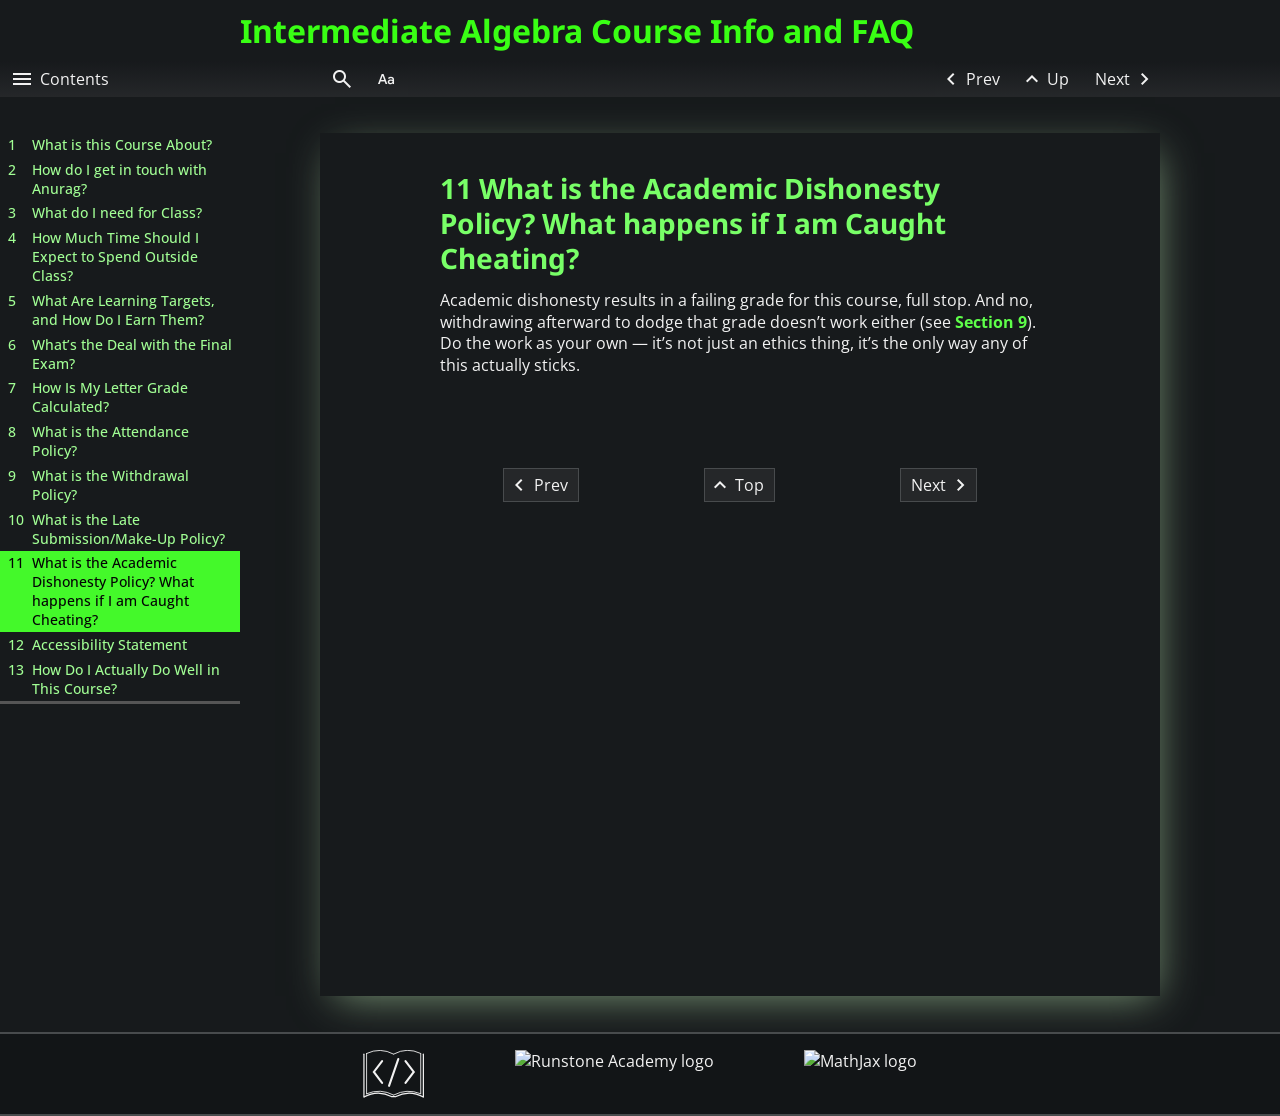
==== commit 5fa3c92c: "Latest build deployed." ====
--- a/academic-dishonesty-policy.html
+++ b/academic-dishonesty-policy.html
@@ -69,12 +69,10 @@
 </script>
 </head>
 <body class="pretext article ignore-math">
-<a class="assistive" href="#ptx-content">Skip to main content</a><header id="ptx-masthead" class="ptx-masthead"><div class="ptx-banner">
-<a id="logo-link" class="logo-link" target="_blank" href="https://www.palmbeachstate.edu"><img src="external/PBSC_CREST%20LOGO-Vert_Green.png" alt="Logo image"></a><div class="title-container">
+<a class="assistive" href="#ptx-content">Skip to main content</a><header id="ptx-masthead" class="ptx-masthead"><div class="ptx-banner"><div class="title-container">
 <h1 class="heading"><a href="document.html"><span class="title">Intermediate Algebra Course Info and FAQ</span></a></h1>
 <p class="byline"></p>
-</div>
-</div></header><nav id="ptx-navbar" class="ptx-navbar navbar"><div class="ptx-navbar-contents">
+</div></div></header><nav id="ptx-navbar" class="ptx-navbar navbar"><div class="ptx-navbar-contents">
 <button id="ptx-toc-toggle" type="button" aria-controls="ptx-sidebar" class="toc-toggle button" title="Contents"><span class="icon material-symbols-outlined" aria-hidden="true">&#xe5d2;</span><span class="name">Contents</span></button><div class="ptx-search-box">
 <div class="ptx-search-widget"><button id="ptx-search-button" type="button" class="ptx-search-button button" title="Search Book"><span class="icon material-symbols-outlined" aria-hidden="true">&#xe8b6;</span><span class="name">Search Book</span></button></div>
 <dialog id="ptx-search-dialog" class="ptx-dialog ptx-search-dialog"><div class="ptx-search-dialog-controls">
